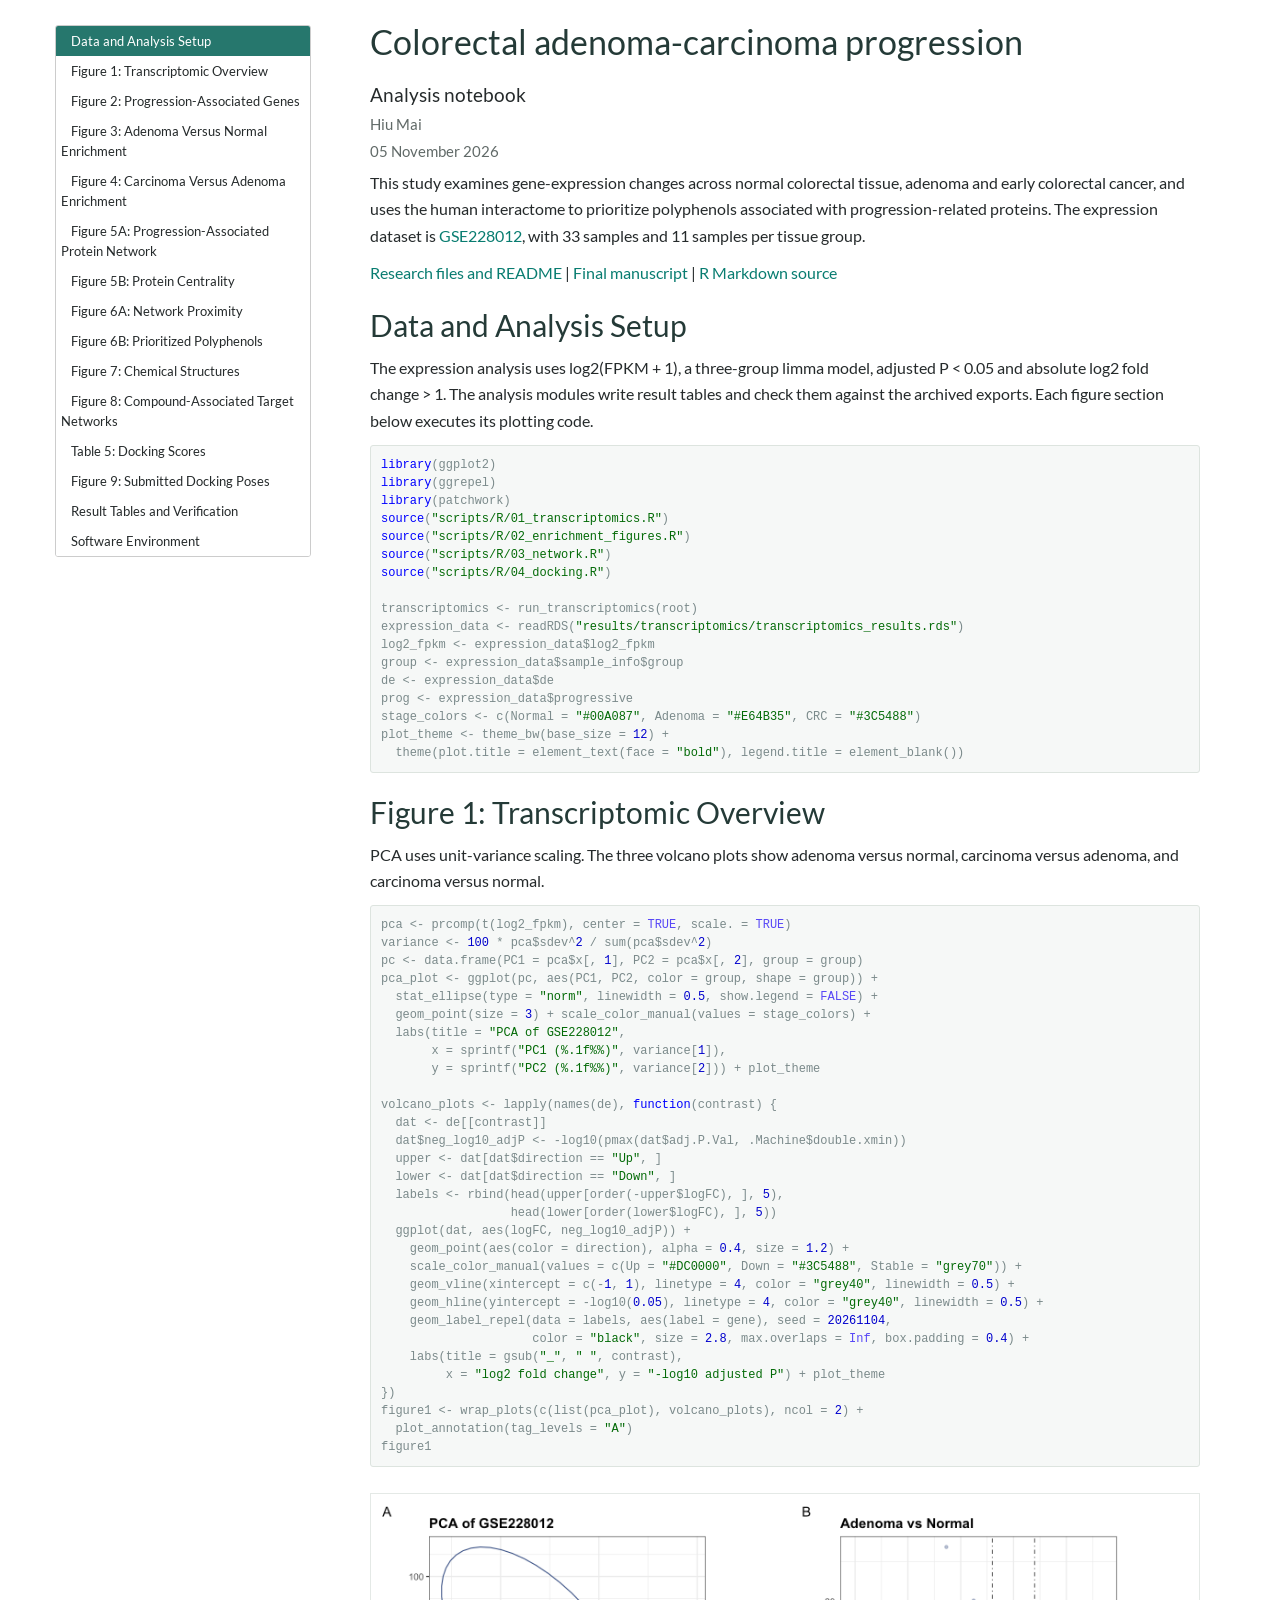
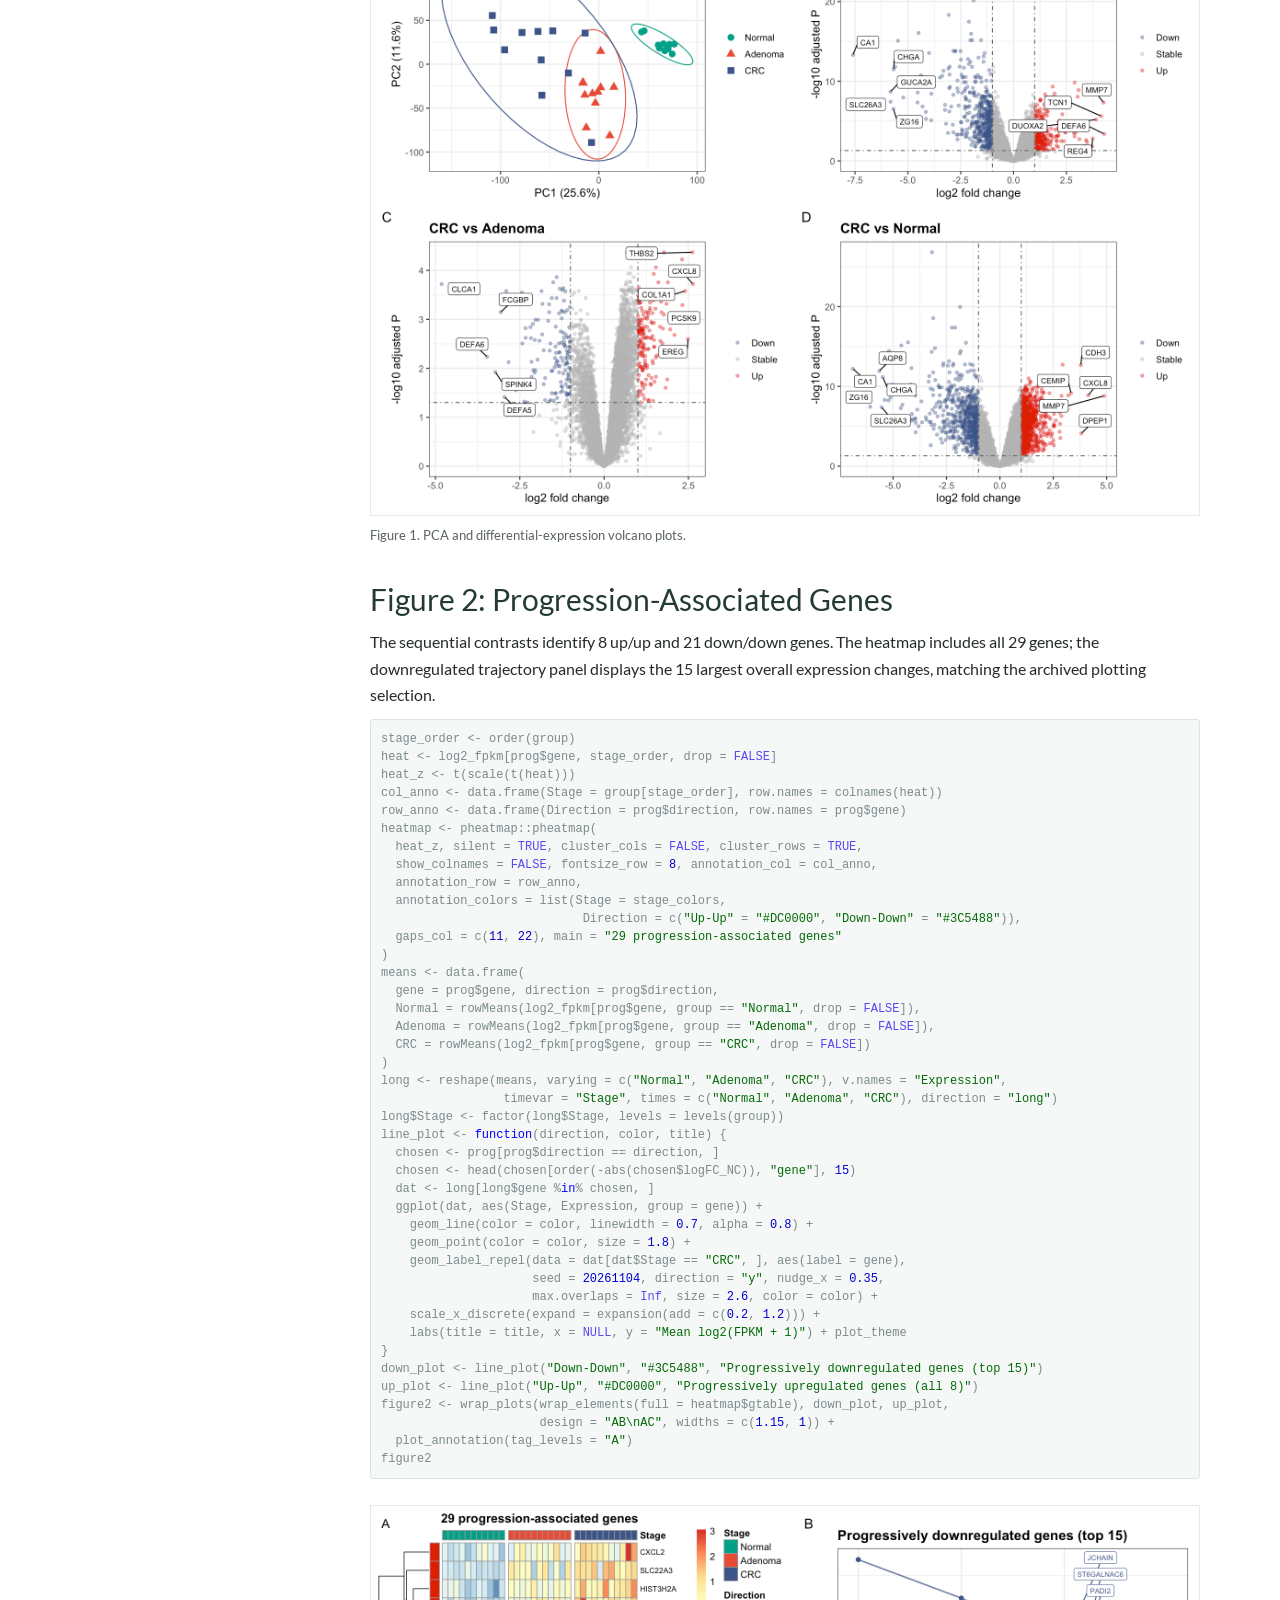
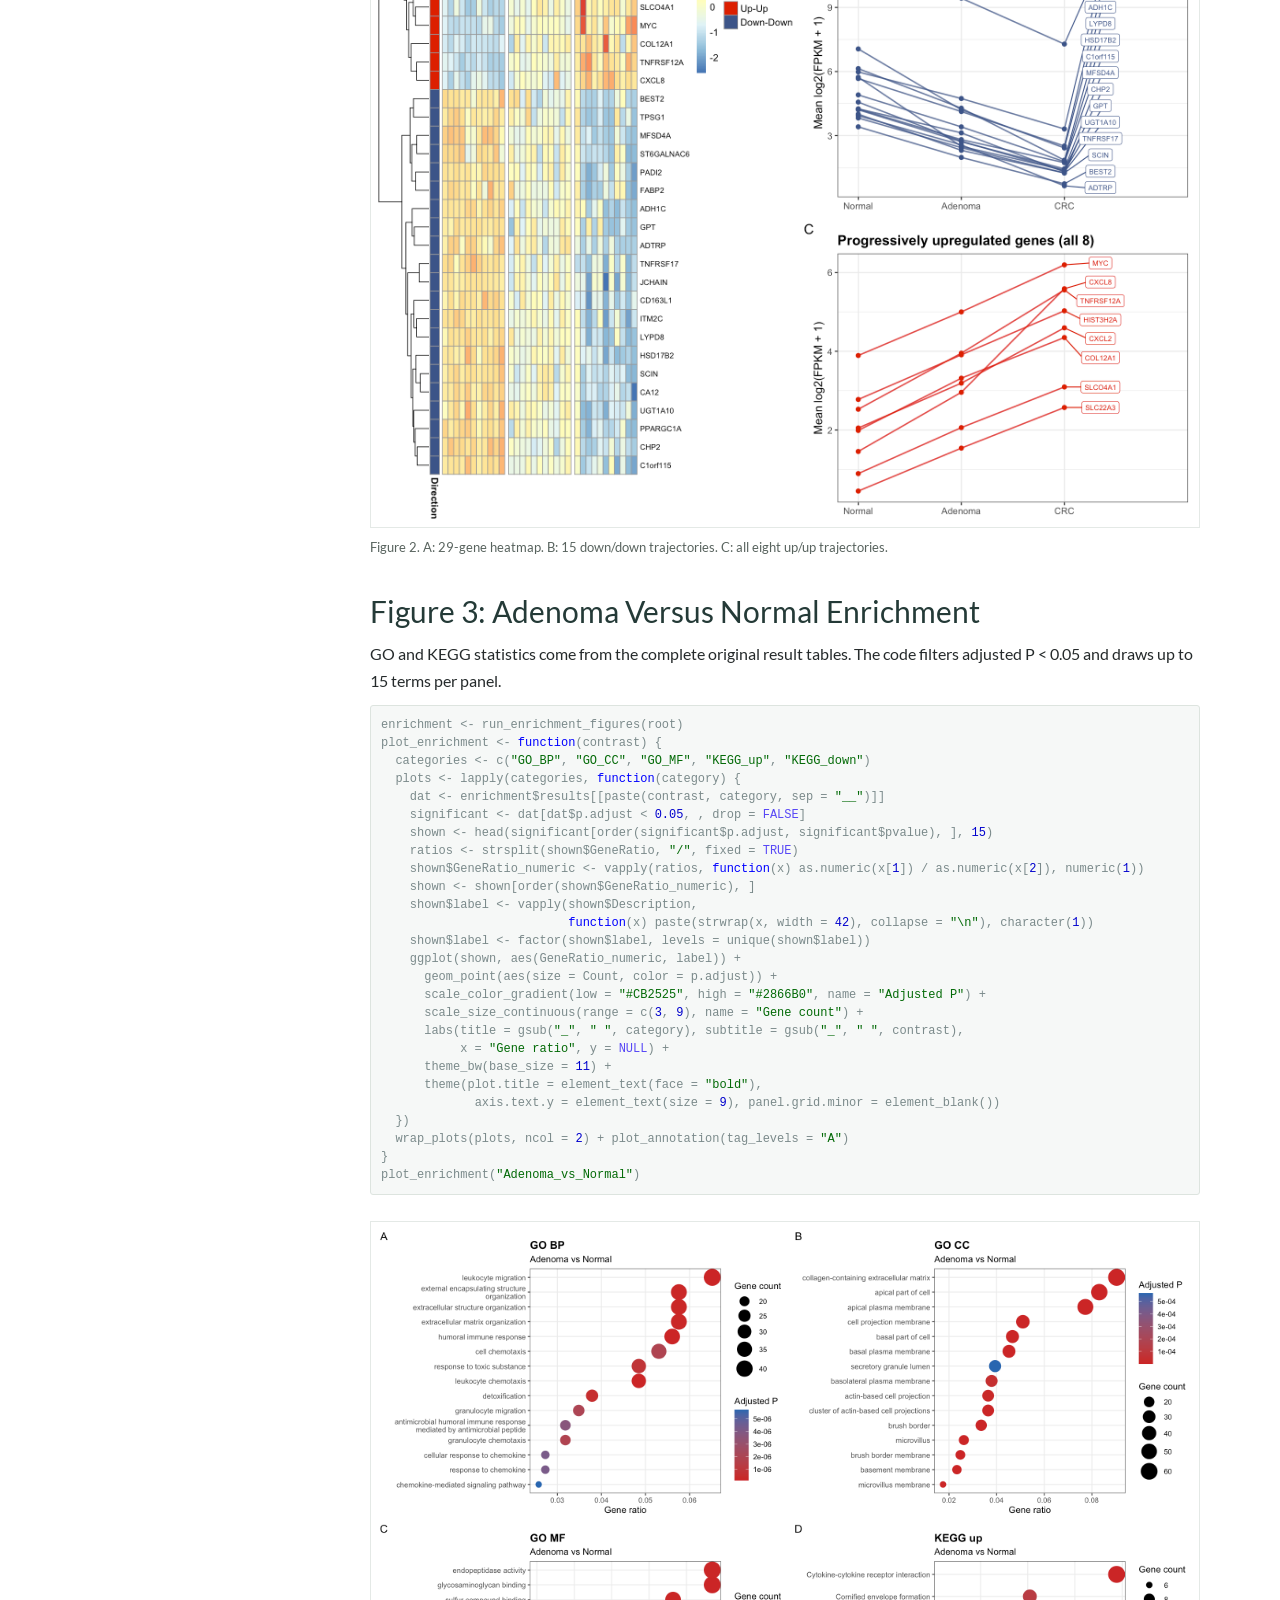
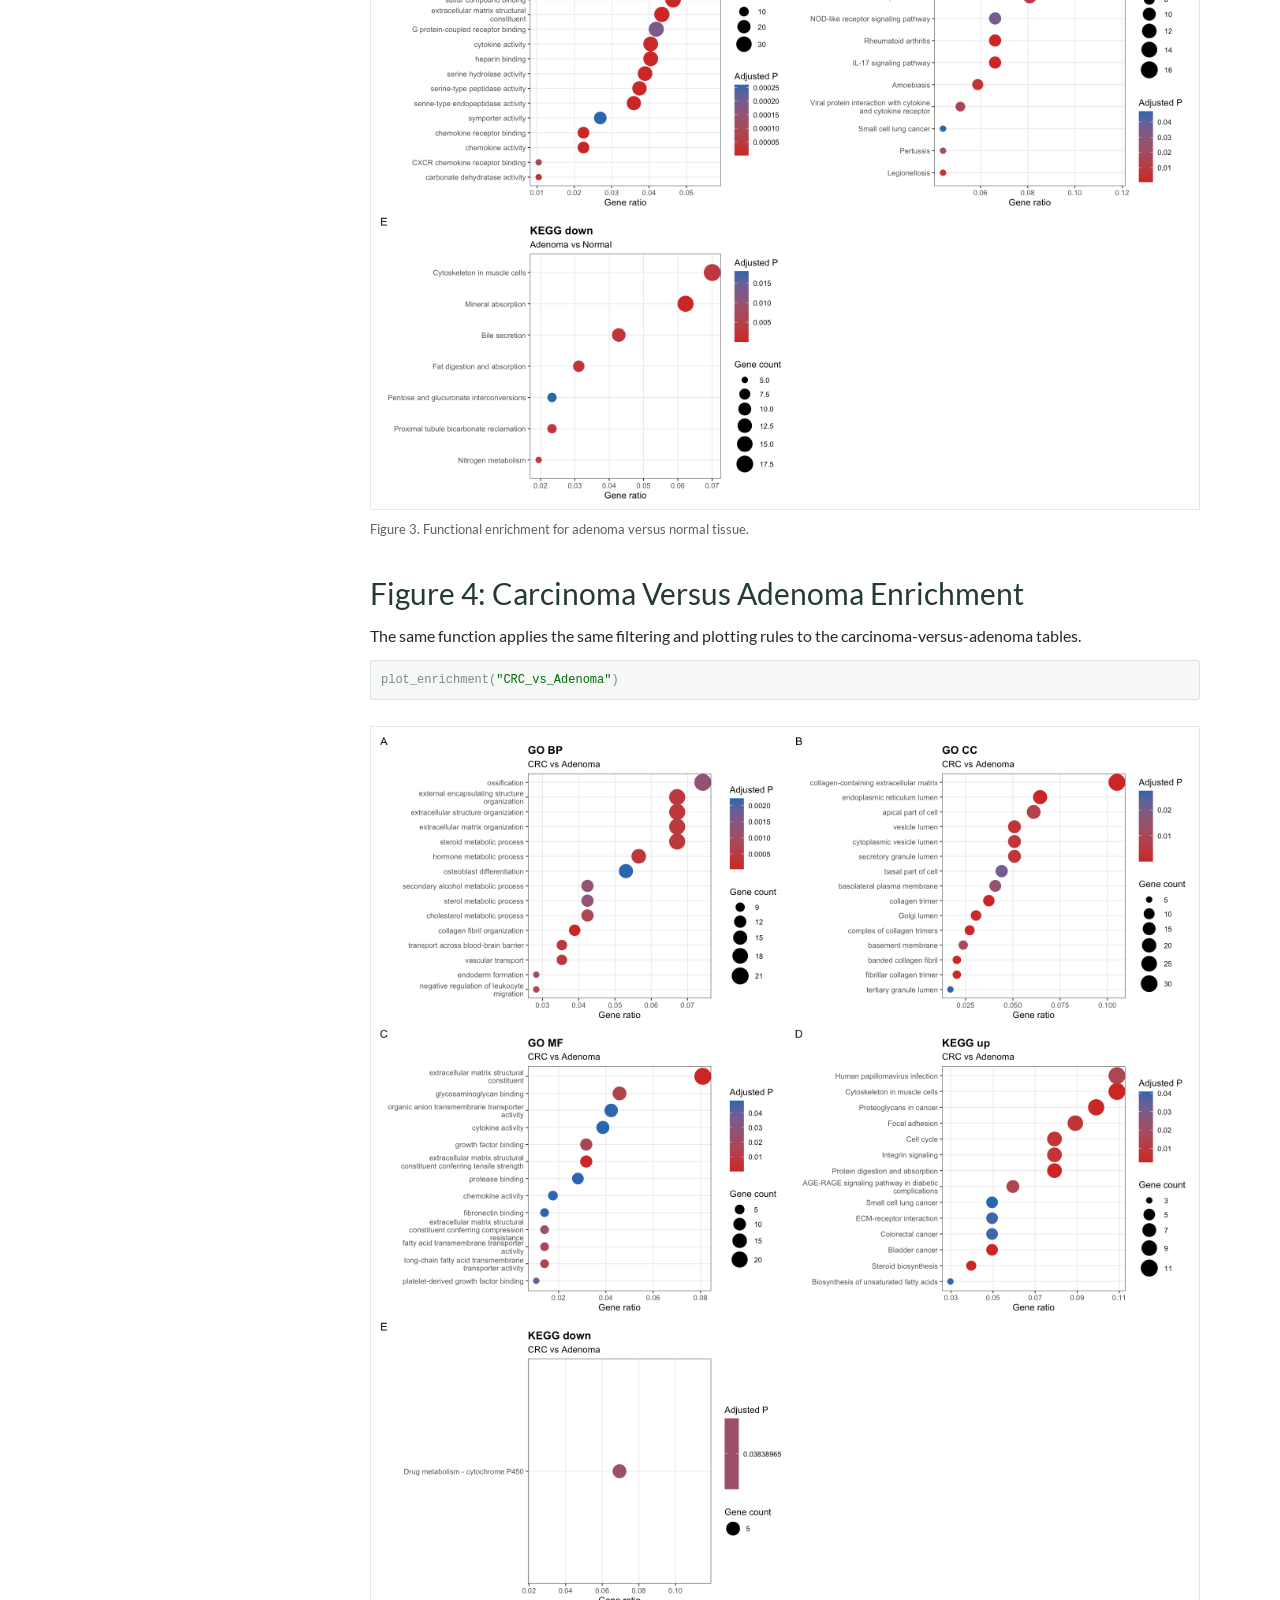
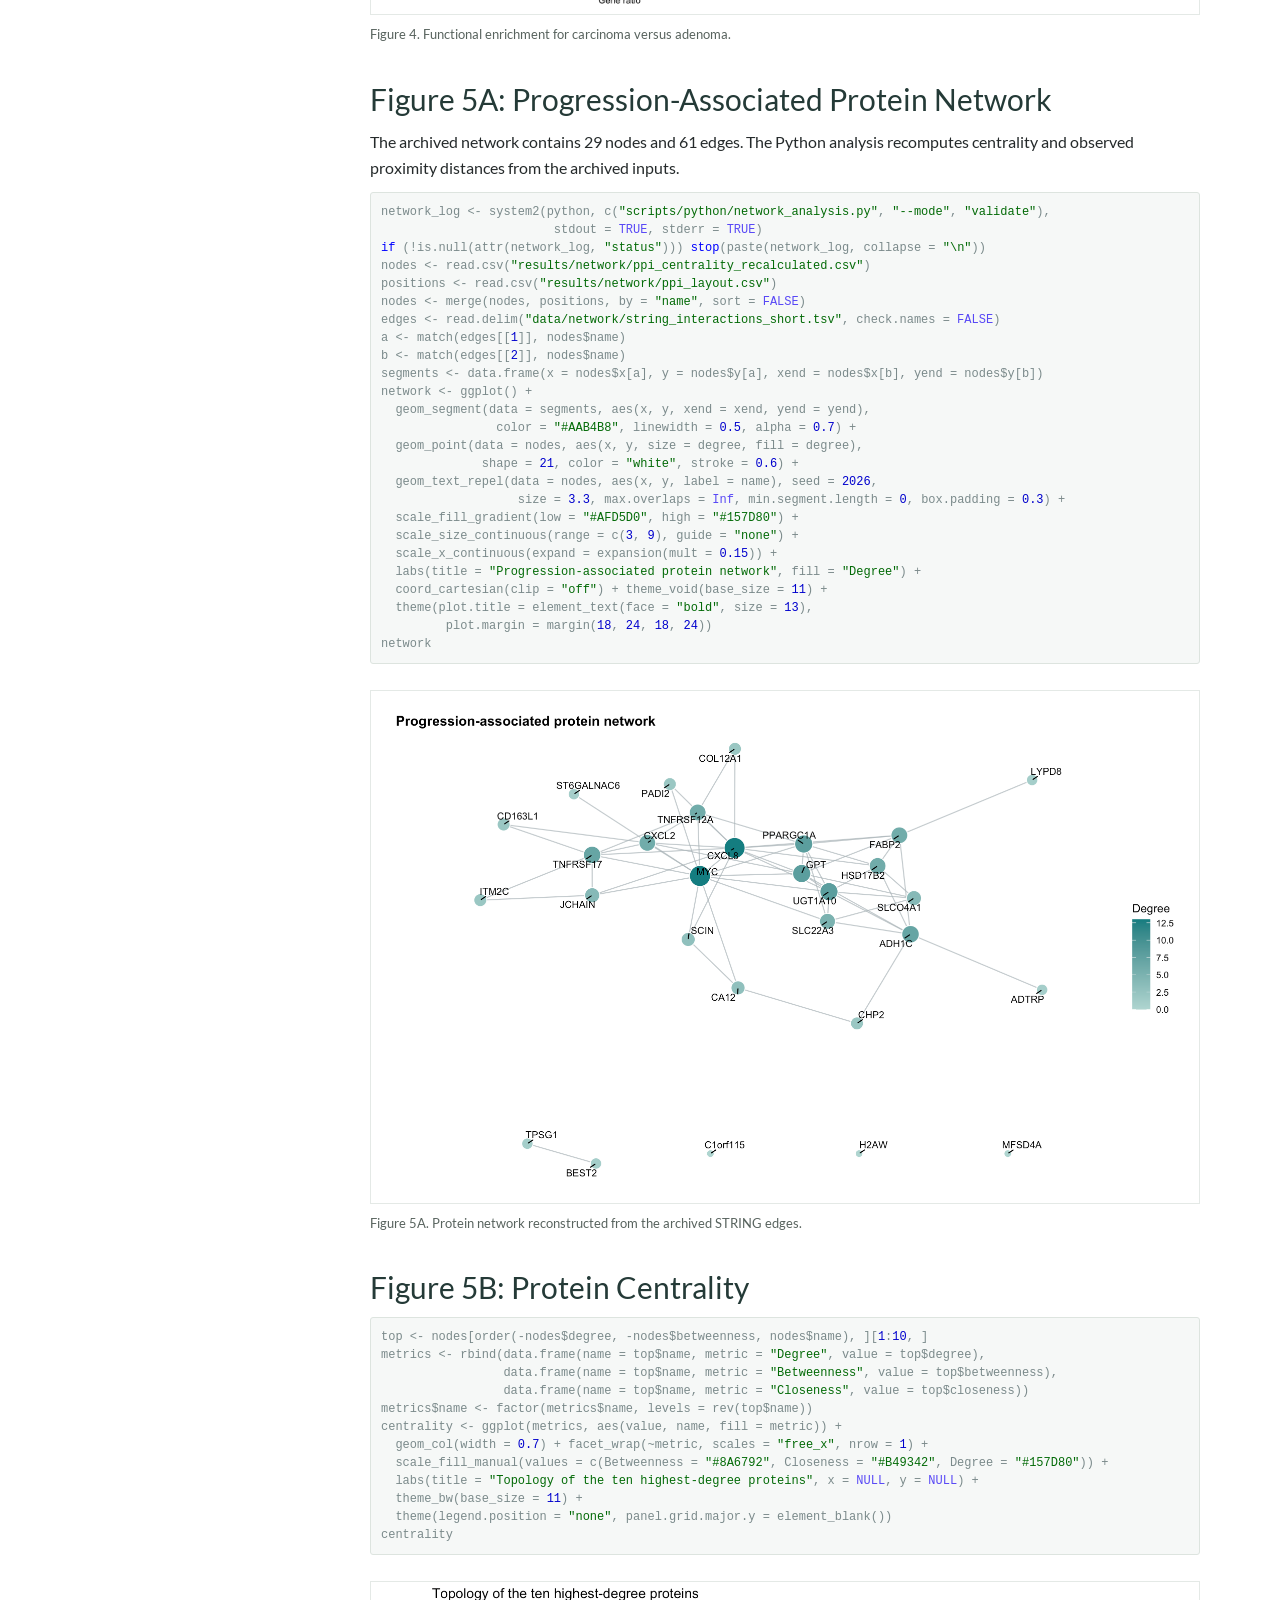
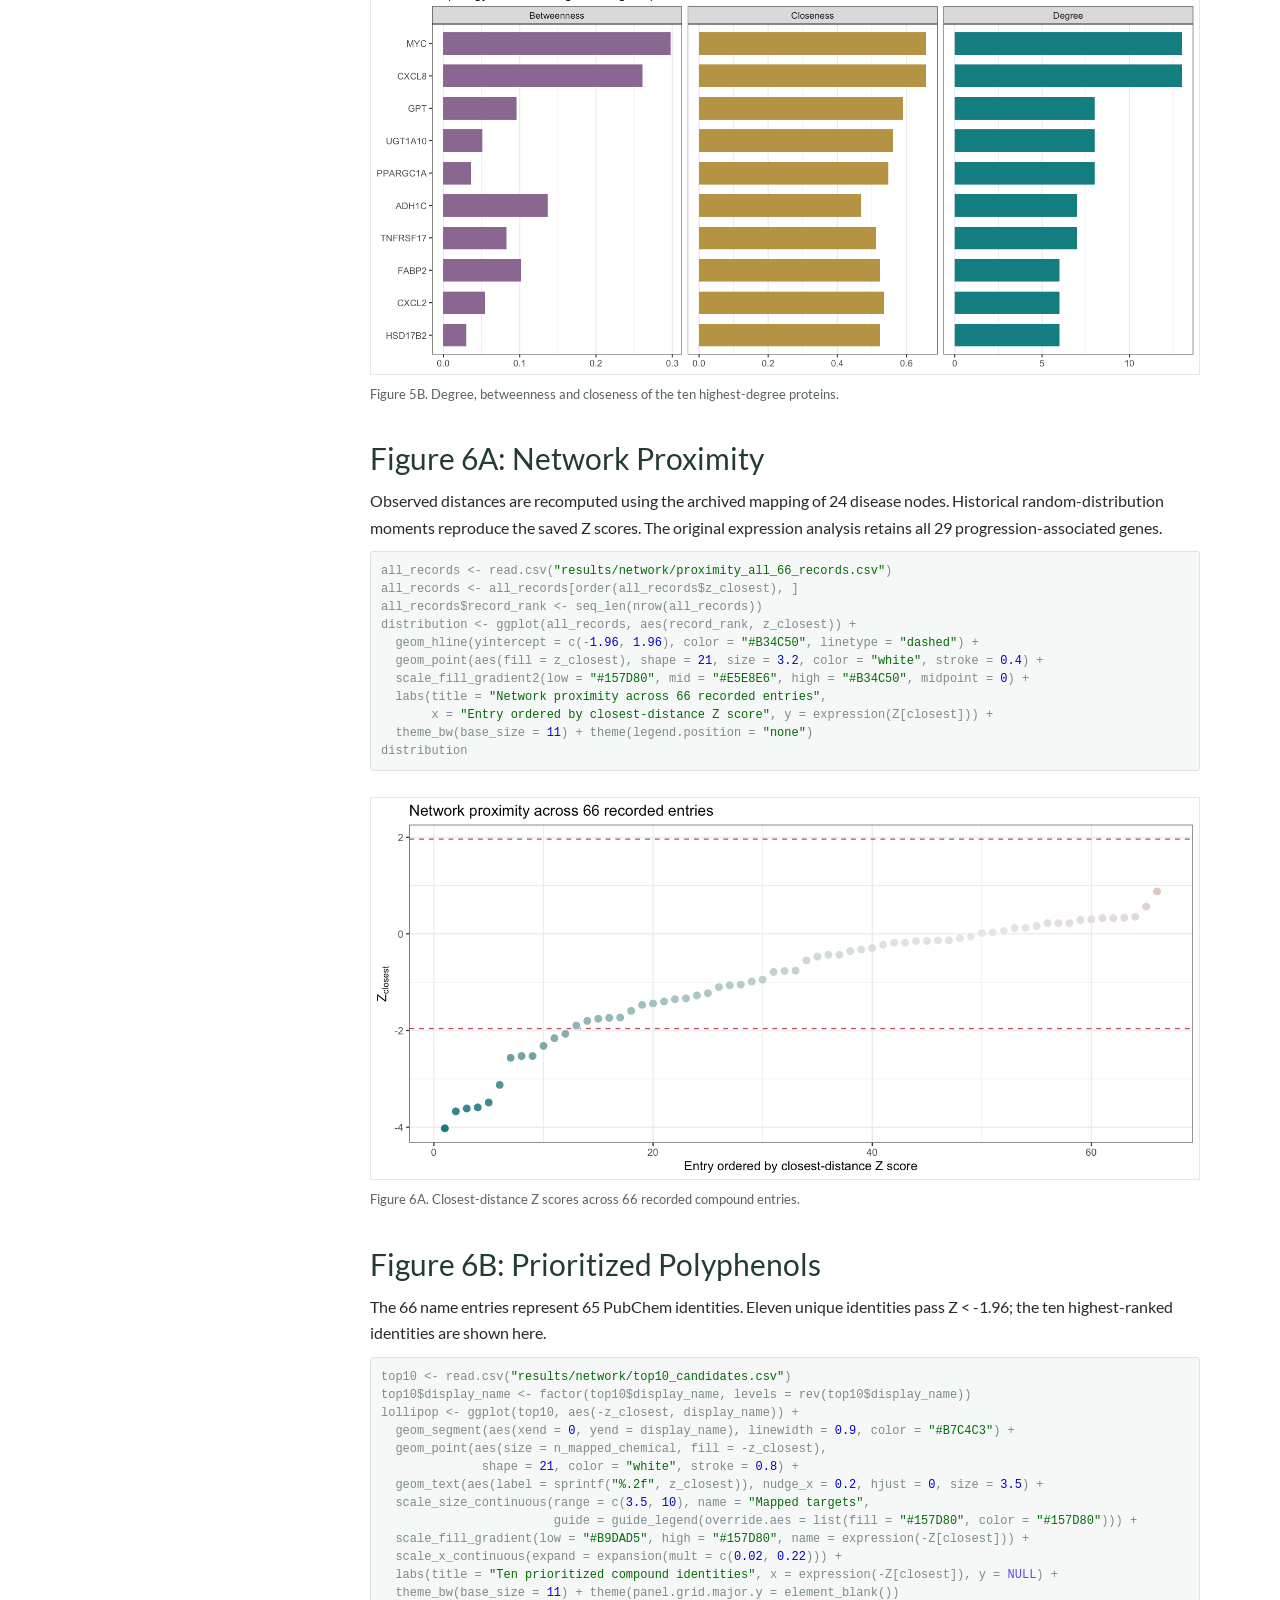
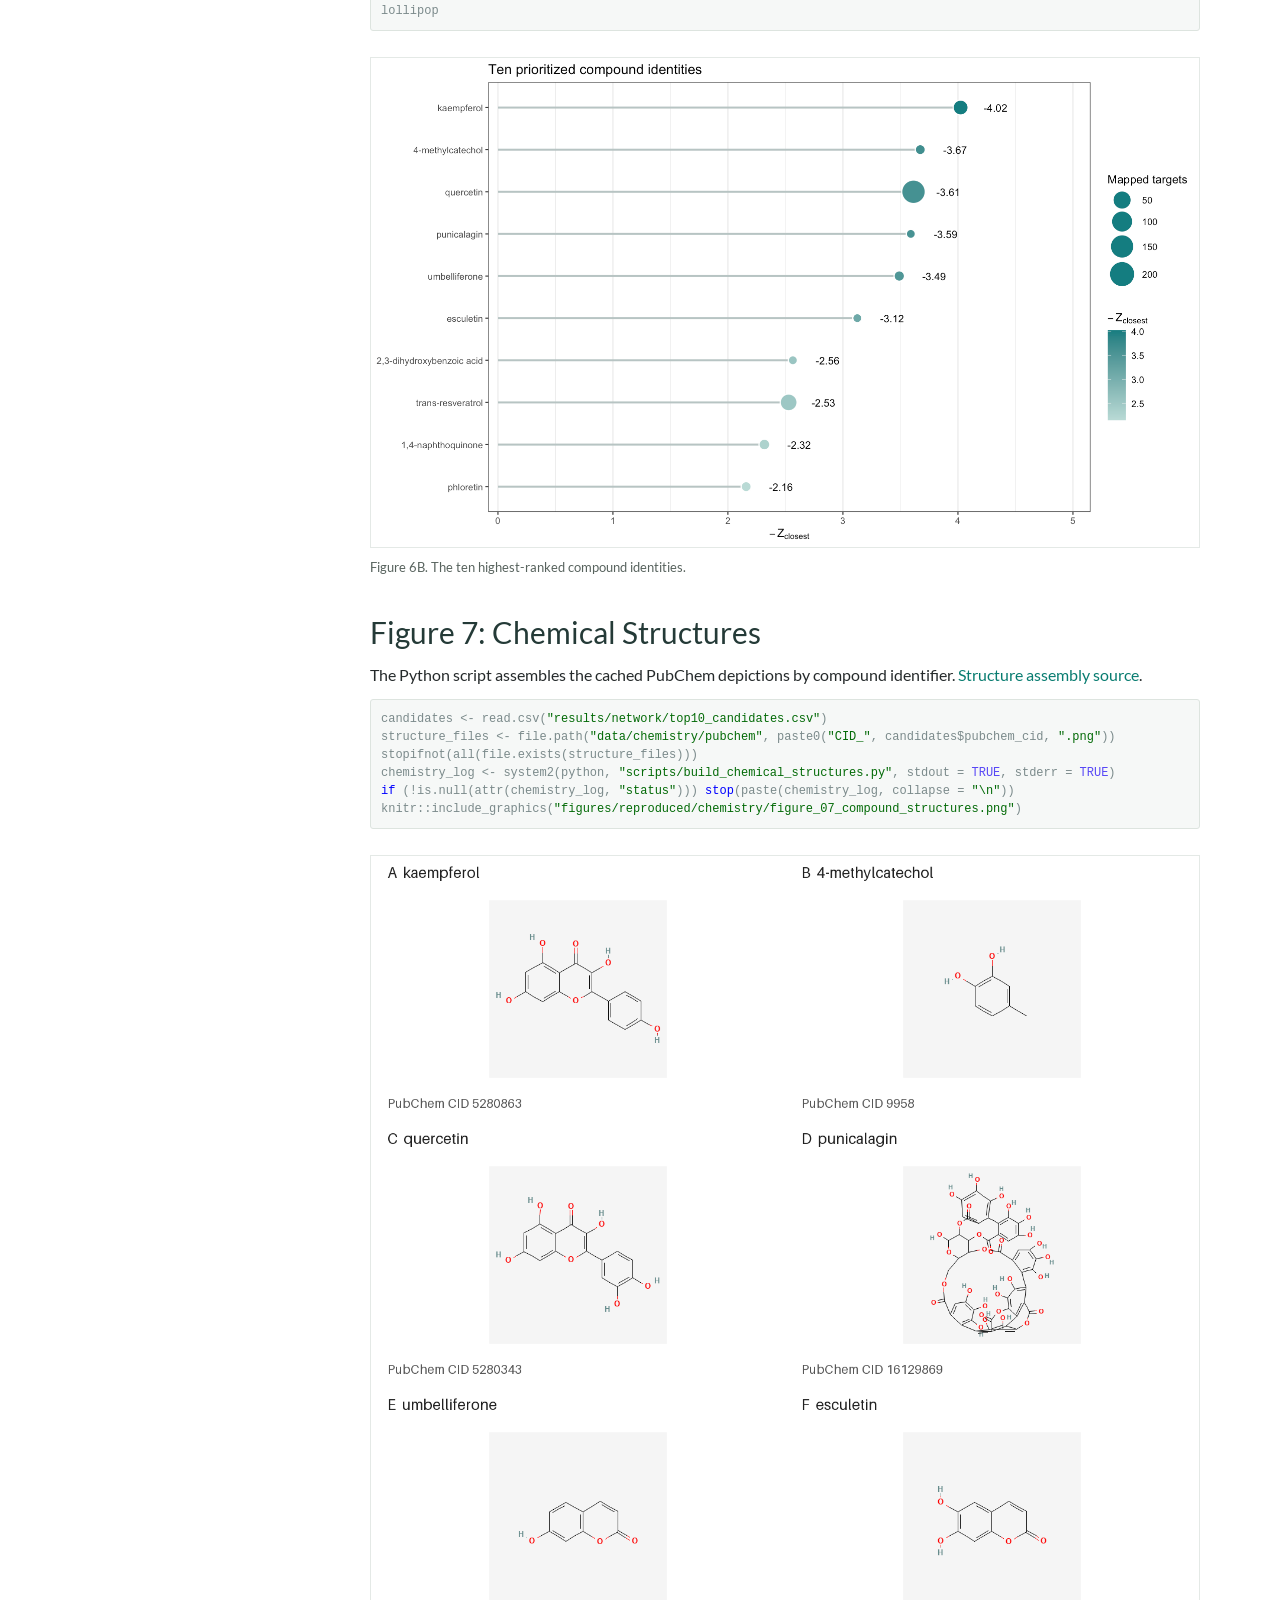
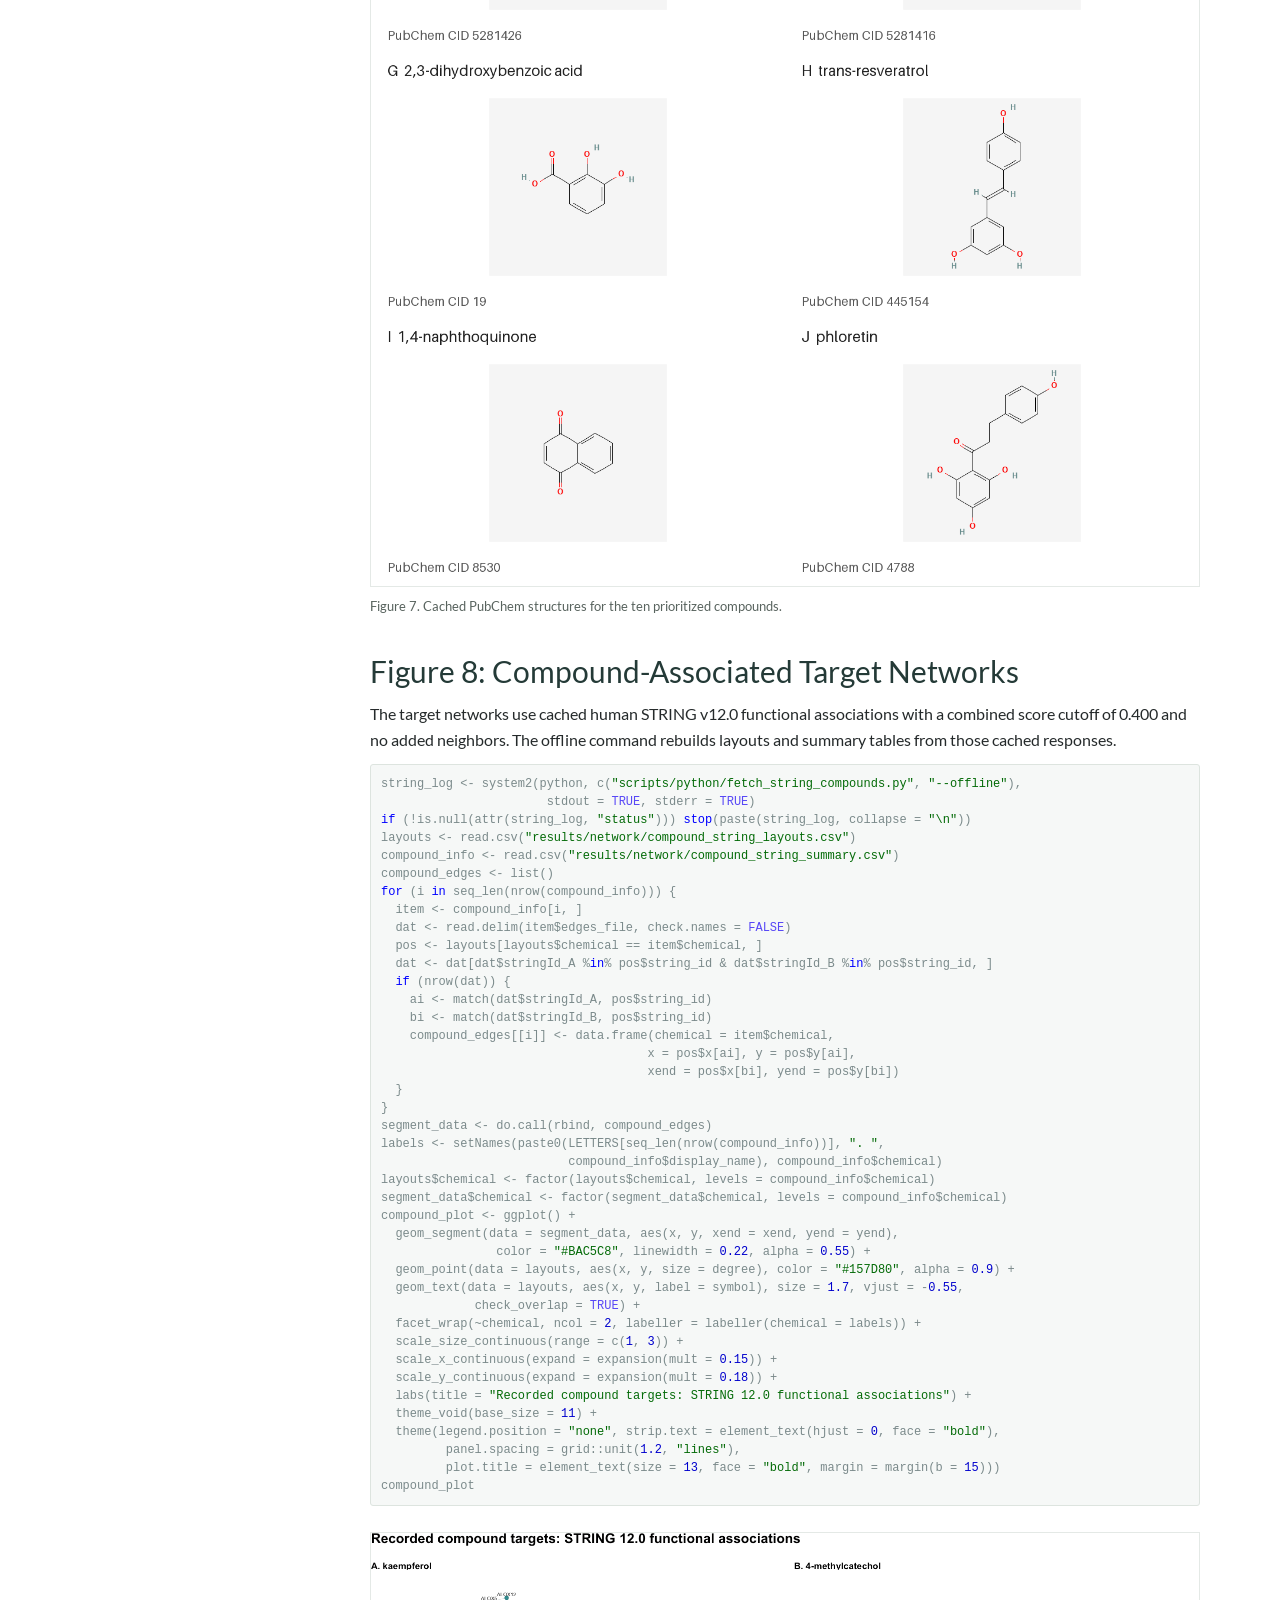
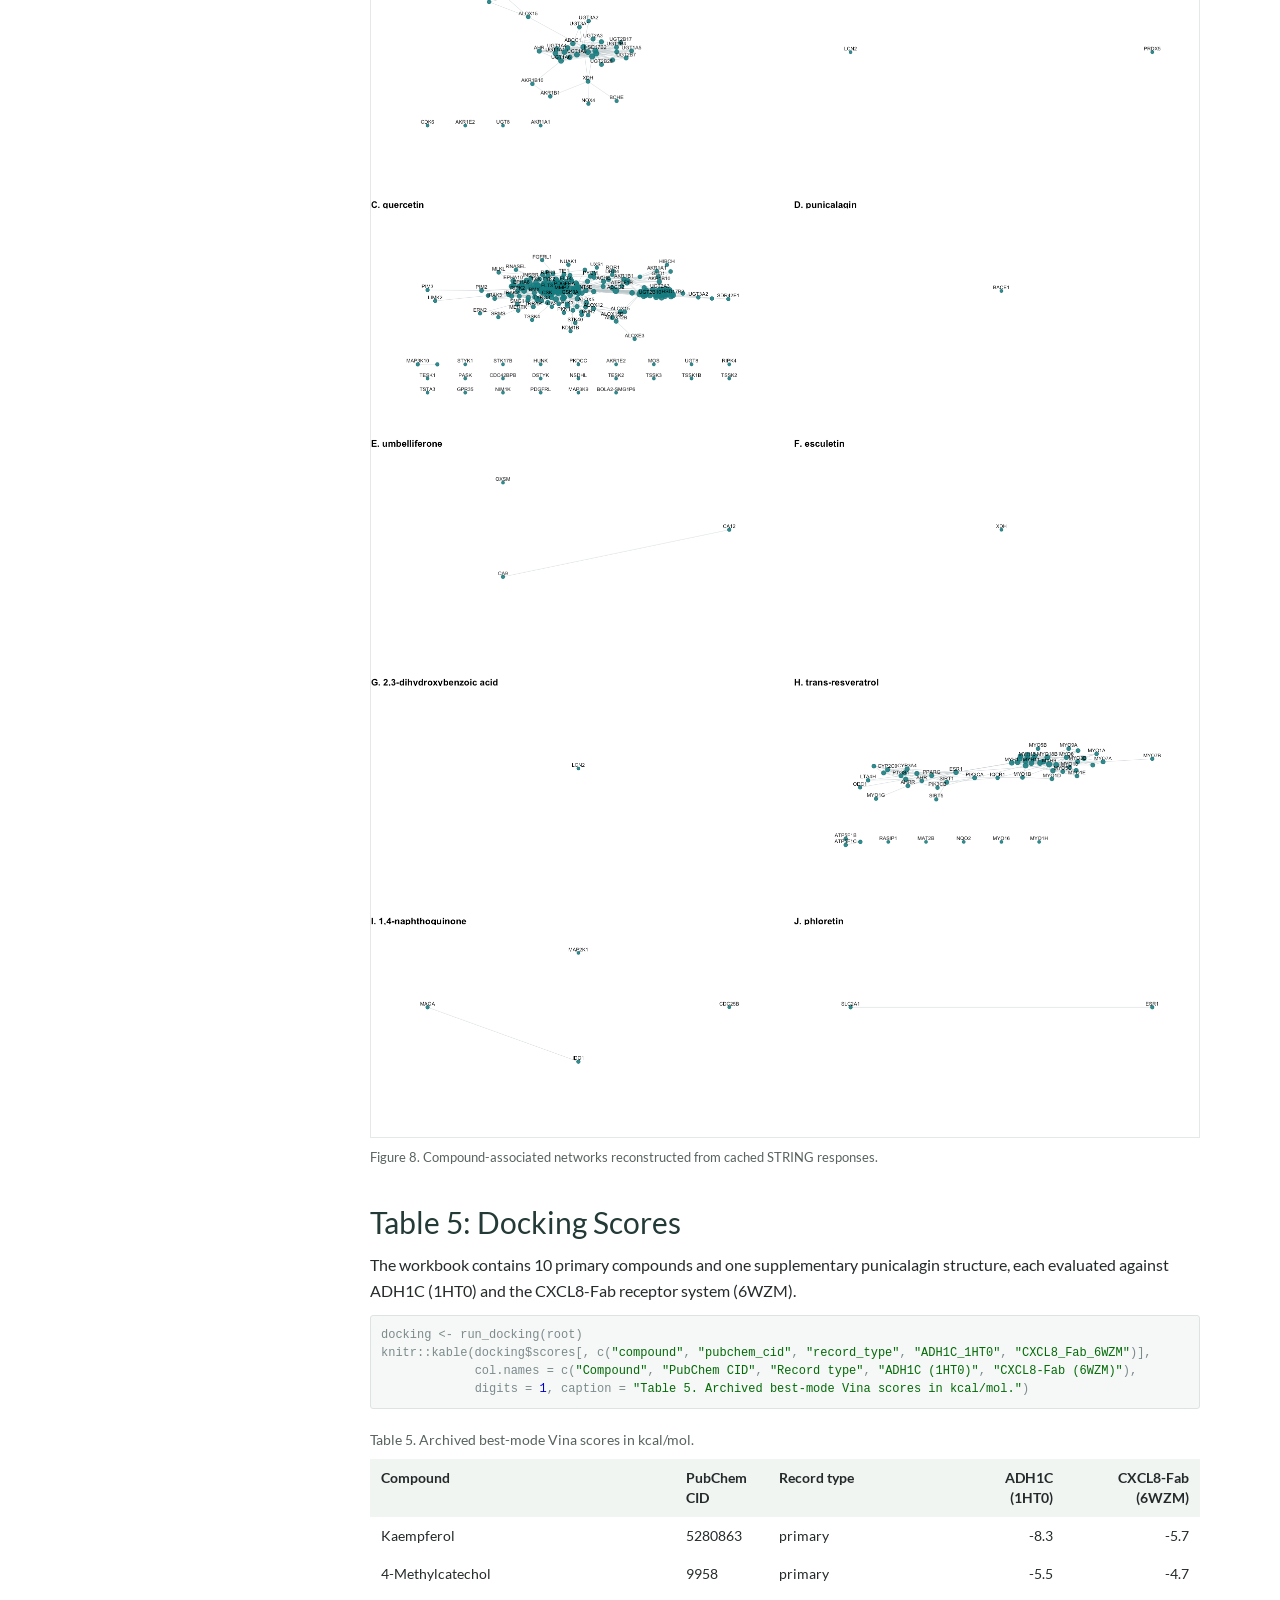
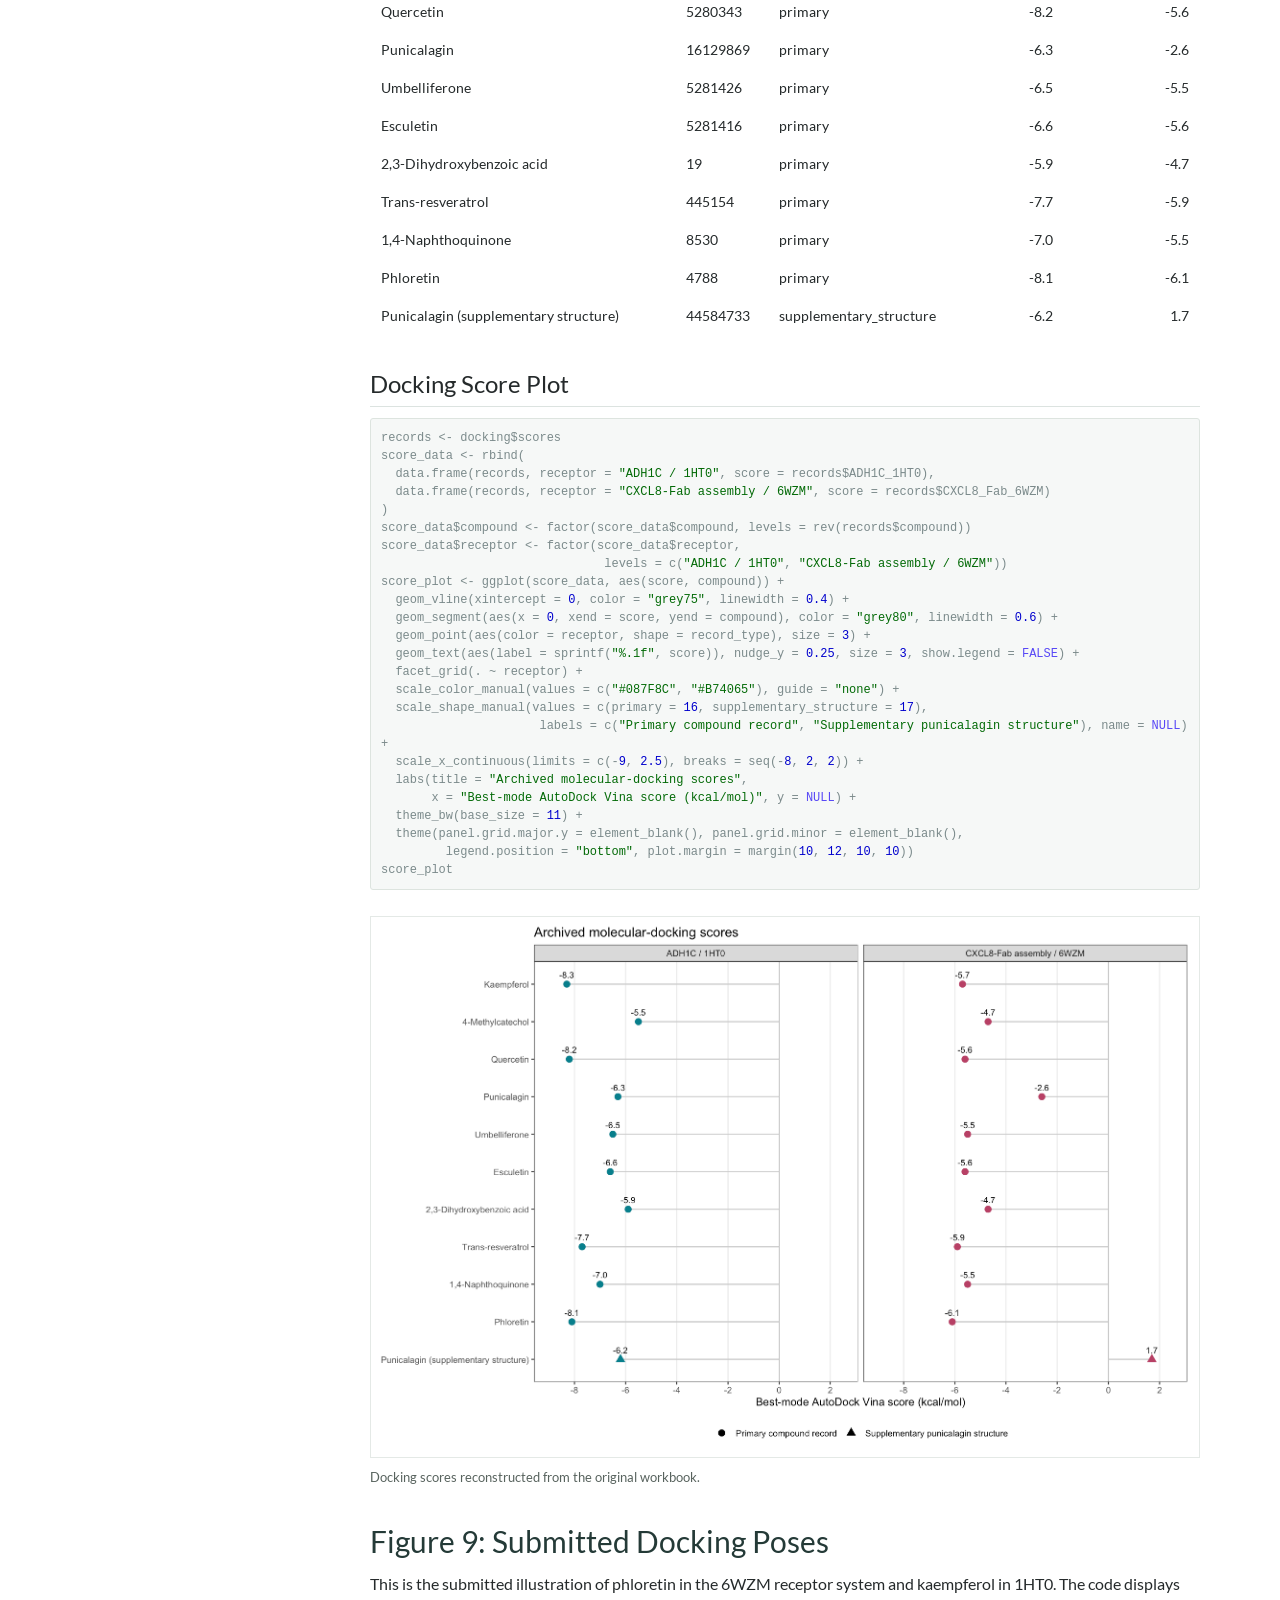
==== docs/rmarkdown.html @ 77200558 "Add executed Jupyter analysis and write README in first person" ====
<!DOCTYPE html>

<html>

<head>

<meta charset="utf-8" />
<meta name="generator" content="pandoc" />
<meta http-equiv="X-UA-Compatible" content="IE=EDGE" />


<meta name="author" content="Hiu Mai" />

<meta name="date" content="2026-11-05" />

<title>Colorectal adenoma-carcinoma progression</title>

<script>// Pandoc 2.9 adds attributes on both header and div. We remove the former (to
// be compatible with the behavior of Pandoc < 2.8).
document.addEventListener('DOMContentLoaded', function(e) {
  var hs = document.querySelectorAll("div.section[class*='level'] > :first-child");
  var i, h, a;
  for (i = 0; i < hs.length; i++) {
    h = hs[i];
    if (!/^h[1-6]$/i.test(h.tagName)) continue;  // it should be a header h1-h6
    a = h.attributes;
    while (a.length > 0) h.removeAttribute(a[0].name);
  }
});
</script>
<script>/*! jQuery v3.6.0 | (c) OpenJS Foundation and other contributors | jquery.org/license */
!function(e,t){"use strict";"object"==typeof module&&"object"==typeof module.exports?module.exports=e.document?t(e,!0):function(e){if(!e.document)throw new Error("jQuery requires a window with a document");return t(e)}:t(e)}("undefined"!=typeof window?window:this,function(C,e){"use strict";var t=[],r=Object.getPrototypeOf,s=t.slice,g=t.flat?function(e){return t.flat.call(e)}:function(e){return t.concat.apply([],e)},u=t.push,i=t.indexOf,n={},o=n.toString,v=n.hasOwnProperty,a=v.toString,l=a.call(Object),y={},m=function(e){return"function"==typeof e&&"number"!=typeof e.nodeType&&"function"!=typeof e.item},x=function(e){return null!=e&&e===e.window},E=C.document,c={type:!0,src:!0,nonce:!0,noModule:!0};function b(e,t,n){var r,i,o=(n=n||E).createElement("script");if(o.text=e,t)for(r in c)(i=t[r]||t.getAttribute&&t.getAttribute(r))&&o.setAttribute(r,i);n.head.appendChild(o).parentNode.removeChild(o)}function w(e){return null==e?e+"":"object"==typeof e||"function"==typeof e?n[o.call(e)]||"object":typeof e}var f="3.6.0",S=function(e,t){return new S.fn.init(e,t)};function p(e){var t=!!e&&"length"in e&&e.length,n=w(e);return!m(e)&&!x(e)&&("array"===n||0===t||"number"==typeof t&&0<t&&t-1 in e)}S.fn=S.prototype={jquery:f,constructor:S,length:0,toArray:function(){return s.call(this)},get:function(e){return null==e?s.call(this):e<0?this[e+this.length]:this[e]},pushStack:function(e){var t=S.merge(this.constructor(),e);return t.prevObject=this,t},each:function(e){return S.each(this,e)},map:function(n){return this.pushStack(S.map(this,function(e,t){return n.call(e,t,e)}))},slice:function(){return this.pushStack(s.apply(this,arguments))},first:function(){return this.eq(0)},last:function(){return this.eq(-1)},even:function(){return this.pushStack(S.grep(this,function(e,t){return(t+1)%2}))},odd:function(){return this.pushStack(S.grep(this,function(e,t){return t%2}))},eq:function(e){var t=this.length,n=+e+(e<0?t:0);return this.pushStack(0<=n&&n<t?[this[n]]:[])},end:function(){return this.prevObject||this.constructor()},push:u,sort:t.sort,splice:t.splice},S.extend=S.fn.extend=function(){var e,t,n,r,i,o,a=arguments[0]||{},s=1,u=arguments.length,l=!1;for("boolean"==typeof a&&(l=a,a=arguments[s]||{},s++),"object"==typeof a||m(a)||(a={}),s===u&&(a=this,s--);s<u;s++)if(null!=(e=arguments[s]))for(t in e)r=e[t],"__proto__"!==t&&a!==r&&(l&&r&&(S.isPlainObject(r)||(i=Array.isArray(r)))?(n=a[t],o=i&&!Array.isArray(n)?[]:i||S.isPlainObject(n)?n:{},i=!1,a[t]=S.extend(l,o,r)):void 0!==r&&(a[t]=r));return a},S.extend({expando:"jQuery"+(f+Math.random()).replace(/\D/g,""),isReady:!0,error:function(e){throw new Error(e)},noop:function(){},isPlainObject:function(e){var t,n;return!(!e||"[object Object]"!==o.call(e))&&(!(t=r(e))||"function"==typeof(n=v.call(t,"constructor")&&t.constructor)&&a.call(n)===l)},isEmptyObject:function(e){var t;for(t in e)return!1;return!0},globalEval:function(e,t,n){b(e,{nonce:t&&t.nonce},n)},each:function(e,t){var n,r=0;if(p(e)){for(n=e.length;r<n;r++)if(!1===t.call(e[r],r,e[r]))break}else for(r in e)if(!1===t.call(e[r],r,e[r]))break;return e},makeArray:function(e,t){var n=t||[];return null!=e&&(p(Object(e))?S.merge(n,"string"==typeof e?[e]:e):u.call(n,e)),n},inArray:function(e,t,n){return null==t?-1:i.call(t,e,n)},merge:function(e,t){for(var n=+t.length,r=0,i=e.length;r<n;r++)e[i++]=t[r];return e.length=i,e},grep:function(e,t,n){for(var r=[],i=0,o=e.length,a=!n;i<o;i++)!t(e[i],i)!==a&&r.push(e[i]);return r},map:function(e,t,n){var r,i,o=0,a=[];if(p(e))for(r=e.length;o<r;o++)null!=(i=t(e[o],o,n))&&a.push(i);else for(o in e)null!=(i=t(e[o],o,n))&&a.push(i);return g(a)},guid:1,support:y}),"function"==typeof Symbol&&(S.fn[Symbol.iterator]=t[Symbol.iterator]),S.each("Boolean Number String Function Array Date RegExp Object Error Symbol".split(" "),function(e,t){n["[object "+t+"]"]=t.toLowerCase()});var d=function(n){var e,d,b,o,i,h,f,g,w,u,l,T,C,a,E,v,s,c,y,S="sizzle"+1*new Date,p=n.document,k=0,r=0,m=ue(),x=ue(),A=ue(),N=ue(),j=function(e,t){return e===t&&(l=!0),0},D={}.hasOwnProperty,t=[],q=t.pop,L=t.push,H=t.push,O=t.slice,P=function(e,t){for(var n=0,r=e.length;n<r;n++)if(e[n]===t)return n;return-1},R="checked|selected|async|autofocus|autoplay|controls|defer|disabled|hidden|ismap|loop|multiple|open|readonly|required|scoped",M="[\\x20\\t\\r\\n\\f]",I="(?:\\\\[\\da-fA-F]{1,6}"+M+"?|\\\\[^\\r\\n\\f]|[\\w-]|[^\0-\\x7f])+",W="\\["+M+"*("+I+")(?:"+M+"*([*^$|!~]?=)"+M+"*(?:'((?:\\\\.|[^\\\\'])*)'|\"((?:\\\\.|[^\\\\\"])*)\"|("+I+"))|)"+M+"*\\]",F=":("+I+")(?:\\((('((?:\\\\.|[^\\\\'])*)'|\"((?:\\\\.|[^\\\\\"])*)\")|((?:\\\\.|[^\\\\()[\\]]|"+W+")*)|.*)\\)|)",B=new RegExp(M+"+","g"),$=new RegExp("^"+M+"+|((?:^|[^\\\\])(?:\\\\.)*)"+M+"+$","g"),_=new RegExp("^"+M+"*,"+M+"*"),z=new RegExp("^"+M+"*([>+~]|"+M+")"+M+"*"),U=new RegExp(M+"|>"),X=new RegExp(F),V=new RegExp("^"+I+"$"),G={ID:new RegExp("^#("+I+")"),CLASS:new RegExp("^\\.("+I+")"),TAG:new RegExp("^("+I+"|[*])"),ATTR:new RegExp("^"+W),PSEUDO:new RegExp("^"+F),CHILD:new RegExp("^:(only|first|last|nth|nth-last)-(child|of-type)(?:\\("+M+"*(even|odd|(([+-]|)(\\d*)n|)"+M+"*(?:([+-]|)"+M+"*(\\d+)|))"+M+"*\\)|)","i"),bool:new RegExp("^(?:"+R+")$","i"),needsContext:new RegExp("^"+M+"*[>+~]|:(even|odd|eq|gt|lt|nth|first|last)(?:\\("+M+"*((?:-\\d)?\\d*)"+M+"*\\)|)(?=[^-]|$)","i")},Y=/HTML$/i,Q=/^(?:input|select|textarea|button)$/i,J=/^h\d$/i,K=/^[^{]+\{\s*\[native \w/,Z=/^(?:#([\w-]+)|(\w+)|\.([\w-]+))$/,ee=/[+~]/,te=new RegExp("\\\\[\\da-fA-F]{1,6}"+M+"?|\\\\([^\\r\\n\\f])","g"),ne=function(e,t){var n="0x"+e.slice(1)-65536;return t||(n<0?String.fromCharCode(n+65536):String.fromCharCode(n>>10|55296,1023&n|56320))},re=/([\0-\x1f\x7f]|^-?\d)|^-$|[^\0-\x1f\x7f-\uFFFF\w-]/g,ie=function(e,t){return t?"\0"===e?"\ufffd":e.slice(0,-1)+"\\"+e.charCodeAt(e.length-1).toString(16)+" ":"\\"+e},oe=function(){T()},ae=be(function(e){return!0===e.disabled&&"fieldset"===e.nodeName.toLowerCase()},{dir:"parentNode",next:"legend"});try{H.apply(t=O.call(p.childNodes),p.childNodes),t[p.childNodes.length].nodeType}catch(e){H={apply:t.length?function(e,t){L.apply(e,O.call(t))}:function(e,t){var n=e.length,r=0;while(e[n++]=t[r++]);e.length=n-1}}}function se(t,e,n,r){var i,o,a,s,u,l,c,f=e&&e.ownerDocument,p=e?e.nodeType:9;if(n=n||[],"string"!=typeof t||!t||1!==p&&9!==p&&11!==p)return n;if(!r&&(T(e),e=e||C,E)){if(11!==p&&(u=Z.exec(t)))if(i=u[1]){if(9===p){if(!(a=e.getElementById(i)))return n;if(a.id===i)return n.push(a),n}else if(f&&(a=f.getElementById(i))&&y(e,a)&&a.id===i)return n.push(a),n}else{if(u[2])return H.apply(n,e.getElementsByTagName(t)),n;if((i=u[3])&&d.getElementsByClassName&&e.getElementsByClassName)return H.apply(n,e.getElementsByClassName(i)),n}if(d.qsa&&!N[t+" "]&&(!v||!v.test(t))&&(1!==p||"object"!==e.nodeName.toLowerCase())){if(c=t,f=e,1===p&&(U.test(t)||z.test(t))){(f=ee.test(t)&&ye(e.parentNode)||e)===e&&d.scope||((s=e.getAttribute("id"))?s=s.replace(re,ie):e.setAttribute("id",s=S)),o=(l=h(t)).length;while(o--)l[o]=(s?"#"+s:":scope")+" "+xe(l[o]);c=l.join(",")}try{return H.apply(n,f.querySelectorAll(c)),n}catch(e){N(t,!0)}finally{s===S&&e.removeAttribute("id")}}}return g(t.replace($,"$1"),e,n,r)}function ue(){var r=[];return function e(t,n){return r.push(t+" ")>b.cacheLength&&delete e[r.shift()],e[t+" "]=n}}function le(e){return e[S]=!0,e}function ce(e){var t=C.createElement("fieldset");try{return!!e(t)}catch(e){return!1}finally{t.parentNode&&t.parentNode.removeChild(t),t=null}}function fe(e,t){var n=e.split("|"),r=n.length;while(r--)b.attrHandle[n[r]]=t}function pe(e,t){var n=t&&e,r=n&&1===e.nodeType&&1===t.nodeType&&e.sourceIndex-t.sourceIndex;if(r)return r;if(n)while(n=n.nextSibling)if(n===t)return-1;return e?1:-1}function de(t){return function(e){return"input"===e.nodeName.toLowerCase()&&e.type===t}}function he(n){return function(e){var t=e.nodeName.toLowerCase();return("input"===t||"button"===t)&&e.type===n}}function ge(t){return function(e){return"form"in e?e.parentNode&&!1===e.disabled?"label"in e?"label"in e.parentNode?e.parentNode.disabled===t:e.disabled===t:e.isDisabled===t||e.isDisabled!==!t&&ae(e)===t:e.disabled===t:"label"in e&&e.disabled===t}}function ve(a){return le(function(o){return o=+o,le(function(e,t){var n,r=a([],e.length,o),i=r.length;while(i--)e[n=r[i]]&&(e[n]=!(t[n]=e[n]))})})}function ye(e){return e&&"undefined"!=typeof e.getElementsByTagName&&e}for(e in d=se.support={},i=se.isXML=function(e){var t=e&&e.namespaceURI,n=e&&(e.ownerDocument||e).documentElement;return!Y.test(t||n&&n.nodeName||"HTML")},T=se.setDocument=function(e){var t,n,r=e?e.ownerDocument||e:p;return r!=C&&9===r.nodeType&&r.documentElement&&(a=(C=r).documentElement,E=!i(C),p!=C&&(n=C.defaultView)&&n.top!==n&&(n.addEventListener?n.addEventListener("unload",oe,!1):n.attachEvent&&n.attachEvent("onunload",oe)),d.scope=ce(function(e){return a.appendChild(e).appendChild(C.createElement("div")),"undefined"!=typeof e.querySelectorAll&&!e.querySelectorAll(":scope fieldset div").length}),d.attributes=ce(function(e){return e.className="i",!e.getAttribute("className")}),d.getElementsByTagName=ce(function(e){return e.appendChild(C.createComment("")),!e.getElementsByTagName("*").length}),d.getElementsByClassName=K.test(C.getElementsByClassName),d.getById=ce(function(e){return a.appendChild(e).id=S,!C.getElementsByName||!C.getElementsByName(S).length}),d.getById?(b.filter.ID=function(e){var t=e.replace(te,ne);return function(e){return e.getAttribute("id")===t}},b.find.ID=function(e,t){if("undefined"!=typeof t.getElementById&&E){var n=t.getElementById(e);return n?[n]:[]}}):(b.filter.ID=function(e){var n=e.replace(te,ne);return function(e){var t="undefined"!=typeof e.getAttributeNode&&e.getAttributeNode("id");return t&&t.value===n}},b.find.ID=function(e,t){if("undefined"!=typeof t.getElementById&&E){var n,r,i,o=t.getElementById(e);if(o){if((n=o.getAttributeNode("id"))&&n.value===e)return[o];i=t.getElementsByName(e),r=0;while(o=i[r++])if((n=o.getAttributeNode("id"))&&n.value===e)return[o]}return[]}}),b.find.TAG=d.getElementsByTagName?function(e,t){return"undefined"!=typeof t.getElementsByTagName?t.getElementsByTagName(e):d.qsa?t.querySelectorAll(e):void 0}:function(e,t){var n,r=[],i=0,o=t.getElementsByTagName(e);if("*"===e){while(n=o[i++])1===n.nodeType&&r.push(n);return r}return o},b.find.CLASS=d.getElementsByClassName&&function(e,t){if("undefined"!=typeof t.getElementsByClassName&&E)return t.getElementsByClassName(e)},s=[],v=[],(d.qsa=K.test(C.querySelectorAll))&&(ce(function(e){var t;a.appendChild(e).innerHTML="<a id='"+S+"'></a><select id='"+S+"-\r\\' msallowcapture=''><option selected=''></option></select>",e.querySelectorAll("[msallowcapture^='']").length&&v.push("[*^$]="+M+"*(?:''|\"\")"),e.querySelectorAll("[selected]").length||v.push("\\["+M+"*(?:value|"+R+")"),e.querySelectorAll("[id~="+S+"-]").length||v.push("~="),(t=C.createElement("input")).setAttribute("name",""),e.appendChild(t),e.querySelectorAll("[name='']").length||v.push("\\["+M+"*name"+M+"*="+M+"*(?:''|\"\")"),e.querySelectorAll(":checked").length||v.push(":checked"),e.querySelectorAll("a#"+S+"+*").length||v.push(".#.+[+~]"),e.querySelectorAll("\\\f"),v.push("[\\r\\n\\f]")}),ce(function(e){e.innerHTML="<a href='' disabled='disabled'></a><select disabled='disabled'><option/></select>";var t=C.createElement("input");t.setAttribute("type","hidden"),e.appendChild(t).setAttribute("name","D"),e.querySelectorAll("[name=d]").length&&v.push("name"+M+"*[*^$|!~]?="),2!==e.querySelectorAll(":enabled").length&&v.push(":enabled",":disabled"),a.appendChild(e).disabled=!0,2!==e.querySelectorAll(":disabled").length&&v.push(":enabled",":disabled"),e.querySelectorAll("*,:x"),v.push(",.*:")})),(d.matchesSelector=K.test(c=a.matches||a.webkitMatchesSelector||a.mozMatchesSelector||a.oMatchesSelector||a.msMatchesSelector))&&ce(function(e){d.disconnectedMatch=c.call(e,"*"),c.call(e,"[s!='']:x"),s.push("!=",F)}),v=v.length&&new RegExp(v.join("|")),s=s.length&&new RegExp(s.join("|")),t=K.test(a.compareDocumentPosition),y=t||K.test(a.contains)?function(e,t){var n=9===e.nodeType?e.documentElement:e,r=t&&t.parentNode;return e===r||!(!r||1!==r.nodeType||!(n.contains?n.contains(r):e.compareDocumentPosition&&16&e.compareDocumentPosition(r)))}:function(e,t){if(t)while(t=t.parentNode)if(t===e)return!0;return!1},j=t?function(e,t){if(e===t)return l=!0,0;var n=!e.compareDocumentPosition-!t.compareDocumentPosition;return n||(1&(n=(e.ownerDocument||e)==(t.ownerDocument||t)?e.compareDocumentPosition(t):1)||!d.sortDetached&&t.compareDocumentPosition(e)===n?e==C||e.ownerDocument==p&&y(p,e)?-1:t==C||t.ownerDocument==p&&y(p,t)?1:u?P(u,e)-P(u,t):0:4&n?-1:1)}:function(e,t){if(e===t)return l=!0,0;var n,r=0,i=e.parentNode,o=t.parentNode,a=[e],s=[t];if(!i||!o)return e==C?-1:t==C?1:i?-1:o?1:u?P(u,e)-P(u,t):0;if(i===o)return pe(e,t);n=e;while(n=n.parentNode)a.unshift(n);n=t;while(n=n.parentNode)s.unshift(n);while(a[r]===s[r])r++;return r?pe(a[r],s[r]):a[r]==p?-1:s[r]==p?1:0}),C},se.matches=function(e,t){return se(e,null,null,t)},se.matchesSelector=function(e,t){if(T(e),d.matchesSelector&&E&&!N[t+" "]&&(!s||!s.test(t))&&(!v||!v.test(t)))try{var n=c.call(e,t);if(n||d.disconnectedMatch||e.document&&11!==e.document.nodeType)return n}catch(e){N(t,!0)}return 0<se(t,C,null,[e]).length},se.contains=function(e,t){return(e.ownerDocument||e)!=C&&T(e),y(e,t)},se.attr=function(e,t){(e.ownerDocument||e)!=C&&T(e);var n=b.attrHandle[t.toLowerCase()],r=n&&D.call(b.attrHandle,t.toLowerCase())?n(e,t,!E):void 0;return void 0!==r?r:d.attributes||!E?e.getAttribute(t):(r=e.getAttributeNode(t))&&r.specified?r.value:null},se.escape=function(e){return(e+"").replace(re,ie)},se.error=function(e){throw new Error("Syntax error, unrecognized expression: "+e)},se.uniqueSort=function(e){var t,n=[],r=0,i=0;if(l=!d.detectDuplicates,u=!d.sortStable&&e.slice(0),e.sort(j),l){while(t=e[i++])t===e[i]&&(r=n.push(i));while(r--)e.splice(n[r],1)}return u=null,e},o=se.getText=function(e){var t,n="",r=0,i=e.nodeType;if(i){if(1===i||9===i||11===i){if("string"==typeof e.textContent)return e.textContent;for(e=e.firstChild;e;e=e.nextSibling)n+=o(e)}else if(3===i||4===i)return e.nodeValue}else while(t=e[r++])n+=o(t);return n},(b=se.selectors={cacheLength:50,createPseudo:le,match:G,attrHandle:{},find:{},relative:{">":{dir:"parentNode",first:!0}," ":{dir:"parentNode"},"+":{dir:"previousSibling",first:!0},"~":{dir:"previousSibling"}},preFilter:{ATTR:function(e){return e[1]=e[1].replace(te,ne),e[3]=(e[3]||e[4]||e[5]||"").replace(te,ne),"~="===e[2]&&(e[3]=" "+e[3]+" "),e.slice(0,4)},CHILD:function(e){return e[1]=e[1].toLowerCase(),"nth"===e[1].slice(0,3)?(e[3]||se.error(e[0]),e[4]=+(e[4]?e[5]+(e[6]||1):2*("even"===e[3]||"odd"===e[3])),e[5]=+(e[7]+e[8]||"odd"===e[3])):e[3]&&se.error(e[0]),e},PSEUDO:function(e){var t,n=!e[6]&&e[2];return G.CHILD.test(e[0])?null:(e[3]?e[2]=e[4]||e[5]||"":n&&X.test(n)&&(t=h(n,!0))&&(t=n.indexOf(")",n.length-t)-n.length)&&(e[0]=e[0].slice(0,t),e[2]=n.slice(0,t)),e.slice(0,3))}},filter:{TAG:function(e){var t=e.replace(te,ne).toLowerCase();return"*"===e?function(){return!0}:function(e){return e.nodeName&&e.nodeName.toLowerCase()===t}},CLASS:function(e){var t=m[e+" "];return t||(t=new RegExp("(^|"+M+")"+e+"("+M+"|$)"))&&m(e,function(e){return t.test("string"==typeof e.className&&e.className||"undefined"!=typeof e.getAttribute&&e.getAttribute("class")||"")})},ATTR:function(n,r,i){return function(e){var t=se.attr(e,n);return null==t?"!="===r:!r||(t+="","="===r?t===i:"!="===r?t!==i:"^="===r?i&&0===t.indexOf(i):"*="===r?i&&-1<t.indexOf(i):"$="===r?i&&t.slice(-i.length)===i:"~="===r?-1<(" "+t.replace(B," ")+" ").indexOf(i):"|="===r&&(t===i||t.slice(0,i.length+1)===i+"-"))}},CHILD:function(h,e,t,g,v){var y="nth"!==h.slice(0,3),m="last"!==h.slice(-4),x="of-type"===e;return 1===g&&0===v?function(e){return!!e.parentNode}:function(e,t,n){var r,i,o,a,s,u,l=y!==m?"nextSibling":"previousSibling",c=e.parentNode,f=x&&e.nodeName.toLowerCase(),p=!n&&!x,d=!1;if(c){if(y){while(l){a=e;while(a=a[l])if(x?a.nodeName.toLowerCase()===f:1===a.nodeType)return!1;u=l="only"===h&&!u&&"nextSibling"}return!0}if(u=[m?c.firstChild:c.lastChild],m&&p){d=(s=(r=(i=(o=(a=c)[S]||(a[S]={}))[a.uniqueID]||(o[a.uniqueID]={}))[h]||[])[0]===k&&r[1])&&r[2],a=s&&c.childNodes[s];while(a=++s&&a&&a[l]||(d=s=0)||u.pop())if(1===a.nodeType&&++d&&a===e){i[h]=[k,s,d];break}}else if(p&&(d=s=(r=(i=(o=(a=e)[S]||(a[S]={}))[a.uniqueID]||(o[a.uniqueID]={}))[h]||[])[0]===k&&r[1]),!1===d)while(a=++s&&a&&a[l]||(d=s=0)||u.pop())if((x?a.nodeName.toLowerCase()===f:1===a.nodeType)&&++d&&(p&&((i=(o=a[S]||(a[S]={}))[a.uniqueID]||(o[a.uniqueID]={}))[h]=[k,d]),a===e))break;return(d-=v)===g||d%g==0&&0<=d/g}}},PSEUDO:function(e,o){var t,a=b.pseudos[e]||b.setFilters[e.toLowerCase()]||se.error("unsupported pseudo: "+e);return a[S]?a(o):1<a.length?(t=[e,e,"",o],b.setFilters.hasOwnProperty(e.toLowerCase())?le(function(e,t){var n,r=a(e,o),i=r.length;while(i--)e[n=P(e,r[i])]=!(t[n]=r[i])}):function(e){return a(e,0,t)}):a}},pseudos:{not:le(function(e){var r=[],i=[],s=f(e.replace($,"$1"));return s[S]?le(function(e,t,n,r){var i,o=s(e,null,r,[]),a=e.length;while(a--)(i=o[a])&&(e[a]=!(t[a]=i))}):function(e,t,n){return r[0]=e,s(r,null,n,i),r[0]=null,!i.pop()}}),has:le(function(t){return function(e){return 0<se(t,e).length}}),contains:le(function(t){return t=t.replace(te,ne),function(e){return-1<(e.textContent||o(e)).indexOf(t)}}),lang:le(function(n){return V.test(n||"")||se.error("unsupported lang: "+n),n=n.replace(te,ne).toLowerCase(),function(e){var t;do{if(t=E?e.lang:e.getAttribute("xml:lang")||e.getAttribute("lang"))return(t=t.toLowerCase())===n||0===t.indexOf(n+"-")}while((e=e.parentNode)&&1===e.nodeType);return!1}}),target:function(e){var t=n.location&&n.location.hash;return t&&t.slice(1)===e.id},root:function(e){return e===a},focus:function(e){return e===C.activeElement&&(!C.hasFocus||C.hasFocus())&&!!(e.type||e.href||~e.tabIndex)},enabled:ge(!1),disabled:ge(!0),checked:function(e){var t=e.nodeName.toLowerCase();return"input"===t&&!!e.checked||"option"===t&&!!e.selected},selected:function(e){return e.parentNode&&e.parentNode.selectedIndex,!0===e.selected},empty:function(e){for(e=e.firstChild;e;e=e.nextSibling)if(e.nodeType<6)return!1;return!0},parent:function(e){return!b.pseudos.empty(e)},header:function(e){return J.test(e.nodeName)},input:function(e){return Q.test(e.nodeName)},button:function(e){var t=e.nodeName.toLowerCase();return"input"===t&&"button"===e.type||"button"===t},text:function(e){var t;return"input"===e.nodeName.toLowerCase()&&"text"===e.type&&(null==(t=e.getAttribute("type"))||"text"===t.toLowerCase())},first:ve(function(){return[0]}),last:ve(function(e,t){return[t-1]}),eq:ve(function(e,t,n){return[n<0?n+t:n]}),even:ve(function(e,t){for(var n=0;n<t;n+=2)e.push(n);return e}),odd:ve(function(e,t){for(var n=1;n<t;n+=2)e.push(n);return e}),lt:ve(function(e,t,n){for(var r=n<0?n+t:t<n?t:n;0<=--r;)e.push(r);return e}),gt:ve(function(e,t,n){for(var r=n<0?n+t:n;++r<t;)e.push(r);return e})}}).pseudos.nth=b.pseudos.eq,{radio:!0,checkbox:!0,file:!0,password:!0,image:!0})b.pseudos[e]=de(e);for(e in{submit:!0,reset:!0})b.pseudos[e]=he(e);function me(){}function xe(e){for(var t=0,n=e.length,r="";t<n;t++)r+=e[t].value;return r}function be(s,e,t){var u=e.dir,l=e.next,c=l||u,f=t&&"parentNode"===c,p=r++;return e.first?function(e,t,n){while(e=e[u])if(1===e.nodeType||f)return s(e,t,n);return!1}:function(e,t,n){var r,i,o,a=[k,p];if(n){while(e=e[u])if((1===e.nodeType||f)&&s(e,t,n))return!0}else while(e=e[u])if(1===e.nodeType||f)if(i=(o=e[S]||(e[S]={}))[e.uniqueID]||(o[e.uniqueID]={}),l&&l===e.nodeName.toLowerCase())e=e[u]||e;else{if((r=i[c])&&r[0]===k&&r[1]===p)return a[2]=r[2];if((i[c]=a)[2]=s(e,t,n))return!0}return!1}}function we(i){return 1<i.length?function(e,t,n){var r=i.length;while(r--)if(!i[r](e,t,n))return!1;return!0}:i[0]}function Te(e,t,n,r,i){for(var o,a=[],s=0,u=e.length,l=null!=t;s<u;s++)(o=e[s])&&(n&&!n(o,r,i)||(a.push(o),l&&t.push(s)));return a}function Ce(d,h,g,v,y,e){return v&&!v[S]&&(v=Ce(v)),y&&!y[S]&&(y=Ce(y,e)),le(function(e,t,n,r){var i,o,a,s=[],u=[],l=t.length,c=e||function(e,t,n){for(var r=0,i=t.length;r<i;r++)se(e,t[r],n);return n}(h||"*",n.nodeType?[n]:n,[]),f=!d||!e&&h?c:Te(c,s,d,n,r),p=g?y||(e?d:l||v)?[]:t:f;if(g&&g(f,p,n,r),v){i=Te(p,u),v(i,[],n,r),o=i.length;while(o--)(a=i[o])&&(p[u[o]]=!(f[u[o]]=a))}if(e){if(y||d){if(y){i=[],o=p.length;while(o--)(a=p[o])&&i.push(f[o]=a);y(null,p=[],i,r)}o=p.length;while(o--)(a=p[o])&&-1<(i=y?P(e,a):s[o])&&(e[i]=!(t[i]=a))}}else p=Te(p===t?p.splice(l,p.length):p),y?y(null,t,p,r):H.apply(t,p)})}function Ee(e){for(var i,t,n,r=e.length,o=b.relative[e[0].type],a=o||b.relative[" "],s=o?1:0,u=be(function(e){return e===i},a,!0),l=be(function(e){return-1<P(i,e)},a,!0),c=[function(e,t,n){var r=!o&&(n||t!==w)||((i=t).nodeType?u(e,t,n):l(e,t,n));return i=null,r}];s<r;s++)if(t=b.relative[e[s].type])c=[be(we(c),t)];else{if((t=b.filter[e[s].type].apply(null,e[s].matches))[S]){for(n=++s;n<r;n++)if(b.relative[e[n].type])break;return Ce(1<s&&we(c),1<s&&xe(e.slice(0,s-1).concat({value:" "===e[s-2].type?"*":""})).replace($,"$1"),t,s<n&&Ee(e.slice(s,n)),n<r&&Ee(e=e.slice(n)),n<r&&xe(e))}c.push(t)}return we(c)}return me.prototype=b.filters=b.pseudos,b.setFilters=new me,h=se.tokenize=function(e,t){var n,r,i,o,a,s,u,l=x[e+" "];if(l)return t?0:l.slice(0);a=e,s=[],u=b.preFilter;while(a){for(o in n&&!(r=_.exec(a))||(r&&(a=a.slice(r[0].length)||a),s.push(i=[])),n=!1,(r=z.exec(a))&&(n=r.shift(),i.push({value:n,type:r[0].replace($," ")}),a=a.slice(n.length)),b.filter)!(r=G[o].exec(a))||u[o]&&!(r=u[o](r))||(n=r.shift(),i.push({value:n,type:o,matches:r}),a=a.slice(n.length));if(!n)break}return t?a.length:a?se.error(e):x(e,s).slice(0)},f=se.compile=function(e,t){var n,v,y,m,x,r,i=[],o=[],a=A[e+" "];if(!a){t||(t=h(e)),n=t.length;while(n--)(a=Ee(t[n]))[S]?i.push(a):o.push(a);(a=A(e,(v=o,m=0<(y=i).length,x=0<v.length,r=function(e,t,n,r,i){var o,a,s,u=0,l="0",c=e&&[],f=[],p=w,d=e||x&&b.find.TAG("*",i),h=k+=null==p?1:Math.random()||.1,g=d.length;for(i&&(w=t==C||t||i);l!==g&&null!=(o=d[l]);l++){if(x&&o){a=0,t||o.ownerDocument==C||(T(o),n=!E);while(s=v[a++])if(s(o,t||C,n)){r.push(o);break}i&&(k=h)}m&&((o=!s&&o)&&u--,e&&c.push(o))}if(u+=l,m&&l!==u){a=0;while(s=y[a++])s(c,f,t,n);if(e){if(0<u)while(l--)c[l]||f[l]||(f[l]=q.call(r));f=Te(f)}H.apply(r,f),i&&!e&&0<f.length&&1<u+y.length&&se.uniqueSort(r)}return i&&(k=h,w=p),c},m?le(r):r))).selector=e}return a},g=se.select=function(e,t,n,r){var i,o,a,s,u,l="function"==typeof e&&e,c=!r&&h(e=l.selector||e);if(n=n||[],1===c.length){if(2<(o=c[0]=c[0].slice(0)).length&&"ID"===(a=o[0]).type&&9===t.nodeType&&E&&b.relative[o[1].type]){if(!(t=(b.find.ID(a.matches[0].replace(te,ne),t)||[])[0]))return n;l&&(t=t.parentNode),e=e.slice(o.shift().value.length)}i=G.needsContext.test(e)?0:o.length;while(i--){if(a=o[i],b.relative[s=a.type])break;if((u=b.find[s])&&(r=u(a.matches[0].replace(te,ne),ee.test(o[0].type)&&ye(t.parentNode)||t))){if(o.splice(i,1),!(e=r.length&&xe(o)))return H.apply(n,r),n;break}}}return(l||f(e,c))(r,t,!E,n,!t||ee.test(e)&&ye(t.parentNode)||t),n},d.sortStable=S.split("").sort(j).join("")===S,d.detectDuplicates=!!l,T(),d.sortDetached=ce(function(e){return 1&e.compareDocumentPosition(C.createElement("fieldset"))}),ce(function(e){return e.innerHTML="<a href='#'></a>","#"===e.firstChild.getAttribute("href")})||fe("type|href|height|width",function(e,t,n){if(!n)return e.getAttribute(t,"type"===t.toLowerCase()?1:2)}),d.attributes&&ce(function(e){return e.innerHTML="<input/>",e.firstChild.setAttribute("value",""),""===e.firstChild.getAttribute("value")})||fe("value",function(e,t,n){if(!n&&"input"===e.nodeName.toLowerCase())return e.defaultValue}),ce(function(e){return null==e.getAttribute("disabled")})||fe(R,function(e,t,n){var r;if(!n)return!0===e[t]?t.toLowerCase():(r=e.getAttributeNode(t))&&r.specified?r.value:null}),se}(C);S.find=d,S.expr=d.selectors,S.expr[":"]=S.expr.pseudos,S.uniqueSort=S.unique=d.uniqueSort,S.text=d.getText,S.isXMLDoc=d.isXML,S.contains=d.contains,S.escapeSelector=d.escape;var h=function(e,t,n){var r=[],i=void 0!==n;while((e=e[t])&&9!==e.nodeType)if(1===e.nodeType){if(i&&S(e).is(n))break;r.push(e)}return r},T=function(e,t){for(var n=[];e;e=e.nextSibling)1===e.nodeType&&e!==t&&n.push(e);return n},k=S.expr.match.needsContext;function A(e,t){return e.nodeName&&e.nodeName.toLowerCase()===t.toLowerCase()}var N=/^<([a-z][^\/\0>:\x20\t\r\n\f]*)[\x20\t\r\n\f]*\/?>(?:<\/\1>|)$/i;function j(e,n,r){return m(n)?S.grep(e,function(e,t){return!!n.call(e,t,e)!==r}):n.nodeType?S.grep(e,function(e){return e===n!==r}):"string"!=typeof n?S.grep(e,function(e){return-1<i.call(n,e)!==r}):S.filter(n,e,r)}S.filter=function(e,t,n){var r=t[0];return n&&(e=":not("+e+")"),1===t.length&&1===r.nodeType?S.find.matchesSelector(r,e)?[r]:[]:S.find.matches(e,S.grep(t,function(e){return 1===e.nodeType}))},S.fn.extend({find:function(e){var t,n,r=this.length,i=this;if("string"!=typeof e)return this.pushStack(S(e).filter(function(){for(t=0;t<r;t++)if(S.contains(i[t],this))return!0}));for(n=this.pushStack([]),t=0;t<r;t++)S.find(e,i[t],n);return 1<r?S.uniqueSort(n):n},filter:function(e){return this.pushStack(j(this,e||[],!1))},not:function(e){return this.pushStack(j(this,e||[],!0))},is:function(e){return!!j(this,"string"==typeof e&&k.test(e)?S(e):e||[],!1).length}});var D,q=/^(?:\s*(<[\w\W]+>)[^>]*|#([\w-]+))$/;(S.fn.init=function(e,t,n){var r,i;if(!e)return this;if(n=n||D,"string"==typeof e){if(!(r="<"===e[0]&&">"===e[e.length-1]&&3<=e.length?[null,e,null]:q.exec(e))||!r[1]&&t)return!t||t.jquery?(t||n).find(e):this.constructor(t).find(e);if(r[1]){if(t=t instanceof S?t[0]:t,S.merge(this,S.parseHTML(r[1],t&&t.nodeType?t.ownerDocument||t:E,!0)),N.test(r[1])&&S.isPlainObject(t))for(r in t)m(this[r])?this[r](t[r]):this.attr(r,t[r]);return this}return(i=E.getElementById(r[2]))&&(this[0]=i,this.length=1),this}return e.nodeType?(this[0]=e,this.length=1,this):m(e)?void 0!==n.ready?n.ready(e):e(S):S.makeArray(e,this)}).prototype=S.fn,D=S(E);var L=/^(?:parents|prev(?:Until|All))/,H={children:!0,contents:!0,next:!0,prev:!0};function O(e,t){while((e=e[t])&&1!==e.nodeType);return e}S.fn.extend({has:function(e){var t=S(e,this),n=t.length;return this.filter(function(){for(var e=0;e<n;e++)if(S.contains(this,t[e]))return!0})},closest:function(e,t){var n,r=0,i=this.length,o=[],a="string"!=typeof e&&S(e);if(!k.test(e))for(;r<i;r++)for(n=this[r];n&&n!==t;n=n.parentNode)if(n.nodeType<11&&(a?-1<a.index(n):1===n.nodeType&&S.find.matchesSelector(n,e))){o.push(n);break}return this.pushStack(1<o.length?S.uniqueSort(o):o)},index:function(e){return e?"string"==typeof e?i.call(S(e),this[0]):i.call(this,e.jquery?e[0]:e):this[0]&&this[0].parentNode?this.first().prevAll().length:-1},add:function(e,t){return this.pushStack(S.uniqueSort(S.merge(this.get(),S(e,t))))},addBack:function(e){return this.add(null==e?this.prevObject:this.prevObject.filter(e))}}),S.each({parent:function(e){var t=e.parentNode;return t&&11!==t.nodeType?t:null},parents:function(e){return h(e,"parentNode")},parentsUntil:function(e,t,n){return h(e,"parentNode",n)},next:function(e){return O(e,"nextSibling")},prev:function(e){return O(e,"previousSibling")},nextAll:function(e){return h(e,"nextSibling")},prevAll:function(e){return h(e,"previousSibling")},nextUntil:function(e,t,n){return h(e,"nextSibling",n)},prevUntil:function(e,t,n){return h(e,"previousSibling",n)},siblings:function(e){return T((e.parentNode||{}).firstChild,e)},children:function(e){return T(e.firstChild)},contents:function(e){return null!=e.contentDocument&&r(e.contentDocument)?e.contentDocument:(A(e,"template")&&(e=e.content||e),S.merge([],e.childNodes))}},function(r,i){S.fn[r]=function(e,t){var n=S.map(this,i,e);return"Until"!==r.slice(-5)&&(t=e),t&&"string"==typeof t&&(n=S.filter(t,n)),1<this.length&&(H[r]||S.uniqueSort(n),L.test(r)&&n.reverse()),this.pushStack(n)}});var P=/[^\x20\t\r\n\f]+/g;function R(e){return e}function M(e){throw e}function I(e,t,n,r){var i;try{e&&m(i=e.promise)?i.call(e).done(t).fail(n):e&&m(i=e.then)?i.call(e,t,n):t.apply(void 0,[e].slice(r))}catch(e){n.apply(void 0,[e])}}S.Callbacks=function(r){var e,n;r="string"==typeof r?(e=r,n={},S.each(e.match(P)||[],function(e,t){n[t]=!0}),n):S.extend({},r);var i,t,o,a,s=[],u=[],l=-1,c=function(){for(a=a||r.once,o=i=!0;u.length;l=-1){t=u.shift();while(++l<s.length)!1===s[l].apply(t[0],t[1])&&r.stopOnFalse&&(l=s.length,t=!1)}r.memory||(t=!1),i=!1,a&&(s=t?[]:"")},f={add:function(){return s&&(t&&!i&&(l=s.length-1,u.push(t)),function n(e){S.each(e,function(e,t){m(t)?r.unique&&f.has(t)||s.push(t):t&&t.length&&"string"!==w(t)&&n(t)})}(arguments),t&&!i&&c()),this},remove:function(){return S.each(arguments,function(e,t){var n;while(-1<(n=S.inArray(t,s,n)))s.splice(n,1),n<=l&&l--}),this},has:function(e){return e?-1<S.inArray(e,s):0<s.length},empty:function(){return s&&(s=[]),this},disable:function(){return a=u=[],s=t="",this},disabled:function(){return!s},lock:function(){return a=u=[],t||i||(s=t=""),this},locked:function(){return!!a},fireWith:function(e,t){return a||(t=[e,(t=t||[]).slice?t.slice():t],u.push(t),i||c()),this},fire:function(){return f.fireWith(this,arguments),this},fired:function(){return!!o}};return f},S.extend({Deferred:function(e){var o=[["notify","progress",S.Callbacks("memory"),S.Callbacks("memory"),2],["resolve","done",S.Callbacks("once memory"),S.Callbacks("once memory"),0,"resolved"],["reject","fail",S.Callbacks("once memory"),S.Callbacks("once memory"),1,"rejected"]],i="pending",a={state:function(){return i},always:function(){return s.done(arguments).fail(arguments),this},"catch":function(e){return a.then(null,e)},pipe:function(){var i=arguments;return S.Deferred(function(r){S.each(o,function(e,t){var n=m(i[t[4]])&&i[t[4]];s[t[1]](function(){var e=n&&n.apply(this,arguments);e&&m(e.promise)?e.promise().progress(r.notify).done(r.resolve).fail(r.reject):r[t[0]+"With"](this,n?[e]:arguments)})}),i=null}).promise()},then:function(t,n,r){var u=0;function l(i,o,a,s){return function(){var n=this,r=arguments,e=function(){var e,t;if(!(i<u)){if((e=a.apply(n,r))===o.promise())throw new TypeError("Thenable self-resolution");t=e&&("object"==typeof e||"function"==typeof e)&&e.then,m(t)?s?t.call(e,l(u,o,R,s),l(u,o,M,s)):(u++,t.call(e,l(u,o,R,s),l(u,o,M,s),l(u,o,R,o.notifyWith))):(a!==R&&(n=void 0,r=[e]),(s||o.resolveWith)(n,r))}},t=s?e:function(){try{e()}catch(e){S.Deferred.exceptionHook&&S.Deferred.exceptionHook(e,t.stackTrace),u<=i+1&&(a!==M&&(n=void 0,r=[e]),o.rejectWith(n,r))}};i?t():(S.Deferred.getStackHook&&(t.stackTrace=S.Deferred.getStackHook()),C.setTimeout(t))}}return S.Deferred(function(e){o[0][3].add(l(0,e,m(r)?r:R,e.notifyWith)),o[1][3].add(l(0,e,m(t)?t:R)),o[2][3].add(l(0,e,m(n)?n:M))}).promise()},promise:function(e){return null!=e?S.extend(e,a):a}},s={};return S.each(o,function(e,t){var n=t[2],r=t[5];a[t[1]]=n.add,r&&n.add(function(){i=r},o[3-e][2].disable,o[3-e][3].disable,o[0][2].lock,o[0][3].lock),n.add(t[3].fire),s[t[0]]=function(){return s[t[0]+"With"](this===s?void 0:this,arguments),this},s[t[0]+"With"]=n.fireWith}),a.promise(s),e&&e.call(s,s),s},when:function(e){var n=arguments.length,t=n,r=Array(t),i=s.call(arguments),o=S.Deferred(),a=function(t){return function(e){r[t]=this,i[t]=1<arguments.length?s.call(arguments):e,--n||o.resolveWith(r,i)}};if(n<=1&&(I(e,o.done(a(t)).resolve,o.reject,!n),"pending"===o.state()||m(i[t]&&i[t].then)))return o.then();while(t--)I(i[t],a(t),o.reject);return o.promise()}});var W=/^(Eval|Internal|Range|Reference|Syntax|Type|URI)Error$/;S.Deferred.exceptionHook=function(e,t){C.console&&C.console.warn&&e&&W.test(e.name)&&C.console.warn("jQuery.Deferred exception: "+e.message,e.stack,t)},S.readyException=function(e){C.setTimeout(function(){throw e})};var F=S.Deferred();function B(){E.removeEventListener("DOMContentLoaded",B),C.removeEventListener("load",B),S.ready()}S.fn.ready=function(e){return F.then(e)["catch"](function(e){S.readyException(e)}),this},S.extend({isReady:!1,readyWait:1,ready:function(e){(!0===e?--S.readyWait:S.isReady)||(S.isReady=!0)!==e&&0<--S.readyWait||F.resolveWith(E,[S])}}),S.ready.then=F.then,"complete"===E.readyState||"loading"!==E.readyState&&!E.documentElement.doScroll?C.setTimeout(S.ready):(E.addEventListener("DOMContentLoaded",B),C.addEventListener("load",B));var $=function(e,t,n,r,i,o,a){var s=0,u=e.length,l=null==n;if("object"===w(n))for(s in i=!0,n)$(e,t,s,n[s],!0,o,a);else if(void 0!==r&&(i=!0,m(r)||(a=!0),l&&(a?(t.call(e,r),t=null):(l=t,t=function(e,t,n){return l.call(S(e),n)})),t))for(;s<u;s++)t(e[s],n,a?r:r.call(e[s],s,t(e[s],n)));return i?e:l?t.call(e):u?t(e[0],n):o},_=/^-ms-/,z=/-([a-z])/g;function U(e,t){return t.toUpperCase()}function X(e){return e.replace(_,"ms-").replace(z,U)}var V=function(e){return 1===e.nodeType||9===e.nodeType||!+e.nodeType};function G(){this.expando=S.expando+G.uid++}G.uid=1,G.prototype={cache:function(e){var t=e[this.expando];return t||(t={},V(e)&&(e.nodeType?e[this.expando]=t:Object.defineProperty(e,this.expando,{value:t,configurable:!0}))),t},set:function(e,t,n){var r,i=this.cache(e);if("string"==typeof t)i[X(t)]=n;else for(r in t)i[X(r)]=t[r];return i},get:function(e,t){return void 0===t?this.cache(e):e[this.expando]&&e[this.expando][X(t)]},access:function(e,t,n){return void 0===t||t&&"string"==typeof t&&void 0===n?this.get(e,t):(this.set(e,t,n),void 0!==n?n:t)},remove:function(e,t){var n,r=e[this.expando];if(void 0!==r){if(void 0!==t){n=(t=Array.isArray(t)?t.map(X):(t=X(t))in r?[t]:t.match(P)||[]).length;while(n--)delete r[t[n]]}(void 0===t||S.isEmptyObject(r))&&(e.nodeType?e[this.expando]=void 0:delete e[this.expando])}},hasData:function(e){var t=e[this.expando];return void 0!==t&&!S.isEmptyObject(t)}};var Y=new G,Q=new G,J=/^(?:\{[\w\W]*\}|\[[\w\W]*\])$/,K=/[A-Z]/g;function Z(e,t,n){var r,i;if(void 0===n&&1===e.nodeType)if(r="data-"+t.replace(K,"-$&").toLowerCase(),"string"==typeof(n=e.getAttribute(r))){try{n="true"===(i=n)||"false"!==i&&("null"===i?null:i===+i+""?+i:J.test(i)?JSON.parse(i):i)}catch(e){}Q.set(e,t,n)}else n=void 0;return n}S.extend({hasData:function(e){return Q.hasData(e)||Y.hasData(e)},data:function(e,t,n){return Q.access(e,t,n)},removeData:function(e,t){Q.remove(e,t)},_data:function(e,t,n){return Y.access(e,t,n)},_removeData:function(e,t){Y.remove(e,t)}}),S.fn.extend({data:function(n,e){var t,r,i,o=this[0],a=o&&o.attributes;if(void 0===n){if(this.length&&(i=Q.get(o),1===o.nodeType&&!Y.get(o,"hasDataAttrs"))){t=a.length;while(t--)a[t]&&0===(r=a[t].name).indexOf("data-")&&(r=X(r.slice(5)),Z(o,r,i[r]));Y.set(o,"hasDataAttrs",!0)}return i}return"object"==typeof n?this.each(function(){Q.set(this,n)}):$(this,function(e){var t;if(o&&void 0===e)return void 0!==(t=Q.get(o,n))?t:void 0!==(t=Z(o,n))?t:void 0;this.each(function(){Q.set(this,n,e)})},null,e,1<arguments.length,null,!0)},removeData:function(e){return this.each(function(){Q.remove(this,e)})}}),S.extend({queue:function(e,t,n){var r;if(e)return t=(t||"fx")+"queue",r=Y.get(e,t),n&&(!r||Array.isArray(n)?r=Y.access(e,t,S.makeArray(n)):r.push(n)),r||[]},dequeue:function(e,t){t=t||"fx";var n=S.queue(e,t),r=n.length,i=n.shift(),o=S._queueHooks(e,t);"inprogress"===i&&(i=n.shift(),r--),i&&("fx"===t&&n.unshift("inprogress"),delete o.stop,i.call(e,function(){S.dequeue(e,t)},o)),!r&&o&&o.empty.fire()},_queueHooks:function(e,t){var n=t+"queueHooks";return Y.get(e,n)||Y.access(e,n,{empty:S.Callbacks("once memory").add(function(){Y.remove(e,[t+"queue",n])})})}}),S.fn.extend({queue:function(t,n){var e=2;return"string"!=typeof t&&(n=t,t="fx",e--),arguments.length<e?S.queue(this[0],t):void 0===n?this:this.each(function(){var e=S.queue(this,t,n);S._queueHooks(this,t),"fx"===t&&"inprogress"!==e[0]&&S.dequeue(this,t)})},dequeue:function(e){return this.each(function(){S.dequeue(this,e)})},clearQueue:function(e){return this.queue(e||"fx",[])},promise:function(e,t){var n,r=1,i=S.Deferred(),o=this,a=this.length,s=function(){--r||i.resolveWith(o,[o])};"string"!=typeof e&&(t=e,e=void 0),e=e||"fx";while(a--)(n=Y.get(o[a],e+"queueHooks"))&&n.empty&&(r++,n.empty.add(s));return s(),i.promise(t)}});var ee=/[+-]?(?:\d*\.|)\d+(?:[eE][+-]?\d+|)/.source,te=new RegExp("^(?:([+-])=|)("+ee+")([a-z%]*)$","i"),ne=["Top","Right","Bottom","Left"],re=E.documentElement,ie=function(e){return S.contains(e.ownerDocument,e)},oe={composed:!0};re.getRootNode&&(ie=function(e){return S.contains(e.ownerDocument,e)||e.getRootNode(oe)===e.ownerDocument});var ae=function(e,t){return"none"===(e=t||e).style.display||""===e.style.display&&ie(e)&&"none"===S.css(e,"display")};function se(e,t,n,r){var i,o,a=20,s=r?function(){return r.cur()}:function(){return S.css(e,t,"")},u=s(),l=n&&n[3]||(S.cssNumber[t]?"":"px"),c=e.nodeType&&(S.cssNumber[t]||"px"!==l&&+u)&&te.exec(S.css(e,t));if(c&&c[3]!==l){u/=2,l=l||c[3],c=+u||1;while(a--)S.style(e,t,c+l),(1-o)*(1-(o=s()/u||.5))<=0&&(a=0),c/=o;c*=2,S.style(e,t,c+l),n=n||[]}return n&&(c=+c||+u||0,i=n[1]?c+(n[1]+1)*n[2]:+n[2],r&&(r.unit=l,r.start=c,r.end=i)),i}var ue={};function le(e,t){for(var n,r,i,o,a,s,u,l=[],c=0,f=e.length;c<f;c++)(r=e[c]).style&&(n=r.style.display,t?("none"===n&&(l[c]=Y.get(r,"display")||null,l[c]||(r.style.display="")),""===r.style.display&&ae(r)&&(l[c]=(u=a=o=void 0,a=(i=r).ownerDocument,s=i.nodeName,(u=ue[s])||(o=a.body.appendChild(a.createElement(s)),u=S.css(o,"display"),o.parentNode.removeChild(o),"none"===u&&(u="block"),ue[s]=u)))):"none"!==n&&(l[c]="none",Y.set(r,"display",n)));for(c=0;c<f;c++)null!=l[c]&&(e[c].style.display=l[c]);return e}S.fn.extend({show:function(){return le(this,!0)},hide:function(){return le(this)},toggle:function(e){return"boolean"==typeof e?e?this.show():this.hide():this.each(function(){ae(this)?S(this).show():S(this).hide()})}});var ce,fe,pe=/^(?:checkbox|radio)$/i,de=/<([a-z][^\/\0>\x20\t\r\n\f]*)/i,he=/^$|^module$|\/(?:java|ecma)script/i;ce=E.createDocumentFragment().appendChild(E.createElement("div")),(fe=E.createElement("input")).setAttribute("type","radio"),fe.setAttribute("checked","checked"),fe.setAttribute("name","t"),ce.appendChild(fe),y.checkClone=ce.cloneNode(!0).cloneNode(!0).lastChild.checked,ce.innerHTML="<textarea>x</textarea>",y.noCloneChecked=!!ce.cloneNode(!0).lastChild.defaultValue,ce.innerHTML="<option></option>",y.option=!!ce.lastChild;var ge={thead:[1,"<table>","</table>"],col:[2,"<table><colgroup>","</colgroup></table>"],tr:[2,"<table><tbody>","</tbody></table>"],td:[3,"<table><tbody><tr>","</tr></tbody></table>"],_default:[0,"",""]};function ve(e,t){var n;return n="undefined"!=typeof e.getElementsByTagName?e.getElementsByTagName(t||"*"):"undefined"!=typeof e.querySelectorAll?e.querySelectorAll(t||"*"):[],void 0===t||t&&A(e,t)?S.merge([e],n):n}function ye(e,t){for(var n=0,r=e.length;n<r;n++)Y.set(e[n],"globalEval",!t||Y.get(t[n],"globalEval"))}ge.tbody=ge.tfoot=ge.colgroup=ge.caption=ge.thead,ge.th=ge.td,y.option||(ge.optgroup=ge.option=[1,"<select multiple='multiple'>","</select>"]);var me=/<|&#?\w+;/;function xe(e,t,n,r,i){for(var o,a,s,u,l,c,f=t.createDocumentFragment(),p=[],d=0,h=e.length;d<h;d++)if((o=e[d])||0===o)if("object"===w(o))S.merge(p,o.nodeType?[o]:o);else if(me.test(o)){a=a||f.appendChild(t.createElement("div")),s=(de.exec(o)||["",""])[1].toLowerCase(),u=ge[s]||ge._default,a.innerHTML=u[1]+S.htmlPrefilter(o)+u[2],c=u[0];while(c--)a=a.lastChild;S.merge(p,a.childNodes),(a=f.firstChild).textContent=""}else p.push(t.createTextNode(o));f.textContent="",d=0;while(o=p[d++])if(r&&-1<S.inArray(o,r))i&&i.push(o);else if(l=ie(o),a=ve(f.appendChild(o),"script"),l&&ye(a),n){c=0;while(o=a[c++])he.test(o.type||"")&&n.push(o)}return f}var be=/^([^.]*)(?:\.(.+)|)/;function we(){return!0}function Te(){return!1}function Ce(e,t){return e===function(){try{return E.activeElement}catch(e){}}()==("focus"===t)}function Ee(e,t,n,r,i,o){var a,s;if("object"==typeof t){for(s in"string"!=typeof n&&(r=r||n,n=void 0),t)Ee(e,s,n,r,t[s],o);return e}if(null==r&&null==i?(i=n,r=n=void 0):null==i&&("string"==typeof n?(i=r,r=void 0):(i=r,r=n,n=void 0)),!1===i)i=Te;else if(!i)return e;return 1===o&&(a=i,(i=function(e){return S().off(e),a.apply(this,arguments)}).guid=a.guid||(a.guid=S.guid++)),e.each(function(){S.event.add(this,t,i,r,n)})}function Se(e,i,o){o?(Y.set(e,i,!1),S.event.add(e,i,{namespace:!1,handler:function(e){var t,n,r=Y.get(this,i);if(1&e.isTrigger&&this[i]){if(r.length)(S.event.special[i]||{}).delegateType&&e.stopPropagation();else if(r=s.call(arguments),Y.set(this,i,r),t=o(this,i),this[i](),r!==(n=Y.get(this,i))||t?Y.set(this,i,!1):n={},r!==n)return e.stopImmediatePropagation(),e.preventDefault(),n&&n.value}else r.length&&(Y.set(this,i,{value:S.event.trigger(S.extend(r[0],S.Event.prototype),r.slice(1),this)}),e.stopImmediatePropagation())}})):void 0===Y.get(e,i)&&S.event.add(e,i,we)}S.event={global:{},add:function(t,e,n,r,i){var o,a,s,u,l,c,f,p,d,h,g,v=Y.get(t);if(V(t)){n.handler&&(n=(o=n).handler,i=o.selector),i&&S.find.matchesSelector(re,i),n.guid||(n.guid=S.guid++),(u=v.events)||(u=v.events=Object.create(null)),(a=v.handle)||(a=v.handle=function(e){return"undefined"!=typeof S&&S.event.triggered!==e.type?S.event.dispatch.apply(t,arguments):void 0}),l=(e=(e||"").match(P)||[""]).length;while(l--)d=g=(s=be.exec(e[l])||[])[1],h=(s[2]||"").split(".").sort(),d&&(f=S.event.special[d]||{},d=(i?f.delegateType:f.bindType)||d,f=S.event.special[d]||{},c=S.extend({type:d,origType:g,data:r,handler:n,guid:n.guid,selector:i,needsContext:i&&S.expr.match.needsContext.test(i),namespace:h.join(".")},o),(p=u[d])||((p=u[d]=[]).delegateCount=0,f.setup&&!1!==f.setup.call(t,r,h,a)||t.addEventListener&&t.addEventListener(d,a)),f.add&&(f.add.call(t,c),c.handler.guid||(c.handler.guid=n.guid)),i?p.splice(p.delegateCount++,0,c):p.push(c),S.event.global[d]=!0)}},remove:function(e,t,n,r,i){var o,a,s,u,l,c,f,p,d,h,g,v=Y.hasData(e)&&Y.get(e);if(v&&(u=v.events)){l=(t=(t||"").match(P)||[""]).length;while(l--)if(d=g=(s=be.exec(t[l])||[])[1],h=(s[2]||"").split(".").sort(),d){f=S.event.special[d]||{},p=u[d=(r?f.delegateType:f.bindType)||d]||[],s=s[2]&&new RegExp("(^|\\.)"+h.join("\\.(?:.*\\.|)")+"(\\.|$)"),a=o=p.length;while(o--)c=p[o],!i&&g!==c.origType||n&&n.guid!==c.guid||s&&!s.test(c.namespace)||r&&r!==c.selector&&("**"!==r||!c.selector)||(p.splice(o,1),c.selector&&p.delegateCount--,f.remove&&f.remove.call(e,c));a&&!p.length&&(f.teardown&&!1!==f.teardown.call(e,h,v.handle)||S.removeEvent(e,d,v.handle),delete u[d])}else for(d in u)S.event.remove(e,d+t[l],n,r,!0);S.isEmptyObject(u)&&Y.remove(e,"handle events")}},dispatch:function(e){var t,n,r,i,o,a,s=new Array(arguments.length),u=S.event.fix(e),l=(Y.get(this,"events")||Object.create(null))[u.type]||[],c=S.event.special[u.type]||{};for(s[0]=u,t=1;t<arguments.length;t++)s[t]=arguments[t];if(u.delegateTarget=this,!c.preDispatch||!1!==c.preDispatch.call(this,u)){a=S.event.handlers.call(this,u,l),t=0;while((i=a[t++])&&!u.isPropagationStopped()){u.currentTarget=i.elem,n=0;while((o=i.handlers[n++])&&!u.isImmediatePropagationStopped())u.rnamespace&&!1!==o.namespace&&!u.rnamespace.test(o.namespace)||(u.handleObj=o,u.data=o.data,void 0!==(r=((S.event.special[o.origType]||{}).handle||o.handler).apply(i.elem,s))&&!1===(u.result=r)&&(u.preventDefault(),u.stopPropagation()))}return c.postDispatch&&c.postDispatch.call(this,u),u.result}},handlers:function(e,t){var n,r,i,o,a,s=[],u=t.delegateCount,l=e.target;if(u&&l.nodeType&&!("click"===e.type&&1<=e.button))for(;l!==this;l=l.parentNode||this)if(1===l.nodeType&&("click"!==e.type||!0!==l.disabled)){for(o=[],a={},n=0;n<u;n++)void 0===a[i=(r=t[n]).selector+" "]&&(a[i]=r.needsContext?-1<S(i,this).index(l):S.find(i,this,null,[l]).length),a[i]&&o.push(r);o.length&&s.push({elem:l,handlers:o})}return l=this,u<t.length&&s.push({elem:l,handlers:t.slice(u)}),s},addProp:function(t,e){Object.defineProperty(S.Event.prototype,t,{enumerable:!0,configurable:!0,get:m(e)?function(){if(this.originalEvent)return e(this.originalEvent)}:function(){if(this.originalEvent)return this.originalEvent[t]},set:function(e){Object.defineProperty(this,t,{enumerable:!0,configurable:!0,writable:!0,value:e})}})},fix:function(e){return e[S.expando]?e:new S.Event(e)},special:{load:{noBubble:!0},click:{setup:function(e){var t=this||e;return pe.test(t.type)&&t.click&&A(t,"input")&&Se(t,"click",we),!1},trigger:function(e){var t=this||e;return pe.test(t.type)&&t.click&&A(t,"input")&&Se(t,"click"),!0},_default:function(e){var t=e.target;return pe.test(t.type)&&t.click&&A(t,"input")&&Y.get(t,"click")||A(t,"a")}},beforeunload:{postDispatch:function(e){void 0!==e.result&&e.originalEvent&&(e.originalEvent.returnValue=e.result)}}}},S.removeEvent=function(e,t,n){e.removeEventListener&&e.removeEventListener(t,n)},S.Event=function(e,t){if(!(this instanceof S.Event))return new S.Event(e,t);e&&e.type?(this.originalEvent=e,this.type=e.type,this.isDefaultPrevented=e.defaultPrevented||void 0===e.defaultPrevented&&!1===e.returnValue?we:Te,this.target=e.target&&3===e.target.nodeType?e.target.parentNode:e.target,this.currentTarget=e.currentTarget,this.relatedTarget=e.relatedTarget):this.type=e,t&&S.extend(this,t),this.timeStamp=e&&e.timeStamp||Date.now(),this[S.expando]=!0},S.Event.prototype={constructor:S.Event,isDefaultPrevented:Te,isPropagationStopped:Te,isImmediatePropagationStopped:Te,isSimulated:!1,preventDefault:function(){var e=this.originalEvent;this.isDefaultPrevented=we,e&&!this.isSimulated&&e.preventDefault()},stopPropagation:function(){var e=this.originalEvent;this.isPropagationStopped=we,e&&!this.isSimulated&&e.stopPropagation()},stopImmediatePropagation:function(){var e=this.originalEvent;this.isImmediatePropagationStopped=we,e&&!this.isSimulated&&e.stopImmediatePropagation(),this.stopPropagation()}},S.each({altKey:!0,bubbles:!0,cancelable:!0,changedTouches:!0,ctrlKey:!0,detail:!0,eventPhase:!0,metaKey:!0,pageX:!0,pageY:!0,shiftKey:!0,view:!0,"char":!0,code:!0,charCode:!0,key:!0,keyCode:!0,button:!0,buttons:!0,clientX:!0,clientY:!0,offsetX:!0,offsetY:!0,pointerId:!0,pointerType:!0,screenX:!0,screenY:!0,targetTouches:!0,toElement:!0,touches:!0,which:!0},S.event.addProp),S.each({focus:"focusin",blur:"focusout"},function(e,t){S.event.special[e]={setup:function(){return Se(this,e,Ce),!1},trigger:function(){return Se(this,e),!0},_default:function(){return!0},delegateType:t}}),S.each({mouseenter:"mouseover",mouseleave:"mouseout",pointerenter:"pointerover",pointerleave:"pointerout"},function(e,i){S.event.special[e]={delegateType:i,bindType:i,handle:function(e){var t,n=e.relatedTarget,r=e.handleObj;return n&&(n===this||S.contains(this,n))||(e.type=r.origType,t=r.handler.apply(this,arguments),e.type=i),t}}}),S.fn.extend({on:function(e,t,n,r){return Ee(this,e,t,n,r)},one:function(e,t,n,r){return Ee(this,e,t,n,r,1)},off:function(e,t,n){var r,i;if(e&&e.preventDefault&&e.handleObj)return r=e.handleObj,S(e.delegateTarget).off(r.namespace?r.origType+"."+r.namespace:r.origType,r.selector,r.handler),this;if("object"==typeof e){for(i in e)this.off(i,t,e[i]);return this}return!1!==t&&"function"!=typeof t||(n=t,t=void 0),!1===n&&(n=Te),this.each(function(){S.event.remove(this,e,n,t)})}});var ke=/<script|<style|<link/i,Ae=/checked\s*(?:[^=]|=\s*.checked.)/i,Ne=/^\s*<!(?:\[CDATA\[|--)|(?:\]\]|--)>\s*$/g;function je(e,t){return A(e,"table")&&A(11!==t.nodeType?t:t.firstChild,"tr")&&S(e).children("tbody")[0]||e}function De(e){return e.type=(null!==e.getAttribute("type"))+"/"+e.type,e}function qe(e){return"true/"===(e.type||"").slice(0,5)?e.type=e.type.slice(5):e.removeAttribute("type"),e}function Le(e,t){var n,r,i,o,a,s;if(1===t.nodeType){if(Y.hasData(e)&&(s=Y.get(e).events))for(i in Y.remove(t,"handle events"),s)for(n=0,r=s[i].length;n<r;n++)S.event.add(t,i,s[i][n]);Q.hasData(e)&&(o=Q.access(e),a=S.extend({},o),Q.set(t,a))}}function He(n,r,i,o){r=g(r);var e,t,a,s,u,l,c=0,f=n.length,p=f-1,d=r[0],h=m(d);if(h||1<f&&"string"==typeof d&&!y.checkClone&&Ae.test(d))return n.each(function(e){var t=n.eq(e);h&&(r[0]=d.call(this,e,t.html())),He(t,r,i,o)});if(f&&(t=(e=xe(r,n[0].ownerDocument,!1,n,o)).firstChild,1===e.childNodes.length&&(e=t),t||o)){for(s=(a=S.map(ve(e,"script"),De)).length;c<f;c++)u=e,c!==p&&(u=S.clone(u,!0,!0),s&&S.merge(a,ve(u,"script"))),i.call(n[c],u,c);if(s)for(l=a[a.length-1].ownerDocument,S.map(a,qe),c=0;c<s;c++)u=a[c],he.test(u.type||"")&&!Y.access(u,"globalEval")&&S.contains(l,u)&&(u.src&&"module"!==(u.type||"").toLowerCase()?S._evalUrl&&!u.noModule&&S._evalUrl(u.src,{nonce:u.nonce||u.getAttribute("nonce")},l):b(u.textContent.replace(Ne,""),u,l))}return n}function Oe(e,t,n){for(var r,i=t?S.filter(t,e):e,o=0;null!=(r=i[o]);o++)n||1!==r.nodeType||S.cleanData(ve(r)),r.parentNode&&(n&&ie(r)&&ye(ve(r,"script")),r.parentNode.removeChild(r));return e}S.extend({htmlPrefilter:function(e){return e},clone:function(e,t,n){var r,i,o,a,s,u,l,c=e.cloneNode(!0),f=ie(e);if(!(y.noCloneChecked||1!==e.nodeType&&11!==e.nodeType||S.isXMLDoc(e)))for(a=ve(c),r=0,i=(o=ve(e)).length;r<i;r++)s=o[r],u=a[r],void 0,"input"===(l=u.nodeName.toLowerCase())&&pe.test(s.type)?u.checked=s.checked:"input"!==l&&"textarea"!==l||(u.defaultValue=s.defaultValue);if(t)if(n)for(o=o||ve(e),a=a||ve(c),r=0,i=o.length;r<i;r++)Le(o[r],a[r]);else Le(e,c);return 0<(a=ve(c,"script")).length&&ye(a,!f&&ve(e,"script")),c},cleanData:function(e){for(var t,n,r,i=S.event.special,o=0;void 0!==(n=e[o]);o++)if(V(n)){if(t=n[Y.expando]){if(t.events)for(r in t.events)i[r]?S.event.remove(n,r):S.removeEvent(n,r,t.handle);n[Y.expando]=void 0}n[Q.expando]&&(n[Q.expando]=void 0)}}}),S.fn.extend({detach:function(e){return Oe(this,e,!0)},remove:function(e){return Oe(this,e)},text:function(e){return $(this,function(e){return void 0===e?S.text(this):this.empty().each(function(){1!==this.nodeType&&11!==this.nodeType&&9!==this.nodeType||(this.textContent=e)})},null,e,arguments.length)},append:function(){return He(this,arguments,function(e){1!==this.nodeType&&11!==this.nodeType&&9!==this.nodeType||je(this,e).appendChild(e)})},prepend:function(){return He(this,arguments,function(e){if(1===this.nodeType||11===this.nodeType||9===this.nodeType){var t=je(this,e);t.insertBefore(e,t.firstChild)}})},before:function(){return He(this,arguments,function(e){this.parentNode&&this.parentNode.insertBefore(e,this)})},after:function(){return He(this,arguments,function(e){this.parentNode&&this.parentNode.insertBefore(e,this.nextSibling)})},empty:function(){for(var e,t=0;null!=(e=this[t]);t++)1===e.nodeType&&(S.cleanData(ve(e,!1)),e.textContent="");return this},clone:function(e,t){return e=null!=e&&e,t=null==t?e:t,this.map(function(){return S.clone(this,e,t)})},html:function(e){return $(this,function(e){var t=this[0]||{},n=0,r=this.length;if(void 0===e&&1===t.nodeType)return t.innerHTML;if("string"==typeof e&&!ke.test(e)&&!ge[(de.exec(e)||["",""])[1].toLowerCase()]){e=S.htmlPrefilter(e);try{for(;n<r;n++)1===(t=this[n]||{}).nodeType&&(S.cleanData(ve(t,!1)),t.innerHTML=e);t=0}catch(e){}}t&&this.empty().append(e)},null,e,arguments.length)},replaceWith:function(){var n=[];return He(this,arguments,function(e){var t=this.parentNode;S.inArray(this,n)<0&&(S.cleanData(ve(this)),t&&t.replaceChild(e,this))},n)}}),S.each({appendTo:"append",prependTo:"prepend",insertBefore:"before",insertAfter:"after",replaceAll:"replaceWith"},function(e,a){S.fn[e]=function(e){for(var t,n=[],r=S(e),i=r.length-1,o=0;o<=i;o++)t=o===i?this:this.clone(!0),S(r[o])[a](t),u.apply(n,t.get());return this.pushStack(n)}});var Pe=new RegExp("^("+ee+")(?!px)[a-z%]+$","i"),Re=function(e){var t=e.ownerDocument.defaultView;return t&&t.opener||(t=C),t.getComputedStyle(e)},Me=function(e,t,n){var r,i,o={};for(i in t)o[i]=e.style[i],e.style[i]=t[i];for(i in r=n.call(e),t)e.style[i]=o[i];return r},Ie=new RegExp(ne.join("|"),"i");function We(e,t,n){var r,i,o,a,s=e.style;return(n=n||Re(e))&&(""!==(a=n.getPropertyValue(t)||n[t])||ie(e)||(a=S.style(e,t)),!y.pixelBoxStyles()&&Pe.test(a)&&Ie.test(t)&&(r=s.width,i=s.minWidth,o=s.maxWidth,s.minWidth=s.maxWidth=s.width=a,a=n.width,s.width=r,s.minWidth=i,s.maxWidth=o)),void 0!==a?a+"":a}function Fe(e,t){return{get:function(){if(!e())return(this.get=t).apply(this,arguments);delete this.get}}}!function(){function e(){if(l){u.style.cssText="position:absolute;left:-11111px;width:60px;margin-top:1px;padding:0;border:0",l.style.cssText="position:relative;display:block;box-sizing:border-box;overflow:scroll;margin:auto;border:1px;padding:1px;width:60%;top:1%",re.appendChild(u).appendChild(l);var e=C.getComputedStyle(l);n="1%"!==e.top,s=12===t(e.marginLeft),l.style.right="60%",o=36===t(e.right),r=36===t(e.width),l.style.position="absolute",i=12===t(l.offsetWidth/3),re.removeChild(u),l=null}}function t(e){return Math.round(parseFloat(e))}var n,r,i,o,a,s,u=E.createElement("div"),l=E.createElement("div");l.style&&(l.style.backgroundClip="content-box",l.cloneNode(!0).style.backgroundClip="",y.clearCloneStyle="content-box"===l.style.backgroundClip,S.extend(y,{boxSizingReliable:function(){return e(),r},pixelBoxStyles:function(){return e(),o},pixelPosition:function(){return e(),n},reliableMarginLeft:function(){return e(),s},scrollboxSize:function(){return e(),i},reliableTrDimensions:function(){var e,t,n,r;return null==a&&(e=E.createElement("table"),t=E.createElement("tr"),n=E.createElement("div"),e.style.cssText="position:absolute;left:-11111px;border-collapse:separate",t.style.cssText="border:1px solid",t.style.height="1px",n.style.height="9px",n.style.display="block",re.appendChild(e).appendChild(t).appendChild(n),r=C.getComputedStyle(t),a=parseInt(r.height,10)+parseInt(r.borderTopWidth,10)+parseInt(r.borderBottomWidth,10)===t.offsetHeight,re.removeChild(e)),a}}))}();var Be=["Webkit","Moz","ms"],$e=E.createElement("div").style,_e={};function ze(e){var t=S.cssProps[e]||_e[e];return t||(e in $e?e:_e[e]=function(e){var t=e[0].toUpperCase()+e.slice(1),n=Be.length;while(n--)if((e=Be[n]+t)in $e)return e}(e)||e)}var Ue=/^(none|table(?!-c[ea]).+)/,Xe=/^--/,Ve={position:"absolute",visibility:"hidden",display:"block"},Ge={letterSpacing:"0",fontWeight:"400"};function Ye(e,t,n){var r=te.exec(t);return r?Math.max(0,r[2]-(n||0))+(r[3]||"px"):t}function Qe(e,t,n,r,i,o){var a="width"===t?1:0,s=0,u=0;if(n===(r?"border":"content"))return 0;for(;a<4;a+=2)"margin"===n&&(u+=S.css(e,n+ne[a],!0,i)),r?("content"===n&&(u-=S.css(e,"padding"+ne[a],!0,i)),"margin"!==n&&(u-=S.css(e,"border"+ne[a]+"Width",!0,i))):(u+=S.css(e,"padding"+ne[a],!0,i),"padding"!==n?u+=S.css(e,"border"+ne[a]+"Width",!0,i):s+=S.css(e,"border"+ne[a]+"Width",!0,i));return!r&&0<=o&&(u+=Math.max(0,Math.ceil(e["offset"+t[0].toUpperCase()+t.slice(1)]-o-u-s-.5))||0),u}function Je(e,t,n){var r=Re(e),i=(!y.boxSizingReliable()||n)&&"border-box"===S.css(e,"boxSizing",!1,r),o=i,a=We(e,t,r),s="offset"+t[0].toUpperCase()+t.slice(1);if(Pe.test(a)){if(!n)return a;a="auto"}return(!y.boxSizingReliable()&&i||!y.reliableTrDimensions()&&A(e,"tr")||"auto"===a||!parseFloat(a)&&"inline"===S.css(e,"display",!1,r))&&e.getClientRects().length&&(i="border-box"===S.css(e,"boxSizing",!1,r),(o=s in e)&&(a=e[s])),(a=parseFloat(a)||0)+Qe(e,t,n||(i?"border":"content"),o,r,a)+"px"}function Ke(e,t,n,r,i){return new Ke.prototype.init(e,t,n,r,i)}S.extend({cssHooks:{opacity:{get:function(e,t){if(t){var n=We(e,"opacity");return""===n?"1":n}}}},cssNumber:{animationIterationCount:!0,columnCount:!0,fillOpacity:!0,flexGrow:!0,flexShrink:!0,fontWeight:!0,gridArea:!0,gridColumn:!0,gridColumnEnd:!0,gridColumnStart:!0,gridRow:!0,gridRowEnd:!0,gridRowStart:!0,lineHeight:!0,opacity:!0,order:!0,orphans:!0,widows:!0,zIndex:!0,zoom:!0},cssProps:{},style:function(e,t,n,r){if(e&&3!==e.nodeType&&8!==e.nodeType&&e.style){var i,o,a,s=X(t),u=Xe.test(t),l=e.style;if(u||(t=ze(s)),a=S.cssHooks[t]||S.cssHooks[s],void 0===n)return a&&"get"in a&&void 0!==(i=a.get(e,!1,r))?i:l[t];"string"===(o=typeof n)&&(i=te.exec(n))&&i[1]&&(n=se(e,t,i),o="number"),null!=n&&n==n&&("number"!==o||u||(n+=i&&i[3]||(S.cssNumber[s]?"":"px")),y.clearCloneStyle||""!==n||0!==t.indexOf("background")||(l[t]="inherit"),a&&"set"in a&&void 0===(n=a.set(e,n,r))||(u?l.setProperty(t,n):l[t]=n))}},css:function(e,t,n,r){var i,o,a,s=X(t);return Xe.test(t)||(t=ze(s)),(a=S.cssHooks[t]||S.cssHooks[s])&&"get"in a&&(i=a.get(e,!0,n)),void 0===i&&(i=We(e,t,r)),"normal"===i&&t in Ge&&(i=Ge[t]),""===n||n?(o=parseFloat(i),!0===n||isFinite(o)?o||0:i):i}}),S.each(["height","width"],function(e,u){S.cssHooks[u]={get:function(e,t,n){if(t)return!Ue.test(S.css(e,"display"))||e.getClientRects().length&&e.getBoundingClientRect().width?Je(e,u,n):Me(e,Ve,function(){return Je(e,u,n)})},set:function(e,t,n){var r,i=Re(e),o=!y.scrollboxSize()&&"absolute"===i.position,a=(o||n)&&"border-box"===S.css(e,"boxSizing",!1,i),s=n?Qe(e,u,n,a,i):0;return a&&o&&(s-=Math.ceil(e["offset"+u[0].toUpperCase()+u.slice(1)]-parseFloat(i[u])-Qe(e,u,"border",!1,i)-.5)),s&&(r=te.exec(t))&&"px"!==(r[3]||"px")&&(e.style[u]=t,t=S.css(e,u)),Ye(0,t,s)}}}),S.cssHooks.marginLeft=Fe(y.reliableMarginLeft,function(e,t){if(t)return(parseFloat(We(e,"marginLeft"))||e.getBoundingClientRect().left-Me(e,{marginLeft:0},function(){return e.getBoundingClientRect().left}))+"px"}),S.each({margin:"",padding:"",border:"Width"},function(i,o){S.cssHooks[i+o]={expand:function(e){for(var t=0,n={},r="string"==typeof e?e.split(" "):[e];t<4;t++)n[i+ne[t]+o]=r[t]||r[t-2]||r[0];return n}},"margin"!==i&&(S.cssHooks[i+o].set=Ye)}),S.fn.extend({css:function(e,t){return $(this,function(e,t,n){var r,i,o={},a=0;if(Array.isArray(t)){for(r=Re(e),i=t.length;a<i;a++)o[t[a]]=S.css(e,t[a],!1,r);return o}return void 0!==n?S.style(e,t,n):S.css(e,t)},e,t,1<arguments.length)}}),((S.Tween=Ke).prototype={constructor:Ke,init:function(e,t,n,r,i,o){this.elem=e,this.prop=n,this.easing=i||S.easing._default,this.options=t,this.start=this.now=this.cur(),this.end=r,this.unit=o||(S.cssNumber[n]?"":"px")},cur:function(){var e=Ke.propHooks[this.prop];return e&&e.get?e.get(this):Ke.propHooks._default.get(this)},run:function(e){var t,n=Ke.propHooks[this.prop];return this.options.duration?this.pos=t=S.easing[this.easing](e,this.options.duration*e,0,1,this.options.duration):this.pos=t=e,this.now=(this.end-this.start)*t+this.start,this.options.step&&this.options.step.call(this.elem,this.now,this),n&&n.set?n.set(this):Ke.propHooks._default.set(this),this}}).init.prototype=Ke.prototype,(Ke.propHooks={_default:{get:function(e){var t;return 1!==e.elem.nodeType||null!=e.elem[e.prop]&&null==e.elem.style[e.prop]?e.elem[e.prop]:(t=S.css(e.elem,e.prop,""))&&"auto"!==t?t:0},set:function(e){S.fx.step[e.prop]?S.fx.step[e.prop](e):1!==e.elem.nodeType||!S.cssHooks[e.prop]&&null==e.elem.style[ze(e.prop)]?e.elem[e.prop]=e.now:S.style(e.elem,e.prop,e.now+e.unit)}}}).scrollTop=Ke.propHooks.scrollLeft={set:function(e){e.elem.nodeType&&e.elem.parentNode&&(e.elem[e.prop]=e.now)}},S.easing={linear:function(e){return e},swing:function(e){return.5-Math.cos(e*Math.PI)/2},_default:"swing"},S.fx=Ke.prototype.init,S.fx.step={};var Ze,et,tt,nt,rt=/^(?:toggle|show|hide)$/,it=/queueHooks$/;function ot(){et&&(!1===E.hidden&&C.requestAnimationFrame?C.requestAnimationFrame(ot):C.setTimeout(ot,S.fx.interval),S.fx.tick())}function at(){return C.setTimeout(function(){Ze=void 0}),Ze=Date.now()}function st(e,t){var n,r=0,i={height:e};for(t=t?1:0;r<4;r+=2-t)i["margin"+(n=ne[r])]=i["padding"+n]=e;return t&&(i.opacity=i.width=e),i}function ut(e,t,n){for(var r,i=(lt.tweeners[t]||[]).concat(lt.tweeners["*"]),o=0,a=i.length;o<a;o++)if(r=i[o].call(n,t,e))return r}function lt(o,e,t){var n,a,r=0,i=lt.prefilters.length,s=S.Deferred().always(function(){delete u.elem}),u=function(){if(a)return!1;for(var e=Ze||at(),t=Math.max(0,l.startTime+l.duration-e),n=1-(t/l.duration||0),r=0,i=l.tweens.length;r<i;r++)l.tweens[r].run(n);return s.notifyWith(o,[l,n,t]),n<1&&i?t:(i||s.notifyWith(o,[l,1,0]),s.resolveWith(o,[l]),!1)},l=s.promise({elem:o,props:S.extend({},e),opts:S.extend(!0,{specialEasing:{},easing:S.easing._default},t),originalProperties:e,originalOptions:t,startTime:Ze||at(),duration:t.duration,tweens:[],createTween:function(e,t){var n=S.Tween(o,l.opts,e,t,l.opts.specialEasing[e]||l.opts.easing);return l.tweens.push(n),n},stop:function(e){var t=0,n=e?l.tweens.length:0;if(a)return this;for(a=!0;t<n;t++)l.tweens[t].run(1);return e?(s.notifyWith(o,[l,1,0]),s.resolveWith(o,[l,e])):s.rejectWith(o,[l,e]),this}}),c=l.props;for(!function(e,t){var n,r,i,o,a;for(n in e)if(i=t[r=X(n)],o=e[n],Array.isArray(o)&&(i=o[1],o=e[n]=o[0]),n!==r&&(e[r]=o,delete e[n]),(a=S.cssHooks[r])&&"expand"in a)for(n in o=a.expand(o),delete e[r],o)n in e||(e[n]=o[n],t[n]=i);else t[r]=i}(c,l.opts.specialEasing);r<i;r++)if(n=lt.prefilters[r].call(l,o,c,l.opts))return m(n.stop)&&(S._queueHooks(l.elem,l.opts.queue).stop=n.stop.bind(n)),n;return S.map(c,ut,l),m(l.opts.start)&&l.opts.start.call(o,l),l.progress(l.opts.progress).done(l.opts.done,l.opts.complete).fail(l.opts.fail).always(l.opts.always),S.fx.timer(S.extend(u,{elem:o,anim:l,queue:l.opts.queue})),l}S.Animation=S.extend(lt,{tweeners:{"*":[function(e,t){var n=this.createTween(e,t);return se(n.elem,e,te.exec(t),n),n}]},tweener:function(e,t){m(e)?(t=e,e=["*"]):e=e.match(P);for(var n,r=0,i=e.length;r<i;r++)n=e[r],lt.tweeners[n]=lt.tweeners[n]||[],lt.tweeners[n].unshift(t)},prefilters:[function(e,t,n){var r,i,o,a,s,u,l,c,f="width"in t||"height"in t,p=this,d={},h=e.style,g=e.nodeType&&ae(e),v=Y.get(e,"fxshow");for(r in n.queue||(null==(a=S._queueHooks(e,"fx")).unqueued&&(a.unqueued=0,s=a.empty.fire,a.empty.fire=function(){a.unqueued||s()}),a.unqueued++,p.always(function(){p.always(function(){a.unqueued--,S.queue(e,"fx").length||a.empty.fire()})})),t)if(i=t[r],rt.test(i)){if(delete t[r],o=o||"toggle"===i,i===(g?"hide":"show")){if("show"!==i||!v||void 0===v[r])continue;g=!0}d[r]=v&&v[r]||S.style(e,r)}if((u=!S.isEmptyObject(t))||!S.isEmptyObject(d))for(r in f&&1===e.nodeType&&(n.overflow=[h.overflow,h.overflowX,h.overflowY],null==(l=v&&v.display)&&(l=Y.get(e,"display")),"none"===(c=S.css(e,"display"))&&(l?c=l:(le([e],!0),l=e.style.display||l,c=S.css(e,"display"),le([e]))),("inline"===c||"inline-block"===c&&null!=l)&&"none"===S.css(e,"float")&&(u||(p.done(function(){h.display=l}),null==l&&(c=h.display,l="none"===c?"":c)),h.display="inline-block")),n.overflow&&(h.overflow="hidden",p.always(function(){h.overflow=n.overflow[0],h.overflowX=n.overflow[1],h.overflowY=n.overflow[2]})),u=!1,d)u||(v?"hidden"in v&&(g=v.hidden):v=Y.access(e,"fxshow",{display:l}),o&&(v.hidden=!g),g&&le([e],!0),p.done(function(){for(r in g||le([e]),Y.remove(e,"fxshow"),d)S.style(e,r,d[r])})),u=ut(g?v[r]:0,r,p),r in v||(v[r]=u.start,g&&(u.end=u.start,u.start=0))}],prefilter:function(e,t){t?lt.prefilters.unshift(e):lt.prefilters.push(e)}}),S.speed=function(e,t,n){var r=e&&"object"==typeof e?S.extend({},e):{complete:n||!n&&t||m(e)&&e,duration:e,easing:n&&t||t&&!m(t)&&t};return S.fx.off?r.duration=0:"number"!=typeof r.duration&&(r.duration in S.fx.speeds?r.duration=S.fx.speeds[r.duration]:r.duration=S.fx.speeds._default),null!=r.queue&&!0!==r.queue||(r.queue="fx"),r.old=r.complete,r.complete=function(){m(r.old)&&r.old.call(this),r.queue&&S.dequeue(this,r.queue)},r},S.fn.extend({fadeTo:function(e,t,n,r){return this.filter(ae).css("opacity",0).show().end().animate({opacity:t},e,n,r)},animate:function(t,e,n,r){var i=S.isEmptyObject(t),o=S.speed(e,n,r),a=function(){var e=lt(this,S.extend({},t),o);(i||Y.get(this,"finish"))&&e.stop(!0)};return a.finish=a,i||!1===o.queue?this.each(a):this.queue(o.queue,a)},stop:function(i,e,o){var a=function(e){var t=e.stop;delete e.stop,t(o)};return"string"!=typeof i&&(o=e,e=i,i=void 0),e&&this.queue(i||"fx",[]),this.each(function(){var e=!0,t=null!=i&&i+"queueHooks",n=S.timers,r=Y.get(this);if(t)r[t]&&r[t].stop&&a(r[t]);else for(t in r)r[t]&&r[t].stop&&it.test(t)&&a(r[t]);for(t=n.length;t--;)n[t].elem!==this||null!=i&&n[t].queue!==i||(n[t].anim.stop(o),e=!1,n.splice(t,1));!e&&o||S.dequeue(this,i)})},finish:function(a){return!1!==a&&(a=a||"fx"),this.each(function(){var e,t=Y.get(this),n=t[a+"queue"],r=t[a+"queueHooks"],i=S.timers,o=n?n.length:0;for(t.finish=!0,S.queue(this,a,[]),r&&r.stop&&r.stop.call(this,!0),e=i.length;e--;)i[e].elem===this&&i[e].queue===a&&(i[e].anim.stop(!0),i.splice(e,1));for(e=0;e<o;e++)n[e]&&n[e].finish&&n[e].finish.call(this);delete t.finish})}}),S.each(["toggle","show","hide"],function(e,r){var i=S.fn[r];S.fn[r]=function(e,t,n){return null==e||"boolean"==typeof e?i.apply(this,arguments):this.animate(st(r,!0),e,t,n)}}),S.each({slideDown:st("show"),slideUp:st("hide"),slideToggle:st("toggle"),fadeIn:{opacity:"show"},fadeOut:{opacity:"hide"},fadeToggle:{opacity:"toggle"}},function(e,r){S.fn[e]=function(e,t,n){return this.animate(r,e,t,n)}}),S.timers=[],S.fx.tick=function(){var e,t=0,n=S.timers;for(Ze=Date.now();t<n.length;t++)(e=n[t])()||n[t]!==e||n.splice(t--,1);n.length||S.fx.stop(),Ze=void 0},S.fx.timer=function(e){S.timers.push(e),S.fx.start()},S.fx.interval=13,S.fx.start=function(){et||(et=!0,ot())},S.fx.stop=function(){et=null},S.fx.speeds={slow:600,fast:200,_default:400},S.fn.delay=function(r,e){return r=S.fx&&S.fx.speeds[r]||r,e=e||"fx",this.queue(e,function(e,t){var n=C.setTimeout(e,r);t.stop=function(){C.clearTimeout(n)}})},tt=E.createElement("input"),nt=E.createElement("select").appendChild(E.createElement("option")),tt.type="checkbox",y.checkOn=""!==tt.value,y.optSelected=nt.selected,(tt=E.createElement("input")).value="t",tt.type="radio",y.radioValue="t"===tt.value;var ct,ft=S.expr.attrHandle;S.fn.extend({attr:function(e,t){return $(this,S.attr,e,t,1<arguments.length)},removeAttr:function(e){return this.each(function(){S.removeAttr(this,e)})}}),S.extend({attr:function(e,t,n){var r,i,o=e.nodeType;if(3!==o&&8!==o&&2!==o)return"undefined"==typeof e.getAttribute?S.prop(e,t,n):(1===o&&S.isXMLDoc(e)||(i=S.attrHooks[t.toLowerCase()]||(S.expr.match.bool.test(t)?ct:void 0)),void 0!==n?null===n?void S.removeAttr(e,t):i&&"set"in i&&void 0!==(r=i.set(e,n,t))?r:(e.setAttribute(t,n+""),n):i&&"get"in i&&null!==(r=i.get(e,t))?r:null==(r=S.find.attr(e,t))?void 0:r)},attrHooks:{type:{set:function(e,t){if(!y.radioValue&&"radio"===t&&A(e,"input")){var n=e.value;return e.setAttribute("type",t),n&&(e.value=n),t}}}},removeAttr:function(e,t){var n,r=0,i=t&&t.match(P);if(i&&1===e.nodeType)while(n=i[r++])e.removeAttribute(n)}}),ct={set:function(e,t,n){return!1===t?S.removeAttr(e,n):e.setAttribute(n,n),n}},S.each(S.expr.match.bool.source.match(/\w+/g),function(e,t){var a=ft[t]||S.find.attr;ft[t]=function(e,t,n){var r,i,o=t.toLowerCase();return n||(i=ft[o],ft[o]=r,r=null!=a(e,t,n)?o:null,ft[o]=i),r}});var pt=/^(?:input|select|textarea|button)$/i,dt=/^(?:a|area)$/i;function ht(e){return(e.match(P)||[]).join(" ")}function gt(e){return e.getAttribute&&e.getAttribute("class")||""}function vt(e){return Array.isArray(e)?e:"string"==typeof e&&e.match(P)||[]}S.fn.extend({prop:function(e,t){return $(this,S.prop,e,t,1<arguments.length)},removeProp:function(e){return this.each(function(){delete this[S.propFix[e]||e]})}}),S.extend({prop:function(e,t,n){var r,i,o=e.nodeType;if(3!==o&&8!==o&&2!==o)return 1===o&&S.isXMLDoc(e)||(t=S.propFix[t]||t,i=S.propHooks[t]),void 0!==n?i&&"set"in i&&void 0!==(r=i.set(e,n,t))?r:e[t]=n:i&&"get"in i&&null!==(r=i.get(e,t))?r:e[t]},propHooks:{tabIndex:{get:function(e){var t=S.find.attr(e,"tabindex");return t?parseInt(t,10):pt.test(e.nodeName)||dt.test(e.nodeName)&&e.href?0:-1}}},propFix:{"for":"htmlFor","class":"className"}}),y.optSelected||(S.propHooks.selected={get:function(e){var t=e.parentNode;return t&&t.parentNode&&t.parentNode.selectedIndex,null},set:function(e){var t=e.parentNode;t&&(t.selectedIndex,t.parentNode&&t.parentNode.selectedIndex)}}),S.each(["tabIndex","readOnly","maxLength","cellSpacing","cellPadding","rowSpan","colSpan","useMap","frameBorder","contentEditable"],function(){S.propFix[this.toLowerCase()]=this}),S.fn.extend({addClass:function(t){var e,n,r,i,o,a,s,u=0;if(m(t))return this.each(function(e){S(this).addClass(t.call(this,e,gt(this)))});if((e=vt(t)).length)while(n=this[u++])if(i=gt(n),r=1===n.nodeType&&" "+ht(i)+" "){a=0;while(o=e[a++])r.indexOf(" "+o+" ")<0&&(r+=o+" ");i!==(s=ht(r))&&n.setAttribute("class",s)}return this},removeClass:function(t){var e,n,r,i,o,a,s,u=0;if(m(t))return this.each(function(e){S(this).removeClass(t.call(this,e,gt(this)))});if(!arguments.length)return this.attr("class","");if((e=vt(t)).length)while(n=this[u++])if(i=gt(n),r=1===n.nodeType&&" "+ht(i)+" "){a=0;while(o=e[a++])while(-1<r.indexOf(" "+o+" "))r=r.replace(" "+o+" "," ");i!==(s=ht(r))&&n.setAttribute("class",s)}return this},toggleClass:function(i,t){var o=typeof i,a="string"===o||Array.isArray(i);return"boolean"==typeof t&&a?t?this.addClass(i):this.removeClass(i):m(i)?this.each(function(e){S(this).toggleClass(i.call(this,e,gt(this),t),t)}):this.each(function(){var e,t,n,r;if(a){t=0,n=S(this),r=vt(i);while(e=r[t++])n.hasClass(e)?n.removeClass(e):n.addClass(e)}else void 0!==i&&"boolean"!==o||((e=gt(this))&&Y.set(this,"__className__",e),this.setAttribute&&this.setAttribute("class",e||!1===i?"":Y.get(this,"__className__")||""))})},hasClass:function(e){var t,n,r=0;t=" "+e+" ";while(n=this[r++])if(1===n.nodeType&&-1<(" "+ht(gt(n))+" ").indexOf(t))return!0;return!1}});var yt=/\r/g;S.fn.extend({val:function(n){var r,e,i,t=this[0];return arguments.length?(i=m(n),this.each(function(e){var t;1===this.nodeType&&(null==(t=i?n.call(this,e,S(this).val()):n)?t="":"number"==typeof t?t+="":Array.isArray(t)&&(t=S.map(t,function(e){return null==e?"":e+""})),(r=S.valHooks[this.type]||S.valHooks[this.nodeName.toLowerCase()])&&"set"in r&&void 0!==r.set(this,t,"value")||(this.value=t))})):t?(r=S.valHooks[t.type]||S.valHooks[t.nodeName.toLowerCase()])&&"get"in r&&void 0!==(e=r.get(t,"value"))?e:"string"==typeof(e=t.value)?e.replace(yt,""):null==e?"":e:void 0}}),S.extend({valHooks:{option:{get:function(e){var t=S.find.attr(e,"value");return null!=t?t:ht(S.text(e))}},select:{get:function(e){var t,n,r,i=e.options,o=e.selectedIndex,a="select-one"===e.type,s=a?null:[],u=a?o+1:i.length;for(r=o<0?u:a?o:0;r<u;r++)if(((n=i[r]).selected||r===o)&&!n.disabled&&(!n.parentNode.disabled||!A(n.parentNode,"optgroup"))){if(t=S(n).val(),a)return t;s.push(t)}return s},set:function(e,t){var n,r,i=e.options,o=S.makeArray(t),a=i.length;while(a--)((r=i[a]).selected=-1<S.inArray(S.valHooks.option.get(r),o))&&(n=!0);return n||(e.selectedIndex=-1),o}}}}),S.each(["radio","checkbox"],function(){S.valHooks[this]={set:function(e,t){if(Array.isArray(t))return e.checked=-1<S.inArray(S(e).val(),t)}},y.checkOn||(S.valHooks[this].get=function(e){return null===e.getAttribute("value")?"on":e.value})}),y.focusin="onfocusin"in C;var mt=/^(?:focusinfocus|focusoutblur)$/,xt=function(e){e.stopPropagation()};S.extend(S.event,{trigger:function(e,t,n,r){var i,o,a,s,u,l,c,f,p=[n||E],d=v.call(e,"type")?e.type:e,h=v.call(e,"namespace")?e.namespace.split("."):[];if(o=f=a=n=n||E,3!==n.nodeType&&8!==n.nodeType&&!mt.test(d+S.event.triggered)&&(-1<d.indexOf(".")&&(d=(h=d.split(".")).shift(),h.sort()),u=d.indexOf(":")<0&&"on"+d,(e=e[S.expando]?e:new S.Event(d,"object"==typeof e&&e)).isTrigger=r?2:3,e.namespace=h.join("."),e.rnamespace=e.namespace?new RegExp("(^|\\.)"+h.join("\\.(?:.*\\.|)")+"(\\.|$)"):null,e.result=void 0,e.target||(e.target=n),t=null==t?[e]:S.makeArray(t,[e]),c=S.event.special[d]||{},r||!c.trigger||!1!==c.trigger.apply(n,t))){if(!r&&!c.noBubble&&!x(n)){for(s=c.delegateType||d,mt.test(s+d)||(o=o.parentNode);o;o=o.parentNode)p.push(o),a=o;a===(n.ownerDocument||E)&&p.push(a.defaultView||a.parentWindow||C)}i=0;while((o=p[i++])&&!e.isPropagationStopped())f=o,e.type=1<i?s:c.bindType||d,(l=(Y.get(o,"events")||Object.create(null))[e.type]&&Y.get(o,"handle"))&&l.apply(o,t),(l=u&&o[u])&&l.apply&&V(o)&&(e.result=l.apply(o,t),!1===e.result&&e.preventDefault());return e.type=d,r||e.isDefaultPrevented()||c._default&&!1!==c._default.apply(p.pop(),t)||!V(n)||u&&m(n[d])&&!x(n)&&((a=n[u])&&(n[u]=null),S.event.triggered=d,e.isPropagationStopped()&&f.addEventListener(d,xt),n[d](),e.isPropagationStopped()&&f.removeEventListener(d,xt),S.event.triggered=void 0,a&&(n[u]=a)),e.result}},simulate:function(e,t,n){var r=S.extend(new S.Event,n,{type:e,isSimulated:!0});S.event.trigger(r,null,t)}}),S.fn.extend({trigger:function(e,t){return this.each(function(){S.event.trigger(e,t,this)})},triggerHandler:function(e,t){var n=this[0];if(n)return S.event.trigger(e,t,n,!0)}}),y.focusin||S.each({focus:"focusin",blur:"focusout"},function(n,r){var i=function(e){S.event.simulate(r,e.target,S.event.fix(e))};S.event.special[r]={setup:function(){var e=this.ownerDocument||this.document||this,t=Y.access(e,r);t||e.addEventListener(n,i,!0),Y.access(e,r,(t||0)+1)},teardown:function(){var e=this.ownerDocument||this.document||this,t=Y.access(e,r)-1;t?Y.access(e,r,t):(e.removeEventListener(n,i,!0),Y.remove(e,r))}}});var bt=C.location,wt={guid:Date.now()},Tt=/\?/;S.parseXML=function(e){var t,n;if(!e||"string"!=typeof e)return null;try{t=(new C.DOMParser).parseFromString(e,"text/xml")}catch(e){}return n=t&&t.getElementsByTagName("parsererror")[0],t&&!n||S.error("Invalid XML: "+(n?S.map(n.childNodes,function(e){return e.textContent}).join("\n"):e)),t};var Ct=/\[\]$/,Et=/\r?\n/g,St=/^(?:submit|button|image|reset|file)$/i,kt=/^(?:input|select|textarea|keygen)/i;function At(n,e,r,i){var t;if(Array.isArray(e))S.each(e,function(e,t){r||Ct.test(n)?i(n,t):At(n+"["+("object"==typeof t&&null!=t?e:"")+"]",t,r,i)});else if(r||"object"!==w(e))i(n,e);else for(t in e)At(n+"["+t+"]",e[t],r,i)}S.param=function(e,t){var n,r=[],i=function(e,t){var n=m(t)?t():t;r[r.length]=encodeURIComponent(e)+"="+encodeURIComponent(null==n?"":n)};if(null==e)return"";if(Array.isArray(e)||e.jquery&&!S.isPlainObject(e))S.each(e,function(){i(this.name,this.value)});else for(n in e)At(n,e[n],t,i);return r.join("&")},S.fn.extend({serialize:function(){return S.param(this.serializeArray())},serializeArray:function(){return this.map(function(){var e=S.prop(this,"elements");return e?S.makeArray(e):this}).filter(function(){var e=this.type;return this.name&&!S(this).is(":disabled")&&kt.test(this.nodeName)&&!St.test(e)&&(this.checked||!pe.test(e))}).map(function(e,t){var n=S(this).val();return null==n?null:Array.isArray(n)?S.map(n,function(e){return{name:t.name,value:e.replace(Et,"\r\n")}}):{name:t.name,value:n.replace(Et,"\r\n")}}).get()}});var Nt=/%20/g,jt=/#.*$/,Dt=/([?&])_=[^&]*/,qt=/^(.*?):[ \t]*([^\r\n]*)$/gm,Lt=/^(?:GET|HEAD)$/,Ht=/^\/\//,Ot={},Pt={},Rt="*/".concat("*"),Mt=E.createElement("a");function It(o){return function(e,t){"string"!=typeof e&&(t=e,e="*");var n,r=0,i=e.toLowerCase().match(P)||[];if(m(t))while(n=i[r++])"+"===n[0]?(n=n.slice(1)||"*",(o[n]=o[n]||[]).unshift(t)):(o[n]=o[n]||[]).push(t)}}function Wt(t,i,o,a){var s={},u=t===Pt;function l(e){var r;return s[e]=!0,S.each(t[e]||[],function(e,t){var n=t(i,o,a);return"string"!=typeof n||u||s[n]?u?!(r=n):void 0:(i.dataTypes.unshift(n),l(n),!1)}),r}return l(i.dataTypes[0])||!s["*"]&&l("*")}function Ft(e,t){var n,r,i=S.ajaxSettings.flatOptions||{};for(n in t)void 0!==t[n]&&((i[n]?e:r||(r={}))[n]=t[n]);return r&&S.extend(!0,e,r),e}Mt.href=bt.href,S.extend({active:0,lastModified:{},etag:{},ajaxSettings:{url:bt.href,type:"GET",isLocal:/^(?:about|app|app-storage|.+-extension|file|res|widget):$/.test(bt.protocol),global:!0,processData:!0,async:!0,contentType:"application/x-www-form-urlencoded; charset=UTF-8",accepts:{"*":Rt,text:"text/plain",html:"text/html",xml:"application/xml, text/xml",json:"application/json, text/javascript"},contents:{xml:/\bxml\b/,html:/\bhtml/,json:/\bjson\b/},responseFields:{xml:"responseXML",text:"responseText",json:"responseJSON"},converters:{"* text":String,"text html":!0,"text json":JSON.parse,"text xml":S.parseXML},flatOptions:{url:!0,context:!0}},ajaxSetup:function(e,t){return t?Ft(Ft(e,S.ajaxSettings),t):Ft(S.ajaxSettings,e)},ajaxPrefilter:It(Ot),ajaxTransport:It(Pt),ajax:function(e,t){"object"==typeof e&&(t=e,e=void 0),t=t||{};var c,f,p,n,d,r,h,g,i,o,v=S.ajaxSetup({},t),y=v.context||v,m=v.context&&(y.nodeType||y.jquery)?S(y):S.event,x=S.Deferred(),b=S.Callbacks("once memory"),w=v.statusCode||{},a={},s={},u="canceled",T={readyState:0,getResponseHeader:function(e){var t;if(h){if(!n){n={};while(t=qt.exec(p))n[t[1].toLowerCase()+" "]=(n[t[1].toLowerCase()+" "]||[]).concat(t[2])}t=n[e.toLowerCase()+" "]}return null==t?null:t.join(", ")},getAllResponseHeaders:function(){return h?p:null},setRequestHeader:function(e,t){return null==h&&(e=s[e.toLowerCase()]=s[e.toLowerCase()]||e,a[e]=t),this},overrideMimeType:function(e){return null==h&&(v.mimeType=e),this},statusCode:function(e){var t;if(e)if(h)T.always(e[T.status]);else for(t in e)w[t]=[w[t],e[t]];return this},abort:function(e){var t=e||u;return c&&c.abort(t),l(0,t),this}};if(x.promise(T),v.url=((e||v.url||bt.href)+"").replace(Ht,bt.protocol+"//"),v.type=t.method||t.type||v.method||v.type,v.dataTypes=(v.dataType||"*").toLowerCase().match(P)||[""],null==v.crossDomain){r=E.createElement("a");try{r.href=v.url,r.href=r.href,v.crossDomain=Mt.protocol+"//"+Mt.host!=r.protocol+"//"+r.host}catch(e){v.crossDomain=!0}}if(v.data&&v.processData&&"string"!=typeof v.data&&(v.data=S.param(v.data,v.traditional)),Wt(Ot,v,t,T),h)return T;for(i in(g=S.event&&v.global)&&0==S.active++&&S.event.trigger("ajaxStart"),v.type=v.type.toUpperCase(),v.hasContent=!Lt.test(v.type),f=v.url.replace(jt,""),v.hasContent?v.data&&v.processData&&0===(v.contentType||"").indexOf("application/x-www-form-urlencoded")&&(v.data=v.data.replace(Nt,"+")):(o=v.url.slice(f.length),v.data&&(v.processData||"string"==typeof v.data)&&(f+=(Tt.test(f)?"&":"?")+v.data,delete v.data),!1===v.cache&&(f=f.replace(Dt,"$1"),o=(Tt.test(f)?"&":"?")+"_="+wt.guid+++o),v.url=f+o),v.ifModified&&(S.lastModified[f]&&T.setRequestHeader("If-Modified-Since",S.lastModified[f]),S.etag[f]&&T.setRequestHeader("If-None-Match",S.etag[f])),(v.data&&v.hasContent&&!1!==v.contentType||t.contentType)&&T.setRequestHeader("Content-Type",v.contentType),T.setRequestHeader("Accept",v.dataTypes[0]&&v.accepts[v.dataTypes[0]]?v.accepts[v.dataTypes[0]]+("*"!==v.dataTypes[0]?", "+Rt+"; q=0.01":""):v.accepts["*"]),v.headers)T.setRequestHeader(i,v.headers[i]);if(v.beforeSend&&(!1===v.beforeSend.call(y,T,v)||h))return T.abort();if(u="abort",b.add(v.complete),T.done(v.success),T.fail(v.error),c=Wt(Pt,v,t,T)){if(T.readyState=1,g&&m.trigger("ajaxSend",[T,v]),h)return T;v.async&&0<v.timeout&&(d=C.setTimeout(function(){T.abort("timeout")},v.timeout));try{h=!1,c.send(a,l)}catch(e){if(h)throw e;l(-1,e)}}else l(-1,"No Transport");function l(e,t,n,r){var i,o,a,s,u,l=t;h||(h=!0,d&&C.clearTimeout(d),c=void 0,p=r||"",T.readyState=0<e?4:0,i=200<=e&&e<300||304===e,n&&(s=function(e,t,n){var r,i,o,a,s=e.contents,u=e.dataTypes;while("*"===u[0])u.shift(),void 0===r&&(r=e.mimeType||t.getResponseHeader("Content-Type"));if(r)for(i in s)if(s[i]&&s[i].test(r)){u.unshift(i);break}if(u[0]in n)o=u[0];else{for(i in n){if(!u[0]||e.converters[i+" "+u[0]]){o=i;break}a||(a=i)}o=o||a}if(o)return o!==u[0]&&u.unshift(o),n[o]}(v,T,n)),!i&&-1<S.inArray("script",v.dataTypes)&&S.inArray("json",v.dataTypes)<0&&(v.converters["text script"]=function(){}),s=function(e,t,n,r){var i,o,a,s,u,l={},c=e.dataTypes.slice();if(c[1])for(a in e.converters)l[a.toLowerCase()]=e.converters[a];o=c.shift();while(o)if(e.responseFields[o]&&(n[e.responseFields[o]]=t),!u&&r&&e.dataFilter&&(t=e.dataFilter(t,e.dataType)),u=o,o=c.shift())if("*"===o)o=u;else if("*"!==u&&u!==o){if(!(a=l[u+" "+o]||l["* "+o]))for(i in l)if((s=i.split(" "))[1]===o&&(a=l[u+" "+s[0]]||l["* "+s[0]])){!0===a?a=l[i]:!0!==l[i]&&(o=s[0],c.unshift(s[1]));break}if(!0!==a)if(a&&e["throws"])t=a(t);else try{t=a(t)}catch(e){return{state:"parsererror",error:a?e:"No conversion from "+u+" to "+o}}}return{state:"success",data:t}}(v,s,T,i),i?(v.ifModified&&((u=T.getResponseHeader("Last-Modified"))&&(S.lastModified[f]=u),(u=T.getResponseHeader("etag"))&&(S.etag[f]=u)),204===e||"HEAD"===v.type?l="nocontent":304===e?l="notmodified":(l=s.state,o=s.data,i=!(a=s.error))):(a=l,!e&&l||(l="error",e<0&&(e=0))),T.status=e,T.statusText=(t||l)+"",i?x.resolveWith(y,[o,l,T]):x.rejectWith(y,[T,l,a]),T.statusCode(w),w=void 0,g&&m.trigger(i?"ajaxSuccess":"ajaxError",[T,v,i?o:a]),b.fireWith(y,[T,l]),g&&(m.trigger("ajaxComplete",[T,v]),--S.active||S.event.trigger("ajaxStop")))}return T},getJSON:function(e,t,n){return S.get(e,t,n,"json")},getScript:function(e,t){return S.get(e,void 0,t,"script")}}),S.each(["get","post"],function(e,i){S[i]=function(e,t,n,r){return m(t)&&(r=r||n,n=t,t=void 0),S.ajax(S.extend({url:e,type:i,dataType:r,data:t,success:n},S.isPlainObject(e)&&e))}}),S.ajaxPrefilter(function(e){var t;for(t in e.headers)"content-type"===t.toLowerCase()&&(e.contentType=e.headers[t]||"")}),S._evalUrl=function(e,t,n){return S.ajax({url:e,type:"GET",dataType:"script",cache:!0,async:!1,global:!1,converters:{"text script":function(){}},dataFilter:function(e){S.globalEval(e,t,n)}})},S.fn.extend({wrapAll:function(e){var t;return this[0]&&(m(e)&&(e=e.call(this[0])),t=S(e,this[0].ownerDocument).eq(0).clone(!0),this[0].parentNode&&t.insertBefore(this[0]),t.map(function(){var e=this;while(e.firstElementChild)e=e.firstElementChild;return e}).append(this)),this},wrapInner:function(n){return m(n)?this.each(function(e){S(this).wrapInner(n.call(this,e))}):this.each(function(){var e=S(this),t=e.contents();t.length?t.wrapAll(n):e.append(n)})},wrap:function(t){var n=m(t);return this.each(function(e){S(this).wrapAll(n?t.call(this,e):t)})},unwrap:function(e){return this.parent(e).not("body").each(function(){S(this).replaceWith(this.childNodes)}),this}}),S.expr.pseudos.hidden=function(e){return!S.expr.pseudos.visible(e)},S.expr.pseudos.visible=function(e){return!!(e.offsetWidth||e.offsetHeight||e.getClientRects().length)},S.ajaxSettings.xhr=function(){try{return new C.XMLHttpRequest}catch(e){}};var Bt={0:200,1223:204},$t=S.ajaxSettings.xhr();y.cors=!!$t&&"withCredentials"in $t,y.ajax=$t=!!$t,S.ajaxTransport(function(i){var o,a;if(y.cors||$t&&!i.crossDomain)return{send:function(e,t){var n,r=i.xhr();if(r.open(i.type,i.url,i.async,i.username,i.password),i.xhrFields)for(n in i.xhrFields)r[n]=i.xhrFields[n];for(n in i.mimeType&&r.overrideMimeType&&r.overrideMimeType(i.mimeType),i.crossDomain||e["X-Requested-With"]||(e["X-Requested-With"]="XMLHttpRequest"),e)r.setRequestHeader(n,e[n]);o=function(e){return function(){o&&(o=a=r.onload=r.onerror=r.onabort=r.ontimeout=r.onreadystatechange=null,"abort"===e?r.abort():"error"===e?"number"!=typeof r.status?t(0,"error"):t(r.status,r.statusText):t(Bt[r.status]||r.status,r.statusText,"text"!==(r.responseType||"text")||"string"!=typeof r.responseText?{binary:r.response}:{text:r.responseText},r.getAllResponseHeaders()))}},r.onload=o(),a=r.onerror=r.ontimeout=o("error"),void 0!==r.onabort?r.onabort=a:r.onreadystatechange=function(){4===r.readyState&&C.setTimeout(function(){o&&a()})},o=o("abort");try{r.send(i.hasContent&&i.data||null)}catch(e){if(o)throw e}},abort:function(){o&&o()}}}),S.ajaxPrefilter(function(e){e.crossDomain&&(e.contents.script=!1)}),S.ajaxSetup({accepts:{script:"text/javascript, application/javascript, application/ecmascript, application/x-ecmascript"},contents:{script:/\b(?:java|ecma)script\b/},converters:{"text script":function(e){return S.globalEval(e),e}}}),S.ajaxPrefilter("script",function(e){void 0===e.cache&&(e.cache=!1),e.crossDomain&&(e.type="GET")}),S.ajaxTransport("script",function(n){var r,i;if(n.crossDomain||n.scriptAttrs)return{send:function(e,t){r=S("<script>").attr(n.scriptAttrs||{}).prop({charset:n.scriptCharset,src:n.url}).on("load error",i=function(e){r.remove(),i=null,e&&t("error"===e.type?404:200,e.type)}),E.head.appendChild(r[0])},abort:function(){i&&i()}}});var _t,zt=[],Ut=/(=)\?(?=&|$)|\?\?/;S.ajaxSetup({jsonp:"callback",jsonpCallback:function(){var e=zt.pop()||S.expando+"_"+wt.guid++;return this[e]=!0,e}}),S.ajaxPrefilter("json jsonp",function(e,t,n){var r,i,o,a=!1!==e.jsonp&&(Ut.test(e.url)?"url":"string"==typeof e.data&&0===(e.contentType||"").indexOf("application/x-www-form-urlencoded")&&Ut.test(e.data)&&"data");if(a||"jsonp"===e.dataTypes[0])return r=e.jsonpCallback=m(e.jsonpCallback)?e.jsonpCallback():e.jsonpCallback,a?e[a]=e[a].replace(Ut,"$1"+r):!1!==e.jsonp&&(e.url+=(Tt.test(e.url)?"&":"?")+e.jsonp+"="+r),e.converters["script json"]=function(){return o||S.error(r+" was not called"),o[0]},e.dataTypes[0]="json",i=C[r],C[r]=function(){o=arguments},n.always(function(){void 0===i?S(C).removeProp(r):C[r]=i,e[r]&&(e.jsonpCallback=t.jsonpCallback,zt.push(r)),o&&m(i)&&i(o[0]),o=i=void 0}),"script"}),y.createHTMLDocument=((_t=E.implementation.createHTMLDocument("").body).innerHTML="<form></form><form></form>",2===_t.childNodes.length),S.parseHTML=function(e,t,n){return"string"!=typeof e?[]:("boolean"==typeof t&&(n=t,t=!1),t||(y.createHTMLDocument?((r=(t=E.implementation.createHTMLDocument("")).createElement("base")).href=E.location.href,t.head.appendChild(r)):t=E),o=!n&&[],(i=N.exec(e))?[t.createElement(i[1])]:(i=xe([e],t,o),o&&o.length&&S(o).remove(),S.merge([],i.childNodes)));var r,i,o},S.fn.load=function(e,t,n){var r,i,o,a=this,s=e.indexOf(" ");return-1<s&&(r=ht(e.slice(s)),e=e.slice(0,s)),m(t)?(n=t,t=void 0):t&&"object"==typeof t&&(i="POST"),0<a.length&&S.ajax({url:e,type:i||"GET",dataType:"html",data:t}).done(function(e){o=arguments,a.html(r?S("<div>").append(S.parseHTML(e)).find(r):e)}).always(n&&function(e,t){a.each(function(){n.apply(this,o||[e.responseText,t,e])})}),this},S.expr.pseudos.animated=function(t){return S.grep(S.timers,function(e){return t===e.elem}).length},S.offset={setOffset:function(e,t,n){var r,i,o,a,s,u,l=S.css(e,"position"),c=S(e),f={};"static"===l&&(e.style.position="relative"),s=c.offset(),o=S.css(e,"top"),u=S.css(e,"left"),("absolute"===l||"fixed"===l)&&-1<(o+u).indexOf("auto")?(a=(r=c.position()).top,i=r.left):(a=parseFloat(o)||0,i=parseFloat(u)||0),m(t)&&(t=t.call(e,n,S.extend({},s))),null!=t.top&&(f.top=t.top-s.top+a),null!=t.left&&(f.left=t.left-s.left+i),"using"in t?t.using.call(e,f):c.css(f)}},S.fn.extend({offset:function(t){if(arguments.length)return void 0===t?this:this.each(function(e){S.offset.setOffset(this,t,e)});var e,n,r=this[0];return r?r.getClientRects().length?(e=r.getBoundingClientRect(),n=r.ownerDocument.defaultView,{top:e.top+n.pageYOffset,left:e.left+n.pageXOffset}):{top:0,left:0}:void 0},position:function(){if(this[0]){var e,t,n,r=this[0],i={top:0,left:0};if("fixed"===S.css(r,"position"))t=r.getBoundingClientRect();else{t=this.offset(),n=r.ownerDocument,e=r.offsetParent||n.documentElement;while(e&&(e===n.body||e===n.documentElement)&&"static"===S.css(e,"position"))e=e.parentNode;e&&e!==r&&1===e.nodeType&&((i=S(e).offset()).top+=S.css(e,"borderTopWidth",!0),i.left+=S.css(e,"borderLeftWidth",!0))}return{top:t.top-i.top-S.css(r,"marginTop",!0),left:t.left-i.left-S.css(r,"marginLeft",!0)}}},offsetParent:function(){return this.map(function(){var e=this.offsetParent;while(e&&"static"===S.css(e,"position"))e=e.offsetParent;return e||re})}}),S.each({scrollLeft:"pageXOffset",scrollTop:"pageYOffset"},function(t,i){var o="pageYOffset"===i;S.fn[t]=function(e){return $(this,function(e,t,n){var r;if(x(e)?r=e:9===e.nodeType&&(r=e.defaultView),void 0===n)return r?r[i]:e[t];r?r.scrollTo(o?r.pageXOffset:n,o?n:r.pageYOffset):e[t]=n},t,e,arguments.length)}}),S.each(["top","left"],function(e,n){S.cssHooks[n]=Fe(y.pixelPosition,function(e,t){if(t)return t=We(e,n),Pe.test(t)?S(e).position()[n]+"px":t})}),S.each({Height:"height",Width:"width"},function(a,s){S.each({padding:"inner"+a,content:s,"":"outer"+a},function(r,o){S.fn[o]=function(e,t){var n=arguments.length&&(r||"boolean"!=typeof e),i=r||(!0===e||!0===t?"margin":"border");return $(this,function(e,t,n){var r;return x(e)?0===o.indexOf("outer")?e["inner"+a]:e.document.documentElement["client"+a]:9===e.nodeType?(r=e.documentElement,Math.max(e.body["scroll"+a],r["scroll"+a],e.body["offset"+a],r["offset"+a],r["client"+a])):void 0===n?S.css(e,t,i):S.style(e,t,n,i)},s,n?e:void 0,n)}})}),S.each(["ajaxStart","ajaxStop","ajaxComplete","ajaxError","ajaxSuccess","ajaxSend"],function(e,t){S.fn[t]=function(e){return this.on(t,e)}}),S.fn.extend({bind:function(e,t,n){return this.on(e,null,t,n)},unbind:function(e,t){return this.off(e,null,t)},delegate:function(e,t,n,r){return this.on(t,e,n,r)},undelegate:function(e,t,n){return 1===arguments.length?this.off(e,"**"):this.off(t,e||"**",n)},hover:function(e,t){return this.mouseenter(e).mouseleave(t||e)}}),S.each("blur focus focusin focusout resize scroll click dblclick mousedown mouseup mousemove mouseover mouseout mouseenter mouseleave change select submit keydown keypress keyup contextmenu".split(" "),function(e,n){S.fn[n]=function(e,t){return 0<arguments.length?this.on(n,null,e,t):this.trigger(n)}});var Xt=/^[\s\uFEFF\xA0]+|[\s\uFEFF\xA0]+$/g;S.proxy=function(e,t){var n,r,i;if("string"==typeof t&&(n=e[t],t=e,e=n),m(e))return r=s.call(arguments,2),(i=function(){return e.apply(t||this,r.concat(s.call(arguments)))}).guid=e.guid=e.guid||S.guid++,i},S.holdReady=function(e){e?S.readyWait++:S.ready(!0)},S.isArray=Array.isArray,S.parseJSON=JSON.parse,S.nodeName=A,S.isFunction=m,S.isWindow=x,S.camelCase=X,S.type=w,S.now=Date.now,S.isNumeric=function(e){var t=S.type(e);return("number"===t||"string"===t)&&!isNaN(e-parseFloat(e))},S.trim=function(e){return null==e?"":(e+"").replace(Xt,"")},"function"==typeof define&&define.amd&&define("jquery",[],function(){return S});var Vt=C.jQuery,Gt=C.$;return S.noConflict=function(e){return C.$===S&&(C.$=Gt),e&&C.jQuery===S&&(C.jQuery=Vt),S},"undefined"==typeof e&&(C.jQuery=C.$=S),S});
</script>
<meta name="viewport" content="width=device-width, initial-scale=1" />
<style type="text/css">@font-face {
font-family: 'Lato';
font-style: normal;
font-weight: 400;
src: url([data-uri]) format('truetype');
}
@font-face {
font-family: 'Lato';
font-style: normal;
font-weight: 700;
src: url([data-uri]) format('truetype');
}
@font-face {
font-family: 'Lato';
font-style: italic;
font-weight: 400;
src: url([data-uri]) format('truetype');
}
html{font-family:sans-serif;-ms-text-size-adjust:100%;-webkit-text-size-adjust:100%}body{margin:0}article,aside,details,figcaption,figure,footer,header,hgroup,main,menu,nav,section,summary{display:block}audio,canvas,progress,video{display:inline-block;vertical-align:baseline}audio:not([controls]){display:none;height:0}[hidden],template{display:none}a{background-color:transparent}a:active,a:hover{outline:0}abbr[title]{border-bottom:1px dotted}b,strong{font-weight:bold}dfn{font-style:italic}h1{font-size:2em;margin:0.67em 0}mark{background:#ff0;color:#000}small{font-size:80%}sub,sup{font-size:75%;line-height:0;position:relative;vertical-align:baseline}sup{top:-0.5em}sub{bottom:-0.25em}img{border:0}svg:not(:root){overflow:hidden}figure{margin:1em 40px}hr{-webkit-box-sizing:content-box;-moz-box-sizing:content-box;box-sizing:content-box;height:0}pre{overflow:auto}code,kbd,pre,samp{font-family:monospace, monospace;font-size:1em}button,input,optgroup,select,textarea{color:inherit;font:inherit;margin:0}button{overflow:visible}button,select{text-transform:none}button,html input[type="button"],input[type="reset"],input[type="submit"]{-webkit-appearance:button;cursor:pointer}button[disabled],html input[disabled]{cursor:default}button::-moz-focus-inner,input::-moz-focus-inner{border:0;padding:0}input{line-height:normal}input[type="checkbox"],input[type="radio"]{-webkit-box-sizing:border-box;-moz-box-sizing:border-box;box-sizing:border-box;padding:0}input[type="number"]::-webkit-inner-spin-button,input[type="number"]::-webkit-outer-spin-button{height:auto}input[type="search"]{-webkit-appearance:textfield;-webkit-box-sizing:content-box;-moz-box-sizing:content-box;box-sizing:content-box}input[type="search"]::-webkit-search-cancel-button,input[type="search"]::-webkit-search-decoration{-webkit-appearance:none}fieldset{border:1px solid #c0c0c0;margin:0 2px;padding:0.35em 0.625em 0.75em}legend{border:0;padding:0}textarea{overflow:auto}optgroup{font-weight:bold}table{border-collapse:collapse;border-spacing:0}td,th{padding:0}@media print{*,*:before,*:after{background:transparent !important;color:#000 !important;-webkit-box-shadow:none !important;box-shadow:none !important;text-shadow:none !important}a,a:visited{text-decoration:underline}a[href]:after{content:" (" attr(href) ")"}abbr[title]:after{content:" (" attr(title) ")"}a[href^="#"]:after,a[href^="javascript:"]:after{content:""}pre,blockquote{border:1px solid #999;page-break-inside:avoid}thead{display:table-header-group}tr,img{page-break-inside:avoid}img{max-width:100% !important}p,h2,h3{orphans:3;widows:3}h2,h3{page-break-after:avoid}.navbar{display:none}.btn>.caret,.dropup>.btn>.caret{border-top-color:#000 !important}.label{border:1px solid #000}.table{border-collapse:collapse !important}.table td,.table th{background-color:#fff !important}.table-bordered th,.table-bordered td{border:1px solid #ddd !important}}@font-face{font-family:'Glyphicons Halflings';src:url([data-uri]);src:url([data-uri]) format('embedded-opentype'),url([data-uri]) format('woff'),url([data-uri]) format('truetype'),url([data-uri]) format('svg')}.glyphicon{position:relative;top:1px;display:inline-block;font-family:'Glyphicons Halflings';font-style:normal;font-weight:normal;line-height:1;-webkit-font-smoothing:antialiased;-moz-osx-font-smoothing:grayscale}.glyphicon-asterisk:before{content:"\002a"}.glyphicon-plus:before{content:"\002b"}.glyphicon-euro:before,.glyphicon-eur:before{content:"\20ac"}.glyphicon-minus:before{content:"\2212"}.glyphicon-cloud:before{content:"\2601"}.glyphicon-envelope:before{content:"\2709"}.glyphicon-pencil:before{content:"\270f"}.glyphicon-glass:before{content:"\e001"}.glyphicon-music:before{content:"\e002"}.glyphicon-search:before{content:"\e003"}.glyphicon-heart:before{content:"\e005"}.glyphicon-star:before{content:"\e006"}.glyphicon-star-empty:before{content:"\e007"}.glyphicon-user:before{content:"\e008"}.glyphicon-film:before{content:"\e009"}.glyphicon-th-large:before{content:"\e010"}.glyphicon-th:before{content:"\e011"}.glyphicon-th-list:before{content:"\e012"}.glyphicon-ok:before{content:"\e013"}.glyphicon-remove:before{content:"\e014"}.glyphicon-zoom-in:before{content:"\e015"}.glyphicon-zoom-out:before{content:"\e016"}.glyphicon-off:before{content:"\e017"}.glyphicon-signal:before{content:"\e018"}.glyphicon-cog:before{content:"\e019"}.glyphicon-trash:before{content:"\e020"}.glyphicon-home:before{content:"\e021"}.glyphicon-file:before{content:"\e022"}.glyphicon-time:before{content:"\e023"}.glyphicon-road:before{content:"\e024"}.glyphicon-download-alt:before{content:"\e025"}.glyphicon-download:before{content:"\e026"}.glyphicon-upload:before{content:"\e027"}.glyphicon-inbox:before{content:"\e028"}.glyphicon-play-circle:before{content:"\e029"}.glyphicon-repeat:before{content:"\e030"}.glyphicon-refresh:before{content:"\e031"}.glyphicon-list-alt:before{content:"\e032"}.glyphicon-lock:before{content:"\e033"}.glyphicon-flag:before{content:"\e034"}.glyphicon-headphones:before{content:"\e035"}.glyphicon-volume-off:before{content:"\e036"}.glyphicon-volume-down:before{content:"\e037"}.glyphicon-volume-up:before{content:"\e038"}.glyphicon-qrcode:before{content:"\e039"}.glyphicon-barcode:before{content:"\e040"}.glyphicon-tag:before{content:"\e041"}.glyphicon-tags:before{content:"\e042"}.glyphicon-book:before{content:"\e043"}.glyphicon-bookmark:before{content:"\e044"}.glyphicon-print:before{content:"\e045"}.glyphicon-camera:before{content:"\e046"}.glyphicon-font:before{content:"\e047"}.glyphicon-bold:before{content:"\e048"}.glyphicon-italic:before{content:"\e049"}.glyphicon-text-height:before{content:"\e050"}.glyphicon-text-width:before{content:"\e051"}.glyphicon-align-left:before{content:"\e052"}.glyphicon-align-center:before{content:"\e053"}.glyphicon-align-right:before{content:"\e054"}.glyphicon-align-justify:before{content:"\e055"}.glyphicon-list:before{content:"\e056"}.glyphicon-indent-left:before{content:"\e057"}.glyphicon-indent-right:before{content:"\e058"}.glyphicon-facetime-video:before{content:"\e059"}.glyphicon-picture:before{content:"\e060"}.glyphicon-map-marker:before{content:"\e062"}.glyphicon-adjust:before{content:"\e063"}.glyphicon-tint:before{content:"\e064"}.glyphicon-edit:before{content:"\e065"}.glyphicon-share:before{content:"\e066"}.glyphicon-check:before{content:"\e067"}.glyphicon-move:before{content:"\e068"}.glyphicon-step-backward:before{content:"\e069"}.glyphicon-fast-backward:before{content:"\e070"}.glyphicon-backward:before{content:"\e071"}.glyphicon-play:before{content:"\e072"}.glyphicon-pause:before{content:"\e073"}.glyphicon-stop:before{content:"\e074"}.glyphicon-forward:before{content:"\e075"}.glyphicon-fast-forward:before{content:"\e076"}.glyphicon-step-forward:before{content:"\e077"}.glyphicon-eject:before{content:"\e078"}.glyphicon-chevron-left:before{content:"\e079"}.glyphicon-chevron-right:before{content:"\e080"}.glyphicon-plus-sign:before{content:"\e081"}.glyphicon-minus-sign:before{content:"\e082"}.glyphicon-remove-sign:before{content:"\e083"}.glyphicon-ok-sign:before{content:"\e084"}.glyphicon-question-sign:before{content:"\e085"}.glyphicon-info-sign:before{content:"\e086"}.glyphicon-screenshot:before{content:"\e087"}.glyphicon-remove-circle:before{content:"\e088"}.glyphicon-ok-circle:before{content:"\e089"}.glyphicon-ban-circle:before{content:"\e090"}.glyphicon-arrow-left:before{content:"\e091"}.glyphicon-arrow-right:before{content:"\e092"}.glyphicon-arrow-up:before{content:"\e093"}.glyphicon-arrow-down:before{content:"\e094"}.glyphicon-share-alt:before{content:"\e095"}.glyphicon-resize-full:before{content:"\e096"}.glyphicon-resize-small:before{content:"\e097"}.glyphicon-exclamation-sign:before{content:"\e101"}.glyphicon-gift:before{content:"\e102"}.glyphicon-leaf:before{content:"\e103"}.glyphicon-fire:before{content:"\e104"}.glyphicon-eye-open:before{content:"\e105"}.glyphicon-eye-close:before{content:"\e106"}.glyphicon-warning-sign:before{content:"\e107"}.glyphicon-plane:before{content:"\e108"}.glyphicon-calendar:before{content:"\e109"}.glyphicon-random:before{content:"\e110"}.glyphicon-comment:before{content:"\e111"}.glyphicon-magnet:before{content:"\e112"}.glyphicon-chevron-up:before{content:"\e113"}.glyphicon-chevron-down:before{content:"\e114"}.glyphicon-retweet:before{content:"\e115"}.glyphicon-shopping-cart:before{content:"\e116"}.glyphicon-folder-close:before{content:"\e117"}.glyphicon-folder-open:before{content:"\e118"}.glyphicon-resize-vertical:before{content:"\e119"}.glyphicon-resize-horizontal:before{content:"\e120"}.glyphicon-hdd:before{content:"\e121"}.glyphicon-bullhorn:before{content:"\e122"}.glyphicon-bell:before{content:"\e123"}.glyphicon-certificate:before{content:"\e124"}.glyphicon-thumbs-up:before{content:"\e125"}.glyphicon-thumbs-down:before{content:"\e126"}.glyphicon-hand-right:before{content:"\e127"}.glyphicon-hand-left:before{content:"\e128"}.glyphicon-hand-up:before{content:"\e129"}.glyphicon-hand-down:before{content:"\e130"}.glyphicon-circle-arrow-right:before{content:"\e131"}.glyphicon-circle-arrow-left:before{content:"\e132"}.glyphicon-circle-arrow-up:before{content:"\e133"}.glyphicon-circle-arrow-down:before{content:"\e134"}.glyphicon-globe:before{content:"\e135"}.glyphicon-wrench:before{content:"\e136"}.glyphicon-tasks:before{content:"\e137"}.glyphicon-filter:before{content:"\e138"}.glyphicon-briefcase:before{content:"\e139"}.glyphicon-fullscreen:before{content:"\e140"}.glyphicon-dashboard:before{content:"\e141"}.glyphicon-paperclip:before{content:"\e142"}.glyphicon-heart-empty:before{content:"\e143"}.glyphicon-link:before{content:"\e144"}.glyphicon-phone:before{content:"\e145"}.glyphicon-pushpin:before{content:"\e146"}.glyphicon-usd:before{content:"\e148"}.glyphicon-gbp:before{content:"\e149"}.glyphicon-sort:before{content:"\e150"}.glyphicon-sort-by-alphabet:before{content:"\e151"}.glyphicon-sort-by-alphabet-alt:before{content:"\e152"}.glyphicon-sort-by-order:before{content:"\e153"}.glyphicon-sort-by-order-alt:before{content:"\e154"}.glyphicon-sort-by-attributes:before{content:"\e155"}.glyphicon-sort-by-attributes-alt:before{content:"\e156"}.glyphicon-unchecked:before{content:"\e157"}.glyphicon-expand:before{content:"\e158"}.glyphicon-collapse-down:before{content:"\e159"}.glyphicon-collapse-up:before{content:"\e160"}.glyphicon-log-in:before{content:"\e161"}.glyphicon-flash:before{content:"\e162"}.glyphicon-log-out:before{content:"\e163"}.glyphicon-new-window:before{content:"\e164"}.glyphicon-record:before{content:"\e165"}.glyphicon-save:before{content:"\e166"}.glyphicon-open:before{content:"\e167"}.glyphicon-saved:before{content:"\e168"}.glyphicon-import:before{content:"\e169"}.glyphicon-export:before{content:"\e170"}.glyphicon-send:before{content:"\e171"}.glyphicon-floppy-disk:before{content:"\e172"}.glyphicon-floppy-saved:before{content:"\e173"}.glyphicon-floppy-remove:before{content:"\e174"}.glyphicon-floppy-save:before{content:"\e175"}.glyphicon-floppy-open:before{content:"\e176"}.glyphicon-credit-card:before{content:"\e177"}.glyphicon-transfer:before{content:"\e178"}.glyphicon-cutlery:before{content:"\e179"}.glyphicon-header:before{content:"\e180"}.glyphicon-compressed:before{content:"\e181"}.glyphicon-earphone:before{content:"\e182"}.glyphicon-phone-alt:before{content:"\e183"}.glyphicon-tower:before{content:"\e184"}.glyphicon-stats:before{content:"\e185"}.glyphicon-sd-video:before{content:"\e186"}.glyphicon-hd-video:before{content:"\e187"}.glyphicon-subtitles:before{content:"\e188"}.glyphicon-sound-stereo:before{content:"\e189"}.glyphicon-sound-dolby:before{content:"\e190"}.glyphicon-sound-5-1:before{content:"\e191"}.glyphicon-sound-6-1:before{content:"\e192"}.glyphicon-sound-7-1:before{content:"\e193"}.glyphicon-copyright-mark:before{content:"\e194"}.glyphicon-registration-mark:before{content:"\e195"}.glyphicon-cloud-download:before{content:"\e197"}.glyphicon-cloud-upload:before{content:"\e198"}.glyphicon-tree-conifer:before{content:"\e199"}.glyphicon-tree-deciduous:before{content:"\e200"}.glyphicon-cd:before{content:"\e201"}.glyphicon-save-file:before{content:"\e202"}.glyphicon-open-file:before{content:"\e203"}.glyphicon-level-up:before{content:"\e204"}.glyphicon-copy:before{content:"\e205"}.glyphicon-paste:before{content:"\e206"}.glyphicon-alert:before{content:"\e209"}.glyphicon-equalizer:before{content:"\e210"}.glyphicon-king:before{content:"\e211"}.glyphicon-queen:before{content:"\e212"}.glyphicon-pawn:before{content:"\e213"}.glyphicon-bishop:before{content:"\e214"}.glyphicon-knight:before{content:"\e215"}.glyphicon-baby-formula:before{content:"\e216"}.glyphicon-tent:before{content:"\26fa"}.glyphicon-blackboard:before{content:"\e218"}.glyphicon-bed:before{content:"\e219"}.glyphicon-apple:before{content:"\f8ff"}.glyphicon-erase:before{content:"\e221"}.glyphicon-hourglass:before{content:"\231b"}.glyphicon-lamp:before{content:"\e223"}.glyphicon-duplicate:before{content:"\e224"}.glyphicon-piggy-bank:before{content:"\e225"}.glyphicon-scissors:before{content:"\e226"}.glyphicon-bitcoin:before{content:"\e227"}.glyphicon-btc:before{content:"\e227"}.glyphicon-xbt:before{content:"\e227"}.glyphicon-yen:before{content:"\00a5"}.glyphicon-jpy:before{content:"\00a5"}.glyphicon-ruble:before{content:"\20bd"}.glyphicon-rub:before{content:"\20bd"}.glyphicon-scale:before{content:"\e230"}.glyphicon-ice-lolly:before{content:"\e231"}.glyphicon-ice-lolly-tasted:before{content:"\e232"}.glyphicon-education:before{content:"\e233"}.glyphicon-option-horizontal:before{content:"\e234"}.glyphicon-option-vertical:before{content:"\e235"}.glyphicon-menu-hamburger:before{content:"\e236"}.glyphicon-modal-window:before{content:"\e237"}.glyphicon-oil:before{content:"\e238"}.glyphicon-grain:before{content:"\e239"}.glyphicon-sunglasses:before{content:"\e240"}.glyphicon-text-size:before{content:"\e241"}.glyphicon-text-color:before{content:"\e242"}.glyphicon-text-background:before{content:"\e243"}.glyphicon-object-align-top:before{content:"\e244"}.glyphicon-object-align-bottom:before{content:"\e245"}.glyphicon-object-align-horizontal:before{content:"\e246"}.glyphicon-object-align-left:before{content:"\e247"}.glyphicon-object-align-vertical:before{content:"\e248"}.glyphicon-object-align-right:before{content:"\e249"}.glyphicon-triangle-right:before{content:"\e250"}.glyphicon-triangle-left:before{content:"\e251"}.glyphicon-triangle-bottom:before{content:"\e252"}.glyphicon-triangle-top:before{content:"\e253"}.glyphicon-console:before{content:"\e254"}.glyphicon-superscript:before{content:"\e255"}.glyphicon-subscript:before{content:"\e256"}.glyphicon-menu-left:before{content:"\e257"}.glyphicon-menu-right:before{content:"\e258"}.glyphicon-menu-down:before{content:"\e259"}.glyphicon-menu-up:before{content:"\e260"}*{-webkit-box-sizing:border-box;-moz-box-sizing:border-box;box-sizing:border-box}*:before,*:after{-webkit-box-sizing:border-box;-moz-box-sizing:border-box;box-sizing:border-box}html{font-size:10px;-webkit-tap-highlight-color:rgba(0,0,0,0)}body{font-family:"Lato","Helvetica Neue",Helvetica,Arial,sans-serif;font-size:15px;line-height:1.42857143;color:#2c3e50;background-color:#ffffff}input,button,select,textarea{font-family:inherit;font-size:inherit;line-height:inherit}a{color:#18bc9c;text-decoration:none}a:hover,a:focus{color:#18bc9c;text-decoration:underline}a:focus{outline:thin dotted;outline:5px auto -webkit-focus-ring-color;outline-offset:-2px}figure{margin:0}img{vertical-align:middle}.img-responsive,.thumbnail>img,.thumbnail a>img,.carousel-inner>.item>img,.carousel-inner>.item>a>img{display:block;max-width:100%;height:auto}.img-rounded{border-radius:6px}.img-thumbnail{padding:4px;line-height:1.42857143;background-color:#ffffff;border:1px solid #ecf0f1;border-radius:4px;-webkit-transition:all .2s ease-in-out;-o-transition:all .2s ease-in-out;transition:all .2s ease-in-out;display:inline-block;max-width:100%;height:auto}.img-circle{border-radius:50%}hr{margin-top:21px;margin-bottom:21px;border:0;border-top:1px solid #ecf0f1}.sr-only{position:absolute;width:1px;height:1px;margin:-1px;padding:0;overflow:hidden;clip:rect(0, 0, 0, 0);border:0}.sr-only-focusable:active,.sr-only-focusable:focus{position:static;width:auto;height:auto;margin:0;overflow:visible;clip:auto}[role="button"]{cursor:pointer}h1,h2,h3,h4,h5,h6,.h1,.h2,.h3,.h4,.h5,.h6{font-family:"Lato","Helvetica Neue",Helvetica,Arial,sans-serif;font-weight:400;line-height:1.1;color:inherit}h1 small,h2 small,h3 small,h4 small,h5 small,h6 small,.h1 small,.h2 small,.h3 small,.h4 small,.h5 small,.h6 small,h1 .small,h2 .small,h3 .small,h4 .small,h5 .small,h6 .small,.h1 .small,.h2 .small,.h3 .small,.h4 .small,.h5 .small,.h6 .small{font-weight:normal;line-height:1;color:#b4bcc2}h1,.h1,h2,.h2,h3,.h3{margin-top:21px;margin-bottom:10.5px}h1 small,.h1 small,h2 small,.h2 small,h3 small,.h3 small,h1 .small,.h1 .small,h2 .small,.h2 .small,h3 .small,.h3 .small{font-size:65%}h4,.h4,h5,.h5,h6,.h6{margin-top:10.5px;margin-bottom:10.5px}h4 small,.h4 small,h5 small,.h5 small,h6 small,.h6 small,h4 .small,.h4 .small,h5 .small,.h5 .small,h6 .small,.h6 .small{font-size:75%}h1,.h1{font-size:39px}h2,.h2{font-size:32px}h3,.h3{font-size:26px}h4,.h4{font-size:19px}h5,.h5{font-size:15px}h6,.h6{font-size:13px}p{margin:0 0 10.5px}.lead{margin-bottom:21px;font-size:17px;font-weight:300;line-height:1.4}@media (min-width:768px){.lead{font-size:22.5px}}small,.small{font-size:86%}mark,.mark{background-color:#f39c12;padding:.2em}.text-left{text-align:left}.text-right{text-align:right}.text-center{text-align:center}.text-justify{text-align:justify}.text-nowrap{white-space:nowrap}.text-lowercase{text-transform:lowercase}.text-uppercase{text-transform:uppercase}.text-capitalize{text-transform:capitalize}.text-muted{color:#b4bcc2}.text-primary{color:#2c3e50}a.text-primary:hover,a.text-primary:focus{color:#1a242f}.text-success{color:#ffffff}a.text-success:hover,a.text-success:focus{color:#e6e6e6}.text-info{color:#ffffff}a.text-info:hover,a.text-info:focus{color:#e6e6e6}.text-warning{color:#ffffff}a.text-warning:hover,a.text-warning:focus{color:#e6e6e6}.text-danger{color:#ffffff}a.text-danger:hover,a.text-danger:focus{color:#e6e6e6}.bg-primary{color:#fff;background-color:#2c3e50}a.bg-primary:hover,a.bg-primary:focus{background-color:#1a242f}.bg-success{background-color:#18bc9c}a.bg-success:hover,a.bg-success:focus{background-color:#128f76}.bg-info{background-color:#3498db}a.bg-info:hover,a.bg-info:focus{background-color:#217dbb}.bg-warning{background-color:#f39c12}a.bg-warning:hover,a.bg-warning:focus{background-color:#c87f0a}.bg-danger{background-color:#e74c3c}a.bg-danger:hover,a.bg-danger:focus{background-color:#d62c1a}.page-header{padding-bottom:9.5px;margin:42px 0 21px;border-bottom:1px solid transparent}ul,ol{margin-top:0;margin-bottom:10.5px}ul ul,ol ul,ul ol,ol ol{margin-bottom:0}.list-unstyled{padding-left:0;list-style:none}.list-inline{padding-left:0;list-style:none;margin-left:-5px}.list-inline>li{display:inline-block;padding-left:5px;padding-right:5px}dl{margin-top:0;margin-bottom:21px}dt,dd{line-height:1.42857143}dt{font-weight:bold}dd{margin-left:0}@media (min-width:768px){.dl-horizontal dt{float:left;width:160px;clear:left;text-align:right;overflow:hidden;text-overflow:ellipsis;white-space:nowrap}.dl-horizontal dd{margin-left:180px}}abbr[title],abbr[data-original-title]{cursor:help;border-bottom:1px dotted #b4bcc2}.initialism{font-size:90%;text-transform:uppercase}blockquote{padding:10.5px 21px;margin:0 0 21px;font-size:18.75px;border-left:5px solid #ecf0f1}blockquote p:last-child,blockquote ul:last-child,blockquote ol:last-child{margin-bottom:0}blockquote footer,blockquote small,blockquote .small{display:block;font-size:80%;line-height:1.42857143;color:#b4bcc2}blockquote footer:before,blockquote small:before,blockquote .small:before{content:'\2014 \00A0'}.blockquote-reverse,blockquote.pull-right{padding-right:15px;padding-left:0;border-right:5px solid #ecf0f1;border-left:0;text-align:right}.blockquote-reverse footer:before,blockquote.pull-right footer:before,.blockquote-reverse small:before,blockquote.pull-right small:before,.blockquote-reverse .small:before,blockquote.pull-right .small:before{content:''}.blockquote-reverse footer:after,blockquote.pull-right footer:after,.blockquote-reverse small:after,blockquote.pull-right small:after,.blockquote-reverse .small:after,blockquote.pull-right .small:after{content:'\00A0 \2014'}address{margin-bottom:21px;font-style:normal;line-height:1.42857143}code,kbd,pre,samp{font-family:monospace}code{padding:2px 4px;font-size:90%;color:#c7254e;background-color:#f9f2f4;border-radius:4px}kbd{padding:2px 4px;font-size:90%;color:#ffffff;background-color:#333333;border-radius:3px;-webkit-box-shadow:inset 0 -1px 0 rgba(0,0,0,0.25);box-shadow:inset 0 -1px 0 rgba(0,0,0,0.25)}kbd kbd{padding:0;font-size:100%;font-weight:bold;-webkit-box-shadow:none;box-shadow:none}pre{display:block;padding:10px;margin:0 0 10.5px;font-size:14px;line-height:1.42857143;word-break:break-all;word-wrap:break-word;color:#7b8a8b;background-color:#ecf0f1;border:1px solid #cccccc;border-radius:4px}pre code{padding:0;font-size:inherit;color:inherit;white-space:pre-wrap;background-color:transparent;border-radius:0}.pre-scrollable{max-height:340px;overflow-y:scroll}.container{margin-right:auto;margin-left:auto;padding-left:15px;padding-right:15px}@media (min-width:768px){.container{width:750px}}@media (min-width:992px){.container{width:970px}}@media (min-width:1200px){.container{width:1170px}}.container-fluid{margin-right:auto;margin-left:auto;padding-left:15px;padding-right:15px}.row{margin-left:-15px;margin-right:-15px}.col-xs-1,.col-sm-1,.col-md-1,.col-lg-1,.col-xs-2,.col-sm-2,.col-md-2,.col-lg-2,.col-xs-3,.col-sm-3,.col-md-3,.col-lg-3,.col-xs-4,.col-sm-4,.col-md-4,.col-lg-4,.col-xs-5,.col-sm-5,.col-md-5,.col-lg-5,.col-xs-6,.col-sm-6,.col-md-6,.col-lg-6,.col-xs-7,.col-sm-7,.col-md-7,.col-lg-7,.col-xs-8,.col-sm-8,.col-md-8,.col-lg-8,.col-xs-9,.col-sm-9,.col-md-9,.col-lg-9,.col-xs-10,.col-sm-10,.col-md-10,.col-lg-10,.col-xs-11,.col-sm-11,.col-md-11,.col-lg-11,.col-xs-12,.col-sm-12,.col-md-12,.col-lg-12{position:relative;min-height:1px;padding-left:15px;padding-right:15px}.col-xs-1,.col-xs-2,.col-xs-3,.col-xs-4,.col-xs-5,.col-xs-6,.col-xs-7,.col-xs-8,.col-xs-9,.col-xs-10,.col-xs-11,.col-xs-12{float:left}.col-xs-12{width:100%}.col-xs-11{width:91.66666667%}.col-xs-10{width:83.33333333%}.col-xs-9{width:75%}.col-xs-8{width:66.66666667%}.col-xs-7{width:58.33333333%}.col-xs-6{width:50%}.col-xs-5{width:41.66666667%}.col-xs-4{width:33.33333333%}.col-xs-3{width:25%}.col-xs-2{width:16.66666667%}.col-xs-1{width:8.33333333%}.col-xs-pull-12{right:100%}.col-xs-pull-11{right:91.66666667%}.col-xs-pull-10{right:83.33333333%}.col-xs-pull-9{right:75%}.col-xs-pull-8{right:66.66666667%}.col-xs-pull-7{right:58.33333333%}.col-xs-pull-6{right:50%}.col-xs-pull-5{right:41.66666667%}.col-xs-pull-4{right:33.33333333%}.col-xs-pull-3{right:25%}.col-xs-pull-2{right:16.66666667%}.col-xs-pull-1{right:8.33333333%}.col-xs-pull-0{right:auto}.col-xs-push-12{left:100%}.col-xs-push-11{left:91.66666667%}.col-xs-push-10{left:83.33333333%}.col-xs-push-9{left:75%}.col-xs-push-8{left:66.66666667%}.col-xs-push-7{left:58.33333333%}.col-xs-push-6{left:50%}.col-xs-push-5{left:41.66666667%}.col-xs-push-4{left:33.33333333%}.col-xs-push-3{left:25%}.col-xs-push-2{left:16.66666667%}.col-xs-push-1{left:8.33333333%}.col-xs-push-0{left:auto}.col-xs-offset-12{margin-left:100%}.col-xs-offset-11{margin-left:91.66666667%}.col-xs-offset-10{margin-left:83.33333333%}.col-xs-offset-9{margin-left:75%}.col-xs-offset-8{margin-left:66.66666667%}.col-xs-offset-7{margin-left:58.33333333%}.col-xs-offset-6{margin-left:50%}.col-xs-offset-5{margin-left:41.66666667%}.col-xs-offset-4{margin-left:33.33333333%}.col-xs-offset-3{margin-left:25%}.col-xs-offset-2{margin-left:16.66666667%}.col-xs-offset-1{margin-left:8.33333333%}.col-xs-offset-0{margin-left:0%}@media (min-width:768px){.col-sm-1,.col-sm-2,.col-sm-3,.col-sm-4,.col-sm-5,.col-sm-6,.col-sm-7,.col-sm-8,.col-sm-9,.col-sm-10,.col-sm-11,.col-sm-12{float:left}.col-sm-12{width:100%}.col-sm-11{width:91.66666667%}.col-sm-10{width:83.33333333%}.col-sm-9{width:75%}.col-sm-8{width:66.66666667%}.col-sm-7{width:58.33333333%}.col-sm-6{width:50%}.col-sm-5{width:41.66666667%}.col-sm-4{width:33.33333333%}.col-sm-3{width:25%}.col-sm-2{width:16.66666667%}.col-sm-1{width:8.33333333%}.col-sm-pull-12{right:100%}.col-sm-pull-11{right:91.66666667%}.col-sm-pull-10{right:83.33333333%}.col-sm-pull-9{right:75%}.col-sm-pull-8{right:66.66666667%}.col-sm-pull-7{right:58.33333333%}.col-sm-pull-6{right:50%}.col-sm-pull-5{right:41.66666667%}.col-sm-pull-4{right:33.33333333%}.col-sm-pull-3{right:25%}.col-sm-pull-2{right:16.66666667%}.col-sm-pull-1{right:8.33333333%}.col-sm-pull-0{right:auto}.col-sm-push-12{left:100%}.col-sm-push-11{left:91.66666667%}.col-sm-push-10{left:83.33333333%}.col-sm-push-9{left:75%}.col-sm-push-8{left:66.66666667%}.col-sm-push-7{left:58.33333333%}.col-sm-push-6{left:50%}.col-sm-push-5{left:41.66666667%}.col-sm-push-4{left:33.33333333%}.col-sm-push-3{left:25%}.col-sm-push-2{left:16.66666667%}.col-sm-push-1{left:8.33333333%}.col-sm-push-0{left:auto}.col-sm-offset-12{margin-left:100%}.col-sm-offset-11{margin-left:91.66666667%}.col-sm-offset-10{margin-left:83.33333333%}.col-sm-offset-9{margin-left:75%}.col-sm-offset-8{margin-left:66.66666667%}.col-sm-offset-7{margin-left:58.33333333%}.col-sm-offset-6{margin-left:50%}.col-sm-offset-5{margin-left:41.66666667%}.col-sm-offset-4{margin-left:33.33333333%}.col-sm-offset-3{margin-left:25%}.col-sm-offset-2{margin-left:16.66666667%}.col-sm-offset-1{margin-left:8.33333333%}.col-sm-offset-0{margin-left:0%}}@media (min-width:992px){.col-md-1,.col-md-2,.col-md-3,.col-md-4,.col-md-5,.col-md-6,.col-md-7,.col-md-8,.col-md-9,.col-md-10,.col-md-11,.col-md-12{float:left}.col-md-12{width:100%}.col-md-11{width:91.66666667%}.col-md-10{width:83.33333333%}.col-md-9{width:75%}.col-md-8{width:66.66666667%}.col-md-7{width:58.33333333%}.col-md-6{width:50%}.col-md-5{width:41.66666667%}.col-md-4{width:33.33333333%}.col-md-3{width:25%}.col-md-2{width:16.66666667%}.col-md-1{width:8.33333333%}.col-md-pull-12{right:100%}.col-md-pull-11{right:91.66666667%}.col-md-pull-10{right:83.33333333%}.col-md-pull-9{right:75%}.col-md-pull-8{right:66.66666667%}.col-md-pull-7{right:58.33333333%}.col-md-pull-6{right:50%}.col-md-pull-5{right:41.66666667%}.col-md-pull-4{right:33.33333333%}.col-md-pull-3{right:25%}.col-md-pull-2{right:16.66666667%}.col-md-pull-1{right:8.33333333%}.col-md-pull-0{right:auto}.col-md-push-12{left:100%}.col-md-push-11{left:91.66666667%}.col-md-push-10{left:83.33333333%}.col-md-push-9{left:75%}.col-md-push-8{left:66.66666667%}.col-md-push-7{left:58.33333333%}.col-md-push-6{left:50%}.col-md-push-5{left:41.66666667%}.col-md-push-4{left:33.33333333%}.col-md-push-3{left:25%}.col-md-push-2{left:16.66666667%}.col-md-push-1{left:8.33333333%}.col-md-push-0{left:auto}.col-md-offset-12{margin-left:100%}.col-md-offset-11{margin-left:91.66666667%}.col-md-offset-10{margin-left:83.33333333%}.col-md-offset-9{margin-left:75%}.col-md-offset-8{margin-left:66.66666667%}.col-md-offset-7{margin-left:58.33333333%}.col-md-offset-6{margin-left:50%}.col-md-offset-5{margin-left:41.66666667%}.col-md-offset-4{margin-left:33.33333333%}.col-md-offset-3{margin-left:25%}.col-md-offset-2{margin-left:16.66666667%}.col-md-offset-1{margin-left:8.33333333%}.col-md-offset-0{margin-left:0%}}@media (min-width:1200px){.col-lg-1,.col-lg-2,.col-lg-3,.col-lg-4,.col-lg-5,.col-lg-6,.col-lg-7,.col-lg-8,.col-lg-9,.col-lg-10,.col-lg-11,.col-lg-12{float:left}.col-lg-12{width:100%}.col-lg-11{width:91.66666667%}.col-lg-10{width:83.33333333%}.col-lg-9{width:75%}.col-lg-8{width:66.66666667%}.col-lg-7{width:58.33333333%}.col-lg-6{width:50%}.col-lg-5{width:41.66666667%}.col-lg-4{width:33.33333333%}.col-lg-3{width:25%}.col-lg-2{width:16.66666667%}.col-lg-1{width:8.33333333%}.col-lg-pull-12{right:100%}.col-lg-pull-11{right:91.66666667%}.col-lg-pull-10{right:83.33333333%}.col-lg-pull-9{right:75%}.col-lg-pull-8{right:66.66666667%}.col-lg-pull-7{right:58.33333333%}.col-lg-pull-6{right:50%}.col-lg-pull-5{right:41.66666667%}.col-lg-pull-4{right:33.33333333%}.col-lg-pull-3{right:25%}.col-lg-pull-2{right:16.66666667%}.col-lg-pull-1{right:8.33333333%}.col-lg-pull-0{right:auto}.col-lg-push-12{left:100%}.col-lg-push-11{left:91.66666667%}.col-lg-push-10{left:83.33333333%}.col-lg-push-9{left:75%}.col-lg-push-8{left:66.66666667%}.col-lg-push-7{left:58.33333333%}.col-lg-push-6{left:50%}.col-lg-push-5{left:41.66666667%}.col-lg-push-4{left:33.33333333%}.col-lg-push-3{left:25%}.col-lg-push-2{left:16.66666667%}.col-lg-push-1{left:8.33333333%}.col-lg-push-0{left:auto}.col-lg-offset-12{margin-left:100%}.col-lg-offset-11{margin-left:91.66666667%}.col-lg-offset-10{margin-left:83.33333333%}.col-lg-offset-9{margin-left:75%}.col-lg-offset-8{margin-left:66.66666667%}.col-lg-offset-7{margin-left:58.33333333%}.col-lg-offset-6{margin-left:50%}.col-lg-offset-5{margin-left:41.66666667%}.col-lg-offset-4{margin-left:33.33333333%}.col-lg-offset-3{margin-left:25%}.col-lg-offset-2{margin-left:16.66666667%}.col-lg-offset-1{margin-left:8.33333333%}.col-lg-offset-0{margin-left:0%}}table{background-color:transparent}caption{padding-top:8px;padding-bottom:8px;color:#b4bcc2;text-align:left}th{}.table{width:100%;max-width:100%;margin-bottom:21px}.table>thead>tr>th,.table>tbody>tr>th,.table>tfoot>tr>th,.table>thead>tr>td,.table>tbody>tr>td,.table>tfoot>tr>td{padding:8px;line-height:1.42857143;vertical-align:top;border-top:1px solid #ecf0f1}.table>thead>tr>th{vertical-align:bottom;border-bottom:2px solid #ecf0f1}.table>caption+thead>tr:first-child>th,.table>colgroup+thead>tr:first-child>th,.table>thead:first-child>tr:first-child>th,.table>caption+thead>tr:first-child>td,.table>colgroup+thead>tr:first-child>td,.table>thead:first-child>tr:first-child>td{border-top:0}.table>tbody+tbody{border-top:2px solid #ecf0f1}.table .table{background-color:#ffffff}.table-condensed>thead>tr>th,.table-condensed>tbody>tr>th,.table-condensed>tfoot>tr>th,.table-condensed>thead>tr>td,.table-condensed>tbody>tr>td,.table-condensed>tfoot>tr>td{padding:5px}.table-bordered{border:1px solid #ecf0f1}.table-bordered>thead>tr>th,.table-bordered>tbody>tr>th,.table-bordered>tfoot>tr>th,.table-bordered>thead>tr>td,.table-bordered>tbody>tr>td,.table-bordered>tfoot>tr>td{border:1px solid #ecf0f1}.table-bordered>thead>tr>th,.table-bordered>thead>tr>td{border-bottom-width:2px}.table-striped>tbody>tr:nth-of-type(odd){background-color:#f9f9f9}.table-hover>tbody>tr:hover{background-color:#ecf0f1}table col[class*="col-"]{position:static;float:none;display:table-column}table td[class*="col-"],table th[class*="col-"]{position:static;float:none;display:table-cell}.table>thead>tr>td.active,.table>tbody>tr>td.active,.table>tfoot>tr>td.active,.table>thead>tr>th.active,.table>tbody>tr>th.active,.table>tfoot>tr>th.active,.table>thead>tr.active>td,.table>tbody>tr.active>td,.table>tfoot>tr.active>td,.table>thead>tr.active>th,.table>tbody>tr.active>th,.table>tfoot>tr.active>th{background-color:#ecf0f1}.table-hover>tbody>tr>td.active:hover,.table-hover>tbody>tr>th.active:hover,.table-hover>tbody>tr.active:hover>td,.table-hover>tbody>tr:hover>.active,.table-hover>tbody>tr.active:hover>th{background-color:#dde4e6}.table>thead>tr>td.success,.table>tbody>tr>td.success,.table>tfoot>tr>td.success,.table>thead>tr>th.success,.table>tbody>tr>th.success,.table>tfoot>tr>th.success,.table>thead>tr.success>td,.table>tbody>tr.success>td,.table>tfoot>tr.success>td,.table>thead>tr.success>th,.table>tbody>tr.success>th,.table>tfoot>tr.success>th{background-color:#18bc9c}.table-hover>tbody>tr>td.success:hover,.table-hover>tbody>tr>th.success:hover,.table-hover>tbody>tr.success:hover>td,.table-hover>tbody>tr:hover>.success,.table-hover>tbody>tr.success:hover>th{background-color:#15a589}.table>thead>tr>td.info,.table>tbody>tr>td.info,.table>tfoot>tr>td.info,.table>thead>tr>th.info,.table>tbody>tr>th.info,.table>tfoot>tr>th.info,.table>thead>tr.info>td,.table>tbody>tr.info>td,.table>tfoot>tr.info>td,.table>thead>tr.info>th,.table>tbody>tr.info>th,.table>tfoot>tr.info>th{background-color:#3498db}.table-hover>tbody>tr>td.info:hover,.table-hover>tbody>tr>th.info:hover,.table-hover>tbody>tr.info:hover>td,.table-hover>tbody>tr:hover>.info,.table-hover>tbody>tr.info:hover>th{background-color:#258cd1}.table>thead>tr>td.warning,.table>tbody>tr>td.warning,.table>tfoot>tr>td.warning,.table>thead>tr>th.warning,.table>tbody>tr>th.warning,.table>tfoot>tr>th.warning,.table>thead>tr.warning>td,.table>tbody>tr.warning>td,.table>tfoot>tr.warning>td,.table>thead>tr.warning>th,.table>tbody>tr.warning>th,.table>tfoot>tr.warning>th{background-color:#f39c12}.table-hover>tbody>tr>td.warning:hover,.table-hover>tbody>tr>th.warning:hover,.table-hover>tbody>tr.warning:hover>td,.table-hover>tbody>tr:hover>.warning,.table-hover>tbody>tr.warning:hover>th{background-color:#e08e0b}.table>thead>tr>td.danger,.table>tbody>tr>td.danger,.table>tfoot>tr>td.danger,.table>thead>tr>th.danger,.table>tbody>tr>th.danger,.table>tfoot>tr>th.danger,.table>thead>tr.danger>td,.table>tbody>tr.danger>td,.table>tfoot>tr.danger>td,.table>thead>tr.danger>th,.table>tbody>tr.danger>th,.table>tfoot>tr.danger>th{background-color:#e74c3c}.table-hover>tbody>tr>td.danger:hover,.table-hover>tbody>tr>th.danger:hover,.table-hover>tbody>tr.danger:hover>td,.table-hover>tbody>tr:hover>.danger,.table-hover>tbody>tr.danger:hover>th{background-color:#e43725}.table-responsive{overflow-x:auto;min-height:0.01%}@media screen and (max-width:767px){.table-responsive{width:100%;margin-bottom:15.75px;overflow-y:hidden;-ms-overflow-style:-ms-autohiding-scrollbar;border:1px solid #ecf0f1}.table-responsive>.table{margin-bottom:0}.table-responsive>.table>thead>tr>th,.table-responsive>.table>tbody>tr>th,.table-responsive>.table>tfoot>tr>th,.table-responsive>.table>thead>tr>td,.table-responsive>.table>tbody>tr>td,.table-responsive>.table>tfoot>tr>td{white-space:nowrap}.table-responsive>.table-bordered{border:0}.table-responsive>.table-bordered>thead>tr>th:first-child,.table-responsive>.table-bordered>tbody>tr>th:first-child,.table-responsive>.table-bordered>tfoot>tr>th:first-child,.table-responsive>.table-bordered>thead>tr>td:first-child,.table-responsive>.table-bordered>tbody>tr>td:first-child,.table-responsive>.table-bordered>tfoot>tr>td:first-child{border-left:0}.table-responsive>.table-bordered>thead>tr>th:last-child,.table-responsive>.table-bordered>tbody>tr>th:last-child,.table-responsive>.table-bordered>tfoot>tr>th:last-child,.table-responsive>.table-bordered>thead>tr>td:last-child,.table-responsive>.table-bordered>tbody>tr>td:last-child,.table-responsive>.table-bordered>tfoot>tr>td:last-child{border-right:0}.table-responsive>.table-bordered>tbody>tr:last-child>th,.table-responsive>.table-bordered>tfoot>tr:last-child>th,.table-responsive>.table-bordered>tbody>tr:last-child>td,.table-responsive>.table-bordered>tfoot>tr:last-child>td{border-bottom:0}}fieldset{padding:0;margin:0;border:0;min-width:0}legend{display:block;width:100%;padding:0;margin-bottom:21px;font-size:22.5px;line-height:inherit;color:#2c3e50;border:0;border-bottom:1px solid transparent}label{display:inline-block;max-width:100%;margin-bottom:5px;font-weight:bold}input[type="search"]{-webkit-box-sizing:border-box;-moz-box-sizing:border-box;box-sizing:border-box}input[type="radio"],input[type="checkbox"]{margin:4px 0 0;margin-top:1px \9;line-height:normal}input[type="file"]{display:block}input[type="range"]{display:block;width:100%}select[multiple],select[size]{height:auto}input[type="file"]:focus,input[type="radio"]:focus,input[type="checkbox"]:focus{outline:thin dotted;outline:5px auto -webkit-focus-ring-color;outline-offset:-2px}output{display:block;padding-top:11px;font-size:15px;line-height:1.42857143;color:#2c3e50}.form-control{display:block;width:100%;height:45px;padding:10px 15px;font-size:15px;line-height:1.42857143;color:#2c3e50;background-color:#ffffff;background-image:none;border:1px solid #dce4ec;border-radius:4px;-webkit-box-shadow:inset 0 1px 1px rgba(0,0,0,0.075);box-shadow:inset 0 1px 1px rgba(0,0,0,0.075);-webkit-transition:border-color ease-in-out .15s,-webkit-box-shadow ease-in-out .15s;-o-transition:border-color ease-in-out .15s,box-shadow ease-in-out .15s;transition:border-color ease-in-out .15s,box-shadow ease-in-out .15s}.form-control:focus{border-color:#2c3e50;outline:0;-webkit-box-shadow:inset 0 1px 1px rgba(0,0,0,0.075),0 0 8px rgba(44,62,80,0.6);box-shadow:inset 0 1px 1px rgba(0,0,0,0.075),0 0 8px rgba(44,62,80,0.6)}.form-control::-moz-placeholder{color:#acb6c0;opacity:1}.form-control:-ms-input-placeholder{color:#acb6c0}.form-control::-webkit-input-placeholder{color:#acb6c0}.form-control::-ms-expand{border:0;background-color:transparent}.form-control[disabled],.form-control[readonly],fieldset[disabled] .form-control{background-color:#ecf0f1;opacity:1}.form-control[disabled],fieldset[disabled] .form-control{cursor:not-allowed}textarea.form-control{height:auto}input[type="search"]{-webkit-appearance:none}@media screen and (-webkit-min-device-pixel-ratio:0){input[type="date"].form-control,input[type="time"].form-control,input[type="datetime-local"].form-control,input[type="month"].form-control{line-height:45px}input[type="date"].input-sm,input[type="time"].input-sm,input[type="datetime-local"].input-sm,input[type="month"].input-sm,.input-group-sm input[type="date"],.input-group-sm input[type="time"],.input-group-sm input[type="datetime-local"],.input-group-sm input[type="month"]{line-height:35px}input[type="date"].input-lg,input[type="time"].input-lg,input[type="datetime-local"].input-lg,input[type="month"].input-lg,.input-group-lg input[type="date"],.input-group-lg input[type="time"],.input-group-lg input[type="datetime-local"],.input-group-lg input[type="month"]{line-height:66px}}.form-group{margin-bottom:15px}.radio,.checkbox{position:relative;display:block;margin-top:10px;margin-bottom:10px}.radio label,.checkbox label{min-height:21px;padding-left:20px;margin-bottom:0;font-weight:normal;cursor:pointer}.radio input[type="radio"],.radio-inline input[type="radio"],.checkbox input[type="checkbox"],.checkbox-inline input[type="checkbox"]{position:absolute;margin-left:-20px;margin-top:4px \9}.radio+.radio,.checkbox+.checkbox{margin-top:-5px}.radio-inline,.checkbox-inline{position:relative;display:inline-block;padding-left:20px;margin-bottom:0;vertical-align:middle;font-weight:normal;cursor:pointer}.radio-inline+.radio-inline,.checkbox-inline+.checkbox-inline{margin-top:0;margin-left:10px}input[type="radio"][disabled],input[type="checkbox"][disabled],input[type="radio"].disabled,input[type="checkbox"].disabled,fieldset[disabled] input[type="radio"],fieldset[disabled] input[type="checkbox"]{cursor:not-allowed}.radio-inline.disabled,.checkbox-inline.disabled,fieldset[disabled] .radio-inline,fieldset[disabled] .checkbox-inline{cursor:not-allowed}.radio.disabled label,.checkbox.disabled label,fieldset[disabled] .radio label,fieldset[disabled] .checkbox label{cursor:not-allowed}.form-control-static{padding-top:11px;padding-bottom:11px;margin-bottom:0;min-height:36px}.form-control-static.input-lg,.form-control-static.input-sm{padding-left:0;padding-right:0}.input-sm{height:35px;padding:6px 9px;font-size:13px;line-height:1.5;border-radius:3px}select.input-sm{height:35px;line-height:35px}textarea.input-sm,select[multiple].input-sm{height:auto}.form-group-sm .form-control{height:35px;padding:6px 9px;font-size:13px;line-height:1.5;border-radius:3px}.form-group-sm select.form-control{height:35px;line-height:35px}.form-group-sm textarea.form-control,.form-group-sm select[multiple].form-control{height:auto}.form-group-sm .form-control-static{height:35px;min-height:34px;padding:7px 9px;font-size:13px;line-height:1.5}.input-lg{height:66px;padding:18px 27px;font-size:19px;line-height:1.3333333;border-radius:6px}select.input-lg{height:66px;line-height:66px}textarea.input-lg,select[multiple].input-lg{height:auto}.form-group-lg .form-control{height:66px;padding:18px 27px;font-size:19px;line-height:1.3333333;border-radius:6px}.form-group-lg select.form-control{height:66px;line-height:66px}.form-group-lg textarea.form-control,.form-group-lg select[multiple].form-control{height:auto}.form-group-lg .form-control-static{height:66px;min-height:40px;padding:19px 27px;font-size:19px;line-height:1.3333333}.has-feedback{position:relative}.has-feedback .form-control{padding-right:56.25px}.form-control-feedback{position:absolute;top:0;right:0;z-index:2;display:block;width:45px;height:45px;line-height:45px;text-align:center;pointer-events:none}.input-lg+.form-control-feedback,.input-group-lg+.form-control-feedback,.form-group-lg .form-control+.form-control-feedback{width:66px;height:66px;line-height:66px}.input-sm+.form-control-feedback,.input-group-sm+.form-control-feedback,.form-group-sm .form-control+.form-control-feedback{width:35px;height:35px;line-height:35px}.has-success .help-block,.has-success .control-label,.has-success .radio,.has-success .checkbox,.has-success .radio-inline,.has-success .checkbox-inline,.has-success.radio label,.has-success.checkbox label,.has-success.radio-inline label,.has-success.checkbox-inline label{color:#ffffff}.has-success .form-control{border-color:#ffffff;-webkit-box-shadow:inset 0 1px 1px rgba(0,0,0,0.075);box-shadow:inset 0 1px 1px rgba(0,0,0,0.075)}.has-success .form-control:focus{border-color:#e6e6e6;-webkit-box-shadow:inset 0 1px 1px rgba(0,0,0,0.075),0 0 6px #fff;box-shadow:inset 0 1px 1px rgba(0,0,0,0.075),0 0 6px #fff}.has-success .input-group-addon{color:#ffffff;border-color:#ffffff;background-color:#18bc9c}.has-success .form-control-feedback{color:#ffffff}.has-warning .help-block,.has-warning .control-label,.has-warning .radio,.has-warning .checkbox,.has-warning .radio-inline,.has-warning .checkbox-inline,.has-warning.radio label,.has-warning.checkbox label,.has-warning.radio-inline label,.has-warning.checkbox-inline label{color:#ffffff}.has-warning .form-control{border-color:#ffffff;-webkit-box-shadow:inset 0 1px 1px rgba(0,0,0,0.075);box-shadow:inset 0 1px 1px rgba(0,0,0,0.075)}.has-warning .form-control:focus{border-color:#e6e6e6;-webkit-box-shadow:inset 0 1px 1px rgba(0,0,0,0.075),0 0 6px #fff;box-shadow:inset 0 1px 1px rgba(0,0,0,0.075),0 0 6px #fff}.has-warning .input-group-addon{color:#ffffff;border-color:#ffffff;background-color:#f39c12}.has-warning .form-control-feedback{color:#ffffff}.has-error .help-block,.has-error .control-label,.has-error .radio,.has-error .checkbox,.has-error .radio-inline,.has-error .checkbox-inline,.has-error.radio label,.has-error.checkbox label,.has-error.radio-inline label,.has-error.checkbox-inline label{color:#ffffff}.has-error .form-control{border-color:#ffffff;-webkit-box-shadow:inset 0 1px 1px rgba(0,0,0,0.075);box-shadow:inset 0 1px 1px rgba(0,0,0,0.075)}.has-error .form-control:focus{border-color:#e6e6e6;-webkit-box-shadow:inset 0 1px 1px rgba(0,0,0,0.075),0 0 6px #fff;box-shadow:inset 0 1px 1px rgba(0,0,0,0.075),0 0 6px #fff}.has-error .input-group-addon{color:#ffffff;border-color:#ffffff;background-color:#e74c3c}.has-error .form-control-feedback{color:#ffffff}.has-feedback label~.form-control-feedback{top:26px}.has-feedback label.sr-only~.form-control-feedback{top:0}.help-block{display:block;margin-top:5px;margin-bottom:10px;color:#597ea2}@media (min-width:768px){.form-inline .form-group{display:inline-block;margin-bottom:0;vertical-align:middle}.form-inline .form-control{display:inline-block;width:auto;vertical-align:middle}.form-inline .form-control-static{display:inline-block}.form-inline .input-group{display:inline-table;vertical-align:middle}.form-inline .input-group .input-group-addon,.form-inline .input-group .input-group-btn,.form-inline .input-group .form-control{width:auto}.form-inline .input-group>.form-control{width:100%}.form-inline .control-label{margin-bottom:0;vertical-align:middle}.form-inline .radio,.form-inline .checkbox{display:inline-block;margin-top:0;margin-bottom:0;vertical-align:middle}.form-inline .radio label,.form-inline .checkbox label{padding-left:0}.form-inline .radio input[type="radio"],.form-inline .checkbox input[type="checkbox"]{position:relative;margin-left:0}.form-inline .has-feedback .form-control-feedback{top:0}}.form-horizontal .radio,.form-horizontal .checkbox,.form-horizontal .radio-inline,.form-horizontal .checkbox-inline{margin-top:0;margin-bottom:0;padding-top:11px}.form-horizontal .radio,.form-horizontal .checkbox{min-height:32px}.form-horizontal .form-group{margin-left:-15px;margin-right:-15px}@media (min-width:768px){.form-horizontal .control-label{text-align:right;margin-bottom:0;padding-top:11px}}.form-horizontal .has-feedback .form-control-feedback{right:15px}@media (min-width:768px){.form-horizontal .form-group-lg .control-label{padding-top:19px;font-size:19px}}@media (min-width:768px){.form-horizontal .form-group-sm .control-label{padding-top:7px;font-size:13px}}.btn{display:inline-block;margin-bottom:0;font-weight:normal;text-align:center;vertical-align:middle;-ms-touch-action:manipulation;touch-action:manipulation;cursor:pointer;background-image:none;border:1px solid transparent;white-space:nowrap;padding:10px 15px;font-size:15px;line-height:1.42857143;border-radius:4px;-webkit-user-select:none;-moz-user-select:none;-ms-user-select:none;user-select:none}.btn:focus,.btn:active:focus,.btn.active:focus,.btn.focus,.btn:active.focus,.btn.active.focus{outline:thin dotted;outline:5px auto -webkit-focus-ring-color;outline-offset:-2px}.btn:hover,.btn:focus,.btn.focus{color:#ffffff;text-decoration:none}.btn:active,.btn.active{outline:0;background-image:none;-webkit-box-shadow:inset 0 3px 5px rgba(0,0,0,0.125);box-shadow:inset 0 3px 5px rgba(0,0,0,0.125)}.btn.disabled,.btn[disabled],fieldset[disabled] .btn{cursor:not-allowed;opacity:0.65;filter:alpha(opacity=65);-webkit-box-shadow:none;box-shadow:none}a.btn.disabled,fieldset[disabled] a.btn{pointer-events:none}.btn-default{color:#ffffff;background-color:#95a5a6;border-color:#95a5a6}.btn-default:focus,.btn-default.focus{color:#ffffff;background-color:#798d8f;border-color:#566566}.btn-default:hover{color:#ffffff;background-color:#798d8f;border-color:#74898a}.btn-default:active,.btn-default.active,.open>.dropdown-toggle.btn-default{color:#ffffff;background-color:#798d8f;border-color:#74898a}.btn-default:active:hover,.btn-default.active:hover,.open>.dropdown-toggle.btn-default:hover,.btn-default:active:focus,.btn-default.active:focus,.open>.dropdown-toggle.btn-default:focus,.btn-default:active.focus,.btn-default.active.focus,.open>.dropdown-toggle.btn-default.focus{color:#ffffff;background-color:#687b7c;border-color:#566566}.btn-default:active,.btn-default.active,.open>.dropdown-toggle.btn-default{background-image:none}.btn-default.disabled:hover,.btn-default[disabled]:hover,fieldset[disabled] .btn-default:hover,.btn-default.disabled:focus,.btn-default[disabled]:focus,fieldset[disabled] .btn-default:focus,.btn-default.disabled.focus,.btn-default[disabled].focus,fieldset[disabled] .btn-default.focus{background-color:#95a5a6;border-color:#95a5a6}.btn-default .badge{color:#95a5a6;background-color:#ffffff}.btn-primary{color:#ffffff;background-color:#2c3e50;border-color:#2c3e50}.btn-primary:focus,.btn-primary.focus{color:#ffffff;background-color:#1a242f;border-color:#000000}.btn-primary:hover{color:#ffffff;background-color:#1a242f;border-color:#161f29}.btn-primary:active,.btn-primary.active,.open>.dropdown-toggle.btn-primary{color:#ffffff;background-color:#1a242f;border-color:#161f29}.btn-primary:active:hover,.btn-primary.active:hover,.open>.dropdown-toggle.btn-primary:hover,.btn-primary:active:focus,.btn-primary.active:focus,.open>.dropdown-toggle.btn-primary:focus,.btn-primary:active.focus,.btn-primary.active.focus,.open>.dropdown-toggle.btn-primary.focus{color:#ffffff;background-color:#0d1318;border-color:#000000}.btn-primary:active,.btn-primary.active,.open>.dropdown-toggle.btn-primary{background-image:none}.btn-primary.disabled:hover,.btn-primary[disabled]:hover,fieldset[disabled] .btn-primary:hover,.btn-primary.disabled:focus,.btn-primary[disabled]:focus,fieldset[disabled] .btn-primary:focus,.btn-primary.disabled.focus,.btn-primary[disabled].focus,fieldset[disabled] .btn-primary.focus{background-color:#2c3e50;border-color:#2c3e50}.btn-primary .badge{color:#2c3e50;background-color:#ffffff}.btn-success{color:#ffffff;background-color:#18bc9c;border-color:#18bc9c}.btn-success:focus,.btn-success.focus{color:#ffffff;background-color:#128f76;border-color:#0a4b3e}.btn-success:hover{color:#ffffff;background-color:#128f76;border-color:#11866f}.btn-success:active,.btn-success.active,.open>.dropdown-toggle.btn-success{color:#ffffff;background-color:#128f76;border-color:#11866f}.btn-success:active:hover,.btn-success.active:hover,.open>.dropdown-toggle.btn-success:hover,.btn-success:active:focus,.btn-success.active:focus,.open>.dropdown-toggle.btn-success:focus,.btn-success:active.focus,.btn-success.active.focus,.open>.dropdown-toggle.btn-success.focus{color:#ffffff;background-color:#0e6f5c;border-color:#0a4b3e}.btn-success:active,.btn-success.active,.open>.dropdown-toggle.btn-success{background-image:none}.btn-success.disabled:hover,.btn-success[disabled]:hover,fieldset[disabled] .btn-success:hover,.btn-success.disabled:focus,.btn-success[disabled]:focus,fieldset[disabled] .btn-success:focus,.btn-success.disabled.focus,.btn-success[disabled].focus,fieldset[disabled] .btn-success.focus{background-color:#18bc9c;border-color:#18bc9c}.btn-success .badge{color:#18bc9c;background-color:#ffffff}.btn-info{color:#ffffff;background-color:#3498db;border-color:#3498db}.btn-info:focus,.btn-info.focus{color:#ffffff;background-color:#217dbb;border-color:#16527a}.btn-info:hover{color:#ffffff;background-color:#217dbb;border-color:#2077b2}.btn-info:active,.btn-info.active,.open>.dropdown-toggle.btn-info{color:#ffffff;background-color:#217dbb;border-color:#2077b2}.btn-info:active:hover,.btn-info.active:hover,.open>.dropdown-toggle.btn-info:hover,.btn-info:active:focus,.btn-info.active:focus,.open>.dropdown-toggle.btn-info:focus,.btn-info:active.focus,.btn-info.active.focus,.open>.dropdown-toggle.btn-info.focus{color:#ffffff;background-color:#1c699d;border-color:#16527a}.btn-info:active,.btn-info.active,.open>.dropdown-toggle.btn-info{background-image:none}.btn-info.disabled:hover,.btn-info[disabled]:hover,fieldset[disabled] .btn-info:hover,.btn-info.disabled:focus,.btn-info[disabled]:focus,fieldset[disabled] .btn-info:focus,.btn-info.disabled.focus,.btn-info[disabled].focus,fieldset[disabled] .btn-info.focus{background-color:#3498db;border-color:#3498db}.btn-info .badge{color:#3498db;background-color:#ffffff}.btn-warning{color:#ffffff;background-color:#f39c12;border-color:#f39c12}.btn-warning:focus,.btn-warning.focus{color:#ffffff;background-color:#c87f0a;border-color:#7f5006}.btn-warning:hover{color:#ffffff;background-color:#c87f0a;border-color:#be780a}.btn-warning:active,.btn-warning.active,.open>.dropdown-toggle.btn-warning{color:#ffffff;background-color:#c87f0a;border-color:#be780a}.btn-warning:active:hover,.btn-warning.active:hover,.open>.dropdown-toggle.btn-warning:hover,.btn-warning:active:focus,.btn-warning.active:focus,.open>.dropdown-toggle.btn-warning:focus,.btn-warning:active.focus,.btn-warning.active.focus,.open>.dropdown-toggle.btn-warning.focus{color:#ffffff;background-color:#a66908;border-color:#7f5006}.btn-warning:active,.btn-warning.active,.open>.dropdown-toggle.btn-warning{background-image:none}.btn-warning.disabled:hover,.btn-warning[disabled]:hover,fieldset[disabled] .btn-warning:hover,.btn-warning.disabled:focus,.btn-warning[disabled]:focus,fieldset[disabled] .btn-warning:focus,.btn-warning.disabled.focus,.btn-warning[disabled].focus,fieldset[disabled] .btn-warning.focus{background-color:#f39c12;border-color:#f39c12}.btn-warning .badge{color:#f39c12;background-color:#ffffff}.btn-danger{color:#ffffff;background-color:#e74c3c;border-color:#e74c3c}.btn-danger:focus,.btn-danger.focus{color:#ffffff;background-color:#d62c1a;border-color:#921e12}.btn-danger:hover{color:#ffffff;background-color:#d62c1a;border-color:#cd2a19}.btn-danger:active,.btn-danger.active,.open>.dropdown-toggle.btn-danger{color:#ffffff;background-color:#d62c1a;border-color:#cd2a19}.btn-danger:active:hover,.btn-danger.active:hover,.open>.dropdown-toggle.btn-danger:hover,.btn-danger:active:focus,.btn-danger.active:focus,.open>.dropdown-toggle.btn-danger:focus,.btn-danger:active.focus,.btn-danger.active.focus,.open>.dropdown-toggle.btn-danger.focus{color:#ffffff;background-color:#b62516;border-color:#921e12}.btn-danger:active,.btn-danger.active,.open>.dropdown-toggle.btn-danger{background-image:none}.btn-danger.disabled:hover,.btn-danger[disabled]:hover,fieldset[disabled] .btn-danger:hover,.btn-danger.disabled:focus,.btn-danger[disabled]:focus,fieldset[disabled] .btn-danger:focus,.btn-danger.disabled.focus,.btn-danger[disabled].focus,fieldset[disabled] .btn-danger.focus{background-color:#e74c3c;border-color:#e74c3c}.btn-danger .badge{color:#e74c3c;background-color:#ffffff}.btn-link{color:#18bc9c;font-weight:normal;border-radius:0}.btn-link,.btn-link:active,.btn-link.active,.btn-link[disabled],fieldset[disabled] .btn-link{background-color:transparent;-webkit-box-shadow:none;box-shadow:none}.btn-link,.btn-link:hover,.btn-link:focus,.btn-link:active{border-color:transparent}.btn-link:hover,.btn-link:focus{color:#18bc9c;text-decoration:underline;background-color:transparent}.btn-link[disabled]:hover,fieldset[disabled] .btn-link:hover,.btn-link[disabled]:focus,fieldset[disabled] .btn-link:focus{color:#b4bcc2;text-decoration:none}.btn-lg,.btn-group-lg>.btn{padding:18px 27px;font-size:19px;line-height:1.3333333;border-radius:6px}.btn-sm,.btn-group-sm>.btn{padding:6px 9px;font-size:13px;line-height:1.5;border-radius:3px}.btn-xs,.btn-group-xs>.btn{padding:1px 5px;font-size:13px;line-height:1.5;border-radius:3px}.btn-block{display:block;width:100%}.btn-block+.btn-block{margin-top:5px}input[type="submit"].btn-block,input[type="reset"].btn-block,input[type="button"].btn-block{width:100%}.fade{opacity:0;-webkit-transition:opacity 0.15s linear;-o-transition:opacity 0.15s linear;transition:opacity 0.15s linear}.fade.in{opacity:1}.collapse{display:none}.collapse.in{display:block}tr.collapse.in{display:table-row}tbody.collapse.in{display:table-row-group}.collapsing{position:relative;height:0;overflow:hidden;-webkit-transition-property:height, visibility;-o-transition-property:height, visibility;transition-property:height, visibility;-webkit-transition-duration:0.35s;-o-transition-duration:0.35s;transition-duration:0.35s;-webkit-transition-timing-function:ease;-o-transition-timing-function:ease;transition-timing-function:ease}.caret{display:inline-block;width:0;height:0;margin-left:2px;vertical-align:middle;border-top:4px dashed;border-top:4px solid \9;border-right:4px solid transparent;border-left:4px solid transparent}.dropup,.dropdown{position:relative}.dropdown-toggle:focus{outline:0}.dropdown-menu{position:absolute;top:100%;left:0;z-index:1000;display:none;float:left;min-width:160px;padding:5px 0;margin:2px 0 0;list-style:none;font-size:15px;text-align:left;background-color:#ffffff;border:1px solid #cccccc;border:1px solid rgba(0,0,0,0.15);border-radius:4px;-webkit-box-shadow:0 6px 12px rgba(0,0,0,0.175);box-shadow:0 6px 12px rgba(0,0,0,0.175);-webkit-background-clip:padding-box;background-clip:padding-box}.dropdown-menu.pull-right{right:0;left:auto}.dropdown-menu .divider{height:1px;margin:9.5px 0;overflow:hidden;background-color:#e5e5e5}.dropdown-menu>li>a{display:block;padding:3px 20px;clear:both;font-weight:normal;line-height:1.42857143;color:#7b8a8b;white-space:nowrap}.dropdown-menu>li>a:hover,.dropdown-menu>li>a:focus{text-decoration:none;color:#ffffff;background-color:#2c3e50}.dropdown-menu>.active>a,.dropdown-menu>.active>a:hover,.dropdown-menu>.active>a:focus{color:#ffffff;text-decoration:none;outline:0;background-color:#2c3e50}.dropdown-menu>.disabled>a,.dropdown-menu>.disabled>a:hover,.dropdown-menu>.disabled>a:focus{color:#b4bcc2}.dropdown-menu>.disabled>a:hover,.dropdown-menu>.disabled>a:focus{text-decoration:none;background-color:transparent;background-image:none;filter:progid:DXImageTransform.Microsoft.gradient(enabled=false);cursor:not-allowed}.open>.dropdown-menu{display:block}.open>a{outline:0}.dropdown-menu-right{left:auto;right:0}.dropdown-menu-left{left:0;right:auto}.dropdown-header{display:block;padding:3px 20px;font-size:13px;line-height:1.42857143;color:#b4bcc2;white-space:nowrap}.dropdown-backdrop{position:fixed;left:0;right:0;bottom:0;top:0;z-index:990}.pull-right>.dropdown-menu{right:0;left:auto}.dropup .caret,.navbar-fixed-bottom .dropdown .caret{border-top:0;border-bottom:4px dashed;border-bottom:4px solid \9;content:""}.dropup .dropdown-menu,.navbar-fixed-bottom .dropdown .dropdown-menu{top:auto;bottom:100%;margin-bottom:2px}@media (min-width:768px){.navbar-right .dropdown-menu{left:auto;right:0}.navbar-right .dropdown-menu-left{left:0;right:auto}}.btn-group,.btn-group-vertical{position:relative;display:inline-block;vertical-align:middle}.btn-group>.btn,.btn-group-vertical>.btn{position:relative;float:left}.btn-group>.btn:hover,.btn-group-vertical>.btn:hover,.btn-group>.btn:focus,.btn-group-vertical>.btn:focus,.btn-group>.btn:active,.btn-group-vertical>.btn:active,.btn-group>.btn.active,.btn-group-vertical>.btn.active{z-index:2}.btn-group .btn+.btn,.btn-group .btn+.btn-group,.btn-group .btn-group+.btn,.btn-group .btn-group+.btn-group{margin-left:-1px}.btn-toolbar{margin-left:-5px}.btn-toolbar .btn,.btn-toolbar .btn-group,.btn-toolbar .input-group{float:left}.btn-toolbar>.btn,.btn-toolbar>.btn-group,.btn-toolbar>.input-group{margin-left:5px}.btn-group>.btn:not(:first-child):not(:last-child):not(.dropdown-toggle){border-radius:0}.btn-group>.btn:first-child{margin-left:0}.btn-group>.btn:first-child:not(:last-child):not(.dropdown-toggle){border-bottom-right-radius:0;border-top-right-radius:0}.btn-group>.btn:last-child:not(:first-child),.btn-group>.dropdown-toggle:not(:first-child){border-bottom-left-radius:0;border-top-left-radius:0}.btn-group>.btn-group{float:left}.btn-group>.btn-group:not(:first-child):not(:last-child)>.btn{border-radius:0}.btn-group>.btn-group:first-child:not(:last-child)>.btn:last-child,.btn-group>.btn-group:first-child:not(:last-child)>.dropdown-toggle{border-bottom-right-radius:0;border-top-right-radius:0}.btn-group>.btn-group:last-child:not(:first-child)>.btn:first-child{border-bottom-left-radius:0;border-top-left-radius:0}.btn-group .dropdown-toggle:active,.btn-group.open .dropdown-toggle{outline:0}.btn-group>.btn+.dropdown-toggle{padding-left:8px;padding-right:8px}.btn-group>.btn-lg+.dropdown-toggle{padding-left:12px;padding-right:12px}.btn-group.open .dropdown-toggle{-webkit-box-shadow:inset 0 3px 5px rgba(0,0,0,0.125);box-shadow:inset 0 3px 5px rgba(0,0,0,0.125)}.btn-group.open .dropdown-toggle.btn-link{-webkit-box-shadow:none;box-shadow:none}.btn .caret{margin-left:0}.btn-lg .caret{border-width:5px 5px 0;border-bottom-width:0}.dropup .btn-lg .caret{border-width:0 5px 5px}.btn-group-vertical>.btn,.btn-group-vertical>.btn-group,.btn-group-vertical>.btn-group>.btn{display:block;float:none;width:100%;max-width:100%}.btn-group-vertical>.btn-group>.btn{float:none}.btn-group-vertical>.btn+.btn,.btn-group-vertical>.btn+.btn-group,.btn-group-vertical>.btn-group+.btn,.btn-group-vertical>.btn-group+.btn-group{margin-top:-1px;margin-left:0}.btn-group-vertical>.btn:not(:first-child):not(:last-child){border-radius:0}.btn-group-vertical>.btn:first-child:not(:last-child){border-top-right-radius:4px;border-top-left-radius:4px;border-bottom-right-radius:0;border-bottom-left-radius:0}.btn-group-vertical>.btn:last-child:not(:first-child){border-top-right-radius:0;border-top-left-radius:0;border-bottom-right-radius:4px;border-bottom-left-radius:4px}.btn-group-vertical>.btn-group:not(:first-child):not(:last-child)>.btn{border-radius:0}.btn-group-vertical>.btn-group:first-child:not(:last-child)>.btn:last-child,.btn-group-vertical>.btn-group:first-child:not(:last-child)>.dropdown-toggle{border-bottom-right-radius:0;border-bottom-left-radius:0}.btn-group-vertical>.btn-group:last-child:not(:first-child)>.btn:first-child{border-top-right-radius:0;border-top-left-radius:0}.btn-group-justified{display:table;width:100%;table-layout:fixed;border-collapse:separate}.btn-group-justified>.btn,.btn-group-justified>.btn-group{float:none;display:table-cell;width:1%}.btn-group-justified>.btn-group .btn{width:100%}.btn-group-justified>.btn-group .dropdown-menu{left:auto}[data-toggle="buttons"]>.btn input[type="radio"],[data-toggle="buttons"]>.btn-group>.btn input[type="radio"],[data-toggle="buttons"]>.btn input[type="checkbox"],[data-toggle="buttons"]>.btn-group>.btn input[type="checkbox"]{position:absolute;clip:rect(0, 0, 0, 0);pointer-events:none}.input-group{position:relative;display:table;border-collapse:separate}.input-group[class*="col-"]{float:none;padding-left:0;padding-right:0}.input-group .form-control{position:relative;z-index:2;float:left;width:100%;margin-bottom:0}.input-group .form-control:focus{z-index:3}.input-group-lg>.form-control,.input-group-lg>.input-group-addon,.input-group-lg>.input-group-btn>.btn{height:66px;padding:18px 27px;font-size:19px;line-height:1.3333333;border-radius:6px}select.input-group-lg>.form-control,select.input-group-lg>.input-group-addon,select.input-group-lg>.input-group-btn>.btn{height:66px;line-height:66px}textarea.input-group-lg>.form-control,textarea.input-group-lg>.input-group-addon,textarea.input-group-lg>.input-group-btn>.btn,select[multiple].input-group-lg>.form-control,select[multiple].input-group-lg>.input-group-addon,select[multiple].input-group-lg>.input-group-btn>.btn{height:auto}.input-group-sm>.form-control,.input-group-sm>.input-group-addon,.input-group-sm>.input-group-btn>.btn{height:35px;padding:6px 9px;font-size:13px;line-height:1.5;border-radius:3px}select.input-group-sm>.form-control,select.input-group-sm>.input-group-addon,select.input-group-sm>.input-group-btn>.btn{height:35px;line-height:35px}textarea.input-group-sm>.form-control,textarea.input-group-sm>.input-group-addon,textarea.input-group-sm>.input-group-btn>.btn,select[multiple].input-group-sm>.form-control,select[multiple].input-group-sm>.input-group-addon,select[multiple].input-group-sm>.input-group-btn>.btn{height:auto}.input-group-addon,.input-group-btn,.input-group .form-control{display:table-cell}.input-group-addon:not(:first-child):not(:last-child),.input-group-btn:not(:first-child):not(:last-child),.input-group .form-control:not(:first-child):not(:last-child){border-radius:0}.input-group-addon,.input-group-btn{width:1%;white-space:nowrap;vertical-align:middle}.input-group-addon{padding:10px 15px;font-size:15px;font-weight:normal;line-height:1;color:#2c3e50;text-align:center;background-color:#ecf0f1;border:1px solid #dce4ec;border-radius:4px}.input-group-addon.input-sm{padding:6px 9px;font-size:13px;border-radius:3px}.input-group-addon.input-lg{padding:18px 27px;font-size:19px;border-radius:6px}.input-group-addon input[type="radio"],.input-group-addon input[type="checkbox"]{margin-top:0}.input-group .form-control:first-child,.input-group-addon:first-child,.input-group-btn:first-child>.btn,.input-group-btn:first-child>.btn-group>.btn,.input-group-btn:first-child>.dropdown-toggle,.input-group-btn:last-child>.btn:not(:last-child):not(.dropdown-toggle),.input-group-btn:last-child>.btn-group:not(:last-child)>.btn{border-bottom-right-radius:0;border-top-right-radius:0}.input-group-addon:first-child{border-right:0}.input-group .form-control:last-child,.input-group-addon:last-child,.input-group-btn:last-child>.btn,.input-group-btn:last-child>.btn-group>.btn,.input-group-btn:last-child>.dropdown-toggle,.input-group-btn:first-child>.btn:not(:first-child),.input-group-btn:first-child>.btn-group:not(:first-child)>.btn{border-bottom-left-radius:0;border-top-left-radius:0}.input-group-addon:last-child{border-left:0}.input-group-btn{position:relative;font-size:0;white-space:nowrap}.input-group-btn>.btn{position:relative}.input-group-btn>.btn+.btn{margin-left:-1px}.input-group-btn>.btn:hover,.input-group-btn>.btn:focus,.input-group-btn>.btn:active{z-index:2}.input-group-btn:first-child>.btn,.input-group-btn:first-child>.btn-group{margin-right:-1px}.input-group-btn:last-child>.btn,.input-group-btn:last-child>.btn-group{z-index:2;margin-left:-1px}.nav{margin-bottom:0;padding-left:0;list-style:none}.nav>li{position:relative;display:block}.nav>li>a{position:relative;display:block;padding:10px 15px}.nav>li>a:hover,.nav>li>a:focus{text-decoration:none;background-color:#ecf0f1}.nav>li.disabled>a{color:#b4bcc2}.nav>li.disabled>a:hover,.nav>li.disabled>a:focus{color:#b4bcc2;text-decoration:none;background-color:transparent;cursor:not-allowed}.nav .open>a,.nav .open>a:hover,.nav .open>a:focus{background-color:#ecf0f1;border-color:#18bc9c}.nav .nav-divider{height:1px;margin:9.5px 0;overflow:hidden;background-color:#e5e5e5}.nav>li>a>img{max-width:none}.nav-tabs{border-bottom:1px solid #ecf0f1}.nav-tabs>li{float:left;margin-bottom:-1px}.nav-tabs>li>a{margin-right:2px;line-height:1.42857143;border:1px solid transparent;border-radius:4px 4px 0 0}.nav-tabs>li>a:hover{border-color:#ecf0f1 #ecf0f1 #ecf0f1}.nav-tabs>li.active>a,.nav-tabs>li.active>a:hover,.nav-tabs>li.active>a:focus{color:#2c3e50;background-color:#ffffff;border:1px solid #ecf0f1;border-bottom-color:transparent;cursor:default}.nav-tabs.nav-justified{width:100%;border-bottom:0}.nav-tabs.nav-justified>li{float:none}.nav-tabs.nav-justified>li>a{text-align:center;margin-bottom:5px}.nav-tabs.nav-justified>.dropdown .dropdown-menu{top:auto;left:auto}@media (min-width:768px){.nav-tabs.nav-justified>li{display:table-cell;width:1%}.nav-tabs.nav-justified>li>a{margin-bottom:0}}.nav-tabs.nav-justified>li>a{margin-right:0;border-radius:4px}.nav-tabs.nav-justified>.active>a,.nav-tabs.nav-justified>.active>a:hover,.nav-tabs.nav-justified>.active>a:focus{border:1px solid #ecf0f1}@media (min-width:768px){.nav-tabs.nav-justified>li>a{border-bottom:1px solid #ecf0f1;border-radius:4px 4px 0 0}.nav-tabs.nav-justified>.active>a,.nav-tabs.nav-justified>.active>a:hover,.nav-tabs.nav-justified>.active>a:focus{border-bottom-color:#ffffff}}.nav-pills>li{float:left}.nav-pills>li>a{border-radius:4px}.nav-pills>li+li{margin-left:2px}.nav-pills>li.active>a,.nav-pills>li.active>a:hover,.nav-pills>li.active>a:focus{color:#ffffff;background-color:#2c3e50}.nav-stacked>li{float:none}.nav-stacked>li+li{margin-top:2px;margin-left:0}.nav-justified{width:100%}.nav-justified>li{float:none}.nav-justified>li>a{text-align:center;margin-bottom:5px}.nav-justified>.dropdown .dropdown-menu{top:auto;left:auto}@media (min-width:768px){.nav-justified>li{display:table-cell;width:1%}.nav-justified>li>a{margin-bottom:0}}.nav-tabs-justified{border-bottom:0}.nav-tabs-justified>li>a{margin-right:0;border-radius:4px}.nav-tabs-justified>.active>a,.nav-tabs-justified>.active>a:hover,.nav-tabs-justified>.active>a:focus{border:1px solid #ecf0f1}@media (min-width:768px){.nav-tabs-justified>li>a{border-bottom:1px solid #ecf0f1;border-radius:4px 4px 0 0}.nav-tabs-justified>.active>a,.nav-tabs-justified>.active>a:hover,.nav-tabs-justified>.active>a:focus{border-bottom-color:#ffffff}}.tab-content>.tab-pane{display:none}.tab-content>.active{display:block}.nav-tabs .dropdown-menu{margin-top:-1px;border-top-right-radius:0;border-top-left-radius:0}.navbar{position:relative;min-height:60px;margin-bottom:21px;border:1px solid transparent}@media (min-width:768px){.navbar{border-radius:4px}}@media (min-width:768px){.navbar-header{float:left}}.navbar-collapse{overflow-x:visible;padding-right:15px;padding-left:15px;border-top:1px solid transparent;-webkit-box-shadow:inset 0 1px 0 rgba(255,255,255,0.1);box-shadow:inset 0 1px 0 rgba(255,255,255,0.1);-webkit-overflow-scrolling:touch}.navbar-collapse.in{overflow-y:auto}@media (min-width:768px){.navbar-collapse{width:auto;border-top:0;-webkit-box-shadow:none;box-shadow:none}.navbar-collapse.collapse{display:block !important;height:auto !important;padding-bottom:0;overflow:visible !important}.navbar-collapse.in{overflow-y:visible}.navbar-fixed-top .navbar-collapse,.navbar-static-top .navbar-collapse,.navbar-fixed-bottom .navbar-collapse{padding-left:0;padding-right:0}}.navbar-fixed-top .navbar-collapse,.navbar-fixed-bottom .navbar-collapse{max-height:340px}@media (max-device-width:480px) and (orientation:landscape){.navbar-fixed-top .navbar-collapse,.navbar-fixed-bottom .navbar-collapse{max-height:200px}}.container>.navbar-header,.container-fluid>.navbar-header,.container>.navbar-collapse,.container-fluid>.navbar-collapse{margin-right:-15px;margin-left:-15px}@media (min-width:768px){.container>.navbar-header,.container-fluid>.navbar-header,.container>.navbar-collapse,.container-fluid>.navbar-collapse{margin-right:0;margin-left:0}}.navbar-static-top{z-index:1000;border-width:0 0 1px}@media (min-width:768px){.navbar-static-top{border-radius:0}}.navbar-fixed-top,.navbar-fixed-bottom{position:fixed;right:0;left:0;z-index:1030}@media (min-width:768px){.navbar-fixed-top,.navbar-fixed-bottom{border-radius:0}}.navbar-fixed-top{top:0;border-width:0 0 1px}.navbar-fixed-bottom{bottom:0;margin-bottom:0;border-width:1px 0 0}.navbar-brand{float:left;padding:19.5px 15px;font-size:19px;line-height:21px;height:60px}.navbar-brand:hover,.navbar-brand:focus{text-decoration:none}.navbar-brand>img{display:block}@media (min-width:768px){.navbar>.container .navbar-brand,.navbar>.container-fluid .navbar-brand{margin-left:-15px}}.navbar-toggle{position:relative;float:right;margin-right:15px;padding:9px 10px;margin-top:13px;margin-bottom:13px;background-color:transparent;background-image:none;border:1px solid transparent;border-radius:4px}.navbar-toggle:focus{outline:0}.navbar-toggle .icon-bar{display:block;width:22px;height:2px;border-radius:1px}.navbar-toggle .icon-bar+.icon-bar{margin-top:4px}@media (min-width:768px){.navbar-toggle{display:none}}.navbar-nav{margin:9.75px -15px}.navbar-nav>li>a{padding-top:10px;padding-bottom:10px;line-height:21px}@media (max-width:767px){.navbar-nav .open .dropdown-menu{position:static;float:none;width:auto;margin-top:0;background-color:transparent;border:0;-webkit-box-shadow:none;box-shadow:none}.navbar-nav .open .dropdown-menu>li>a,.navbar-nav .open .dropdown-menu .dropdown-header{padding:5px 15px 5px 25px}.navbar-nav .open .dropdown-menu>li>a{line-height:21px}.navbar-nav .open .dropdown-menu>li>a:hover,.navbar-nav .open .dropdown-menu>li>a:focus{background-image:none}}@media (min-width:768px){.navbar-nav{float:left;margin:0}.navbar-nav>li{float:left}.navbar-nav>li>a{padding-top:19.5px;padding-bottom:19.5px}}.navbar-form{margin-left:-15px;margin-right:-15px;padding:10px 15px;border-top:1px solid transparent;border-bottom:1px solid transparent;-webkit-box-shadow:inset 0 1px 0 rgba(255,255,255,0.1),0 1px 0 rgba(255,255,255,0.1);box-shadow:inset 0 1px 0 rgba(255,255,255,0.1),0 1px 0 rgba(255,255,255,0.1);margin-top:7.5px;margin-bottom:7.5px}@media (min-width:768px){.navbar-form .form-group{display:inline-block;margin-bottom:0;vertical-align:middle}.navbar-form .form-control{display:inline-block;width:auto;vertical-align:middle}.navbar-form .form-control-static{display:inline-block}.navbar-form .input-group{display:inline-table;vertical-align:middle}.navbar-form .input-group .input-group-addon,.navbar-form .input-group .input-group-btn,.navbar-form .input-group .form-control{width:auto}.navbar-form .input-group>.form-control{width:100%}.navbar-form .control-label{margin-bottom:0;vertical-align:middle}.navbar-form .radio,.navbar-form .checkbox{display:inline-block;margin-top:0;margin-bottom:0;vertical-align:middle}.navbar-form .radio label,.navbar-form .checkbox label{padding-left:0}.navbar-form .radio input[type="radio"],.navbar-form .checkbox input[type="checkbox"]{position:relative;margin-left:0}.navbar-form .has-feedback .form-control-feedback{top:0}}@media (max-width:767px){.navbar-form .form-group{margin-bottom:5px}.navbar-form .form-group:last-child{margin-bottom:0}}@media (min-width:768px){.navbar-form{width:auto;border:0;margin-left:0;margin-right:0;padding-top:0;padding-bottom:0;-webkit-box-shadow:none;box-shadow:none}}.navbar-nav>li>.dropdown-menu{margin-top:0;border-top-right-radius:0;border-top-left-radius:0}.navbar-fixed-bottom .navbar-nav>li>.dropdown-menu{margin-bottom:0;border-top-right-radius:4px;border-top-left-radius:4px;border-bottom-right-radius:0;border-bottom-left-radius:0}.navbar-btn{margin-top:7.5px;margin-bottom:7.5px}.navbar-btn.btn-sm{margin-top:12.5px;margin-bottom:12.5px}.navbar-btn.btn-xs{margin-top:19px;margin-bottom:19px}.navbar-text{margin-top:19.5px;margin-bottom:19.5px}@media (min-width:768px){.navbar-text{float:left;margin-left:15px;margin-right:15px}}@media (min-width:768px){.navbar-left{float:left !important}.navbar-right{float:right !important;margin-right:-15px}.navbar-right~.navbar-right{margin-right:0}}.navbar-default{background-color:#2c3e50;border-color:transparent}.navbar-default .navbar-brand{color:#ffffff}.navbar-default .navbar-brand:hover,.navbar-default .navbar-brand:focus{color:#18bc9c;background-color:transparent}.navbar-default .navbar-text{color:#777777}.navbar-default .navbar-nav>li>a{color:#ffffff}.navbar-default .navbar-nav>li>a:hover,.navbar-default .navbar-nav>li>a:focus{color:#18bc9c;background-color:transparent}.navbar-default .navbar-nav>.active>a,.navbar-default .navbar-nav>.active>a:hover,.navbar-default .navbar-nav>.active>a:focus{color:#ffffff;background-color:#1a242f}.navbar-default .navbar-nav>.disabled>a,.navbar-default .navbar-nav>.disabled>a:hover,.navbar-default .navbar-nav>.disabled>a:focus{color:#cccccc;background-color:transparent}.navbar-default .navbar-toggle{border-color:#1a242f}.navbar-default .navbar-toggle:hover,.navbar-default .navbar-toggle:focus{background-color:#1a242f}.navbar-default .navbar-toggle .icon-bar{background-color:#ffffff}.navbar-default .navbar-collapse,.navbar-default .navbar-form{border-color:transparent}.navbar-default .navbar-nav>.open>a,.navbar-default .navbar-nav>.open>a:hover,.navbar-default .navbar-nav>.open>a:focus{background-color:#1a242f;color:#ffffff}@media (max-width:767px){.navbar-default .navbar-nav .open .dropdown-menu>li>a{color:#ffffff}.navbar-default .navbar-nav .open .dropdown-menu>li>a:hover,.navbar-default .navbar-nav .open .dropdown-menu>li>a:focus{color:#18bc9c;background-color:transparent}.navbar-default .navbar-nav .open .dropdown-menu>.active>a,.navbar-default .navbar-nav .open .dropdown-menu>.active>a:hover,.navbar-default .navbar-nav .open .dropdown-menu>.active>a:focus{color:#ffffff;background-color:#1a242f}.navbar-default .navbar-nav .open .dropdown-menu>.disabled>a,.navbar-default .navbar-nav .open .dropdown-menu>.disabled>a:hover,.navbar-default .navbar-nav .open .dropdown-menu>.disabled>a:focus{color:#cccccc;background-color:transparent}}.navbar-default .navbar-link{color:#ffffff}.navbar-default .navbar-link:hover{color:#18bc9c}.navbar-default .btn-link{color:#ffffff}.navbar-default .btn-link:hover,.navbar-default .btn-link:focus{color:#18bc9c}.navbar-default .btn-link[disabled]:hover,fieldset[disabled] .navbar-default .btn-link:hover,.navbar-default .btn-link[disabled]:focus,fieldset[disabled] .navbar-default .btn-link:focus{color:#cccccc}.navbar-inverse{background-color:#18bc9c;border-color:transparent}.navbar-inverse .navbar-brand{color:#ffffff}.navbar-inverse .navbar-brand:hover,.navbar-inverse .navbar-brand:focus{color:#2c3e50;background-color:transparent}.navbar-inverse .navbar-text{color:#ffffff}.navbar-inverse .navbar-nav>li>a{color:#ffffff}.navbar-inverse .navbar-nav>li>a:hover,.navbar-inverse .navbar-nav>li>a:focus{color:#2c3e50;background-color:transparent}.navbar-inverse .navbar-nav>.active>a,.navbar-inverse .navbar-nav>.active>a:hover,.navbar-inverse .navbar-nav>.active>a:focus{color:#ffffff;background-color:#15a589}.navbar-inverse .navbar-nav>.disabled>a,.navbar-inverse .navbar-nav>.disabled>a:hover,.navbar-inverse .navbar-nav>.disabled>a:focus{color:#cccccc;background-color:transparent}.navbar-inverse .navbar-toggle{border-color:#128f76}.navbar-inverse .navbar-toggle:hover,.navbar-inverse .navbar-toggle:focus{background-color:#128f76}.navbar-inverse .navbar-toggle .icon-bar{background-color:#ffffff}.navbar-inverse .navbar-collapse,.navbar-inverse .navbar-form{border-color:#149c82}.navbar-inverse .navbar-nav>.open>a,.navbar-inverse .navbar-nav>.open>a:hover,.navbar-inverse .navbar-nav>.open>a:focus{background-color:#15a589;color:#ffffff}@media (max-width:767px){.navbar-inverse .navbar-nav .open .dropdown-menu>.dropdown-header{border-color:transparent}.navbar-inverse .navbar-nav .open .dropdown-menu .divider{background-color:transparent}.navbar-inverse .navbar-nav .open .dropdown-menu>li>a{color:#ffffff}.navbar-inverse .navbar-nav .open .dropdown-menu>li>a:hover,.navbar-inverse .navbar-nav .open .dropdown-menu>li>a:focus{color:#2c3e50;background-color:transparent}.navbar-inverse .navbar-nav .open .dropdown-menu>.active>a,.navbar-inverse .navbar-nav .open .dropdown-menu>.active>a:hover,.navbar-inverse .navbar-nav .open .dropdown-menu>.active>a:focus{color:#ffffff;background-color:#15a589}.navbar-inverse .navbar-nav .open .dropdown-menu>.disabled>a,.navbar-inverse .navbar-nav .open .dropdown-menu>.disabled>a:hover,.navbar-inverse .navbar-nav .open .dropdown-menu>.disabled>a:focus{color:#cccccc;background-color:transparent}}.navbar-inverse .navbar-link{color:#ffffff}.navbar-inverse .navbar-link:hover{color:#2c3e50}.navbar-inverse .btn-link{color:#ffffff}.navbar-inverse .btn-link:hover,.navbar-inverse .btn-link:focus{color:#2c3e50}.navbar-inverse .btn-link[disabled]:hover,fieldset[disabled] .navbar-inverse .btn-link:hover,.navbar-inverse .btn-link[disabled]:focus,fieldset[disabled] .navbar-inverse .btn-link:focus{color:#cccccc}.breadcrumb{padding:8px 15px;margin-bottom:21px;list-style:none;background-color:#ecf0f1;border-radius:4px}.breadcrumb>li{display:inline-block}.breadcrumb>li+li:before{content:"/\00a0";padding:0 5px;color:#cccccc}.breadcrumb>.active{color:#95a5a6}.pagination{display:inline-block;padding-left:0;margin:21px 0;border-radius:4px}.pagination>li{display:inline}.pagination>li>a,.pagination>li>span{position:relative;float:left;padding:10px 15px;line-height:1.42857143;text-decoration:none;color:#ffffff;background-color:#18bc9c;border:1px solid transparent;margin-left:-1px}.pagination>li:first-child>a,.pagination>li:first-child>span{margin-left:0;border-bottom-left-radius:4px;border-top-left-radius:4px}.pagination>li:last-child>a,.pagination>li:last-child>span{border-bottom-right-radius:4px;border-top-right-radius:4px}.pagination>li>a:hover,.pagination>li>span:hover,.pagination>li>a:focus,.pagination>li>span:focus{z-index:2;color:#ffffff;background-color:#0f7864;border-color:transparent}.pagination>.active>a,.pagination>.active>span,.pagination>.active>a:hover,.pagination>.active>span:hover,.pagination>.active>a:focus,.pagination>.active>span:focus{z-index:3;color:#ffffff;background-color:#0f7864;border-color:transparent;cursor:default}.pagination>.disabled>span,.pagination>.disabled>span:hover,.pagination>.disabled>span:focus,.pagination>.disabled>a,.pagination>.disabled>a:hover,.pagination>.disabled>a:focus{color:#ecf0f1;background-color:#3be6c4;border-color:transparent;cursor:not-allowed}.pagination-lg>li>a,.pagination-lg>li>span{padding:18px 27px;font-size:19px;line-height:1.3333333}.pagination-lg>li:first-child>a,.pagination-lg>li:first-child>span{border-bottom-left-radius:6px;border-top-left-radius:6px}.pagination-lg>li:last-child>a,.pagination-lg>li:last-child>span{border-bottom-right-radius:6px;border-top-right-radius:6px}.pagination-sm>li>a,.pagination-sm>li>span{padding:6px 9px;font-size:13px;line-height:1.5}.pagination-sm>li:first-child>a,.pagination-sm>li:first-child>span{border-bottom-left-radius:3px;border-top-left-radius:3px}.pagination-sm>li:last-child>a,.pagination-sm>li:last-child>span{border-bottom-right-radius:3px;border-top-right-radius:3px}.pager{padding-left:0;margin:21px 0;list-style:none;text-align:center}.pager li{display:inline}.pager li>a,.pager li>span{display:inline-block;padding:5px 14px;background-color:#18bc9c;border:1px solid transparent;border-radius:15px}.pager li>a:hover,.pager li>a:focus{text-decoration:none;background-color:#0f7864}.pager .next>a,.pager .next>span{float:right}.pager .previous>a,.pager .previous>span{float:left}.pager .disabled>a,.pager .disabled>a:hover,.pager .disabled>a:focus,.pager .disabled>span{color:#ffffff;background-color:#18bc9c;cursor:not-allowed}.label{display:inline;padding:.2em .6em .3em;font-size:75%;font-weight:bold;line-height:1;color:#ffffff;text-align:center;white-space:nowrap;vertical-align:baseline;border-radius:.25em}a.label:hover,a.label:focus{color:#ffffff;text-decoration:none;cursor:pointer}.label:empty{display:none}.btn .label{position:relative;top:-1px}.label-default{background-color:#95a5a6}.label-default[href]:hover,.label-default[href]:focus{background-color:#798d8f}.label-primary{background-color:#2c3e50}.label-primary[href]:hover,.label-primary[href]:focus{background-color:#1a242f}.label-success{background-color:#18bc9c}.label-success[href]:hover,.label-success[href]:focus{background-color:#128f76}.label-info{background-color:#3498db}.label-info[href]:hover,.label-info[href]:focus{background-color:#217dbb}.label-warning{background-color:#f39c12}.label-warning[href]:hover,.label-warning[href]:focus{background-color:#c87f0a}.label-danger{background-color:#e74c3c}.label-danger[href]:hover,.label-danger[href]:focus{background-color:#d62c1a}.badge{display:inline-block;min-width:10px;padding:3px 7px;font-size:13px;font-weight:bold;color:#ffffff;line-height:1;vertical-align:middle;white-space:nowrap;text-align:center;background-color:#2c3e50;border-radius:10px}.badge:empty{display:none}.btn .badge{position:relative;top:-1px}.btn-xs .badge,.btn-group-xs>.btn .badge{top:0;padding:1px 5px}a.badge:hover,a.badge:focus{color:#ffffff;text-decoration:none;cursor:pointer}.list-group-item.active>.badge,.nav-pills>.active>a>.badge{color:#2c3e50;background-color:#ffffff}.list-group-item>.badge{float:right}.list-group-item>.badge+.badge{margin-right:5px}.nav-pills>li>a>.badge{margin-left:3px}.jumbotron{padding-top:30px;padding-bottom:30px;margin-bottom:30px;color:inherit;background-color:#ecf0f1}.jumbotron h1,.jumbotron .h1{color:inherit}.jumbotron p{margin-bottom:15px;font-size:23px;font-weight:200}.jumbotron>hr{border-top-color:#cfd9db}.container .jumbotron,.container-fluid .jumbotron{border-radius:6px;padding-left:15px;padding-right:15px}.jumbotron .container{max-width:100%}@media screen and (min-width:768px){.jumbotron{padding-top:48px;padding-bottom:48px}.container .jumbotron,.container-fluid .jumbotron{padding-left:60px;padding-right:60px}.jumbotron h1,.jumbotron .h1{font-size:68px}}.thumbnail{display:block;padding:4px;margin-bottom:21px;line-height:1.42857143;background-color:#ffffff;border:1px solid #ecf0f1;border-radius:4px;-webkit-transition:border .2s ease-in-out;-o-transition:border .2s ease-in-out;transition:border .2s ease-in-out}.thumbnail>img,.thumbnail a>img{margin-left:auto;margin-right:auto}a.thumbnail:hover,a.thumbnail:focus,a.thumbnail.active{border-color:#18bc9c}.thumbnail .caption{padding:9px;color:#2c3e50}.alert{padding:15px;margin-bottom:21px;border:1px solid transparent;border-radius:4px}.alert h4{margin-top:0;color:inherit}.alert .alert-link{font-weight:bold}.alert>p,.alert>ul{margin-bottom:0}.alert>p+p{margin-top:5px}.alert-dismissable,.alert-dismissible{padding-right:35px}.alert-dismissable .close,.alert-dismissible .close{position:relative;top:-2px;right:-21px;color:inherit}.alert-success{background-color:#18bc9c;border-color:#18bc9c;color:#ffffff}.alert-success hr{border-top-color:#15a589}.alert-success .alert-link{color:#e6e6e6}.alert-info{background-color:#3498db;border-color:#3498db;color:#ffffff}.alert-info hr{border-top-color:#258cd1}.alert-info .alert-link{color:#e6e6e6}.alert-warning{background-color:#f39c12;border-color:#f39c12;color:#ffffff}.alert-warning hr{border-top-color:#e08e0b}.alert-warning .alert-link{color:#e6e6e6}.alert-danger{background-color:#e74c3c;border-color:#e74c3c;color:#ffffff}.alert-danger hr{border-top-color:#e43725}.alert-danger .alert-link{color:#e6e6e6}@-webkit-keyframes progress-bar-stripes{from{background-position:40px 0}to{background-position:0 0}}@-o-keyframes progress-bar-stripes{from{background-position:40px 0}to{background-position:0 0}}@keyframes progress-bar-stripes{from{background-position:40px 0}to{background-position:0 0}}.progress{overflow:hidden;height:21px;margin-bottom:21px;background-color:#ecf0f1;border-radius:4px;-webkit-box-shadow:inset 0 1px 2px rgba(0,0,0,0.1);box-shadow:inset 0 1px 2px rgba(0,0,0,0.1)}.progress-bar{float:left;width:0%;height:100%;font-size:13px;line-height:21px;color:#ffffff;text-align:center;background-color:#2c3e50;-webkit-box-shadow:inset 0 -1px 0 rgba(0,0,0,0.15);box-shadow:inset 0 -1px 0 rgba(0,0,0,0.15);-webkit-transition:width 0.6s ease;-o-transition:width 0.6s ease;transition:width 0.6s ease}.progress-striped .progress-bar,.progress-bar-striped{background-image:-webkit-linear-gradient(45deg, rgba(255,255,255,0.15) 25%, transparent 25%, transparent 50%, rgba(255,255,255,0.15) 50%, rgba(255,255,255,0.15) 75%, transparent 75%, transparent);background-image:-o-linear-gradient(45deg, rgba(255,255,255,0.15) 25%, transparent 25%, transparent 50%, rgba(255,255,255,0.15) 50%, rgba(255,255,255,0.15) 75%, transparent 75%, transparent);background-image:linear-gradient(45deg, rgba(255,255,255,0.15) 25%, transparent 25%, transparent 50%, rgba(255,255,255,0.15) 50%, rgba(255,255,255,0.15) 75%, transparent 75%, transparent);-webkit-background-size:40px 40px;background-size:40px 40px}.progress.active .progress-bar,.progress-bar.active{-webkit-animation:progress-bar-stripes 2s linear infinite;-o-animation:progress-bar-stripes 2s linear infinite;animation:progress-bar-stripes 2s linear infinite}.progress-bar-success{background-color:#18bc9c}.progress-striped .progress-bar-success{background-image:-webkit-linear-gradient(45deg, rgba(255,255,255,0.15) 25%, transparent 25%, transparent 50%, rgba(255,255,255,0.15) 50%, rgba(255,255,255,0.15) 75%, transparent 75%, transparent);background-image:-o-linear-gradient(45deg, rgba(255,255,255,0.15) 25%, transparent 25%, transparent 50%, rgba(255,255,255,0.15) 50%, rgba(255,255,255,0.15) 75%, transparent 75%, transparent);background-image:linear-gradient(45deg, rgba(255,255,255,0.15) 25%, transparent 25%, transparent 50%, rgba(255,255,255,0.15) 50%, rgba(255,255,255,0.15) 75%, transparent 75%, transparent)}.progress-bar-info{background-color:#3498db}.progress-striped .progress-bar-info{background-image:-webkit-linear-gradient(45deg, rgba(255,255,255,0.15) 25%, transparent 25%, transparent 50%, rgba(255,255,255,0.15) 50%, rgba(255,255,255,0.15) 75%, transparent 75%, transparent);background-image:-o-linear-gradient(45deg, rgba(255,255,255,0.15) 25%, transparent 25%, transparent 50%, rgba(255,255,255,0.15) 50%, rgba(255,255,255,0.15) 75%, transparent 75%, transparent);background-image:linear-gradient(45deg, rgba(255,255,255,0.15) 25%, transparent 25%, transparent 50%, rgba(255,255,255,0.15) 50%, rgba(255,255,255,0.15) 75%, transparent 75%, transparent)}.progress-bar-warning{background-color:#f39c12}.progress-striped .progress-bar-warning{background-image:-webkit-linear-gradient(45deg, rgba(255,255,255,0.15) 25%, transparent 25%, transparent 50%, rgba(255,255,255,0.15) 50%, rgba(255,255,255,0.15) 75%, transparent 75%, transparent);background-image:-o-linear-gradient(45deg, rgba(255,255,255,0.15) 25%, transparent 25%, transparent 50%, rgba(255,255,255,0.15) 50%, rgba(255,255,255,0.15) 75%, transparent 75%, transparent);background-image:linear-gradient(45deg, rgba(255,255,255,0.15) 25%, transparent 25%, transparent 50%, rgba(255,255,255,0.15) 50%, rgba(255,255,255,0.15) 75%, transparent 75%, transparent)}.progress-bar-danger{background-color:#e74c3c}.progress-striped .progress-bar-danger{background-image:-webkit-linear-gradient(45deg, rgba(255,255,255,0.15) 25%, transparent 25%, transparent 50%, rgba(255,255,255,0.15) 50%, rgba(255,255,255,0.15) 75%, transparent 75%, transparent);background-image:-o-linear-gradient(45deg, rgba(255,255,255,0.15) 25%, transparent 25%, transparent 50%, rgba(255,255,255,0.15) 50%, rgba(255,255,255,0.15) 75%, transparent 75%, transparent);background-image:linear-gradient(45deg, rgba(255,255,255,0.15) 25%, transparent 25%, transparent 50%, rgba(255,255,255,0.15) 50%, rgba(255,255,255,0.15) 75%, transparent 75%, transparent)}.media{margin-top:15px}.media:first-child{margin-top:0}.media,.media-body{zoom:1;overflow:hidden}.media-body{width:10000px}.media-object{display:block}.media-object.img-thumbnail{max-width:none}.media-right,.media>.pull-right{padding-left:10px}.media-left,.media>.pull-left{padding-right:10px}.media-left,.media-right,.media-body{display:table-cell;vertical-align:top}.media-middle{vertical-align:middle}.media-bottom{vertical-align:bottom}.media-heading{margin-top:0;margin-bottom:5px}.media-list{padding-left:0;list-style:none}.list-group{margin-bottom:20px;padding-left:0}.list-group-item{position:relative;display:block;padding:10px 15px;margin-bottom:-1px;background-color:#ffffff;border:1px solid #ecf0f1}.list-group-item:first-child{border-top-right-radius:4px;border-top-left-radius:4px}.list-group-item:last-child{margin-bottom:0;border-bottom-right-radius:4px;border-bottom-left-radius:4px}a.list-group-item,button.list-group-item{color:#555555}a.list-group-item .list-group-item-heading,button.list-group-item .list-group-item-heading{color:#333333}a.list-group-item:hover,button.list-group-item:hover,a.list-group-item:focus,button.list-group-item:focus{text-decoration:none;color:#555555;background-color:#ecf0f1}button.list-group-item{width:100%;text-align:left}.list-group-item.disabled,.list-group-item.disabled:hover,.list-group-item.disabled:focus{background-color:#ecf0f1;color:#b4bcc2;cursor:not-allowed}.list-group-item.disabled .list-group-item-heading,.list-group-item.disabled:hover .list-group-item-heading,.list-group-item.disabled:focus .list-group-item-heading{color:inherit}.list-group-item.disabled .list-group-item-text,.list-group-item.disabled:hover .list-group-item-text,.list-group-item.disabled:focus .list-group-item-text{color:#b4bcc2}.list-group-item.active,.list-group-item.active:hover,.list-group-item.active:focus{z-index:2;color:#ffffff;background-color:#2c3e50;border-color:#2c3e50}.list-group-item.active .list-group-item-heading,.list-group-item.active:hover .list-group-item-heading,.list-group-item.active:focus .list-group-item-heading,.list-group-item.active .list-group-item-heading>small,.list-group-item.active:hover .list-group-item-heading>small,.list-group-item.active:focus .list-group-item-heading>small,.list-group-item.active .list-group-item-heading>.small,.list-group-item.active:hover .list-group-item-heading>.small,.list-group-item.active:focus .list-group-item-heading>.small{color:inherit}.list-group-item.active .list-group-item-text,.list-group-item.active:hover .list-group-item-text,.list-group-item.active:focus .list-group-item-text{color:#8aa4be}.list-group-item-success{color:#ffffff;background-color:#18bc9c}a.list-group-item-success,button.list-group-item-success{color:#ffffff}a.list-group-item-success .list-group-item-heading,button.list-group-item-success .list-group-item-heading{color:inherit}a.list-group-item-success:hover,button.list-group-item-success:hover,a.list-group-item-success:focus,button.list-group-item-success:focus{color:#ffffff;background-color:#15a589}a.list-group-item-success.active,button.list-group-item-success.active,a.list-group-item-success.active:hover,button.list-group-item-success.active:hover,a.list-group-item-success.active:focus,button.list-group-item-success.active:focus{color:#fff;background-color:#ffffff;border-color:#ffffff}.list-group-item-info{color:#ffffff;background-color:#3498db}a.list-group-item-info,button.list-group-item-info{color:#ffffff}a.list-group-item-info .list-group-item-heading,button.list-group-item-info .list-group-item-heading{color:inherit}a.list-group-item-info:hover,button.list-group-item-info:hover,a.list-group-item-info:focus,button.list-group-item-info:focus{color:#ffffff;background-color:#258cd1}a.list-group-item-info.active,button.list-group-item-info.active,a.list-group-item-info.active:hover,button.list-group-item-info.active:hover,a.list-group-item-info.active:focus,button.list-group-item-info.active:focus{color:#fff;background-color:#ffffff;border-color:#ffffff}.list-group-item-warning{color:#ffffff;background-color:#f39c12}a.list-group-item-warning,button.list-group-item-warning{color:#ffffff}a.list-group-item-warning .list-group-item-heading,button.list-group-item-warning .list-group-item-heading{color:inherit}a.list-group-item-warning:hover,button.list-group-item-warning:hover,a.list-group-item-warning:focus,button.list-group-item-warning:focus{color:#ffffff;background-color:#e08e0b}a.list-group-item-warning.active,button.list-group-item-warning.active,a.list-group-item-warning.active:hover,button.list-group-item-warning.active:hover,a.list-group-item-warning.active:focus,button.list-group-item-warning.active:focus{color:#fff;background-color:#ffffff;border-color:#ffffff}.list-group-item-danger{color:#ffffff;background-color:#e74c3c}a.list-group-item-danger,button.list-group-item-danger{color:#ffffff}a.list-group-item-danger .list-group-item-heading,button.list-group-item-danger .list-group-item-heading{color:inherit}a.list-group-item-danger:hover,button.list-group-item-danger:hover,a.list-group-item-danger:focus,button.list-group-item-danger:focus{color:#ffffff;background-color:#e43725}a.list-group-item-danger.active,button.list-group-item-danger.active,a.list-group-item-danger.active:hover,button.list-group-item-danger.active:hover,a.list-group-item-danger.active:focus,button.list-group-item-danger.active:focus{color:#fff;background-color:#ffffff;border-color:#ffffff}.list-group-item-heading{margin-top:0;margin-bottom:5px}.list-group-item-text{margin-bottom:0;line-height:1.3}.panel{margin-bottom:21px;background-color:#ffffff;border:1px solid transparent;border-radius:4px;-webkit-box-shadow:0 1px 1px rgba(0,0,0,0.05);box-shadow:0 1px 1px rgba(0,0,0,0.05)}.panel-body{padding:15px}.panel-heading{padding:10px 15px;border-bottom:1px solid transparent;border-top-right-radius:3px;border-top-left-radius:3px}.panel-heading>.dropdown .dropdown-toggle{color:inherit}.panel-title{margin-top:0;margin-bottom:0;font-size:17px;color:inherit}.panel-title>a,.panel-title>small,.panel-title>.small,.panel-title>small>a,.panel-title>.small>a{color:inherit}.panel-footer{padding:10px 15px;background-color:#ecf0f1;border-top:1px solid #ecf0f1;border-bottom-right-radius:3px;border-bottom-left-radius:3px}.panel>.list-group,.panel>.panel-collapse>.list-group{margin-bottom:0}.panel>.list-group .list-group-item,.panel>.panel-collapse>.list-group .list-group-item{border-width:1px 0;border-radius:0}.panel>.list-group:first-child .list-group-item:first-child,.panel>.panel-collapse>.list-group:first-child .list-group-item:first-child{border-top:0;border-top-right-radius:3px;border-top-left-radius:3px}.panel>.list-group:last-child .list-group-item:last-child,.panel>.panel-collapse>.list-group:last-child .list-group-item:last-child{border-bottom:0;border-bottom-right-radius:3px;border-bottom-left-radius:3px}.panel>.panel-heading+.panel-collapse>.list-group .list-group-item:first-child{border-top-right-radius:0;border-top-left-radius:0}.panel-heading+.list-group .list-group-item:first-child{border-top-width:0}.list-group+.panel-footer{border-top-width:0}.panel>.table,.panel>.table-responsive>.table,.panel>.panel-collapse>.table{margin-bottom:0}.panel>.table caption,.panel>.table-responsive>.table caption,.panel>.panel-collapse>.table caption{padding-left:15px;padding-right:15px}.panel>.table:first-child,.panel>.table-responsive:first-child>.table:first-child{border-top-right-radius:3px;border-top-left-radius:3px}.panel>.table:first-child>thead:first-child>tr:first-child,.panel>.table-responsive:first-child>.table:first-child>thead:first-child>tr:first-child,.panel>.table:first-child>tbody:first-child>tr:first-child,.panel>.table-responsive:first-child>.table:first-child>tbody:first-child>tr:first-child{border-top-left-radius:3px;border-top-right-radius:3px}.panel>.table:first-child>thead:first-child>tr:first-child td:first-child,.panel>.table-responsive:first-child>.table:first-child>thead:first-child>tr:first-child td:first-child,.panel>.table:first-child>tbody:first-child>tr:first-child td:first-child,.panel>.table-responsive:first-child>.table:first-child>tbody:first-child>tr:first-child td:first-child,.panel>.table:first-child>thead:first-child>tr:first-child th:first-child,.panel>.table-responsive:first-child>.table:first-child>thead:first-child>tr:first-child th:first-child,.panel>.table:first-child>tbody:first-child>tr:first-child th:first-child,.panel>.table-responsive:first-child>.table:first-child>tbody:first-child>tr:first-child th:first-child{border-top-left-radius:3px}.panel>.table:first-child>thead:first-child>tr:first-child td:last-child,.panel>.table-responsive:first-child>.table:first-child>thead:first-child>tr:first-child td:last-child,.panel>.table:first-child>tbody:first-child>tr:first-child td:last-child,.panel>.table-responsive:first-child>.table:first-child>tbody:first-child>tr:first-child td:last-child,.panel>.table:first-child>thead:first-child>tr:first-child th:last-child,.panel>.table-responsive:first-child>.table:first-child>thead:first-child>tr:first-child th:last-child,.panel>.table:first-child>tbody:first-child>tr:first-child th:last-child,.panel>.table-responsive:first-child>.table:first-child>tbody:first-child>tr:first-child th:last-child{border-top-right-radius:3px}.panel>.table:last-child,.panel>.table-responsive:last-child>.table:last-child{border-bottom-right-radius:3px;border-bottom-left-radius:3px}.panel>.table:last-child>tbody:last-child>tr:last-child,.panel>.table-responsive:last-child>.table:last-child>tbody:last-child>tr:last-child,.panel>.table:last-child>tfoot:last-child>tr:last-child,.panel>.table-responsive:last-child>.table:last-child>tfoot:last-child>tr:last-child{border-bottom-left-radius:3px;border-bottom-right-radius:3px}.panel>.table:last-child>tbody:last-child>tr:last-child td:first-child,.panel>.table-responsive:last-child>.table:last-child>tbody:last-child>tr:last-child td:first-child,.panel>.table:last-child>tfoot:last-child>tr:last-child td:first-child,.panel>.table-responsive:last-child>.table:last-child>tfoot:last-child>tr:last-child td:first-child,.panel>.table:last-child>tbody:last-child>tr:last-child th:first-child,.panel>.table-responsive:last-child>.table:last-child>tbody:last-child>tr:last-child th:first-child,.panel>.table:last-child>tfoot:last-child>tr:last-child th:first-child,.panel>.table-responsive:last-child>.table:last-child>tfoot:last-child>tr:last-child th:first-child{border-bottom-left-radius:3px}.panel>.table:last-child>tbody:last-child>tr:last-child td:last-child,.panel>.table-responsive:last-child>.table:last-child>tbody:last-child>tr:last-child td:last-child,.panel>.table:last-child>tfoot:last-child>tr:last-child td:last-child,.panel>.table-responsive:last-child>.table:last-child>tfoot:last-child>tr:last-child td:last-child,.panel>.table:last-child>tbody:last-child>tr:last-child th:last-child,.panel>.table-responsive:last-child>.table:last-child>tbody:last-child>tr:last-child th:last-child,.panel>.table:last-child>tfoot:last-child>tr:last-child th:last-child,.panel>.table-responsive:last-child>.table:last-child>tfoot:last-child>tr:last-child th:last-child{border-bottom-right-radius:3px}.panel>.panel-body+.table,.panel>.panel-body+.table-responsive,.panel>.table+.panel-body,.panel>.table-responsive+.panel-body{border-top:1px solid #ecf0f1}.panel>.table>tbody:first-child>tr:first-child th,.panel>.table>tbody:first-child>tr:first-child td{border-top:0}.panel>.table-bordered,.panel>.table-responsive>.table-bordered{border:0}.panel>.table-bordered>thead>tr>th:first-child,.panel>.table-responsive>.table-bordered>thead>tr>th:first-child,.panel>.table-bordered>tbody>tr>th:first-child,.panel>.table-responsive>.table-bordered>tbody>tr>th:first-child,.panel>.table-bordered>tfoot>tr>th:first-child,.panel>.table-responsive>.table-bordered>tfoot>tr>th:first-child,.panel>.table-bordered>thead>tr>td:first-child,.panel>.table-responsive>.table-bordered>thead>tr>td:first-child,.panel>.table-bordered>tbody>tr>td:first-child,.panel>.table-responsive>.table-bordered>tbody>tr>td:first-child,.panel>.table-bordered>tfoot>tr>td:first-child,.panel>.table-responsive>.table-bordered>tfoot>tr>td:first-child{border-left:0}.panel>.table-bordered>thead>tr>th:last-child,.panel>.table-responsive>.table-bordered>thead>tr>th:last-child,.panel>.table-bordered>tbody>tr>th:last-child,.panel>.table-responsive>.table-bordered>tbody>tr>th:last-child,.panel>.table-bordered>tfoot>tr>th:last-child,.panel>.table-responsive>.table-bordered>tfoot>tr>th:last-child,.panel>.table-bordered>thead>tr>td:last-child,.panel>.table-responsive>.table-bordered>thead>tr>td:last-child,.panel>.table-bordered>tbody>tr>td:last-child,.panel>.table-responsive>.table-bordered>tbody>tr>td:last-child,.panel>.table-bordered>tfoot>tr>td:last-child,.panel>.table-responsive>.table-bordered>tfoot>tr>td:last-child{border-right:0}.panel>.table-bordered>thead>tr:first-child>td,.panel>.table-responsive>.table-bordered>thead>tr:first-child>td,.panel>.table-bordered>tbody>tr:first-child>td,.panel>.table-responsive>.table-bordered>tbody>tr:first-child>td,.panel>.table-bordered>thead>tr:first-child>th,.panel>.table-responsive>.table-bordered>thead>tr:first-child>th,.panel>.table-bordered>tbody>tr:first-child>th,.panel>.table-responsive>.table-bordered>tbody>tr:first-child>th{border-bottom:0}.panel>.table-bordered>tbody>tr:last-child>td,.panel>.table-responsive>.table-bordered>tbody>tr:last-child>td,.panel>.table-bordered>tfoot>tr:last-child>td,.panel>.table-responsive>.table-bordered>tfoot>tr:last-child>td,.panel>.table-bordered>tbody>tr:last-child>th,.panel>.table-responsive>.table-bordered>tbody>tr:last-child>th,.panel>.table-bordered>tfoot>tr:last-child>th,.panel>.table-responsive>.table-bordered>tfoot>tr:last-child>th{border-bottom:0}.panel>.table-responsive{border:0;margin-bottom:0}.panel-group{margin-bottom:21px}.panel-group .panel{margin-bottom:0;border-radius:4px}.panel-group .panel+.panel{margin-top:5px}.panel-group .panel-heading{border-bottom:0}.panel-group .panel-heading+.panel-collapse>.panel-body,.panel-group .panel-heading+.panel-collapse>.list-group{border-top:1px solid #ecf0f1}.panel-group .panel-footer{border-top:0}.panel-group .panel-footer+.panel-collapse .panel-body{border-bottom:1px solid #ecf0f1}.panel-default{border-color:#ecf0f1}.panel-default>.panel-heading{color:#2c3e50;background-color:#ecf0f1;border-color:#ecf0f1}.panel-default>.panel-heading+.panel-collapse>.panel-body{border-top-color:#ecf0f1}.panel-default>.panel-heading .badge{color:#ecf0f1;background-color:#2c3e50}.panel-default>.panel-footer+.panel-collapse>.panel-body{border-bottom-color:#ecf0f1}.panel-primary{border-color:#2c3e50}.panel-primary>.panel-heading{color:#ffffff;background-color:#2c3e50;border-color:#2c3e50}.panel-primary>.panel-heading+.panel-collapse>.panel-body{border-top-color:#2c3e50}.panel-primary>.panel-heading .badge{color:#2c3e50;background-color:#ffffff}.panel-primary>.panel-footer+.panel-collapse>.panel-body{border-bottom-color:#2c3e50}.panel-success{border-color:#18bc9c}.panel-success>.panel-heading{color:#ffffff;background-color:#18bc9c;border-color:#18bc9c}.panel-success>.panel-heading+.panel-collapse>.panel-body{border-top-color:#18bc9c}.panel-success>.panel-heading .badge{color:#18bc9c;background-color:#ffffff}.panel-success>.panel-footer+.panel-collapse>.panel-body{border-bottom-color:#18bc9c}.panel-info{border-color:#3498db}.panel-info>.panel-heading{color:#ffffff;background-color:#3498db;border-color:#3498db}.panel-info>.panel-heading+.panel-collapse>.panel-body{border-top-color:#3498db}.panel-info>.panel-heading .badge{color:#3498db;background-color:#ffffff}.panel-info>.panel-footer+.panel-collapse>.panel-body{border-bottom-color:#3498db}.panel-warning{border-color:#f39c12}.panel-warning>.panel-heading{color:#ffffff;background-color:#f39c12;border-color:#f39c12}.panel-warning>.panel-heading+.panel-collapse>.panel-body{border-top-color:#f39c12}.panel-warning>.panel-heading .badge{color:#f39c12;background-color:#ffffff}.panel-warning>.panel-footer+.panel-collapse>.panel-body{border-bottom-color:#f39c12}.panel-danger{border-color:#e74c3c}.panel-danger>.panel-heading{color:#ffffff;background-color:#e74c3c;border-color:#e74c3c}.panel-danger>.panel-heading+.panel-collapse>.panel-body{border-top-color:#e74c3c}.panel-danger>.panel-heading .badge{color:#e74c3c;background-color:#ffffff}.panel-danger>.panel-footer+.panel-collapse>.panel-body{border-bottom-color:#e74c3c}.embed-responsive{position:relative;display:block;height:0;padding:0;overflow:hidden}.embed-responsive .embed-responsive-item,.embed-responsive iframe,.embed-responsive embed,.embed-responsive object,.embed-responsive video{position:absolute;top:0;left:0;bottom:0;height:100%;width:100%;border:0}.embed-responsive-16by9{padding-bottom:56.25%}.embed-responsive-4by3{padding-bottom:75%}.well{min-height:20px;padding:19px;margin-bottom:20px;background-color:#ecf0f1;border:1px solid transparent;border-radius:4px;-webkit-box-shadow:inset 0 1px 1px rgba(0,0,0,0.05);box-shadow:inset 0 1px 1px rgba(0,0,0,0.05)}.well blockquote{border-color:#ddd;border-color:rgba(0,0,0,0.15)}.well-lg{padding:24px;border-radius:6px}.well-sm{padding:9px;border-radius:3px}.close{float:right;font-size:22.5px;font-weight:bold;line-height:1;color:#000000;text-shadow:none;opacity:0.2;filter:alpha(opacity=20)}.close:hover,.close:focus{color:#000000;text-decoration:none;cursor:pointer;opacity:0.5;filter:alpha(opacity=50)}button.close{padding:0;cursor:pointer;background:transparent;border:0;-webkit-appearance:none}.modal-open{overflow:hidden}.modal{display:none;overflow:hidden;position:fixed;top:0;right:0;bottom:0;left:0;z-index:1050;-webkit-overflow-scrolling:touch;outline:0}.modal.fade .modal-dialog{-webkit-transform:translate(0, -25%);-ms-transform:translate(0, -25%);-o-transform:translate(0, -25%);transform:translate(0, -25%);-webkit-transition:-webkit-transform .3s ease-out;-o-transition:-o-transform .3s ease-out;transition:transform .3s ease-out}.modal.in .modal-dialog{-webkit-transform:translate(0, 0);-ms-transform:translate(0, 0);-o-transform:translate(0, 0);transform:translate(0, 0)}.modal-open .modal{overflow-x:hidden;overflow-y:auto}.modal-dialog{position:relative;width:auto;margin:10px}.modal-content{position:relative;background-color:#ffffff;border:1px solid #999999;border:1px solid rgba(0,0,0,0.2);border-radius:6px;-webkit-box-shadow:0 3px 9px rgba(0,0,0,0.5);box-shadow:0 3px 9px rgba(0,0,0,0.5);-webkit-background-clip:padding-box;background-clip:padding-box;outline:0}.modal-backdrop{position:fixed;top:0;right:0;bottom:0;left:0;z-index:1040;background-color:#000000}.modal-backdrop.fade{opacity:0;filter:alpha(opacity=0)}.modal-backdrop.in{opacity:0.5;filter:alpha(opacity=50)}.modal-header{padding:15px;border-bottom:1px solid #e5e5e5}.modal-header .close{margin-top:-2px}.modal-title{margin:0;line-height:1.42857143}.modal-body{position:relative;padding:20px}.modal-footer{padding:20px;text-align:right;border-top:1px solid #e5e5e5}.modal-footer .btn+.btn{margin-left:5px;margin-bottom:0}.modal-footer .btn-group .btn+.btn{margin-left:-1px}.modal-footer .btn-block+.btn-block{margin-left:0}.modal-scrollbar-measure{position:absolute;top:-9999px;width:50px;height:50px;overflow:scroll}@media (min-width:768px){.modal-dialog{width:600px;margin:30px auto}.modal-content{-webkit-box-shadow:0 5px 15px rgba(0,0,0,0.5);box-shadow:0 5px 15px rgba(0,0,0,0.5)}.modal-sm{width:300px}}@media (min-width:992px){.modal-lg{width:900px}}.tooltip{position:absolute;z-index:1070;display:block;font-family:"Lato","Helvetica Neue",Helvetica,Arial,sans-serif;font-style:normal;font-weight:normal;letter-spacing:normal;line-break:auto;line-height:1.42857143;text-align:left;text-align:start;text-decoration:none;text-shadow:none;text-transform:none;white-space:normal;word-break:normal;word-spacing:normal;word-wrap:normal;font-size:13px;opacity:0;filter:alpha(opacity=0)}.tooltip.in{opacity:0.9;filter:alpha(opacity=90)}.tooltip.top{margin-top:-3px;padding:5px 0}.tooltip.right{margin-left:3px;padding:0 5px}.tooltip.bottom{margin-top:3px;padding:5px 0}.tooltip.left{margin-left:-3px;padding:0 5px}.tooltip-inner{max-width:200px;padding:3px 8px;color:#ffffff;text-align:center;background-color:#000000;border-radius:4px}.tooltip-arrow{position:absolute;width:0;height:0;border-color:transparent;border-style:solid}.tooltip.top .tooltip-arrow{bottom:0;left:50%;margin-left:-5px;border-width:5px 5px 0;border-top-color:#000000}.tooltip.top-left .tooltip-arrow{bottom:0;right:5px;margin-bottom:-5px;border-width:5px 5px 0;border-top-color:#000000}.tooltip.top-right .tooltip-arrow{bottom:0;left:5px;margin-bottom:-5px;border-width:5px 5px 0;border-top-color:#000000}.tooltip.right .tooltip-arrow{top:50%;left:0;margin-top:-5px;border-width:5px 5px 5px 0;border-right-color:#000000}.tooltip.left .tooltip-arrow{top:50%;right:0;margin-top:-5px;border-width:5px 0 5px 5px;border-left-color:#000000}.tooltip.bottom .tooltip-arrow{top:0;left:50%;margin-left:-5px;border-width:0 5px 5px;border-bottom-color:#000000}.tooltip.bottom-left .tooltip-arrow{top:0;right:5px;margin-top:-5px;border-width:0 5px 5px;border-bottom-color:#000000}.tooltip.bottom-right .tooltip-arrow{top:0;left:5px;margin-top:-5px;border-width:0 5px 5px;border-bottom-color:#000000}.popover{position:absolute;top:0;left:0;z-index:1060;display:none;max-width:276px;padding:1px;font-family:"Lato","Helvetica Neue",Helvetica,Arial,sans-serif;font-style:normal;font-weight:normal;letter-spacing:normal;line-break:auto;line-height:1.42857143;text-align:left;text-align:start;text-decoration:none;text-shadow:none;text-transform:none;white-space:normal;word-break:normal;word-spacing:normal;word-wrap:normal;font-size:15px;background-color:#ffffff;-webkit-background-clip:padding-box;background-clip:padding-box;border:1px solid #cccccc;border:1px solid rgba(0,0,0,0.2);border-radius:6px;-webkit-box-shadow:0 5px 10px rgba(0,0,0,0.2);box-shadow:0 5px 10px rgba(0,0,0,0.2)}.popover.top{margin-top:-10px}.popover.right{margin-left:10px}.popover.bottom{margin-top:10px}.popover.left{margin-left:-10px}.popover-title{margin:0;padding:8px 14px;font-size:15px;background-color:#f7f7f7;border-bottom:1px solid #ebebeb;border-radius:5px 5px 0 0}.popover-content{padding:9px 14px}.popover>.arrow,.popover>.arrow:after{position:absolute;display:block;width:0;height:0;border-color:transparent;border-style:solid}.popover>.arrow{border-width:11px}.popover>.arrow:after{border-width:10px;content:""}.popover.top>.arrow{left:50%;margin-left:-11px;border-bottom-width:0;border-top-color:#999999;border-top-color:rgba(0,0,0,0.25);bottom:-11px}.popover.top>.arrow:after{content:" ";bottom:1px;margin-left:-10px;border-bottom-width:0;border-top-color:#ffffff}.popover.right>.arrow{top:50%;left:-11px;margin-top:-11px;border-left-width:0;border-right-color:#999999;border-right-color:rgba(0,0,0,0.25)}.popover.right>.arrow:after{content:" ";left:1px;bottom:-10px;border-left-width:0;border-right-color:#ffffff}.popover.bottom>.arrow{left:50%;margin-left:-11px;border-top-width:0;border-bottom-color:#999999;border-bottom-color:rgba(0,0,0,0.25);top:-11px}.popover.bottom>.arrow:after{content:" ";top:1px;margin-left:-10px;border-top-width:0;border-bottom-color:#ffffff}.popover.left>.arrow{top:50%;right:-11px;margin-top:-11px;border-right-width:0;border-left-color:#999999;border-left-color:rgba(0,0,0,0.25)}.popover.left>.arrow:after{content:" ";right:1px;border-right-width:0;border-left-color:#ffffff;bottom:-10px}.carousel{position:relative}.carousel-inner{position:relative;overflow:hidden;width:100%}.carousel-inner>.item{display:none;position:relative;-webkit-transition:.6s ease-in-out left;-o-transition:.6s ease-in-out left;transition:.6s ease-in-out left}.carousel-inner>.item>img,.carousel-inner>.item>a>img{line-height:1}@media all and (transform-3d),(-webkit-transform-3d){.carousel-inner>.item{-webkit-transition:-webkit-transform .6s ease-in-out;-o-transition:-o-transform .6s ease-in-out;transition:transform .6s ease-in-out;-webkit-backface-visibility:hidden;backface-visibility:hidden;-webkit-perspective:1000px;perspective:1000px}.carousel-inner>.item.next,.carousel-inner>.item.active.right{-webkit-transform:translate3d(100%, 0, 0);transform:translate3d(100%, 0, 0);left:0}.carousel-inner>.item.prev,.carousel-inner>.item.active.left{-webkit-transform:translate3d(-100%, 0, 0);transform:translate3d(-100%, 0, 0);left:0}.carousel-inner>.item.next.left,.carousel-inner>.item.prev.right,.carousel-inner>.item.active{-webkit-transform:translate3d(0, 0, 0);transform:translate3d(0, 0, 0);left:0}}.carousel-inner>.active,.carousel-inner>.next,.carousel-inner>.prev{display:block}.carousel-inner>.active{left:0}.carousel-inner>.next,.carousel-inner>.prev{position:absolute;top:0;width:100%}.carousel-inner>.next{left:100%}.carousel-inner>.prev{left:-100%}.carousel-inner>.next.left,.carousel-inner>.prev.right{left:0}.carousel-inner>.active.left{left:-100%}.carousel-inner>.active.right{left:100%}.carousel-control{position:absolute;top:0;left:0;bottom:0;width:15%;opacity:0.5;filter:alpha(opacity=50);font-size:20px;color:#ffffff;text-align:center;text-shadow:0 1px 2px rgba(0,0,0,0.6);background-color:rgba(0,0,0,0)}.carousel-control.left{background-image:-webkit-linear-gradient(left, rgba(0,0,0,0.5) 0, rgba(0,0,0,0.0001) 100%);background-image:-o-linear-gradient(left, rgba(0,0,0,0.5) 0, rgba(0,0,0,0.0001) 100%);background-image:-webkit-gradient(linear, left top, right top, from(rgba(0,0,0,0.5)), to(rgba(0,0,0,0.0001)));background-image:linear-gradient(to right, rgba(0,0,0,0.5) 0, rgba(0,0,0,0.0001) 100%);background-repeat:repeat-x;filter:progid:DXImageTransform.Microsoft.gradient(startColorstr='#80000000', endColorstr='#00000000', GradientType=1)}.carousel-control.right{left:auto;right:0;background-image:-webkit-linear-gradient(left, rgba(0,0,0,0.0001) 0, rgba(0,0,0,0.5) 100%);background-image:-o-linear-gradient(left, rgba(0,0,0,0.0001) 0, rgba(0,0,0,0.5) 100%);background-image:-webkit-gradient(linear, left top, right top, from(rgba(0,0,0,0.0001)), to(rgba(0,0,0,0.5)));background-image:linear-gradient(to right, rgba(0,0,0,0.0001) 0, rgba(0,0,0,0.5) 100%);background-repeat:repeat-x;filter:progid:DXImageTransform.Microsoft.gradient(startColorstr='#00000000', endColorstr='#80000000', GradientType=1)}.carousel-control:hover,.carousel-control:focus{outline:0;color:#ffffff;text-decoration:none;opacity:0.9;filter:alpha(opacity=90)}.carousel-control .icon-prev,.carousel-control .icon-next,.carousel-control .glyphicon-chevron-left,.carousel-control .glyphicon-chevron-right{position:absolute;top:50%;margin-top:-10px;z-index:5;display:inline-block}.carousel-control .icon-prev,.carousel-control .glyphicon-chevron-left{left:50%;margin-left:-10px}.carousel-control .icon-next,.carousel-control .glyphicon-chevron-right{right:50%;margin-right:-10px}.carousel-control .icon-prev,.carousel-control .icon-next{width:20px;height:20px;line-height:1;font-family:serif}.carousel-control .icon-prev:before{content:'\2039'}.carousel-control .icon-next:before{content:'\203a'}.carousel-indicators{position:absolute;bottom:10px;left:50%;z-index:15;width:60%;margin-left:-30%;padding-left:0;list-style:none;text-align:center}.carousel-indicators li{display:inline-block;width:10px;height:10px;margin:1px;text-indent:-999px;border:1px solid #ffffff;border-radius:10px;cursor:pointer;background-color:#000 \9;background-color:rgba(0,0,0,0)}.carousel-indicators .active{margin:0;width:12px;height:12px;background-color:#ffffff}.carousel-caption{position:absolute;left:15%;right:15%;bottom:20px;z-index:10;padding-top:20px;padding-bottom:20px;color:#ffffff;text-align:center;text-shadow:0 1px 2px rgba(0,0,0,0.6)}.carousel-caption .btn{text-shadow:none}@media screen and (min-width:768px){.carousel-control .glyphicon-chevron-left,.carousel-control .glyphicon-chevron-right,.carousel-control .icon-prev,.carousel-control .icon-next{width:30px;height:30px;margin-top:-10px;font-size:30px}.carousel-control .glyphicon-chevron-left,.carousel-control .icon-prev{margin-left:-10px}.carousel-control .glyphicon-chevron-right,.carousel-control .icon-next{margin-right:-10px}.carousel-caption{left:20%;right:20%;padding-bottom:30px}.carousel-indicators{bottom:20px}}.clearfix:before,.clearfix:after,.dl-horizontal dd:before,.dl-horizontal dd:after,.container:before,.container:after,.container-fluid:before,.container-fluid:after,.row:before,.row:after,.form-horizontal .form-group:before,.form-horizontal .form-group:after,.btn-toolbar:before,.btn-toolbar:after,.btn-group-vertical>.btn-group:before,.btn-group-vertical>.btn-group:after,.nav:before,.nav:after,.navbar:before,.navbar:after,.navbar-header:before,.navbar-header:after,.navbar-collapse:before,.navbar-collapse:after,.pager:before,.pager:after,.panel-body:before,.panel-body:after,.modal-header:before,.modal-header:after,.modal-footer:before,.modal-footer:after{content:" ";display:table}.clearfix:after,.dl-horizontal dd:after,.container:after,.container-fluid:after,.row:after,.form-horizontal .form-group:after,.btn-toolbar:after,.btn-group-vertical>.btn-group:after,.nav:after,.navbar:after,.navbar-header:after,.navbar-collapse:after,.pager:after,.panel-body:after,.modal-header:after,.modal-footer:after{clear:both}.center-block{display:block;margin-left:auto;margin-right:auto}.pull-right{float:right !important}.pull-left{float:left !important}.hide{display:none !important}.show{display:block !important}.invisible{visibility:hidden}.text-hide{font:0/0 a;color:transparent;text-shadow:none;background-color:transparent;border:0}.hidden{display:none !important}.affix{position:fixed}@-ms-viewport{width:device-width}.visible-xs,.visible-sm,.visible-md,.visible-lg{display:none !important}.visible-xs-block,.visible-xs-inline,.visible-xs-inline-block,.visible-sm-block,.visible-sm-inline,.visible-sm-inline-block,.visible-md-block,.visible-md-inline,.visible-md-inline-block,.visible-lg-block,.visible-lg-inline,.visible-lg-inline-block{display:none !important}@media (max-width:767px){.visible-xs{display:block !important}table.visible-xs{display:table !important}tr.visible-xs{display:table-row !important}th.visible-xs,td.visible-xs{display:table-cell !important}}@media (max-width:767px){.visible-xs-block{display:block !important}}@media (max-width:767px){.visible-xs-inline{display:inline !important}}@media (max-width:767px){.visible-xs-inline-block{display:inline-block !important}}@media (min-width:768px) and (max-width:991px){.visible-sm{display:block !important}table.visible-sm{display:table !important}tr.visible-sm{display:table-row !important}th.visible-sm,td.visible-sm{display:table-cell !important}}@media (min-width:768px) and (max-width:991px){.visible-sm-block{display:block !important}}@media (min-width:768px) and (max-width:991px){.visible-sm-inline{display:inline !important}}@media (min-width:768px) and (max-width:991px){.visible-sm-inline-block{display:inline-block !important}}@media (min-width:992px) and (max-width:1199px){.visible-md{display:block !important}table.visible-md{display:table !important}tr.visible-md{display:table-row !important}th.visible-md,td.visible-md{display:table-cell !important}}@media (min-width:992px) and (max-width:1199px){.visible-md-block{display:block !important}}@media (min-width:992px) and (max-width:1199px){.visible-md-inline{display:inline !important}}@media (min-width:992px) and (max-width:1199px){.visible-md-inline-block{display:inline-block !important}}@media (min-width:1200px){.visible-lg{display:block !important}table.visible-lg{display:table !important}tr.visible-lg{display:table-row !important}th.visible-lg,td.visible-lg{display:table-cell !important}}@media (min-width:1200px){.visible-lg-block{display:block !important}}@media (min-width:1200px){.visible-lg-inline{display:inline !important}}@media (min-width:1200px){.visible-lg-inline-block{display:inline-block !important}}@media (max-width:767px){.hidden-xs{display:none !important}}@media (min-width:768px) and (max-width:991px){.hidden-sm{display:none !important}}@media (min-width:992px) and (max-width:1199px){.hidden-md{display:none !important}}@media (min-width:1200px){.hidden-lg{display:none !important}}.visible-print{display:none !important}@media print{.visible-print{display:block !important}table.visible-print{display:table !important}tr.visible-print{display:table-row !important}th.visible-print,td.visible-print{display:table-cell !important}}.visible-print-block{display:none !important}@media print{.visible-print-block{display:block !important}}.visible-print-inline{display:none !important}@media print{.visible-print-inline{display:inline !important}}.visible-print-inline-block{display:none !important}@media print{.visible-print-inline-block{display:inline-block !important}}@media print{.hidden-print{display:none !important}}.navbar{border-width:0}.navbar-default .badge{background-color:#fff;color:#2c3e50}.navbar-inverse .badge{background-color:#fff;color:#18bc9c}.navbar-brand{line-height:1}.btn{border-width:2px}.btn:active{-webkit-box-shadow:none;box-shadow:none}.btn-group.open .dropdown-toggle{-webkit-box-shadow:none;box-shadow:none}.text-primary,.text-primary:hover{color:#2c3e50}.text-success,.text-success:hover{color:#18bc9c}.text-danger,.text-danger:hover{color:#e74c3c}.text-warning,.text-warning:hover{color:#f39c12}.text-info,.text-info:hover{color:#3498db}table a:not(.btn),.table a:not(.btn){text-decoration:underline}table .dropdown-menu a,.table .dropdown-menu a{text-decoration:none}table .success,.table .success,table .warning,.table .warning,table .danger,.table .danger,table .info,.table .info{color:#fff}table .success>th>a,.table .success>th>a,table .warning>th>a,.table .warning>th>a,table .danger>th>a,.table .danger>th>a,table .info>th>a,.table .info>th>a,table .success>td>a,.table .success>td>a,table .warning>td>a,.table .warning>td>a,table .danger>td>a,.table .danger>td>a,table .info>td>a,.table .info>td>a,table .success>a,.table .success>a,table .warning>a,.table .warning>a,table .danger>a,.table .danger>a,table .info>a,.table .info>a{color:#fff}table>thead>tr>th,.table>thead>tr>th,table>tbody>tr>th,.table>tbody>tr>th,table>tfoot>tr>th,.table>tfoot>tr>th,table>thead>tr>td,.table>thead>tr>td,table>tbody>tr>td,.table>tbody>tr>td,table>tfoot>tr>td,.table>tfoot>tr>td{border:none}table-bordered>thead>tr>th,.table-bordered>thead>tr>th,table-bordered>tbody>tr>th,.table-bordered>tbody>tr>th,table-bordered>tfoot>tr>th,.table-bordered>tfoot>tr>th,table-bordered>thead>tr>td,.table-bordered>thead>tr>td,table-bordered>tbody>tr>td,.table-bordered>tbody>tr>td,table-bordered>tfoot>tr>td,.table-bordered>tfoot>tr>td{border:1px solid #ecf0f1}.form-control,input{border-width:2px;-webkit-box-shadow:none;box-shadow:none}.form-control:focus,input:focus{-webkit-box-shadow:none;box-shadow:none}.has-warning .help-block,.has-warning .control-label,.has-warning .radio,.has-warning .checkbox,.has-warning .radio-inline,.has-warning .checkbox-inline,.has-warning.radio label,.has-warning.checkbox label,.has-warning.radio-inline label,.has-warning.checkbox-inline label,.has-warning .form-control-feedback{color:#f39c12}.has-warning .form-control,.has-warning .form-control:focus{border:2px solid #f39c12}.has-warning .input-group-addon{border-color:#f39c12}.has-error .help-block,.has-error .control-label,.has-error .radio,.has-error .checkbox,.has-error .radio-inline,.has-error .checkbox-inline,.has-error.radio label,.has-error.checkbox label,.has-error.radio-inline label,.has-error.checkbox-inline label,.has-error .form-control-feedback{color:#e74c3c}.has-error .form-control,.has-error .form-control:focus{border:2px solid #e74c3c}.has-error .input-group-addon{border-color:#e74c3c}.has-success .help-block,.has-success .control-label,.has-success .radio,.has-success .checkbox,.has-success .radio-inline,.has-success .checkbox-inline,.has-success.radio label,.has-success.checkbox label,.has-success.radio-inline label,.has-success.checkbox-inline label,.has-success .form-control-feedback{color:#18bc9c}.has-success .form-control,.has-success .form-control:focus{border:2px solid #18bc9c}.has-success .input-group-addon{border-color:#18bc9c}.nav .open>a,.nav .open>a:hover,.nav .open>a:focus{border-color:transparent}.pager a,.pager a:hover{color:#fff}.pager .disabled>a,.pager .disabled>a:hover,.pager .disabled>a:focus,.pager .disabled>span{background-color:#3be6c4}.close{color:#fff;text-decoration:none;opacity:0.4}.close:hover,.close:focus{color:#fff;opacity:1}.alert .alert-link{color:#fff;text-decoration:underline}.progress{height:10px;-webkit-box-shadow:none;box-shadow:none}.progress .progress-bar{font-size:10px;line-height:10px}.well{-webkit-box-shadow:none;box-shadow:none}a.list-group-item.active,a.list-group-item.active:hover,a.list-group-item.active:focus{border-color:#ecf0f1}a.list-group-item-success.active{background-color:#18bc9c}a.list-group-item-success.active:hover,a.list-group-item-success.active:focus{background-color:#15a589}a.list-group-item-warning.active{background-color:#f39c12}a.list-group-item-warning.active:hover,a.list-group-item-warning.active:focus{background-color:#e08e0b}a.list-group-item-danger.active{background-color:#e74c3c}a.list-group-item-danger.active:hover,a.list-group-item-danger.active:focus{background-color:#e43725}.panel-default .close{color:#2c3e50}.modal .close{color:#2c3e50}.popover{color:#2c3e50}
</style>
<script>/*!
 * Bootstrap v3.3.5 (http://getbootstrap.com)
 * Copyright 2011-2015 Twitter, Inc.
 * Licensed under the MIT license
 */
if("undefined"==typeof jQuery)throw new Error("Bootstrap's JavaScript requires jQuery");+function(a){"use strict";var b=a.fn.jquery.split(" ")[0].split(".");if(b[0]<2&&b[1]<9||1==b[0]&&9==b[1]&&b[2]<1)throw new Error("Bootstrap's JavaScript requires jQuery version 1.9.1 or higher")}(jQuery),+function(a){"use strict";function b(){var a=document.createElement("bootstrap"),b={WebkitTransition:"webkitTransitionEnd",MozTransition:"transitionend",OTransition:"oTransitionEnd otransitionend",transition:"transitionend"};for(var c in b)if(void 0!==a.style[c])return{end:b[c]};return!1}a.fn.emulateTransitionEnd=function(b){var c=!1,d=this;a(this).one("bsTransitionEnd",function(){c=!0});var e=function(){c||a(d).trigger(a.support.transition.end)};return setTimeout(e,b),this},a(function(){a.support.transition=b(),a.support.transition&&(a.event.special.bsTransitionEnd={bindType:a.support.transition.end,delegateType:a.support.transition.end,handle:function(b){return a(b.target).is(this)?b.handleObj.handler.apply(this,arguments):void 0}})})}(jQuery),+function(a){"use strict";function b(b){return this.each(function(){var c=a(this),e=c.data("bs.alert");e||c.data("bs.alert",e=new d(this)),"string"==typeof b&&e[b].call(c)})}var c='[data-dismiss="alert"]',d=function(b){a(b).on("click",c,this.close)};d.VERSION="3.3.5",d.TRANSITION_DURATION=150,d.prototype.close=function(b){function c(){g.detach().trigger("closed.bs.alert").remove()}var e=a(this),f=e.attr("data-target");f||(f=e.attr("href"),f=f&&f.replace(/.*(?=#[^\s]*$)/,""));var g=a(f);b&&b.preventDefault(),g.length||(g=e.closest(".alert")),g.trigger(b=a.Event("close.bs.alert")),b.isDefaultPrevented()||(g.removeClass("in"),a.support.transition&&g.hasClass("fade")?g.one("bsTransitionEnd",c).emulateTransitionEnd(d.TRANSITION_DURATION):c())};var e=a.fn.alert;a.fn.alert=b,a.fn.alert.Constructor=d,a.fn.alert.noConflict=function(){return a.fn.alert=e,this},a(document).on("click.bs.alert.data-api",c,d.prototype.close)}(jQuery),+function(a){"use strict";function b(b){return this.each(function(){var d=a(this),e=d.data("bs.button"),f="object"==typeof b&&b;e||d.data("bs.button",e=new c(this,f)),"toggle"==b?e.toggle():b&&e.setState(b)})}var c=function(b,d){this.$element=a(b),this.options=a.extend({},c.DEFAULTS,d),this.isLoading=!1};c.VERSION="3.3.5",c.DEFAULTS={loadingText:"loading..."},c.prototype.setState=function(b){var c="disabled",d=this.$element,e=d.is("input")?"val":"html",f=d.data();b+="Text",null==f.resetText&&d.data("resetText",d[e]()),setTimeout(a.proxy(function(){d[e](null==f[b]?this.options[b]:f[b]),"loadingText"==b?(this.isLoading=!0,d.addClass(c).attr(c,c)):this.isLoading&&(this.isLoading=!1,d.removeClass(c).removeAttr(c))},this),0)},c.prototype.toggle=function(){var a=!0,b=this.$element.closest('[data-toggle="buttons"]');if(b.length){var c=this.$element.find("input");"radio"==c.prop("type")?(c.prop("checked")&&(a=!1),b.find(".active").removeClass("active"),this.$element.addClass("active")):"checkbox"==c.prop("type")&&(c.prop("checked")!==this.$element.hasClass("active")&&(a=!1),this.$element.toggleClass("active")),c.prop("checked",this.$element.hasClass("active")),a&&c.trigger("change")}else this.$element.attr("aria-pressed",!this.$element.hasClass("active")),this.$element.toggleClass("active")};var d=a.fn.button;a.fn.button=b,a.fn.button.Constructor=c,a.fn.button.noConflict=function(){return a.fn.button=d,this},a(document).on("click.bs.button.data-api",'[data-toggle^="button"]',function(c){var d=a(c.target);d.hasClass("btn")||(d=d.closest(".btn")),b.call(d,"toggle"),a(c.target).is('input[type="radio"]')||a(c.target).is('input[type="checkbox"]')||c.preventDefault()}).on("focus.bs.button.data-api blur.bs.button.data-api",'[data-toggle^="button"]',function(b){a(b.target).closest(".btn").toggleClass("focus",/^focus(in)?$/.test(b.type))})}(jQuery),+function(a){"use strict";function b(b){return this.each(function(){var d=a(this),e=d.data("bs.carousel"),f=a.extend({},c.DEFAULTS,d.data(),"object"==typeof b&&b),g="string"==typeof b?b:f.slide;e||d.data("bs.carousel",e=new c(this,f)),"number"==typeof b?e.to(b):g?e[g]():f.interval&&e.pause().cycle()})}var c=function(b,c){this.$element=a(b),this.$indicators=this.$element.find(".carousel-indicators"),this.options=c,this.paused=null,this.sliding=null,this.interval=null,this.$active=null,this.$items=null,this.options.keyboard&&this.$element.on("keydown.bs.carousel",a.proxy(this.keydown,this)),"hover"==this.options.pause&&!("ontouchstart"in document.documentElement)&&this.$element.on("mouseenter.bs.carousel",a.proxy(this.pause,this)).on("mouseleave.bs.carousel",a.proxy(this.cycle,this))};c.VERSION="3.3.5",c.TRANSITION_DURATION=600,c.DEFAULTS={interval:5e3,pause:"hover",wrap:!0,keyboard:!0},c.prototype.keydown=function(a){if(!/input|textarea/i.test(a.target.tagName)){switch(a.which){case 37:this.prev();break;case 39:this.next();break;default:return}a.preventDefault()}},c.prototype.cycle=function(b){return b||(this.paused=!1),this.interval&&clearInterval(this.interval),this.options.interval&&!this.paused&&(this.interval=setInterval(a.proxy(this.next,this),this.options.interval)),this},c.prototype.getItemIndex=function(a){return this.$items=a.parent().children(".item"),this.$items.index(a||this.$active)},c.prototype.getItemForDirection=function(a,b){var c=this.getItemIndex(b),d="prev"==a&&0===c||"next"==a&&c==this.$items.length-1;if(d&&!this.options.wrap)return b;var e="prev"==a?-1:1,f=(c+e)%this.$items.length;return this.$items.eq(f)},c.prototype.to=function(a){var b=this,c=this.getItemIndex(this.$active=this.$element.find(".item.active"));return a>this.$items.length-1||0>a?void 0:this.sliding?this.$element.one("slid.bs.carousel",function(){b.to(a)}):c==a?this.pause().cycle():this.slide(a>c?"next":"prev",this.$items.eq(a))},c.prototype.pause=function(b){return b||(this.paused=!0),this.$element.find(".next, .prev").length&&a.support.transition&&(this.$element.trigger(a.support.transition.end),this.cycle(!0)),this.interval=clearInterval(this.interval),this},c.prototype.next=function(){return this.sliding?void 0:this.slide("next")},c.prototype.prev=function(){return this.sliding?void 0:this.slide("prev")},c.prototype.slide=function(b,d){var e=this.$element.find(".item.active"),f=d||this.getItemForDirection(b,e),g=this.interval,h="next"==b?"left":"right",i=this;if(f.hasClass("active"))return this.sliding=!1;var j=f[0],k=a.Event("slide.bs.carousel",{relatedTarget:j,direction:h});if(this.$element.trigger(k),!k.isDefaultPrevented()){if(this.sliding=!0,g&&this.pause(),this.$indicators.length){this.$indicators.find(".active").removeClass("active");var l=a(this.$indicators.children()[this.getItemIndex(f)]);l&&l.addClass("active")}var m=a.Event("slid.bs.carousel",{relatedTarget:j,direction:h});return a.support.transition&&this.$element.hasClass("slide")?(f.addClass(b),f[0].offsetWidth,e.addClass(h),f.addClass(h),e.one("bsTransitionEnd",function(){f.removeClass([b,h].join(" ")).addClass("active"),e.removeClass(["active",h].join(" ")),i.sliding=!1,setTimeout(function(){i.$element.trigger(m)},0)}).emulateTransitionEnd(c.TRANSITION_DURATION)):(e.removeClass("active"),f.addClass("active"),this.sliding=!1,this.$element.trigger(m)),g&&this.cycle(),this}};var d=a.fn.carousel;a.fn.carousel=b,a.fn.carousel.Constructor=c,a.fn.carousel.noConflict=function(){return a.fn.carousel=d,this};var e=function(c){var d,e=a(this),f=a(e.attr("data-target")||(d=e.attr("href"))&&d.replace(/.*(?=#[^\s]+$)/,""));if(f.hasClass("carousel")){var g=a.extend({},f.data(),e.data()),h=e.attr("data-slide-to");h&&(g.interval=!1),b.call(f,g),h&&f.data("bs.carousel").to(h),c.preventDefault()}};a(document).on("click.bs.carousel.data-api","[data-slide]",e).on("click.bs.carousel.data-api","[data-slide-to]",e),a(window).on("load",function(){a('[data-ride="carousel"]').each(function(){var c=a(this);b.call(c,c.data())})})}(jQuery),+function(a){"use strict";function b(b){var c,d=b.attr("data-target")||(c=b.attr("href"))&&c.replace(/.*(?=#[^\s]+$)/,"");return a(d)}function c(b){return this.each(function(){var c=a(this),e=c.data("bs.collapse"),f=a.extend({},d.DEFAULTS,c.data(),"object"==typeof b&&b);!e&&f.toggle&&/show|hide/.test(b)&&(f.toggle=!1),e||c.data("bs.collapse",e=new d(this,f)),"string"==typeof b&&e[b]()})}var d=function(b,c){this.$element=a(b),this.options=a.extend({},d.DEFAULTS,c),this.$trigger=a('[data-toggle="collapse"][href="#'+b.id+'"],[data-toggle="collapse"][data-target="#'+b.id+'"]'),this.transitioning=null,this.options.parent?this.$parent=this.getParent():this.addAriaAndCollapsedClass(this.$element,this.$trigger),this.options.toggle&&this.toggle()};d.VERSION="3.3.5",d.TRANSITION_DURATION=350,d.DEFAULTS={toggle:!0},d.prototype.dimension=function(){var a=this.$element.hasClass("width");return a?"width":"height"},d.prototype.show=function(){if(!this.transitioning&&!this.$element.hasClass("in")){var b,e=this.$parent&&this.$parent.children(".panel").children(".in, .collapsing");if(!(e&&e.length&&(b=e.data("bs.collapse"),b&&b.transitioning))){var f=a.Event("show.bs.collapse");if(this.$element.trigger(f),!f.isDefaultPrevented()){e&&e.length&&(c.call(e,"hide"),b||e.data("bs.collapse",null));var g=this.dimension();this.$element.removeClass("collapse").addClass("collapsing")[g](0).attr("aria-expanded",!0),this.$trigger.removeClass("collapsed").attr("aria-expanded",!0),this.transitioning=1;var h=function(){this.$element.removeClass("collapsing").addClass("collapse in")[g](""),this.transitioning=0,this.$element.trigger("shown.bs.collapse")};if(!a.support.transition)return h.call(this);var i=a.camelCase(["scroll",g].join("-"));this.$element.one("bsTransitionEnd",a.proxy(h,this)).emulateTransitionEnd(d.TRANSITION_DURATION)[g](this.$element[0][i])}}}},d.prototype.hide=function(){if(!this.transitioning&&this.$element.hasClass("in")){var b=a.Event("hide.bs.collapse");if(this.$element.trigger(b),!b.isDefaultPrevented()){var c=this.dimension();this.$element[c](this.$element[c]())[0].offsetHeight,this.$element.addClass("collapsing").removeClass("collapse in").attr("aria-expanded",!1),this.$trigger.addClass("collapsed").attr("aria-expanded",!1),this.transitioning=1;var e=function(){this.transitioning=0,this.$element.removeClass("collapsing").addClass("collapse").trigger("hidden.bs.collapse")};return a.support.transition?void this.$element[c](0).one("bsTransitionEnd",a.proxy(e,this)).emulateTransitionEnd(d.TRANSITION_DURATION):e.call(this)}}},d.prototype.toggle=function(){this[this.$element.hasClass("in")?"hide":"show"]()},d.prototype.getParent=function(){return a(this.options.parent).find('[data-toggle="collapse"][data-parent="'+this.options.parent+'"]').each(a.proxy(function(c,d){var e=a(d);this.addAriaAndCollapsedClass(b(e),e)},this)).end()},d.prototype.addAriaAndCollapsedClass=function(a,b){var c=a.hasClass("in");a.attr("aria-expanded",c),b.toggleClass("collapsed",!c).attr("aria-expanded",c)};var e=a.fn.collapse;a.fn.collapse=c,a.fn.collapse.Constructor=d,a.fn.collapse.noConflict=function(){return a.fn.collapse=e,this},a(document).on("click.bs.collapse.data-api",'[data-toggle="collapse"]',function(d){var e=a(this);e.attr("data-target")||d.preventDefault();var f=b(e),g=f.data("bs.collapse"),h=g?"toggle":e.data();c.call(f,h)})}(jQuery),+function(a){"use strict";function b(b){var c=b.attr("data-target");c||(c=b.attr("href"),c=c&&/#[A-Za-z]/.test(c)&&c.replace(/.*(?=#[^\s]*$)/,""));var d=c&&a(c);return d&&d.length?d:b.parent()}function c(c){c&&3===c.which||(a(e).remove(),a(f).each(function(){var d=a(this),e=b(d),f={relatedTarget:this};e.hasClass("open")&&(c&&"click"==c.type&&/input|textarea/i.test(c.target.tagName)&&a.contains(e[0],c.target)||(e.trigger(c=a.Event("hide.bs.dropdown",f)),c.isDefaultPrevented()||(d.attr("aria-expanded","false"),e.removeClass("open").trigger("hidden.bs.dropdown",f))))}))}function d(b){return this.each(function(){var c=a(this),d=c.data("bs.dropdown");d||c.data("bs.dropdown",d=new g(this)),"string"==typeof b&&d[b].call(c)})}var e=".dropdown-backdrop",f='[data-toggle="dropdown"]',g=function(b){a(b).on("click.bs.dropdown",this.toggle)};g.VERSION="3.3.5",g.prototype.toggle=function(d){var e=a(this);if(!e.is(".disabled, :disabled")){var f=b(e),g=f.hasClass("open");if(c(),!g){"ontouchstart"in document.documentElement&&!f.closest(".navbar-nav").length&&a(document.createElement("div")).addClass("dropdown-backdrop").insertAfter(a(this)).on("click",c);var h={relatedTarget:this};if(f.trigger(d=a.Event("show.bs.dropdown",h)),d.isDefaultPrevented())return;e.trigger("focus").attr("aria-expanded","true"),f.toggleClass("open").trigger("shown.bs.dropdown",h)}return!1}},g.prototype.keydown=function(c){if(/(38|40|27|32)/.test(c.which)&&!/input|textarea/i.test(c.target.tagName)){var d=a(this);if(c.preventDefault(),c.stopPropagation(),!d.is(".disabled, :disabled")){var e=b(d),g=e.hasClass("open");if(!g&&27!=c.which||g&&27==c.which)return 27==c.which&&e.find(f).trigger("focus"),d.trigger("click");var h=" li:not(.disabled):visible a",i=e.find(".dropdown-menu"+h);if(i.length){var j=i.index(c.target);38==c.which&&j>0&&j--,40==c.which&&j<i.length-1&&j++,~j||(j=0),i.eq(j).trigger("focus")}}}};var h=a.fn.dropdown;a.fn.dropdown=d,a.fn.dropdown.Constructor=g,a.fn.dropdown.noConflict=function(){return a.fn.dropdown=h,this},a(document).on("click.bs.dropdown.data-api",c).on("click.bs.dropdown.data-api",".dropdown form",function(a){a.stopPropagation()}).on("click.bs.dropdown.data-api",f,g.prototype.toggle).on("keydown.bs.dropdown.data-api",f,g.prototype.keydown).on("keydown.bs.dropdown.data-api",".dropdown-menu",g.prototype.keydown)}(jQuery),+function(a){"use strict";function b(b,d){return this.each(function(){var e=a(this),f=e.data("bs.modal"),g=a.extend({},c.DEFAULTS,e.data(),"object"==typeof b&&b);f||e.data("bs.modal",f=new c(this,g)),"string"==typeof b?f[b](d):g.show&&f.show(d)})}var c=function(b,c){this.options=c,this.$body=a(document.body),this.$element=a(b),this.$dialog=this.$element.find(".modal-dialog"),this.$backdrop=null,this.isShown=null,this.originalBodyPad=null,this.scrollbarWidth=0,this.ignoreBackdropClick=!1,this.options.remote&&this.$element.find(".modal-content").load(this.options.remote,a.proxy(function(){this.$element.trigger("loaded.bs.modal")},this))};c.VERSION="3.3.5",c.TRANSITION_DURATION=300,c.BACKDROP_TRANSITION_DURATION=150,c.DEFAULTS={backdrop:!0,keyboard:!0,show:!0},c.prototype.toggle=function(a){return this.isShown?this.hide():this.show(a)},c.prototype.show=function(b){var d=this,e=a.Event("show.bs.modal",{relatedTarget:b});this.$element.trigger(e),this.isShown||e.isDefaultPrevented()||(this.isShown=!0,this.checkScrollbar(),this.setScrollbar(),this.$body.addClass("modal-open"),this.escape(),this.resize(),this.$element.on("click.dismiss.bs.modal",'[data-dismiss="modal"]',a.proxy(this.hide,this)),this.$dialog.on("mousedown.dismiss.bs.modal",function(){d.$element.one("mouseup.dismiss.bs.modal",function(b){a(b.target).is(d.$element)&&(d.ignoreBackdropClick=!0)})}),this.backdrop(function(){var e=a.support.transition&&d.$element.hasClass("fade");d.$element.parent().length||d.$element.appendTo(d.$body),d.$element.show().scrollTop(0),d.adjustDialog(),e&&d.$element[0].offsetWidth,d.$element.addClass("in"),d.enforceFocus();var f=a.Event("shown.bs.modal",{relatedTarget:b});e?d.$dialog.one("bsTransitionEnd",function(){d.$element.trigger("focus").trigger(f)}).emulateTransitionEnd(c.TRANSITION_DURATION):d.$element.trigger("focus").trigger(f)}))},c.prototype.hide=function(b){b&&b.preventDefault(),b=a.Event("hide.bs.modal"),this.$element.trigger(b),this.isShown&&!b.isDefaultPrevented()&&(this.isShown=!1,this.escape(),this.resize(),a(document).off("focusin.bs.modal"),this.$element.removeClass("in").off("click.dismiss.bs.modal").off("mouseup.dismiss.bs.modal"),this.$dialog.off("mousedown.dismiss.bs.modal"),a.support.transition&&this.$element.hasClass("fade")?this.$element.one("bsTransitionEnd",a.proxy(this.hideModal,this)).emulateTransitionEnd(c.TRANSITION_DURATION):this.hideModal())},c.prototype.enforceFocus=function(){a(document).off("focusin.bs.modal").on("focusin.bs.modal",a.proxy(function(a){this.$element[0]===a.target||this.$element.has(a.target).length||this.$element.trigger("focus")},this))},c.prototype.escape=function(){this.isShown&&this.options.keyboard?this.$element.on("keydown.dismiss.bs.modal",a.proxy(function(a){27==a.which&&this.hide()},this)):this.isShown||this.$element.off("keydown.dismiss.bs.modal")},c.prototype.resize=function(){this.isShown?a(window).on("resize.bs.modal",a.proxy(this.handleUpdate,this)):a(window).off("resize.bs.modal")},c.prototype.hideModal=function(){var a=this;this.$element.hide(),this.backdrop(function(){a.$body.removeClass("modal-open"),a.resetAdjustments(),a.resetScrollbar(),a.$element.trigger("hidden.bs.modal")})},c.prototype.removeBackdrop=function(){this.$backdrop&&this.$backdrop.remove(),this.$backdrop=null},c.prototype.backdrop=function(b){var d=this,e=this.$element.hasClass("fade")?"fade":"";if(this.isShown&&this.options.backdrop){var f=a.support.transition&&e;if(this.$backdrop=a(document.createElement("div")).addClass("modal-backdrop "+e).appendTo(this.$body),this.$element.on("click.dismiss.bs.modal",a.proxy(function(a){return this.ignoreBackdropClick?void(this.ignoreBackdropClick=!1):void(a.target===a.currentTarget&&("static"==this.options.backdrop?this.$element[0].focus():this.hide()))},this)),f&&this.$backdrop[0].offsetWidth,this.$backdrop.addClass("in"),!b)return;f?this.$backdrop.one("bsTransitionEnd",b).emulateTransitionEnd(c.BACKDROP_TRANSITION_DURATION):b()}else if(!this.isShown&&this.$backdrop){this.$backdrop.removeClass("in");var g=function(){d.removeBackdrop(),b&&b()};a.support.transition&&this.$element.hasClass("fade")?this.$backdrop.one("bsTransitionEnd",g).emulateTransitionEnd(c.BACKDROP_TRANSITION_DURATION):g()}else b&&b()},c.prototype.handleUpdate=function(){this.adjustDialog()},c.prototype.adjustDialog=function(){var a=this.$element[0].scrollHeight>document.documentElement.clientHeight;this.$element.css({paddingLeft:!this.bodyIsOverflowing&&a?this.scrollbarWidth:"",paddingRight:this.bodyIsOverflowing&&!a?this.scrollbarWidth:""})},c.prototype.resetAdjustments=function(){this.$element.css({paddingLeft:"",paddingRight:""})},c.prototype.checkScrollbar=function(){var a=window.innerWidth;if(!a){var b=document.documentElement.getBoundingClientRect();a=b.right-Math.abs(b.left)}this.bodyIsOverflowing=document.body.clientWidth<a,this.scrollbarWidth=this.measureScrollbar()},c.prototype.setScrollbar=function(){var a=parseInt(this.$body.css("padding-right")||0,10);this.originalBodyPad=document.body.style.paddingRight||"",this.bodyIsOverflowing&&this.$body.css("padding-right",a+this.scrollbarWidth)},c.prototype.resetScrollbar=function(){this.$body.css("padding-right",this.originalBodyPad)},c.prototype.measureScrollbar=function(){var a=document.createElement("div");a.className="modal-scrollbar-measure",this.$body.append(a);var b=a.offsetWidth-a.clientWidth;return this.$body[0].removeChild(a),b};var d=a.fn.modal;a.fn.modal=b,a.fn.modal.Constructor=c,a.fn.modal.noConflict=function(){return a.fn.modal=d,this},a(document).on("click.bs.modal.data-api",'[data-toggle="modal"]',function(c){var d=a(this),e=d.attr("href"),f=a(d.attr("data-target")||e&&e.replace(/.*(?=#[^\s]+$)/,"")),g=f.data("bs.modal")?"toggle":a.extend({remote:!/#/.test(e)&&e},f.data(),d.data());d.is("a")&&c.preventDefault(),f.one("show.bs.modal",function(a){a.isDefaultPrevented()||f.one("hidden.bs.modal",function(){d.is(":visible")&&d.trigger("focus")})}),b.call(f,g,this)})}(jQuery),+function(a){"use strict";function b(b){return this.each(function(){var d=a(this),e=d.data("bs.tooltip"),f="object"==typeof b&&b;(e||!/destroy|hide/.test(b))&&(e||d.data("bs.tooltip",e=new c(this,f)),"string"==typeof b&&e[b]())})}var c=function(a,b){this.type=null,this.options=null,this.enabled=null,this.timeout=null,this.hoverState=null,this.$element=null,this.inState=null,this.init("tooltip",a,b)};c.VERSION="3.3.5",c.TRANSITION_DURATION=150,c.DEFAULTS={animation:!0,placement:"top",selector:!1,template:'<div class="tooltip" role="tooltip"><div class="tooltip-arrow"></div><div class="tooltip-inner"></div></div>',trigger:"hover focus",title:"",delay:0,html:!1,container:!1,viewport:{selector:"body",padding:0}},c.prototype.init=function(b,c,d){if(this.enabled=!0,this.type=b,this.$element=a(c),this.options=this.getOptions(d),this.$viewport=this.options.viewport&&a(a.isFunction(this.options.viewport)?this.options.viewport.call(this,this.$element):this.options.viewport.selector||this.options.viewport),this.inState={click:!1,hover:!1,focus:!1},this.$element[0]instanceof document.constructor&&!this.options.selector)throw new Error("`selector` option must be specified when initializing "+this.type+" on the window.document object!");for(var e=this.options.trigger.split(" "),f=e.length;f--;){var g=e[f];if("click"==g)this.$element.on("click."+this.type,this.options.selector,a.proxy(this.toggle,this));else if("manual"!=g){var h="hover"==g?"mouseenter":"focusin",i="hover"==g?"mouseleave":"focusout";this.$element.on(h+"."+this.type,this.options.selector,a.proxy(this.enter,this)),this.$element.on(i+"."+this.type,this.options.selector,a.proxy(this.leave,this))}}this.options.selector?this._options=a.extend({},this.options,{trigger:"manual",selector:""}):this.fixTitle()},c.prototype.getDefaults=function(){return c.DEFAULTS},c.prototype.getOptions=function(b){return b=a.extend({},this.getDefaults(),this.$element.data(),b),b.delay&&"number"==typeof b.delay&&(b.delay={show:b.delay,hide:b.delay}),b},c.prototype.getDelegateOptions=function(){var b={},c=this.getDefaults();return this._options&&a.each(this._options,function(a,d){c[a]!=d&&(b[a]=d)}),b},c.prototype.enter=function(b){var c=b instanceof this.constructor?b:a(b.currentTarget).data("bs."+this.type);return c||(c=new this.constructor(b.currentTarget,this.getDelegateOptions()),a(b.currentTarget).data("bs."+this.type,c)),b instanceof a.Event&&(c.inState["focusin"==b.type?"focus":"hover"]=!0),c.tip().hasClass("in")||"in"==c.hoverState?void(c.hoverState="in"):(clearTimeout(c.timeout),c.hoverState="in",c.options.delay&&c.options.delay.show?void(c.timeout=setTimeout(function(){"in"==c.hoverState&&c.show()},c.options.delay.show)):c.show())},c.prototype.isInStateTrue=function(){for(var a in this.inState)if(this.inState[a])return!0;return!1},c.prototype.leave=function(b){var c=b instanceof this.constructor?b:a(b.currentTarget).data("bs."+this.type);return c||(c=new this.constructor(b.currentTarget,this.getDelegateOptions()),a(b.currentTarget).data("bs."+this.type,c)),b instanceof a.Event&&(c.inState["focusout"==b.type?"focus":"hover"]=!1),c.isInStateTrue()?void 0:(clearTimeout(c.timeout),c.hoverState="out",c.options.delay&&c.options.delay.hide?void(c.timeout=setTimeout(function(){"out"==c.hoverState&&c.hide()},c.options.delay.hide)):c.hide())},c.prototype.show=function(){var b=a.Event("show.bs."+this.type);if(this.hasContent()&&this.enabled){this.$element.trigger(b);var d=a.contains(this.$element[0].ownerDocument.documentElement,this.$element[0]);if(b.isDefaultPrevented()||!d)return;var e=this,f=this.tip(),g=this.getUID(this.type);this.setContent(),f.attr("id",g),this.$element.attr("aria-describedby",g),this.options.animation&&f.addClass("fade");var h="function"==typeof this.options.placement?this.options.placement.call(this,f[0],this.$element[0]):this.options.placement,i=/\s?auto?\s?/i,j=i.test(h);j&&(h=h.replace(i,"")||"top"),f.detach().css({top:0,left:0,display:"block"}).addClass(h).data("bs."+this.type,this),this.options.container?f.appendTo(this.options.container):f.insertAfter(this.$element),this.$element.trigger("inserted.bs."+this.type);var k=this.getPosition(),l=f[0].offsetWidth,m=f[0].offsetHeight;if(j){var n=h,o=this.getPosition(this.$viewport);h="bottom"==h&&k.bottom+m>o.bottom?"top":"top"==h&&k.top-m<o.top?"bottom":"right"==h&&k.right+l>o.width?"left":"left"==h&&k.left-l<o.left?"right":h,f.removeClass(n).addClass(h)}var p=this.getCalculatedOffset(h,k,l,m);this.applyPlacement(p,h);var q=function(){var a=e.hoverState;e.$element.trigger("shown.bs."+e.type),e.hoverState=null,"out"==a&&e.leave(e)};a.support.transition&&this.$tip.hasClass("fade")?f.one("bsTransitionEnd",q).emulateTransitionEnd(c.TRANSITION_DURATION):q()}},c.prototype.applyPlacement=function(b,c){var d=this.tip(),e=d[0].offsetWidth,f=d[0].offsetHeight,g=parseInt(d.css("margin-top"),10),h=parseInt(d.css("margin-left"),10);isNaN(g)&&(g=0),isNaN(h)&&(h=0),b.top+=g,b.left+=h,a.offset.setOffset(d[0],a.extend({using:function(a){d.css({top:Math.round(a.top),left:Math.round(a.left)})}},b),0),d.addClass("in");var i=d[0].offsetWidth,j=d[0].offsetHeight;"top"==c&&j!=f&&(b.top=b.top+f-j);var k=this.getViewportAdjustedDelta(c,b,i,j);k.left?b.left+=k.left:b.top+=k.top;var l=/top|bottom/.test(c),m=l?2*k.left-e+i:2*k.top-f+j,n=l?"offsetWidth":"offsetHeight";d.offset(b),this.replaceArrow(m,d[0][n],l)},c.prototype.replaceArrow=function(a,b,c){this.arrow().css(c?"left":"top",50*(1-a/b)+"%").css(c?"top":"left","")},c.prototype.setContent=function(){var a=this.tip(),b=this.getTitle();a.find(".tooltip-inner")[this.options.html?"html":"text"](b),a.removeClass("fade in top bottom left right")},c.prototype.hide=function(b){function d(){"in"!=e.hoverState&&f.detach(),e.$element.removeAttr("aria-describedby").trigger("hidden.bs."+e.type),b&&b()}var e=this,f=a(this.$tip),g=a.Event("hide.bs."+this.type);return this.$element.trigger(g),g.isDefaultPrevented()?void 0:(f.removeClass("in"),a.support.transition&&f.hasClass("fade")?f.one("bsTransitionEnd",d).emulateTransitionEnd(c.TRANSITION_DURATION):d(),this.hoverState=null,this)},c.prototype.fixTitle=function(){var a=this.$element;(a.attr("title")||"string"!=typeof a.attr("data-original-title"))&&a.attr("data-original-title",a.attr("title")||"").attr("title","")},c.prototype.hasContent=function(){return this.getTitle()},c.prototype.getPosition=function(b){b=b||this.$element;var c=b[0],d="BODY"==c.tagName,e=c.getBoundingClientRect();null==e.width&&(e=a.extend({},e,{width:e.right-e.left,height:e.bottom-e.top}));var f=d?{top:0,left:0}:b.offset(),g={scroll:d?document.documentElement.scrollTop||document.body.scrollTop:b.scrollTop()},h=d?{width:a(window).width(),height:a(window).height()}:null;return a.extend({},e,g,h,f)},c.prototype.getCalculatedOffset=function(a,b,c,d){return"bottom"==a?{top:b.top+b.height,left:b.left+b.width/2-c/2}:"top"==a?{top:b.top-d,left:b.left+b.width/2-c/2}:"left"==a?{top:b.top+b.height/2-d/2,left:b.left-c}:{top:b.top+b.height/2-d/2,left:b.left+b.width}},c.prototype.getViewportAdjustedDelta=function(a,b,c,d){var e={top:0,left:0};if(!this.$viewport)return e;var f=this.options.viewport&&this.options.viewport.padding||0,g=this.getPosition(this.$viewport);if(/right|left/.test(a)){var h=b.top-f-g.scroll,i=b.top+f-g.scroll+d;h<g.top?e.top=g.top-h:i>g.top+g.height&&(e.top=g.top+g.height-i)}else{var j=b.left-f,k=b.left+f+c;j<g.left?e.left=g.left-j:k>g.right&&(e.left=g.left+g.width-k)}return e},c.prototype.getTitle=function(){var a,b=this.$element,c=this.options;return a=b.attr("data-original-title")||("function"==typeof c.title?c.title.call(b[0]):c.title)},c.prototype.getUID=function(a){do a+=~~(1e6*Math.random());while(document.getElementById(a));return a},c.prototype.tip=function(){if(!this.$tip&&(this.$tip=a(this.options.template),1!=this.$tip.length))throw new Error(this.type+" `template` option must consist of exactly 1 top-level element!");return this.$tip},c.prototype.arrow=function(){return this.$arrow=this.$arrow||this.tip().find(".tooltip-arrow")},c.prototype.enable=function(){this.enabled=!0},c.prototype.disable=function(){this.enabled=!1},c.prototype.toggleEnabled=function(){this.enabled=!this.enabled},c.prototype.toggle=function(b){var c=this;b&&(c=a(b.currentTarget).data("bs."+this.type),c||(c=new this.constructor(b.currentTarget,this.getDelegateOptions()),a(b.currentTarget).data("bs."+this.type,c))),b?(c.inState.click=!c.inState.click,c.isInStateTrue()?c.enter(c):c.leave(c)):c.tip().hasClass("in")?c.leave(c):c.enter(c)},c.prototype.destroy=function(){var a=this;clearTimeout(this.timeout),this.hide(function(){a.$element.off("."+a.type).removeData("bs."+a.type),a.$tip&&a.$tip.detach(),a.$tip=null,a.$arrow=null,a.$viewport=null})};var d=a.fn.tooltip;a.fn.tooltip=b,a.fn.tooltip.Constructor=c,a.fn.tooltip.noConflict=function(){return a.fn.tooltip=d,this}}(jQuery),+function(a){"use strict";function b(b){return this.each(function(){var d=a(this),e=d.data("bs.popover"),f="object"==typeof b&&b;(e||!/destroy|hide/.test(b))&&(e||d.data("bs.popover",e=new c(this,f)),"string"==typeof b&&e[b]())})}var c=function(a,b){this.init("popover",a,b)};if(!a.fn.tooltip)throw new Error("Popover requires tooltip.js");c.VERSION="3.3.5",c.DEFAULTS=a.extend({},a.fn.tooltip.Constructor.DEFAULTS,{placement:"right",trigger:"click",content:"",template:'<div class="popover" role="tooltip"><div class="arrow"></div><h3 class="popover-title"></h3><div class="popover-content"></div></div>'}),c.prototype=a.extend({},a.fn.tooltip.Constructor.prototype),c.prototype.constructor=c,c.prototype.getDefaults=function(){return c.DEFAULTS},c.prototype.setContent=function(){var a=this.tip(),b=this.getTitle(),c=this.getContent();a.find(".popover-title")[this.options.html?"html":"text"](b),a.find(".popover-content").children().detach().end()[this.options.html?"string"==typeof c?"html":"append":"text"](c),a.removeClass("fade top bottom left right in"),a.find(".popover-title").html()||a.find(".popover-title").hide()},c.prototype.hasContent=function(){return this.getTitle()||this.getContent()},c.prototype.getContent=function(){var a=this.$element,b=this.options;return a.attr("data-content")||("function"==typeof b.content?b.content.call(a[0]):b.content)},c.prototype.arrow=function(){return this.$arrow=this.$arrow||this.tip().find(".arrow")};var d=a.fn.popover;a.fn.popover=b,a.fn.popover.Constructor=c,a.fn.popover.noConflict=function(){return a.fn.popover=d,this}}(jQuery),+function(a){"use strict";function b(c,d){this.$body=a(document.body),this.$scrollElement=a(a(c).is(document.body)?window:c),this.options=a.extend({},b.DEFAULTS,d),this.selector=(this.options.target||"")+" .nav li > a",this.offsets=[],this.targets=[],this.activeTarget=null,this.scrollHeight=0,this.$scrollElement.on("scroll.bs.scrollspy",a.proxy(this.process,this)),this.refresh(),this.process()}function c(c){return this.each(function(){var d=a(this),e=d.data("bs.scrollspy"),f="object"==typeof c&&c;e||d.data("bs.scrollspy",e=new b(this,f)),"string"==typeof c&&e[c]()})}b.VERSION="3.3.5",b.DEFAULTS={offset:10},b.prototype.getScrollHeight=function(){return this.$scrollElement[0].scrollHeight||Math.max(this.$body[0].scrollHeight,document.documentElement.scrollHeight)},b.prototype.refresh=function(){var b=this,c="offset",d=0;this.offsets=[],this.targets=[],this.scrollHeight=this.getScrollHeight(),a.isWindow(this.$scrollElement[0])||(c="position",d=this.$scrollElement.scrollTop()),this.$body.find(this.selector).map(function(){var b=a(this),e=b.data("target")||b.attr("href"),f=/^#./.test(e)&&a(e);return f&&f.length&&f.is(":visible")&&[[f[c]().top+d,e]]||null}).sort(function(a,b){return a[0]-b[0]}).each(function(){b.offsets.push(this[0]),b.targets.push(this[1])})},b.prototype.process=function(){var a,b=this.$scrollElement.scrollTop()+this.options.offset,c=this.getScrollHeight(),d=this.options.offset+c-this.$scrollElement.height(),e=this.offsets,f=this.targets,g=this.activeTarget;if(this.scrollHeight!=c&&this.refresh(),b>=d)return g!=(a=f[f.length-1])&&this.activate(a);if(g&&b<e[0])return this.activeTarget=null,this.clear();for(a=e.length;a--;)g!=f[a]&&b>=e[a]&&(void 0===e[a+1]||b<e[a+1])&&this.activate(f[a])},b.prototype.activate=function(b){this.activeTarget=b,this.clear();var c=this.selector+'[data-target="'+b+'"],'+this.selector+'[href="'+b+'"]',d=a(c).parents("li").addClass("active");d.parent(".dropdown-menu").length&&(d=d.closest("li.dropdown").addClass("active")),
d.trigger("activate.bs.scrollspy")},b.prototype.clear=function(){a(this.selector).parentsUntil(this.options.target,".active").removeClass("active")};var d=a.fn.scrollspy;a.fn.scrollspy=c,a.fn.scrollspy.Constructor=b,a.fn.scrollspy.noConflict=function(){return a.fn.scrollspy=d,this},a(window).on("load.bs.scrollspy.data-api",function(){a('[data-spy="scroll"]').each(function(){var b=a(this);c.call(b,b.data())})})}(jQuery),+function(a){"use strict";function b(b){return this.each(function(){var d=a(this),e=d.data("bs.tab");e||d.data("bs.tab",e=new c(this)),"string"==typeof b&&e[b]()})}var c=function(b){this.element=a(b)};c.VERSION="3.3.5",c.TRANSITION_DURATION=150,c.prototype.show=function(){var b=this.element,c=b.closest("ul:not(.dropdown-menu)"),d=b.data("target");if(d||(d=b.attr("href"),d=d&&d.replace(/.*(?=#[^\s]*$)/,"")),!b.parent("li").hasClass("active")){var e=c.find(".active:last a"),f=a.Event("hide.bs.tab",{relatedTarget:b[0]}),g=a.Event("show.bs.tab",{relatedTarget:e[0]});if(e.trigger(f),b.trigger(g),!g.isDefaultPrevented()&&!f.isDefaultPrevented()){var h=a(d);this.activate(b.closest("li"),c),this.activate(h,h.parent(),function(){e.trigger({type:"hidden.bs.tab",relatedTarget:b[0]}),b.trigger({type:"shown.bs.tab",relatedTarget:e[0]})})}}},c.prototype.activate=function(b,d,e){function f(){g.removeClass("active").find("> .dropdown-menu > .active").removeClass("active").end().find('[data-toggle="tab"]').attr("aria-expanded",!1),b.addClass("active").find('[data-toggle="tab"]').attr("aria-expanded",!0),h?(b[0].offsetWidth,b.addClass("in")):b.removeClass("fade"),b.parent(".dropdown-menu").length&&b.closest("li.dropdown").addClass("active").end().find('[data-toggle="tab"]').attr("aria-expanded",!0),e&&e()}var g=d.find("> .active"),h=e&&a.support.transition&&(g.length&&g.hasClass("fade")||!!d.find("> .fade").length);g.length&&h?g.one("bsTransitionEnd",f).emulateTransitionEnd(c.TRANSITION_DURATION):f(),g.removeClass("in")};var d=a.fn.tab;a.fn.tab=b,a.fn.tab.Constructor=c,a.fn.tab.noConflict=function(){return a.fn.tab=d,this};var e=function(c){c.preventDefault(),b.call(a(this),"show")};a(document).on("click.bs.tab.data-api",'[data-toggle="tab"]',e).on("click.bs.tab.data-api",'[data-toggle="pill"]',e)}(jQuery),+function(a){"use strict";function b(b){return this.each(function(){var d=a(this),e=d.data("bs.affix"),f="object"==typeof b&&b;e||d.data("bs.affix",e=new c(this,f)),"string"==typeof b&&e[b]()})}var c=function(b,d){this.options=a.extend({},c.DEFAULTS,d),this.$target=a(this.options.target).on("scroll.bs.affix.data-api",a.proxy(this.checkPosition,this)).on("click.bs.affix.data-api",a.proxy(this.checkPositionWithEventLoop,this)),this.$element=a(b),this.affixed=null,this.unpin=null,this.pinnedOffset=null,this.checkPosition()};c.VERSION="3.3.5",c.RESET="affix affix-top affix-bottom",c.DEFAULTS={offset:0,target:window},c.prototype.getState=function(a,b,c,d){var e=this.$target.scrollTop(),f=this.$element.offset(),g=this.$target.height();if(null!=c&&"top"==this.affixed)return c>e?"top":!1;if("bottom"==this.affixed)return null!=c?e+this.unpin<=f.top?!1:"bottom":a-d>=e+g?!1:"bottom";var h=null==this.affixed,i=h?e:f.top,j=h?g:b;return null!=c&&c>=e?"top":null!=d&&i+j>=a-d?"bottom":!1},c.prototype.getPinnedOffset=function(){if(this.pinnedOffset)return this.pinnedOffset;this.$element.removeClass(c.RESET).addClass("affix");var a=this.$target.scrollTop(),b=this.$element.offset();return this.pinnedOffset=b.top-a},c.prototype.checkPositionWithEventLoop=function(){setTimeout(a.proxy(this.checkPosition,this),1)},c.prototype.checkPosition=function(){if(this.$element.is(":visible")){var b=this.$element.height(),d=this.options.offset,e=d.top,f=d.bottom,g=Math.max(a(document).height(),a(document.body).height());"object"!=typeof d&&(f=e=d),"function"==typeof e&&(e=d.top(this.$element)),"function"==typeof f&&(f=d.bottom(this.$element));var h=this.getState(g,b,e,f);if(this.affixed!=h){null!=this.unpin&&this.$element.css("top","");var i="affix"+(h?"-"+h:""),j=a.Event(i+".bs.affix");if(this.$element.trigger(j),j.isDefaultPrevented())return;this.affixed=h,this.unpin="bottom"==h?this.getPinnedOffset():null,this.$element.removeClass(c.RESET).addClass(i).trigger(i.replace("affix","affixed")+".bs.affix")}"bottom"==h&&this.$element.offset({top:g-b-f})}};var d=a.fn.affix;a.fn.affix=b,a.fn.affix.Constructor=c,a.fn.affix.noConflict=function(){return a.fn.affix=d,this},a(window).on("load",function(){a('[data-spy="affix"]').each(function(){var c=a(this),d=c.data();d.offset=d.offset||{},null!=d.offsetBottom&&(d.offset.bottom=d.offsetBottom),null!=d.offsetTop&&(d.offset.top=d.offsetTop),b.call(c,d)})})}(jQuery);</script>
<script>/**
* @preserve HTML5 Shiv 3.7.2 | @afarkas @jdalton @jon_neal @rem | MIT/GPL2 Licensed
*/
// Only run this code in IE 8
if (!!window.navigator.userAgent.match("MSIE 8")) {
!function(a,b){function c(a,b){var c=a.createElement("p"),d=a.getElementsByTagName("head")[0]||a.documentElement;return c.innerHTML="x<style>"+b+"</style>",d.insertBefore(c.lastChild,d.firstChild)}function d(){var a=t.elements;return"string"==typeof a?a.split(" "):a}function e(a,b){var c=t.elements;"string"!=typeof c&&(c=c.join(" ")),"string"!=typeof a&&(a=a.join(" ")),t.elements=c+" "+a,j(b)}function f(a){var b=s[a[q]];return b||(b={},r++,a[q]=r,s[r]=b),b}function g(a,c,d){if(c||(c=b),l)return c.createElement(a);d||(d=f(c));var e;return e=d.cache[a]?d.cache[a].cloneNode():p.test(a)?(d.cache[a]=d.createElem(a)).cloneNode():d.createElem(a),!e.canHaveChildren||o.test(a)||e.tagUrn?e:d.frag.appendChild(e)}function h(a,c){if(a||(a=b),l)return a.createDocumentFragment();c=c||f(a);for(var e=c.frag.cloneNode(),g=0,h=d(),i=h.length;i>g;g++)e.createElement(h[g]);return e}function i(a,b){b.cache||(b.cache={},b.createElem=a.createElement,b.createFrag=a.createDocumentFragment,b.frag=b.createFrag()),a.createElement=function(c){return t.shivMethods?g(c,a,b):b.createElem(c)},a.createDocumentFragment=Function("h,f","return function(){var n=f.cloneNode(),c=n.createElement;h.shivMethods&&("+d().join().replace(/[\w\-:]+/g,function(a){return b.createElem(a),b.frag.createElement(a),'c("'+a+'")'})+");return n}")(t,b.frag)}function j(a){a||(a=b);var d=f(a);return!t.shivCSS||k||d.hasCSS||(d.hasCSS=!!c(a,"article,aside,dialog,figcaption,figure,footer,header,hgroup,main,nav,section{display:block}mark{background:#FF0;color:#000}template{display:none}")),l||i(a,d),a}var k,l,m="3.7.2",n=a.html5||{},o=/^<|^(?:button|map|select|textarea|object|iframe|option|optgroup)$/i,p=/^(?:a|b|code|div|fieldset|h1|h2|h3|h4|h5|h6|i|label|li|ol|p|q|span|strong|style|table|tbody|td|th|tr|ul)$/i,q="_html5shiv",r=0,s={};!function(){try{var a=b.createElement("a");a.innerHTML="<xyz></xyz>",k="hidden"in a,l=1==a.childNodes.length||function(){b.createElement("a");var a=b.createDocumentFragment();return"undefined"==typeof a.cloneNode||"undefined"==typeof a.createDocumentFragment||"undefined"==typeof a.createElement}()}catch(c){k=!0,l=!0}}();var t={elements:n.elements||"abbr article aside audio bdi canvas data datalist details dialog figcaption figure footer header hgroup main mark meter nav output picture progress section summary template time video",version:m,shivCSS:n.shivCSS!==!1,supportsUnknownElements:l,shivMethods:n.shivMethods!==!1,type:"default",shivDocument:j,createElement:g,createDocumentFragment:h,addElements:e};a.html5=t,j(b)}(this,document);
};
</script>
<script>/*! Respond.js v1.4.2: min/max-width media query polyfill * Copyright 2013 Scott Jehl
 * Licensed under https://github.com/scottjehl/Respond/blob/master/LICENSE-MIT
 *  */

// Only run this code in IE 8
if (!!window.navigator.userAgent.match("MSIE 8")) {
!function(a){"use strict";a.matchMedia=a.matchMedia||function(a){var b,c=a.documentElement,d=c.firstElementChild||c.firstChild,e=a.createElement("body"),f=a.createElement("div");return f.id="mq-test-1",f.style.cssText="position:absolute;top:-100em",e.style.background="none",e.appendChild(f),function(a){return f.innerHTML='&shy;<style media="'+a+'"> #mq-test-1 { width: 42px; }</style>',c.insertBefore(e,d),b=42===f.offsetWidth,c.removeChild(e),{matches:b,media:a}}}(a.document)}(this),function(a){"use strict";function b(){u(!0)}var c={};a.respond=c,c.update=function(){};var d=[],e=function(){var b=!1;try{b=new a.XMLHttpRequest}catch(c){b=new a.ActiveXObject("Microsoft.XMLHTTP")}return function(){return b}}(),f=function(a,b){var c=e();c&&(c.open("GET",a,!0),c.onreadystatechange=function(){4!==c.readyState||200!==c.status&&304!==c.status||b(c.responseText)},4!==c.readyState&&c.send(null))};if(c.ajax=f,c.queue=d,c.regex={media:/@media[^\{]+\{([^\{\}]*\{[^\}\{]*\})+/gi,keyframes:/@(?:\-(?:o|moz|webkit)\-)?keyframes[^\{]+\{(?:[^\{\}]*\{[^\}\{]*\})+[^\}]*\}/gi,urls:/(url\()['"]?([^\/\)'"][^:\)'"]+)['"]?(\))/g,findStyles:/@media *([^\{]+)\{([\S\s]+?)$/,only:/(only\s+)?([a-zA-Z]+)\s?/,minw:/\([\s]*min\-width\s*:[\s]*([\s]*[0-9\.]+)(px|em)[\s]*\)/,maxw:/\([\s]*max\-width\s*:[\s]*([\s]*[0-9\.]+)(px|em)[\s]*\)/},c.mediaQueriesSupported=a.matchMedia&&null!==a.matchMedia("only all")&&a.matchMedia("only all").matches,!c.mediaQueriesSupported){var g,h,i,j=a.document,k=j.documentElement,l=[],m=[],n=[],o={},p=30,q=j.getElementsByTagName("head")[0]||k,r=j.getElementsByTagName("base")[0],s=q.getElementsByTagName("link"),t=function(){var a,b=j.createElement("div"),c=j.body,d=k.style.fontSize,e=c&&c.style.fontSize,f=!1;return b.style.cssText="position:absolute;font-size:1em;width:1em",c||(c=f=j.createElement("body"),c.style.background="none"),k.style.fontSize="100%",c.style.fontSize="100%",c.appendChild(b),f&&k.insertBefore(c,k.firstChild),a=b.offsetWidth,f?k.removeChild(c):c.removeChild(b),k.style.fontSize=d,e&&(c.style.fontSize=e),a=i=parseFloat(a)},u=function(b){var c="clientWidth",d=k[c],e="CSS1Compat"===j.compatMode&&d||j.body[c]||d,f={},o=s[s.length-1],r=(new Date).getTime();if(b&&g&&p>r-g)return a.clearTimeout(h),h=a.setTimeout(u,p),void 0;g=r;for(var v in l)if(l.hasOwnProperty(v)){var w=l[v],x=w.minw,y=w.maxw,z=null===x,A=null===y,B="em";x&&(x=parseFloat(x)*(x.indexOf(B)>-1?i||t():1)),y&&(y=parseFloat(y)*(y.indexOf(B)>-1?i||t():1)),w.hasquery&&(z&&A||!(z||e>=x)||!(A||y>=e))||(f[w.media]||(f[w.media]=[]),f[w.media].push(m[w.rules]))}for(var C in n)n.hasOwnProperty(C)&&n[C]&&n[C].parentNode===q&&q.removeChild(n[C]);n.length=0;for(var D in f)if(f.hasOwnProperty(D)){var E=j.createElement("style"),F=f[D].join("\n");E.type="text/css",E.media=D,q.insertBefore(E,o.nextSibling),E.styleSheet?E.styleSheet.cssText=F:E.appendChild(j.createTextNode(F)),n.push(E)}},v=function(a,b,d){var e=a.replace(c.regex.keyframes,"").match(c.regex.media),f=e&&e.length||0;b=b.substring(0,b.lastIndexOf("/"));var g=function(a){return a.replace(c.regex.urls,"$1"+b+"$2$3")},h=!f&&d;b.length&&(b+="/"),h&&(f=1);for(var i=0;f>i;i++){var j,k,n,o;h?(j=d,m.push(g(a))):(j=e[i].match(c.regex.findStyles)&&RegExp.$1,m.push(RegExp.$2&&g(RegExp.$2))),n=j.split(","),o=n.length;for(var p=0;o>p;p++)k=n[p],l.push({media:k.split("(")[0].match(c.regex.only)&&RegExp.$2||"all",rules:m.length-1,hasquery:k.indexOf("(")>-1,minw:k.match(c.regex.minw)&&parseFloat(RegExp.$1)+(RegExp.$2||""),maxw:k.match(c.regex.maxw)&&parseFloat(RegExp.$1)+(RegExp.$2||"")})}u()},w=function(){if(d.length){var b=d.shift();f(b.href,function(c){v(c,b.href,b.media),o[b.href]=!0,a.setTimeout(function(){w()},0)})}},x=function(){for(var b=0;b<s.length;b++){var c=s[b],e=c.href,f=c.media,g=c.rel&&"stylesheet"===c.rel.toLowerCase();e&&g&&!o[e]&&(c.styleSheet&&c.styleSheet.rawCssText?(v(c.styleSheet.rawCssText,e,f),o[e]=!0):(!/^([a-zA-Z:]*\/\/)/.test(e)&&!r||e.replace(RegExp.$1,"").split("/")[0]===a.location.host)&&("//"===e.substring(0,2)&&(e=a.location.protocol+e),d.push({href:e,media:f})))}w()};x(),c.update=x,c.getEmValue=t,a.addEventListener?a.addEventListener("resize",b,!1):a.attachEvent&&a.attachEvent("onresize",b)}}(this);
};
</script>
<style>h1 {font-size: 34px;}
h1.title {font-size: 38px;}
h2 {font-size: 30px;}
h3 {font-size: 24px;}
h4 {font-size: 18px;}
h5 {font-size: 16px;}
h6 {font-size: 12px;}
code {color: inherit; background-color: rgba(0, 0, 0, 0.04);}
pre:not([class]) { background-color: white }</style>
<script>/*! jQuery UI - v1.13.2 - 2022-07-14
* http://jqueryui.com
* Includes: widget.js, position.js, data.js, disable-selection.js, effect.js, effects/effect-blind.js, effects/effect-bounce.js, effects/effect-clip.js, effects/effect-drop.js, effects/effect-explode.js, effects/effect-fade.js, effects/effect-fold.js, effects/effect-highlight.js, effects/effect-puff.js, effects/effect-pulsate.js, effects/effect-scale.js, effects/effect-shake.js, effects/effect-size.js, effects/effect-slide.js, effects/effect-transfer.js, focusable.js, form-reset-mixin.js, jquery-patch.js, keycode.js, labels.js, scroll-parent.js, tabbable.js, unique-id.js, widgets/accordion.js, widgets/autocomplete.js, widgets/button.js, widgets/checkboxradio.js, widgets/controlgroup.js, widgets/datepicker.js, widgets/dialog.js, widgets/draggable.js, widgets/droppable.js, widgets/menu.js, widgets/mouse.js, widgets/progressbar.js, widgets/resizable.js, widgets/selectable.js, widgets/selectmenu.js, widgets/slider.js, widgets/sortable.js, widgets/spinner.js, widgets/tabs.js, widgets/tooltip.js
* Copyright jQuery Foundation and other contributors; Licensed MIT */

!function(t){"use strict";"function"==typeof define&&define.amd?define(["jquery"],t):t(jQuery)}(function(V){"use strict";V.ui=V.ui||{};V.ui.version="1.13.2";var n,i=0,a=Array.prototype.hasOwnProperty,r=Array.prototype.slice;V.cleanData=(n=V.cleanData,function(t){for(var e,i,s=0;null!=(i=t[s]);s++)(e=V._data(i,"events"))&&e.remove&&V(i).triggerHandler("remove");n(t)}),V.widget=function(t,i,e){var s,n,o,a={},r=t.split(".")[0],l=r+"-"+(t=t.split(".")[1]);return e||(e=i,i=V.Widget),Array.isArray(e)&&(e=V.extend.apply(null,[{}].concat(e))),V.expr.pseudos[l.toLowerCase()]=function(t){return!!V.data(t,l)},V[r]=V[r]||{},s=V[r][t],n=V[r][t]=function(t,e){if(!this||!this._createWidget)return new n(t,e);arguments.length&&this._createWidget(t,e)},V.extend(n,s,{version:e.version,_proto:V.extend({},e),_childConstructors:[]}),(o=new i).options=V.widget.extend({},o.options),V.each(e,function(e,s){function n(){return i.prototype[e].apply(this,arguments)}function o(t){return i.prototype[e].apply(this,t)}a[e]="function"==typeof s?function(){var t,e=this._super,i=this._superApply;return this._super=n,this._superApply=o,t=s.apply(this,arguments),this._super=e,this._superApply=i,t}:s}),n.prototype=V.widget.extend(o,{widgetEventPrefix:s&&o.widgetEventPrefix||t},a,{constructor:n,namespace:r,widgetName:t,widgetFullName:l}),s?(V.each(s._childConstructors,function(t,e){var i=e.prototype;V.widget(i.namespace+"."+i.widgetName,n,e._proto)}),delete s._childConstructors):i._childConstructors.push(n),V.widget.bridge(t,n),n},V.widget.extend=function(t){for(var e,i,s=r.call(arguments,1),n=0,o=s.length;n<o;n++)for(e in s[n])i=s[n][e],a.call(s[n],e)&&void 0!==i&&(V.isPlainObject(i)?t[e]=V.isPlainObject(t[e])?V.widget.extend({},t[e],i):V.widget.extend({},i):t[e]=i);return t},V.widget.bridge=function(o,e){var a=e.prototype.widgetFullName||o;V.fn[o]=function(i){var t="string"==typeof i,s=r.call(arguments,1),n=this;return t?this.length||"instance"!==i?this.each(function(){var t,e=V.data(this,a);return"instance"===i?(n=e,!1):e?"function"!=typeof e[i]||"_"===i.charAt(0)?V.error("no such method '"+i+"' for "+o+" widget instance"):(t=e[i].apply(e,s))!==e&&void 0!==t?(n=t&&t.jquery?n.pushStack(t.get()):t,!1):void 0:V.error("cannot call methods on "+o+" prior to initialization; attempted to call method '"+i+"'")}):n=void 0:(s.length&&(i=V.widget.extend.apply(null,[i].concat(s))),this.each(function(){var t=V.data(this,a);t?(t.option(i||{}),t._init&&t._init()):V.data(this,a,new e(i,this))})),n}},V.Widget=function(){},V.Widget._childConstructors=[],V.Widget.prototype={widgetName:"widget",widgetEventPrefix:"",defaultElement:"<div>",options:{classes:{},disabled:!1,create:null},_createWidget:function(t,e){e=V(e||this.defaultElement||this)[0],this.element=V(e),this.uuid=i++,this.eventNamespace="."+this.widgetName+this.uuid,this.bindings=V(),this.hoverable=V(),this.focusable=V(),this.classesElementLookup={},e!==this&&(V.data(e,this.widgetFullName,this),this._on(!0,this.element,{remove:function(t){t.target===e&&this.destroy()}}),this.document=V(e.style?e.ownerDocument:e.document||e),this.window=V(this.document[0].defaultView||this.document[0].parentWindow)),this.options=V.widget.extend({},this.options,this._getCreateOptions(),t),this._create(),this.options.disabled&&this._setOptionDisabled(this.options.disabled),this._trigger("create",null,this._getCreateEventData()),this._init()},_getCreateOptions:function(){return{}},_getCreateEventData:V.noop,_create:V.noop,_init:V.noop,destroy:function(){var i=this;this._destroy(),V.each(this.classesElementLookup,function(t,e){i._removeClass(e,t)}),this.element.off(this.eventNamespace).removeData(this.widgetFullName),this.widget().off(this.eventNamespace).removeAttr("aria-disabled"),this.bindings.off(this.eventNamespace)},_destroy:V.noop,widget:function(){return this.element},option:function(t,e){var i,s,n,o=t;if(0===arguments.length)return V.widget.extend({},this.options);if("string"==typeof t)if(o={},t=(i=t.split(".")).shift(),i.length){for(s=o[t]=V.widget.extend({},this.options[t]),n=0;n<i.length-1;n++)s[i[n]]=s[i[n]]||{},s=s[i[n]];if(t=i.pop(),1===arguments.length)return void 0===s[t]?null:s[t];s[t]=e}else{if(1===arguments.length)return void 0===this.options[t]?null:this.options[t];o[t]=e}return this._setOptions(o),this},_setOptions:function(t){for(var e in t)this._setOption(e,t[e]);return this},_setOption:function(t,e){return"classes"===t&&this._setOptionClasses(e),this.options[t]=e,"disabled"===t&&this._setOptionDisabled(e),this},_setOptionClasses:function(t){var e,i,s;for(e in t)s=this.classesElementLookup[e],t[e]!==this.options.classes[e]&&s&&s.length&&(i=V(s.get()),this._removeClass(s,e),i.addClass(this._classes({element:i,keys:e,classes:t,add:!0})))},_setOptionDisabled:function(t){this._toggleClass(this.widget(),this.widgetFullName+"-disabled",null,!!t),t&&(this._removeClass(this.hoverable,null,"ui-state-hover"),this._removeClass(this.focusable,null,"ui-state-focus"))},enable:function(){return this._setOptions({disabled:!1})},disable:function(){return this._setOptions({disabled:!0})},_classes:function(n){var o=[],a=this;function t(t,e){for(var i,s=0;s<t.length;s++)i=a.classesElementLookup[t[s]]||V(),i=n.add?(function(){var i=[];n.element.each(function(t,e){V.map(a.classesElementLookup,function(t){return t}).some(function(t){return t.is(e)})||i.push(e)}),a._on(V(i),{remove:"_untrackClassesElement"})}(),V(V.uniqueSort(i.get().concat(n.element.get())))):V(i.not(n.element).get()),a.classesElementLookup[t[s]]=i,o.push(t[s]),e&&n.classes[t[s]]&&o.push(n.classes[t[s]])}return(n=V.extend({element:this.element,classes:this.options.classes||{}},n)).keys&&t(n.keys.match(/\S+/g)||[],!0),n.extra&&t(n.extra.match(/\S+/g)||[]),o.join(" ")},_untrackClassesElement:function(i){var s=this;V.each(s.classesElementLookup,function(t,e){-1!==V.inArray(i.target,e)&&(s.classesElementLookup[t]=V(e.not(i.target).get()))}),this._off(V(i.target))},_removeClass:function(t,e,i){return this._toggleClass(t,e,i,!1)},_addClass:function(t,e,i){return this._toggleClass(t,e,i,!0)},_toggleClass:function(t,e,i,s){var n="string"==typeof t||null===t,i={extra:n?e:i,keys:n?t:e,element:n?this.element:t,add:s="boolean"==typeof s?s:i};return i.element.toggleClass(this._classes(i),s),this},_on:function(n,o,t){var a,r=this;"boolean"!=typeof n&&(t=o,o=n,n=!1),t?(o=a=V(o),this.bindings=this.bindings.add(o)):(t=o,o=this.element,a=this.widget()),V.each(t,function(t,e){function i(){if(n||!0!==r.options.disabled&&!V(this).hasClass("ui-state-disabled"))return("string"==typeof e?r[e]:e).apply(r,arguments)}"string"!=typeof e&&(i.guid=e.guid=e.guid||i.guid||V.guid++);var s=t.match(/^([\w:-]*)\s*(.*)$/),t=s[1]+r.eventNamespace,s=s[2];s?a.on(t,s,i):o.on(t,i)})},_off:function(t,e){e=(e||"").split(" ").join(this.eventNamespace+" ")+this.eventNamespace,t.off(e),this.bindings=V(this.bindings.not(t).get()),this.focusable=V(this.focusable.not(t).get()),this.hoverable=V(this.hoverable.not(t).get())},_delay:function(t,e){var i=this;return setTimeout(function(){return("string"==typeof t?i[t]:t).apply(i,arguments)},e||0)},_hoverable:function(t){this.hoverable=this.hoverable.add(t),this._on(t,{mouseenter:function(t){this._addClass(V(t.currentTarget),null,"ui-state-hover")},mouseleave:function(t){this._removeClass(V(t.currentTarget),null,"ui-state-hover")}})},_focusable:function(t){this.focusable=this.focusable.add(t),this._on(t,{focusin:function(t){this._addClass(V(t.currentTarget),null,"ui-state-focus")},focusout:function(t){this._removeClass(V(t.currentTarget),null,"ui-state-focus")}})},_trigger:function(t,e,i){var s,n,o=this.options[t];if(i=i||{},(e=V.Event(e)).type=(t===this.widgetEventPrefix?t:this.widgetEventPrefix+t).toLowerCase(),e.target=this.element[0],n=e.originalEvent)for(s in n)s in e||(e[s]=n[s]);return this.element.trigger(e,i),!("function"==typeof o&&!1===o.apply(this.element[0],[e].concat(i))||e.isDefaultPrevented())}},V.each({show:"fadeIn",hide:"fadeOut"},function(o,a){V.Widget.prototype["_"+o]=function(e,t,i){var s,n=(t="string"==typeof t?{effect:t}:t)?!0!==t&&"number"!=typeof t&&t.effect||a:o;"number"==typeof(t=t||{})?t={duration:t}:!0===t&&(t={}),s=!V.isEmptyObject(t),t.complete=i,t.delay&&e.delay(t.delay),s&&V.effects&&V.effects.effect[n]?e[o](t):n!==o&&e[n]?e[n](t.duration,t.easing,i):e.queue(function(t){V(this)[o](),i&&i.call(e[0]),t()})}});var s,x,k,o,l,h,c,u,C;V.widget;function D(t,e,i){return[parseFloat(t[0])*(u.test(t[0])?e/100:1),parseFloat(t[1])*(u.test(t[1])?i/100:1)]}function I(t,e){return parseInt(V.css(t,e),10)||0}function T(t){return null!=t&&t===t.window}x=Math.max,k=Math.abs,o=/left|center|right/,l=/top|center|bottom/,h=/[\+\-]\d+(\.[\d]+)?%?/,c=/^\w+/,u=/%$/,C=V.fn.position,V.position={scrollbarWidth:function(){if(void 0!==s)return s;var t,e=V("<div style='display:block;position:absolute;width:200px;height:200px;overflow:hidden;'><div style='height:300px;width:auto;'></div></div>"),i=e.children()[0];return V("body").append(e),t=i.offsetWidth,e.css("overflow","scroll"),t===(i=i.offsetWidth)&&(i=e[0].clientWidth),e.remove(),s=t-i},getScrollInfo:function(t){var e=t.isWindow||t.isDocument?"":t.element.css("overflow-x"),i=t.isWindow||t.isDocument?"":t.element.css("overflow-y"),e="scroll"===e||"auto"===e&&t.width<t.element[0].scrollWidth;return{width:"scroll"===i||"auto"===i&&t.height<t.element[0].scrollHeight?V.position.scrollbarWidth():0,height:e?V.position.scrollbarWidth():0}},getWithinInfo:function(t){var e=V(t||window),i=T(e[0]),s=!!e[0]&&9===e[0].nodeType;return{element:e,isWindow:i,isDocument:s,offset:!i&&!s?V(t).offset():{left:0,top:0},scrollLeft:e.scrollLeft(),scrollTop:e.scrollTop(),width:e.outerWidth(),height:e.outerHeight()}}},V.fn.position=function(u){if(!u||!u.of)return C.apply(this,arguments);var d,p,f,g,m,t,_="string"==typeof(u=V.extend({},u)).of?V(document).find(u.of):V(u.of),v=V.position.getWithinInfo(u.within),b=V.position.getScrollInfo(v),y=(u.collision||"flip").split(" "),w={},e=9===(t=(e=_)[0]).nodeType?{width:e.width(),height:e.height(),offset:{top:0,left:0}}:T(t)?{width:e.width(),height:e.height(),offset:{top:e.scrollTop(),left:e.scrollLeft()}}:t.preventDefault?{width:0,height:0,offset:{top:t.pageY,left:t.pageX}}:{width:e.outerWidth(),height:e.outerHeight(),offset:e.offset()};return _[0].preventDefault&&(u.at="left top"),p=e.width,f=e.height,m=V.extend({},g=e.offset),V.each(["my","at"],function(){var t,e,i=(u[this]||"").split(" ");(i=1===i.length?o.test(i[0])?i.concat(["center"]):l.test(i[0])?["center"].concat(i):["center","center"]:i)[0]=o.test(i[0])?i[0]:"center",i[1]=l.test(i[1])?i[1]:"center",t=h.exec(i[0]),e=h.exec(i[1]),w[this]=[t?t[0]:0,e?e[0]:0],u[this]=[c.exec(i[0])[0],c.exec(i[1])[0]]}),1===y.length&&(y[1]=y[0]),"right"===u.at[0]?m.left+=p:"center"===u.at[0]&&(m.left+=p/2),"bottom"===u.at[1]?m.top+=f:"center"===u.at[1]&&(m.top+=f/2),d=D(w.at,p,f),m.left+=d[0],m.top+=d[1],this.each(function(){var i,t,a=V(this),r=a.outerWidth(),l=a.outerHeight(),e=I(this,"marginLeft"),s=I(this,"marginTop"),n=r+e+I(this,"marginRight")+b.width,o=l+s+I(this,"marginBottom")+b.height,h=V.extend({},m),c=D(w.my,a.outerWidth(),a.outerHeight());"right"===u.my[0]?h.left-=r:"center"===u.my[0]&&(h.left-=r/2),"bottom"===u.my[1]?h.top-=l:"center"===u.my[1]&&(h.top-=l/2),h.left+=c[0],h.top+=c[1],i={marginLeft:e,marginTop:s},V.each(["left","top"],function(t,e){V.ui.position[y[t]]&&V.ui.position[y[t]][e](h,{targetWidth:p,targetHeight:f,elemWidth:r,elemHeight:l,collisionPosition:i,collisionWidth:n,collisionHeight:o,offset:[d[0]+c[0],d[1]+c[1]],my:u.my,at:u.at,within:v,elem:a})}),u.using&&(t=function(t){var e=g.left-h.left,i=e+p-r,s=g.top-h.top,n=s+f-l,o={target:{element:_,left:g.left,top:g.top,width:p,height:f},element:{element:a,left:h.left,top:h.top,width:r,height:l},horizontal:i<0?"left":0<e?"right":"center",vertical:n<0?"top":0<s?"bottom":"middle"};p<r&&k(e+i)<p&&(o.horizontal="center"),f<l&&k(s+n)<f&&(o.vertical="middle"),x(k(e),k(i))>x(k(s),k(n))?o.important="horizontal":o.important="vertical",u.using.call(this,t,o)}),a.offset(V.extend(h,{using:t}))})},V.ui.position={fit:{left:function(t,e){var i=e.within,s=i.isWindow?i.scrollLeft:i.offset.left,n=i.width,o=t.left-e.collisionPosition.marginLeft,a=s-o,r=o+e.collisionWidth-n-s;e.collisionWidth>n?0<a&&r<=0?(i=t.left+a+e.collisionWidth-n-s,t.left+=a-i):t.left=!(0<r&&a<=0)&&r<a?s+n-e.collisionWidth:s:0<a?t.left+=a:0<r?t.left-=r:t.left=x(t.left-o,t.left)},top:function(t,e){var i=e.within,s=i.isWindow?i.scrollTop:i.offset.top,n=e.within.height,o=t.top-e.collisionPosition.marginTop,a=s-o,r=o+e.collisionHeight-n-s;e.collisionHeight>n?0<a&&r<=0?(i=t.top+a+e.collisionHeight-n-s,t.top+=a-i):t.top=!(0<r&&a<=0)&&r<a?s+n-e.collisionHeight:s:0<a?t.top+=a:0<r?t.top-=r:t.top=x(t.top-o,t.top)}},flip:{left:function(t,e){var i=e.within,s=i.offset.left+i.scrollLeft,n=i.width,o=i.isWindow?i.scrollLeft:i.offset.left,a=t.left-e.collisionPosition.marginLeft,r=a-o,l=a+e.collisionWidth-n-o,h="left"===e.my[0]?-e.elemWidth:"right"===e.my[0]?e.elemWidth:0,i="left"===e.at[0]?e.targetWidth:"right"===e.at[0]?-e.targetWidth:0,a=-2*e.offset[0];r<0?((s=t.left+h+i+a+e.collisionWidth-n-s)<0||s<k(r))&&(t.left+=h+i+a):0<l&&(0<(o=t.left-e.collisionPosition.marginLeft+h+i+a-o)||k(o)<l)&&(t.left+=h+i+a)},top:function(t,e){var i=e.within,s=i.offset.top+i.scrollTop,n=i.height,o=i.isWindow?i.scrollTop:i.offset.top,a=t.top-e.collisionPosition.marginTop,r=a-o,l=a+e.collisionHeight-n-o,h="top"===e.my[1]?-e.elemHeight:"bottom"===e.my[1]?e.elemHeight:0,i="top"===e.at[1]?e.targetHeight:"bottom"===e.at[1]?-e.targetHeight:0,a=-2*e.offset[1];r<0?((s=t.top+h+i+a+e.collisionHeight-n-s)<0||s<k(r))&&(t.top+=h+i+a):0<l&&(0<(o=t.top-e.collisionPosition.marginTop+h+i+a-o)||k(o)<l)&&(t.top+=h+i+a)}},flipfit:{left:function(){V.ui.position.flip.left.apply(this,arguments),V.ui.position.fit.left.apply(this,arguments)},top:function(){V.ui.position.flip.top.apply(this,arguments),V.ui.position.fit.top.apply(this,arguments)}}};V.ui.position,V.extend(V.expr.pseudos,{data:V.expr.createPseudo?V.expr.createPseudo(function(e){return function(t){return!!V.data(t,e)}}):function(t,e,i){return!!V.data(t,i[3])}}),V.fn.extend({disableSelection:(t="onselectstart"in document.createElement("div")?"selectstart":"mousedown",function(){return this.on(t+".ui-disableSelection",function(t){t.preventDefault()})}),enableSelection:function(){return this.off(".ui-disableSelection")}});var t,d=V,p={},e=p.toString,f=/^([\-+])=\s*(\d+\.?\d*)/,g=[{re:/rgba?\(\s*(\d{1,3})\s*,\s*(\d{1,3})\s*,\s*(\d{1,3})\s*(?:,\s*(\d?(?:\.\d+)?)\s*)?\)/,parse:function(t){return[t[1],t[2],t[3],t[4]]}},{re:/rgba?\(\s*(\d+(?:\.\d+)?)\%\s*,\s*(\d+(?:\.\d+)?)\%\s*,\s*(\d+(?:\.\d+)?)\%\s*(?:,\s*(\d?(?:\.\d+)?)\s*)?\)/,parse:function(t){return[2.55*t[1],2.55*t[2],2.55*t[3],t[4]]}},{re:/#([a-f0-9]{2})([a-f0-9]{2})([a-f0-9]{2})([a-f0-9]{2})?/,parse:function(t){return[parseInt(t[1],16),parseInt(t[2],16),parseInt(t[3],16),t[4]?(parseInt(t[4],16)/255).toFixed(2):1]}},{re:/#([a-f0-9])([a-f0-9])([a-f0-9])([a-f0-9])?/,parse:function(t){return[parseInt(t[1]+t[1],16),parseInt(t[2]+t[2],16),parseInt(t[3]+t[3],16),t[4]?(parseInt(t[4]+t[4],16)/255).toFixed(2):1]}},{re:/hsla?\(\s*(\d+(?:\.\d+)?)\s*,\s*(\d+(?:\.\d+)?)\%\s*,\s*(\d+(?:\.\d+)?)\%\s*(?:,\s*(\d?(?:\.\d+)?)\s*)?\)/,space:"hsla",parse:function(t){return[t[1],t[2]/100,t[3]/100,t[4]]}}],m=d.Color=function(t,e,i,s){return new d.Color.fn.parse(t,e,i,s)},_={rgba:{props:{red:{idx:0,type:"byte"},green:{idx:1,type:"byte"},blue:{idx:2,type:"byte"}}},hsla:{props:{hue:{idx:0,type:"degrees"},saturation:{idx:1,type:"percent"},lightness:{idx:2,type:"percent"}}}},v={byte:{floor:!0,max:255},percent:{max:1},degrees:{mod:360,floor:!0}},b=m.support={},y=d("<p>")[0],w=d.each;function P(t){return null==t?t+"":"object"==typeof t?p[e.call(t)]||"object":typeof t}function M(t,e,i){var s=v[e.type]||{};return null==t?i||!e.def?null:e.def:(t=s.floor?~~t:parseFloat(t),isNaN(t)?e.def:s.mod?(t+s.mod)%s.mod:Math.min(s.max,Math.max(0,t)))}function S(s){var n=m(),o=n._rgba=[];return s=s.toLowerCase(),w(g,function(t,e){var i=e.re.exec(s),i=i&&e.parse(i),e=e.space||"rgba";if(i)return i=n[e](i),n[_[e].cache]=i[_[e].cache],o=n._rgba=i._rgba,!1}),o.length?("0,0,0,0"===o.join()&&d.extend(o,B.transparent),n):B[s]}function H(t,e,i){return 6*(i=(i+1)%1)<1?t+(e-t)*i*6:2*i<1?e:3*i<2?t+(e-t)*(2/3-i)*6:t}y.style.cssText="background-color:rgba(1,1,1,.5)",b.rgba=-1<y.style.backgroundColor.indexOf("rgba"),w(_,function(t,e){e.cache="_"+t,e.props.alpha={idx:3,type:"percent",def:1}}),d.each("Boolean Number String Function Array Date RegExp Object Error Symbol".split(" "),function(t,e){p["[object "+e+"]"]=e.toLowerCase()}),(m.fn=d.extend(m.prototype,{parse:function(n,t,e,i){if(void 0===n)return this._rgba=[null,null,null,null],this;(n.jquery||n.nodeType)&&(n=d(n).css(t),t=void 0);var o=this,s=P(n),a=this._rgba=[];return void 0!==t&&(n=[n,t,e,i],s="array"),"string"===s?this.parse(S(n)||B._default):"array"===s?(w(_.rgba.props,function(t,e){a[e.idx]=M(n[e.idx],e)}),this):"object"===s?(w(_,n instanceof m?function(t,e){n[e.cache]&&(o[e.cache]=n[e.cache].slice())}:function(t,i){var s=i.cache;w(i.props,function(t,e){if(!o[s]&&i.to){if("alpha"===t||null==n[t])return;o[s]=i.to(o._rgba)}o[s][e.idx]=M(n[t],e,!0)}),o[s]&&d.inArray(null,o[s].slice(0,3))<0&&(null==o[s][3]&&(o[s][3]=1),i.from&&(o._rgba=i.from(o[s])))}),this):void 0},is:function(t){var n=m(t),o=!0,a=this;return w(_,function(t,e){var i,s=n[e.cache];return s&&(i=a[e.cache]||e.to&&e.to(a._rgba)||[],w(e.props,function(t,e){if(null!=s[e.idx])return o=s[e.idx]===i[e.idx]})),o}),o},_space:function(){var i=[],s=this;return w(_,function(t,e){s[e.cache]&&i.push(t)}),i.pop()},transition:function(t,a){var e=(h=m(t))._space(),i=_[e],t=0===this.alpha()?m("transparent"):this,r=t[i.cache]||i.to(t._rgba),l=r.slice(),h=h[i.cache];return w(i.props,function(t,e){var i=e.idx,s=r[i],n=h[i],o=v[e.type]||{};null!==n&&(null===s?l[i]=n:(o.mod&&(n-s>o.mod/2?s+=o.mod:s-n>o.mod/2&&(s-=o.mod)),l[i]=M((n-s)*a+s,e)))}),this[e](l)},blend:function(t){if(1===this._rgba[3])return this;var e=this._rgba.slice(),i=e.pop(),s=m(t)._rgba;return m(d.map(e,function(t,e){return(1-i)*s[e]+i*t}))},toRgbaString:function(){var t="rgba(",e=d.map(this._rgba,function(t,e){return null!=t?t:2<e?1:0});return 1===e[3]&&(e.pop(),t="rgb("),t+e.join()+")"},toHslaString:function(){var t="hsla(",e=d.map(this.hsla(),function(t,e){return null==t&&(t=2<e?1:0),t=e&&e<3?Math.round(100*t)+"%":t});return 1===e[3]&&(e.pop(),t="hsl("),t+e.join()+")"},toHexString:function(t){var e=this._rgba.slice(),i=e.pop();return t&&e.push(~~(255*i)),"#"+d.map(e,function(t){return 1===(t=(t||0).toString(16)).length?"0"+t:t}).join("")},toString:function(){return 0===this._rgba[3]?"transparent":this.toRgbaString()}})).parse.prototype=m.fn,_.hsla.to=function(t){if(null==t[0]||null==t[1]||null==t[2])return[null,null,null,t[3]];var e=t[0]/255,i=t[1]/255,s=t[2]/255,n=t[3],o=Math.max(e,i,s),a=Math.min(e,i,s),r=o-a,l=o+a,t=.5*l,i=a===o?0:e===o?60*(i-s)/r+360:i===o?60*(s-e)/r+120:60*(e-i)/r+240,l=0==r?0:t<=.5?r/l:r/(2-l);return[Math.round(i)%360,l,t,null==n?1:n]},_.hsla.from=function(t){if(null==t[0]||null==t[1]||null==t[2])return[null,null,null,t[3]];var e=t[0]/360,i=t[1],s=t[2],t=t[3],i=s<=.5?s*(1+i):s+i-s*i,s=2*s-i;return[Math.round(255*H(s,i,e+1/3)),Math.round(255*H(s,i,e)),Math.round(255*H(s,i,e-1/3)),t]},w(_,function(l,t){var e=t.props,o=t.cache,a=t.to,r=t.from;m.fn[l]=function(t){if(a&&!this[o]&&(this[o]=a(this._rgba)),void 0===t)return this[o].slice();var i=P(t),s="array"===i||"object"===i?t:arguments,n=this[o].slice();return w(e,function(t,e){t=s["object"===i?t:e.idx];null==t&&(t=n[e.idx]),n[e.idx]=M(t,e)}),r?((t=m(r(n)))[o]=n,t):m(n)},w(e,function(a,r){m.fn[a]||(m.fn[a]=function(t){var e,i=P(t),s="alpha"===a?this._hsla?"hsla":"rgba":l,n=this[s](),o=n[r.idx];return"undefined"===i?o:("function"===i&&(i=P(t=t.call(this,o))),null==t&&r.empty?this:("string"===i&&(e=f.exec(t))&&(t=o+parseFloat(e[2])*("+"===e[1]?1:-1)),n[r.idx]=t,this[s](n)))})})}),(m.hook=function(t){t=t.split(" ");w(t,function(t,o){d.cssHooks[o]={set:function(t,e){var i,s,n="";if("transparent"!==e&&("string"!==P(e)||(i=S(e)))){if(e=m(i||e),!b.rgba&&1!==e._rgba[3]){for(s="backgroundColor"===o?t.parentNode:t;(""===n||"transparent"===n)&&s&&s.style;)try{n=d.css(s,"backgroundColor"),s=s.parentNode}catch(t){}e=e.blend(n&&"transparent"!==n?n:"_default")}e=e.toRgbaString()}try{t.style[o]=e}catch(t){}}},d.fx.step[o]=function(t){t.colorInit||(t.start=m(t.elem,o),t.end=m(t.end),t.colorInit=!0),d.cssHooks[o].set(t.elem,t.start.transition(t.end,t.pos))}})})("backgroundColor borderBottomColor borderLeftColor borderRightColor borderTopColor color columnRuleColor outlineColor textDecorationColor textEmphasisColor"),d.cssHooks.borderColor={expand:function(i){var s={};return w(["Top","Right","Bottom","Left"],function(t,e){s["border"+e+"Color"]=i}),s}};var z,A,O,N,E,W,F,L,R,Y,B=d.Color.names={aqua:"#00ffff",black:"#000000",blue:"#0000ff",fuchsia:"#ff00ff",gray:"#808080",green:"#008000",lime:"#00ff00",maroon:"#800000",navy:"#000080",olive:"#808000",purple:"#800080",red:"#ff0000",silver:"#c0c0c0",teal:"#008080",white:"#ffffff",yellow:"#ffff00",transparent:[null,null,null,0],_default:"#ffffff"},j="ui-effects-",q="ui-effects-style",K="ui-effects-animated";function U(t){var e,i,s=t.ownerDocument.defaultView?t.ownerDocument.defaultView.getComputedStyle(t,null):t.currentStyle,n={};if(s&&s.length&&s[0]&&s[s[0]])for(i=s.length;i--;)"string"==typeof s[e=s[i]]&&(n[e.replace(/-([\da-z])/gi,function(t,e){return e.toUpperCase()})]=s[e]);else for(e in s)"string"==typeof s[e]&&(n[e]=s[e]);return n}function X(t,e,i,s){return t={effect:t=V.isPlainObject(t)?(e=t).effect:t},"function"==typeof(e=null==e?{}:e)&&(s=e,i=null,e={}),"number"!=typeof e&&!V.fx.speeds[e]||(s=i,i=e,e={}),"function"==typeof i&&(s=i,i=null),e&&V.extend(t,e),i=i||e.duration,t.duration=V.fx.off?0:"number"==typeof i?i:i in V.fx.speeds?V.fx.speeds[i]:V.fx.speeds._default,t.complete=s||e.complete,t}function $(t){return!t||"number"==typeof t||V.fx.speeds[t]||("string"==typeof t&&!V.effects.effect[t]||("function"==typeof t||"object"==typeof t&&!t.effect))}function G(t,e){var i=e.outerWidth(),e=e.outerHeight(),t=/^rect\((-?\d*\.?\d*px|-?\d+%|auto),?\s*(-?\d*\.?\d*px|-?\d+%|auto),?\s*(-?\d*\.?\d*px|-?\d+%|auto),?\s*(-?\d*\.?\d*px|-?\d+%|auto)\)$/.exec(t)||["",0,i,e,0];return{top:parseFloat(t[1])||0,right:"auto"===t[2]?i:parseFloat(t[2]),bottom:"auto"===t[3]?e:parseFloat(t[3]),left:parseFloat(t[4])||0}}V.effects={effect:{}},N=["add","remove","toggle"],E={border:1,borderBottom:1,borderColor:1,borderLeft:1,borderRight:1,borderTop:1,borderWidth:1,margin:1,padding:1},V.each(["borderLeftStyle","borderRightStyle","borderBottomStyle","borderTopStyle"],function(t,e){V.fx.step[e]=function(t){("none"!==t.end&&!t.setAttr||1===t.pos&&!t.setAttr)&&(d.style(t.elem,e,t.end),t.setAttr=!0)}}),V.fn.addBack||(V.fn.addBack=function(t){return this.add(null==t?this.prevObject:this.prevObject.filter(t))}),V.effects.animateClass=function(n,t,e,i){var o=V.speed(t,e,i);return this.queue(function(){var i=V(this),t=i.attr("class")||"",e=(e=o.children?i.find("*").addBack():i).map(function(){return{el:V(this),start:U(this)}}),s=function(){V.each(N,function(t,e){n[e]&&i[e+"Class"](n[e])})};s(),e=e.map(function(){return this.end=U(this.el[0]),this.diff=function(t,e){var i,s,n={};for(i in e)s=e[i],t[i]!==s&&(E[i]||!V.fx.step[i]&&isNaN(parseFloat(s))||(n[i]=s));return n}(this.start,this.end),this}),i.attr("class",t),e=e.map(function(){var t=this,e=V.Deferred(),i=V.extend({},o,{queue:!1,complete:function(){e.resolve(t)}});return this.el.animate(this.diff,i),e.promise()}),V.when.apply(V,e.get()).done(function(){s(),V.each(arguments,function(){var e=this.el;V.each(this.diff,function(t){e.css(t,"")})}),o.complete.call(i[0])})})},V.fn.extend({addClass:(O=V.fn.addClass,function(t,e,i,s){return e?V.effects.animateClass.call(this,{add:t},e,i,s):O.apply(this,arguments)}),removeClass:(A=V.fn.removeClass,function(t,e,i,s){return 1<arguments.length?V.effects.animateClass.call(this,{remove:t},e,i,s):A.apply(this,arguments)}),toggleClass:(z=V.fn.toggleClass,function(t,e,i,s,n){return"boolean"==typeof e||void 0===e?i?V.effects.animateClass.call(this,e?{add:t}:{remove:t},i,s,n):z.apply(this,arguments):V.effects.animateClass.call(this,{toggle:t},e,i,s)}),switchClass:function(t,e,i,s,n){return V.effects.animateClass.call(this,{add:e,remove:t},i,s,n)}}),V.expr&&V.expr.pseudos&&V.expr.pseudos.animated&&(V.expr.pseudos.animated=(W=V.expr.pseudos.animated,function(t){return!!V(t).data(K)||W(t)})),!1!==V.uiBackCompat&&V.extend(V.effects,{save:function(t,e){for(var i=0,s=e.length;i<s;i++)null!==e[i]&&t.data(j+e[i],t[0].style[e[i]])},restore:function(t,e){for(var i,s=0,n=e.length;s<n;s++)null!==e[s]&&(i=t.data(j+e[s]),t.css(e[s],i))},setMode:function(t,e){return e="toggle"===e?t.is(":hidden")?"show":"hide":e},createWrapper:function(i){if(i.parent().is(".ui-effects-wrapper"))return i.parent();var s={width:i.outerWidth(!0),height:i.outerHeight(!0),float:i.css("float")},t=V("<div></div>").addClass("ui-effects-wrapper").css({fontSize:"100%",background:"transparent",border:"none",margin:0,padding:0}),e={width:i.width(),height:i.height()},n=document.activeElement;try{n.id}catch(t){n=document.body}return i.wrap(t),i[0]!==n&&!V.contains(i[0],n)||V(n).trigger("focus"),t=i.parent(),"static"===i.css("position")?(t.css({position:"relative"}),i.css({position:"relative"})):(V.extend(s,{position:i.css("position"),zIndex:i.css("z-index")}),V.each(["top","left","bottom","right"],function(t,e){s[e]=i.css(e),isNaN(parseInt(s[e],10))&&(s[e]="auto")}),i.css({position:"relative",top:0,left:0,right:"auto",bottom:"auto"})),i.css(e),t.css(s).show()},removeWrapper:function(t){var e=document.activeElement;return t.parent().is(".ui-effects-wrapper")&&(t.parent().replaceWith(t),t[0]!==e&&!V.contains(t[0],e)||V(e).trigger("focus")),t}}),V.extend(V.effects,{version:"1.13.2",define:function(t,e,i){return i||(i=e,e="effect"),V.effects.effect[t]=i,V.effects.effect[t].mode=e,i},scaledDimensions:function(t,e,i){if(0===e)return{height:0,width:0,outerHeight:0,outerWidth:0};var s="horizontal"!==i?(e||100)/100:1,e="vertical"!==i?(e||100)/100:1;return{height:t.height()*e,width:t.width()*s,outerHeight:t.outerHeight()*e,outerWidth:t.outerWidth()*s}},clipToBox:function(t){return{width:t.clip.right-t.clip.left,height:t.clip.bottom-t.clip.top,left:t.clip.left,top:t.clip.top}},unshift:function(t,e,i){var s=t.queue();1<e&&s.splice.apply(s,[1,0].concat(s.splice(e,i))),t.dequeue()},saveStyle:function(t){t.data(q,t[0].style.cssText)},restoreStyle:function(t){t[0].style.cssText=t.data(q)||"",t.removeData(q)},mode:function(t,e){t=t.is(":hidden");return"toggle"===e&&(e=t?"show":"hide"),e=(t?"hide"===e:"show"===e)?"none":e},getBaseline:function(t,e){var i,s;switch(t[0]){case"top":i=0;break;case"middle":i=.5;break;case"bottom":i=1;break;default:i=t[0]/e.height}switch(t[1]){case"left":s=0;break;case"center":s=.5;break;case"right":s=1;break;default:s=t[1]/e.width}return{x:s,y:i}},createPlaceholder:function(t){var e,i=t.css("position"),s=t.position();return t.css({marginTop:t.css("marginTop"),marginBottom:t.css("marginBottom"),marginLeft:t.css("marginLeft"),marginRight:t.css("marginRight")}).outerWidth(t.outerWidth()).outerHeight(t.outerHeight()),/^(static|relative)/.test(i)&&(i="absolute",e=V("<"+t[0].nodeName+">").insertAfter(t).css({display:/^(inline|ruby)/.test(t.css("display"))?"inline-block":"block",visibility:"hidden",marginTop:t.css("marginTop"),marginBottom:t.css("marginBottom"),marginLeft:t.css("marginLeft"),marginRight:t.css("marginRight"),float:t.css("float")}).outerWidth(t.outerWidth()).outerHeight(t.outerHeight()).addClass("ui-effects-placeholder"),t.data(j+"placeholder",e)),t.css({position:i,left:s.left,top:s.top}),e},removePlaceholder:function(t){var e=j+"placeholder",i=t.data(e);i&&(i.remove(),t.removeData(e))},cleanUp:function(t){V.effects.restoreStyle(t),V.effects.removePlaceholder(t)},setTransition:function(s,t,n,o){return o=o||{},V.each(t,function(t,e){var i=s.cssUnit(e);0<i[0]&&(o[e]=i[0]*n+i[1])}),o}}),V.fn.extend({effect:function(){function t(t){var e=V(this),i=V.effects.mode(e,r)||o;e.data(K,!0),l.push(i),o&&("show"===i||i===o&&"hide"===i)&&e.show(),o&&"none"===i||V.effects.saveStyle(e),"function"==typeof t&&t()}var s=X.apply(this,arguments),n=V.effects.effect[s.effect],o=n.mode,e=s.queue,i=e||"fx",a=s.complete,r=s.mode,l=[];return V.fx.off||!n?r?this[r](s.duration,a):this.each(function(){a&&a.call(this)}):!1===e?this.each(t).each(h):this.queue(i,t).queue(i,h);function h(t){var e=V(this);function i(){"function"==typeof a&&a.call(e[0]),"function"==typeof t&&t()}s.mode=l.shift(),!1===V.uiBackCompat||o?"none"===s.mode?(e[r](),i()):n.call(e[0],s,function(){e.removeData(K),V.effects.cleanUp(e),"hide"===s.mode&&e.hide(),i()}):(e.is(":hidden")?"hide"===r:"show"===r)?(e[r](),i()):n.call(e[0],s,i)}},show:(R=V.fn.show,function(t){if($(t))return R.apply(this,arguments);t=X.apply(this,arguments);return t.mode="show",this.effect.call(this,t)}),hide:(L=V.fn.hide,function(t){if($(t))return L.apply(this,arguments);t=X.apply(this,arguments);return t.mode="hide",this.effect.call(this,t)}),toggle:(F=V.fn.toggle,function(t){if($(t)||"boolean"==typeof t)return F.apply(this,arguments);t=X.apply(this,arguments);return t.mode="toggle",this.effect.call(this,t)}),cssUnit:function(t){var i=this.css(t),s=[];return V.each(["em","px","%","pt"],function(t,e){0<i.indexOf(e)&&(s=[parseFloat(i),e])}),s},cssClip:function(t){return t?this.css("clip","rect("+t.top+"px "+t.right+"px "+t.bottom+"px "+t.left+"px)"):G(this.css("clip"),this)},transfer:function(t,e){var i=V(this),s=V(t.to),n="fixed"===s.css("position"),o=V("body"),a=n?o.scrollTop():0,r=n?o.scrollLeft():0,o=s.offset(),o={top:o.top-a,left:o.left-r,height:s.innerHeight(),width:s.innerWidth()},s=i.offset(),l=V("<div class='ui-effects-transfer'></div>");l.appendTo("body").addClass(t.className).css({top:s.top-a,left:s.left-r,height:i.innerHeight(),width:i.innerWidth(),position:n?"fixed":"absolute"}).animate(o,t.duration,t.easing,function(){l.remove(),"function"==typeof e&&e()})}}),V.fx.step.clip=function(t){t.clipInit||(t.start=V(t.elem).cssClip(),"string"==typeof t.end&&(t.end=G(t.end,t.elem)),t.clipInit=!0),V(t.elem).cssClip({top:t.pos*(t.end.top-t.start.top)+t.start.top,right:t.pos*(t.end.right-t.start.right)+t.start.right,bottom:t.pos*(t.end.bottom-t.start.bottom)+t.start.bottom,left:t.pos*(t.end.left-t.start.left)+t.start.left})},Y={},V.each(["Quad","Cubic","Quart","Quint","Expo"],function(e,t){Y[t]=function(t){return Math.pow(t,e+2)}}),V.extend(Y,{Sine:function(t){return 1-Math.cos(t*Math.PI/2)},Circ:function(t){return 1-Math.sqrt(1-t*t)},Elastic:function(t){return 0===t||1===t?t:-Math.pow(2,8*(t-1))*Math.sin((80*(t-1)-7.5)*Math.PI/15)},Back:function(t){return t*t*(3*t-2)},Bounce:function(t){for(var e,i=4;t<((e=Math.pow(2,--i))-1)/11;);return 1/Math.pow(4,3-i)-7.5625*Math.pow((3*e-2)/22-t,2)}}),V.each(Y,function(t,e){V.easing["easeIn"+t]=e,V.easing["easeOut"+t]=function(t){return 1-e(1-t)},V.easing["easeInOut"+t]=function(t){return t<.5?e(2*t)/2:1-e(-2*t+2)/2}});y=V.effects,V.effects.define("blind","hide",function(t,e){var i={up:["bottom","top"],vertical:["bottom","top"],down:["top","bottom"],left:["right","left"],horizontal:["right","left"],right:["left","right"]},s=V(this),n=t.direction||"up",o=s.cssClip(),a={clip:V.extend({},o)},r=V.effects.createPlaceholder(s);a.clip[i[n][0]]=a.clip[i[n][1]],"show"===t.mode&&(s.cssClip(a.clip),r&&r.css(V.effects.clipToBox(a)),a.clip=o),r&&r.animate(V.effects.clipToBox(a),t.duration,t.easing),s.animate(a,{queue:!1,duration:t.duration,easing:t.easing,complete:e})}),V.effects.define("bounce",function(t,e){var i,s,n=V(this),o=t.mode,a="hide"===o,r="show"===o,l=t.direction||"up",h=t.distance,c=t.times||5,o=2*c+(r||a?1:0),u=t.duration/o,d=t.easing,p="up"===l||"down"===l?"top":"left",f="up"===l||"left"===l,g=0,t=n.queue().length;for(V.effects.createPlaceholder(n),l=n.css(p),h=h||n["top"==p?"outerHeight":"outerWidth"]()/3,r&&((s={opacity:1})[p]=l,n.css("opacity",0).css(p,f?2*-h:2*h).animate(s,u,d)),a&&(h/=Math.pow(2,c-1)),(s={})[p]=l;g<c;g++)(i={})[p]=(f?"-=":"+=")+h,n.animate(i,u,d).animate(s,u,d),h=a?2*h:h/2;a&&((i={opacity:0})[p]=(f?"-=":"+=")+h,n.animate(i,u,d)),n.queue(e),V.effects.unshift(n,t,1+o)}),V.effects.define("clip","hide",function(t,e){var i={},s=V(this),n=t.direction||"vertical",o="both"===n,a=o||"horizontal"===n,o=o||"vertical"===n,n=s.cssClip();i.clip={top:o?(n.bottom-n.top)/2:n.top,right:a?(n.right-n.left)/2:n.right,bottom:o?(n.bottom-n.top)/2:n.bottom,left:a?(n.right-n.left)/2:n.left},V.effects.createPlaceholder(s),"show"===t.mode&&(s.cssClip(i.clip),i.clip=n),s.animate(i,{queue:!1,duration:t.duration,easing:t.easing,complete:e})}),V.effects.define("drop","hide",function(t,e){var i=V(this),s="show"===t.mode,n=t.direction||"left",o="up"===n||"down"===n?"top":"left",a="up"===n||"left"===n?"-=":"+=",r="+="==a?"-=":"+=",l={opacity:0};V.effects.createPlaceholder(i),n=t.distance||i["top"==o?"outerHeight":"outerWidth"](!0)/2,l[o]=a+n,s&&(i.css(l),l[o]=r+n,l.opacity=1),i.animate(l,{queue:!1,duration:t.duration,easing:t.easing,complete:e})}),V.effects.define("explode","hide",function(t,e){var i,s,n,o,a,r,l=t.pieces?Math.round(Math.sqrt(t.pieces)):3,h=l,c=V(this),u="show"===t.mode,d=c.show().css("visibility","hidden").offset(),p=Math.ceil(c.outerWidth()/h),f=Math.ceil(c.outerHeight()/l),g=[];function m(){g.push(this),g.length===l*h&&(c.css({visibility:"visible"}),V(g).remove(),e())}for(i=0;i<l;i++)for(o=d.top+i*f,r=i-(l-1)/2,s=0;s<h;s++)n=d.left+s*p,a=s-(h-1)/2,c.clone().appendTo("body").wrap("<div></div>").css({position:"absolute",visibility:"visible",left:-s*p,top:-i*f}).parent().addClass("ui-effects-explode").css({position:"absolute",overflow:"hidden",width:p,height:f,left:n+(u?a*p:0),top:o+(u?r*f:0),opacity:u?0:1}).animate({left:n+(u?0:a*p),top:o+(u?0:r*f),opacity:u?1:0},t.duration||500,t.easing,m)}),V.effects.define("fade","toggle",function(t,e){var i="show"===t.mode;V(this).css("opacity",i?0:1).animate({opacity:i?1:0},{queue:!1,duration:t.duration,easing:t.easing,complete:e})}),V.effects.define("fold","hide",function(e,t){var i=V(this),s=e.mode,n="show"===s,o="hide"===s,a=e.size||15,r=/([0-9]+)%/.exec(a),l=!!e.horizFirst?["right","bottom"]:["bottom","right"],h=e.duration/2,c=V.effects.createPlaceholder(i),u=i.cssClip(),d={clip:V.extend({},u)},p={clip:V.extend({},u)},f=[u[l[0]],u[l[1]]],s=i.queue().length;r&&(a=parseInt(r[1],10)/100*f[o?0:1]),d.clip[l[0]]=a,p.clip[l[0]]=a,p.clip[l[1]]=0,n&&(i.cssClip(p.clip),c&&c.css(V.effects.clipToBox(p)),p.clip=u),i.queue(function(t){c&&c.animate(V.effects.clipToBox(d),h,e.easing).animate(V.effects.clipToBox(p),h,e.easing),t()}).animate(d,h,e.easing).animate(p,h,e.easing).queue(t),V.effects.unshift(i,s,4)}),V.effects.define("highlight","show",function(t,e){var i=V(this),s={backgroundColor:i.css("backgroundColor")};"hide"===t.mode&&(s.opacity=0),V.effects.saveStyle(i),i.css({backgroundImage:"none",backgroundColor:t.color||"#ffff99"}).animate(s,{queue:!1,duration:t.duration,easing:t.easing,complete:e})}),V.effects.define("size",function(s,e){var n,i=V(this),t=["fontSize"],o=["borderTopWidth","borderBottomWidth","paddingTop","paddingBottom"],a=["borderLeftWidth","borderRightWidth","paddingLeft","paddingRight"],r=s.mode,l="effect"!==r,h=s.scale||"both",c=s.origin||["middle","center"],u=i.css("position"),d=i.position(),p=V.effects.scaledDimensions(i),f=s.from||p,g=s.to||V.effects.scaledDimensions(i,0);V.effects.createPlaceholder(i),"show"===r&&(r=f,f=g,g=r),n={from:{y:f.height/p.height,x:f.width/p.width},to:{y:g.height/p.height,x:g.width/p.width}},"box"!==h&&"both"!==h||(n.from.y!==n.to.y&&(f=V.effects.setTransition(i,o,n.from.y,f),g=V.effects.setTransition(i,o,n.to.y,g)),n.from.x!==n.to.x&&(f=V.effects.setTransition(i,a,n.from.x,f),g=V.effects.setTransition(i,a,n.to.x,g))),"content"!==h&&"both"!==h||n.from.y!==n.to.y&&(f=V.effects.setTransition(i,t,n.from.y,f),g=V.effects.setTransition(i,t,n.to.y,g)),c&&(c=V.effects.getBaseline(c,p),f.top=(p.outerHeight-f.outerHeight)*c.y+d.top,f.left=(p.outerWidth-f.outerWidth)*c.x+d.left,g.top=(p.outerHeight-g.outerHeight)*c.y+d.top,g.left=(p.outerWidth-g.outerWidth)*c.x+d.left),delete f.outerHeight,delete f.outerWidth,i.css(f),"content"!==h&&"both"!==h||(o=o.concat(["marginTop","marginBottom"]).concat(t),a=a.concat(["marginLeft","marginRight"]),i.find("*[width]").each(function(){var t=V(this),e=V.effects.scaledDimensions(t),i={height:e.height*n.from.y,width:e.width*n.from.x,outerHeight:e.outerHeight*n.from.y,outerWidth:e.outerWidth*n.from.x},e={height:e.height*n.to.y,width:e.width*n.to.x,outerHeight:e.height*n.to.y,outerWidth:e.width*n.to.x};n.from.y!==n.to.y&&(i=V.effects.setTransition(t,o,n.from.y,i),e=V.effects.setTransition(t,o,n.to.y,e)),n.from.x!==n.to.x&&(i=V.effects.setTransition(t,a,n.from.x,i),e=V.effects.setTransition(t,a,n.to.x,e)),l&&V.effects.saveStyle(t),t.css(i),t.animate(e,s.duration,s.easing,function(){l&&V.effects.restoreStyle(t)})})),i.animate(g,{queue:!1,duration:s.duration,easing:s.easing,complete:function(){var t=i.offset();0===g.opacity&&i.css("opacity",f.opacity),l||(i.css("position","static"===u?"relative":u).offset(t),V.effects.saveStyle(i)),e()}})}),V.effects.define("scale",function(t,e){var i=V(this),s=t.mode,s=parseInt(t.percent,10)||(0===parseInt(t.percent,10)||"effect"!==s?0:100),s=V.extend(!0,{from:V.effects.scaledDimensions(i),to:V.effects.scaledDimensions(i,s,t.direction||"both"),origin:t.origin||["middle","center"]},t);t.fade&&(s.from.opacity=1,s.to.opacity=0),V.effects.effect.size.call(this,s,e)}),V.effects.define("puff","hide",function(t,e){t=V.extend(!0,{},t,{fade:!0,percent:parseInt(t.percent,10)||150});V.effects.effect.scale.call(this,t,e)}),V.effects.define("pulsate","show",function(t,e){var i=V(this),s=t.mode,n="show"===s,o=2*(t.times||5)+(n||"hide"===s?1:0),a=t.duration/o,r=0,l=1,s=i.queue().length;for(!n&&i.is(":visible")||(i.css("opacity",0).show(),r=1);l<o;l++)i.animate({opacity:r},a,t.easing),r=1-r;i.animate({opacity:r},a,t.easing),i.queue(e),V.effects.unshift(i,s,1+o)}),V.effects.define("shake",function(t,e){var i=1,s=V(this),n=t.direction||"left",o=t.distance||20,a=t.times||3,r=2*a+1,l=Math.round(t.duration/r),h="up"===n||"down"===n?"top":"left",c="up"===n||"left"===n,u={},d={},p={},n=s.queue().length;for(V.effects.createPlaceholder(s),u[h]=(c?"-=":"+=")+o,d[h]=(c?"+=":"-=")+2*o,p[h]=(c?"-=":"+=")+2*o,s.animate(u,l,t.easing);i<a;i++)s.animate(d,l,t.easing).animate(p,l,t.easing);s.animate(d,l,t.easing).animate(u,l/2,t.easing).queue(e),V.effects.unshift(s,n,1+r)}),V.effects.define("slide","show",function(t,e){var i,s,n=V(this),o={up:["bottom","top"],down:["top","bottom"],left:["right","left"],right:["left","right"]},a=t.mode,r=t.direction||"left",l="up"===r||"down"===r?"top":"left",h="up"===r||"left"===r,c=t.distance||n["top"==l?"outerHeight":"outerWidth"](!0),u={};V.effects.createPlaceholder(n),i=n.cssClip(),s=n.position()[l],u[l]=(h?-1:1)*c+s,u.clip=n.cssClip(),u.clip[o[r][1]]=u.clip[o[r][0]],"show"===a&&(n.cssClip(u.clip),n.css(l,u[l]),u.clip=i,u[l]=s),n.animate(u,{queue:!1,duration:t.duration,easing:t.easing,complete:e})}),y=!1!==V.uiBackCompat?V.effects.define("transfer",function(t,e){V(this).transfer(t,e)}):y;V.ui.focusable=function(t,e){var i,s,n,o,a=t.nodeName.toLowerCase();return"area"===a?(s=(i=t.parentNode).name,!(!t.href||!s||"map"!==i.nodeName.toLowerCase())&&(0<(s=V("img[usemap='#"+s+"']")).length&&s.is(":visible"))):(/^(input|select|textarea|button|object)$/.test(a)?(n=!t.disabled)&&(o=V(t).closest("fieldset")[0])&&(n=!o.disabled):n="a"===a&&t.href||e,n&&V(t).is(":visible")&&function(t){var e=t.css("visibility");for(;"inherit"===e;)t=t.parent(),e=t.css("visibility");return"visible"===e}(V(t)))},V.extend(V.expr.pseudos,{focusable:function(t){return V.ui.focusable(t,null!=V.attr(t,"tabindex"))}});var Q,J;V.ui.focusable,V.fn._form=function(){return"string"==typeof this[0].form?this.closest("form"):V(this[0].form)},V.ui.formResetMixin={_formResetHandler:function(){var e=V(this);setTimeout(function(){var t=e.data("ui-form-reset-instances");V.each(t,function(){this.refresh()})})},_bindFormResetHandler:function(){var t;this.form=this.element._form(),this.form.length&&((t=this.form.data("ui-form-reset-instances")||[]).length||this.form.on("reset.ui-form-reset",this._formResetHandler),t.push(this),this.form.data("ui-form-reset-instances",t))},_unbindFormResetHandler:function(){var t;this.form.length&&((t=this.form.data("ui-form-reset-instances")).splice(V.inArray(this,t),1),t.length?this.form.data("ui-form-reset-instances",t):this.form.removeData("ui-form-reset-instances").off("reset.ui-form-reset"))}};V.expr.pseudos||(V.expr.pseudos=V.expr[":"]),V.uniqueSort||(V.uniqueSort=V.unique),V.escapeSelector||(Q=/([\0-\x1f\x7f]|^-?\d)|^-$|[^\x80-\uFFFF\w-]/g,J=function(t,e){return e?"\0"===t?"�":t.slice(0,-1)+"\\"+t.charCodeAt(t.length-1).toString(16)+" ":"\\"+t},V.escapeSelector=function(t){return(t+"").replace(Q,J)}),V.fn.even&&V.fn.odd||V.fn.extend({even:function(){return this.filter(function(t){return t%2==0})},odd:function(){return this.filter(function(t){return t%2==1})}});var Z;V.ui.keyCode={BACKSPACE:8,COMMA:188,DELETE:46,DOWN:40,END:35,ENTER:13,ESCAPE:27,HOME:36,LEFT:37,PAGE_DOWN:34,PAGE_UP:33,PERIOD:190,RIGHT:39,SPACE:32,TAB:9,UP:38},V.fn.labels=function(){var t,e,i;return this.length?this[0].labels&&this[0].labels.length?this.pushStack(this[0].labels):(e=this.eq(0).parents("label"),(t=this.attr("id"))&&(i=(i=this.eq(0).parents().last()).add((i.length?i:this).siblings()),t="label[for='"+V.escapeSelector(t)+"']",e=e.add(i.find(t).addBack(t))),this.pushStack(e)):this.pushStack([])},V.fn.scrollParent=function(t){var e=this.css("position"),i="absolute"===e,s=t?/(auto|scroll|hidden)/:/(auto|scroll)/,t=this.parents().filter(function(){var t=V(this);return(!i||"static"!==t.css("position"))&&s.test(t.css("overflow")+t.css("overflow-y")+t.css("overflow-x"))}).eq(0);return"fixed"!==e&&t.length?t:V(this[0].ownerDocument||document)},V.extend(V.expr.pseudos,{tabbable:function(t){var e=V.attr(t,"tabindex"),i=null!=e;return(!i||0<=e)&&V.ui.focusable(t,i)}}),V.fn.extend({uniqueId:(Z=0,function(){return this.each(function(){this.id||(this.id="ui-id-"+ ++Z)})}),removeUniqueId:function(){return this.each(function(){/^ui-id-\d+$/.test(this.id)&&V(this).removeAttr("id")})}}),V.widget("ui.accordion",{version:"1.13.2",options:{active:0,animate:{},classes:{"ui-accordion-header":"ui-corner-top","ui-accordion-header-collapsed":"ui-corner-all","ui-accordion-content":"ui-corner-bottom"},collapsible:!1,event:"click",header:function(t){return t.find("> li > :first-child").add(t.find("> :not(li)").even())},heightStyle:"auto",icons:{activeHeader:"ui-icon-triangle-1-s",header:"ui-icon-triangle-1-e"},activate:null,beforeActivate:null},hideProps:{borderTopWidth:"hide",borderBottomWidth:"hide",paddingTop:"hide",paddingBottom:"hide",height:"hide"},showProps:{borderTopWidth:"show",borderBottomWidth:"show",paddingTop:"show",paddingBottom:"show",height:"show"},_create:function(){var t=this.options;this.prevShow=this.prevHide=V(),this._addClass("ui-accordion","ui-widget ui-helper-reset"),this.element.attr("role","tablist"),t.collapsible||!1!==t.active&&null!=t.active||(t.active=0),this._processPanels(),t.active<0&&(t.active+=this.headers.length),this._refresh()},_getCreateEventData:function(){return{header:this.active,panel:this.active.length?this.active.next():V()}},_createIcons:function(){var t,e=this.options.icons;e&&(t=V("<span>"),this._addClass(t,"ui-accordion-header-icon","ui-icon "+e.header),t.prependTo(this.headers),t=this.active.children(".ui-accordion-header-icon"),this._removeClass(t,e.header)._addClass(t,null,e.activeHeader)._addClass(this.headers,"ui-accordion-icons"))},_destroyIcons:function(){this._removeClass(this.headers,"ui-accordion-icons"),this.headers.children(".ui-accordion-header-icon").remove()},_destroy:function(){var t;this.element.removeAttr("role"),this.headers.removeAttr("role aria-expanded aria-selected aria-controls tabIndex").removeUniqueId(),this._destroyIcons(),t=this.headers.next().css("display","").removeAttr("role aria-hidden aria-labelledby").removeUniqueId(),"content"!==this.options.heightStyle&&t.css("height","")},_setOption:function(t,e){"active"!==t?("event"===t&&(this.options.event&&this._off(this.headers,this.options.event),this._setupEvents(e)),this._super(t,e),"collapsible"!==t||e||!1!==this.options.active||this._activate(0),"icons"===t&&(this._destroyIcons(),e&&this._createIcons())):this._activate(e)},_setOptionDisabled:function(t){this._super(t),this.element.attr("aria-disabled",t),this._toggleClass(null,"ui-state-disabled",!!t),this._toggleClass(this.headers.add(this.headers.next()),null,"ui-state-disabled",!!t)},_keydown:function(t){if(!t.altKey&&!t.ctrlKey){var e=V.ui.keyCode,i=this.headers.length,s=this.headers.index(t.target),n=!1;switch(t.keyCode){case e.RIGHT:case e.DOWN:n=this.headers[(s+1)%i];break;case e.LEFT:case e.UP:n=this.headers[(s-1+i)%i];break;case e.SPACE:case e.ENTER:this._eventHandler(t);break;case e.HOME:n=this.headers[0];break;case e.END:n=this.headers[i-1]}n&&(V(t.target).attr("tabIndex",-1),V(n).attr("tabIndex",0),V(n).trigger("focus"),t.preventDefault())}},_panelKeyDown:function(t){t.keyCode===V.ui.keyCode.UP&&t.ctrlKey&&V(t.currentTarget).prev().trigger("focus")},refresh:function(){var t=this.options;this._processPanels(),!1===t.active&&!0===t.collapsible||!this.headers.length?(t.active=!1,this.active=V()):!1===t.active?this._activate(0):this.active.length&&!V.contains(this.element[0],this.active[0])?this.headers.length===this.headers.find(".ui-state-disabled").length?(t.active=!1,this.active=V()):this._activate(Math.max(0,t.active-1)):t.active=this.headers.index(this.active),this._destroyIcons(),this._refresh()},_processPanels:function(){var t=this.headers,e=this.panels;"function"==typeof this.options.header?this.headers=this.options.header(this.element):this.headers=this.element.find(this.options.header),this._addClass(this.headers,"ui-accordion-header ui-accordion-header-collapsed","ui-state-default"),this.panels=this.headers.next().filter(":not(.ui-accordion-content-active)").hide(),this._addClass(this.panels,"ui-accordion-content","ui-helper-reset ui-widget-content"),e&&(this._off(t.not(this.headers)),this._off(e.not(this.panels)))},_refresh:function(){var i,t=this.options,e=t.heightStyle,s=this.element.parent();this.active=this._findActive(t.active),this._addClass(this.active,"ui-accordion-header-active","ui-state-active")._removeClass(this.active,"ui-accordion-header-collapsed"),this._addClass(this.active.next(),"ui-accordion-content-active"),this.active.next().show(),this.headers.attr("role","tab").each(function(){var t=V(this),e=t.uniqueId().attr("id"),i=t.next(),s=i.uniqueId().attr("id");t.attr("aria-controls",s),i.attr("aria-labelledby",e)}).next().attr("role","tabpanel"),this.headers.not(this.active).attr({"aria-selected":"false","aria-expanded":"false",tabIndex:-1}).next().attr({"aria-hidden":"true"}).hide(),this.active.length?this.active.attr({"aria-selected":"true","aria-expanded":"true",tabIndex:0}).next().attr({"aria-hidden":"false"}):this.headers.eq(0).attr("tabIndex",0),this._createIcons(),this._setupEvents(t.event),"fill"===e?(i=s.height(),this.element.siblings(":visible").each(function(){var t=V(this),e=t.css("position");"absolute"!==e&&"fixed"!==e&&(i-=t.outerHeight(!0))}),this.headers.each(function(){i-=V(this).outerHeight(!0)}),this.headers.next().each(function(){V(this).height(Math.max(0,i-V(this).innerHeight()+V(this).height()))}).css("overflow","auto")):"auto"===e&&(i=0,this.headers.next().each(function(){var t=V(this).is(":visible");t||V(this).show(),i=Math.max(i,V(this).css("height","").height()),t||V(this).hide()}).height(i))},_activate:function(t){t=this._findActive(t)[0];t!==this.active[0]&&(t=t||this.active[0],this._eventHandler({target:t,currentTarget:t,preventDefault:V.noop}))},_findActive:function(t){return"number"==typeof t?this.headers.eq(t):V()},_setupEvents:function(t){var i={keydown:"_keydown"};t&&V.each(t.split(" "),function(t,e){i[e]="_eventHandler"}),this._off(this.headers.add(this.headers.next())),this._on(this.headers,i),this._on(this.headers.next(),{keydown:"_panelKeyDown"}),this._hoverable(this.headers),this._focusable(this.headers)},_eventHandler:function(t){var e=this.options,i=this.active,s=V(t.currentTarget),n=s[0]===i[0],o=n&&e.collapsible,a=o?V():s.next(),r=i.next(),a={oldHeader:i,oldPanel:r,newHeader:o?V():s,newPanel:a};t.preventDefault(),n&&!e.collapsible||!1===this._trigger("beforeActivate",t,a)||(e.active=!o&&this.headers.index(s),this.active=n?V():s,this._toggle(a),this._removeClass(i,"ui-accordion-header-active","ui-state-active"),e.icons&&(i=i.children(".ui-accordion-header-icon"),this._removeClass(i,null,e.icons.activeHeader)._addClass(i,null,e.icons.header)),n||(this._removeClass(s,"ui-accordion-header-collapsed")._addClass(s,"ui-accordion-header-active","ui-state-active"),e.icons&&(n=s.children(".ui-accordion-header-icon"),this._removeClass(n,null,e.icons.header)._addClass(n,null,e.icons.activeHeader)),this._addClass(s.next(),"ui-accordion-content-active")))},_toggle:function(t){var e=t.newPanel,i=this.prevShow.length?this.prevShow:t.oldPanel;this.prevShow.add(this.prevHide).stop(!0,!0),this.prevShow=e,this.prevHide=i,this.options.animate?this._animate(e,i,t):(i.hide(),e.show(),this._toggleComplete(t)),i.attr({"aria-hidden":"true"}),i.prev().attr({"aria-selected":"false","aria-expanded":"false"}),e.length&&i.length?i.prev().attr({tabIndex:-1,"aria-expanded":"false"}):e.length&&this.headers.filter(function(){return 0===parseInt(V(this).attr("tabIndex"),10)}).attr("tabIndex",-1),e.attr("aria-hidden","false").prev().attr({"aria-selected":"true","aria-expanded":"true",tabIndex:0})},_animate:function(t,i,e){var s,n,o,a=this,r=0,l=t.css("box-sizing"),h=t.length&&(!i.length||t.index()<i.index()),c=this.options.animate||{},u=h&&c.down||c,h=function(){a._toggleComplete(e)};return n=(n="string"==typeof u?u:n)||u.easing||c.easing,o=(o="number"==typeof u?u:o)||u.duration||c.duration,i.length?t.length?(s=t.show().outerHeight(),i.animate(this.hideProps,{duration:o,easing:n,step:function(t,e){e.now=Math.round(t)}}),void t.hide().animate(this.showProps,{duration:o,easing:n,complete:h,step:function(t,e){e.now=Math.round(t),"height"!==e.prop?"content-box"===l&&(r+=e.now):"content"!==a.options.heightStyle&&(e.now=Math.round(s-i.outerHeight()-r),r=0)}})):i.animate(this.hideProps,o,n,h):t.animate(this.showProps,o,n,h)},_toggleComplete:function(t){var e=t.oldPanel,i=e.prev();this._removeClass(e,"ui-accordion-content-active"),this._removeClass(i,"ui-accordion-header-active")._addClass(i,"ui-accordion-header-collapsed"),e.length&&(e.parent()[0].className=e.parent()[0].className),this._trigger("activate",null,t)}}),V.ui.safeActiveElement=function(e){var i;try{i=e.activeElement}catch(t){i=e.body}return i=!(i=i||e.body).nodeName?e.body:i},V.widget("ui.menu",{version:"1.13.2",defaultElement:"<ul>",delay:300,options:{icons:{submenu:"ui-icon-caret-1-e"},items:"> *",menus:"ul",position:{my:"left top",at:"right top"},role:"menu",blur:null,focus:null,select:null},_create:function(){this.activeMenu=this.element,this.mouseHandled=!1,this.lastMousePosition={x:null,y:null},this.element.uniqueId().attr({role:this.options.role,tabIndex:0}),this._addClass("ui-menu","ui-widget ui-widget-content"),this._on({"mousedown .ui-menu-item":function(t){t.preventDefault(),this._activateItem(t)},"click .ui-menu-item":function(t){var e=V(t.target),i=V(V.ui.safeActiveElement(this.document[0]));!this.mouseHandled&&e.not(".ui-state-disabled").length&&(this.select(t),t.isPropagationStopped()||(this.mouseHandled=!0),e.has(".ui-menu").length?this.expand(t):!this.element.is(":focus")&&i.closest(".ui-menu").length&&(this.element.trigger("focus",[!0]),this.active&&1===this.active.parents(".ui-menu").length&&clearTimeout(this.timer)))},"mouseenter .ui-menu-item":"_activateItem","mousemove .ui-menu-item":"_activateItem",mouseleave:"collapseAll","mouseleave .ui-menu":"collapseAll",focus:function(t,e){var i=this.active||this._menuItems().first();e||this.focus(t,i)},blur:function(t){this._delay(function(){V.contains(this.element[0],V.ui.safeActiveElement(this.document[0]))||this.collapseAll(t)})},keydown:"_keydown"}),this.refresh(),this._on(this.document,{click:function(t){this._closeOnDocumentClick(t)&&this.collapseAll(t,!0),this.mouseHandled=!1}})},_activateItem:function(t){var e,i;this.previousFilter||t.clientX===this.lastMousePosition.x&&t.clientY===this.lastMousePosition.y||(this.lastMousePosition={x:t.clientX,y:t.clientY},e=V(t.target).closest(".ui-menu-item"),i=V(t.currentTarget),e[0]===i[0]&&(i.is(".ui-state-active")||(this._removeClass(i.siblings().children(".ui-state-active"),null,"ui-state-active"),this.focus(t,i))))},_destroy:function(){var t=this.element.find(".ui-menu-item").removeAttr("role aria-disabled").children(".ui-menu-item-wrapper").removeUniqueId().removeAttr("tabIndex role aria-haspopup");this.element.removeAttr("aria-activedescendant").find(".ui-menu").addBack().removeAttr("role aria-labelledby aria-expanded aria-hidden aria-disabled tabIndex").removeUniqueId().show(),t.children().each(function(){var t=V(this);t.data("ui-menu-submenu-caret")&&t.remove()})},_keydown:function(t){var e,i,s,n=!0;switch(t.keyCode){case V.ui.keyCode.PAGE_UP:this.previousPage(t);break;case V.ui.keyCode.PAGE_DOWN:this.nextPage(t);break;case V.ui.keyCode.HOME:this._move("first","first",t);break;case V.ui.keyCode.END:this._move("last","last",t);break;case V.ui.keyCode.UP:this.previous(t);break;case V.ui.keyCode.DOWN:this.next(t);break;case V.ui.keyCode.LEFT:this.collapse(t);break;case V.ui.keyCode.RIGHT:this.active&&!this.active.is(".ui-state-disabled")&&this.expand(t);break;case V.ui.keyCode.ENTER:case V.ui.keyCode.SPACE:this._activate(t);break;case V.ui.keyCode.ESCAPE:this.collapse(t);break;default:e=this.previousFilter||"",s=n=!1,i=96<=t.keyCode&&t.keyCode<=105?(t.keyCode-96).toString():String.fromCharCode(t.keyCode),clearTimeout(this.filterTimer),i===e?s=!0:i=e+i,e=this._filterMenuItems(i),(e=s&&-1!==e.index(this.active.next())?this.active.nextAll(".ui-menu-item"):e).length||(i=String.fromCharCode(t.keyCode),e=this._filterMenuItems(i)),e.length?(this.focus(t,e),this.previousFilter=i,this.filterTimer=this._delay(function(){delete this.previousFilter},1e3)):delete this.previousFilter}n&&t.preventDefault()},_activate:function(t){this.active&&!this.active.is(".ui-state-disabled")&&(this.active.children("[aria-haspopup='true']").length?this.expand(t):this.select(t))},refresh:function(){var t,e,s=this,n=this.options.icons.submenu,i=this.element.find(this.options.menus);this._toggleClass("ui-menu-icons",null,!!this.element.find(".ui-icon").length),e=i.filter(":not(.ui-menu)").hide().attr({role:this.options.role,"aria-hidden":"true","aria-expanded":"false"}).each(function(){var t=V(this),e=t.prev(),i=V("<span>").data("ui-menu-submenu-caret",!0);s._addClass(i,"ui-menu-icon","ui-icon "+n),e.attr("aria-haspopup","true").prepend(i),t.attr("aria-labelledby",e.attr("id"))}),this._addClass(e,"ui-menu","ui-widget ui-widget-content ui-front"),(t=i.add(this.element).find(this.options.items)).not(".ui-menu-item").each(function(){var t=V(this);s._isDivider(t)&&s._addClass(t,"ui-menu-divider","ui-widget-content")}),i=(e=t.not(".ui-menu-item, .ui-menu-divider")).children().not(".ui-menu").uniqueId().attr({tabIndex:-1,role:this._itemRole()}),this._addClass(e,"ui-menu-item")._addClass(i,"ui-menu-item-wrapper"),t.filter(".ui-state-disabled").attr("aria-disabled","true"),this.active&&!V.contains(this.element[0],this.active[0])&&this.blur()},_itemRole:function(){return{menu:"menuitem",listbox:"option"}[this.options.role]},_setOption:function(t,e){var i;"icons"===t&&(i=this.element.find(".ui-menu-icon"),this._removeClass(i,null,this.options.icons.submenu)._addClass(i,null,e.submenu)),this._super(t,e)},_setOptionDisabled:function(t){this._super(t),this.element.attr("aria-disabled",String(t)),this._toggleClass(null,"ui-state-disabled",!!t)},focus:function(t,e){var i;this.blur(t,t&&"focus"===t.type),this._scrollIntoView(e),this.active=e.first(),i=this.active.children(".ui-menu-item-wrapper"),this._addClass(i,null,"ui-state-active"),this.options.role&&this.element.attr("aria-activedescendant",i.attr("id")),i=this.active.parent().closest(".ui-menu-item").children(".ui-menu-item-wrapper"),this._addClass(i,null,"ui-state-active"),t&&"keydown"===t.type?this._close():this.timer=this._delay(function(){this._close()},this.delay),(i=e.children(".ui-menu")).length&&t&&/^mouse/.test(t.type)&&this._startOpening(i),this.activeMenu=e.parent(),this._trigger("focus",t,{item:e})},_scrollIntoView:function(t){var e,i,s;this._hasScroll()&&(i=parseFloat(V.css(this.activeMenu[0],"borderTopWidth"))||0,s=parseFloat(V.css(this.activeMenu[0],"paddingTop"))||0,e=t.offset().top-this.activeMenu.offset().top-i-s,i=this.activeMenu.scrollTop(),s=this.activeMenu.height(),t=t.outerHeight(),e<0?this.activeMenu.scrollTop(i+e):s<e+t&&this.activeMenu.scrollTop(i+e-s+t))},blur:function(t,e){e||clearTimeout(this.timer),this.active&&(this._removeClass(this.active.children(".ui-menu-item-wrapper"),null,"ui-state-active"),this._trigger("blur",t,{item:this.active}),this.active=null)},_startOpening:function(t){clearTimeout(this.timer),"true"===t.attr("aria-hidden")&&(this.timer=this._delay(function(){this._close(),this._open(t)},this.delay))},_open:function(t){var e=V.extend({of:this.active},this.options.position);clearTimeout(this.timer),this.element.find(".ui-menu").not(t.parents(".ui-menu")).hide().attr("aria-hidden","true"),t.show().removeAttr("aria-hidden").attr("aria-expanded","true").position(e)},collapseAll:function(e,i){clearTimeout(this.timer),this.timer=this._delay(function(){var t=i?this.element:V(e&&e.target).closest(this.element.find(".ui-menu"));t.length||(t=this.element),this._close(t),this.blur(e),this._removeClass(t.find(".ui-state-active"),null,"ui-state-active"),this.activeMenu=t},i?0:this.delay)},_close:function(t){(t=t||(this.active?this.active.parent():this.element)).find(".ui-menu").hide().attr("aria-hidden","true").attr("aria-expanded","false")},_closeOnDocumentClick:function(t){return!V(t.target).closest(".ui-menu").length},_isDivider:function(t){return!/[^\-\u2014\u2013\s]/.test(t.text())},collapse:function(t){var e=this.active&&this.active.parent().closest(".ui-menu-item",this.element);e&&e.length&&(this._close(),this.focus(t,e))},expand:function(t){var e=this.active&&this._menuItems(this.active.children(".ui-menu")).first();e&&e.length&&(this._open(e.parent()),this._delay(function(){this.focus(t,e)}))},next:function(t){this._move("next","first",t)},previous:function(t){this._move("prev","last",t)},isFirstItem:function(){return this.active&&!this.active.prevAll(".ui-menu-item").length},isLastItem:function(){return this.active&&!this.active.nextAll(".ui-menu-item").length},_menuItems:function(t){return(t||this.element).find(this.options.items).filter(".ui-menu-item")},_move:function(t,e,i){var s;(s=this.active?"first"===t||"last"===t?this.active["first"===t?"prevAll":"nextAll"](".ui-menu-item").last():this.active[t+"All"](".ui-menu-item").first():s)&&s.length&&this.active||(s=this._menuItems(this.activeMenu)[e]()),this.focus(i,s)},nextPage:function(t){var e,i,s;this.active?this.isLastItem()||(this._hasScroll()?(i=this.active.offset().top,s=this.element.innerHeight(),0===V.fn.jquery.indexOf("3.2.")&&(s+=this.element[0].offsetHeight-this.element.outerHeight()),this.active.nextAll(".ui-menu-item").each(function(){return(e=V(this)).offset().top-i-s<0}),this.focus(t,e)):this.focus(t,this._menuItems(this.activeMenu)[this.active?"last":"first"]())):this.next(t)},previousPage:function(t){var e,i,s;this.active?this.isFirstItem()||(this._hasScroll()?(i=this.active.offset().top,s=this.element.innerHeight(),0===V.fn.jquery.indexOf("3.2.")&&(s+=this.element[0].offsetHeight-this.element.outerHeight()),this.active.prevAll(".ui-menu-item").each(function(){return 0<(e=V(this)).offset().top-i+s}),this.focus(t,e)):this.focus(t,this._menuItems(this.activeMenu).first())):this.next(t)},_hasScroll:function(){return this.element.outerHeight()<this.element.prop("scrollHeight")},select:function(t){this.active=this.active||V(t.target).closest(".ui-menu-item");var e={item:this.active};this.active.has(".ui-menu").length||this.collapseAll(t,!0),this._trigger("select",t,e)},_filterMenuItems:function(t){var t=t.replace(/[\-\[\]{}()*+?.,\\\^$|#\s]/g,"\\$&"),e=new RegExp("^"+t,"i");return this.activeMenu.find(this.options.items).filter(".ui-menu-item").filter(function(){return e.test(String.prototype.trim.call(V(this).children(".ui-menu-item-wrapper").text()))})}});V.widget("ui.autocomplete",{version:"1.13.2",defaultElement:"<input>",options:{appendTo:null,autoFocus:!1,delay:300,minLength:1,position:{my:"left top",at:"left bottom",collision:"none"},source:null,change:null,close:null,focus:null,open:null,response:null,search:null,select:null},requestIndex:0,pending:0,liveRegionTimer:null,_create:function(){var i,s,n,t=this.element[0].nodeName.toLowerCase(),e="textarea"===t,t="input"===t;this.isMultiLine=e||!t&&this._isContentEditable(this.element),this.valueMethod=this.element[e||t?"val":"text"],this.isNewMenu=!0,this._addClass("ui-autocomplete-input"),this.element.attr("autocomplete","off"),this._on(this.element,{keydown:function(t){if(this.element.prop("readOnly"))s=n=i=!0;else{s=n=i=!1;var e=V.ui.keyCode;switch(t.keyCode){case e.PAGE_UP:i=!0,this._move("previousPage",t);break;case e.PAGE_DOWN:i=!0,this._move("nextPage",t);break;case e.UP:i=!0,this._keyEvent("previous",t);break;case e.DOWN:i=!0,this._keyEvent("next",t);break;case e.ENTER:this.menu.active&&(i=!0,t.preventDefault(),this.menu.select(t));break;case e.TAB:this.menu.active&&this.menu.select(t);break;case e.ESCAPE:this.menu.element.is(":visible")&&(this.isMultiLine||this._value(this.term),this.close(t),t.preventDefault());break;default:s=!0,this._searchTimeout(t)}}},keypress:function(t){if(i)return i=!1,void(this.isMultiLine&&!this.menu.element.is(":visible")||t.preventDefault());if(!s){var e=V.ui.keyCode;switch(t.keyCode){case e.PAGE_UP:this._move("previousPage",t);break;case e.PAGE_DOWN:this._move("nextPage",t);break;case e.UP:this._keyEvent("previous",t);break;case e.DOWN:this._keyEvent("next",t)}}},input:function(t){if(n)return n=!1,void t.preventDefault();this._searchTimeout(t)},focus:function(){this.selectedItem=null,this.previous=this._value()},blur:function(t){clearTimeout(this.searching),this.close(t),this._change(t)}}),this._initSource(),this.menu=V("<ul>").appendTo(this._appendTo()).menu({role:null}).hide().attr({unselectable:"on"}).menu("instance"),this._addClass(this.menu.element,"ui-autocomplete","ui-front"),this._on(this.menu.element,{mousedown:function(t){t.preventDefault()},menufocus:function(t,e){var i,s;if(this.isNewMenu&&(this.isNewMenu=!1,t.originalEvent&&/^mouse/.test(t.originalEvent.type)))return this.menu.blur(),void this.document.one("mousemove",function(){V(t.target).trigger(t.originalEvent)});s=e.item.data("ui-autocomplete-item"),!1!==this._trigger("focus",t,{item:s})&&t.originalEvent&&/^key/.test(t.originalEvent.type)&&this._value(s.value),(i=e.item.attr("aria-label")||s.value)&&String.prototype.trim.call(i).length&&(clearTimeout(this.liveRegionTimer),this.liveRegionTimer=this._delay(function(){this.liveRegion.html(V("<div>").text(i))},100))},menuselect:function(t,e){var i=e.item.data("ui-autocomplete-item"),s=this.previous;this.element[0]!==V.ui.safeActiveElement(this.document[0])&&(this.element.trigger("focus"),this.previous=s,this._delay(function(){this.previous=s,this.selectedItem=i})),!1!==this._trigger("select",t,{item:i})&&this._value(i.value),this.term=this._value(),this.close(t),this.selectedItem=i}}),this.liveRegion=V("<div>",{role:"status","aria-live":"assertive","aria-relevant":"additions"}).appendTo(this.document[0].body),this._addClass(this.liveRegion,null,"ui-helper-hidden-accessible"),this._on(this.window,{beforeunload:function(){this.element.removeAttr("autocomplete")}})},_destroy:function(){clearTimeout(this.searching),this.element.removeAttr("autocomplete"),this.menu.element.remove(),this.liveRegion.remove()},_setOption:function(t,e){this._super(t,e),"source"===t&&this._initSource(),"appendTo"===t&&this.menu.element.appendTo(this._appendTo()),"disabled"===t&&e&&this.xhr&&this.xhr.abort()},_isEventTargetInWidget:function(t){var e=this.menu.element[0];return t.target===this.element[0]||t.target===e||V.contains(e,t.target)},_closeOnClickOutside:function(t){this._isEventTargetInWidget(t)||this.close()},_appendTo:function(){var t=this.options.appendTo;return t=!(t=!(t=t&&(t.jquery||t.nodeType?V(t):this.document.find(t).eq(0)))||!t[0]?this.element.closest(".ui-front, dialog"):t).length?this.document[0].body:t},_initSource:function(){var i,s,n=this;Array.isArray(this.options.source)?(i=this.options.source,this.source=function(t,e){e(V.ui.autocomplete.filter(i,t.term))}):"string"==typeof this.options.source?(s=this.options.source,this.source=function(t,e){n.xhr&&n.xhr.abort(),n.xhr=V.ajax({url:s,data:t,dataType:"json",success:function(t){e(t)},error:function(){e([])}})}):this.source=this.options.source},_searchTimeout:function(s){clearTimeout(this.searching),this.searching=this._delay(function(){var t=this.term===this._value(),e=this.menu.element.is(":visible"),i=s.altKey||s.ctrlKey||s.metaKey||s.shiftKey;t&&(e||i)||(this.selectedItem=null,this.search(null,s))},this.options.delay)},search:function(t,e){return t=null!=t?t:this._value(),this.term=this._value(),t.length<this.options.minLength?this.close(e):!1!==this._trigger("search",e)?this._search(t):void 0},_search:function(t){this.pending++,this._addClass("ui-autocomplete-loading"),this.cancelSearch=!1,this.source({term:t},this._response())},_response:function(){var e=++this.requestIndex;return function(t){e===this.requestIndex&&this.__response(t),this.pending--,this.pending||this._removeClass("ui-autocomplete-loading")}.bind(this)},__response:function(t){t=t&&this._normalize(t),this._trigger("response",null,{content:t}),!this.options.disabled&&t&&t.length&&!this.cancelSearch?(this._suggest(t),this._trigger("open")):this._close()},close:function(t){this.cancelSearch=!0,this._close(t)},_close:function(t){this._off(this.document,"mousedown"),this.menu.element.is(":visible")&&(this.menu.element.hide(),this.menu.blur(),this.isNewMenu=!0,this._trigger("close",t))},_change:function(t){this.previous!==this._value()&&this._trigger("change",t,{item:this.selectedItem})},_normalize:function(t){return t.length&&t[0].label&&t[0].value?t:V.map(t,function(t){return"string"==typeof t?{label:t,value:t}:V.extend({},t,{label:t.label||t.value,value:t.value||t.label})})},_suggest:function(t){var e=this.menu.element.empty();this._renderMenu(e,t),this.isNewMenu=!0,this.menu.refresh(),e.show(),this._resizeMenu(),e.position(V.extend({of:this.element},this.options.position)),this.options.autoFocus&&this.menu.next(),this._on(this.document,{mousedown:"_closeOnClickOutside"})},_resizeMenu:function(){var t=this.menu.element;t.outerWidth(Math.max(t.width("").outerWidth()+1,this.element.outerWidth()))},_renderMenu:function(i,t){var s=this;V.each(t,function(t,e){s._renderItemData(i,e)})},_renderItemData:function(t,e){return this._renderItem(t,e).data("ui-autocomplete-item",e)},_renderItem:function(t,e){return V("<li>").append(V("<div>").text(e.label)).appendTo(t)},_move:function(t,e){if(this.menu.element.is(":visible"))return this.menu.isFirstItem()&&/^previous/.test(t)||this.menu.isLastItem()&&/^next/.test(t)?(this.isMultiLine||this._value(this.term),void this.menu.blur()):void this.menu[t](e);this.search(null,e)},widget:function(){return this.menu.element},_value:function(){return this.valueMethod.apply(this.element,arguments)},_keyEvent:function(t,e){this.isMultiLine&&!this.menu.element.is(":visible")||(this._move(t,e),e.preventDefault())},_isContentEditable:function(t){if(!t.length)return!1;var e=t.prop("contentEditable");return"inherit"===e?this._isContentEditable(t.parent()):"true"===e}}),V.extend(V.ui.autocomplete,{escapeRegex:function(t){return t.replace(/[\-\[\]{}()*+?.,\\\^$|#\s]/g,"\\$&")},filter:function(t,e){var i=new RegExp(V.ui.autocomplete.escapeRegex(e),"i");return V.grep(t,function(t){return i.test(t.label||t.value||t)})}}),V.widget("ui.autocomplete",V.ui.autocomplete,{options:{messages:{noResults:"No search results.",results:function(t){return t+(1<t?" results are":" result is")+" available, use up and down arrow keys to navigate."}}},__response:function(t){var e;this._superApply(arguments),this.options.disabled||this.cancelSearch||(e=t&&t.length?this.options.messages.results(t.length):this.options.messages.noResults,clearTimeout(this.liveRegionTimer),this.liveRegionTimer=this._delay(function(){this.liveRegion.html(V("<div>").text(e))},100))}});V.ui.autocomplete;var tt=/ui-corner-([a-z]){2,6}/g;V.widget("ui.controlgroup",{version:"1.13.2",defaultElement:"<div>",options:{direction:"horizontal",disabled:null,onlyVisible:!0,items:{button:"input[type=button], input[type=submit], input[type=reset], button, a",controlgroupLabel:".ui-controlgroup-label",checkboxradio:"input[type='checkbox'], input[type='radio']",selectmenu:"select",spinner:".ui-spinner-input"}},_create:function(){this._enhance()},_enhance:function(){this.element.attr("role","toolbar"),this.refresh()},_destroy:function(){this._callChildMethod("destroy"),this.childWidgets.removeData("ui-controlgroup-data"),this.element.removeAttr("role"),this.options.items.controlgroupLabel&&this.element.find(this.options.items.controlgroupLabel).find(".ui-controlgroup-label-contents").contents().unwrap()},_initWidgets:function(){var o=this,a=[];V.each(this.options.items,function(s,t){var e,n={};if(t)return"controlgroupLabel"===s?((e=o.element.find(t)).each(function(){var t=V(this);t.children(".ui-controlgroup-label-contents").length||t.contents().wrapAll("<span class='ui-controlgroup-label-contents'></span>")}),o._addClass(e,null,"ui-widget ui-widget-content ui-state-default"),void(a=a.concat(e.get()))):void(V.fn[s]&&(n=o["_"+s+"Options"]?o["_"+s+"Options"]("middle"):{classes:{}},o.element.find(t).each(function(){var t=V(this),e=t[s]("instance"),i=V.widget.extend({},n);"button"===s&&t.parent(".ui-spinner").length||((e=e||t[s]()[s]("instance"))&&(i.classes=o._resolveClassesValues(i.classes,e)),t[s](i),i=t[s]("widget"),V.data(i[0],"ui-controlgroup-data",e||t[s]("instance")),a.push(i[0]))})))}),this.childWidgets=V(V.uniqueSort(a)),this._addClass(this.childWidgets,"ui-controlgroup-item")},_callChildMethod:function(e){this.childWidgets.each(function(){var t=V(this).data("ui-controlgroup-data");t&&t[e]&&t[e]()})},_updateCornerClass:function(t,e){e=this._buildSimpleOptions(e,"label").classes.label;this._removeClass(t,null,"ui-corner-top ui-corner-bottom ui-corner-left ui-corner-right ui-corner-all"),this._addClass(t,null,e)},_buildSimpleOptions:function(t,e){var i="vertical"===this.options.direction,s={classes:{}};return s.classes[e]={middle:"",first:"ui-corner-"+(i?"top":"left"),last:"ui-corner-"+(i?"bottom":"right"),only:"ui-corner-all"}[t],s},_spinnerOptions:function(t){t=this._buildSimpleOptions(t,"ui-spinner");return t.classes["ui-spinner-up"]="",t.classes["ui-spinner-down"]="",t},_buttonOptions:function(t){return this._buildSimpleOptions(t,"ui-button")},_checkboxradioOptions:function(t){return this._buildSimpleOptions(t,"ui-checkboxradio-label")},_selectmenuOptions:function(t){var e="vertical"===this.options.direction;return{width:e&&"auto",classes:{middle:{"ui-selectmenu-button-open":"","ui-selectmenu-button-closed":""},first:{"ui-selectmenu-button-open":"ui-corner-"+(e?"top":"tl"),"ui-selectmenu-button-closed":"ui-corner-"+(e?"top":"left")},last:{"ui-selectmenu-button-open":e?"":"ui-corner-tr","ui-selectmenu-button-closed":"ui-corner-"+(e?"bottom":"right")},only:{"ui-selectmenu-button-open":"ui-corner-top","ui-selectmenu-button-closed":"ui-corner-all"}}[t]}},_resolveClassesValues:function(i,s){var n={};return V.each(i,function(t){var e=s.options.classes[t]||"",e=String.prototype.trim.call(e.replace(tt,""));n[t]=(e+" "+i[t]).replace(/\s+/g," ")}),n},_setOption:function(t,e){"direction"===t&&this._removeClass("ui-controlgroup-"+this.options.direction),this._super(t,e),"disabled"!==t?this.refresh():this._callChildMethod(e?"disable":"enable")},refresh:function(){var n,o=this;this._addClass("ui-controlgroup ui-controlgroup-"+this.options.direction),"horizontal"===this.options.direction&&this._addClass(null,"ui-helper-clearfix"),this._initWidgets(),n=this.childWidgets,(n=this.options.onlyVisible?n.filter(":visible"):n).length&&(V.each(["first","last"],function(t,e){var i,s=n[e]().data("ui-controlgroup-data");s&&o["_"+s.widgetName+"Options"]?((i=o["_"+s.widgetName+"Options"](1===n.length?"only":e)).classes=o._resolveClassesValues(i.classes,s),s.element[s.widgetName](i)):o._updateCornerClass(n[e](),e)}),this._callChildMethod("refresh"))}});V.widget("ui.checkboxradio",[V.ui.formResetMixin,{version:"1.13.2",options:{disabled:null,label:null,icon:!0,classes:{"ui-checkboxradio-label":"ui-corner-all","ui-checkboxradio-icon":"ui-corner-all"}},_getCreateOptions:function(){var t,e=this._super()||{};return this._readType(),t=this.element.labels(),this.label=V(t[t.length-1]),this.label.length||V.error("No label found for checkboxradio widget"),this.originalLabel="",(t=this.label.contents().not(this.element[0])).length&&(this.originalLabel+=t.clone().wrapAll("<div></div>").parent().html()),this.originalLabel&&(e.label=this.originalLabel),null!=(t=this.element[0].disabled)&&(e.disabled=t),e},_create:function(){var t=this.element[0].checked;this._bindFormResetHandler(),null==this.options.disabled&&(this.options.disabled=this.element[0].disabled),this._setOption("disabled",this.options.disabled),this._addClass("ui-checkboxradio","ui-helper-hidden-accessible"),this._addClass(this.label,"ui-checkboxradio-label","ui-button ui-widget"),"radio"===this.type&&this._addClass(this.label,"ui-checkboxradio-radio-label"),this.options.label&&this.options.label!==this.originalLabel?this._updateLabel():this.originalLabel&&(this.options.label=this.originalLabel),this._enhance(),t&&this._addClass(this.label,"ui-checkboxradio-checked","ui-state-active"),this._on({change:"_toggleClasses",focus:function(){this._addClass(this.label,null,"ui-state-focus ui-visual-focus")},blur:function(){this._removeClass(this.label,null,"ui-state-focus ui-visual-focus")}})},_readType:function(){var t=this.element[0].nodeName.toLowerCase();this.type=this.element[0].type,"input"===t&&/radio|checkbox/.test(this.type)||V.error("Can't create checkboxradio on element.nodeName="+t+" and element.type="+this.type)},_enhance:function(){this._updateIcon(this.element[0].checked)},widget:function(){return this.label},_getRadioGroup:function(){var t=this.element[0].name,e="input[name='"+V.escapeSelector(t)+"']";return t?(this.form.length?V(this.form[0].elements).filter(e):V(e).filter(function(){return 0===V(this)._form().length})).not(this.element):V([])},_toggleClasses:function(){var t=this.element[0].checked;this._toggleClass(this.label,"ui-checkboxradio-checked","ui-state-active",t),this.options.icon&&"checkbox"===this.type&&this._toggleClass(this.icon,null,"ui-icon-check ui-state-checked",t)._toggleClass(this.icon,null,"ui-icon-blank",!t),"radio"===this.type&&this._getRadioGroup().each(function(){var t=V(this).checkboxradio("instance");t&&t._removeClass(t.label,"ui-checkboxradio-checked","ui-state-active")})},_destroy:function(){this._unbindFormResetHandler(),this.icon&&(this.icon.remove(),this.iconSpace.remove())},_setOption:function(t,e){if("label"!==t||e){if(this._super(t,e),"disabled"===t)return this._toggleClass(this.label,null,"ui-state-disabled",e),void(this.element[0].disabled=e);this.refresh()}},_updateIcon:function(t){var e="ui-icon ui-icon-background ";this.options.icon?(this.icon||(this.icon=V("<span>"),this.iconSpace=V("<span> </span>"),this._addClass(this.iconSpace,"ui-checkboxradio-icon-space")),"checkbox"===this.type?(e+=t?"ui-icon-check ui-state-checked":"ui-icon-blank",this._removeClass(this.icon,null,t?"ui-icon-blank":"ui-icon-check")):e+="ui-icon-blank",this._addClass(this.icon,"ui-checkboxradio-icon",e),t||this._removeClass(this.icon,null,"ui-icon-check ui-state-checked"),this.icon.prependTo(this.label).after(this.iconSpace)):void 0!==this.icon&&(this.icon.remove(),this.iconSpace.remove(),delete this.icon)},_updateLabel:function(){var t=this.label.contents().not(this.element[0]);this.icon&&(t=t.not(this.icon[0])),(t=this.iconSpace?t.not(this.iconSpace[0]):t).remove(),this.label.append(this.options.label)},refresh:function(){var t=this.element[0].checked,e=this.element[0].disabled;this._updateIcon(t),this._toggleClass(this.label,"ui-checkboxradio-checked","ui-state-active",t),null!==this.options.label&&this._updateLabel(),e!==this.options.disabled&&this._setOptions({disabled:e})}}]);var et;V.ui.checkboxradio;V.widget("ui.button",{version:"1.13.2",defaultElement:"<button>",options:{classes:{"ui-button":"ui-corner-all"},disabled:null,icon:null,iconPosition:"beginning",label:null,showLabel:!0},_getCreateOptions:function(){var t,e=this._super()||{};return this.isInput=this.element.is("input"),null!=(t=this.element[0].disabled)&&(e.disabled=t),this.originalLabel=this.isInput?this.element.val():this.element.html(),this.originalLabel&&(e.label=this.originalLabel),e},_create:function(){!this.option.showLabel&!this.options.icon&&(this.options.showLabel=!0),null==this.options.disabled&&(this.options.disabled=this.element[0].disabled||!1),this.hasTitle=!!this.element.attr("title"),this.options.label&&this.options.label!==this.originalLabel&&(this.isInput?this.element.val(this.options.label):this.element.html(this.options.label)),this._addClass("ui-button","ui-widget"),this._setOption("disabled",this.options.disabled),this._enhance(),this.element.is("a")&&this._on({keyup:function(t){t.keyCode===V.ui.keyCode.SPACE&&(t.preventDefault(),this.element[0].click?this.element[0].click():this.element.trigger("click"))}})},_enhance:function(){this.element.is("button")||this.element.attr("role","button"),this.options.icon&&(this._updateIcon("icon",this.options.icon),this._updateTooltip())},_updateTooltip:function(){this.title=this.element.attr("title"),this.options.showLabel||this.title||this.element.attr("title",this.options.label)},_updateIcon:function(t,e){var i="iconPosition"!==t,s=i?this.options.iconPosition:e,t="top"===s||"bottom"===s;this.icon?i&&this._removeClass(this.icon,null,this.options.icon):(this.icon=V("<span>"),this._addClass(this.icon,"ui-button-icon","ui-icon"),this.options.showLabel||this._addClass("ui-button-icon-only")),i&&this._addClass(this.icon,null,e),this._attachIcon(s),t?(this._addClass(this.icon,null,"ui-widget-icon-block"),this.iconSpace&&this.iconSpace.remove()):(this.iconSpace||(this.iconSpace=V("<span> </span>"),this._addClass(this.iconSpace,"ui-button-icon-space")),this._removeClass(this.icon,null,"ui-wiget-icon-block"),this._attachIconSpace(s))},_destroy:function(){this.element.removeAttr("role"),this.icon&&this.icon.remove(),this.iconSpace&&this.iconSpace.remove(),this.hasTitle||this.element.removeAttr("title")},_attachIconSpace:function(t){this.icon[/^(?:end|bottom)/.test(t)?"before":"after"](this.iconSpace)},_attachIcon:function(t){this.element[/^(?:end|bottom)/.test(t)?"append":"prepend"](this.icon)},_setOptions:function(t){var e=(void 0===t.showLabel?this.options:t).showLabel,i=(void 0===t.icon?this.options:t).icon;e||i||(t.showLabel=!0),this._super(t)},_setOption:function(t,e){"icon"===t&&(e?this._updateIcon(t,e):this.icon&&(this.icon.remove(),this.iconSpace&&this.iconSpace.remove())),"iconPosition"===t&&this._updateIcon(t,e),"showLabel"===t&&(this._toggleClass("ui-button-icon-only",null,!e),this._updateTooltip()),"label"===t&&(this.isInput?this.element.val(e):(this.element.html(e),this.icon&&(this._attachIcon(this.options.iconPosition),this._attachIconSpace(this.options.iconPosition)))),this._super(t,e),"disabled"===t&&(this._toggleClass(null,"ui-state-disabled",e),(this.element[0].disabled=e)&&this.element.trigger("blur"))},refresh:function(){var t=this.element.is("input, button")?this.element[0].disabled:this.element.hasClass("ui-button-disabled");t!==this.options.disabled&&this._setOptions({disabled:t}),this._updateTooltip()}}),!1!==V.uiBackCompat&&(V.widget("ui.button",V.ui.button,{options:{text:!0,icons:{primary:null,secondary:null}},_create:function(){this.options.showLabel&&!this.options.text&&(this.options.showLabel=this.options.text),!this.options.showLabel&&this.options.text&&(this.options.text=this.options.showLabel),this.options.icon||!this.options.icons.primary&&!this.options.icons.secondary?this.options.icon&&(this.options.icons.primary=this.options.icon):this.options.icons.primary?this.options.icon=this.options.icons.primary:(this.options.icon=this.options.icons.secondary,this.options.iconPosition="end"),this._super()},_setOption:function(t,e){"text"!==t?("showLabel"===t&&(this.options.text=e),"icon"===t&&(this.options.icons.primary=e),"icons"===t&&(e.primary?(this._super("icon",e.primary),this._super("iconPosition","beginning")):e.secondary&&(this._super("icon",e.secondary),this._super("iconPosition","end"))),this._superApply(arguments)):this._super("showLabel",e)}}),V.fn.button=(et=V.fn.button,function(i){var t="string"==typeof i,s=Array.prototype.slice.call(arguments,1),n=this;return t?this.length||"instance"!==i?this.each(function(){var t=V(this).attr("type"),e=V.data(this,"ui-"+("checkbox"!==t&&"radio"!==t?"button":"checkboxradio"));return"instance"===i?(n=e,!1):e?"function"!=typeof e[i]||"_"===i.charAt(0)?V.error("no such method '"+i+"' for button widget instance"):(t=e[i].apply(e,s))!==e&&void 0!==t?(n=t&&t.jquery?n.pushStack(t.get()):t,!1):void 0:V.error("cannot call methods on button prior to initialization; attempted to call method '"+i+"'")}):n=void 0:(s.length&&(i=V.widget.extend.apply(null,[i].concat(s))),this.each(function(){var t=V(this).attr("type"),e="checkbox"!==t&&"radio"!==t?"button":"checkboxradio",t=V.data(this,"ui-"+e);t?(t.option(i||{}),t._init&&t._init()):"button"!=e?V(this).checkboxradio(V.extend({icon:!1},i)):et.call(V(this),i)})),n}),V.fn.buttonset=function(){return V.ui.controlgroup||V.error("Controlgroup widget missing"),"option"===arguments[0]&&"items"===arguments[1]&&arguments[2]?this.controlgroup.apply(this,[arguments[0],"items.button",arguments[2]]):"option"===arguments[0]&&"items"===arguments[1]?this.controlgroup.apply(this,[arguments[0],"items.button"]):("object"==typeof arguments[0]&&arguments[0].items&&(arguments[0].items={button:arguments[0].items}),this.controlgroup.apply(this,arguments))});var it;V.ui.button;function st(){this._curInst=null,this._keyEvent=!1,this._disabledInputs=[],this._datepickerShowing=!1,this._inDialog=!1,this._mainDivId="ui-datepicker-div",this._inlineClass="ui-datepicker-inline",this._appendClass="ui-datepicker-append",this._triggerClass="ui-datepicker-trigger",this._dialogClass="ui-datepicker-dialog",this._disableClass="ui-datepicker-disabled",this._unselectableClass="ui-datepicker-unselectable",this._currentClass="ui-datepicker-current-day",this._dayOverClass="ui-datepicker-days-cell-over",this.regional=[],this.regional[""]={closeText:"Done",prevText:"Prev",nextText:"Next",currentText:"Today",monthNames:["January","February","March","April","May","June","July","August","September","October","November","December"],monthNamesShort:["Jan","Feb","Mar","Apr","May","Jun","Jul","Aug","Sep","Oct","Nov","Dec"],dayNames:["Sunday","Monday","Tuesday","Wednesday","Thursday","Friday","Saturday"],dayNamesShort:["Sun","Mon","Tue","Wed","Thu","Fri","Sat"],dayNamesMin:["Su","Mo","Tu","We","Th","Fr","Sa"],weekHeader:"Wk",dateFormat:"mm/dd/yy",firstDay:0,isRTL:!1,showMonthAfterYear:!1,yearSuffix:"",selectMonthLabel:"Select month",selectYearLabel:"Select year"},this._defaults={showOn:"focus",showAnim:"fadeIn",showOptions:{},defaultDate:null,appendText:"",buttonText:"...",buttonImage:"",buttonImageOnly:!1,hideIfNoPrevNext:!1,navigationAsDateFormat:!1,gotoCurrent:!1,changeMonth:!1,changeYear:!1,yearRange:"c-10:c+10",showOtherMonths:!1,selectOtherMonths:!1,showWeek:!1,calculateWeek:this.iso8601Week,shortYearCutoff:"+10",minDate:null,maxDate:null,duration:"fast",beforeShowDay:null,beforeShow:null,onSelect:null,onChangeMonthYear:null,onClose:null,onUpdateDatepicker:null,numberOfMonths:1,showCurrentAtPos:0,stepMonths:1,stepBigMonths:12,altField:"",altFormat:"",constrainInput:!0,showButtonPanel:!1,autoSize:!1,disabled:!1},V.extend(this._defaults,this.regional[""]),this.regional.en=V.extend(!0,{},this.regional[""]),this.regional["en-US"]=V.extend(!0,{},this.regional.en),this.dpDiv=nt(V("<div id='"+this._mainDivId+"' class='ui-datepicker ui-widget ui-widget-content ui-helper-clearfix ui-corner-all'></div>"))}function nt(t){var e="button, .ui-datepicker-prev, .ui-datepicker-next, .ui-datepicker-calendar td a";return t.on("mouseout",e,function(){V(this).removeClass("ui-state-hover"),-1!==this.className.indexOf("ui-datepicker-prev")&&V(this).removeClass("ui-datepicker-prev-hover"),-1!==this.className.indexOf("ui-datepicker-next")&&V(this).removeClass("ui-datepicker-next-hover")}).on("mouseover",e,ot)}function ot(){V.datepicker._isDisabledDatepicker((it.inline?it.dpDiv.parent():it.input)[0])||(V(this).parents(".ui-datepicker-calendar").find("a").removeClass("ui-state-hover"),V(this).addClass("ui-state-hover"),-1!==this.className.indexOf("ui-datepicker-prev")&&V(this).addClass("ui-datepicker-prev-hover"),-1!==this.className.indexOf("ui-datepicker-next")&&V(this).addClass("ui-datepicker-next-hover"))}function at(t,e){for(var i in V.extend(t,e),e)null==e[i]&&(t[i]=e[i]);return t}V.extend(V.ui,{datepicker:{version:"1.13.2"}}),V.extend(st.prototype,{markerClassName:"hasDatepicker",maxRows:4,_widgetDatepicker:function(){return this.dpDiv},setDefaults:function(t){return at(this._defaults,t||{}),this},_attachDatepicker:function(t,e){var i,s=t.nodeName.toLowerCase(),n="div"===s||"span"===s;t.id||(this.uuid+=1,t.id="dp"+this.uuid),(i=this._newInst(V(t),n)).settings=V.extend({},e||{}),"input"===s?this._connectDatepicker(t,i):n&&this._inlineDatepicker(t,i)},_newInst:function(t,e){return{id:t[0].id.replace(/([^A-Za-z0-9_\-])/g,"\\\\$1"),input:t,selectedDay:0,selectedMonth:0,selectedYear:0,drawMonth:0,drawYear:0,inline:e,dpDiv:e?nt(V("<div class='"+this._inlineClass+" ui-datepicker ui-widget ui-widget-content ui-helper-clearfix ui-corner-all'></div>")):this.dpDiv}},_connectDatepicker:function(t,e){var i=V(t);e.append=V([]),e.trigger=V([]),i.hasClass(this.markerClassName)||(this._attachments(i,e),i.addClass(this.markerClassName).on("keydown",this._doKeyDown).on("keypress",this._doKeyPress).on("keyup",this._doKeyUp),this._autoSize(e),V.data(t,"datepicker",e),e.settings.disabled&&this._disableDatepicker(t))},_attachments:function(t,e){var i,s=this._get(e,"appendText"),n=this._get(e,"isRTL");e.append&&e.append.remove(),s&&(e.append=V("<span>").addClass(this._appendClass).text(s),t[n?"before":"after"](e.append)),t.off("focus",this._showDatepicker),e.trigger&&e.trigger.remove(),"focus"!==(i=this._get(e,"showOn"))&&"both"!==i||t.on("focus",this._showDatepicker),"button"!==i&&"both"!==i||(s=this._get(e,"buttonText"),i=this._get(e,"buttonImage"),this._get(e,"buttonImageOnly")?e.trigger=V("<img>").addClass(this._triggerClass).attr({src:i,alt:s,title:s}):(e.trigger=V("<button type='button'>").addClass(this._triggerClass),i?e.trigger.html(V("<img>").attr({src:i,alt:s,title:s})):e.trigger.text(s)),t[n?"before":"after"](e.trigger),e.trigger.on("click",function(){return V.datepicker._datepickerShowing&&V.datepicker._lastInput===t[0]?V.datepicker._hideDatepicker():(V.datepicker._datepickerShowing&&V.datepicker._lastInput!==t[0]&&V.datepicker._hideDatepicker(),V.datepicker._showDatepicker(t[0])),!1}))},_autoSize:function(t){var e,i,s,n,o,a;this._get(t,"autoSize")&&!t.inline&&(o=new Date(2009,11,20),(a=this._get(t,"dateFormat")).match(/[DM]/)&&(e=function(t){for(n=s=i=0;n<t.length;n++)t[n].length>i&&(i=t[n].length,s=n);return s},o.setMonth(e(this._get(t,a.match(/MM/)?"monthNames":"monthNamesShort"))),o.setDate(e(this._get(t,a.match(/DD/)?"dayNames":"dayNamesShort"))+20-o.getDay())),t.input.attr("size",this._formatDate(t,o).length))},_inlineDatepicker:function(t,e){var i=V(t);i.hasClass(this.markerClassName)||(i.addClass(this.markerClassName).append(e.dpDiv),V.data(t,"datepicker",e),this._setDate(e,this._getDefaultDate(e),!0),this._updateDatepicker(e),this._updateAlternate(e),e.settings.disabled&&this._disableDatepicker(t),e.dpDiv.css("display","block"))},_dialogDatepicker:function(t,e,i,s,n){var o,a=this._dialogInst;return a||(this.uuid+=1,o="dp"+this.uuid,this._dialogInput=V("<input type='text' id='"+o+"' style='position: absolute; top: -100px; width: 0px;'/>"),this._dialogInput.on("keydown",this._doKeyDown),V("body").append(this._dialogInput),(a=this._dialogInst=this._newInst(this._dialogInput,!1)).settings={},V.data(this._dialogInput[0],"datepicker",a)),at(a.settings,s||{}),e=e&&e.constructor===Date?this._formatDate(a,e):e,this._dialogInput.val(e),this._pos=n?n.length?n:[n.pageX,n.pageY]:null,this._pos||(o=document.documentElement.clientWidth,s=document.documentElement.clientHeight,e=document.documentElement.scrollLeft||document.body.scrollLeft,n=document.documentElement.scrollTop||document.body.scrollTop,this._pos=[o/2-100+e,s/2-150+n]),this._dialogInput.css("left",this._pos[0]+20+"px").css("top",this._pos[1]+"px"),a.settings.onSelect=i,this._inDialog=!0,this.dpDiv.addClass(this._dialogClass),this._showDatepicker(this._dialogInput[0]),V.blockUI&&V.blockUI(this.dpDiv),V.data(this._dialogInput[0],"datepicker",a),this},_destroyDatepicker:function(t){var e,i=V(t),s=V.data(t,"datepicker");i.hasClass(this.markerClassName)&&(e=t.nodeName.toLowerCase(),V.removeData(t,"datepicker"),"input"===e?(s.append.remove(),s.trigger.remove(),i.removeClass(this.markerClassName).off("focus",this._showDatepicker).off("keydown",this._doKeyDown).off("keypress",this._doKeyPress).off("keyup",this._doKeyUp)):"div"!==e&&"span"!==e||i.removeClass(this.markerClassName).empty(),it===s&&(it=null,this._curInst=null))},_enableDatepicker:function(e){var t,i=V(e),s=V.data(e,"datepicker");i.hasClass(this.markerClassName)&&("input"===(t=e.nodeName.toLowerCase())?(e.disabled=!1,s.trigger.filter("button").each(function(){this.disabled=!1}).end().filter("img").css({opacity:"1.0",cursor:""})):"div"!==t&&"span"!==t||((i=i.children("."+this._inlineClass)).children().removeClass("ui-state-disabled"),i.find("select.ui-datepicker-month, select.ui-datepicker-year").prop("disabled",!1)),this._disabledInputs=V.map(this._disabledInputs,function(t){return t===e?null:t}))},_disableDatepicker:function(e){var t,i=V(e),s=V.data(e,"datepicker");i.hasClass(this.markerClassName)&&("input"===(t=e.nodeName.toLowerCase())?(e.disabled=!0,s.trigger.filter("button").each(function(){this.disabled=!0}).end().filter("img").css({opacity:"0.5",cursor:"default"})):"div"!==t&&"span"!==t||((i=i.children("."+this._inlineClass)).children().addClass("ui-state-disabled"),i.find("select.ui-datepicker-month, select.ui-datepicker-year").prop("disabled",!0)),this._disabledInputs=V.map(this._disabledInputs,function(t){return t===e?null:t}),this._disabledInputs[this._disabledInputs.length]=e)},_isDisabledDatepicker:function(t){if(!t)return!1;for(var e=0;e<this._disabledInputs.length;e++)if(this._disabledInputs[e]===t)return!0;return!1},_getInst:function(t){try{return V.data(t,"datepicker")}catch(t){throw"Missing instance data for this datepicker"}},_optionDatepicker:function(t,e,i){var s,n,o=this._getInst(t);if(2===arguments.length&&"string"==typeof e)return"defaults"===e?V.extend({},V.datepicker._defaults):o?"all"===e?V.extend({},o.settings):this._get(o,e):null;s=e||{},"string"==typeof e&&((s={})[e]=i),o&&(this._curInst===o&&this._hideDatepicker(),n=this._getDateDatepicker(t,!0),e=this._getMinMaxDate(o,"min"),i=this._getMinMaxDate(o,"max"),at(o.settings,s),null!==e&&void 0!==s.dateFormat&&void 0===s.minDate&&(o.settings.minDate=this._formatDate(o,e)),null!==i&&void 0!==s.dateFormat&&void 0===s.maxDate&&(o.settings.maxDate=this._formatDate(o,i)),"disabled"in s&&(s.disabled?this._disableDatepicker(t):this._enableDatepicker(t)),this._attachments(V(t),o),this._autoSize(o),this._setDate(o,n),this._updateAlternate(o),this._updateDatepicker(o))},_changeDatepicker:function(t,e,i){this._optionDatepicker(t,e,i)},_refreshDatepicker:function(t){t=this._getInst(t);t&&this._updateDatepicker(t)},_setDateDatepicker:function(t,e){t=this._getInst(t);t&&(this._setDate(t,e),this._updateDatepicker(t),this._updateAlternate(t))},_getDateDatepicker:function(t,e){t=this._getInst(t);return t&&!t.inline&&this._setDateFromField(t,e),t?this._getDate(t):null},_doKeyDown:function(t){var e,i,s=V.datepicker._getInst(t.target),n=!0,o=s.dpDiv.is(".ui-datepicker-rtl");if(s._keyEvent=!0,V.datepicker._datepickerShowing)switch(t.keyCode){case 9:V.datepicker._hideDatepicker(),n=!1;break;case 13:return(i=V("td."+V.datepicker._dayOverClass+":not(."+V.datepicker._currentClass+")",s.dpDiv))[0]&&V.datepicker._selectDay(t.target,s.selectedMonth,s.selectedYear,i[0]),(e=V.datepicker._get(s,"onSelect"))?(i=V.datepicker._formatDate(s),e.apply(s.input?s.input[0]:null,[i,s])):V.datepicker._hideDatepicker(),!1;case 27:V.datepicker._hideDatepicker();break;case 33:V.datepicker._adjustDate(t.target,t.ctrlKey?-V.datepicker._get(s,"stepBigMonths"):-V.datepicker._get(s,"stepMonths"),"M");break;case 34:V.datepicker._adjustDate(t.target,t.ctrlKey?+V.datepicker._get(s,"stepBigMonths"):+V.datepicker._get(s,"stepMonths"),"M");break;case 35:(t.ctrlKey||t.metaKey)&&V.datepicker._clearDate(t.target),n=t.ctrlKey||t.metaKey;break;case 36:(t.ctrlKey||t.metaKey)&&V.datepicker._gotoToday(t.target),n=t.ctrlKey||t.metaKey;break;case 37:(t.ctrlKey||t.metaKey)&&V.datepicker._adjustDate(t.target,o?1:-1,"D"),n=t.ctrlKey||t.metaKey,t.originalEvent.altKey&&V.datepicker._adjustDate(t.target,t.ctrlKey?-V.datepicker._get(s,"stepBigMonths"):-V.datepicker._get(s,"stepMonths"),"M");break;case 38:(t.ctrlKey||t.metaKey)&&V.datepicker._adjustDate(t.target,-7,"D"),n=t.ctrlKey||t.metaKey;break;case 39:(t.ctrlKey||t.metaKey)&&V.datepicker._adjustDate(t.target,o?-1:1,"D"),n=t.ctrlKey||t.metaKey,t.originalEvent.altKey&&V.datepicker._adjustDate(t.target,t.ctrlKey?+V.datepicker._get(s,"stepBigMonths"):+V.datepicker._get(s,"stepMonths"),"M");break;case 40:(t.ctrlKey||t.metaKey)&&V.datepicker._adjustDate(t.target,7,"D"),n=t.ctrlKey||t.metaKey;break;default:n=!1}else 36===t.keyCode&&t.ctrlKey?V.datepicker._showDatepicker(this):n=!1;n&&(t.preventDefault(),t.stopPropagation())},_doKeyPress:function(t){var e,i=V.datepicker._getInst(t.target);if(V.datepicker._get(i,"constrainInput"))return e=V.datepicker._possibleChars(V.datepicker._get(i,"dateFormat")),i=String.fromCharCode(null==t.charCode?t.keyCode:t.charCode),t.ctrlKey||t.metaKey||i<" "||!e||-1<e.indexOf(i)},_doKeyUp:function(t){t=V.datepicker._getInst(t.target);if(t.input.val()!==t.lastVal)try{V.datepicker.parseDate(V.datepicker._get(t,"dateFormat"),t.input?t.input.val():null,V.datepicker._getFormatConfig(t))&&(V.datepicker._setDateFromField(t),V.datepicker._updateAlternate(t),V.datepicker._updateDatepicker(t))}catch(t){}return!0},_showDatepicker:function(t){var e,i,s,n;"input"!==(t=t.target||t).nodeName.toLowerCase()&&(t=V("input",t.parentNode)[0]),V.datepicker._isDisabledDatepicker(t)||V.datepicker._lastInput===t||(n=V.datepicker._getInst(t),V.datepicker._curInst&&V.datepicker._curInst!==n&&(V.datepicker._curInst.dpDiv.stop(!0,!0),n&&V.datepicker._datepickerShowing&&V.datepicker._hideDatepicker(V.datepicker._curInst.input[0])),!1!==(i=(s=V.datepicker._get(n,"beforeShow"))?s.apply(t,[t,n]):{})&&(at(n.settings,i),n.lastVal=null,V.datepicker._lastInput=t,V.datepicker._setDateFromField(n),V.datepicker._inDialog&&(t.value=""),V.datepicker._pos||(V.datepicker._pos=V.datepicker._findPos(t),V.datepicker._pos[1]+=t.offsetHeight),e=!1,V(t).parents().each(function(){return!(e|="fixed"===V(this).css("position"))}),s={left:V.datepicker._pos[0],top:V.datepicker._pos[1]},V.datepicker._pos=null,n.dpDiv.empty(),n.dpDiv.css({position:"absolute",display:"block",top:"-1000px"}),V.datepicker._updateDatepicker(n),s=V.datepicker._checkOffset(n,s,e),n.dpDiv.css({position:V.datepicker._inDialog&&V.blockUI?"static":e?"fixed":"absolute",display:"none",left:s.left+"px",top:s.top+"px"}),n.inline||(i=V.datepicker._get(n,"showAnim"),s=V.datepicker._get(n,"duration"),n.dpDiv.css("z-index",function(t){for(var e,i;t.length&&t[0]!==document;){if(("absolute"===(e=t.css("position"))||"relative"===e||"fixed"===e)&&(i=parseInt(t.css("zIndex"),10),!isNaN(i)&&0!==i))return i;t=t.parent()}return 0}(V(t))+1),V.datepicker._datepickerShowing=!0,V.effects&&V.effects.effect[i]?n.dpDiv.show(i,V.datepicker._get(n,"showOptions"),s):n.dpDiv[i||"show"](i?s:null),V.datepicker._shouldFocusInput(n)&&n.input.trigger("focus"),V.datepicker._curInst=n)))},_updateDatepicker:function(t){this.maxRows=4,(it=t).dpDiv.empty().append(this._generateHTML(t)),this._attachHandlers(t);var e,i=this._getNumberOfMonths(t),s=i[1],n=t.dpDiv.find("."+this._dayOverClass+" a"),o=V.datepicker._get(t,"onUpdateDatepicker");0<n.length&&ot.apply(n.get(0)),t.dpDiv.removeClass("ui-datepicker-multi-2 ui-datepicker-multi-3 ui-datepicker-multi-4").width(""),1<s&&t.dpDiv.addClass("ui-datepicker-multi-"+s).css("width",17*s+"em"),t.dpDiv[(1!==i[0]||1!==i[1]?"add":"remove")+"Class"]("ui-datepicker-multi"),t.dpDiv[(this._get(t,"isRTL")?"add":"remove")+"Class"]("ui-datepicker-rtl"),t===V.datepicker._curInst&&V.datepicker._datepickerShowing&&V.datepicker._shouldFocusInput(t)&&t.input.trigger("focus"),t.yearshtml&&(e=t.yearshtml,setTimeout(function(){e===t.yearshtml&&t.yearshtml&&t.dpDiv.find("select.ui-datepicker-year").first().replaceWith(t.yearshtml),e=t.yearshtml=null},0)),o&&o.apply(t.input?t.input[0]:null,[t])},_shouldFocusInput:function(t){return t.input&&t.input.is(":visible")&&!t.input.is(":disabled")&&!t.input.is(":focus")},_checkOffset:function(t,e,i){var s=t.dpDiv.outerWidth(),n=t.dpDiv.outerHeight(),o=t.input?t.input.outerWidth():0,a=t.input?t.input.outerHeight():0,r=document.documentElement.clientWidth+(i?0:V(document).scrollLeft()),l=document.documentElement.clientHeight+(i?0:V(document).scrollTop());return e.left-=this._get(t,"isRTL")?s-o:0,e.left-=i&&e.left===t.input.offset().left?V(document).scrollLeft():0,e.top-=i&&e.top===t.input.offset().top+a?V(document).scrollTop():0,e.left-=Math.min(e.left,e.left+s>r&&s<r?Math.abs(e.left+s-r):0),e.top-=Math.min(e.top,e.top+n>l&&n<l?Math.abs(n+a):0),e},_findPos:function(t){for(var e=this._getInst(t),i=this._get(e,"isRTL");t&&("hidden"===t.type||1!==t.nodeType||V.expr.pseudos.hidden(t));)t=t[i?"previousSibling":"nextSibling"];return[(e=V(t).offset()).left,e.top]},_hideDatepicker:function(t){var e,i,s=this._curInst;!s||t&&s!==V.data(t,"datepicker")||this._datepickerShowing&&(e=this._get(s,"showAnim"),i=this._get(s,"duration"),t=function(){V.datepicker._tidyDialog(s)},V.effects&&(V.effects.effect[e]||V.effects[e])?s.dpDiv.hide(e,V.datepicker._get(s,"showOptions"),i,t):s.dpDiv["slideDown"===e?"slideUp":"fadeIn"===e?"fadeOut":"hide"](e?i:null,t),e||t(),this._datepickerShowing=!1,(t=this._get(s,"onClose"))&&t.apply(s.input?s.input[0]:null,[s.input?s.input.val():"",s]),this._lastInput=null,this._inDialog&&(this._dialogInput.css({position:"absolute",left:"0",top:"-100px"}),V.blockUI&&(V.unblockUI(),V("body").append(this.dpDiv))),this._inDialog=!1)},_tidyDialog:function(t){t.dpDiv.removeClass(this._dialogClass).off(".ui-datepicker-calendar")},_checkExternalClick:function(t){var e;V.datepicker._curInst&&(e=V(t.target),t=V.datepicker._getInst(e[0]),(e[0].id===V.datepicker._mainDivId||0!==e.parents("#"+V.datepicker._mainDivId).length||e.hasClass(V.datepicker.markerClassName)||e.closest("."+V.datepicker._triggerClass).length||!V.datepicker._datepickerShowing||V.datepicker._inDialog&&V.blockUI)&&(!e.hasClass(V.datepicker.markerClassName)||V.datepicker._curInst===t)||V.datepicker._hideDatepicker())},_adjustDate:function(t,e,i){var s=V(t),t=this._getInst(s[0]);this._isDisabledDatepicker(s[0])||(this._adjustInstDate(t,e,i),this._updateDatepicker(t))},_gotoToday:function(t){var e=V(t),i=this._getInst(e[0]);this._get(i,"gotoCurrent")&&i.currentDay?(i.selectedDay=i.currentDay,i.drawMonth=i.selectedMonth=i.currentMonth,i.drawYear=i.selectedYear=i.currentYear):(t=new Date,i.selectedDay=t.getDate(),i.drawMonth=i.selectedMonth=t.getMonth(),i.drawYear=i.selectedYear=t.getFullYear()),this._notifyChange(i),this._adjustDate(e)},_selectMonthYear:function(t,e,i){var s=V(t),t=this._getInst(s[0]);t["selected"+("M"===i?"Month":"Year")]=t["draw"+("M"===i?"Month":"Year")]=parseInt(e.options[e.selectedIndex].value,10),this._notifyChange(t),this._adjustDate(s)},_selectDay:function(t,e,i,s){var n=V(t);V(s).hasClass(this._unselectableClass)||this._isDisabledDatepicker(n[0])||((n=this._getInst(n[0])).selectedDay=n.currentDay=parseInt(V("a",s).attr("data-date")),n.selectedMonth=n.currentMonth=e,n.selectedYear=n.currentYear=i,this._selectDate(t,this._formatDate(n,n.currentDay,n.currentMonth,n.currentYear)))},_clearDate:function(t){t=V(t);this._selectDate(t,"")},_selectDate:function(t,e){var i=V(t),t=this._getInst(i[0]);e=null!=e?e:this._formatDate(t),t.input&&t.input.val(e),this._updateAlternate(t),(i=this._get(t,"onSelect"))?i.apply(t.input?t.input[0]:null,[e,t]):t.input&&t.input.trigger("change"),t.inline?this._updateDatepicker(t):(this._hideDatepicker(),this._lastInput=t.input[0],"object"!=typeof t.input[0]&&t.input.trigger("focus"),this._lastInput=null)},_updateAlternate:function(t){var e,i,s=this._get(t,"altField");s&&(e=this._get(t,"altFormat")||this._get(t,"dateFormat"),i=this._getDate(t),t=this.formatDate(e,i,this._getFormatConfig(t)),V(document).find(s).val(t))},noWeekends:function(t){t=t.getDay();return[0<t&&t<6,""]},iso8601Week:function(t){var e=new Date(t.getTime());return e.setDate(e.getDate()+4-(e.getDay()||7)),t=e.getTime(),e.setMonth(0),e.setDate(1),Math.floor(Math.round((t-e)/864e5)/7)+1},parseDate:function(e,n,t){if(null==e||null==n)throw"Invalid arguments";if(""===(n="object"==typeof n?n.toString():n+""))return null;for(var i,s,o,a=0,r=(t?t.shortYearCutoff:null)||this._defaults.shortYearCutoff,r="string"!=typeof r?r:(new Date).getFullYear()%100+parseInt(r,10),l=(t?t.dayNamesShort:null)||this._defaults.dayNamesShort,h=(t?t.dayNames:null)||this._defaults.dayNames,c=(t?t.monthNamesShort:null)||this._defaults.monthNamesShort,u=(t?t.monthNames:null)||this._defaults.monthNames,d=-1,p=-1,f=-1,g=-1,m=!1,_=function(t){t=w+1<e.length&&e.charAt(w+1)===t;return t&&w++,t},v=function(t){var e=_(t),e="@"===t?14:"!"===t?20:"y"===t&&e?4:"o"===t?3:2,e=new RegExp("^\\d{"+("y"===t?e:1)+","+e+"}"),e=n.substring(a).match(e);if(!e)throw"Missing number at position "+a;return a+=e[0].length,parseInt(e[0],10)},b=function(t,e,i){var s=-1,e=V.map(_(t)?i:e,function(t,e){return[[e,t]]}).sort(function(t,e){return-(t[1].length-e[1].length)});if(V.each(e,function(t,e){var i=e[1];if(n.substr(a,i.length).toLowerCase()===i.toLowerCase())return s=e[0],a+=i.length,!1}),-1!==s)return s+1;throw"Unknown name at position "+a},y=function(){if(n.charAt(a)!==e.charAt(w))throw"Unexpected literal at position "+a;a++},w=0;w<e.length;w++)if(m)"'"!==e.charAt(w)||_("'")?y():m=!1;else switch(e.charAt(w)){case"d":f=v("d");break;case"D":b("D",l,h);break;case"o":g=v("o");break;case"m":p=v("m");break;case"M":p=b("M",c,u);break;case"y":d=v("y");break;case"@":d=(o=new Date(v("@"))).getFullYear(),p=o.getMonth()+1,f=o.getDate();break;case"!":d=(o=new Date((v("!")-this._ticksTo1970)/1e4)).getFullYear(),p=o.getMonth()+1,f=o.getDate();break;case"'":_("'")?y():m=!0;break;default:y()}if(a<n.length&&(s=n.substr(a),!/^\s+/.test(s)))throw"Extra/unparsed characters found in date: "+s;if(-1===d?d=(new Date).getFullYear():d<100&&(d+=(new Date).getFullYear()-(new Date).getFullYear()%100+(d<=r?0:-100)),-1<g)for(p=1,f=g;;){if(f<=(i=this._getDaysInMonth(d,p-1)))break;p++,f-=i}if((o=this._daylightSavingAdjust(new Date(d,p-1,f))).getFullYear()!==d||o.getMonth()+1!==p||o.getDate()!==f)throw"Invalid date";return o},ATOM:"yy-mm-dd",COOKIE:"D, dd M yy",ISO_8601:"yy-mm-dd",RFC_822:"D, d M y",RFC_850:"DD, dd-M-y",RFC_1036:"D, d M y",RFC_1123:"D, d M yy",RFC_2822:"D, d M yy",RSS:"D, d M y",TICKS:"!",TIMESTAMP:"@",W3C:"yy-mm-dd",_ticksTo1970:24*(718685+Math.floor(492.5)-Math.floor(19.7)+Math.floor(4.925))*60*60*1e7,formatDate:function(e,t,i){if(!t)return"";function s(t,e,i){var s=""+e;if(c(t))for(;s.length<i;)s="0"+s;return s}function n(t,e,i,s){return(c(t)?s:i)[e]}var o,a=(i?i.dayNamesShort:null)||this._defaults.dayNamesShort,r=(i?i.dayNames:null)||this._defaults.dayNames,l=(i?i.monthNamesShort:null)||this._defaults.monthNamesShort,h=(i?i.monthNames:null)||this._defaults.monthNames,c=function(t){t=o+1<e.length&&e.charAt(o+1)===t;return t&&o++,t},u="",d=!1;if(t)for(o=0;o<e.length;o++)if(d)"'"!==e.charAt(o)||c("'")?u+=e.charAt(o):d=!1;else switch(e.charAt(o)){case"d":u+=s("d",t.getDate(),2);break;case"D":u+=n("D",t.getDay(),a,r);break;case"o":u+=s("o",Math.round((new Date(t.getFullYear(),t.getMonth(),t.getDate()).getTime()-new Date(t.getFullYear(),0,0).getTime())/864e5),3);break;case"m":u+=s("m",t.getMonth()+1,2);break;case"M":u+=n("M",t.getMonth(),l,h);break;case"y":u+=c("y")?t.getFullYear():(t.getFullYear()%100<10?"0":"")+t.getFullYear()%100;break;case"@":u+=t.getTime();break;case"!":u+=1e4*t.getTime()+this._ticksTo1970;break;case"'":c("'")?u+="'":d=!0;break;default:u+=e.charAt(o)}return u},_possibleChars:function(e){for(var t="",i=!1,s=function(t){t=n+1<e.length&&e.charAt(n+1)===t;return t&&n++,t},n=0;n<e.length;n++)if(i)"'"!==e.charAt(n)||s("'")?t+=e.charAt(n):i=!1;else switch(e.charAt(n)){case"d":case"m":case"y":case"@":t+="0123456789";break;case"D":case"M":return null;case"'":s("'")?t+="'":i=!0;break;default:t+=e.charAt(n)}return t},_get:function(t,e){return(void 0!==t.settings[e]?t.settings:this._defaults)[e]},_setDateFromField:function(t,e){if(t.input.val()!==t.lastVal){var i=this._get(t,"dateFormat"),s=t.lastVal=t.input?t.input.val():null,n=this._getDefaultDate(t),o=n,a=this._getFormatConfig(t);try{o=this.parseDate(i,s,a)||n}catch(t){s=e?"":s}t.selectedDay=o.getDate(),t.drawMonth=t.selectedMonth=o.getMonth(),t.drawYear=t.selectedYear=o.getFullYear(),t.currentDay=s?o.getDate():0,t.currentMonth=s?o.getMonth():0,t.currentYear=s?o.getFullYear():0,this._adjustInstDate(t)}},_getDefaultDate:function(t){return this._restrictMinMax(t,this._determineDate(t,this._get(t,"defaultDate"),new Date))},_determineDate:function(r,t,e){var i,s,t=null==t||""===t?e:"string"==typeof t?function(t){try{return V.datepicker.parseDate(V.datepicker._get(r,"dateFormat"),t,V.datepicker._getFormatConfig(r))}catch(t){}for(var e=(t.toLowerCase().match(/^c/)?V.datepicker._getDate(r):null)||new Date,i=e.getFullYear(),s=e.getMonth(),n=e.getDate(),o=/([+\-]?[0-9]+)\s*(d|D|w|W|m|M|y|Y)?/g,a=o.exec(t);a;){switch(a[2]||"d"){case"d":case"D":n+=parseInt(a[1],10);break;case"w":case"W":n+=7*parseInt(a[1],10);break;case"m":case"M":s+=parseInt(a[1],10),n=Math.min(n,V.datepicker._getDaysInMonth(i,s));break;case"y":case"Y":i+=parseInt(a[1],10),n=Math.min(n,V.datepicker._getDaysInMonth(i,s))}a=o.exec(t)}return new Date(i,s,n)}(t):"number"==typeof t?isNaN(t)?e:(i=t,(s=new Date).setDate(s.getDate()+i),s):new Date(t.getTime());return(t=t&&"Invalid Date"===t.toString()?e:t)&&(t.setHours(0),t.setMinutes(0),t.setSeconds(0),t.setMilliseconds(0)),this._daylightSavingAdjust(t)},_daylightSavingAdjust:function(t){return t?(t.setHours(12<t.getHours()?t.getHours()+2:0),t):null},_setDate:function(t,e,i){var s=!e,n=t.selectedMonth,o=t.selectedYear,e=this._restrictMinMax(t,this._determineDate(t,e,new Date));t.selectedDay=t.currentDay=e.getDate(),t.drawMonth=t.selectedMonth=t.currentMonth=e.getMonth(),t.drawYear=t.selectedYear=t.currentYear=e.getFullYear(),n===t.selectedMonth&&o===t.selectedYear||i||this._notifyChange(t),this._adjustInstDate(t),t.input&&t.input.val(s?"":this._formatDate(t))},_getDate:function(t){return!t.currentYear||t.input&&""===t.input.val()?null:this._daylightSavingAdjust(new Date(t.currentYear,t.currentMonth,t.currentDay))},_attachHandlers:function(t){var e=this._get(t,"stepMonths"),i="#"+t.id.replace(/\\\\/g,"\\");t.dpDiv.find("[data-handler]").map(function(){var t={prev:function(){V.datepicker._adjustDate(i,-e,"M")},next:function(){V.datepicker._adjustDate(i,+e,"M")},hide:function(){V.datepicker._hideDatepicker()},today:function(){V.datepicker._gotoToday(i)},selectDay:function(){return V.datepicker._selectDay(i,+this.getAttribute("data-month"),+this.getAttribute("data-year"),this),!1},selectMonth:function(){return V.datepicker._selectMonthYear(i,this,"M"),!1},selectYear:function(){return V.datepicker._selectMonthYear(i,this,"Y"),!1}};V(this).on(this.getAttribute("data-event"),t[this.getAttribute("data-handler")])})},_generateHTML:function(t){var e,i,s,n,o,a,r,l,h,c,u,d,p,f,g,m,_,v,b,y,w,x,k,C,D,I,T,P,M,S,H,z,A=new Date,O=this._daylightSavingAdjust(new Date(A.getFullYear(),A.getMonth(),A.getDate())),N=this._get(t,"isRTL"),E=this._get(t,"showButtonPanel"),W=this._get(t,"hideIfNoPrevNext"),F=this._get(t,"navigationAsDateFormat"),L=this._getNumberOfMonths(t),R=this._get(t,"showCurrentAtPos"),A=this._get(t,"stepMonths"),Y=1!==L[0]||1!==L[1],B=this._daylightSavingAdjust(t.currentDay?new Date(t.currentYear,t.currentMonth,t.currentDay):new Date(9999,9,9)),j=this._getMinMaxDate(t,"min"),q=this._getMinMaxDate(t,"max"),K=t.drawMonth-R,U=t.drawYear;if(K<0&&(K+=12,U--),q)for(e=this._daylightSavingAdjust(new Date(q.getFullYear(),q.getMonth()-L[0]*L[1]+1,q.getDate())),e=j&&e<j?j:e;this._daylightSavingAdjust(new Date(U,K,1))>e;)--K<0&&(K=11,U--);for(t.drawMonth=K,t.drawYear=U,R=this._get(t,"prevText"),R=F?this.formatDate(R,this._daylightSavingAdjust(new Date(U,K-A,1)),this._getFormatConfig(t)):R,i=this._canAdjustMonth(t,-1,U,K)?V("<a>").attr({class:"ui-datepicker-prev ui-corner-all","data-handler":"prev","data-event":"click",title:R}).append(V("<span>").addClass("ui-icon ui-icon-circle-triangle-"+(N?"e":"w")).text(R))[0].outerHTML:W?"":V("<a>").attr({class:"ui-datepicker-prev ui-corner-all ui-state-disabled",title:R}).append(V("<span>").addClass("ui-icon ui-icon-circle-triangle-"+(N?"e":"w")).text(R))[0].outerHTML,R=this._get(t,"nextText"),R=F?this.formatDate(R,this._daylightSavingAdjust(new Date(U,K+A,1)),this._getFormatConfig(t)):R,s=this._canAdjustMonth(t,1,U,K)?V("<a>").attr({class:"ui-datepicker-next ui-corner-all","data-handler":"next","data-event":"click",title:R}).append(V("<span>").addClass("ui-icon ui-icon-circle-triangle-"+(N?"w":"e")).text(R))[0].outerHTML:W?"":V("<a>").attr({class:"ui-datepicker-next ui-corner-all ui-state-disabled",title:R}).append(V("<span>").attr("class","ui-icon ui-icon-circle-triangle-"+(N?"w":"e")).text(R))[0].outerHTML,A=this._get(t,"currentText"),W=this._get(t,"gotoCurrent")&&t.currentDay?B:O,A=F?this.formatDate(A,W,this._getFormatConfig(t)):A,R="",t.inline||(R=V("<button>").attr({type:"button",class:"ui-datepicker-close ui-state-default ui-priority-primary ui-corner-all","data-handler":"hide","data-event":"click"}).text(this._get(t,"closeText"))[0].outerHTML),F="",E&&(F=V("<div class='ui-datepicker-buttonpane ui-widget-content'>").append(N?R:"").append(this._isInRange(t,W)?V("<button>").attr({type:"button",class:"ui-datepicker-current ui-state-default ui-priority-secondary ui-corner-all","data-handler":"today","data-event":"click"}).text(A):"").append(N?"":R)[0].outerHTML),n=parseInt(this._get(t,"firstDay"),10),n=isNaN(n)?0:n,o=this._get(t,"showWeek"),a=this._get(t,"dayNames"),r=this._get(t,"dayNamesMin"),l=this._get(t,"monthNames"),h=this._get(t,"monthNamesShort"),c=this._get(t,"beforeShowDay"),u=this._get(t,"showOtherMonths"),d=this._get(t,"selectOtherMonths"),p=this._getDefaultDate(t),f="",m=0;m<L[0];m++){for(_="",this.maxRows=4,v=0;v<L[1];v++){if(b=this._daylightSavingAdjust(new Date(U,K,t.selectedDay)),y=" ui-corner-all",w="",Y){if(w+="<div class='ui-datepicker-group",1<L[1])switch(v){case 0:w+=" ui-datepicker-group-first",y=" ui-corner-"+(N?"right":"left");break;case L[1]-1:w+=" ui-datepicker-group-last",y=" ui-corner-"+(N?"left":"right");break;default:w+=" ui-datepicker-group-middle",y=""}w+="'>"}for(w+="<div class='ui-datepicker-header ui-widget-header ui-helper-clearfix"+y+"'>"+(/all|left/.test(y)&&0===m?N?s:i:"")+(/all|right/.test(y)&&0===m?N?i:s:"")+this._generateMonthYearHeader(t,K,U,j,q,0<m||0<v,l,h)+"</div><table class='ui-datepicker-calendar'><thead><tr>",x=o?"<th class='ui-datepicker-week-col'>"+this._get(t,"weekHeader")+"</th>":"",g=0;g<7;g++)x+="<th scope='col'"+(5<=(g+n+6)%7?" class='ui-datepicker-week-end'":"")+"><span title='"+a[k=(g+n)%7]+"'>"+r[k]+"</span></th>";for(w+=x+"</tr></thead><tbody>",D=this._getDaysInMonth(U,K),U===t.selectedYear&&K===t.selectedMonth&&(t.selectedDay=Math.min(t.selectedDay,D)),C=(this._getFirstDayOfMonth(U,K)-n+7)%7,D=Math.ceil((C+D)/7),I=Y&&this.maxRows>D?this.maxRows:D,this.maxRows=I,T=this._daylightSavingAdjust(new Date(U,K,1-C)),P=0;P<I;P++){for(w+="<tr>",M=o?"<td class='ui-datepicker-week-col'>"+this._get(t,"calculateWeek")(T)+"</td>":"",g=0;g<7;g++)S=c?c.apply(t.input?t.input[0]:null,[T]):[!0,""],z=(H=T.getMonth()!==K)&&!d||!S[0]||j&&T<j||q&&q<T,M+="<td class='"+(5<=(g+n+6)%7?" ui-datepicker-week-end":"")+(H?" ui-datepicker-other-month":"")+(T.getTime()===b.getTime()&&K===t.selectedMonth&&t._keyEvent||p.getTime()===T.getTime()&&p.getTime()===b.getTime()?" "+this._dayOverClass:"")+(z?" "+this._unselectableClass+" ui-state-disabled":"")+(H&&!u?"":" "+S[1]+(T.getTime()===B.getTime()?" "+this._currentClass:"")+(T.getTime()===O.getTime()?" ui-datepicker-today":""))+"'"+(H&&!u||!S[2]?"":" title='"+S[2].replace(/'/g,"&#39;")+"'")+(z?"":" data-handler='selectDay' data-event='click' data-month='"+T.getMonth()+"' data-year='"+T.getFullYear()+"'")+">"+(H&&!u?"&#xa0;":z?"<span class='ui-state-default'>"+T.getDate()+"</span>":"<a class='ui-state-default"+(T.getTime()===O.getTime()?" ui-state-highlight":"")+(T.getTime()===B.getTime()?" ui-state-active":"")+(H?" ui-priority-secondary":"")+"' href='#' aria-current='"+(T.getTime()===B.getTime()?"true":"false")+"' data-date='"+T.getDate()+"'>"+T.getDate()+"</a>")+"</td>",T.setDate(T.getDate()+1),T=this._daylightSavingAdjust(T);w+=M+"</tr>"}11<++K&&(K=0,U++),_+=w+="</tbody></table>"+(Y?"</div>"+(0<L[0]&&v===L[1]-1?"<div class='ui-datepicker-row-break'></div>":""):"")}f+=_}return f+=F,t._keyEvent=!1,f},_generateMonthYearHeader:function(t,e,i,s,n,o,a,r){var l,h,c,u,d,p,f=this._get(t,"changeMonth"),g=this._get(t,"changeYear"),m=this._get(t,"showMonthAfterYear"),_=this._get(t,"selectMonthLabel"),v=this._get(t,"selectYearLabel"),b="<div class='ui-datepicker-title'>",y="";if(o||!f)y+="<span class='ui-datepicker-month'>"+a[e]+"</span>";else{for(l=s&&s.getFullYear()===i,h=n&&n.getFullYear()===i,y+="<select class='ui-datepicker-month' aria-label='"+_+"' data-handler='selectMonth' data-event='change'>",c=0;c<12;c++)(!l||c>=s.getMonth())&&(!h||c<=n.getMonth())&&(y+="<option value='"+c+"'"+(c===e?" selected='selected'":"")+">"+r[c]+"</option>");y+="</select>"}if(m||(b+=y+(!o&&f&&g?"":"&#xa0;")),!t.yearshtml)if(t.yearshtml="",o||!g)b+="<span class='ui-datepicker-year'>"+i+"</span>";else{for(a=this._get(t,"yearRange").split(":"),u=(new Date).getFullYear(),d=(_=function(t){t=t.match(/c[+\-].*/)?i+parseInt(t.substring(1),10):t.match(/[+\-].*/)?u+parseInt(t,10):parseInt(t,10);return isNaN(t)?u:t})(a[0]),p=Math.max(d,_(a[1]||"")),d=s?Math.max(d,s.getFullYear()):d,p=n?Math.min(p,n.getFullYear()):p,t.yearshtml+="<select class='ui-datepicker-year' aria-label='"+v+"' data-handler='selectYear' data-event='change'>";d<=p;d++)t.yearshtml+="<option value='"+d+"'"+(d===i?" selected='selected'":"")+">"+d+"</option>";t.yearshtml+="</select>",b+=t.yearshtml,t.yearshtml=null}return b+=this._get(t,"yearSuffix"),m&&(b+=(!o&&f&&g?"":"&#xa0;")+y),b+="</div>"},_adjustInstDate:function(t,e,i){var s=t.selectedYear+("Y"===i?e:0),n=t.selectedMonth+("M"===i?e:0),e=Math.min(t.selectedDay,this._getDaysInMonth(s,n))+("D"===i?e:0),e=this._restrictMinMax(t,this._daylightSavingAdjust(new Date(s,n,e)));t.selectedDay=e.getDate(),t.drawMonth=t.selectedMonth=e.getMonth(),t.drawYear=t.selectedYear=e.getFullYear(),"M"!==i&&"Y"!==i||this._notifyChange(t)},_restrictMinMax:function(t,e){var i=this._getMinMaxDate(t,"min"),t=this._getMinMaxDate(t,"max"),e=i&&e<i?i:e;return t&&t<e?t:e},_notifyChange:function(t){var e=this._get(t,"onChangeMonthYear");e&&e.apply(t.input?t.input[0]:null,[t.selectedYear,t.selectedMonth+1,t])},_getNumberOfMonths:function(t){t=this._get(t,"numberOfMonths");return null==t?[1,1]:"number"==typeof t?[1,t]:t},_getMinMaxDate:function(t,e){return this._determineDate(t,this._get(t,e+"Date"),null)},_getDaysInMonth:function(t,e){return 32-this._daylightSavingAdjust(new Date(t,e,32)).getDate()},_getFirstDayOfMonth:function(t,e){return new Date(t,e,1).getDay()},_canAdjustMonth:function(t,e,i,s){var n=this._getNumberOfMonths(t),n=this._daylightSavingAdjust(new Date(i,s+(e<0?e:n[0]*n[1]),1));return e<0&&n.setDate(this._getDaysInMonth(n.getFullYear(),n.getMonth())),this._isInRange(t,n)},_isInRange:function(t,e){var i=this._getMinMaxDate(t,"min"),s=this._getMinMaxDate(t,"max"),n=null,o=null,a=this._get(t,"yearRange");return a&&(t=a.split(":"),a=(new Date).getFullYear(),n=parseInt(t[0],10),o=parseInt(t[1],10),t[0].match(/[+\-].*/)&&(n+=a),t[1].match(/[+\-].*/)&&(o+=a)),(!i||e.getTime()>=i.getTime())&&(!s||e.getTime()<=s.getTime())&&(!n||e.getFullYear()>=n)&&(!o||e.getFullYear()<=o)},_getFormatConfig:function(t){var e=this._get(t,"shortYearCutoff");return{shortYearCutoff:e="string"!=typeof e?e:(new Date).getFullYear()%100+parseInt(e,10),dayNamesShort:this._get(t,"dayNamesShort"),dayNames:this._get(t,"dayNames"),monthNamesShort:this._get(t,"monthNamesShort"),monthNames:this._get(t,"monthNames")}},_formatDate:function(t,e,i,s){e||(t.currentDay=t.selectedDay,t.currentMonth=t.selectedMonth,t.currentYear=t.selectedYear);e=e?"object"==typeof e?e:this._daylightSavingAdjust(new Date(s,i,e)):this._daylightSavingAdjust(new Date(t.currentYear,t.currentMonth,t.currentDay));return this.formatDate(this._get(t,"dateFormat"),e,this._getFormatConfig(t))}}),V.fn.datepicker=function(t){if(!this.length)return this;V.datepicker.initialized||(V(document).on("mousedown",V.datepicker._checkExternalClick),V.datepicker.initialized=!0),0===V("#"+V.datepicker._mainDivId).length&&V("body").append(V.datepicker.dpDiv);var e=Array.prototype.slice.call(arguments,1);return"string"==typeof t&&("isDisabled"===t||"getDate"===t||"widget"===t)||"option"===t&&2===arguments.length&&"string"==typeof arguments[1]?V.datepicker["_"+t+"Datepicker"].apply(V.datepicker,[this[0]].concat(e)):this.each(function(){"string"==typeof t?V.datepicker["_"+t+"Datepicker"].apply(V.datepicker,[this].concat(e)):V.datepicker._attachDatepicker(this,t)})},V.datepicker=new st,V.datepicker.initialized=!1,V.datepicker.uuid=(new Date).getTime(),V.datepicker.version="1.13.2";V.datepicker,V.ui.ie=!!/msie [\w.]+/.exec(navigator.userAgent.toLowerCase());var rt=!1;V(document).on("mouseup",function(){rt=!1});V.widget("ui.mouse",{version:"1.13.2",options:{cancel:"input, textarea, button, select, option",distance:1,delay:0},_mouseInit:function(){var e=this;this.element.on("mousedown."+this.widgetName,function(t){return e._mouseDown(t)}).on("click."+this.widgetName,function(t){if(!0===V.data(t.target,e.widgetName+".preventClickEvent"))return V.removeData(t.target,e.widgetName+".preventClickEvent"),t.stopImmediatePropagation(),!1}),this.started=!1},_mouseDestroy:function(){this.element.off("."+this.widgetName),this._mouseMoveDelegate&&this.document.off("mousemove."+this.widgetName,this._mouseMoveDelegate).off("mouseup."+this.widgetName,this._mouseUpDelegate)},_mouseDown:function(t){if(!rt){this._mouseMoved=!1,this._mouseStarted&&this._mouseUp(t),this._mouseDownEvent=t;var e=this,i=1===t.which,s=!("string"!=typeof this.options.cancel||!t.target.nodeName)&&V(t.target).closest(this.options.cancel).length;return i&&!s&&this._mouseCapture(t)?(this.mouseDelayMet=!this.options.delay,this.mouseDelayMet||(this._mouseDelayTimer=setTimeout(function(){e.mouseDelayMet=!0},this.options.delay)),this._mouseDistanceMet(t)&&this._mouseDelayMet(t)&&(this._mouseStarted=!1!==this._mouseStart(t),!this._mouseStarted)?(t.preventDefault(),!0):(!0===V.data(t.target,this.widgetName+".preventClickEvent")&&V.removeData(t.target,this.widgetName+".preventClickEvent"),this._mouseMoveDelegate=function(t){return e._mouseMove(t)},this._mouseUpDelegate=function(t){return e._mouseUp(t)},this.document.on("mousemove."+this.widgetName,this._mouseMoveDelegate).on("mouseup."+this.widgetName,this._mouseUpDelegate),t.preventDefault(),rt=!0)):!0}},_mouseMove:function(t){if(this._mouseMoved){if(V.ui.ie&&(!document.documentMode||document.documentMode<9)&&!t.button)return this._mouseUp(t);if(!t.which)if(t.originalEvent.altKey||t.originalEvent.ctrlKey||t.originalEvent.metaKey||t.originalEvent.shiftKey)this.ignoreMissingWhich=!0;else if(!this.ignoreMissingWhich)return this._mouseUp(t)}return(t.which||t.button)&&(this._mouseMoved=!0),this._mouseStarted?(this._mouseDrag(t),t.preventDefault()):(this._mouseDistanceMet(t)&&this._mouseDelayMet(t)&&(this._mouseStarted=!1!==this._mouseStart(this._mouseDownEvent,t),this._mouseStarted?this._mouseDrag(t):this._mouseUp(t)),!this._mouseStarted)},_mouseUp:function(t){this.document.off("mousemove."+this.widgetName,this._mouseMoveDelegate).off("mouseup."+this.widgetName,this._mouseUpDelegate),this._mouseStarted&&(this._mouseStarted=!1,t.target===this._mouseDownEvent.target&&V.data(t.target,this.widgetName+".preventClickEvent",!0),this._mouseStop(t)),this._mouseDelayTimer&&(clearTimeout(this._mouseDelayTimer),delete this._mouseDelayTimer),this.ignoreMissingWhich=!1,rt=!1,t.preventDefault()},_mouseDistanceMet:function(t){return Math.max(Math.abs(this._mouseDownEvent.pageX-t.pageX),Math.abs(this._mouseDownEvent.pageY-t.pageY))>=this.options.distance},_mouseDelayMet:function(){return this.mouseDelayMet},_mouseStart:function(){},_mouseDrag:function(){},_mouseStop:function(){},_mouseCapture:function(){return!0}}),V.ui.plugin={add:function(t,e,i){var s,n=V.ui[t].prototype;for(s in i)n.plugins[s]=n.plugins[s]||[],n.plugins[s].push([e,i[s]])},call:function(t,e,i,s){var n,o=t.plugins[e];if(o&&(s||t.element[0].parentNode&&11!==t.element[0].parentNode.nodeType))for(n=0;n<o.length;n++)t.options[o[n][0]]&&o[n][1].apply(t.element,i)}},V.ui.safeBlur=function(t){t&&"body"!==t.nodeName.toLowerCase()&&V(t).trigger("blur")};V.widget("ui.draggable",V.ui.mouse,{version:"1.13.2",widgetEventPrefix:"drag",options:{addClasses:!0,appendTo:"parent",axis:!1,connectToSortable:!1,containment:!1,cursor:"auto",cursorAt:!1,grid:!1,handle:!1,helper:"original",iframeFix:!1,opacity:!1,refreshPositions:!1,revert:!1,revertDuration:500,scope:"default",scroll:!0,scrollSensitivity:20,scrollSpeed:20,snap:!1,snapMode:"both",snapTolerance:20,stack:!1,zIndex:!1,drag:null,start:null,stop:null},_create:function(){"original"===this.options.helper&&this._setPositionRelative(),this.options.addClasses&&this._addClass("ui-draggable"),this._setHandleClassName(),this._mouseInit()},_setOption:function(t,e){this._super(t,e),"handle"===t&&(this._removeHandleClassName(),this._setHandleClassName())},_destroy:function(){(this.helper||this.element).is(".ui-draggable-dragging")?this.destroyOnClear=!0:(this._removeHandleClassName(),this._mouseDestroy())},_mouseCapture:function(t){var e=this.options;return!(this.helper||e.disabled||0<V(t.target).closest(".ui-resizable-handle").length)&&(this.handle=this._getHandle(t),!!this.handle&&(this._blurActiveElement(t),this._blockFrames(!0===e.iframeFix?"iframe":e.iframeFix),!0))},_blockFrames:function(t){this.iframeBlocks=this.document.find(t).map(function(){var t=V(this);return V("<div>").css("position","absolute").appendTo(t.parent()).outerWidth(t.outerWidth()).outerHeight(t.outerHeight()).offset(t.offset())[0]})},_unblockFrames:function(){this.iframeBlocks&&(this.iframeBlocks.remove(),delete this.iframeBlocks)},_blurActiveElement:function(t){var e=V.ui.safeActiveElement(this.document[0]);V(t.target).closest(e).length||V.ui.safeBlur(e)},_mouseStart:function(t){var e=this.options;return this.helper=this._createHelper(t),this._addClass(this.helper,"ui-draggable-dragging"),this._cacheHelperProportions(),V.ui.ddmanager&&(V.ui.ddmanager.current=this),this._cacheMargins(),this.cssPosition=this.helper.css("position"),this.scrollParent=this.helper.scrollParent(!0),this.offsetParent=this.helper.offsetParent(),this.hasFixedAncestor=0<this.helper.parents().filter(function(){return"fixed"===V(this).css("position")}).length,this.positionAbs=this.element.offset(),this._refreshOffsets(t),this.originalPosition=this.position=this._generatePosition(t,!1),this.originalPageX=t.pageX,this.originalPageY=t.pageY,e.cursorAt&&this._adjustOffsetFromHelper(e.cursorAt),this._setContainment(),!1===this._trigger("start",t)?(this._clear(),!1):(this._cacheHelperProportions(),V.ui.ddmanager&&!e.dropBehaviour&&V.ui.ddmanager.prepareOffsets(this,t),this._mouseDrag(t,!0),V.ui.ddmanager&&V.ui.ddmanager.dragStart(this,t),!0)},_refreshOffsets:function(t){this.offset={top:this.positionAbs.top-this.margins.top,left:this.positionAbs.left-this.margins.left,scroll:!1,parent:this._getParentOffset(),relative:this._getRelativeOffset()},this.offset.click={left:t.pageX-this.offset.left,top:t.pageY-this.offset.top}},_mouseDrag:function(t,e){if(this.hasFixedAncestor&&(this.offset.parent=this._getParentOffset()),this.position=this._generatePosition(t,!0),this.positionAbs=this._convertPositionTo("absolute"),!e){e=this._uiHash();if(!1===this._trigger("drag",t,e))return this._mouseUp(new V.Event("mouseup",t)),!1;this.position=e.position}return this.helper[0].style.left=this.position.left+"px",this.helper[0].style.top=this.position.top+"px",V.ui.ddmanager&&V.ui.ddmanager.drag(this,t),!1},_mouseStop:function(t){var e=this,i=!1;return V.ui.ddmanager&&!this.options.dropBehaviour&&(i=V.ui.ddmanager.drop(this,t)),this.dropped&&(i=this.dropped,this.dropped=!1),"invalid"===this.options.revert&&!i||"valid"===this.options.revert&&i||!0===this.options.revert||"function"==typeof this.options.revert&&this.options.revert.call(this.element,i)?V(this.helper).animate(this.originalPosition,parseInt(this.options.revertDuration,10),function(){!1!==e._trigger("stop",t)&&e._clear()}):!1!==this._trigger("stop",t)&&this._clear(),!1},_mouseUp:function(t){return this._unblockFrames(),V.ui.ddmanager&&V.ui.ddmanager.dragStop(this,t),this.handleElement.is(t.target)&&this.element.trigger("focus"),V.ui.mouse.prototype._mouseUp.call(this,t)},cancel:function(){return this.helper.is(".ui-draggable-dragging")?this._mouseUp(new V.Event("mouseup",{target:this.element[0]})):this._clear(),this},_getHandle:function(t){return!this.options.handle||!!V(t.target).closest(this.element.find(this.options.handle)).length},_setHandleClassName:function(){this.handleElement=this.options.handle?this.element.find(this.options.handle):this.element,this._addClass(this.handleElement,"ui-draggable-handle")},_removeHandleClassName:function(){this._removeClass(this.handleElement,"ui-draggable-handle")},_createHelper:function(t){var e=this.options,i="function"==typeof e.helper,t=i?V(e.helper.apply(this.element[0],[t])):"clone"===e.helper?this.element.clone().removeAttr("id"):this.element;return t.parents("body").length||t.appendTo("parent"===e.appendTo?this.element[0].parentNode:e.appendTo),i&&t[0]===this.element[0]&&this._setPositionRelative(),t[0]===this.element[0]||/(fixed|absolute)/.test(t.css("position"))||t.css("position","absolute"),t},_setPositionRelative:function(){/^(?:r|a|f)/.test(this.element.css("position"))||(this.element[0].style.position="relative")},_adjustOffsetFromHelper:function(t){"string"==typeof t&&(t=t.split(" ")),"left"in(t=Array.isArray(t)?{left:+t[0],top:+t[1]||0}:t)&&(this.offset.click.left=t.left+this.margins.left),"right"in t&&(this.offset.click.left=this.helperProportions.width-t.right+this.margins.left),"top"in t&&(this.offset.click.top=t.top+this.margins.top),"bottom"in t&&(this.offset.click.top=this.helperProportions.height-t.bottom+this.margins.top)},_isRootNode:function(t){return/(html|body)/i.test(t.tagName)||t===this.document[0]},_getParentOffset:function(){var t=this.offsetParent.offset(),e=this.document[0];return"absolute"===this.cssPosition&&this.scrollParent[0]!==e&&V.contains(this.scrollParent[0],this.offsetParent[0])&&(t.left+=this.scrollParent.scrollLeft(),t.top+=this.scrollParent.scrollTop()),{top:(t=this._isRootNode(this.offsetParent[0])?{top:0,left:0}:t).top+(parseInt(this.offsetParent.css("borderTopWidth"),10)||0),left:t.left+(parseInt(this.offsetParent.css("borderLeftWidth"),10)||0)}},_getRelativeOffset:function(){if("relative"!==this.cssPosition)return{top:0,left:0};var t=this.element.position(),e=this._isRootNode(this.scrollParent[0]);return{top:t.top-(parseInt(this.helper.css("top"),10)||0)+(e?0:this.scrollParent.scrollTop()),left:t.left-(parseInt(this.helper.css("left"),10)||0)+(e?0:this.scrollParent.scrollLeft())}},_cacheMargins:function(){this.margins={left:parseInt(this.element.css("marginLeft"),10)||0,top:parseInt(this.element.css("marginTop"),10)||0,right:parseInt(this.element.css("marginRight"),10)||0,bottom:parseInt(this.element.css("marginBottom"),10)||0}},_cacheHelperProportions:function(){this.helperProportions={width:this.helper.outerWidth(),height:this.helper.outerHeight()}},_setContainment:function(){var t,e,i,s=this.options,n=this.document[0];this.relativeContainer=null,s.containment?"window"!==s.containment?"document"!==s.containment?s.containment.constructor!==Array?("parent"===s.containment&&(s.containment=this.helper[0].parentNode),(i=(e=V(s.containment))[0])&&(t=/(scroll|auto)/.test(e.css("overflow")),this.containment=[(parseInt(e.css("borderLeftWidth"),10)||0)+(parseInt(e.css("paddingLeft"),10)||0),(parseInt(e.css("borderTopWidth"),10)||0)+(parseInt(e.css("paddingTop"),10)||0),(t?Math.max(i.scrollWidth,i.offsetWidth):i.offsetWidth)-(parseInt(e.css("borderRightWidth"),10)||0)-(parseInt(e.css("paddingRight"),10)||0)-this.helperProportions.width-this.margins.left-this.margins.right,(t?Math.max(i.scrollHeight,i.offsetHeight):i.offsetHeight)-(parseInt(e.css("borderBottomWidth"),10)||0)-(parseInt(e.css("paddingBottom"),10)||0)-this.helperProportions.height-this.margins.top-this.margins.bottom],this.relativeContainer=e)):this.containment=s.containment:this.containment=[0,0,V(n).width()-this.helperProportions.width-this.margins.left,(V(n).height()||n.body.parentNode.scrollHeight)-this.helperProportions.height-this.margins.top]:this.containment=[V(window).scrollLeft()-this.offset.relative.left-this.offset.parent.left,V(window).scrollTop()-this.offset.relative.top-this.offset.parent.top,V(window).scrollLeft()+V(window).width()-this.helperProportions.width-this.margins.left,V(window).scrollTop()+(V(window).height()||n.body.parentNode.scrollHeight)-this.helperProportions.height-this.margins.top]:this.containment=null},_convertPositionTo:function(t,e){e=e||this.position;var i="absolute"===t?1:-1,t=this._isRootNode(this.scrollParent[0]);return{top:e.top+this.offset.relative.top*i+this.offset.parent.top*i-("fixed"===this.cssPosition?-this.offset.scroll.top:t?0:this.offset.scroll.top)*i,left:e.left+this.offset.relative.left*i+this.offset.parent.left*i-("fixed"===this.cssPosition?-this.offset.scroll.left:t?0:this.offset.scroll.left)*i}},_generatePosition:function(t,e){var i,s=this.options,n=this._isRootNode(this.scrollParent[0]),o=t.pageX,a=t.pageY;return n&&this.offset.scroll||(this.offset.scroll={top:this.scrollParent.scrollTop(),left:this.scrollParent.scrollLeft()}),e&&(this.containment&&(i=this.relativeContainer?(i=this.relativeContainer.offset(),[this.containment[0]+i.left,this.containment[1]+i.top,this.containment[2]+i.left,this.containment[3]+i.top]):this.containment,t.pageX-this.offset.click.left<i[0]&&(o=i[0]+this.offset.click.left),t.pageY-this.offset.click.top<i[1]&&(a=i[1]+this.offset.click.top),t.pageX-this.offset.click.left>i[2]&&(o=i[2]+this.offset.click.left),t.pageY-this.offset.click.top>i[3]&&(a=i[3]+this.offset.click.top)),s.grid&&(t=s.grid[1]?this.originalPageY+Math.round((a-this.originalPageY)/s.grid[1])*s.grid[1]:this.originalPageY,a=!i||t-this.offset.click.top>=i[1]||t-this.offset.click.top>i[3]?t:t-this.offset.click.top>=i[1]?t-s.grid[1]:t+s.grid[1],t=s.grid[0]?this.originalPageX+Math.round((o-this.originalPageX)/s.grid[0])*s.grid[0]:this.originalPageX,o=!i||t-this.offset.click.left>=i[0]||t-this.offset.click.left>i[2]?t:t-this.offset.click.left>=i[0]?t-s.grid[0]:t+s.grid[0]),"y"===s.axis&&(o=this.originalPageX),"x"===s.axis&&(a=this.originalPageY)),{top:a-this.offset.click.top-this.offset.relative.top-this.offset.parent.top+("fixed"===this.cssPosition?-this.offset.scroll.top:n?0:this.offset.scroll.top),left:o-this.offset.click.left-this.offset.relative.left-this.offset.parent.left+("fixed"===this.cssPosition?-this.offset.scroll.left:n?0:this.offset.scroll.left)}},_clear:function(){this._removeClass(this.helper,"ui-draggable-dragging"),this.helper[0]===this.element[0]||this.cancelHelperRemoval||this.helper.remove(),this.helper=null,this.cancelHelperRemoval=!1,this.destroyOnClear&&this.destroy()},_trigger:function(t,e,i){return i=i||this._uiHash(),V.ui.plugin.call(this,t,[e,i,this],!0),/^(drag|start|stop)/.test(t)&&(this.positionAbs=this._convertPositionTo("absolute"),i.offset=this.positionAbs),V.Widget.prototype._trigger.call(this,t,e,i)},plugins:{},_uiHash:function(){return{helper:this.helper,position:this.position,originalPosition:this.originalPosition,offset:this.positionAbs}}}),V.ui.plugin.add("draggable","connectToSortable",{start:function(e,t,i){var s=V.extend({},t,{item:i.element});i.sortables=[],V(i.options.connectToSortable).each(function(){var t=V(this).sortable("instance");t&&!t.options.disabled&&(i.sortables.push(t),t.refreshPositions(),t._trigger("activate",e,s))})},stop:function(e,t,i){var s=V.extend({},t,{item:i.element});i.cancelHelperRemoval=!1,V.each(i.sortables,function(){var t=this;t.isOver?(t.isOver=0,i.cancelHelperRemoval=!0,t.cancelHelperRemoval=!1,t._storedCSS={position:t.placeholder.css("position"),top:t.placeholder.css("top"),left:t.placeholder.css("left")},t._mouseStop(e),t.options.helper=t.options._helper):(t.cancelHelperRemoval=!0,t._trigger("deactivate",e,s))})},drag:function(i,s,n){V.each(n.sortables,function(){var t=!1,e=this;e.positionAbs=n.positionAbs,e.helperProportions=n.helperProportions,e.offset.click=n.offset.click,e._intersectsWith(e.containerCache)&&(t=!0,V.each(n.sortables,function(){return this.positionAbs=n.positionAbs,this.helperProportions=n.helperProportions,this.offset.click=n.offset.click,t=this!==e&&this._intersectsWith(this.containerCache)&&V.contains(e.element[0],this.element[0])?!1:t})),t?(e.isOver||(e.isOver=1,n._parent=s.helper.parent(),e.currentItem=s.helper.appendTo(e.element).data("ui-sortable-item",!0),e.options._helper=e.options.helper,e.options.helper=function(){return s.helper[0]},i.target=e.currentItem[0],e._mouseCapture(i,!0),e._mouseStart(i,!0,!0),e.offset.click.top=n.offset.click.top,e.offset.click.left=n.offset.click.left,e.offset.parent.left-=n.offset.parent.left-e.offset.parent.left,e.offset.parent.top-=n.offset.parent.top-e.offset.parent.top,n._trigger("toSortable",i),n.dropped=e.element,V.each(n.sortables,function(){this.refreshPositions()}),n.currentItem=n.element,e.fromOutside=n),e.currentItem&&(e._mouseDrag(i),s.position=e.position)):e.isOver&&(e.isOver=0,e.cancelHelperRemoval=!0,e.options._revert=e.options.revert,e.options.revert=!1,e._trigger("out",i,e._uiHash(e)),e._mouseStop(i,!0),e.options.revert=e.options._revert,e.options.helper=e.options._helper,e.placeholder&&e.placeholder.remove(),s.helper.appendTo(n._parent),n._refreshOffsets(i),s.position=n._generatePosition(i,!0),n._trigger("fromSortable",i),n.dropped=!1,V.each(n.sortables,function(){this.refreshPositions()}))})}}),V.ui.plugin.add("draggable","cursor",{start:function(t,e,i){var s=V("body"),i=i.options;s.css("cursor")&&(i._cursor=s.css("cursor")),s.css("cursor",i.cursor)},stop:function(t,e,i){i=i.options;i._cursor&&V("body").css("cursor",i._cursor)}}),V.ui.plugin.add("draggable","opacity",{start:function(t,e,i){e=V(e.helper),i=i.options;e.css("opacity")&&(i._opacity=e.css("opacity")),e.css("opacity",i.opacity)},stop:function(t,e,i){i=i.options;i._opacity&&V(e.helper).css("opacity",i._opacity)}}),V.ui.plugin.add("draggable","scroll",{start:function(t,e,i){i.scrollParentNotHidden||(i.scrollParentNotHidden=i.helper.scrollParent(!1)),i.scrollParentNotHidden[0]!==i.document[0]&&"HTML"!==i.scrollParentNotHidden[0].tagName&&(i.overflowOffset=i.scrollParentNotHidden.offset())},drag:function(t,e,i){var s=i.options,n=!1,o=i.scrollParentNotHidden[0],a=i.document[0];o!==a&&"HTML"!==o.tagName?(s.axis&&"x"===s.axis||(i.overflowOffset.top+o.offsetHeight-t.pageY<s.scrollSensitivity?o.scrollTop=n=o.scrollTop+s.scrollSpeed:t.pageY-i.overflowOffset.top<s.scrollSensitivity&&(o.scrollTop=n=o.scrollTop-s.scrollSpeed)),s.axis&&"y"===s.axis||(i.overflowOffset.left+o.offsetWidth-t.pageX<s.scrollSensitivity?o.scrollLeft=n=o.scrollLeft+s.scrollSpeed:t.pageX-i.overflowOffset.left<s.scrollSensitivity&&(o.scrollLeft=n=o.scrollLeft-s.scrollSpeed))):(s.axis&&"x"===s.axis||(t.pageY-V(a).scrollTop()<s.scrollSensitivity?n=V(a).scrollTop(V(a).scrollTop()-s.scrollSpeed):V(window).height()-(t.pageY-V(a).scrollTop())<s.scrollSensitivity&&(n=V(a).scrollTop(V(a).scrollTop()+s.scrollSpeed))),s.axis&&"y"===s.axis||(t.pageX-V(a).scrollLeft()<s.scrollSensitivity?n=V(a).scrollLeft(V(a).scrollLeft()-s.scrollSpeed):V(window).width()-(t.pageX-V(a).scrollLeft())<s.scrollSensitivity&&(n=V(a).scrollLeft(V(a).scrollLeft()+s.scrollSpeed)))),!1!==n&&V.ui.ddmanager&&!s.dropBehaviour&&V.ui.ddmanager.prepareOffsets(i,t)}}),V.ui.plugin.add("draggable","snap",{start:function(t,e,i){var s=i.options;i.snapElements=[],V(s.snap.constructor!==String?s.snap.items||":data(ui-draggable)":s.snap).each(function(){var t=V(this),e=t.offset();this!==i.element[0]&&i.snapElements.push({item:this,width:t.outerWidth(),height:t.outerHeight(),top:e.top,left:e.left})})},drag:function(t,e,i){for(var s,n,o,a,r,l,h,c,u,d=i.options,p=d.snapTolerance,f=e.offset.left,g=f+i.helperProportions.width,m=e.offset.top,_=m+i.helperProportions.height,v=i.snapElements.length-1;0<=v;v--)l=(r=i.snapElements[v].left-i.margins.left)+i.snapElements[v].width,c=(h=i.snapElements[v].top-i.margins.top)+i.snapElements[v].height,g<r-p||l+p<f||_<h-p||c+p<m||!V.contains(i.snapElements[v].item.ownerDocument,i.snapElements[v].item)?(i.snapElements[v].snapping&&i.options.snap.release&&i.options.snap.release.call(i.element,t,V.extend(i._uiHash(),{snapItem:i.snapElements[v].item})),i.snapElements[v].snapping=!1):("inner"!==d.snapMode&&(s=Math.abs(h-_)<=p,n=Math.abs(c-m)<=p,o=Math.abs(r-g)<=p,a=Math.abs(l-f)<=p,s&&(e.position.top=i._convertPositionTo("relative",{top:h-i.helperProportions.height,left:0}).top),n&&(e.position.top=i._convertPositionTo("relative",{top:c,left:0}).top),o&&(e.position.left=i._convertPositionTo("relative",{top:0,left:r-i.helperProportions.width}).left),a&&(e.position.left=i._convertPositionTo("relative",{top:0,left:l}).left)),u=s||n||o||a,"outer"!==d.snapMode&&(s=Math.abs(h-m)<=p,n=Math.abs(c-_)<=p,o=Math.abs(r-f)<=p,a=Math.abs(l-g)<=p,s&&(e.position.top=i._convertPositionTo("relative",{top:h,left:0}).top),n&&(e.position.top=i._convertPositionTo("relative",{top:c-i.helperProportions.height,left:0}).top),o&&(e.position.left=i._convertPositionTo("relative",{top:0,left:r}).left),a&&(e.position.left=i._convertPositionTo("relative",{top:0,left:l-i.helperProportions.width}).left)),!i.snapElements[v].snapping&&(s||n||o||a||u)&&i.options.snap.snap&&i.options.snap.snap.call(i.element,t,V.extend(i._uiHash(),{snapItem:i.snapElements[v].item})),i.snapElements[v].snapping=s||n||o||a||u)}}),V.ui.plugin.add("draggable","stack",{start:function(t,e,i){var s,i=i.options,i=V.makeArray(V(i.stack)).sort(function(t,e){return(parseInt(V(t).css("zIndex"),10)||0)-(parseInt(V(e).css("zIndex"),10)||0)});i.length&&(s=parseInt(V(i[0]).css("zIndex"),10)||0,V(i).each(function(t){V(this).css("zIndex",s+t)}),this.css("zIndex",s+i.length))}}),V.ui.plugin.add("draggable","zIndex",{start:function(t,e,i){e=V(e.helper),i=i.options;e.css("zIndex")&&(i._zIndex=e.css("zIndex")),e.css("zIndex",i.zIndex)},stop:function(t,e,i){i=i.options;i._zIndex&&V(e.helper).css("zIndex",i._zIndex)}});V.ui.draggable;V.widget("ui.resizable",V.ui.mouse,{version:"1.13.2",widgetEventPrefix:"resize",options:{alsoResize:!1,animate:!1,animateDuration:"slow",animateEasing:"swing",aspectRatio:!1,autoHide:!1,classes:{"ui-resizable-se":"ui-icon ui-icon-gripsmall-diagonal-se"},containment:!1,ghost:!1,grid:!1,handles:"e,s,se",helper:!1,maxHeight:null,maxWidth:null,minHeight:10,minWidth:10,zIndex:90,resize:null,start:null,stop:null},_num:function(t){return parseFloat(t)||0},_isNumber:function(t){return!isNaN(parseFloat(t))},_hasScroll:function(t,e){if("hidden"===V(t).css("overflow"))return!1;var i=e&&"left"===e?"scrollLeft":"scrollTop",e=!1;if(0<t[i])return!0;try{t[i]=1,e=0<t[i],t[i]=0}catch(t){}return e},_create:function(){var t,e=this.options,i=this;this._addClass("ui-resizable"),V.extend(this,{_aspectRatio:!!e.aspectRatio,aspectRatio:e.aspectRatio,originalElement:this.element,_proportionallyResizeElements:[],_helper:e.helper||e.ghost||e.animate?e.helper||"ui-resizable-helper":null}),this.element[0].nodeName.match(/^(canvas|textarea|input|select|button|img)$/i)&&(this.element.wrap(V("<div class='ui-wrapper'></div>").css({overflow:"hidden",position:this.element.css("position"),width:this.element.outerWidth(),height:this.element.outerHeight(),top:this.element.css("top"),left:this.element.css("left")})),this.element=this.element.parent().data("ui-resizable",this.element.resizable("instance")),this.elementIsWrapper=!0,t={marginTop:this.originalElement.css("marginTop"),marginRight:this.originalElement.css("marginRight"),marginBottom:this.originalElement.css("marginBottom"),marginLeft:this.originalElement.css("marginLeft")},this.element.css(t),this.originalElement.css("margin",0),this.originalResizeStyle=this.originalElement.css("resize"),this.originalElement.css("resize","none"),this._proportionallyResizeElements.push(this.originalElement.css({position:"static",zoom:1,display:"block"})),this.originalElement.css(t),this._proportionallyResize()),this._setupHandles(),e.autoHide&&V(this.element).on("mouseenter",function(){e.disabled||(i._removeClass("ui-resizable-autohide"),i._handles.show())}).on("mouseleave",function(){e.disabled||i.resizing||(i._addClass("ui-resizable-autohide"),i._handles.hide())}),this._mouseInit()},_destroy:function(){this._mouseDestroy(),this._addedHandles.remove();function t(t){V(t).removeData("resizable").removeData("ui-resizable").off(".resizable")}var e;return this.elementIsWrapper&&(t(this.element),e=this.element,this.originalElement.css({position:e.css("position"),width:e.outerWidth(),height:e.outerHeight(),top:e.css("top"),left:e.css("left")}).insertAfter(e),e.remove()),this.originalElement.css("resize",this.originalResizeStyle),t(this.originalElement),this},_setOption:function(t,e){switch(this._super(t,e),t){case"handles":this._removeHandles(),this._setupHandles();break;case"aspectRatio":this._aspectRatio=!!e}},_setupHandles:function(){var t,e,i,s,n,o=this.options,a=this;if(this.handles=o.handles||(V(".ui-resizable-handle",this.element).length?{n:".ui-resizable-n",e:".ui-resizable-e",s:".ui-resizable-s",w:".ui-resizable-w",se:".ui-resizable-se",sw:".ui-resizable-sw",ne:".ui-resizable-ne",nw:".ui-resizable-nw"}:"e,s,se"),this._handles=V(),this._addedHandles=V(),this.handles.constructor===String)for("all"===this.handles&&(this.handles="n,e,s,w,se,sw,ne,nw"),i=this.handles.split(","),this.handles={},e=0;e<i.length;e++)s="ui-resizable-"+(t=String.prototype.trim.call(i[e])),n=V("<div>"),this._addClass(n,"ui-resizable-handle "+s),n.css({zIndex:o.zIndex}),this.handles[t]=".ui-resizable-"+t,this.element.children(this.handles[t]).length||(this.element.append(n),this._addedHandles=this._addedHandles.add(n));this._renderAxis=function(t){var e,i,s;for(e in t=t||this.element,this.handles)this.handles[e].constructor===String?this.handles[e]=this.element.children(this.handles[e]).first().show():(this.handles[e].jquery||this.handles[e].nodeType)&&(this.handles[e]=V(this.handles[e]),this._on(this.handles[e],{mousedown:a._mouseDown})),this.elementIsWrapper&&this.originalElement[0].nodeName.match(/^(textarea|input|select|button)$/i)&&(i=V(this.handles[e],this.element),s=/sw|ne|nw|se|n|s/.test(e)?i.outerHeight():i.outerWidth(),i=["padding",/ne|nw|n/.test(e)?"Top":/se|sw|s/.test(e)?"Bottom":/^e$/.test(e)?"Right":"Left"].join(""),t.css(i,s),this._proportionallyResize()),this._handles=this._handles.add(this.handles[e])},this._renderAxis(this.element),this._handles=this._handles.add(this.element.find(".ui-resizable-handle")),this._handles.disableSelection(),this._handles.on("mouseover",function(){a.resizing||(this.className&&(n=this.className.match(/ui-resizable-(se|sw|ne|nw|n|e|s|w)/i)),a.axis=n&&n[1]?n[1]:"se")}),o.autoHide&&(this._handles.hide(),this._addClass("ui-resizable-autohide"))},_removeHandles:function(){this._addedHandles.remove()},_mouseCapture:function(t){var e,i,s=!1;for(e in this.handles)(i=V(this.handles[e])[0])!==t.target&&!V.contains(i,t.target)||(s=!0);return!this.options.disabled&&s},_mouseStart:function(t){var e,i,s=this.options,n=this.element;return this.resizing=!0,this._renderProxy(),e=this._num(this.helper.css("left")),i=this._num(this.helper.css("top")),s.containment&&(e+=V(s.containment).scrollLeft()||0,i+=V(s.containment).scrollTop()||0),this.offset=this.helper.offset(),this.position={left:e,top:i},this.size=this._helper?{width:this.helper.width(),height:this.helper.height()}:{width:n.width(),height:n.height()},this.originalSize=this._helper?{width:n.outerWidth(),height:n.outerHeight()}:{width:n.width(),height:n.height()},this.sizeDiff={width:n.outerWidth()-n.width(),height:n.outerHeight()-n.height()},this.originalPosition={left:e,top:i},this.originalMousePosition={left:t.pageX,top:t.pageY},this.aspectRatio="number"==typeof s.aspectRatio?s.aspectRatio:this.originalSize.width/this.originalSize.height||1,s=V(".ui-resizable-"+this.axis).css("cursor"),V("body").css("cursor","auto"===s?this.axis+"-resize":s),this._addClass("ui-resizable-resizing"),this._propagate("start",t),!0},_mouseDrag:function(t){var e=this.originalMousePosition,i=this.axis,s=t.pageX-e.left||0,e=t.pageY-e.top||0,i=this._change[i];return this._updatePrevProperties(),i&&(e=i.apply(this,[t,s,e]),this._updateVirtualBoundaries(t.shiftKey),(this._aspectRatio||t.shiftKey)&&(e=this._updateRatio(e,t)),e=this._respectSize(e,t),this._updateCache(e),this._propagate("resize",t),e=this._applyChanges(),!this._helper&&this._proportionallyResizeElements.length&&this._proportionallyResize(),V.isEmptyObject(e)||(this._updatePrevProperties(),this._trigger("resize",t,this.ui()),this._applyChanges())),!1},_mouseStop:function(t){this.resizing=!1;var e,i,s,n=this.options,o=this;return this._helper&&(s=(e=(i=this._proportionallyResizeElements).length&&/textarea/i.test(i[0].nodeName))&&this._hasScroll(i[0],"left")?0:o.sizeDiff.height,i=e?0:o.sizeDiff.width,e={width:o.helper.width()-i,height:o.helper.height()-s},i=parseFloat(o.element.css("left"))+(o.position.left-o.originalPosition.left)||null,s=parseFloat(o.element.css("top"))+(o.position.top-o.originalPosition.top)||null,n.animate||this.element.css(V.extend(e,{top:s,left:i})),o.helper.height(o.size.height),o.helper.width(o.size.width),this._helper&&!n.animate&&this._proportionallyResize()),V("body").css("cursor","auto"),this._removeClass("ui-resizable-resizing"),this._propagate("stop",t),this._helper&&this.helper.remove(),!1},_updatePrevProperties:function(){this.prevPosition={top:this.position.top,left:this.position.left},this.prevSize={width:this.size.width,height:this.size.height}},_applyChanges:function(){var t={};return this.position.top!==this.prevPosition.top&&(t.top=this.position.top+"px"),this.position.left!==this.prevPosition.left&&(t.left=this.position.left+"px"),this.size.width!==this.prevSize.width&&(t.width=this.size.width+"px"),this.size.height!==this.prevSize.height&&(t.height=this.size.height+"px"),this.helper.css(t),t},_updateVirtualBoundaries:function(t){var e,i,s=this.options,n={minWidth:this._isNumber(s.minWidth)?s.minWidth:0,maxWidth:this._isNumber(s.maxWidth)?s.maxWidth:1/0,minHeight:this._isNumber(s.minHeight)?s.minHeight:0,maxHeight:this._isNumber(s.maxHeight)?s.maxHeight:1/0};(this._aspectRatio||t)&&(e=n.minHeight*this.aspectRatio,i=n.minWidth/this.aspectRatio,s=n.maxHeight*this.aspectRatio,t=n.maxWidth/this.aspectRatio,e>n.minWidth&&(n.minWidth=e),i>n.minHeight&&(n.minHeight=i),s<n.maxWidth&&(n.maxWidth=s),t<n.maxHeight&&(n.maxHeight=t)),this._vBoundaries=n},_updateCache:function(t){this.offset=this.helper.offset(),this._isNumber(t.left)&&(this.position.left=t.left),this._isNumber(t.top)&&(this.position.top=t.top),this._isNumber(t.height)&&(this.size.height=t.height),this._isNumber(t.width)&&(this.size.width=t.width)},_updateRatio:function(t){var e=this.position,i=this.size,s=this.axis;return this._isNumber(t.height)?t.width=t.height*this.aspectRatio:this._isNumber(t.width)&&(t.height=t.width/this.aspectRatio),"sw"===s&&(t.left=e.left+(i.width-t.width),t.top=null),"nw"===s&&(t.top=e.top+(i.height-t.height),t.left=e.left+(i.width-t.width)),t},_respectSize:function(t){var e=this._vBoundaries,i=this.axis,s=this._isNumber(t.width)&&e.maxWidth&&e.maxWidth<t.width,n=this._isNumber(t.height)&&e.maxHeight&&e.maxHeight<t.height,o=this._isNumber(t.width)&&e.minWidth&&e.minWidth>t.width,a=this._isNumber(t.height)&&e.minHeight&&e.minHeight>t.height,r=this.originalPosition.left+this.originalSize.width,l=this.originalPosition.top+this.originalSize.height,h=/sw|nw|w/.test(i),i=/nw|ne|n/.test(i);return o&&(t.width=e.minWidth),a&&(t.height=e.minHeight),s&&(t.width=e.maxWidth),n&&(t.height=e.maxHeight),o&&h&&(t.left=r-e.minWidth),s&&h&&(t.left=r-e.maxWidth),a&&i&&(t.top=l-e.minHeight),n&&i&&(t.top=l-e.maxHeight),t.width||t.height||t.left||!t.top?t.width||t.height||t.top||!t.left||(t.left=null):t.top=null,t},_getPaddingPlusBorderDimensions:function(t){for(var e=0,i=[],s=[t.css("borderTopWidth"),t.css("borderRightWidth"),t.css("borderBottomWidth"),t.css("borderLeftWidth")],n=[t.css("paddingTop"),t.css("paddingRight"),t.css("paddingBottom"),t.css("paddingLeft")];e<4;e++)i[e]=parseFloat(s[e])||0,i[e]+=parseFloat(n[e])||0;return{height:i[0]+i[2],width:i[1]+i[3]}},_proportionallyResize:function(){if(this._proportionallyResizeElements.length)for(var t,e=0,i=this.helper||this.element;e<this._proportionallyResizeElements.length;e++)t=this._proportionallyResizeElements[e],this.outerDimensions||(this.outerDimensions=this._getPaddingPlusBorderDimensions(t)),t.css({height:i.height()-this.outerDimensions.height||0,width:i.width()-this.outerDimensions.width||0})},_renderProxy:function(){var t=this.element,e=this.options;this.elementOffset=t.offset(),this._helper?(this.helper=this.helper||V("<div></div>").css({overflow:"hidden"}),this._addClass(this.helper,this._helper),this.helper.css({width:this.element.outerWidth(),height:this.element.outerHeight(),position:"absolute",left:this.elementOffset.left+"px",top:this.elementOffset.top+"px",zIndex:++e.zIndex}),this.helper.appendTo("body").disableSelection()):this.helper=this.element},_change:{e:function(t,e){return{width:this.originalSize.width+e}},w:function(t,e){var i=this.originalSize;return{left:this.originalPosition.left+e,width:i.width-e}},n:function(t,e,i){var s=this.originalSize;return{top:this.originalPosition.top+i,height:s.height-i}},s:function(t,e,i){return{height:this.originalSize.height+i}},se:function(t,e,i){return V.extend(this._change.s.apply(this,arguments),this._change.e.apply(this,[t,e,i]))},sw:function(t,e,i){return V.extend(this._change.s.apply(this,arguments),this._change.w.apply(this,[t,e,i]))},ne:function(t,e,i){return V.extend(this._change.n.apply(this,arguments),this._change.e.apply(this,[t,e,i]))},nw:function(t,e,i){return V.extend(this._change.n.apply(this,arguments),this._change.w.apply(this,[t,e,i]))}},_propagate:function(t,e){V.ui.plugin.call(this,t,[e,this.ui()]),"resize"!==t&&this._trigger(t,e,this.ui())},plugins:{},ui:function(){return{originalElement:this.originalElement,element:this.element,helper:this.helper,position:this.position,size:this.size,originalSize:this.originalSize,originalPosition:this.originalPosition}}}),V.ui.plugin.add("resizable","animate",{stop:function(e){var i=V(this).resizable("instance"),t=i.options,s=i._proportionallyResizeElements,n=s.length&&/textarea/i.test(s[0].nodeName),o=n&&i._hasScroll(s[0],"left")?0:i.sizeDiff.height,a=n?0:i.sizeDiff.width,n={width:i.size.width-a,height:i.size.height-o},a=parseFloat(i.element.css("left"))+(i.position.left-i.originalPosition.left)||null,o=parseFloat(i.element.css("top"))+(i.position.top-i.originalPosition.top)||null;i.element.animate(V.extend(n,o&&a?{top:o,left:a}:{}),{duration:t.animateDuration,easing:t.animateEasing,step:function(){var t={width:parseFloat(i.element.css("width")),height:parseFloat(i.element.css("height")),top:parseFloat(i.element.css("top")),left:parseFloat(i.element.css("left"))};s&&s.length&&V(s[0]).css({width:t.width,height:t.height}),i._updateCache(t),i._propagate("resize",e)}})}}),V.ui.plugin.add("resizable","containment",{start:function(){var i,s,n=V(this).resizable("instance"),t=n.options,e=n.element,o=t.containment,a=o instanceof V?o.get(0):/parent/.test(o)?e.parent().get(0):o;a&&(n.containerElement=V(a),/document/.test(o)||o===document?(n.containerOffset={left:0,top:0},n.containerPosition={left:0,top:0},n.parentData={element:V(document),left:0,top:0,width:V(document).width(),height:V(document).height()||document.body.parentNode.scrollHeight}):(i=V(a),s=[],V(["Top","Right","Left","Bottom"]).each(function(t,e){s[t]=n._num(i.css("padding"+e))}),n.containerOffset=i.offset(),n.containerPosition=i.position(),n.containerSize={height:i.innerHeight()-s[3],width:i.innerWidth()-s[1]},t=n.containerOffset,e=n.containerSize.height,o=n.containerSize.width,o=n._hasScroll(a,"left")?a.scrollWidth:o,e=n._hasScroll(a)?a.scrollHeight:e,n.parentData={element:a,left:t.left,top:t.top,width:o,height:e}))},resize:function(t){var e=V(this).resizable("instance"),i=e.options,s=e.containerOffset,n=e.position,o=e._aspectRatio||t.shiftKey,a={top:0,left:0},r=e.containerElement,t=!0;r[0]!==document&&/static/.test(r.css("position"))&&(a=s),n.left<(e._helper?s.left:0)&&(e.size.width=e.size.width+(e._helper?e.position.left-s.left:e.position.left-a.left),o&&(e.size.height=e.size.width/e.aspectRatio,t=!1),e.position.left=i.helper?s.left:0),n.top<(e._helper?s.top:0)&&(e.size.height=e.size.height+(e._helper?e.position.top-s.top:e.position.top),o&&(e.size.width=e.size.height*e.aspectRatio,t=!1),e.position.top=e._helper?s.top:0),i=e.containerElement.get(0)===e.element.parent().get(0),n=/relative|absolute/.test(e.containerElement.css("position")),i&&n?(e.offset.left=e.parentData.left+e.position.left,e.offset.top=e.parentData.top+e.position.top):(e.offset.left=e.element.offset().left,e.offset.top=e.element.offset().top),n=Math.abs(e.sizeDiff.width+(e._helper?e.offset.left-a.left:e.offset.left-s.left)),s=Math.abs(e.sizeDiff.height+(e._helper?e.offset.top-a.top:e.offset.top-s.top)),n+e.size.width>=e.parentData.width&&(e.size.width=e.parentData.width-n,o&&(e.size.height=e.size.width/e.aspectRatio,t=!1)),s+e.size.height>=e.parentData.height&&(e.size.height=e.parentData.height-s,o&&(e.size.width=e.size.height*e.aspectRatio,t=!1)),t||(e.position.left=e.prevPosition.left,e.position.top=e.prevPosition.top,e.size.width=e.prevSize.width,e.size.height=e.prevSize.height)},stop:function(){var t=V(this).resizable("instance"),e=t.options,i=t.containerOffset,s=t.containerPosition,n=t.containerElement,o=V(t.helper),a=o.offset(),r=o.outerWidth()-t.sizeDiff.width,o=o.outerHeight()-t.sizeDiff.height;t._helper&&!e.animate&&/relative/.test(n.css("position"))&&V(this).css({left:a.left-s.left-i.left,width:r,height:o}),t._helper&&!e.animate&&/static/.test(n.css("position"))&&V(this).css({left:a.left-s.left-i.left,width:r,height:o})}}),V.ui.plugin.add("resizable","alsoResize",{start:function(){var t=V(this).resizable("instance").options;V(t.alsoResize).each(function(){var t=V(this);t.data("ui-resizable-alsoresize",{width:parseFloat(t.width()),height:parseFloat(t.height()),left:parseFloat(t.css("left")),top:parseFloat(t.css("top"))})})},resize:function(t,i){var e=V(this).resizable("instance"),s=e.options,n=e.originalSize,o=e.originalPosition,a={height:e.size.height-n.height||0,width:e.size.width-n.width||0,top:e.position.top-o.top||0,left:e.position.left-o.left||0};V(s.alsoResize).each(function(){var t=V(this),s=V(this).data("ui-resizable-alsoresize"),n={},e=t.parents(i.originalElement[0]).length?["width","height"]:["width","height","top","left"];V.each(e,function(t,e){var i=(s[e]||0)+(a[e]||0);i&&0<=i&&(n[e]=i||null)}),t.css(n)})},stop:function(){V(this).removeData("ui-resizable-alsoresize")}}),V.ui.plugin.add("resizable","ghost",{start:function(){var t=V(this).resizable("instance"),e=t.size;t.ghost=t.originalElement.clone(),t.ghost.css({opacity:.25,display:"block",position:"relative",height:e.height,width:e.width,margin:0,left:0,top:0}),t._addClass(t.ghost,"ui-resizable-ghost"),!1!==V.uiBackCompat&&"string"==typeof t.options.ghost&&t.ghost.addClass(this.options.ghost),t.ghost.appendTo(t.helper)},resize:function(){var t=V(this).resizable("instance");t.ghost&&t.ghost.css({position:"relative",height:t.size.height,width:t.size.width})},stop:function(){var t=V(this).resizable("instance");t.ghost&&t.helper&&t.helper.get(0).removeChild(t.ghost.get(0))}}),V.ui.plugin.add("resizable","grid",{resize:function(){var t,e=V(this).resizable("instance"),i=e.options,s=e.size,n=e.originalSize,o=e.originalPosition,a=e.axis,r="number"==typeof i.grid?[i.grid,i.grid]:i.grid,l=r[0]||1,h=r[1]||1,c=Math.round((s.width-n.width)/l)*l,u=Math.round((s.height-n.height)/h)*h,d=n.width+c,p=n.height+u,f=i.maxWidth&&i.maxWidth<d,g=i.maxHeight&&i.maxHeight<p,m=i.minWidth&&i.minWidth>d,s=i.minHeight&&i.minHeight>p;i.grid=r,m&&(d+=l),s&&(p+=h),f&&(d-=l),g&&(p-=h),/^(se|s|e)$/.test(a)?(e.size.width=d,e.size.height=p):/^(ne)$/.test(a)?(e.size.width=d,e.size.height=p,e.position.top=o.top-u):/^(sw)$/.test(a)?(e.size.width=d,e.size.height=p,e.position.left=o.left-c):((p-h<=0||d-l<=0)&&(t=e._getPaddingPlusBorderDimensions(this)),0<p-h?(e.size.height=p,e.position.top=o.top-u):(p=h-t.height,e.size.height=p,e.position.top=o.top+n.height-p),0<d-l?(e.size.width=d,e.position.left=o.left-c):(d=l-t.width,e.size.width=d,e.position.left=o.left+n.width-d))}});V.ui.resizable;V.widget("ui.dialog",{version:"1.13.2",options:{appendTo:"body",autoOpen:!0,buttons:[],classes:{"ui-dialog":"ui-corner-all","ui-dialog-titlebar":"ui-corner-all"},closeOnEscape:!0,closeText:"Close",draggable:!0,hide:null,height:"auto",maxHeight:null,maxWidth:null,minHeight:150,minWidth:150,modal:!1,position:{my:"center",at:"center",of:window,collision:"fit",using:function(t){var e=V(this).css(t).offset().top;e<0&&V(this).css("top",t.top-e)}},resizable:!0,show:null,title:null,width:300,beforeClose:null,close:null,drag:null,dragStart:null,dragStop:null,focus:null,open:null,resize:null,resizeStart:null,resizeStop:null},sizeRelatedOptions:{buttons:!0,height:!0,maxHeight:!0,maxWidth:!0,minHeight:!0,minWidth:!0,width:!0},resizableRelatedOptions:{maxHeight:!0,maxWidth:!0,minHeight:!0,minWidth:!0},_create:function(){this.originalCss={display:this.element[0].style.display,width:this.element[0].style.width,minHeight:this.element[0].style.minHeight,maxHeight:this.element[0].style.maxHeight,height:this.element[0].style.height},this.originalPosition={parent:this.element.parent(),index:this.element.parent().children().index(this.element)},this.originalTitle=this.element.attr("title"),null==this.options.title&&null!=this.originalTitle&&(this.options.title=this.originalTitle),this.options.disabled&&(this.options.disabled=!1),this._createWrapper(),this.element.show().removeAttr("title").appendTo(this.uiDialog),this._addClass("ui-dialog-content","ui-widget-content"),this._createTitlebar(),this._createButtonPane(),this.options.draggable&&V.fn.draggable&&this._makeDraggable(),this.options.resizable&&V.fn.resizable&&this._makeResizable(),this._isOpen=!1,this._trackFocus()},_init:function(){this.options.autoOpen&&this.open()},_appendTo:function(){var t=this.options.appendTo;return t&&(t.jquery||t.nodeType)?V(t):this.document.find(t||"body").eq(0)},_destroy:function(){var t,e=this.originalPosition;this._untrackInstance(),this._destroyOverlay(),this.element.removeUniqueId().css(this.originalCss).detach(),this.uiDialog.remove(),this.originalTitle&&this.element.attr("title",this.originalTitle),(t=e.parent.children().eq(e.index)).length&&t[0]!==this.element[0]?t.before(this.element):e.parent.append(this.element)},widget:function(){return this.uiDialog},disable:V.noop,enable:V.noop,close:function(t){var e=this;this._isOpen&&!1!==this._trigger("beforeClose",t)&&(this._isOpen=!1,this._focusedElement=null,this._destroyOverlay(),this._untrackInstance(),this.opener.filter(":focusable").trigger("focus").length||V.ui.safeBlur(V.ui.safeActiveElement(this.document[0])),this._hide(this.uiDialog,this.options.hide,function(){e._trigger("close",t)}))},isOpen:function(){return this._isOpen},moveToTop:function(){this._moveToTop()},_moveToTop:function(t,e){var i=!1,s=this.uiDialog.siblings(".ui-front:visible").map(function(){return+V(this).css("z-index")}).get(),s=Math.max.apply(null,s);return s>=+this.uiDialog.css("z-index")&&(this.uiDialog.css("z-index",s+1),i=!0),i&&!e&&this._trigger("focus",t),i},open:function(){var t=this;this._isOpen?this._moveToTop()&&this._focusTabbable():(this._isOpen=!0,this.opener=V(V.ui.safeActiveElement(this.document[0])),this._size(),this._position(),this._createOverlay(),this._moveToTop(null,!0),this.overlay&&this.overlay.css("z-index",this.uiDialog.css("z-index")-1),this._show(this.uiDialog,this.options.show,function(){t._focusTabbable(),t._trigger("focus")}),this._makeFocusTarget(),this._trigger("open"))},_focusTabbable:function(){var t=this._focusedElement;(t=!(t=!(t=!(t=!(t=t||this.element.find("[autofocus]")).length?this.element.find(":tabbable"):t).length?this.uiDialogButtonPane.find(":tabbable"):t).length?this.uiDialogTitlebarClose.filter(":tabbable"):t).length?this.uiDialog:t).eq(0).trigger("focus")},_restoreTabbableFocus:function(){var t=V.ui.safeActiveElement(this.document[0]);this.uiDialog[0]===t||V.contains(this.uiDialog[0],t)||this._focusTabbable()},_keepFocus:function(t){t.preventDefault(),this._restoreTabbableFocus(),this._delay(this._restoreTabbableFocus)},_createWrapper:function(){this.uiDialog=V("<div>").hide().attr({tabIndex:-1,role:"dialog"}).appendTo(this._appendTo()),this._addClass(this.uiDialog,"ui-dialog","ui-widget ui-widget-content ui-front"),this._on(this.uiDialog,{keydown:function(t){if(this.options.closeOnEscape&&!t.isDefaultPrevented()&&t.keyCode&&t.keyCode===V.ui.keyCode.ESCAPE)return t.preventDefault(),void this.close(t);var e,i,s;t.keyCode!==V.ui.keyCode.TAB||t.isDefaultPrevented()||(e=this.uiDialog.find(":tabbable"),i=e.first(),s=e.last(),t.target!==s[0]&&t.target!==this.uiDialog[0]||t.shiftKey?t.target!==i[0]&&t.target!==this.uiDialog[0]||!t.shiftKey||(this._delay(function(){s.trigger("focus")}),t.preventDefault()):(this._delay(function(){i.trigger("focus")}),t.preventDefault()))},mousedown:function(t){this._moveToTop(t)&&this._focusTabbable()}}),this.element.find("[aria-describedby]").length||this.uiDialog.attr({"aria-describedby":this.element.uniqueId().attr("id")})},_createTitlebar:function(){var t;this.uiDialogTitlebar=V("<div>"),this._addClass(this.uiDialogTitlebar,"ui-dialog-titlebar","ui-widget-header ui-helper-clearfix"),this._on(this.uiDialogTitlebar,{mousedown:function(t){V(t.target).closest(".ui-dialog-titlebar-close")||this.uiDialog.trigger("focus")}}),this.uiDialogTitlebarClose=V("<button type='button'></button>").button({label:V("<a>").text(this.options.closeText).html(),icon:"ui-icon-closethick",showLabel:!1}).appendTo(this.uiDialogTitlebar),this._addClass(this.uiDialogTitlebarClose,"ui-dialog-titlebar-close"),this._on(this.uiDialogTitlebarClose,{click:function(t){t.preventDefault(),this.close(t)}}),t=V("<span>").uniqueId().prependTo(this.uiDialogTitlebar),this._addClass(t,"ui-dialog-title"),this._title(t),this.uiDialogTitlebar.prependTo(this.uiDialog),this.uiDialog.attr({"aria-labelledby":t.attr("id")})},_title:function(t){this.options.title?t.text(this.options.title):t.html("&#160;")},_createButtonPane:function(){this.uiDialogButtonPane=V("<div>"),this._addClass(this.uiDialogButtonPane,"ui-dialog-buttonpane","ui-widget-content ui-helper-clearfix"),this.uiButtonSet=V("<div>").appendTo(this.uiDialogButtonPane),this._addClass(this.uiButtonSet,"ui-dialog-buttonset"),this._createButtons()},_createButtons:function(){var s=this,t=this.options.buttons;this.uiDialogButtonPane.remove(),this.uiButtonSet.empty(),V.isEmptyObject(t)||Array.isArray(t)&&!t.length?this._removeClass(this.uiDialog,"ui-dialog-buttons"):(V.each(t,function(t,e){var i;e=V.extend({type:"button"},e="function"==typeof e?{click:e,text:t}:e),i=e.click,t={icon:e.icon,iconPosition:e.iconPosition,showLabel:e.showLabel,icons:e.icons,text:e.text},delete e.click,delete e.icon,delete e.iconPosition,delete e.showLabel,delete e.icons,"boolean"==typeof e.text&&delete e.text,V("<button></button>",e).button(t).appendTo(s.uiButtonSet).on("click",function(){i.apply(s.element[0],arguments)})}),this._addClass(this.uiDialog,"ui-dialog-buttons"),this.uiDialogButtonPane.appendTo(this.uiDialog))},_makeDraggable:function(){var n=this,o=this.options;function a(t){return{position:t.position,offset:t.offset}}this.uiDialog.draggable({cancel:".ui-dialog-content, .ui-dialog-titlebar-close",handle:".ui-dialog-titlebar",containment:"document",start:function(t,e){n._addClass(V(this),"ui-dialog-dragging"),n._blockFrames(),n._trigger("dragStart",t,a(e))},drag:function(t,e){n._trigger("drag",t,a(e))},stop:function(t,e){var i=e.offset.left-n.document.scrollLeft(),s=e.offset.top-n.document.scrollTop();o.position={my:"left top",at:"left"+(0<=i?"+":"")+i+" top"+(0<=s?"+":"")+s,of:n.window},n._removeClass(V(this),"ui-dialog-dragging"),n._unblockFrames(),n._trigger("dragStop",t,a(e))}})},_makeResizable:function(){var n=this,o=this.options,t=o.resizable,e=this.uiDialog.css("position"),t="string"==typeof t?t:"n,e,s,w,se,sw,ne,nw";function a(t){return{originalPosition:t.originalPosition,originalSize:t.originalSize,position:t.position,size:t.size}}this.uiDialog.resizable({cancel:".ui-dialog-content",containment:"document",alsoResize:this.element,maxWidth:o.maxWidth,maxHeight:o.maxHeight,minWidth:o.minWidth,minHeight:this._minHeight(),handles:t,start:function(t,e){n._addClass(V(this),"ui-dialog-resizing"),n._blockFrames(),n._trigger("resizeStart",t,a(e))},resize:function(t,e){n._trigger("resize",t,a(e))},stop:function(t,e){var i=n.uiDialog.offset(),s=i.left-n.document.scrollLeft(),i=i.top-n.document.scrollTop();o.height=n.uiDialog.height(),o.width=n.uiDialog.width(),o.position={my:"left top",at:"left"+(0<=s?"+":"")+s+" top"+(0<=i?"+":"")+i,of:n.window},n._removeClass(V(this),"ui-dialog-resizing"),n._unblockFrames(),n._trigger("resizeStop",t,a(e))}}).css("position",e)},_trackFocus:function(){this._on(this.widget(),{focusin:function(t){this._makeFocusTarget(),this._focusedElement=V(t.target)}})},_makeFocusTarget:function(){this._untrackInstance(),this._trackingInstances().unshift(this)},_untrackInstance:function(){var t=this._trackingInstances(),e=V.inArray(this,t);-1!==e&&t.splice(e,1)},_trackingInstances:function(){var t=this.document.data("ui-dialog-instances");return t||this.document.data("ui-dialog-instances",t=[]),t},_minHeight:function(){var t=this.options;return"auto"===t.height?t.minHeight:Math.min(t.minHeight,t.height)},_position:function(){var t=this.uiDialog.is(":visible");t||this.uiDialog.show(),this.uiDialog.position(this.options.position),t||this.uiDialog.hide()},_setOptions:function(t){var i=this,s=!1,n={};V.each(t,function(t,e){i._setOption(t,e),t in i.sizeRelatedOptions&&(s=!0),t in i.resizableRelatedOptions&&(n[t]=e)}),s&&(this._size(),this._position()),this.uiDialog.is(":data(ui-resizable)")&&this.uiDialog.resizable("option",n)},_setOption:function(t,e){var i,s=this.uiDialog;"disabled"!==t&&(this._super(t,e),"appendTo"===t&&this.uiDialog.appendTo(this._appendTo()),"buttons"===t&&this._createButtons(),"closeText"===t&&this.uiDialogTitlebarClose.button({label:V("<a>").text(""+this.options.closeText).html()}),"draggable"===t&&((i=s.is(":data(ui-draggable)"))&&!e&&s.draggable("destroy"),!i&&e&&this._makeDraggable()),"position"===t&&this._position(),"resizable"===t&&((i=s.is(":data(ui-resizable)"))&&!e&&s.resizable("destroy"),i&&"string"==typeof e&&s.resizable("option","handles",e),i||!1===e||this._makeResizable()),"title"===t&&this._title(this.uiDialogTitlebar.find(".ui-dialog-title")))},_size:function(){var t,e,i,s=this.options;this.element.show().css({width:"auto",minHeight:0,maxHeight:"none",height:0}),s.minWidth>s.width&&(s.width=s.minWidth),t=this.uiDialog.css({height:"auto",width:s.width}).outerHeight(),e=Math.max(0,s.minHeight-t),i="number"==typeof s.maxHeight?Math.max(0,s.maxHeight-t):"none","auto"===s.height?this.element.css({minHeight:e,maxHeight:i,height:"auto"}):this.element.height(Math.max(0,s.height-t)),this.uiDialog.is(":data(ui-resizable)")&&this.uiDialog.resizable("option","minHeight",this._minHeight())},_blockFrames:function(){this.iframeBlocks=this.document.find("iframe").map(function(){var t=V(this);return V("<div>").css({position:"absolute",width:t.outerWidth(),height:t.outerHeight()}).appendTo(t.parent()).offset(t.offset())[0]})},_unblockFrames:function(){this.iframeBlocks&&(this.iframeBlocks.remove(),delete this.iframeBlocks)},_allowInteraction:function(t){return!!V(t.target).closest(".ui-dialog").length||!!V(t.target).closest(".ui-datepicker").length},_createOverlay:function(){var i,s;this.options.modal&&(i=V.fn.jquery.substring(0,4),s=!0,this._delay(function(){s=!1}),this.document.data("ui-dialog-overlays")||this.document.on("focusin.ui-dialog",function(t){var e;s||((e=this._trackingInstances()[0])._allowInteraction(t)||(t.preventDefault(),e._focusTabbable(),"3.4."!==i&&"3.5."!==i||e._delay(e._restoreTabbableFocus)))}.bind(this)),this.overlay=V("<div>").appendTo(this._appendTo()),this._addClass(this.overlay,null,"ui-widget-overlay ui-front"),this._on(this.overlay,{mousedown:"_keepFocus"}),this.document.data("ui-dialog-overlays",(this.document.data("ui-dialog-overlays")||0)+1))},_destroyOverlay:function(){var t;this.options.modal&&this.overlay&&((t=this.document.data("ui-dialog-overlays")-1)?this.document.data("ui-dialog-overlays",t):(this.document.off("focusin.ui-dialog"),this.document.removeData("ui-dialog-overlays")),this.overlay.remove(),this.overlay=null)}}),!1!==V.uiBackCompat&&V.widget("ui.dialog",V.ui.dialog,{options:{dialogClass:""},_createWrapper:function(){this._super(),this.uiDialog.addClass(this.options.dialogClass)},_setOption:function(t,e){"dialogClass"===t&&this.uiDialog.removeClass(this.options.dialogClass).addClass(e),this._superApply(arguments)}});V.ui.dialog;function lt(t,e,i){return e<=t&&t<e+i}V.widget("ui.droppable",{version:"1.13.2",widgetEventPrefix:"drop",options:{accept:"*",addClasses:!0,greedy:!1,scope:"default",tolerance:"intersect",activate:null,deactivate:null,drop:null,out:null,over:null},_create:function(){var t,e=this.options,i=e.accept;this.isover=!1,this.isout=!0,this.accept="function"==typeof i?i:function(t){return t.is(i)},this.proportions=function(){if(!arguments.length)return t=t||{width:this.element[0].offsetWidth,height:this.element[0].offsetHeight};t=arguments[0]},this._addToManager(e.scope),e.addClasses&&this._addClass("ui-droppable")},_addToManager:function(t){V.ui.ddmanager.droppables[t]=V.ui.ddmanager.droppables[t]||[],V.ui.ddmanager.droppables[t].push(this)},_splice:function(t){for(var e=0;e<t.length;e++)t[e]===this&&t.splice(e,1)},_destroy:function(){var t=V.ui.ddmanager.droppables[this.options.scope];this._splice(t)},_setOption:function(t,e){var i;"accept"===t?this.accept="function"==typeof e?e:function(t){return t.is(e)}:"scope"===t&&(i=V.ui.ddmanager.droppables[this.options.scope],this._splice(i),this._addToManager(e)),this._super(t,e)},_activate:function(t){var e=V.ui.ddmanager.current;this._addActiveClass(),e&&this._trigger("activate",t,this.ui(e))},_deactivate:function(t){var e=V.ui.ddmanager.current;this._removeActiveClass(),e&&this._trigger("deactivate",t,this.ui(e))},_over:function(t){var e=V.ui.ddmanager.current;e&&(e.currentItem||e.element)[0]!==this.element[0]&&this.accept.call(this.element[0],e.currentItem||e.element)&&(this._addHoverClass(),this._trigger("over",t,this.ui(e)))},_out:function(t){var e=V.ui.ddmanager.current;e&&(e.currentItem||e.element)[0]!==this.element[0]&&this.accept.call(this.element[0],e.currentItem||e.element)&&(this._removeHoverClass(),this._trigger("out",t,this.ui(e)))},_drop:function(e,t){var i=t||V.ui.ddmanager.current,s=!1;return!(!i||(i.currentItem||i.element)[0]===this.element[0])&&(this.element.find(":data(ui-droppable)").not(".ui-draggable-dragging").each(function(){var t=V(this).droppable("instance");if(t.options.greedy&&!t.options.disabled&&t.options.scope===i.options.scope&&t.accept.call(t.element[0],i.currentItem||i.element)&&V.ui.intersect(i,V.extend(t,{offset:t.element.offset()}),t.options.tolerance,e))return!(s=!0)}),!s&&(!!this.accept.call(this.element[0],i.currentItem||i.element)&&(this._removeActiveClass(),this._removeHoverClass(),this._trigger("drop",e,this.ui(i)),this.element)))},ui:function(t){return{draggable:t.currentItem||t.element,helper:t.helper,position:t.position,offset:t.positionAbs}},_addHoverClass:function(){this._addClass("ui-droppable-hover")},_removeHoverClass:function(){this._removeClass("ui-droppable-hover")},_addActiveClass:function(){this._addClass("ui-droppable-active")},_removeActiveClass:function(){this._removeClass("ui-droppable-active")}}),V.ui.intersect=function(t,e,i,s){if(!e.offset)return!1;var n=(t.positionAbs||t.position.absolute).left+t.margins.left,o=(t.positionAbs||t.position.absolute).top+t.margins.top,a=n+t.helperProportions.width,r=o+t.helperProportions.height,l=e.offset.left,h=e.offset.top,c=l+e.proportions().width,u=h+e.proportions().height;switch(i){case"fit":return l<=n&&a<=c&&h<=o&&r<=u;case"intersect":return l<n+t.helperProportions.width/2&&a-t.helperProportions.width/2<c&&h<o+t.helperProportions.height/2&&r-t.helperProportions.height/2<u;case"pointer":return lt(s.pageY,h,e.proportions().height)&&lt(s.pageX,l,e.proportions().width);case"touch":return(h<=o&&o<=u||h<=r&&r<=u||o<h&&u<r)&&(l<=n&&n<=c||l<=a&&a<=c||n<l&&c<a);default:return!1}},!(V.ui.ddmanager={current:null,droppables:{default:[]},prepareOffsets:function(t,e){var i,s,n=V.ui.ddmanager.droppables[t.options.scope]||[],o=e?e.type:null,a=(t.currentItem||t.element).find(":data(ui-droppable)").addBack();t:for(i=0;i<n.length;i++)if(!(n[i].options.disabled||t&&!n[i].accept.call(n[i].element[0],t.currentItem||t.element))){for(s=0;s<a.length;s++)if(a[s]===n[i].element[0]){n[i].proportions().height=0;continue t}n[i].visible="none"!==n[i].element.css("display"),n[i].visible&&("mousedown"===o&&n[i]._activate.call(n[i],e),n[i].offset=n[i].element.offset(),n[i].proportions({width:n[i].element[0].offsetWidth,height:n[i].element[0].offsetHeight}))}},drop:function(t,e){var i=!1;return V.each((V.ui.ddmanager.droppables[t.options.scope]||[]).slice(),function(){this.options&&(!this.options.disabled&&this.visible&&V.ui.intersect(t,this,this.options.tolerance,e)&&(i=this._drop.call(this,e)||i),!this.options.disabled&&this.visible&&this.accept.call(this.element[0],t.currentItem||t.element)&&(this.isout=!0,this.isover=!1,this._deactivate.call(this,e)))}),i},dragStart:function(t,e){t.element.parentsUntil("body").on("scroll.droppable",function(){t.options.refreshPositions||V.ui.ddmanager.prepareOffsets(t,e)})},drag:function(n,o){n.options.refreshPositions&&V.ui.ddmanager.prepareOffsets(n,o),V.each(V.ui.ddmanager.droppables[n.options.scope]||[],function(){var t,e,i,s;this.options.disabled||this.greedyChild||!this.visible||(s=!(i=V.ui.intersect(n,this,this.options.tolerance,o))&&this.isover?"isout":i&&!this.isover?"isover":null)&&(this.options.greedy&&(e=this.options.scope,(i=this.element.parents(":data(ui-droppable)").filter(function(){return V(this).droppable("instance").options.scope===e})).length&&((t=V(i[0]).droppable("instance")).greedyChild="isover"===s)),t&&"isover"===s&&(t.isover=!1,t.isout=!0,t._out.call(t,o)),this[s]=!0,this["isout"===s?"isover":"isout"]=!1,this["isover"===s?"_over":"_out"].call(this,o),t&&"isout"===s&&(t.isout=!1,t.isover=!0,t._over.call(t,o)))})},dragStop:function(t,e){t.element.parentsUntil("body").off("scroll.droppable"),t.options.refreshPositions||V.ui.ddmanager.prepareOffsets(t,e)}})!==V.uiBackCompat&&V.widget("ui.droppable",V.ui.droppable,{options:{hoverClass:!1,activeClass:!1},_addActiveClass:function(){this._super(),this.options.activeClass&&this.element.addClass(this.options.activeClass)},_removeActiveClass:function(){this._super(),this.options.activeClass&&this.element.removeClass(this.options.activeClass)},_addHoverClass:function(){this._super(),this.options.hoverClass&&this.element.addClass(this.options.hoverClass)},_removeHoverClass:function(){this._super(),this.options.hoverClass&&this.element.removeClass(this.options.hoverClass)}});V.ui.droppable,V.widget("ui.progressbar",{version:"1.13.2",options:{classes:{"ui-progressbar":"ui-corner-all","ui-progressbar-value":"ui-corner-left","ui-progressbar-complete":"ui-corner-right"},max:100,value:0,change:null,complete:null},min:0,_create:function(){this.oldValue=this.options.value=this._constrainedValue(),this.element.attr({role:"progressbar","aria-valuemin":this.min}),this._addClass("ui-progressbar","ui-widget ui-widget-content"),this.valueDiv=V("<div>").appendTo(this.element),this._addClass(this.valueDiv,"ui-progressbar-value","ui-widget-header"),this._refreshValue()},_destroy:function(){this.element.removeAttr("role aria-valuemin aria-valuemax aria-valuenow"),this.valueDiv.remove()},value:function(t){if(void 0===t)return this.options.value;this.options.value=this._constrainedValue(t),this._refreshValue()},_constrainedValue:function(t){return void 0===t&&(t=this.options.value),this.indeterminate=!1===t,"number"!=typeof t&&(t=0),!this.indeterminate&&Math.min(this.options.max,Math.max(this.min,t))},_setOptions:function(t){var e=t.value;delete t.value,this._super(t),this.options.value=this._constrainedValue(e),this._refreshValue()},_setOption:function(t,e){"max"===t&&(e=Math.max(this.min,e)),this._super(t,e)},_setOptionDisabled:function(t){this._super(t),this.element.attr("aria-disabled",t),this._toggleClass(null,"ui-state-disabled",!!t)},_percentage:function(){return this.indeterminate?100:100*(this.options.value-this.min)/(this.options.max-this.min)},_refreshValue:function(){var t=this.options.value,e=this._percentage();this.valueDiv.toggle(this.indeterminate||t>this.min).width(e.toFixed(0)+"%"),this._toggleClass(this.valueDiv,"ui-progressbar-complete",null,t===this.options.max)._toggleClass("ui-progressbar-indeterminate",null,this.indeterminate),this.indeterminate?(this.element.removeAttr("aria-valuenow"),this.overlayDiv||(this.overlayDiv=V("<div>").appendTo(this.valueDiv),this._addClass(this.overlayDiv,"ui-progressbar-overlay"))):(this.element.attr({"aria-valuemax":this.options.max,"aria-valuenow":t}),this.overlayDiv&&(this.overlayDiv.remove(),this.overlayDiv=null)),this.oldValue!==t&&(this.oldValue=t,this._trigger("change")),t===this.options.max&&this._trigger("complete")}}),V.widget("ui.selectable",V.ui.mouse,{version:"1.13.2",options:{appendTo:"body",autoRefresh:!0,distance:0,filter:"*",tolerance:"touch",selected:null,selecting:null,start:null,stop:null,unselected:null,unselecting:null},_create:function(){var i=this;this._addClass("ui-selectable"),this.dragged=!1,this.refresh=function(){i.elementPos=V(i.element[0]).offset(),i.selectees=V(i.options.filter,i.element[0]),i._addClass(i.selectees,"ui-selectee"),i.selectees.each(function(){var t=V(this),e=t.offset(),e={left:e.left-i.elementPos.left,top:e.top-i.elementPos.top};V.data(this,"selectable-item",{element:this,$element:t,left:e.left,top:e.top,right:e.left+t.outerWidth(),bottom:e.top+t.outerHeight(),startselected:!1,selected:t.hasClass("ui-selected"),selecting:t.hasClass("ui-selecting"),unselecting:t.hasClass("ui-unselecting")})})},this.refresh(),this._mouseInit(),this.helper=V("<div>"),this._addClass(this.helper,"ui-selectable-helper")},_destroy:function(){this.selectees.removeData("selectable-item"),this._mouseDestroy()},_mouseStart:function(i){var s=this,t=this.options;this.opos=[i.pageX,i.pageY],this.elementPos=V(this.element[0]).offset(),this.options.disabled||(this.selectees=V(t.filter,this.element[0]),this._trigger("start",i),V(t.appendTo).append(this.helper),this.helper.css({left:i.pageX,top:i.pageY,width:0,height:0}),t.autoRefresh&&this.refresh(),this.selectees.filter(".ui-selected").each(function(){var t=V.data(this,"selectable-item");t.startselected=!0,i.metaKey||i.ctrlKey||(s._removeClass(t.$element,"ui-selected"),t.selected=!1,s._addClass(t.$element,"ui-unselecting"),t.unselecting=!0,s._trigger("unselecting",i,{unselecting:t.element}))}),V(i.target).parents().addBack().each(function(){var t,e=V.data(this,"selectable-item");if(e)return t=!i.metaKey&&!i.ctrlKey||!e.$element.hasClass("ui-selected"),s._removeClass(e.$element,t?"ui-unselecting":"ui-selected")._addClass(e.$element,t?"ui-selecting":"ui-unselecting"),e.unselecting=!t,e.selecting=t,(e.selected=t)?s._trigger("selecting",i,{selecting:e.element}):s._trigger("unselecting",i,{unselecting:e.element}),!1}))},_mouseDrag:function(s){if(this.dragged=!0,!this.options.disabled){var t,n=this,o=this.options,a=this.opos[0],r=this.opos[1],l=s.pageX,h=s.pageY;return l<a&&(t=l,l=a,a=t),h<r&&(t=h,h=r,r=t),this.helper.css({left:a,top:r,width:l-a,height:h-r}),this.selectees.each(function(){var t=V.data(this,"selectable-item"),e=!1,i={};t&&t.element!==n.element[0]&&(i.left=t.left+n.elementPos.left,i.right=t.right+n.elementPos.left,i.top=t.top+n.elementPos.top,i.bottom=t.bottom+n.elementPos.top,"touch"===o.tolerance?e=!(i.left>l||i.right<a||i.top>h||i.bottom<r):"fit"===o.tolerance&&(e=i.left>a&&i.right<l&&i.top>r&&i.bottom<h),e?(t.selected&&(n._removeClass(t.$element,"ui-selected"),t.selected=!1),t.unselecting&&(n._removeClass(t.$element,"ui-unselecting"),t.unselecting=!1),t.selecting||(n._addClass(t.$element,"ui-selecting"),t.selecting=!0,n._trigger("selecting",s,{selecting:t.element}))):(t.selecting&&((s.metaKey||s.ctrlKey)&&t.startselected?(n._removeClass(t.$element,"ui-selecting"),t.selecting=!1,n._addClass(t.$element,"ui-selected"),t.selected=!0):(n._removeClass(t.$element,"ui-selecting"),t.selecting=!1,t.startselected&&(n._addClass(t.$element,"ui-unselecting"),t.unselecting=!0),n._trigger("unselecting",s,{unselecting:t.element}))),t.selected&&(s.metaKey||s.ctrlKey||t.startselected||(n._removeClass(t.$element,"ui-selected"),t.selected=!1,n._addClass(t.$element,"ui-unselecting"),t.unselecting=!0,n._trigger("unselecting",s,{unselecting:t.element})))))}),!1}},_mouseStop:function(e){var i=this;return this.dragged=!1,V(".ui-unselecting",this.element[0]).each(function(){var t=V.data(this,"selectable-item");i._removeClass(t.$element,"ui-unselecting"),t.unselecting=!1,t.startselected=!1,i._trigger("unselected",e,{unselected:t.element})}),V(".ui-selecting",this.element[0]).each(function(){var t=V.data(this,"selectable-item");i._removeClass(t.$element,"ui-selecting")._addClass(t.$element,"ui-selected"),t.selecting=!1,t.selected=!0,t.startselected=!0,i._trigger("selected",e,{selected:t.element})}),this._trigger("stop",e),this.helper.remove(),!1}}),V.widget("ui.selectmenu",[V.ui.formResetMixin,{version:"1.13.2",defaultElement:"<select>",options:{appendTo:null,classes:{"ui-selectmenu-button-open":"ui-corner-top","ui-selectmenu-button-closed":"ui-corner-all"},disabled:null,icons:{button:"ui-icon-triangle-1-s"},position:{my:"left top",at:"left bottom",collision:"none"},width:!1,change:null,close:null,focus:null,open:null,select:null},_create:function(){var t=this.element.uniqueId().attr("id");this.ids={element:t,button:t+"-button",menu:t+"-menu"},this._drawButton(),this._drawMenu(),this._bindFormResetHandler(),this._rendered=!1,this.menuItems=V()},_drawButton:function(){var t,e=this,i=this._parseOption(this.element.find("option:selected"),this.element[0].selectedIndex);this.labels=this.element.labels().attr("for",this.ids.button),this._on(this.labels,{click:function(t){this.button.trigger("focus"),t.preventDefault()}}),this.element.hide(),this.button=V("<span>",{tabindex:this.options.disabled?-1:0,id:this.ids.button,role:"combobox","aria-expanded":"false","aria-autocomplete":"list","aria-owns":this.ids.menu,"aria-haspopup":"true",title:this.element.attr("title")}).insertAfter(this.element),this._addClass(this.button,"ui-selectmenu-button ui-selectmenu-button-closed","ui-button ui-widget"),t=V("<span>").appendTo(this.button),this._addClass(t,"ui-selectmenu-icon","ui-icon "+this.options.icons.button),this.buttonItem=this._renderButtonItem(i).appendTo(this.button),!1!==this.options.width&&this._resizeButton(),this._on(this.button,this._buttonEvents),this.button.one("focusin",function(){e._rendered||e._refreshMenu()})},_drawMenu:function(){var i=this;this.menu=V("<ul>",{"aria-hidden":"true","aria-labelledby":this.ids.button,id:this.ids.menu}),this.menuWrap=V("<div>").append(this.menu),this._addClass(this.menuWrap,"ui-selectmenu-menu","ui-front"),this.menuWrap.appendTo(this._appendTo()),this.menuInstance=this.menu.menu({classes:{"ui-menu":"ui-corner-bottom"},role:"listbox",select:function(t,e){t.preventDefault(),i._setSelection(),i._select(e.item.data("ui-selectmenu-item"),t)},focus:function(t,e){e=e.item.data("ui-selectmenu-item");null!=i.focusIndex&&e.index!==i.focusIndex&&(i._trigger("focus",t,{item:e}),i.isOpen||i._select(e,t)),i.focusIndex=e.index,i.button.attr("aria-activedescendant",i.menuItems.eq(e.index).attr("id"))}}).menu("instance"),this.menuInstance._off(this.menu,"mouseleave"),this.menuInstance._closeOnDocumentClick=function(){return!1},this.menuInstance._isDivider=function(){return!1}},refresh:function(){this._refreshMenu(),this.buttonItem.replaceWith(this.buttonItem=this._renderButtonItem(this._getSelectedItem().data("ui-selectmenu-item")||{})),null===this.options.width&&this._resizeButton()},_refreshMenu:function(){var t=this.element.find("option");this.menu.empty(),this._parseOptions(t),this._renderMenu(this.menu,this.items),this.menuInstance.refresh(),this.menuItems=this.menu.find("li").not(".ui-selectmenu-optgroup").find(".ui-menu-item-wrapper"),this._rendered=!0,t.length&&(t=this._getSelectedItem(),this.menuInstance.focus(null,t),this._setAria(t.data("ui-selectmenu-item")),this._setOption("disabled",this.element.prop("disabled")))},open:function(t){this.options.disabled||(this._rendered?(this._removeClass(this.menu.find(".ui-state-active"),null,"ui-state-active"),this.menuInstance.focus(null,this._getSelectedItem())):this._refreshMenu(),this.menuItems.length&&(this.isOpen=!0,this._toggleAttr(),this._resizeMenu(),this._position(),this._on(this.document,this._documentClick),this._trigger("open",t)))},_position:function(){this.menuWrap.position(V.extend({of:this.button},this.options.position))},close:function(t){this.isOpen&&(this.isOpen=!1,this._toggleAttr(),this.range=null,this._off(this.document),this._trigger("close",t))},widget:function(){return this.button},menuWidget:function(){return this.menu},_renderButtonItem:function(t){var e=V("<span>");return this._setText(e,t.label),this._addClass(e,"ui-selectmenu-text"),e},_renderMenu:function(s,t){var n=this,o="";V.each(t,function(t,e){var i;e.optgroup!==o&&(i=V("<li>",{text:e.optgroup}),n._addClass(i,"ui-selectmenu-optgroup","ui-menu-divider"+(e.element.parent("optgroup").prop("disabled")?" ui-state-disabled":"")),i.appendTo(s),o=e.optgroup),n._renderItemData(s,e)})},_renderItemData:function(t,e){return this._renderItem(t,e).data("ui-selectmenu-item",e)},_renderItem:function(t,e){var i=V("<li>"),s=V("<div>",{title:e.element.attr("title")});return e.disabled&&this._addClass(i,null,"ui-state-disabled"),this._setText(s,e.label),i.append(s).appendTo(t)},_setText:function(t,e){e?t.text(e):t.html("&#160;")},_move:function(t,e){var i,s=".ui-menu-item";this.isOpen?i=this.menuItems.eq(this.focusIndex).parent("li"):(i=this.menuItems.eq(this.element[0].selectedIndex).parent("li"),s+=":not(.ui-state-disabled)"),(s="first"===t||"last"===t?i["first"===t?"prevAll":"nextAll"](s).eq(-1):i[t+"All"](s).eq(0)).length&&this.menuInstance.focus(e,s)},_getSelectedItem:function(){return this.menuItems.eq(this.element[0].selectedIndex).parent("li")},_toggle:function(t){this[this.isOpen?"close":"open"](t)},_setSelection:function(){var t;this.range&&(window.getSelection?((t=window.getSelection()).removeAllRanges(),t.addRange(this.range)):this.range.select(),this.button.trigger("focus"))},_documentClick:{mousedown:function(t){this.isOpen&&(V(t.target).closest(".ui-selectmenu-menu, #"+V.escapeSelector(this.ids.button)).length||this.close(t))}},_buttonEvents:{mousedown:function(){var t;window.getSelection?(t=window.getSelection()).rangeCount&&(this.range=t.getRangeAt(0)):this.range=document.selection.createRange()},click:function(t){this._setSelection(),this._toggle(t)},keydown:function(t){var e=!0;switch(t.keyCode){case V.ui.keyCode.TAB:case V.ui.keyCode.ESCAPE:this.close(t),e=!1;break;case V.ui.keyCode.ENTER:this.isOpen&&this._selectFocusedItem(t);break;case V.ui.keyCode.UP:t.altKey?this._toggle(t):this._move("prev",t);break;case V.ui.keyCode.DOWN:t.altKey?this._toggle(t):this._move("next",t);break;case V.ui.keyCode.SPACE:this.isOpen?this._selectFocusedItem(t):this._toggle(t);break;case V.ui.keyCode.LEFT:this._move("prev",t);break;case V.ui.keyCode.RIGHT:this._move("next",t);break;case V.ui.keyCode.HOME:case V.ui.keyCode.PAGE_UP:this._move("first",t);break;case V.ui.keyCode.END:case V.ui.keyCode.PAGE_DOWN:this._move("last",t);break;default:this.menu.trigger(t),e=!1}e&&t.preventDefault()}},_selectFocusedItem:function(t){var e=this.menuItems.eq(this.focusIndex).parent("li");e.hasClass("ui-state-disabled")||this._select(e.data("ui-selectmenu-item"),t)},_select:function(t,e){var i=this.element[0].selectedIndex;this.element[0].selectedIndex=t.index,this.buttonItem.replaceWith(this.buttonItem=this._renderButtonItem(t)),this._setAria(t),this._trigger("select",e,{item:t}),t.index!==i&&this._trigger("change",e,{item:t}),this.close(e)},_setAria:function(t){t=this.menuItems.eq(t.index).attr("id");this.button.attr({"aria-labelledby":t,"aria-activedescendant":t}),this.menu.attr("aria-activedescendant",t)},_setOption:function(t,e){var i;"icons"===t&&(i=this.button.find("span.ui-icon"),this._removeClass(i,null,this.options.icons.button)._addClass(i,null,e.button)),this._super(t,e),"appendTo"===t&&this.menuWrap.appendTo(this._appendTo()),"width"===t&&this._resizeButton()},_setOptionDisabled:function(t){this._super(t),this.menuInstance.option("disabled",t),this.button.attr("aria-disabled",t),this._toggleClass(this.button,null,"ui-state-disabled",t),this.element.prop("disabled",t),t?(this.button.attr("tabindex",-1),this.close()):this.button.attr("tabindex",0)},_appendTo:function(){var t=this.options.appendTo;return t=!(t=!(t=t&&(t.jquery||t.nodeType?V(t):this.document.find(t).eq(0)))||!t[0]?this.element.closest(".ui-front, dialog"):t).length?this.document[0].body:t},_toggleAttr:function(){this.button.attr("aria-expanded",this.isOpen),this._removeClass(this.button,"ui-selectmenu-button-"+(this.isOpen?"closed":"open"))._addClass(this.button,"ui-selectmenu-button-"+(this.isOpen?"open":"closed"))._toggleClass(this.menuWrap,"ui-selectmenu-open",null,this.isOpen),this.menu.attr("aria-hidden",!this.isOpen)},_resizeButton:function(){var t=this.options.width;!1!==t?(null===t&&(t=this.element.show().outerWidth(),this.element.hide()),this.button.outerWidth(t)):this.button.css("width","")},_resizeMenu:function(){this.menu.outerWidth(Math.max(this.button.outerWidth(),this.menu.width("").outerWidth()+1))},_getCreateOptions:function(){var t=this._super();return t.disabled=this.element.prop("disabled"),t},_parseOptions:function(t){var i=this,s=[];t.each(function(t,e){e.hidden||s.push(i._parseOption(V(e),t))}),this.items=s},_parseOption:function(t,e){var i=t.parent("optgroup");return{element:t,index:e,value:t.val(),label:t.text(),optgroup:i.attr("label")||"",disabled:i.prop("disabled")||t.prop("disabled")}},_destroy:function(){this._unbindFormResetHandler(),this.menuWrap.remove(),this.button.remove(),this.element.show(),this.element.removeUniqueId(),this.labels.attr("for",this.ids.element)}}]),V.widget("ui.slider",V.ui.mouse,{version:"1.13.2",widgetEventPrefix:"slide",options:{animate:!1,classes:{"ui-slider":"ui-corner-all","ui-slider-handle":"ui-corner-all","ui-slider-range":"ui-corner-all ui-widget-header"},distance:0,max:100,min:0,orientation:"horizontal",range:!1,step:1,value:0,values:null,change:null,slide:null,start:null,stop:null},numPages:5,_create:function(){this._keySliding=!1,this._mouseSliding=!1,this._animateOff=!0,this._handleIndex=null,this._detectOrientation(),this._mouseInit(),this._calculateNewMax(),this._addClass("ui-slider ui-slider-"+this.orientation,"ui-widget ui-widget-content"),this._refresh(),this._animateOff=!1},_refresh:function(){this._createRange(),this._createHandles(),this._setupEvents(),this._refreshValue()},_createHandles:function(){var t,e=this.options,i=this.element.find(".ui-slider-handle"),s=[],n=e.values&&e.values.length||1;for(i.length>n&&(i.slice(n).remove(),i=i.slice(0,n)),t=i.length;t<n;t++)s.push("<span tabindex='0'></span>");this.handles=i.add(V(s.join("")).appendTo(this.element)),this._addClass(this.handles,"ui-slider-handle","ui-state-default"),this.handle=this.handles.eq(0),this.handles.each(function(t){V(this).data("ui-slider-handle-index",t).attr("tabIndex",0)})},_createRange:function(){var t=this.options;t.range?(!0===t.range&&(t.values?t.values.length&&2!==t.values.length?t.values=[t.values[0],t.values[0]]:Array.isArray(t.values)&&(t.values=t.values.slice(0)):t.values=[this._valueMin(),this._valueMin()]),this.range&&this.range.length?(this._removeClass(this.range,"ui-slider-range-min ui-slider-range-max"),this.range.css({left:"",bottom:""})):(this.range=V("<div>").appendTo(this.element),this._addClass(this.range,"ui-slider-range")),"min"!==t.range&&"max"!==t.range||this._addClass(this.range,"ui-slider-range-"+t.range)):(this.range&&this.range.remove(),this.range=null)},_setupEvents:function(){this._off(this.handles),this._on(this.handles,this._handleEvents),this._hoverable(this.handles),this._focusable(this.handles)},_destroy:function(){this.handles.remove(),this.range&&this.range.remove(),this._mouseDestroy()},_mouseCapture:function(t){var i,s,n,o,e,a,r=this,l=this.options;return!l.disabled&&(this.elementSize={width:this.element.outerWidth(),height:this.element.outerHeight()},this.elementOffset=this.element.offset(),a={x:t.pageX,y:t.pageY},i=this._normValueFromMouse(a),s=this._valueMax()-this._valueMin()+1,this.handles.each(function(t){var e=Math.abs(i-r.values(t));(e<s||s===e&&(t===r._lastChangedValue||r.values(t)===l.min))&&(s=e,n=V(this),o=t)}),!1!==this._start(t,o)&&(this._mouseSliding=!0,this._handleIndex=o,this._addClass(n,null,"ui-state-active"),n.trigger("focus"),e=n.offset(),a=!V(t.target).parents().addBack().is(".ui-slider-handle"),this._clickOffset=a?{left:0,top:0}:{left:t.pageX-e.left-n.width()/2,top:t.pageY-e.top-n.height()/2-(parseInt(n.css("borderTopWidth"),10)||0)-(parseInt(n.css("borderBottomWidth"),10)||0)+(parseInt(n.css("marginTop"),10)||0)},this.handles.hasClass("ui-state-hover")||this._slide(t,o,i),this._animateOff=!0))},_mouseStart:function(){return!0},_mouseDrag:function(t){var e={x:t.pageX,y:t.pageY},e=this._normValueFromMouse(e);return this._slide(t,this._handleIndex,e),!1},_mouseStop:function(t){return this._removeClass(this.handles,null,"ui-state-active"),this._mouseSliding=!1,this._stop(t,this._handleIndex),this._change(t,this._handleIndex),this._handleIndex=null,this._clickOffset=null,this._animateOff=!1},_detectOrientation:function(){this.orientation="vertical"===this.options.orientation?"vertical":"horizontal"},_normValueFromMouse:function(t){var e,t="horizontal"===this.orientation?(e=this.elementSize.width,t.x-this.elementOffset.left-(this._clickOffset?this._clickOffset.left:0)):(e=this.elementSize.height,t.y-this.elementOffset.top-(this._clickOffset?this._clickOffset.top:0)),t=t/e;return(t=1<t?1:t)<0&&(t=0),"vertical"===this.orientation&&(t=1-t),e=this._valueMax()-this._valueMin(),e=this._valueMin()+t*e,this._trimAlignValue(e)},_uiHash:function(t,e,i){var s={handle:this.handles[t],handleIndex:t,value:void 0!==e?e:this.value()};return this._hasMultipleValues()&&(s.value=void 0!==e?e:this.values(t),s.values=i||this.values()),s},_hasMultipleValues:function(){return this.options.values&&this.options.values.length},_start:function(t,e){return this._trigger("start",t,this._uiHash(e))},_slide:function(t,e,i){var s,n=this.value(),o=this.values();this._hasMultipleValues()&&(s=this.values(e?0:1),n=this.values(e),2===this.options.values.length&&!0===this.options.range&&(i=0===e?Math.min(s,i):Math.max(s,i)),o[e]=i),i!==n&&!1!==this._trigger("slide",t,this._uiHash(e,i,o))&&(this._hasMultipleValues()?this.values(e,i):this.value(i))},_stop:function(t,e){this._trigger("stop",t,this._uiHash(e))},_change:function(t,e){this._keySliding||this._mouseSliding||(this._lastChangedValue=e,this._trigger("change",t,this._uiHash(e)))},value:function(t){return arguments.length?(this.options.value=this._trimAlignValue(t),this._refreshValue(),void this._change(null,0)):this._value()},values:function(t,e){var i,s,n;if(1<arguments.length)return this.options.values[t]=this._trimAlignValue(e),this._refreshValue(),void this._change(null,t);if(!arguments.length)return this._values();if(!Array.isArray(t))return this._hasMultipleValues()?this._values(t):this.value();for(i=this.options.values,s=t,n=0;n<i.length;n+=1)i[n]=this._trimAlignValue(s[n]),this._change(null,n);this._refreshValue()},_setOption:function(t,e){var i,s=0;switch("range"===t&&!0===this.options.range&&("min"===e?(this.options.value=this._values(0),this.options.values=null):"max"===e&&(this.options.value=this._values(this.options.values.length-1),this.options.values=null)),Array.isArray(this.options.values)&&(s=this.options.values.length),this._super(t,e),t){case"orientation":this._detectOrientation(),this._removeClass("ui-slider-horizontal ui-slider-vertical")._addClass("ui-slider-"+this.orientation),this._refreshValue(),this.options.range&&this._refreshRange(e),this.handles.css("horizontal"===e?"bottom":"left","");break;case"value":this._animateOff=!0,this._refreshValue(),this._change(null,0),this._animateOff=!1;break;case"values":for(this._animateOff=!0,this._refreshValue(),i=s-1;0<=i;i--)this._change(null,i);this._animateOff=!1;break;case"step":case"min":case"max":this._animateOff=!0,this._calculateNewMax(),this._refreshValue(),this._animateOff=!1;break;case"range":this._animateOff=!0,this._refresh(),this._animateOff=!1}},_setOptionDisabled:function(t){this._super(t),this._toggleClass(null,"ui-state-disabled",!!t)},_value:function(){var t=this.options.value;return t=this._trimAlignValue(t)},_values:function(t){var e,i;if(arguments.length)return t=this.options.values[t],t=this._trimAlignValue(t);if(this._hasMultipleValues()){for(e=this.options.values.slice(),i=0;i<e.length;i+=1)e[i]=this._trimAlignValue(e[i]);return e}return[]},_trimAlignValue:function(t){if(t<=this._valueMin())return this._valueMin();if(t>=this._valueMax())return this._valueMax();var e=0<this.options.step?this.options.step:1,i=(t-this._valueMin())%e,t=t-i;return 2*Math.abs(i)>=e&&(t+=0<i?e:-e),parseFloat(t.toFixed(5))},_calculateNewMax:function(){var t=this.options.max,e=this._valueMin(),i=this.options.step;(t=Math.round((t-e)/i)*i+e)>this.options.max&&(t-=i),this.max=parseFloat(t.toFixed(this._precision()))},_precision:function(){var t=this._precisionOf(this.options.step);return t=null!==this.options.min?Math.max(t,this._precisionOf(this.options.min)):t},_precisionOf:function(t){var e=t.toString(),t=e.indexOf(".");return-1===t?0:e.length-t-1},_valueMin:function(){return this.options.min},_valueMax:function(){return this.max},_refreshRange:function(t){"vertical"===t&&this.range.css({width:"",left:""}),"horizontal"===t&&this.range.css({height:"",bottom:""})},_refreshValue:function(){var e,i,t,s,n,o=this.options.range,a=this.options,r=this,l=!this._animateOff&&a.animate,h={};this._hasMultipleValues()?this.handles.each(function(t){i=(r.values(t)-r._valueMin())/(r._valueMax()-r._valueMin())*100,h["horizontal"===r.orientation?"left":"bottom"]=i+"%",V(this).stop(1,1)[l?"animate":"css"](h,a.animate),!0===r.options.range&&("horizontal"===r.orientation?(0===t&&r.range.stop(1,1)[l?"animate":"css"]({left:i+"%"},a.animate),1===t&&r.range[l?"animate":"css"]({width:i-e+"%"},{queue:!1,duration:a.animate})):(0===t&&r.range.stop(1,1)[l?"animate":"css"]({bottom:i+"%"},a.animate),1===t&&r.range[l?"animate":"css"]({height:i-e+"%"},{queue:!1,duration:a.animate}))),e=i}):(t=this.value(),s=this._valueMin(),n=this._valueMax(),i=n!==s?(t-s)/(n-s)*100:0,h["horizontal"===this.orientation?"left":"bottom"]=i+"%",this.handle.stop(1,1)[l?"animate":"css"](h,a.animate),"min"===o&&"horizontal"===this.orientation&&this.range.stop(1,1)[l?"animate":"css"]({width:i+"%"},a.animate),"max"===o&&"horizontal"===this.orientation&&this.range.stop(1,1)[l?"animate":"css"]({width:100-i+"%"},a.animate),"min"===o&&"vertical"===this.orientation&&this.range.stop(1,1)[l?"animate":"css"]({height:i+"%"},a.animate),"max"===o&&"vertical"===this.orientation&&this.range.stop(1,1)[l?"animate":"css"]({height:100-i+"%"},a.animate))},_handleEvents:{keydown:function(t){var e,i,s,n=V(t.target).data("ui-slider-handle-index");switch(t.keyCode){case V.ui.keyCode.HOME:case V.ui.keyCode.END:case V.ui.keyCode.PAGE_UP:case V.ui.keyCode.PAGE_DOWN:case V.ui.keyCode.UP:case V.ui.keyCode.RIGHT:case V.ui.keyCode.DOWN:case V.ui.keyCode.LEFT:if(t.preventDefault(),!this._keySliding&&(this._keySliding=!0,this._addClass(V(t.target),null,"ui-state-active"),!1===this._start(t,n)))return}switch(s=this.options.step,e=i=this._hasMultipleValues()?this.values(n):this.value(),t.keyCode){case V.ui.keyCode.HOME:i=this._valueMin();break;case V.ui.keyCode.END:i=this._valueMax();break;case V.ui.keyCode.PAGE_UP:i=this._trimAlignValue(e+(this._valueMax()-this._valueMin())/this.numPages);break;case V.ui.keyCode.PAGE_DOWN:i=this._trimAlignValue(e-(this._valueMax()-this._valueMin())/this.numPages);break;case V.ui.keyCode.UP:case V.ui.keyCode.RIGHT:if(e===this._valueMax())return;i=this._trimAlignValue(e+s);break;case V.ui.keyCode.DOWN:case V.ui.keyCode.LEFT:if(e===this._valueMin())return;i=this._trimAlignValue(e-s)}this._slide(t,n,i)},keyup:function(t){var e=V(t.target).data("ui-slider-handle-index");this._keySliding&&(this._keySliding=!1,this._stop(t,e),this._change(t,e),this._removeClass(V(t.target),null,"ui-state-active"))}}}),V.widget("ui.sortable",V.ui.mouse,{version:"1.13.2",widgetEventPrefix:"sort",ready:!1,options:{appendTo:"parent",axis:!1,connectWith:!1,containment:!1,cursor:"auto",cursorAt:!1,dropOnEmpty:!0,forcePlaceholderSize:!1,forceHelperSize:!1,grid:!1,handle:!1,helper:"original",items:"> *",opacity:!1,placeholder:!1,revert:!1,scroll:!0,scrollSensitivity:20,scrollSpeed:20,scope:"default",tolerance:"intersect",zIndex:1e3,activate:null,beforeStop:null,change:null,deactivate:null,out:null,over:null,receive:null,remove:null,sort:null,start:null,stop:null,update:null},_isOverAxis:function(t,e,i){return e<=t&&t<e+i},_isFloating:function(t){return/left|right/.test(t.css("float"))||/inline|table-cell/.test(t.css("display"))},_create:function(){this.containerCache={},this._addClass("ui-sortable"),this.refresh(),this.offset=this.element.offset(),this._mouseInit(),this._setHandleClassName(),this.ready=!0},_setOption:function(t,e){this._super(t,e),"handle"===t&&this._setHandleClassName()},_setHandleClassName:function(){var t=this;this._removeClass(this.element.find(".ui-sortable-handle"),"ui-sortable-handle"),V.each(this.items,function(){t._addClass(this.instance.options.handle?this.item.find(this.instance.options.handle):this.item,"ui-sortable-handle")})},_destroy:function(){this._mouseDestroy();for(var t=this.items.length-1;0<=t;t--)this.items[t].item.removeData(this.widgetName+"-item");return this},_mouseCapture:function(t,e){var i=null,s=!1,n=this;return!this.reverting&&(!this.options.disabled&&"static"!==this.options.type&&(this._refreshItems(t),V(t.target).parents().each(function(){if(V.data(this,n.widgetName+"-item")===n)return i=V(this),!1}),!!(i=V.data(t.target,n.widgetName+"-item")===n?V(t.target):i)&&(!(this.options.handle&&!e&&(V(this.options.handle,i).find("*").addBack().each(function(){this===t.target&&(s=!0)}),!s))&&(this.currentItem=i,this._removeCurrentsFromItems(),!0))))},_mouseStart:function(t,e,i){var s,n,o=this.options;if((this.currentContainer=this).refreshPositions(),this.appendTo=V("parent"!==o.appendTo?o.appendTo:this.currentItem.parent()),this.helper=this._createHelper(t),this._cacheHelperProportions(),this._cacheMargins(),this.offset=this.currentItem.offset(),this.offset={top:this.offset.top-this.margins.top,left:this.offset.left-this.margins.left},V.extend(this.offset,{click:{left:t.pageX-this.offset.left,top:t.pageY-this.offset.top},relative:this._getRelativeOffset()}),this.helper.css("position","absolute"),this.cssPosition=this.helper.css("position"),o.cursorAt&&this._adjustOffsetFromHelper(o.cursorAt),this.domPosition={prev:this.currentItem.prev()[0],parent:this.currentItem.parent()[0]},this.helper[0]!==this.currentItem[0]&&this.currentItem.hide(),this._createPlaceholder(),this.scrollParent=this.placeholder.scrollParent(),V.extend(this.offset,{parent:this._getParentOffset()}),o.containment&&this._setContainment(),o.cursor&&"auto"!==o.cursor&&(n=this.document.find("body"),this.storedCursor=n.css("cursor"),n.css("cursor",o.cursor),this.storedStylesheet=V("<style>*{ cursor: "+o.cursor+" !important; }</style>").appendTo(n)),o.zIndex&&(this.helper.css("zIndex")&&(this._storedZIndex=this.helper.css("zIndex")),this.helper.css("zIndex",o.zIndex)),o.opacity&&(this.helper.css("opacity")&&(this._storedOpacity=this.helper.css("opacity")),this.helper.css("opacity",o.opacity)),this.scrollParent[0]!==this.document[0]&&"HTML"!==this.scrollParent[0].tagName&&(this.overflowOffset=this.scrollParent.offset()),this._trigger("start",t,this._uiHash()),this._preserveHelperProportions||this._cacheHelperProportions(),!i)for(s=this.containers.length-1;0<=s;s--)this.containers[s]._trigger("activate",t,this._uiHash(this));return V.ui.ddmanager&&(V.ui.ddmanager.current=this),V.ui.ddmanager&&!o.dropBehaviour&&V.ui.ddmanager.prepareOffsets(this,t),this.dragging=!0,this._addClass(this.helper,"ui-sortable-helper"),this.helper.parent().is(this.appendTo)||(this.helper.detach().appendTo(this.appendTo),this.offset.parent=this._getParentOffset()),this.position=this.originalPosition=this._generatePosition(t),this.originalPageX=t.pageX,this.originalPageY=t.pageY,this.lastPositionAbs=this.positionAbs=this._convertPositionTo("absolute"),this._mouseDrag(t),!0},_scroll:function(t){var e=this.options,i=!1;return this.scrollParent[0]!==this.document[0]&&"HTML"!==this.scrollParent[0].tagName?(this.overflowOffset.top+this.scrollParent[0].offsetHeight-t.pageY<e.scrollSensitivity?this.scrollParent[0].scrollTop=i=this.scrollParent[0].scrollTop+e.scrollSpeed:t.pageY-this.overflowOffset.top<e.scrollSensitivity&&(this.scrollParent[0].scrollTop=i=this.scrollParent[0].scrollTop-e.scrollSpeed),this.overflowOffset.left+this.scrollParent[0].offsetWidth-t.pageX<e.scrollSensitivity?this.scrollParent[0].scrollLeft=i=this.scrollParent[0].scrollLeft+e.scrollSpeed:t.pageX-this.overflowOffset.left<e.scrollSensitivity&&(this.scrollParent[0].scrollLeft=i=this.scrollParent[0].scrollLeft-e.scrollSpeed)):(t.pageY-this.document.scrollTop()<e.scrollSensitivity?i=this.document.scrollTop(this.document.scrollTop()-e.scrollSpeed):this.window.height()-(t.pageY-this.document.scrollTop())<e.scrollSensitivity&&(i=this.document.scrollTop(this.document.scrollTop()+e.scrollSpeed)),t.pageX-this.document.scrollLeft()<e.scrollSensitivity?i=this.document.scrollLeft(this.document.scrollLeft()-e.scrollSpeed):this.window.width()-(t.pageX-this.document.scrollLeft())<e.scrollSensitivity&&(i=this.document.scrollLeft(this.document.scrollLeft()+e.scrollSpeed))),i},_mouseDrag:function(t){var e,i,s,n,o=this.options;for(this.position=this._generatePosition(t),this.positionAbs=this._convertPositionTo("absolute"),this.options.axis&&"y"===this.options.axis||(this.helper[0].style.left=this.position.left+"px"),this.options.axis&&"x"===this.options.axis||(this.helper[0].style.top=this.position.top+"px"),o.scroll&&!1!==this._scroll(t)&&(this._refreshItemPositions(!0),V.ui.ddmanager&&!o.dropBehaviour&&V.ui.ddmanager.prepareOffsets(this,t)),this.dragDirection={vertical:this._getDragVerticalDirection(),horizontal:this._getDragHorizontalDirection()},e=this.items.length-1;0<=e;e--)if(s=(i=this.items[e]).item[0],(n=this._intersectsWithPointer(i))&&i.instance===this.currentContainer&&!(s===this.currentItem[0]||this.placeholder[1===n?"next":"prev"]()[0]===s||V.contains(this.placeholder[0],s)||"semi-dynamic"===this.options.type&&V.contains(this.element[0],s))){if(this.direction=1===n?"down":"up","pointer"!==this.options.tolerance&&!this._intersectsWithSides(i))break;this._rearrange(t,i),this._trigger("change",t,this._uiHash());break}return this._contactContainers(t),V.ui.ddmanager&&V.ui.ddmanager.drag(this,t),this._trigger("sort",t,this._uiHash()),this.lastPositionAbs=this.positionAbs,!1},_mouseStop:function(t,e){var i,s,n,o;if(t)return V.ui.ddmanager&&!this.options.dropBehaviour&&V.ui.ddmanager.drop(this,t),this.options.revert?(s=(i=this).placeholder.offset(),o={},(n=this.options.axis)&&"x"!==n||(o.left=s.left-this.offset.parent.left-this.margins.left+(this.offsetParent[0]===this.document[0].body?0:this.offsetParent[0].scrollLeft)),n&&"y"!==n||(o.top=s.top-this.offset.parent.top-this.margins.top+(this.offsetParent[0]===this.document[0].body?0:this.offsetParent[0].scrollTop)),this.reverting=!0,V(this.helper).animate(o,parseInt(this.options.revert,10)||500,function(){i._clear(t)})):this._clear(t,e),!1},cancel:function(){if(this.dragging){this._mouseUp(new V.Event("mouseup",{target:null})),"original"===this.options.helper?(this.currentItem.css(this._storedCSS),this._removeClass(this.currentItem,"ui-sortable-helper")):this.currentItem.show();for(var t=this.containers.length-1;0<=t;t--)this.containers[t]._trigger("deactivate",null,this._uiHash(this)),this.containers[t].containerCache.over&&(this.containers[t]._trigger("out",null,this._uiHash(this)),this.containers[t].containerCache.over=0)}return this.placeholder&&(this.placeholder[0].parentNode&&this.placeholder[0].parentNode.removeChild(this.placeholder[0]),"original"!==this.options.helper&&this.helper&&this.helper[0].parentNode&&this.helper.remove(),V.extend(this,{helper:null,dragging:!1,reverting:!1,_noFinalSort:null}),this.domPosition.prev?V(this.domPosition.prev).after(this.currentItem):V(this.domPosition.parent).prepend(this.currentItem)),this},serialize:function(e){var t=this._getItemsAsjQuery(e&&e.connected),i=[];return e=e||{},V(t).each(function(){var t=(V(e.item||this).attr(e.attribute||"id")||"").match(e.expression||/(.+)[\-=_](.+)/);t&&i.push((e.key||t[1]+"[]")+"="+(e.key&&e.expression?t[1]:t[2]))}),!i.length&&e.key&&i.push(e.key+"="),i.join("&")},toArray:function(t){var e=this._getItemsAsjQuery(t&&t.connected),i=[];return t=t||{},e.each(function(){i.push(V(t.item||this).attr(t.attribute||"id")||"")}),i},_intersectsWith:function(t){var e=this.positionAbs.left,i=e+this.helperProportions.width,s=this.positionAbs.top,n=s+this.helperProportions.height,o=t.left,a=o+t.width,r=t.top,l=r+t.height,h=this.offset.click.top,c=this.offset.click.left,h="x"===this.options.axis||r<s+h&&s+h<l,c="y"===this.options.axis||o<e+c&&e+c<a;return"pointer"===this.options.tolerance||this.options.forcePointerForContainers||"pointer"!==this.options.tolerance&&this.helperProportions[this.floating?"width":"height"]>t[this.floating?"width":"height"]?h&&c:o<e+this.helperProportions.width/2&&i-this.helperProportions.width/2<a&&r<s+this.helperProportions.height/2&&n-this.helperProportions.height/2<l},_intersectsWithPointer:function(t){var e="x"===this.options.axis||this._isOverAxis(this.positionAbs.top+this.offset.click.top,t.top,t.height),t="y"===this.options.axis||this._isOverAxis(this.positionAbs.left+this.offset.click.left,t.left,t.width);return!(!e||!t)&&(e=this.dragDirection.vertical,t=this.dragDirection.horizontal,this.floating?"right"===t||"down"===e?2:1:e&&("down"===e?2:1))},_intersectsWithSides:function(t){var e=this._isOverAxis(this.positionAbs.top+this.offset.click.top,t.top+t.height/2,t.height),i=this._isOverAxis(this.positionAbs.left+this.offset.click.left,t.left+t.width/2,t.width),s=this.dragDirection.vertical,t=this.dragDirection.horizontal;return this.floating&&t?"right"===t&&i||"left"===t&&!i:s&&("down"===s&&e||"up"===s&&!e)},_getDragVerticalDirection:function(){var t=this.positionAbs.top-this.lastPositionAbs.top;return 0!=t&&(0<t?"down":"up")},_getDragHorizontalDirection:function(){var t=this.positionAbs.left-this.lastPositionAbs.left;return 0!=t&&(0<t?"right":"left")},refresh:function(t){return this._refreshItems(t),this._setHandleClassName(),this.refreshPositions(),this},_connectWith:function(){var t=this.options;return t.connectWith.constructor===String?[t.connectWith]:t.connectWith},_getItemsAsjQuery:function(t){var e,i,s,n,o=[],a=[],r=this._connectWith();if(r&&t)for(e=r.length-1;0<=e;e--)for(i=(s=V(r[e],this.document[0])).length-1;0<=i;i--)(n=V.data(s[i],this.widgetFullName))&&n!==this&&!n.options.disabled&&a.push(["function"==typeof n.options.items?n.options.items.call(n.element):V(n.options.items,n.element).not(".ui-sortable-helper").not(".ui-sortable-placeholder"),n]);function l(){o.push(this)}for(a.push(["function"==typeof this.options.items?this.options.items.call(this.element,null,{options:this.options,item:this.currentItem}):V(this.options.items,this.element).not(".ui-sortable-helper").not(".ui-sortable-placeholder"),this]),e=a.length-1;0<=e;e--)a[e][0].each(l);return V(o)},_removeCurrentsFromItems:function(){var i=this.currentItem.find(":data("+this.widgetName+"-item)");this.items=V.grep(this.items,function(t){for(var e=0;e<i.length;e++)if(i[e]===t.item[0])return!1;return!0})},_refreshItems:function(t){this.items=[],this.containers=[this];var e,i,s,n,o,a,r,l,h=this.items,c=[["function"==typeof this.options.items?this.options.items.call(this.element[0],t,{item:this.currentItem}):V(this.options.items,this.element),this]],u=this._connectWith();if(u&&this.ready)for(e=u.length-1;0<=e;e--)for(i=(s=V(u[e],this.document[0])).length-1;0<=i;i--)(n=V.data(s[i],this.widgetFullName))&&n!==this&&!n.options.disabled&&(c.push(["function"==typeof n.options.items?n.options.items.call(n.element[0],t,{item:this.currentItem}):V(n.options.items,n.element),n]),this.containers.push(n));for(e=c.length-1;0<=e;e--)for(o=c[e][1],l=(a=c[e][i=0]).length;i<l;i++)(r=V(a[i])).data(this.widgetName+"-item",o),h.push({item:r,instance:o,width:0,height:0,left:0,top:0})},_refreshItemPositions:function(t){for(var e,i,s=this.items.length-1;0<=s;s--)e=this.items[s],this.currentContainer&&e.instance!==this.currentContainer&&e.item[0]!==this.currentItem[0]||(i=this.options.toleranceElement?V(this.options.toleranceElement,e.item):e.item,t||(e.width=i.outerWidth(),e.height=i.outerHeight()),i=i.offset(),e.left=i.left,e.top=i.top)},refreshPositions:function(t){var e,i;if(this.floating=!!this.items.length&&("x"===this.options.axis||this._isFloating(this.items[0].item)),this.offsetParent&&this.helper&&(this.offset.parent=this._getParentOffset()),this._refreshItemPositions(t),this.options.custom&&this.options.custom.refreshContainers)this.options.custom.refreshContainers.call(this);else for(e=this.containers.length-1;0<=e;e--)i=this.containers[e].element.offset(),this.containers[e].containerCache.left=i.left,this.containers[e].containerCache.top=i.top,this.containers[e].containerCache.width=this.containers[e].element.outerWidth(),this.containers[e].containerCache.height=this.containers[e].element.outerHeight();return this},_createPlaceholder:function(i){var s,n,o=(i=i||this).options;o.placeholder&&o.placeholder.constructor!==String||(s=o.placeholder,n=i.currentItem[0].nodeName.toLowerCase(),o.placeholder={element:function(){var t=V("<"+n+">",i.document[0]);return i._addClass(t,"ui-sortable-placeholder",s||i.currentItem[0].className)._removeClass(t,"ui-sortable-helper"),"tbody"===n?i._createTrPlaceholder(i.currentItem.find("tr").eq(0),V("<tr>",i.document[0]).appendTo(t)):"tr"===n?i._createTrPlaceholder(i.currentItem,t):"img"===n&&t.attr("src",i.currentItem.attr("src")),s||t.css("visibility","hidden"),t},update:function(t,e){s&&!o.forcePlaceholderSize||(e.height()&&(!o.forcePlaceholderSize||"tbody"!==n&&"tr"!==n)||e.height(i.currentItem.innerHeight()-parseInt(i.currentItem.css("paddingTop")||0,10)-parseInt(i.currentItem.css("paddingBottom")||0,10)),e.width()||e.width(i.currentItem.innerWidth()-parseInt(i.currentItem.css("paddingLeft")||0,10)-parseInt(i.currentItem.css("paddingRight")||0,10)))}}),i.placeholder=V(o.placeholder.element.call(i.element,i.currentItem)),i.currentItem.after(i.placeholder),o.placeholder.update(i,i.placeholder)},_createTrPlaceholder:function(t,e){var i=this;t.children().each(function(){V("<td>&#160;</td>",i.document[0]).attr("colspan",V(this).attr("colspan")||1).appendTo(e)})},_contactContainers:function(t){for(var e,i,s,n,o,a,r,l,h,c=null,u=null,d=this.containers.length-1;0<=d;d--)V.contains(this.currentItem[0],this.containers[d].element[0])||(this._intersectsWith(this.containers[d].containerCache)?c&&V.contains(this.containers[d].element[0],c.element[0])||(c=this.containers[d],u=d):this.containers[d].containerCache.over&&(this.containers[d]._trigger("out",t,this._uiHash(this)),this.containers[d].containerCache.over=0));if(c)if(1===this.containers.length)this.containers[u].containerCache.over||(this.containers[u]._trigger("over",t,this._uiHash(this)),this.containers[u].containerCache.over=1);else{for(i=1e4,s=null,n=(l=c.floating||this._isFloating(this.currentItem))?"left":"top",o=l?"width":"height",h=l?"pageX":"pageY",e=this.items.length-1;0<=e;e--)V.contains(this.containers[u].element[0],this.items[e].item[0])&&this.items[e].item[0]!==this.currentItem[0]&&(a=this.items[e].item.offset()[n],r=!1,t[h]-a>this.items[e][o]/2&&(r=!0),Math.abs(t[h]-a)<i&&(i=Math.abs(t[h]-a),s=this.items[e],this.direction=r?"up":"down"));(s||this.options.dropOnEmpty)&&(this.currentContainer!==this.containers[u]?(s?this._rearrange(t,s,null,!0):this._rearrange(t,null,this.containers[u].element,!0),this._trigger("change",t,this._uiHash()),this.containers[u]._trigger("change",t,this._uiHash(this)),this.currentContainer=this.containers[u],this.options.placeholder.update(this.currentContainer,this.placeholder),this.scrollParent=this.placeholder.scrollParent(),this.scrollParent[0]!==this.document[0]&&"HTML"!==this.scrollParent[0].tagName&&(this.overflowOffset=this.scrollParent.offset()),this.containers[u]._trigger("over",t,this._uiHash(this)),this.containers[u].containerCache.over=1):this.currentContainer.containerCache.over||(this.containers[u]._trigger("over",t,this._uiHash()),this.currentContainer.containerCache.over=1))}},_createHelper:function(t){var e=this.options,t="function"==typeof e.helper?V(e.helper.apply(this.element[0],[t,this.currentItem])):"clone"===e.helper?this.currentItem.clone():this.currentItem;return t.parents("body").length||this.appendTo[0].appendChild(t[0]),t[0]===this.currentItem[0]&&(this._storedCSS={width:this.currentItem[0].style.width,height:this.currentItem[0].style.height,position:this.currentItem.css("position"),top:this.currentItem.css("top"),left:this.currentItem.css("left")}),t[0].style.width&&!e.forceHelperSize||t.width(this.currentItem.width()),t[0].style.height&&!e.forceHelperSize||t.height(this.currentItem.height()),t},_adjustOffsetFromHelper:function(t){"string"==typeof t&&(t=t.split(" ")),"left"in(t=Array.isArray(t)?{left:+t[0],top:+t[1]||0}:t)&&(this.offset.click.left=t.left+this.margins.left),"right"in t&&(this.offset.click.left=this.helperProportions.width-t.right+this.margins.left),"top"in t&&(this.offset.click.top=t.top+this.margins.top),"bottom"in t&&(this.offset.click.top=this.helperProportions.height-t.bottom+this.margins.top)},_getParentOffset:function(){this.offsetParent=this.helper.offsetParent();var t=this.offsetParent.offset();return"absolute"===this.cssPosition&&this.scrollParent[0]!==this.document[0]&&V.contains(this.scrollParent[0],this.offsetParent[0])&&(t.left+=this.scrollParent.scrollLeft(),t.top+=this.scrollParent.scrollTop()),{top:(t=this.offsetParent[0]===this.document[0].body||this.offsetParent[0].tagName&&"html"===this.offsetParent[0].tagName.toLowerCase()&&V.ui.ie?{top:0,left:0}:t).top+(parseInt(this.offsetParent.css("borderTopWidth"),10)||0),left:t.left+(parseInt(this.offsetParent.css("borderLeftWidth"),10)||0)}},_getRelativeOffset:function(){if("relative"!==this.cssPosition)return{top:0,left:0};var t=this.currentItem.position();return{top:t.top-(parseInt(this.helper.css("top"),10)||0)+this.scrollParent.scrollTop(),left:t.left-(parseInt(this.helper.css("left"),10)||0)+this.scrollParent.scrollLeft()}},_cacheMargins:function(){this.margins={left:parseInt(this.currentItem.css("marginLeft"),10)||0,top:parseInt(this.currentItem.css("marginTop"),10)||0}},_cacheHelperProportions:function(){this.helperProportions={width:this.helper.outerWidth(),height:this.helper.outerHeight()}},_setContainment:function(){var t,e,i=this.options;"parent"===i.containment&&(i.containment=this.helper[0].parentNode),"document"!==i.containment&&"window"!==i.containment||(this.containment=[0-this.offset.relative.left-this.offset.parent.left,0-this.offset.relative.top-this.offset.parent.top,"document"===i.containment?this.document.width():this.window.width()-this.helperProportions.width-this.margins.left,("document"===i.containment?this.document.height()||document.body.parentNode.scrollHeight:this.window.height()||this.document[0].body.parentNode.scrollHeight)-this.helperProportions.height-this.margins.top]),/^(document|window|parent)$/.test(i.containment)||(t=V(i.containment)[0],e=V(i.containment).offset(),i="hidden"!==V(t).css("overflow"),this.containment=[e.left+(parseInt(V(t).css("borderLeftWidth"),10)||0)+(parseInt(V(t).css("paddingLeft"),10)||0)-this.margins.left,e.top+(parseInt(V(t).css("borderTopWidth"),10)||0)+(parseInt(V(t).css("paddingTop"),10)||0)-this.margins.top,e.left+(i?Math.max(t.scrollWidth,t.offsetWidth):t.offsetWidth)-(parseInt(V(t).css("borderLeftWidth"),10)||0)-(parseInt(V(t).css("paddingRight"),10)||0)-this.helperProportions.width-this.margins.left,e.top+(i?Math.max(t.scrollHeight,t.offsetHeight):t.offsetHeight)-(parseInt(V(t).css("borderTopWidth"),10)||0)-(parseInt(V(t).css("paddingBottom"),10)||0)-this.helperProportions.height-this.margins.top])},_convertPositionTo:function(t,e){e=e||this.position;var i="absolute"===t?1:-1,s="absolute"!==this.cssPosition||this.scrollParent[0]!==this.document[0]&&V.contains(this.scrollParent[0],this.offsetParent[0])?this.scrollParent:this.offsetParent,t=/(html|body)/i.test(s[0].tagName);return{top:e.top+this.offset.relative.top*i+this.offset.parent.top*i-("fixed"===this.cssPosition?-this.scrollParent.scrollTop():t?0:s.scrollTop())*i,left:e.left+this.offset.relative.left*i+this.offset.parent.left*i-("fixed"===this.cssPosition?-this.scrollParent.scrollLeft():t?0:s.scrollLeft())*i}},_generatePosition:function(t){var e=this.options,i=t.pageX,s=t.pageY,n="absolute"!==this.cssPosition||this.scrollParent[0]!==this.document[0]&&V.contains(this.scrollParent[0],this.offsetParent[0])?this.scrollParent:this.offsetParent,o=/(html|body)/i.test(n[0].tagName);return"relative"!==this.cssPosition||this.scrollParent[0]!==this.document[0]&&this.scrollParent[0]!==this.offsetParent[0]||(this.offset.relative=this._getRelativeOffset()),this.originalPosition&&(this.containment&&(t.pageX-this.offset.click.left<this.containment[0]&&(i=this.containment[0]+this.offset.click.left),t.pageY-this.offset.click.top<this.containment[1]&&(s=this.containment[1]+this.offset.click.top),t.pageX-this.offset.click.left>this.containment[2]&&(i=this.containment[2]+this.offset.click.left),t.pageY-this.offset.click.top>this.containment[3]&&(s=this.containment[3]+this.offset.click.top)),e.grid&&(t=this.originalPageY+Math.round((s-this.originalPageY)/e.grid[1])*e.grid[1],s=!this.containment||t-this.offset.click.top>=this.containment[1]&&t-this.offset.click.top<=this.containment[3]?t:t-this.offset.click.top>=this.containment[1]?t-e.grid[1]:t+e.grid[1],t=this.originalPageX+Math.round((i-this.originalPageX)/e.grid[0])*e.grid[0],i=!this.containment||t-this.offset.click.left>=this.containment[0]&&t-this.offset.click.left<=this.containment[2]?t:t-this.offset.click.left>=this.containment[0]?t-e.grid[0]:t+e.grid[0])),{top:s-this.offset.click.top-this.offset.relative.top-this.offset.parent.top+("fixed"===this.cssPosition?-this.scrollParent.scrollTop():o?0:n.scrollTop()),left:i-this.offset.click.left-this.offset.relative.left-this.offset.parent.left+("fixed"===this.cssPosition?-this.scrollParent.scrollLeft():o?0:n.scrollLeft())}},_rearrange:function(t,e,i,s){i?i[0].appendChild(this.placeholder[0]):e.item[0].parentNode.insertBefore(this.placeholder[0],"down"===this.direction?e.item[0]:e.item[0].nextSibling),this.counter=this.counter?++this.counter:1;var n=this.counter;this._delay(function(){n===this.counter&&this.refreshPositions(!s)})},_clear:function(t,e){this.reverting=!1;var i,s=[];if(!this._noFinalSort&&this.currentItem.parent().length&&this.placeholder.before(this.currentItem),this._noFinalSort=null,this.helper[0]===this.currentItem[0]){for(i in this._storedCSS)"auto"!==this._storedCSS[i]&&"static"!==this._storedCSS[i]||(this._storedCSS[i]="");this.currentItem.css(this._storedCSS),this._removeClass(this.currentItem,"ui-sortable-helper")}else this.currentItem.show();function n(e,i,s){return function(t){s._trigger(e,t,i._uiHash(i))}}for(this.fromOutside&&!e&&s.push(function(t){this._trigger("receive",t,this._uiHash(this.fromOutside))}),!this.fromOutside&&this.domPosition.prev===this.currentItem.prev().not(".ui-sortable-helper")[0]&&this.domPosition.parent===this.currentItem.parent()[0]||e||s.push(function(t){this._trigger("update",t,this._uiHash())}),this!==this.currentContainer&&(e||(s.push(function(t){this._trigger("remove",t,this._uiHash())}),s.push(function(e){return function(t){e._trigger("receive",t,this._uiHash(this))}}.call(this,this.currentContainer)),s.push(function(e){return function(t){e._trigger("update",t,this._uiHash(this))}}.call(this,this.currentContainer)))),i=this.containers.length-1;0<=i;i--)e||s.push(n("deactivate",this,this.containers[i])),this.containers[i].containerCache.over&&(s.push(n("out",this,this.containers[i])),this.containers[i].containerCache.over=0);if(this.storedCursor&&(this.document.find("body").css("cursor",this.storedCursor),this.storedStylesheet.remove()),this._storedOpacity&&this.helper.css("opacity",this._storedOpacity),this._storedZIndex&&this.helper.css("zIndex","auto"===this._storedZIndex?"":this._storedZIndex),this.dragging=!1,e||this._trigger("beforeStop",t,this._uiHash()),this.placeholder[0].parentNode.removeChild(this.placeholder[0]),this.cancelHelperRemoval||(this.helper[0]!==this.currentItem[0]&&this.helper.remove(),this.helper=null),!e){for(i=0;i<s.length;i++)s[i].call(this,t);this._trigger("stop",t,this._uiHash())}return this.fromOutside=!1,!this.cancelHelperRemoval},_trigger:function(){!1===V.Widget.prototype._trigger.apply(this,arguments)&&this.cancel()},_uiHash:function(t){var e=t||this;return{helper:e.helper,placeholder:e.placeholder||V([]),position:e.position,originalPosition:e.originalPosition,offset:e.positionAbs,item:e.currentItem,sender:t?t.element:null}}});function ht(e){return function(){var t=this.element.val();e.apply(this,arguments),this._refresh(),t!==this.element.val()&&this._trigger("change")}}V.widget("ui.spinner",{version:"1.13.2",defaultElement:"<input>",widgetEventPrefix:"spin",options:{classes:{"ui-spinner":"ui-corner-all","ui-spinner-down":"ui-corner-br","ui-spinner-up":"ui-corner-tr"},culture:null,icons:{down:"ui-icon-triangle-1-s",up:"ui-icon-triangle-1-n"},incremental:!0,max:null,min:null,numberFormat:null,page:10,step:1,change:null,spin:null,start:null,stop:null},_create:function(){this._setOption("max",this.options.max),this._setOption("min",this.options.min),this._setOption("step",this.options.step),""!==this.value()&&this._value(this.element.val(),!0),this._draw(),this._on(this._events),this._refresh(),this._on(this.window,{beforeunload:function(){this.element.removeAttr("autocomplete")}})},_getCreateOptions:function(){var s=this._super(),n=this.element;return V.each(["min","max","step"],function(t,e){var i=n.attr(e);null!=i&&i.length&&(s[e]=i)}),s},_events:{keydown:function(t){this._start(t)&&this._keydown(t)&&t.preventDefault()},keyup:"_stop",focus:function(){this.previous=this.element.val()},blur:function(t){this.cancelBlur?delete this.cancelBlur:(this._stop(),this._refresh(),this.previous!==this.element.val()&&this._trigger("change",t))},mousewheel:function(t,e){var i=V.ui.safeActiveElement(this.document[0]);if(this.element[0]===i&&e){if(!this.spinning&&!this._start(t))return!1;this._spin((0<e?1:-1)*this.options.step,t),clearTimeout(this.mousewheelTimer),this.mousewheelTimer=this._delay(function(){this.spinning&&this._stop(t)},100),t.preventDefault()}},"mousedown .ui-spinner-button":function(t){var e;function i(){this.element[0]===V.ui.safeActiveElement(this.document[0])||(this.element.trigger("focus"),this.previous=e,this._delay(function(){this.previous=e}))}e=this.element[0]===V.ui.safeActiveElement(this.document[0])?this.previous:this.element.val(),t.preventDefault(),i.call(this),this.cancelBlur=!0,this._delay(function(){delete this.cancelBlur,i.call(this)}),!1!==this._start(t)&&this._repeat(null,V(t.currentTarget).hasClass("ui-spinner-up")?1:-1,t)},"mouseup .ui-spinner-button":"_stop","mouseenter .ui-spinner-button":function(t){if(V(t.currentTarget).hasClass("ui-state-active"))return!1!==this._start(t)&&void this._repeat(null,V(t.currentTarget).hasClass("ui-spinner-up")?1:-1,t)},"mouseleave .ui-spinner-button":"_stop"},_enhance:function(){this.uiSpinner=this.element.attr("autocomplete","off").wrap("<span>").parent().append("<a></a><a></a>")},_draw:function(){this._enhance(),this._addClass(this.uiSpinner,"ui-spinner","ui-widget ui-widget-content"),this._addClass("ui-spinner-input"),this.element.attr("role","spinbutton"),this.buttons=this.uiSpinner.children("a").attr("tabIndex",-1).attr("aria-hidden",!0).button({classes:{"ui-button":""}}),this._removeClass(this.buttons,"ui-corner-all"),this._addClass(this.buttons.first(),"ui-spinner-button ui-spinner-up"),this._addClass(this.buttons.last(),"ui-spinner-button ui-spinner-down"),this.buttons.first().button({icon:this.options.icons.up,showLabel:!1}),this.buttons.last().button({icon:this.options.icons.down,showLabel:!1}),this.buttons.height()>Math.ceil(.5*this.uiSpinner.height())&&0<this.uiSpinner.height()&&this.uiSpinner.height(this.uiSpinner.height())},_keydown:function(t){var e=this.options,i=V.ui.keyCode;switch(t.keyCode){case i.UP:return this._repeat(null,1,t),!0;case i.DOWN:return this._repeat(null,-1,t),!0;case i.PAGE_UP:return this._repeat(null,e.page,t),!0;case i.PAGE_DOWN:return this._repeat(null,-e.page,t),!0}return!1},_start:function(t){return!(!this.spinning&&!1===this._trigger("start",t))&&(this.counter||(this.counter=1),this.spinning=!0)},_repeat:function(t,e,i){t=t||500,clearTimeout(this.timer),this.timer=this._delay(function(){this._repeat(40,e,i)},t),this._spin(e*this.options.step,i)},_spin:function(t,e){var i=this.value()||0;this.counter||(this.counter=1),i=this._adjustValue(i+t*this._increment(this.counter)),this.spinning&&!1===this._trigger("spin",e,{value:i})||(this._value(i),this.counter++)},_increment:function(t){var e=this.options.incremental;return e?"function"==typeof e?e(t):Math.floor(t*t*t/5e4-t*t/500+17*t/200+1):1},_precision:function(){var t=this._precisionOf(this.options.step);return t=null!==this.options.min?Math.max(t,this._precisionOf(this.options.min)):t},_precisionOf:function(t){var e=t.toString(),t=e.indexOf(".");return-1===t?0:e.length-t-1},_adjustValue:function(t){var e=this.options,i=null!==e.min?e.min:0,s=t-i;return t=i+Math.round(s/e.step)*e.step,t=parseFloat(t.toFixed(this._precision())),null!==e.max&&t>e.max?e.max:null!==e.min&&t<e.min?e.min:t},_stop:function(t){this.spinning&&(clearTimeout(this.timer),clearTimeout(this.mousewheelTimer),this.counter=0,this.spinning=!1,this._trigger("stop",t))},_setOption:function(t,e){var i;if("culture"===t||"numberFormat"===t)return i=this._parse(this.element.val()),this.options[t]=e,void this.element.val(this._format(i));"max"!==t&&"min"!==t&&"step"!==t||"string"==typeof e&&(e=this._parse(e)),"icons"===t&&(i=this.buttons.first().find(".ui-icon"),this._removeClass(i,null,this.options.icons.up),this._addClass(i,null,e.up),i=this.buttons.last().find(".ui-icon"),this._removeClass(i,null,this.options.icons.down),this._addClass(i,null,e.down)),this._super(t,e)},_setOptionDisabled:function(t){this._super(t),this._toggleClass(this.uiSpinner,null,"ui-state-disabled",!!t),this.element.prop("disabled",!!t),this.buttons.button(t?"disable":"enable")},_setOptions:ht(function(t){this._super(t)}),_parse:function(t){return""===(t="string"==typeof t&&""!==t?window.Globalize&&this.options.numberFormat?Globalize.parseFloat(t,10,this.options.culture):+t:t)||isNaN(t)?null:t},_format:function(t){return""===t?"":window.Globalize&&this.options.numberFormat?Globalize.format(t,this.options.numberFormat,this.options.culture):t},_refresh:function(){this.element.attr({"aria-valuemin":this.options.min,"aria-valuemax":this.options.max,"aria-valuenow":this._parse(this.element.val())})},isValid:function(){var t=this.value();return null!==t&&t===this._adjustValue(t)},_value:function(t,e){var i;""!==t&&null!==(i=this._parse(t))&&(e||(i=this._adjustValue(i)),t=this._format(i)),this.element.val(t),this._refresh()},_destroy:function(){this.element.prop("disabled",!1).removeAttr("autocomplete role aria-valuemin aria-valuemax aria-valuenow"),this.uiSpinner.replaceWith(this.element)},stepUp:ht(function(t){this._stepUp(t)}),_stepUp:function(t){this._start()&&(this._spin((t||1)*this.options.step),this._stop())},stepDown:ht(function(t){this._stepDown(t)}),_stepDown:function(t){this._start()&&(this._spin((t||1)*-this.options.step),this._stop())},pageUp:ht(function(t){this._stepUp((t||1)*this.options.page)}),pageDown:ht(function(t){this._stepDown((t||1)*this.options.page)}),value:function(t){if(!arguments.length)return this._parse(this.element.val());ht(this._value).call(this,t)},widget:function(){return this.uiSpinner}}),!1!==V.uiBackCompat&&V.widget("ui.spinner",V.ui.spinner,{_enhance:function(){this.uiSpinner=this.element.attr("autocomplete","off").wrap(this._uiSpinnerHtml()).parent().append(this._buttonHtml())},_uiSpinnerHtml:function(){return"<span>"},_buttonHtml:function(){return"<a></a><a></a>"}});var ct;V.ui.spinner;V.widget("ui.tabs",{version:"1.13.2",delay:300,options:{active:null,classes:{"ui-tabs":"ui-corner-all","ui-tabs-nav":"ui-corner-all","ui-tabs-panel":"ui-corner-bottom","ui-tabs-tab":"ui-corner-top"},collapsible:!1,event:"click",heightStyle:"content",hide:null,show:null,activate:null,beforeActivate:null,beforeLoad:null,load:null},_isLocal:(ct=/#.*$/,function(t){var e=t.href.replace(ct,""),i=location.href.replace(ct,"");try{e=decodeURIComponent(e)}catch(t){}try{i=decodeURIComponent(i)}catch(t){}return 1<t.hash.length&&e===i}),_create:function(){var e=this,t=this.options;this.running=!1,this._addClass("ui-tabs","ui-widget ui-widget-content"),this._toggleClass("ui-tabs-collapsible",null,t.collapsible),this._processTabs(),t.active=this._initialActive(),Array.isArray(t.disabled)&&(t.disabled=V.uniqueSort(t.disabled.concat(V.map(this.tabs.filter(".ui-state-disabled"),function(t){return e.tabs.index(t)}))).sort()),!1!==this.options.active&&this.anchors.length?this.active=this._findActive(t.active):this.active=V(),this._refresh(),this.active.length&&this.load(t.active)},_initialActive:function(){var i=this.options.active,t=this.options.collapsible,s=location.hash.substring(1);return null===i&&(s&&this.tabs.each(function(t,e){if(V(e).attr("aria-controls")===s)return i=t,!1}),null!==(i=null===i?this.tabs.index(this.tabs.filter(".ui-tabs-active")):i)&&-1!==i||(i=!!this.tabs.length&&0)),!1!==i&&-1===(i=this.tabs.index(this.tabs.eq(i)))&&(i=!t&&0),i=!t&&!1===i&&this.anchors.length?0:i},_getCreateEventData:function(){return{tab:this.active,panel:this.active.length?this._getPanelForTab(this.active):V()}},_tabKeydown:function(t){var e=V(V.ui.safeActiveElement(this.document[0])).closest("li"),i=this.tabs.index(e),s=!0;if(!this._handlePageNav(t)){switch(t.keyCode){case V.ui.keyCode.RIGHT:case V.ui.keyCode.DOWN:i++;break;case V.ui.keyCode.UP:case V.ui.keyCode.LEFT:s=!1,i--;break;case V.ui.keyCode.END:i=this.anchors.length-1;break;case V.ui.keyCode.HOME:i=0;break;case V.ui.keyCode.SPACE:return t.preventDefault(),clearTimeout(this.activating),void this._activate(i);case V.ui.keyCode.ENTER:return t.preventDefault(),clearTimeout(this.activating),void this._activate(i!==this.options.active&&i);default:return}t.preventDefault(),clearTimeout(this.activating),i=this._focusNextTab(i,s),t.ctrlKey||t.metaKey||(e.attr("aria-selected","false"),this.tabs.eq(i).attr("aria-selected","true"),this.activating=this._delay(function(){this.option("active",i)},this.delay))}},_panelKeydown:function(t){this._handlePageNav(t)||t.ctrlKey&&t.keyCode===V.ui.keyCode.UP&&(t.preventDefault(),this.active.trigger("focus"))},_handlePageNav:function(t){return t.altKey&&t.keyCode===V.ui.keyCode.PAGE_UP?(this._activate(this._focusNextTab(this.options.active-1,!1)),!0):t.altKey&&t.keyCode===V.ui.keyCode.PAGE_DOWN?(this._activate(this._focusNextTab(this.options.active+1,!0)),!0):void 0},_findNextTab:function(t,e){var i=this.tabs.length-1;for(;-1!==V.inArray(t=(t=i<t?0:t)<0?i:t,this.options.disabled);)t=e?t+1:t-1;return t},_focusNextTab:function(t,e){return t=this._findNextTab(t,e),this.tabs.eq(t).trigger("focus"),t},_setOption:function(t,e){"active"!==t?(this._super(t,e),"collapsible"===t&&(this._toggleClass("ui-tabs-collapsible",null,e),e||!1!==this.options.active||this._activate(0)),"event"===t&&this._setupEvents(e),"heightStyle"===t&&this._setupHeightStyle(e)):this._activate(e)},_sanitizeSelector:function(t){return t?t.replace(/[!"$%&'()*+,.\/:;<=>?@\[\]\^`{|}~]/g,"\\$&"):""},refresh:function(){var t=this.options,e=this.tablist.children(":has(a[href])");t.disabled=V.map(e.filter(".ui-state-disabled"),function(t){return e.index(t)}),this._processTabs(),!1!==t.active&&this.anchors.length?this.active.length&&!V.contains(this.tablist[0],this.active[0])?this.tabs.length===t.disabled.length?(t.active=!1,this.active=V()):this._activate(this._findNextTab(Math.max(0,t.active-1),!1)):t.active=this.tabs.index(this.active):(t.active=!1,this.active=V()),this._refresh()},_refresh:function(){this._setOptionDisabled(this.options.disabled),this._setupEvents(this.options.event),this._setupHeightStyle(this.options.heightStyle),this.tabs.not(this.active).attr({"aria-selected":"false","aria-expanded":"false",tabIndex:-1}),this.panels.not(this._getPanelForTab(this.active)).hide().attr({"aria-hidden":"true"}),this.active.length?(this.active.attr({"aria-selected":"true","aria-expanded":"true",tabIndex:0}),this._addClass(this.active,"ui-tabs-active","ui-state-active"),this._getPanelForTab(this.active).show().attr({"aria-hidden":"false"})):this.tabs.eq(0).attr("tabIndex",0)},_processTabs:function(){var l=this,t=this.tabs,e=this.anchors,i=this.panels;this.tablist=this._getList().attr("role","tablist"),this._addClass(this.tablist,"ui-tabs-nav","ui-helper-reset ui-helper-clearfix ui-widget-header"),this.tablist.on("mousedown"+this.eventNamespace,"> li",function(t){V(this).is(".ui-state-disabled")&&t.preventDefault()}).on("focus"+this.eventNamespace,".ui-tabs-anchor",function(){V(this).closest("li").is(".ui-state-disabled")&&this.blur()}),this.tabs=this.tablist.find("> li:has(a[href])").attr({role:"tab",tabIndex:-1}),this._addClass(this.tabs,"ui-tabs-tab","ui-state-default"),this.anchors=this.tabs.map(function(){return V("a",this)[0]}).attr({tabIndex:-1}),this._addClass(this.anchors,"ui-tabs-anchor"),this.panels=V(),this.anchors.each(function(t,e){var i,s,n,o=V(e).uniqueId().attr("id"),a=V(e).closest("li"),r=a.attr("aria-controls");l._isLocal(e)?(n=(i=e.hash).substring(1),s=l.element.find(l._sanitizeSelector(i))):(n=a.attr("aria-controls")||V({}).uniqueId()[0].id,(s=l.element.find(i="#"+n)).length||(s=l._createPanel(n)).insertAfter(l.panels[t-1]||l.tablist),s.attr("aria-live","polite")),s.length&&(l.panels=l.panels.add(s)),r&&a.data("ui-tabs-aria-controls",r),a.attr({"aria-controls":n,"aria-labelledby":o}),s.attr("aria-labelledby",o)}),this.panels.attr("role","tabpanel"),this._addClass(this.panels,"ui-tabs-panel","ui-widget-content"),t&&(this._off(t.not(this.tabs)),this._off(e.not(this.anchors)),this._off(i.not(this.panels)))},_getList:function(){return this.tablist||this.element.find("ol, ul").eq(0)},_createPanel:function(t){return V("<div>").attr("id",t).data("ui-tabs-destroy",!0)},_setOptionDisabled:function(t){var e,i;for(Array.isArray(t)&&(t.length?t.length===this.anchors.length&&(t=!0):t=!1),i=0;e=this.tabs[i];i++)e=V(e),!0===t||-1!==V.inArray(i,t)?(e.attr("aria-disabled","true"),this._addClass(e,null,"ui-state-disabled")):(e.removeAttr("aria-disabled"),this._removeClass(e,null,"ui-state-disabled"));this.options.disabled=t,this._toggleClass(this.widget(),this.widgetFullName+"-disabled",null,!0===t)},_setupEvents:function(t){var i={};t&&V.each(t.split(" "),function(t,e){i[e]="_eventHandler"}),this._off(this.anchors.add(this.tabs).add(this.panels)),this._on(!0,this.anchors,{click:function(t){t.preventDefault()}}),this._on(this.anchors,i),this._on(this.tabs,{keydown:"_tabKeydown"}),this._on(this.panels,{keydown:"_panelKeydown"}),this._focusable(this.tabs),this._hoverable(this.tabs)},_setupHeightStyle:function(t){var i,e=this.element.parent();"fill"===t?(i=e.height(),i-=this.element.outerHeight()-this.element.height(),this.element.siblings(":visible").each(function(){var t=V(this),e=t.css("position");"absolute"!==e&&"fixed"!==e&&(i-=t.outerHeight(!0))}),this.element.children().not(this.panels).each(function(){i-=V(this).outerHeight(!0)}),this.panels.each(function(){V(this).height(Math.max(0,i-V(this).innerHeight()+V(this).height()))}).css("overflow","auto")):"auto"===t&&(i=0,this.panels.each(function(){i=Math.max(i,V(this).height("").height())}).height(i))},_eventHandler:function(t){var e=this.options,i=this.active,s=V(t.currentTarget).closest("li"),n=s[0]===i[0],o=n&&e.collapsible,a=o?V():this._getPanelForTab(s),r=i.length?this._getPanelForTab(i):V(),i={oldTab:i,oldPanel:r,newTab:o?V():s,newPanel:a};t.preventDefault(),s.hasClass("ui-state-disabled")||s.hasClass("ui-tabs-loading")||this.running||n&&!e.collapsible||!1===this._trigger("beforeActivate",t,i)||(e.active=!o&&this.tabs.index(s),this.active=n?V():s,this.xhr&&this.xhr.abort(),r.length||a.length||V.error("jQuery UI Tabs: Mismatching fragment identifier."),a.length&&this.load(this.tabs.index(s),t),this._toggle(t,i))},_toggle:function(t,e){var i=this,s=e.newPanel,n=e.oldPanel;function o(){i.running=!1,i._trigger("activate",t,e)}function a(){i._addClass(e.newTab.closest("li"),"ui-tabs-active","ui-state-active"),s.length&&i.options.show?i._show(s,i.options.show,o):(s.show(),o())}this.running=!0,n.length&&this.options.hide?this._hide(n,this.options.hide,function(){i._removeClass(e.oldTab.closest("li"),"ui-tabs-active","ui-state-active"),a()}):(this._removeClass(e.oldTab.closest("li"),"ui-tabs-active","ui-state-active"),n.hide(),a()),n.attr("aria-hidden","true"),e.oldTab.attr({"aria-selected":"false","aria-expanded":"false"}),s.length&&n.length?e.oldTab.attr("tabIndex",-1):s.length&&this.tabs.filter(function(){return 0===V(this).attr("tabIndex")}).attr("tabIndex",-1),s.attr("aria-hidden","false"),e.newTab.attr({"aria-selected":"true","aria-expanded":"true",tabIndex:0})},_activate:function(t){var t=this._findActive(t);t[0]!==this.active[0]&&(t=(t=!t.length?this.active:t).find(".ui-tabs-anchor")[0],this._eventHandler({target:t,currentTarget:t,preventDefault:V.noop}))},_findActive:function(t){return!1===t?V():this.tabs.eq(t)},_getIndex:function(t){return t="string"==typeof t?this.anchors.index(this.anchors.filter("[href$='"+V.escapeSelector(t)+"']")):t},_destroy:function(){this.xhr&&this.xhr.abort(),this.tablist.removeAttr("role").off(this.eventNamespace),this.anchors.removeAttr("role tabIndex").removeUniqueId(),this.tabs.add(this.panels).each(function(){V.data(this,"ui-tabs-destroy")?V(this).remove():V(this).removeAttr("role tabIndex aria-live aria-busy aria-selected aria-labelledby aria-hidden aria-expanded")}),this.tabs.each(function(){var t=V(this),e=t.data("ui-tabs-aria-controls");e?t.attr("aria-controls",e).removeData("ui-tabs-aria-controls"):t.removeAttr("aria-controls")}),this.panels.show(),"content"!==this.options.heightStyle&&this.panels.css("height","")},enable:function(i){var t=this.options.disabled;!1!==t&&(t=void 0!==i&&(i=this._getIndex(i),Array.isArray(t)?V.map(t,function(t){return t!==i?t:null}):V.map(this.tabs,function(t,e){return e!==i?e:null})),this._setOptionDisabled(t))},disable:function(t){var e=this.options.disabled;if(!0!==e){if(void 0===t)e=!0;else{if(t=this._getIndex(t),-1!==V.inArray(t,e))return;e=Array.isArray(e)?V.merge([t],e).sort():[t]}this._setOptionDisabled(e)}},load:function(t,s){t=this._getIndex(t);function n(t,e){"abort"===e&&o.panels.stop(!1,!0),o._removeClass(i,"ui-tabs-loading"),a.removeAttr("aria-busy"),t===o.xhr&&delete o.xhr}var o=this,i=this.tabs.eq(t),t=i.find(".ui-tabs-anchor"),a=this._getPanelForTab(i),r={tab:i,panel:a};this._isLocal(t[0])||(this.xhr=V.ajax(this._ajaxSettings(t,s,r)),this.xhr&&"canceled"!==this.xhr.statusText&&(this._addClass(i,"ui-tabs-loading"),a.attr("aria-busy","true"),this.xhr.done(function(t,e,i){setTimeout(function(){a.html(t),o._trigger("load",s,r),n(i,e)},1)}).fail(function(t,e){setTimeout(function(){n(t,e)},1)})))},_ajaxSettings:function(t,i,s){var n=this;return{url:t.attr("href").replace(/#.*$/,""),beforeSend:function(t,e){return n._trigger("beforeLoad",i,V.extend({jqXHR:t,ajaxSettings:e},s))}}},_getPanelForTab:function(t){t=V(t).attr("aria-controls");return this.element.find(this._sanitizeSelector("#"+t))}}),!1!==V.uiBackCompat&&V.widget("ui.tabs",V.ui.tabs,{_processTabs:function(){this._superApply(arguments),this._addClass(this.tabs,"ui-tab")}});V.ui.tabs;V.widget("ui.tooltip",{version:"1.13.2",options:{classes:{"ui-tooltip":"ui-corner-all ui-widget-shadow"},content:function(){var t=V(this).attr("title");return V("<a>").text(t).html()},hide:!0,items:"[title]:not([disabled])",position:{my:"left top+15",at:"left bottom",collision:"flipfit flip"},show:!0,track:!1,close:null,open:null},_addDescribedBy:function(t,e){var i=(t.attr("aria-describedby")||"").split(/\s+/);i.push(e),t.data("ui-tooltip-id",e).attr("aria-describedby",String.prototype.trim.call(i.join(" ")))},_removeDescribedBy:function(t){var e=t.data("ui-tooltip-id"),i=(t.attr("aria-describedby")||"").split(/\s+/),e=V.inArray(e,i);-1!==e&&i.splice(e,1),t.removeData("ui-tooltip-id"),(i=String.prototype.trim.call(i.join(" ")))?t.attr("aria-describedby",i):t.removeAttr("aria-describedby")},_create:function(){this._on({mouseover:"open",focusin:"open"}),this.tooltips={},this.parents={},this.liveRegion=V("<div>").attr({role:"log","aria-live":"assertive","aria-relevant":"additions"}).appendTo(this.document[0].body),this._addClass(this.liveRegion,null,"ui-helper-hidden-accessible"),this.disabledTitles=V([])},_setOption:function(t,e){var i=this;this._super(t,e),"content"===t&&V.each(this.tooltips,function(t,e){i._updateContent(e.element)})},_setOptionDisabled:function(t){this[t?"_disable":"_enable"]()},_disable:function(){var s=this;V.each(this.tooltips,function(t,e){var i=V.Event("blur");i.target=i.currentTarget=e.element[0],s.close(i,!0)}),this.disabledTitles=this.disabledTitles.add(this.element.find(this.options.items).addBack().filter(function(){var t=V(this);if(t.is("[title]"))return t.data("ui-tooltip-title",t.attr("title")).removeAttr("title")}))},_enable:function(){this.disabledTitles.each(function(){var t=V(this);t.data("ui-tooltip-title")&&t.attr("title",t.data("ui-tooltip-title"))}),this.disabledTitles=V([])},open:function(t){var i=this,e=V(t?t.target:this.element).closest(this.options.items);e.length&&!e.data("ui-tooltip-id")&&(e.attr("title")&&e.data("ui-tooltip-title",e.attr("title")),e.data("ui-tooltip-open",!0),t&&"mouseover"===t.type&&e.parents().each(function(){var t,e=V(this);e.data("ui-tooltip-open")&&((t=V.Event("blur")).target=t.currentTarget=this,i.close(t,!0)),e.attr("title")&&(e.uniqueId(),i.parents[this.id]={element:this,title:e.attr("title")},e.attr("title",""))}),this._registerCloseHandlers(t,e),this._updateContent(e,t))},_updateContent:function(e,i){var t=this.options.content,s=this,n=i?i.type:null;if("string"==typeof t||t.nodeType||t.jquery)return this._open(i,e,t);(t=t.call(e[0],function(t){s._delay(function(){e.data("ui-tooltip-open")&&(i&&(i.type=n),this._open(i,e,t))})}))&&this._open(i,e,t)},_open:function(t,e,i){var s,n,o,a=V.extend({},this.options.position);function r(t){a.of=t,n.is(":hidden")||n.position(a)}i&&((s=this._find(e))?s.tooltip.find(".ui-tooltip-content").html(i):(e.is("[title]")&&(t&&"mouseover"===t.type?e.attr("title",""):e.removeAttr("title")),s=this._tooltip(e),n=s.tooltip,this._addDescribedBy(e,n.attr("id")),n.find(".ui-tooltip-content").html(i),this.liveRegion.children().hide(),(i=V("<div>").html(n.find(".ui-tooltip-content").html())).removeAttr("name").find("[name]").removeAttr("name"),i.removeAttr("id").find("[id]").removeAttr("id"),i.appendTo(this.liveRegion),this.options.track&&t&&/^mouse/.test(t.type)?(this._on(this.document,{mousemove:r}),r(t)):n.position(V.extend({of:e},this.options.position)),n.hide(),this._show(n,this.options.show),this.options.track&&this.options.show&&this.options.show.delay&&(o=this.delayedShow=setInterval(function(){n.is(":visible")&&(r(a.of),clearInterval(o))},13)),this._trigger("open",t,{tooltip:n})))},_registerCloseHandlers:function(t,e){var i={keyup:function(t){t.keyCode===V.ui.keyCode.ESCAPE&&((t=V.Event(t)).currentTarget=e[0],this.close(t,!0))}};e[0]!==this.element[0]&&(i.remove=function(){var t=this._find(e);t&&this._removeTooltip(t.tooltip)}),t&&"mouseover"!==t.type||(i.mouseleave="close"),t&&"focusin"!==t.type||(i.focusout="close"),this._on(!0,e,i)},close:function(t){var e,i=this,s=V(t?t.currentTarget:this.element),n=this._find(s);n?(e=n.tooltip,n.closing||(clearInterval(this.delayedShow),s.data("ui-tooltip-title")&&!s.attr("title")&&s.attr("title",s.data("ui-tooltip-title")),this._removeDescribedBy(s),n.hiding=!0,e.stop(!0),this._hide(e,this.options.hide,function(){i._removeTooltip(V(this))}),s.removeData("ui-tooltip-open"),this._off(s,"mouseleave focusout keyup"),s[0]!==this.element[0]&&this._off(s,"remove"),this._off(this.document,"mousemove"),t&&"mouseleave"===t.type&&V.each(this.parents,function(t,e){V(e.element).attr("title",e.title),delete i.parents[t]}),n.closing=!0,this._trigger("close",t,{tooltip:e}),n.hiding||(n.closing=!1))):s.removeData("ui-tooltip-open")},_tooltip:function(t){var e=V("<div>").attr("role","tooltip"),i=V("<div>").appendTo(e),s=e.uniqueId().attr("id");return this._addClass(i,"ui-tooltip-content"),this._addClass(e,"ui-tooltip","ui-widget ui-widget-content"),e.appendTo(this._appendTo(t)),this.tooltips[s]={element:t,tooltip:e}},_find:function(t){t=t.data("ui-tooltip-id");return t?this.tooltips[t]:null},_removeTooltip:function(t){clearInterval(this.delayedShow),t.remove(),delete this.tooltips[t.attr("id")]},_appendTo:function(t){t=t.closest(".ui-front, dialog");return t=!t.length?this.document[0].body:t},_destroy:function(){var s=this;V.each(this.tooltips,function(t,e){var i=V.Event("blur"),e=e.element;i.target=i.currentTarget=e[0],s.close(i,!0),V("#"+t).remove(),e.data("ui-tooltip-title")&&(e.attr("title")||e.attr("title",e.data("ui-tooltip-title")),e.removeData("ui-tooltip-title"))}),this.liveRegion.remove()}}),!1!==V.uiBackCompat&&V.widget("ui.tooltip",V.ui.tooltip,{options:{tooltipClass:null},_tooltip:function(){var t=this._superApply(arguments);return this.options.tooltipClass&&t.tooltip.addClass(this.options.tooltipClass),t}});V.ui.tooltip});</script>
<style type="text/css">

.tocify {
width: 20%;
max-height: 90%;
overflow: auto;
margin-left: 2%;
position: fixed;
border: 1px solid #ccc;
border-radius: 6px;
}

.tocify ul, .tocify li {
list-style: none;
margin: 0;
padding: 0;
border: none;
line-height: 30px;
}

.tocify-header {
text-indent: 10px;
}

.tocify-subheader {
text-indent: 20px;
display: none;
}

.tocify-subheader li {
font-size: 12px;
}

.tocify-subheader .tocify-subheader {
text-indent: 30px;
}
.tocify-subheader .tocify-subheader .tocify-subheader {
text-indent: 40px;
}
.tocify-subheader .tocify-subheader .tocify-subheader .tocify-subheader {
text-indent: 50px;
}
.tocify-subheader .tocify-subheader .tocify-subheader .tocify-subheader .tocify-subheader {
text-indent: 60px;
}

.tocify .tocify-item > a, .tocify .nav-list .nav-header {
margin: 0px;
}

.tocify .tocify-item a, .tocify .list-group-item {
padding: 5px;
}
.tocify .nav-pills > li {
float: none;
}


</style>
<script>/* jquery Tocify - v1.9.1 - 2013-10-22
 * http://www.gregfranko.com/jquery.tocify.js/
 * Copyright (c) 2013 Greg Franko; Licensed MIT */

// Immediately-Invoked Function Expression (IIFE) [Ben Alman Blog Post](http://benalman.com/news/2010/11/immediately-invoked-function-expression/) that calls another IIFE that contains all of the plugin logic.  I used this pattern so that anyone viewing this code would not have to scroll to the bottom of the page to view the local parameters that were passed to the main IIFE.
(function(tocify) {

    // ECMAScript 5 Strict Mode: [John Resig Blog Post](http://ejohn.org/blog/ecmascript-5-strict-mode-json-and-more/)
    "use strict";

    // Calls the second IIFE and locally passes in the global jQuery, window, and document objects
    tocify(window.jQuery, window, document);

  }

  // Locally passes in `jQuery`, the `window` object, the `document` object, and an `undefined` variable.  The `jQuery`, `window` and `document` objects are passed in locally, to improve performance, since javascript first searches for a variable match within the local variables set before searching the global variables set.  All of the global variables are also passed in locally to be minifier friendly. `undefined` can be passed in locally, because it is not a reserved word in JavaScript.
  (function($, window, document, undefined) {

    // ECMAScript 5 Strict Mode: [John Resig Blog Post](http://ejohn.org/blog/ecmascript-5-strict-mode-json-and-more/)
    "use strict";

    var tocClassName = "tocify",
      tocClass = "." + tocClassName,
      tocFocusClassName = "tocify-focus",
      tocHoverClassName = "tocify-hover",
      hideTocClassName = "tocify-hide",
      hideTocClass = "." + hideTocClassName,
      headerClassName = "tocify-header",
      headerClass = "." + headerClassName,
      subheaderClassName = "tocify-subheader",
      subheaderClass = "." + subheaderClassName,
      itemClassName = "tocify-item",
      itemClass = "." + itemClassName,
      extendPageClassName = "tocify-extend-page",
      extendPageClass = "." + extendPageClassName;

    // Calling the jQueryUI Widget Factory Method
    $.widget("toc.tocify", {

      //Plugin version
      version: "1.9.1",

      // These options will be used as defaults
      options: {

        // **context**: Accepts String: Any jQuery selector
        // The container element that holds all of the elements used to generate the table of contents
        context: "body",

        // **ignoreSelector**: Accepts String: Any jQuery selector
        // A selector to any element that would be matched by selectors that you wish to be ignored
        ignoreSelector: null,

        // **selectors**: Accepts an Array of Strings: Any jQuery selectors
        // The element's used to generate the table of contents.  The order is very important since it will determine the table of content's nesting structure
        selectors: "h1, h2, h3",

        // **showAndHide**: Accepts a boolean: true or false
        // Used to determine if elements should be shown and hidden
        showAndHide: true,

        // **showEffect**: Accepts String: "none", "fadeIn", "show", or "slideDown"
        // Used to display any of the table of contents nested items
        showEffect: "slideDown",

        // **showEffectSpeed**: Accepts Number (milliseconds) or String: "slow", "medium", or "fast"
        // The time duration of the show animation
        showEffectSpeed: "medium",

        // **hideEffect**: Accepts String: "none", "fadeOut", "hide", or "slideUp"
        // Used to hide any of the table of contents nested items
        hideEffect: "slideUp",

        // **hideEffectSpeed**: Accepts Number (milliseconds) or String: "slow", "medium", or "fast"
        // The time duration of the hide animation
        hideEffectSpeed: "medium",

        // **smoothScroll**: Accepts a boolean: true or false
        // Determines if a jQuery animation should be used to scroll to specific table of contents items on the page
        smoothScroll: true,

        // **smoothScrollSpeed**: Accepts Number (milliseconds) or String: "slow", "medium", or "fast"
        // The time duration of the smoothScroll animation
        smoothScrollSpeed: "medium",

        // **scrollTo**: Accepts Number (pixels)
        // The amount of space between the top of page and the selected table of contents item after the page has been scrolled
        scrollTo: 0,

        // **showAndHideOnScroll**: Accepts a boolean: true or false
        // Determines if table of contents nested items should be shown and hidden while scrolling
        showAndHideOnScroll: true,

        // **highlightOnScroll**: Accepts a boolean: true or false
        // Determines if table of contents nested items should be highlighted (set to a different color) while scrolling
        highlightOnScroll: true,

        // **highlightOffset**: Accepts a number
        // The offset distance in pixels to trigger the next active table of contents item
        highlightOffset: 40,

        // **theme**: Accepts a string: "bootstrap", "jqueryui", or "none"
        // Determines if Twitter Bootstrap, jQueryUI, or Tocify classes should be added to the table of contents
        theme: "bootstrap",

        // **extendPage**: Accepts a boolean: true or false
        // If a user scrolls to the bottom of the page and the page is not tall enough to scroll to the last table of contents item, then the page height is increased
        extendPage: true,

        // **extendPageOffset**: Accepts a number: pixels
        // How close to the bottom of the page a user must scroll before the page is extended
        extendPageOffset: 100,

        // **history**: Accepts a boolean: true or false
        // Adds a hash to the page url to maintain history
        history: true,

        // **scrollHistory**: Accepts a boolean: true or false
        // Adds a hash to the page url, to maintain history, when scrolling to a TOC item
        scrollHistory: false,

        // **hashGenerator**: How the hash value (the anchor segment of the URL, following the
        // # character) will be generated.
        //
        // "compact" (default) - #CompressesEverythingTogether
        // "pretty" - #looks-like-a-nice-url-and-is-easily-readable
        // function(text, element){} - Your own hash generation function that accepts the text as an
        // argument, and returns the hash value.
        hashGenerator: "compact",

        // **highlightDefault**: Accepts a boolean: true or false
        // Set's the first TOC item as active if no other TOC item is active.
        highlightDefault: true

      },

      // _Create
      // -------
      //      Constructs the plugin.  Only called once.
      _create: function() {

        var self = this;

        self.extendPageScroll = true;

        // Internal array that keeps track of all TOC items (Helps to recognize if there are duplicate TOC item strings)
        self.items = [];

        // Generates the HTML for the dynamic table of contents
        self._generateToc();

        // Adds CSS classes to the newly generated table of contents HTML
        self._addCSSClasses();

        self.webkit = (function() {

          for (var prop in window) {

            if (prop) {

              if (prop.toLowerCase().indexOf("webkit") !== -1) {

                return true;

              }

            }

          }

          return false;

        }());

        // Adds jQuery event handlers to the newly generated table of contents
        self._setEventHandlers();

        // Binding to the Window load event to make sure the correct scrollTop is calculated
        $(window).on("load", function() {

          // Sets the active TOC item
          self._setActiveElement(true);

          // Once all animations on the page are complete, this callback function will be called
          $("html, body").promise().done(function() {

            setTimeout(function() {

              self.extendPageScroll = false;

            }, 0);

          });

        });

      },

      // _generateToc
      // ------------
      //      Generates the HTML for the dynamic table of contents
      _generateToc: function() {

        // _Local variables_

        // Stores the plugin context in the self variable
        var self = this,

          // All of the HTML tags found within the context provided (i.e. body) that match the top level jQuery selector above
          firstElem,

          // Instantiated variable that will store the top level newly created unordered list DOM element
          ul,
          ignoreSelector = self.options.ignoreSelector;


        // Determine the element to start the toc with
        // get all the top level selectors
        firstElem = [];
        var selectors = this.options.selectors.replace(/ /g, "").split(",");
        // find the first set that have at least one non-ignored element
        for(var i = 0; i < selectors.length; i++) {
          var foundSelectors = $(this.options.context).find(selectors[i]);
          for (var s = 0; s < foundSelectors.length; s++) {
            if (!$(foundSelectors[s]).is(ignoreSelector)) {
              firstElem = foundSelectors;
              break;
            }
          }
          if (firstElem.length> 0)
            break;
        }

        if (!firstElem.length) {

          self.element.addClass(hideTocClassName);

          return;

        }

        self.element.addClass(tocClassName);

        // Loops through each top level selector
        firstElem.each(function(index) {

          //If the element matches the ignoreSelector then we skip it
          if ($(this).is(ignoreSelector)) {
            return;
          }

          // Creates an unordered list HTML element and adds a dynamic ID and standard class name
          ul = $("<ul/>", {
            "id": headerClassName + index,
            "class": headerClassName
          }).

          // Appends a top level list item HTML element to the previously created HTML header
          append(self._nestElements($(this), index));

          // Add the created unordered list element to the HTML element calling the plugin
          self.element.append(ul);

          // Finds all of the HTML tags between the header and subheader elements
          $(this).nextUntil(this.nodeName.toLowerCase()).each(function() {

            // If there are no nested subheader elemements
            if ($(this).find(self.options.selectors).length === 0) {

              // Loops through all of the subheader elements
              $(this).filter(self.options.selectors).each(function() {

                //If the element matches the ignoreSelector then we skip it
                if ($(this).is(ignoreSelector)) {
                  return;
                }

                self._appendSubheaders.call(this, self, ul);

              });

            }

            // If there are nested subheader elements
            else {

              // Loops through all of the subheader elements
              $(this).find(self.options.selectors).each(function() {

                //If the element matches the ignoreSelector then we skip it
                if ($(this).is(ignoreSelector)) {
                  return;
                }

                self._appendSubheaders.call(this, self, ul);

              });

            }

          });

        });

      },

      _setActiveElement: function(pageload) {

        var self = this,

          hash = window.location.hash.substring(1),

          elem = self.element.find('li[data-unique="' + hash + '"]');

        if (hash.length) {

          // Removes highlighting from all of the list item's
          self.element.find("." + self.focusClass).removeClass(self.focusClass);

          // Highlights the current list item that was clicked
          elem.addClass(self.focusClass);

          // Triggers the click event on the currently focused TOC item
          elem.click();

        } else {

          // Removes highlighting from all of the list item's
          self.element.find("." + self.focusClass).removeClass(self.focusClass);

          if (!hash.length && pageload && self.options.highlightDefault) {

            // Highlights the first TOC item if no other items are highlighted
            self.element.find(itemClass).first().addClass(self.focusClass);

          }

        }

        return self;

      },

      // _nestElements
      // -------------
      //      Helps create the table of contents list by appending nested list items
      _nestElements: function(self, index) {

        var arr, item, hashValue;

        arr = $.grep(this.items, function(item) {

          return item === self.text();

        });

        // If there is already a duplicate TOC item
        if (arr.length) {

          // Adds the current TOC item text and index (for slight randomization) to the internal array
          this.items.push(self.text() + index);

        }

        // If there not a duplicate TOC item
        else {

          // Adds the current TOC item text to the internal array
          this.items.push(self.text());

        }

        hashValue = this._generateHashValue(arr, self, index);

        // Appends a list item HTML element to the last unordered list HTML element found within the HTML element calling the plugin
        item = $("<li/>", {

          // Sets a common class name to the list item
          "class": itemClassName,

          "data-unique": hashValue

        });

        if (this.options.theme !== "bootstrap3") {

          item.append($("<a/>", {

            "html": self.html()

          }));

        } else {

          item.html(self.html());

        }

        // Adds an HTML anchor tag before the currently traversed HTML element
        self.before($("<div/>", {

          // Sets a name attribute on the anchor tag to the text of the currently traversed HTML element (also making sure that all whitespace is replaced with an underscore)
          "name": hashValue,

          "data-unique": hashValue

        }));

        return item;

      },

      // _generateHashValue
      // ------------------
      //      Generates the hash value that will be used to refer to each item.
      _generateHashValue: function(arr, self, index) {

        var hashValue = "",
          hashGeneratorOption = this.options.hashGenerator;

        if (hashGeneratorOption === "pretty") {

          // prettify the text
          hashValue = self.text().toLowerCase().replace(/\s/g, "-");

          // fix double hyphens
          while (hashValue.indexOf("--") > -1) {
            hashValue = hashValue.replace(/--/g, "-");
          }

          // fix colon-space instances
          while (hashValue.indexOf(":-") > -1) {
            hashValue = hashValue.replace(/:-/g, "-");
          }

        } else if (typeof hashGeneratorOption === "function") {

          // call the function
          hashValue = hashGeneratorOption(self.text(), self);

        } else {

          // compact - the default
          hashValue = self.text().replace(/\s/g, "");

        }

        // add the index if we need to
        if (arr.length) {
          hashValue += "" + index;
        }

        // return the value
        return hashValue;

      },

      // _appendElements
      // ---------------
      //      Helps create the table of contents list by appending subheader elements

      _appendSubheaders: function(self, ul) {

        // The current element index
        var index = $(this).index(self.options.selectors),

          // Finds the previous header DOM element
          previousHeader = $(self.options.selectors).eq(index - 1),

          currentTagName = +$(this).prop("tagName").charAt(1),

          previousTagName = +previousHeader.prop("tagName").charAt(1),

          lastSubheader;

        // If the current header DOM element is smaller than the previous header DOM element or the first subheader
        if (currentTagName < previousTagName) {

          // Selects the last unordered list HTML found within the HTML element calling the plugin
          self.element.find(subheaderClass + "[data-tag=" + currentTagName + "]").last().append(self._nestElements($(this), index));

        }

        // If the current header DOM element is the same type of header(eg. h4) as the previous header DOM element
        else if (currentTagName === previousTagName) {

          ul.find(itemClass).last().after(self._nestElements($(this), index));

        } else {

          // Selects the last unordered list HTML found within the HTML element calling the plugin
          ul.find(itemClass).last().

          // Appends an unorderedList HTML element to the dynamic `unorderedList` variable and sets a common class name
          after($("<ul/>", {

            "class": subheaderClassName,

            "data-tag": currentTagName

          })).next(subheaderClass).

          // Appends a list item HTML element to the last unordered list HTML element found within the HTML element calling the plugin
          append(self._nestElements($(this), index));
        }

      },

      // _setEventHandlers
      // ----------------
      //      Adds jQuery event handlers to the newly generated table of contents
      _setEventHandlers: function() {

        // _Local variables_

        // Stores the plugin context in the self variable
        var self = this,

          // Instantiates a new variable that will be used to hold a specific element's context
          $self,

          // Instantiates a new variable that will be used to determine the smoothScroll animation time duration
          duration;

        // Event delegation that looks for any clicks on list item elements inside of the HTML element calling the plugin
        this.element.on("click.tocify", "li", function(event) {

          if (self.options.history) {

            window.location.hash = $(this).attr("data-unique");

          }

          // Removes highlighting from all of the list item's
          self.element.find("." + self.focusClass).removeClass(self.focusClass);

          // Highlights the current list item that was clicked
          $(this).addClass(self.focusClass);

          // If the showAndHide option is true
          if (self.options.showAndHide) {

            var elem = $('li[data-unique="' + $(this).attr("data-unique") + '"]');

            self._triggerShow(elem);

          }

          self._scrollTo($(this));

        });

        // Mouseenter and Mouseleave event handlers for the list item's within the HTML element calling the plugin
        this.element.find("li").on({

          // Mouseenter event handler
          "mouseenter.tocify": function() {

            // Adds a hover CSS class to the current list item
            $(this).addClass(self.hoverClass);

            // Makes sure the cursor is set to the pointer icon
            $(this).css("cursor", "pointer");

          },

          // Mouseleave event handler
          "mouseleave.tocify": function() {

            if (self.options.theme !== "bootstrap") {

              // Removes the hover CSS class from the current list item
              $(this).removeClass(self.hoverClass);

            }

          }
        });

        // only attach handler if needed (expensive in IE)
        if (self.options.extendPage || self.options.highlightOnScroll || self.options.scrollHistory || self.options.showAndHideOnScroll) {
          // Window scroll event handler
          $(window).on("scroll.tocify", function() {

            // Once all animations on the page are complete, this callback function will be called
            $("html, body").promise().done(function() {

              // Local variables

              // Stores how far the user has scrolled
              var winScrollTop = $(window).scrollTop(),

                // Stores the height of the window
                winHeight = $(window).height(),

                // Stores the height of the document
                docHeight = $(document).height(),

                scrollHeight = $("body")[0].scrollHeight,

                // Instantiates a variable that will be used to hold a selected HTML element
                elem,

                lastElem,

                lastElemOffset,

                currentElem;

              if (self.options.extendPage) {

                // If the user has scrolled to the bottom of the page and the last toc item is not focused
                if ((self.webkit && winScrollTop >= scrollHeight - winHeight - self.options.extendPageOffset) || (!self.webkit && winHeight + winScrollTop > docHeight - self.options.extendPageOffset)) {

                  if (!$(extendPageClass).length) {

                    lastElem = $('div[data-unique="' + $(itemClass).last().attr("data-unique") + '"]');

                    if (!lastElem.length) return;

                    // Gets the top offset of the page header that is linked to the last toc item
                    lastElemOffset = lastElem.offset().top;

                    // Appends a div to the bottom of the page and sets the height to the difference of the window scrollTop and the last element's position top offset
                    $(self.options.context).append($("<div/>", {

                      "class": extendPageClassName,

                      "height": Math.abs(lastElemOffset - winScrollTop) + "px",

                      "data-unique": extendPageClassName

                    }));

                    if (self.extendPageScroll) {

                      currentElem = self.element.find('li.' + self.focusClass);

                      self._scrollTo($('div[data-unique="' + currentElem.attr("data-unique") + '"]'));

                    }

                  }

                }

              }

              // The zero timeout ensures the following code is run after the scroll events
              setTimeout(function() {

                // _Local variables_

                // Stores the distance to the closest anchor
                var closestAnchorDistance = null,

                  // Stores the index of the closest anchor
                  closestAnchorIdx = null,

                  // Keeps a reference to all anchors
                  anchors = $(self.options.context).find("div[data-unique]"),

                  anchorText;

                // Determines the index of the closest anchor
                anchors.each(function(idx) {
                  var distance = Math.abs(($(this).next().length ? $(this).next() : $(this)).offset().top - winScrollTop - self.options.highlightOffset);
                  if (closestAnchorDistance == null || distance < closestAnchorDistance) {
                    closestAnchorDistance = distance;
                    closestAnchorIdx = idx;
                  } else {
                    return false;
                  }
                });

                anchorText = $(anchors[closestAnchorIdx]).attr("data-unique");

                // Stores the list item HTML element that corresponds to the currently traversed anchor tag
                elem = $('li[data-unique="' + anchorText + '"]');

                // If the `highlightOnScroll` option is true and a next element is found
                if (self.options.highlightOnScroll && elem.length) {

                  // Removes highlighting from all of the list item's
                  self.element.find("." + self.focusClass).removeClass(self.focusClass);

                  // Highlights the corresponding list item
                  elem.addClass(self.focusClass);

                }

                if (self.options.scrollHistory) {

                  if (window.location.hash !== "#" + anchorText) {

                    window.location.replace("#" + anchorText);

                  }
                }

                // If the `showAndHideOnScroll` option is true
                if (self.options.showAndHideOnScroll && self.options.showAndHide) {

                  self._triggerShow(elem, true);

                }

              }, 0);

            });

          });
        }

      },

      // Show
      // ----
      //      Opens the current sub-header
      show: function(elem, scroll) {

        // Stores the plugin context in the `self` variable
        var self = this,
          element = elem;

        // If the sub-header is not already visible
        if (!elem.is(":visible")) {

          // If the current element does not have any nested subheaders, is not a header, and its parent is not visible
          if (!elem.find(subheaderClass).length && !elem.parent().is(headerClass) && !elem.parent().is(":visible")) {

            // Sets the current element to all of the subheaders within the current header
            elem = elem.parents(subheaderClass).add(elem);

          }

          // If the current element does not have any nested subheaders and is not a header
          else if (!elem.children(subheaderClass).length && !elem.parent().is(headerClass)) {

            // Sets the current element to the closest subheader
            elem = elem.closest(subheaderClass);

          }

          //Determines what jQuery effect to use
          switch (self.options.showEffect) {

            //Uses `no effect`
            case "none":

              elem.show();

              break;

              //Uses the jQuery `show` special effect
            case "show":

              elem.show(self.options.showEffectSpeed);

              break;

              //Uses the jQuery `slideDown` special effect
            case "slideDown":

              elem.slideDown(self.options.showEffectSpeed);

              break;

              //Uses the jQuery `fadeIn` special effect
            case "fadeIn":

              elem.fadeIn(self.options.showEffectSpeed);

              break;

              //If none of the above options were passed, then a `jQueryUI show effect` is expected
            default:

              elem.show();

              break;

          }

        }

        // If the current subheader parent element is a header
        if (elem.parent().is(headerClass)) {

          // Hides all non-active sub-headers
          self.hide($(subheaderClass).not(elem));

        }

        // If the current subheader parent element is not a header
        else {

          // Hides all non-active sub-headers
          self.hide($(subheaderClass).not(elem.closest(headerClass).find(subheaderClass).not(elem.siblings())));

        }

        // Maintains chainablity
        return self;

      },

      // Hide
      // ----
      //      Closes the current sub-header
      hide: function(elem) {

        // Stores the plugin context in the `self` variable
        var self = this;

        //Determines what jQuery effect to use
        switch (self.options.hideEffect) {

          // Uses `no effect`
          case "none":

            elem.hide();

            break;

            // Uses the jQuery `hide` special effect
          case "hide":

            elem.hide(self.options.hideEffectSpeed);

            break;

            // Uses the jQuery `slideUp` special effect
          case "slideUp":

            elem.slideUp(self.options.hideEffectSpeed);

            break;

            // Uses the jQuery `fadeOut` special effect
          case "fadeOut":

            elem.fadeOut(self.options.hideEffectSpeed);

            break;

            // If none of the above options were passed, then a `jqueryUI hide effect` is expected
          default:

            elem.hide();

            break;

        }

        // Maintains chainablity
        return self;
      },

      // _triggerShow
      // ------------
      //      Determines what elements get shown on scroll and click
      _triggerShow: function(elem, scroll) {

        var self = this;

        // If the current element's parent is a header element or the next element is a nested subheader element
        if (elem.parent().is(headerClass) || elem.next().is(subheaderClass)) {

          // Shows the next sub-header element
          self.show(elem.next(subheaderClass), scroll);

        }

        // If the current element's parent is a subheader element
        else if (elem.parent().is(subheaderClass)) {

          // Shows the parent sub-header element
          self.show(elem.parent(), scroll);

        }

        // Maintains chainability
        return self;

      },

      // _addCSSClasses
      // --------------
      //      Adds CSS classes to the newly generated table of contents HTML
      _addCSSClasses: function() {

        // If the user wants a jqueryUI theme
        if (this.options.theme === "jqueryui") {

          this.focusClass = "ui-state-default";

          this.hoverClass = "ui-state-hover";

          //Adds the default styling to the dropdown list
          this.element.addClass("ui-widget").find(".toc-title").addClass("ui-widget-header").end().find("li").addClass("ui-widget-content");

        }

        // If the user wants a twitterBootstrap theme
        else if (this.options.theme === "bootstrap") {

          this.element.find(headerClass + "," + subheaderClass).addClass("nav nav-list");

          this.focusClass = "active";

        }

        // If the user wants a twitterBootstrap theme
        else if (this.options.theme === "bootstrap3") {

          this.element.find(headerClass + "," + subheaderClass).addClass("list-group");

          this.element.find(itemClass).addClass("list-group-item");

          this.focusClass = "active";

        }

        // If a user does not want a prebuilt theme
        else {

          // Adds more neutral classes (instead of jqueryui)

          this.focusClass = tocFocusClassName;

          this.hoverClass = tocHoverClassName;

        }

        //Maintains chainability
        return this;

      },

      // setOption
      // ---------
      //      Sets a single Tocify option after the plugin is invoked
      setOption: function() {

        // Calls the jQueryUI Widget Factory setOption method
        $.Widget.prototype._setOption.apply(this, arguments);

      },

      // setOptions
      // ----------
      //      Sets a single or multiple Tocify options after the plugin is invoked
      setOptions: function() {

        // Calls the jQueryUI Widget Factory setOptions method
        $.Widget.prototype._setOptions.apply(this, arguments);

      },

      // _scrollTo
      // ---------
      //      Scrolls to a specific element
      _scrollTo: function(elem) {

        var self = this,
          duration = self.options.smoothScroll || 0,
          scrollTo = self.options.scrollTo,
          currentDiv = $('div[data-unique="' + elem.attr("data-unique") + '"]');

        if (!currentDiv.length) {

          return self;

        }

        // Once all animations on the page are complete, this callback function will be called
        $("html, body").promise().done(function() {

          // Animates the html and body element scrolltops
          $("html, body").animate({

            // Sets the jQuery `scrollTop` to the top offset of the HTML div tag that matches the current list item's `data-unique` tag
            "scrollTop": currentDiv.offset().top - ($.isFunction(scrollTo) ? scrollTo.call() : scrollTo) + "px"

          }, {

            // Sets the smoothScroll animation time duration to the smoothScrollSpeed option
            "duration": duration

          });

        });

        // Maintains chainability
        return self;

      }

    });

  })); //end of plugin
</script>
<script>

/**
 * jQuery Plugin: Sticky Tabs
 *
 * @author Aidan Lister <aidan@php.net>
 * adapted by Ruben Arslan to activate parent tabs too
 * http://www.aidanlister.com/2014/03/persisting-the-tab-state-in-bootstrap/
 */
(function($) {
  "use strict";
  $.fn.rmarkdownStickyTabs = function() {
    var context = this;
    // Show the tab corresponding with the hash in the URL, or the first tab
    var showStuffFromHash = function() {
      var hash = window.location.hash;
      var selector = hash ? 'a[href="' + hash + '"]' : 'li.active > a';
      var $selector = $(selector, context);
      if($selector.data('toggle') === "tab") {
        $selector.tab('show');
        // walk up the ancestors of this element, show any hidden tabs
        $selector.parents('.section.tabset').each(function(i, elm) {
          var link = $('a[href="#' + $(elm).attr('id') + '"]');
          if(link.data('toggle') === "tab") {
            link.tab("show");
          }
        });
      }
    };


    // Set the correct tab when the page loads
    showStuffFromHash(context);

    // Set the correct tab when a user uses their back/forward button
    $(window).on('hashchange', function() {
      showStuffFromHash(context);
    });

    // Change the URL when tabs are clicked
    $('a', context).on('click', function(e) {
      history.pushState(null, null, this.href);
      showStuffFromHash(context);
    });

    return this;
  };
}(jQuery));

window.buildTabsets = function(tocID) {

  // build a tabset from a section div with the .tabset class
  function buildTabset(tabset) {

    // check for fade and pills options
    var fade = tabset.hasClass("tabset-fade");
    var pills = tabset.hasClass("tabset-pills");
    var navClass = pills ? "nav-pills" : "nav-tabs";

    // determine the heading level of the tabset and tabs
    var match = tabset.attr('class').match(/level(\d) /);
    if (match === null)
      return;
    var tabsetLevel = Number(match[1]);
    var tabLevel = tabsetLevel + 1;

    // find all subheadings immediately below
    var tabs = tabset.find("div.section.level" + tabLevel);
    if (!tabs.length)
      return;

    // create tablist and tab-content elements
    var tabList = $('<ul class="nav ' + navClass + '" role="tablist"></ul>');
    $(tabs[0]).before(tabList);
    var tabContent = $('<div class="tab-content"></div>');
    $(tabs[0]).before(tabContent);

    // build the tabset
    var activeTab = 0;
    tabs.each(function(i) {

      // get the tab div
      var tab = $(tabs[i]);

      // get the id then sanitize it for use with bootstrap tabs
      var id = tab.attr('id');

      // see if this is marked as the active tab
      if (tab.hasClass('active'))
        activeTab = i;

      // remove any table of contents entries associated with
      // this ID (since we'll be removing the heading element)
      $("div#" + tocID + " li a[href='#" + id + "']").parent().remove();

      // sanitize the id for use with bootstrap tabs
      id = id.replace(/[.\/?&!#<>]/g, '').replace(/\s/g, '_');
      tab.attr('id', id);

      // get the heading element within it, grab it's text, then remove it
      var heading = tab.find('h' + tabLevel + ':first');
      var headingText = heading.html();
      heading.remove();

      // build and append the tab list item
      var a = $('<a role="tab" data-toggle="tab">' + headingText + '</a>');
      a.attr('href', '#' + id);
      a.attr('aria-controls', id);
      var li = $('<li role="presentation"></li>');
      li.append(a);
      tabList.append(li);

      // set it's attributes
      tab.attr('role', 'tabpanel');
      tab.addClass('tab-pane');
      tab.addClass('tabbed-pane');
      if (fade)
        tab.addClass('fade');

      // move it into the tab content div
      tab.detach().appendTo(tabContent);
    });

    // set active tab
    $(tabList.children('li')[activeTab]).addClass('active');
    var active = $(tabContent.children('div.section')[activeTab]);
    active.addClass('active');
    if (fade)
      active.addClass('in');

    if (tabset.hasClass("tabset-sticky"))
      tabset.rmarkdownStickyTabs();
  }

  // convert section divs with the .tabset class to tabsets
  var tabsets = $("div.section.tabset");
  tabsets.each(function(i) {
    buildTabset($(tabsets[i]));
  });
};

</script>
<style type="text/css">.hljs-literal {
color: rgb(88, 72, 246);
}
.hljs-number {
color: rgb(0, 0, 205);
}
.hljs-comment {
color: rgb(76, 136, 107);
}
.hljs-keyword {
color: rgb(0, 0, 255);
}
.hljs-string {
color: rgb(3, 106, 7);
}
</style>
<script src="data:text/javascript,%2F%2A%21%20highlight%2Ejs%20v9%2E12%2E0%20%7C%20BSD3%20License%20%7C%20git%2Eio%2Fhljslicense%20%2A%2F%0A%21function%28e%29%7Bvar%20n%3D%22object%22%3D%3Dtypeof%20window%26%26window%7C%7C%22object%22%3D%3Dtypeof%20self%26%26self%3B%22undefined%22%21%3Dtypeof%20exports%3Fe%28exports%29%3An%26%26%28n%2Ehljs%3De%28%7B%7D%29%2C%22function%22%3D%3Dtypeof%20define%26%26define%2Eamd%26%26define%28%5B%5D%2Cfunction%28%29%7Breturn%20n%2Ehljs%7D%29%29%7D%28function%28e%29%7Bfunction%20n%28e%29%7Breturn%20e%2Ereplace%28%2F%26%2Fg%2C%22%26amp%3B%22%29%2Ereplace%28%2F%3C%2Fg%2C%22%26lt%3B%22%29%2Ereplace%28%2F%3E%2Fg%2C%22%26gt%3B%22%29%7Dfunction%20t%28e%29%7Breturn%20e%2EnodeName%2EtoLowerCase%28%29%7Dfunction%20r%28e%2Cn%29%7Bvar%20t%3De%26%26e%2Eexec%28n%29%3Breturn%20t%26%260%3D%3D%3Dt%2Eindex%7Dfunction%20a%28e%29%7Breturn%20k%2Etest%28e%29%7Dfunction%20i%28e%29%7Bvar%20n%2Ct%2Cr%2Ci%2Co%3De%2EclassName%2B%22%20%22%3Bif%28o%2B%3De%2EparentNode%3Fe%2EparentNode%2EclassName%3A%22%22%2Ct%3DB%2Eexec%28o%29%29return%20w%28t%5B1%5D%29%3Ft%5B1%5D%3A%22no%2Dhighlight%22%3Bfor%28o%3Do%2Esplit%28%2F%5Cs%2B%2F%29%2Cn%3D0%2Cr%3Do%2Elength%3Br%3En%3Bn%2B%2B%29if%28i%3Do%5Bn%5D%2Ca%28i%29%7C%7Cw%28i%29%29return%20i%7Dfunction%20o%28e%29%7Bvar%20n%2Ct%3D%7B%7D%2Cr%3DArray%2Eprototype%2Eslice%2Ecall%28arguments%2C1%29%3Bfor%28n%20in%20e%29t%5Bn%5D%3De%5Bn%5D%3Breturn%20r%2EforEach%28function%28e%29%7Bfor%28n%20in%20e%29t%5Bn%5D%3De%5Bn%5D%7D%29%2Ct%7Dfunction%20u%28e%29%7Bvar%20n%3D%5B%5D%3Breturn%20function%20r%28e%2Ca%29%7Bfor%28var%20i%3De%2EfirstChild%3Bi%3Bi%3Di%2EnextSibling%293%3D%3D%3Di%2EnodeType%3Fa%2B%3Di%2EnodeValue%2Elength%3A1%3D%3D%3Di%2EnodeType%26%26%28n%2Epush%28%7Bevent%3A%22start%22%2Coffset%3Aa%2Cnode%3Ai%7D%29%2Ca%3Dr%28i%2Ca%29%2Ct%28i%29%2Ematch%28%2Fbr%7Chr%7Cimg%7Cinput%2F%29%7C%7Cn%2Epush%28%7Bevent%3A%22stop%22%2Coffset%3Aa%2Cnode%3Ai%7D%29%29%3Breturn%20a%7D%28e%2C0%29%2Cn%7Dfunction%20c%28e%2Cr%2Ca%29%7Bfunction%20i%28%29%7Breturn%20e%2Elength%26%26r%2Elength%3Fe%5B0%5D%2Eoffset%21%3D%3Dr%5B0%5D%2Eoffset%3Fe%5B0%5D%2Eoffset%3Cr%5B0%5D%2Eoffset%3Fe%3Ar%3A%22start%22%3D%3D%3Dr%5B0%5D%2Eevent%3Fe%3Ar%3Ae%2Elength%3Fe%3Ar%7Dfunction%20o%28e%29%7Bfunction%20r%28e%29%7Breturn%22%20%22%2Be%2EnodeName%2B%27%3D%22%27%2Bn%28e%2Evalue%29%2Ereplace%28%27%22%27%2C%22%26quot%3B%22%29%2B%27%22%27%7Ds%2B%3D%22%3C%22%2Bt%28e%29%2BE%2Emap%2Ecall%28e%2Eattributes%2Cr%29%2Ejoin%28%22%22%29%2B%22%3E%22%7Dfunction%20u%28e%29%7Bs%2B%3D%22%3C%2F%22%2Bt%28e%29%2B%22%3E%22%7Dfunction%20c%28e%29%7B%28%22start%22%3D%3D%3De%2Eevent%3Fo%3Au%29%28e%2Enode%29%7Dfor%28var%20l%3D0%2Cs%3D%22%22%2Cf%3D%5B%5D%3Be%2Elength%7C%7Cr%2Elength%3B%29%7Bvar%20g%3Di%28%29%3Bif%28s%2B%3Dn%28a%2Esubstring%28l%2Cg%5B0%5D%2Eoffset%29%29%2Cl%3Dg%5B0%5D%2Eoffset%2Cg%3D%3D%3De%29%7Bf%2Ereverse%28%29%2EforEach%28u%29%3Bdo%20c%28g%2Esplice%280%2C1%29%5B0%5D%29%2Cg%3Di%28%29%3Bwhile%28g%3D%3D%3De%26%26g%2Elength%26%26g%5B0%5D%2Eoffset%3D%3D%3Dl%29%3Bf%2Ereverse%28%29%2EforEach%28o%29%7Delse%22start%22%3D%3D%3Dg%5B0%5D%2Eevent%3Ff%2Epush%28g%5B0%5D%2Enode%29%3Af%2Epop%28%29%2Cc%28g%2Esplice%280%2C1%29%5B0%5D%29%7Dreturn%20s%2Bn%28a%2Esubstr%28l%29%29%7Dfunction%20l%28e%29%7Breturn%20e%2Ev%26%26%21e%2Ecached%5Fvariants%26%26%28e%2Ecached%5Fvariants%3De%2Ev%2Emap%28function%28n%29%7Breturn%20o%28e%2C%7Bv%3Anull%7D%2Cn%29%7D%29%29%2Ce%2Ecached%5Fvariants%7C%7Ce%2EeW%26%26%5Bo%28e%29%5D%7C%7C%5Be%5D%7Dfunction%20s%28e%29%7Bfunction%20n%28e%29%7Breturn%20e%26%26e%2Esource%7C%7Ce%7Dfunction%20t%28t%2Cr%29%7Breturn%20new%20RegExp%28n%28t%29%2C%22m%22%2B%28e%2EcI%3F%22i%22%3A%22%22%29%2B%28r%3F%22g%22%3A%22%22%29%29%7Dfunction%20r%28a%2Ci%29%7Bif%28%21a%2Ecompiled%29%7Bif%28a%2Ecompiled%3D%210%2Ca%2Ek%3Da%2Ek%7C%7Ca%2EbK%2Ca%2Ek%29%7Bvar%20o%3D%7B%7D%2Cu%3Dfunction%28n%2Ct%29%7Be%2EcI%26%26%28t%3Dt%2EtoLowerCase%28%29%29%2Ct%2Esplit%28%22%20%22%29%2EforEach%28function%28e%29%7Bvar%20t%3De%2Esplit%28%22%7C%22%29%3Bo%5Bt%5B0%5D%5D%3D%5Bn%2Ct%5B1%5D%3FNumber%28t%5B1%5D%29%3A1%5D%7D%29%7D%3B%22string%22%3D%3Dtypeof%20a%2Ek%3Fu%28%22keyword%22%2Ca%2Ek%29%3Ax%28a%2Ek%29%2EforEach%28function%28e%29%7Bu%28e%2Ca%2Ek%5Be%5D%29%7D%29%2Ca%2Ek%3Do%7Da%2ElR%3Dt%28a%2El%7C%7C%2F%5Cw%2B%2F%2C%210%29%2Ci%26%26%28a%2EbK%26%26%28a%2Eb%3D%22%5C%5Cb%28%22%2Ba%2EbK%2Esplit%28%22%20%22%29%2Ejoin%28%22%7C%22%29%2B%22%29%5C%5Cb%22%29%2Ca%2Eb%7C%7C%28a%2Eb%3D%2F%5CB%7C%5Cb%2F%29%2Ca%2EbR%3Dt%28a%2Eb%29%2Ca%2Ee%7C%7Ca%2EeW%7C%7C%28a%2Ee%3D%2F%5CB%7C%5Cb%2F%29%2Ca%2Ee%26%26%28a%2EeR%3Dt%28a%2Ee%29%29%2Ca%2EtE%3Dn%28a%2Ee%29%7C%7C%22%22%2Ca%2EeW%26%26i%2EtE%26%26%28a%2EtE%2B%3D%28a%2Ee%3F%22%7C%22%3A%22%22%29%2Bi%2EtE%29%29%2Ca%2Ei%26%26%28a%2EiR%3Dt%28a%2Ei%29%29%2Cnull%3D%3Da%2Er%26%26%28a%2Er%3D1%29%2Ca%2Ec%7C%7C%28a%2Ec%3D%5B%5D%29%2Ca%2Ec%3DArray%2Eprototype%2Econcat%2Eapply%28%5B%5D%2Ca%2Ec%2Emap%28function%28e%29%7Breturn%20l%28%22self%22%3D%3D%3De%3Fa%3Ae%29%7D%29%29%2Ca%2Ec%2EforEach%28function%28e%29%7Br%28e%2Ca%29%7D%29%2Ca%2Estarts%26%26r%28a%2Estarts%2Ci%29%3Bvar%20c%3Da%2Ec%2Emap%28function%28e%29%7Breturn%20e%2EbK%3F%22%5C%5C%2E%3F%28%22%2Be%2Eb%2B%22%29%5C%5C%2E%3F%22%3Ae%2Eb%7D%29%2Econcat%28%5Ba%2EtE%2Ca%2Ei%5D%29%2Emap%28n%29%2Efilter%28Boolean%29%3Ba%2Et%3Dc%2Elength%3Ft%28c%2Ejoin%28%22%7C%22%29%2C%210%29%3A%7Bexec%3Afunction%28%29%7Breturn%20null%7D%7D%7D%7Dr%28e%29%7Dfunction%20f%28e%2Ct%2Ca%2Ci%29%7Bfunction%20o%28e%2Cn%29%7Bvar%20t%2Ca%3Bfor%28t%3D0%2Ca%3Dn%2Ec%2Elength%3Ba%3Et%3Bt%2B%2B%29if%28r%28n%2Ec%5Bt%5D%2EbR%2Ce%29%29return%20n%2Ec%5Bt%5D%7Dfunction%20u%28e%2Cn%29%7Bif%28r%28e%2EeR%2Cn%29%29%7Bfor%28%3Be%2EendsParent%26%26e%2Eparent%3B%29e%3De%2Eparent%3Breturn%20e%7Dreturn%20e%2EeW%3Fu%28e%2Eparent%2Cn%29%3Avoid%200%7Dfunction%20c%28e%2Cn%29%7Breturn%21a%26%26r%28n%2EiR%2Ce%29%7Dfunction%20l%28e%2Cn%29%7Bvar%20t%3DN%2EcI%3Fn%5B0%5D%2EtoLowerCase%28%29%3An%5B0%5D%3Breturn%20e%2Ek%2EhasOwnProperty%28t%29%26%26e%2Ek%5Bt%5D%7Dfunction%20p%28e%2Cn%2Ct%2Cr%29%7Bvar%20a%3Dr%3F%22%22%3AI%2EclassPrefix%2Ci%3D%27%3Cspan%20class%3D%22%27%2Ba%2Co%3Dt%3F%22%22%3AC%3Breturn%20i%2B%3De%2B%27%22%3E%27%2Ci%2Bn%2Bo%7Dfunction%20h%28%29%7Bvar%20e%2Ct%2Cr%2Ca%3Bif%28%21E%2Ek%29return%20n%28k%29%3Bfor%28a%3D%22%22%2Ct%3D0%2CE%2ElR%2ElastIndex%3D0%2Cr%3DE%2ElR%2Eexec%28k%29%3Br%3B%29a%2B%3Dn%28k%2Esubstring%28t%2Cr%2Eindex%29%29%2Ce%3Dl%28E%2Cr%29%2Ce%3F%28B%2B%3De%5B1%5D%2Ca%2B%3Dp%28e%5B0%5D%2Cn%28r%5B0%5D%29%29%29%3Aa%2B%3Dn%28r%5B0%5D%29%2Ct%3DE%2ElR%2ElastIndex%2Cr%3DE%2ElR%2Eexec%28k%29%3Breturn%20a%2Bn%28k%2Esubstr%28t%29%29%7Dfunction%20d%28%29%7Bvar%20e%3D%22string%22%3D%3Dtypeof%20E%2EsL%3Bif%28e%26%26%21y%5BE%2EsL%5D%29return%20n%28k%29%3Bvar%20t%3De%3Ff%28E%2EsL%2Ck%2C%210%2Cx%5BE%2EsL%5D%29%3Ag%28k%2CE%2EsL%2Elength%3FE%2EsL%3Avoid%200%29%3Breturn%20E%2Er%3E0%26%26%28B%2B%3Dt%2Er%29%2Ce%26%26%28x%5BE%2EsL%5D%3Dt%2Etop%29%2Cp%28t%2Elanguage%2Ct%2Evalue%2C%211%2C%210%29%7Dfunction%20b%28%29%7BL%2B%3Dnull%21%3DE%2EsL%3Fd%28%29%3Ah%28%29%2Ck%3D%22%22%7Dfunction%20v%28e%29%7BL%2B%3De%2EcN%3Fp%28e%2EcN%2C%22%22%2C%210%29%3A%22%22%2CE%3DObject%2Ecreate%28e%2C%7Bparent%3A%7Bvalue%3AE%7D%7D%29%7Dfunction%20m%28e%2Cn%29%7Bif%28k%2B%3De%2Cnull%3D%3Dn%29return%20b%28%29%2C0%3Bvar%20t%3Do%28n%2CE%29%3Bif%28t%29return%20t%2Eskip%3Fk%2B%3Dn%3A%28t%2EeB%26%26%28k%2B%3Dn%29%2Cb%28%29%2Ct%2ErB%7C%7Ct%2EeB%7C%7C%28k%3Dn%29%29%2Cv%28t%2Cn%29%2Ct%2ErB%3F0%3An%2Elength%3Bvar%20r%3Du%28E%2Cn%29%3Bif%28r%29%7Bvar%20a%3DE%3Ba%2Eskip%3Fk%2B%3Dn%3A%28a%2ErE%7C%7Ca%2EeE%7C%7C%28k%2B%3Dn%29%2Cb%28%29%2Ca%2EeE%26%26%28k%3Dn%29%29%3Bdo%20E%2EcN%26%26%28L%2B%3DC%29%2CE%2Eskip%7C%7C%28B%2B%3DE%2Er%29%2CE%3DE%2Eparent%3Bwhile%28E%21%3D%3Dr%2Eparent%29%3Breturn%20r%2Estarts%26%26v%28r%2Estarts%2C%22%22%29%2Ca%2ErE%3F0%3An%2Elength%7Dif%28c%28n%2CE%29%29throw%20new%20Error%28%27Illegal%20lexeme%20%22%27%2Bn%2B%27%22%20for%20mode%20%22%27%2B%28E%2EcN%7C%7C%22%3Cunnamed%3E%22%29%2B%27%22%27%29%3Breturn%20k%2B%3Dn%2Cn%2Elength%7C%7C1%7Dvar%20N%3Dw%28e%29%3Bif%28%21N%29throw%20new%20Error%28%27Unknown%20language%3A%20%22%27%2Be%2B%27%22%27%29%3Bs%28N%29%3Bvar%20R%2CE%3Di%7C%7CN%2Cx%3D%7B%7D%2CL%3D%22%22%3Bfor%28R%3DE%3BR%21%3D%3DN%3BR%3DR%2Eparent%29R%2EcN%26%26%28L%3Dp%28R%2EcN%2C%22%22%2C%210%29%2BL%29%3Bvar%20k%3D%22%22%2CB%3D0%3Btry%7Bfor%28var%20M%2Cj%2CO%3D0%3B%3B%29%7Bif%28E%2Et%2ElastIndex%3DO%2CM%3DE%2Et%2Eexec%28t%29%2C%21M%29break%3Bj%3Dm%28t%2Esubstring%28O%2CM%2Eindex%29%2CM%5B0%5D%29%2CO%3DM%2Eindex%2Bj%7Dfor%28m%28t%2Esubstr%28O%29%29%2CR%3DE%3BR%2Eparent%3BR%3DR%2Eparent%29R%2EcN%26%26%28L%2B%3DC%29%3Breturn%7Br%3AB%2Cvalue%3AL%2Clanguage%3Ae%2Ctop%3AE%7D%7Dcatch%28T%29%7Bif%28T%2Emessage%26%26%2D1%21%3D%3DT%2Emessage%2EindexOf%28%22Illegal%22%29%29return%7Br%3A0%2Cvalue%3An%28t%29%7D%3Bthrow%20T%7D%7Dfunction%20g%28e%2Ct%29%7Bt%3Dt%7C%7CI%2Elanguages%7C%7Cx%28y%29%3Bvar%20r%3D%7Br%3A0%2Cvalue%3An%28e%29%7D%2Ca%3Dr%3Breturn%20t%2Efilter%28w%29%2EforEach%28function%28n%29%7Bvar%20t%3Df%28n%2Ce%2C%211%29%3Bt%2Elanguage%3Dn%2Ct%2Er%3Ea%2Er%26%26%28a%3Dt%29%2Ct%2Er%3Er%2Er%26%26%28a%3Dr%2Cr%3Dt%29%7D%29%2Ca%2Elanguage%26%26%28r%2Esecond%5Fbest%3Da%29%2Cr%7Dfunction%20p%28e%29%7Breturn%20I%2EtabReplace%7C%7CI%2EuseBR%3Fe%2Ereplace%28M%2Cfunction%28e%2Cn%29%7Breturn%20I%2EuseBR%26%26%22%5Cn%22%3D%3D%3De%3F%22%3Cbr%3E%22%3AI%2EtabReplace%3Fn%2Ereplace%28%2F%5Ct%2Fg%2CI%2EtabReplace%29%3A%22%22%7D%29%3Ae%7Dfunction%20h%28e%2Cn%2Ct%29%7Bvar%20r%3Dn%3FL%5Bn%5D%3At%2Ca%3D%5Be%2Etrim%28%29%5D%3Breturn%20e%2Ematch%28%2F%5Cbhljs%5Cb%2F%29%7C%7Ca%2Epush%28%22hljs%22%29%2C%2D1%3D%3D%3De%2EindexOf%28r%29%26%26a%2Epush%28r%29%2Ca%2Ejoin%28%22%20%22%29%2Etrim%28%29%7Dfunction%20d%28e%29%7Bvar%20n%2Ct%2Cr%2Co%2Cl%2Cs%3Di%28e%29%3Ba%28s%29%7C%7C%28I%2EuseBR%3F%28n%3Ddocument%2EcreateElementNS%28%22http%3A%2F%2Fwww%2Ew3%2Eorg%2F1999%2Fxhtml%22%2C%22div%22%29%2Cn%2EinnerHTML%3De%2EinnerHTML%2Ereplace%28%2F%5Cn%2Fg%2C%22%22%29%2Ereplace%28%2F%3Cbr%5B%20%5C%2F%5D%2A%3E%2Fg%2C%22%5Cn%22%29%29%3An%3De%2Cl%3Dn%2EtextContent%2Cr%3Ds%3Ff%28s%2Cl%2C%210%29%3Ag%28l%29%2Ct%3Du%28n%29%2Ct%2Elength%26%26%28o%3Ddocument%2EcreateElementNS%28%22http%3A%2F%2Fwww%2Ew3%2Eorg%2F1999%2Fxhtml%22%2C%22div%22%29%2Co%2EinnerHTML%3Dr%2Evalue%2Cr%2Evalue%3Dc%28t%2Cu%28o%29%2Cl%29%29%2Cr%2Evalue%3Dp%28r%2Evalue%29%2Ce%2EinnerHTML%3Dr%2Evalue%2Ce%2EclassName%3Dh%28e%2EclassName%2Cs%2Cr%2Elanguage%29%2Ce%2Eresult%3D%7Blanguage%3Ar%2Elanguage%2Cre%3Ar%2Er%7D%2Cr%2Esecond%5Fbest%26%26%28e%2Esecond%5Fbest%3D%7Blanguage%3Ar%2Esecond%5Fbest%2Elanguage%2Cre%3Ar%2Esecond%5Fbest%2Er%7D%29%29%7Dfunction%20b%28e%29%7BI%3Do%28I%2Ce%29%7Dfunction%20v%28%29%7Bif%28%21v%2Ecalled%29%7Bv%2Ecalled%3D%210%3Bvar%20e%3Ddocument%2EquerySelectorAll%28%22pre%20code%22%29%3BE%2EforEach%2Ecall%28e%2Cd%29%7D%7Dfunction%20m%28%29%7BaddEventListener%28%22DOMContentLoaded%22%2Cv%2C%211%29%2CaddEventListener%28%22load%22%2Cv%2C%211%29%7Dfunction%20N%28n%2Ct%29%7Bvar%20r%3Dy%5Bn%5D%3Dt%28e%29%3Br%2Ealiases%26%26r%2Ealiases%2EforEach%28function%28e%29%7BL%5Be%5D%3Dn%7D%29%7Dfunction%20R%28%29%7Breturn%20x%28y%29%7Dfunction%20w%28e%29%7Breturn%20e%3D%28e%7C%7C%22%22%29%2EtoLowerCase%28%29%2Cy%5Be%5D%7C%7Cy%5BL%5Be%5D%5D%7Dvar%20E%3D%5B%5D%2Cx%3DObject%2Ekeys%2Cy%3D%7B%7D%2CL%3D%7B%7D%2Ck%3D%2F%5E%28no%2D%3Fhighlight%7Cplain%7Ctext%29%24%2Fi%2CB%3D%2F%5Cblang%28%3F%3Auage%29%3F%2D%28%5B%5Cw%2D%5D%2B%29%5Cb%2Fi%2CM%3D%2F%28%28%5E%28%3C%5B%5E%3E%5D%2B%3E%7C%5Ct%7C%29%2B%7C%28%3F%3A%5Cn%29%29%29%2Fgm%2CC%3D%22%3C%2Fspan%3E%22%2CI%3D%7BclassPrefix%3A%22hljs%2D%22%2CtabReplace%3Anull%2CuseBR%3A%211%2Clanguages%3Avoid%200%7D%3Breturn%20e%2Ehighlight%3Df%2Ce%2EhighlightAuto%3Dg%2Ce%2EfixMarkup%3Dp%2Ce%2EhighlightBlock%3Dd%2Ce%2Econfigure%3Db%2Ce%2EinitHighlighting%3Dv%2Ce%2EinitHighlightingOnLoad%3Dm%2Ce%2EregisterLanguage%3DN%2Ce%2ElistLanguages%3DR%2Ce%2EgetLanguage%3Dw%2Ce%2Einherit%3Do%2Ce%2EIR%3D%22%5Ba%2DzA%2DZ%5D%5C%5Cw%2A%22%2Ce%2EUIR%3D%22%5Ba%2DzA%2DZ%5F%5D%5C%5Cw%2A%22%2Ce%2ENR%3D%22%5C%5Cb%5C%5Cd%2B%28%5C%5C%2E%5C%5Cd%2B%29%3F%22%2Ce%2ECNR%3D%22%28%2D%3F%29%28%5C%5Cb0%5BxX%5D%5Ba%2DfA%2DF0%2D9%5D%2B%7C%28%5C%5Cb%5C%5Cd%2B%28%5C%5C%2E%5C%5Cd%2A%29%3F%7C%5C%5C%2E%5C%5Cd%2B%29%28%5BeE%5D%5B%2D%2B%5D%3F%5C%5Cd%2B%29%3F%29%22%2Ce%2EBNR%3D%22%5C%5Cb%280b%5B01%5D%2B%29%22%2Ce%2ERSR%3D%22%21%7C%21%3D%7C%21%3D%3D%7C%25%7C%25%3D%7C%26%7C%26%26%7C%26%3D%7C%5C%5C%2A%7C%5C%5C%2A%3D%7C%5C%5C%2B%7C%5C%5C%2B%3D%7C%2C%7C%2D%7C%2D%3D%7C%2F%3D%7C%2F%7C%3A%7C%3B%7C%3C%3C%7C%3C%3C%3D%7C%3C%3D%7C%3C%7C%3D%3D%3D%7C%3D%3D%7C%3D%7C%3E%3E%3E%3D%7C%3E%3E%3D%7C%3E%3D%7C%3E%3E%3E%7C%3E%3E%7C%3E%7C%5C%5C%3F%7C%5C%5C%5B%7C%5C%5C%7B%7C%5C%5C%28%7C%5C%5C%5E%7C%5C%5C%5E%3D%7C%5C%5C%7C%7C%5C%5C%7C%3D%7C%5C%5C%7C%5C%5C%7C%7C%7E%22%2Ce%2EBE%3D%7Bb%3A%22%5C%5C%5C%5C%5B%5C%5Cs%5C%5CS%5D%22%2Cr%3A0%7D%2Ce%2EASM%3D%7BcN%3A%22string%22%2Cb%3A%22%27%22%2Ce%3A%22%27%22%2Ci%3A%22%5C%5Cn%22%2Cc%3A%5Be%2EBE%5D%7D%2Ce%2EQSM%3D%7BcN%3A%22string%22%2Cb%3A%27%22%27%2Ce%3A%27%22%27%2Ci%3A%22%5C%5Cn%22%2Cc%3A%5Be%2EBE%5D%7D%2Ce%2EPWM%3D%7Bb%3A%2F%5Cb%28a%7Can%7Cthe%7Care%7CI%27m%7Cisn%27t%7Cdon%27t%7Cdoesn%27t%7Cwon%27t%7Cbut%7Cjust%7Cshould%7Cpretty%7Csimply%7Cenough%7Cgonna%7Cgoing%7Cwtf%7Cso%7Csuch%7Cwill%7Cyou%7Cyour%7Cthey%7Clike%7Cmore%29%5Cb%2F%7D%2Ce%2EC%3Dfunction%28n%2Ct%2Cr%29%7Bvar%20a%3De%2Einherit%28%7BcN%3A%22comment%22%2Cb%3An%2Ce%3At%2Cc%3A%5B%5D%7D%2Cr%7C%7C%7B%7D%29%3Breturn%20a%2Ec%2Epush%28e%2EPWM%29%2Ca%2Ec%2Epush%28%7BcN%3A%22doctag%22%2Cb%3A%22%28%3F%3ATODO%7CFIXME%7CNOTE%7CBUG%7CXXX%29%3A%22%2Cr%3A0%7D%29%2Ca%7D%2Ce%2ECLCM%3De%2EC%28%22%2F%2F%22%2C%22%24%22%29%2Ce%2ECBCM%3De%2EC%28%22%2F%5C%5C%2A%22%2C%22%5C%5C%2A%2F%22%29%2Ce%2EHCM%3De%2EC%28%22%23%22%2C%22%24%22%29%2Ce%2ENM%3D%7BcN%3A%22number%22%2Cb%3Ae%2ENR%2Cr%3A0%7D%2Ce%2ECNM%3D%7BcN%3A%22number%22%2Cb%3Ae%2ECNR%2Cr%3A0%7D%2Ce%2EBNM%3D%7BcN%3A%22number%22%2Cb%3Ae%2EBNR%2Cr%3A0%7D%2Ce%2ECSSNM%3D%7BcN%3A%22number%22%2Cb%3Ae%2ENR%2B%22%28%25%7Cem%7Cex%7Cch%7Crem%7Cvw%7Cvh%7Cvmin%7Cvmax%7Ccm%7Cmm%7Cin%7Cpt%7Cpc%7Cpx%7Cdeg%7Cgrad%7Crad%7Cturn%7Cs%7Cms%7CHz%7CkHz%7Cdpi%7Cdpcm%7Cdppx%29%3F%22%2Cr%3A0%7D%2Ce%2ERM%3D%7BcN%3A%22regexp%22%2Cb%3A%2F%5C%2F%2F%2Ce%3A%2F%5C%2F%5Bgimuy%5D%2A%2F%2Ci%3A%2F%5Cn%2F%2Cc%3A%5Be%2EBE%2C%7Bb%3A%2F%5C%5B%2F%2Ce%3A%2F%5C%5D%2F%2Cr%3A0%2Cc%3A%5Be%2EBE%5D%7D%5D%7D%2Ce%2ETM%3D%7BcN%3A%22title%22%2Cb%3Ae%2EIR%2Cr%3A0%7D%2Ce%2EUTM%3D%7BcN%3A%22title%22%2Cb%3Ae%2EUIR%2Cr%3A0%7D%2Ce%2EMETHOD%5FGUARD%3D%7Bb%3A%22%5C%5C%2E%5C%5Cs%2A%22%2Be%2EUIR%2Cr%3A0%7D%2Ce%7D%29%3Bhljs%2EregisterLanguage%28%22sql%22%2Cfunction%28e%29%7Bvar%20t%3De%2EC%28%22%2D%2D%22%2C%22%24%22%29%3Breturn%7BcI%3A%210%2Ci%3A%2F%5B%3C%3E%7B%7D%2A%23%5D%2F%2Cc%3A%5B%7BbK%3A%22begin%20end%20start%20commit%20rollback%20savepoint%20lock%20alter%20create%20drop%20rename%20call%20delete%20do%20handler%20insert%20load%20replace%20select%20truncate%20update%20set%20show%20pragma%20grant%20merge%20describe%20use%20explain%20help%20declare%20prepare%20execute%20deallocate%20release%20unlock%20purge%20reset%20change%20stop%20analyze%20cache%20flush%20optimize%20repair%20kill%20install%20uninstall%20checksum%20restore%20check%20backup%20revoke%20comment%22%2Ce%3A%2F%3B%2F%2CeW%3A%210%2Cl%3A%2F%5B%5Cw%5C%2E%5D%2B%2F%2Ck%3A%7Bkeyword%3A%22abort%20abs%20absolute%20acc%20acce%20accep%20accept%20access%20accessed%20accessible%20account%20acos%20action%20activate%20add%20addtime%20admin%20administer%20advanced%20advise%20aes%5Fdecrypt%20aes%5Fencrypt%20after%20agent%20aggregate%20ali%20alia%20alias%20allocate%20allow%20alter%20always%20analyze%20ancillary%20and%20any%20anydata%20anydataset%20anyschema%20anytype%20apply%20archive%20archived%20archivelog%20are%20as%20asc%20ascii%20asin%20assembly%20assertion%20associate%20asynchronous%20at%20atan%20atn2%20attr%20attri%20attrib%20attribu%20attribut%20attribute%20attributes%20audit%20authenticated%20authentication%20authid%20authors%20auto%20autoallocate%20autodblink%20autoextend%20automatic%20availability%20avg%20backup%20badfile%20basicfile%20before%20begin%20beginning%20benchmark%20between%20bfile%20bfile%5Fbase%20big%20bigfile%20bin%20binary%5Fdouble%20binary%5Ffloat%20binlog%20bit%5Fand%20bit%5Fcount%20bit%5Flength%20bit%5For%20bit%5Fxor%20bitmap%20blob%5Fbase%20block%20blocksize%20body%20both%20bound%20buffer%5Fcache%20buffer%5Fpool%20build%20bulk%20by%20byte%20byteordermark%20bytes%20cache%20caching%20call%20calling%20cancel%20capacity%20cascade%20cascaded%20case%20cast%20catalog%20category%20ceil%20ceiling%20chain%20change%20changed%20char%5Fbase%20char%5Flength%20character%5Flength%20characters%20characterset%20charindex%20charset%20charsetform%20charsetid%20check%20checksum%20checksum%5Fagg%20child%20choose%20chr%20chunk%20class%20cleanup%20clear%20client%20clob%20clob%5Fbase%20clone%20close%20cluster%5Fid%20cluster%5Fprobability%20cluster%5Fset%20clustering%20coalesce%20coercibility%20col%20collate%20collation%20collect%20colu%20colum%20column%20column%5Fvalue%20columns%20columns%5Fupdated%20comment%20commit%20compact%20compatibility%20compiled%20complete%20composite%5Flimit%20compound%20compress%20compute%20concat%20concat%5Fws%20concurrent%20confirm%20conn%20connec%20connect%20connect%5Fby%5Fiscycle%20connect%5Fby%5Fisleaf%20connect%5Fby%5Froot%20connect%5Ftime%20connection%20consider%20consistent%20constant%20constraint%20constraints%20constructor%20container%20content%20contents%20context%20contributors%20controlfile%20conv%20convert%20convert%5Ftz%20corr%20corr%5Fk%20corr%5Fs%20corresponding%20corruption%20cos%20cost%20count%20count%5Fbig%20counted%20covar%5Fpop%20covar%5Fsamp%20cpu%5Fper%5Fcall%20cpu%5Fper%5Fsession%20crc32%20create%20creation%20critical%20cross%20cube%20cume%5Fdist%20curdate%20current%20current%5Fdate%20current%5Ftime%20current%5Ftimestamp%20current%5Fuser%20cursor%20curtime%20customdatum%20cycle%20data%20database%20databases%20datafile%20datafiles%20datalength%20date%5Fadd%20date%5Fcache%20date%5Fformat%20date%5Fsub%20dateadd%20datediff%20datefromparts%20datename%20datepart%20datetime2fromparts%20day%20day%5Fto%5Fsecond%20dayname%20dayofmonth%20dayofweek%20dayofyear%20days%20db%5Frole%5Fchange%20dbtimezone%20ddl%20deallocate%20declare%20decode%20decompose%20decrement%20decrypt%20deduplicate%20def%20defa%20defau%20defaul%20default%20defaults%20deferred%20defi%20defin%20define%20degrees%20delayed%20delegate%20delete%20delete%5Fall%20delimited%20demand%20dense%5Frank%20depth%20dequeue%20des%5Fdecrypt%20des%5Fencrypt%20des%5Fkey%5Ffile%20desc%20descr%20descri%20describ%20describe%20descriptor%20deterministic%20diagnostics%20difference%20dimension%20direct%5Fload%20directory%20disable%20disable%5Fall%20disallow%20disassociate%20discardfile%20disconnect%20diskgroup%20distinct%20distinctrow%20distribute%20distributed%20div%20do%20document%20domain%20dotnet%20double%20downgrade%20drop%20dumpfile%20duplicate%20duration%20each%20edition%20editionable%20editions%20element%20ellipsis%20else%20elsif%20elt%20empty%20enable%20enable%5Fall%20enclosed%20encode%20encoding%20encrypt%20end%20end%2Dexec%20endian%20enforced%20engine%20engines%20enqueue%20enterprise%20entityescaping%20eomonth%20error%20errors%20escaped%20evalname%20evaluate%20event%20eventdata%20events%20except%20exception%20exceptions%20exchange%20exclude%20excluding%20execu%20execut%20execute%20exempt%20exists%20exit%20exp%20expire%20explain%20export%20export%5Fset%20extended%20extent%20external%20external%5F1%20external%5F2%20externally%20extract%20failed%20failed%5Flogin%5Fattempts%20failover%20failure%20far%20fast%20feature%5Fset%20feature%5Fvalue%20fetch%20field%20fields%20file%20file%5Fname%5Fconvert%20filesystem%5Flike%5Flogging%20final%20finish%20first%20first%5Fvalue%20fixed%20flash%5Fcache%20flashback%20floor%20flush%20following%20follows%20for%20forall%20force%20form%20forma%20format%20found%20found%5Frows%20freelist%20freelists%20freepools%20fresh%20from%20from%5Fbase64%20from%5Fdays%20ftp%20full%20function%20general%20generated%20get%20get%5Fformat%20get%5Flock%20getdate%20getutcdate%20global%20global%5Fname%20globally%20go%20goto%20grant%20grants%20greatest%20group%20group%5Fconcat%20group%5Fid%20grouping%20grouping%5Fid%20groups%20gtid%5Fsubtract%20guarantee%20guard%20handler%20hash%20hashkeys%20having%20hea%20head%20headi%20headin%20heading%20heap%20help%20hex%20hierarchy%20high%20high%5Fpriority%20hosts%20hour%20http%20id%20ident%5Fcurrent%20ident%5Fincr%20ident%5Fseed%20identified%20identity%20idle%5Ftime%20if%20ifnull%20ignore%20iif%20ilike%20ilm%20immediate%20import%20in%20include%20including%20increment%20index%20indexes%20indexing%20indextype%20indicator%20indices%20inet6%5Faton%20inet6%5Fntoa%20inet%5Faton%20inet%5Fntoa%20infile%20initial%20initialized%20initially%20initrans%20inmemory%20inner%20innodb%20input%20insert%20install%20instance%20instantiable%20instr%20interface%20interleaved%20intersect%20into%20invalidate%20invisible%20is%20is%5Ffree%5Flock%20is%5Fipv4%20is%5Fipv4%5Fcompat%20is%5Fnot%20is%5Fnot%5Fnull%20is%5Fused%5Flock%20isdate%20isnull%20isolation%20iterate%20java%20join%20json%20json%5Fexists%20keep%20keep%5Fduplicates%20key%20keys%20kill%20language%20large%20last%20last%5Fday%20last%5Finsert%5Fid%20last%5Fvalue%20lax%20lcase%20lead%20leading%20least%20leaves%20left%20len%20lenght%20length%20less%20level%20levels%20library%20like%20like2%20like4%20likec%20limit%20lines%20link%20list%20listagg%20little%20ln%20load%20load%5Ffile%20lob%20lobs%20local%20localtime%20localtimestamp%20locate%20locator%20lock%20locked%20log%20log10%20log2%20logfile%20logfiles%20logging%20logical%20logical%5Freads%5Fper%5Fcall%20logoff%20logon%20logs%20long%20loop%20low%20low%5Fpriority%20lower%20lpad%20lrtrim%20ltrim%20main%20make%5Fset%20makedate%20maketime%20managed%20management%20manual%20map%20mapping%20mask%20master%20master%5Fpos%5Fwait%20match%20matched%20materialized%20max%20maxextents%20maximize%20maxinstances%20maxlen%20maxlogfiles%20maxloghistory%20maxlogmembers%20maxsize%20maxtrans%20md5%20measures%20median%20medium%20member%20memcompress%20memory%20merge%20microsecond%20mid%20migration%20min%20minextents%20minimum%20mining%20minus%20minute%20minvalue%20missing%20mod%20mode%20model%20modification%20modify%20module%20monitoring%20month%20months%20mount%20move%20movement%20multiset%20mutex%20name%20name%5Fconst%20names%20nan%20national%20native%20natural%20nav%20nchar%20nclob%20nested%20never%20new%20newline%20next%20nextval%20no%20no%5Fwrite%5Fto%5Fbinlog%20noarchivelog%20noaudit%20nobadfile%20nocheck%20nocompress%20nocopy%20nocycle%20nodelay%20nodiscardfile%20noentityescaping%20noguarantee%20nokeep%20nologfile%20nomapping%20nomaxvalue%20nominimize%20nominvalue%20nomonitoring%20none%20noneditionable%20nonschema%20noorder%20nopr%20nopro%20noprom%20nopromp%20noprompt%20norely%20noresetlogs%20noreverse%20normal%20norowdependencies%20noschemacheck%20noswitch%20not%20nothing%20notice%20notrim%20novalidate%20now%20nowait%20nth%5Fvalue%20nullif%20nulls%20num%20numb%20numbe%20nvarchar%20nvarchar2%20object%20ocicoll%20ocidate%20ocidatetime%20ociduration%20ociinterval%20ociloblocator%20ocinumber%20ociref%20ocirefcursor%20ocirowid%20ocistring%20ocitype%20oct%20octet%5Flength%20of%20off%20offline%20offset%20oid%20oidindex%20old%20on%20online%20only%20opaque%20open%20operations%20operator%20optimal%20optimize%20option%20optionally%20or%20oracle%20oracle%5Fdate%20oradata%20ord%20ordaudio%20orddicom%20orddoc%20order%20ordimage%20ordinality%20ordvideo%20organization%20orlany%20orlvary%20out%20outer%20outfile%20outline%20output%20over%20overflow%20overriding%20package%20pad%20parallel%20parallel%5Fenable%20parameters%20parent%20parse%20partial%20partition%20partitions%20pascal%20passing%20password%20password%5Fgrace%5Ftime%20password%5Flock%5Ftime%20password%5Freuse%5Fmax%20password%5Freuse%5Ftime%20password%5Fverify%5Ffunction%20patch%20path%20patindex%20pctincrease%20pctthreshold%20pctused%20pctversion%20percent%20percent%5Frank%20percentile%5Fcont%20percentile%5Fdisc%20performance%20period%20period%5Fadd%20period%5Fdiff%20permanent%20physical%20pi%20pipe%20pipelined%20pivot%20pluggable%20plugin%20policy%20position%20post%5Ftransaction%20pow%20power%20pragma%20prebuilt%20precedes%20preceding%20precision%20prediction%20prediction%5Fcost%20prediction%5Fdetails%20prediction%5Fprobability%20prediction%5Fset%20prepare%20present%20preserve%20prior%20priority%20private%20private%5Fsga%20privileges%20procedural%20procedure%20procedure%5Fanalyze%20processlist%20profiles%20project%20prompt%20protection%20public%20publishingservername%20purge%20quarter%20query%20quick%20quiesce%20quota%20quotename%20radians%20raise%20rand%20range%20rank%20raw%20read%20reads%20readsize%20rebuild%20record%20records%20recover%20recovery%20recursive%20recycle%20redo%20reduced%20ref%20reference%20referenced%20references%20referencing%20refresh%20regexp%5Flike%20register%20regr%5Favgx%20regr%5Favgy%20regr%5Fcount%20regr%5Fintercept%20regr%5Fr2%20regr%5Fslope%20regr%5Fsxx%20regr%5Fsxy%20reject%20rekey%20relational%20relative%20relaylog%20release%20release%5Flock%20relies%5Fon%20relocate%20rely%20rem%20remainder%20rename%20repair%20repeat%20replace%20replicate%20replication%20required%20reset%20resetlogs%20resize%20resource%20respect%20restore%20restricted%20result%20result%5Fcache%20resumable%20resume%20retention%20return%20returning%20returns%20reuse%20reverse%20revoke%20right%20rlike%20role%20roles%20rollback%20rolling%20rollup%20round%20row%20row%5Fcount%20rowdependencies%20rowid%20rownum%20rows%20rtrim%20rules%20safe%20salt%20sample%20save%20savepoint%20sb1%20sb2%20sb4%20scan%20schema%20schemacheck%20scn%20scope%20scroll%20sdo%5Fgeoraster%20sdo%5Ftopo%5Fgeometry%20search%20sec%5Fto%5Ftime%20second%20section%20securefile%20security%20seed%20segment%20select%20self%20sequence%20sequential%20serializable%20server%20servererror%20session%20session%5Fuser%20sessions%5Fper%5Fuser%20set%20sets%20settings%20sha%20sha1%20sha2%20share%20shared%20shared%5Fpool%20short%20show%20shrink%20shutdown%20si%5Faveragecolor%20si%5Fcolorhistogram%20si%5Ffeaturelist%20si%5Fpositionalcolor%20si%5Fstillimage%20si%5Ftexture%20siblings%20sid%20sign%20sin%20size%20size%5Ft%20sizes%20skip%20slave%20sleep%20smalldatetimefromparts%20smallfile%20snapshot%20some%20soname%20sort%20soundex%20source%20space%20sparse%20spfile%20split%20sql%20sql%5Fbig%5Fresult%20sql%5Fbuffer%5Fresult%20sql%5Fcache%20sql%5Fcalc%5Ffound%5Frows%20sql%5Fsmall%5Fresult%20sql%5Fvariant%5Fproperty%20sqlcode%20sqldata%20sqlerror%20sqlname%20sqlstate%20sqrt%20square%20standalone%20standby%20start%20starting%20startup%20statement%20static%20statistics%20stats%5Fbinomial%5Ftest%20stats%5Fcrosstab%20stats%5Fks%5Ftest%20stats%5Fmode%20stats%5Fmw%5Ftest%20stats%5Fone%5Fway%5Fanova%20stats%5Ft%5Ftest%5F%20stats%5Ft%5Ftest%5Findep%20stats%5Ft%5Ftest%5Fone%20stats%5Ft%5Ftest%5Fpaired%20stats%5Fwsr%5Ftest%20status%20std%20stddev%20stddev%5Fpop%20stddev%5Fsamp%20stdev%20stop%20storage%20store%20stored%20str%20str%5Fto%5Fdate%20straight%5Fjoin%20strcmp%20strict%20string%20struct%20stuff%20style%20subdate%20subpartition%20subpartitions%20substitutable%20substr%20substring%20subtime%20subtring%5Findex%20subtype%20success%20sum%20suspend%20switch%20switchoffset%20switchover%20sync%20synchronous%20synonym%20sys%20sys%5Fxmlagg%20sysasm%20sysaux%20sysdate%20sysdatetimeoffset%20sysdba%20sysoper%20system%20system%5Fuser%20sysutcdatetime%20table%20tables%20tablespace%20tan%20tdo%20template%20temporary%20terminated%20tertiary%5Fweights%20test%20than%20then%20thread%20through%20tier%20ties%20time%20time%5Fformat%20time%5Fzone%20timediff%20timefromparts%20timeout%20timestamp%20timestampadd%20timestampdiff%20timezone%5Fabbr%20timezone%5Fminute%20timezone%5Fregion%20to%20to%5Fbase64%20to%5Fdate%20to%5Fdays%20to%5Fseconds%20todatetimeoffset%20trace%20tracking%20transaction%20transactional%20translate%20translation%20treat%20trigger%20trigger%5Fnestlevel%20triggers%20trim%20truncate%20try%5Fcast%20try%5Fconvert%20try%5Fparse%20type%20ub1%20ub2%20ub4%20ucase%20unarchived%20unbounded%20uncompress%20under%20undo%20unhex%20unicode%20uniform%20uninstall%20union%20unique%20unix%5Ftimestamp%20unknown%20unlimited%20unlock%20unpivot%20unrecoverable%20unsafe%20unsigned%20until%20untrusted%20unusable%20unused%20update%20updated%20upgrade%20upped%20upper%20upsert%20url%20urowid%20usable%20usage%20use%20use%5Fstored%5Foutlines%20user%20user%5Fdata%20user%5Fresources%20users%20using%20utc%5Fdate%20utc%5Ftimestamp%20uuid%20uuid%5Fshort%20validate%20validate%5Fpassword%5Fstrength%20validation%20valist%20value%20values%20var%20var%5Fsamp%20varcharc%20vari%20varia%20variab%20variabl%20variable%20variables%20variance%20varp%20varraw%20varrawc%20varray%20verify%20version%20versions%20view%20virtual%20visible%20void%20wait%20wallet%20warning%20warnings%20week%20weekday%20weekofyear%20wellformed%20when%20whene%20whenev%20wheneve%20whenever%20where%20while%20whitespace%20with%20within%20without%20work%20wrapped%20xdb%20xml%20xmlagg%20xmlattributes%20xmlcast%20xmlcolattval%20xmlelement%20xmlexists%20xmlforest%20xmlindex%20xmlnamespaces%20xmlpi%20xmlquery%20xmlroot%20xmlschema%20xmlserialize%20xmltable%20xmltype%20xor%20year%20year%5Fto%5Fmonth%20years%20yearweek%22%2Cliteral%3A%22true%20false%20null%22%2Cbuilt%5Fin%3A%22array%20bigint%20binary%20bit%20blob%20boolean%20char%20character%20date%20dec%20decimal%20float%20int%20int8%20integer%20interval%20number%20numeric%20real%20record%20serial%20serial8%20smallint%20text%20varchar%20varying%20void%22%7D%2Cc%3A%5B%7BcN%3A%22string%22%2Cb%3A%22%27%22%2Ce%3A%22%27%22%2Cc%3A%5Be%2EBE%2C%7Bb%3A%22%27%27%22%7D%5D%7D%2C%7BcN%3A%22string%22%2Cb%3A%27%22%27%2Ce%3A%27%22%27%2Cc%3A%5Be%2EBE%2C%7Bb%3A%27%22%22%27%7D%5D%7D%2C%7BcN%3A%22string%22%2Cb%3A%22%60%22%2Ce%3A%22%60%22%2Cc%3A%5Be%2EBE%5D%7D%2Ce%2ECNM%2Ce%2ECBCM%2Ct%5D%7D%2Ce%2ECBCM%2Ct%5D%7D%7D%29%3Bhljs%2EregisterLanguage%28%22r%22%2Cfunction%28e%29%7Bvar%20r%3D%22%28%5Ba%2DzA%2DZ%5D%7C%5C%5C%2E%5Ba%2DzA%2DZ%2E%5D%29%5Ba%2DzA%2DZ0%2D9%2E%5F%5D%2A%22%3Breturn%7Bc%3A%5Be%2EHCM%2C%7Bb%3Ar%2Cl%3Ar%2Ck%3A%7Bkeyword%3A%22function%20if%20in%20break%20next%20repeat%20else%20for%20return%20switch%20while%20try%20tryCatch%20stop%20warning%20require%20library%20attach%20detach%20source%20setMethod%20setGeneric%20setGroupGeneric%20setClass%20%2E%2E%2E%22%2Cliteral%3A%22NULL%20NA%20TRUE%20FALSE%20T%20F%20Inf%20NaN%20NA%5Finteger%5F%7C10%20NA%5Freal%5F%7C10%20NA%5Fcharacter%5F%7C10%20NA%5Fcomplex%5F%7C10%22%7D%2Cr%3A0%7D%2C%7BcN%3A%22number%22%2Cb%3A%220%5BxX%5D%5B0%2D9a%2DfA%2DF%5D%2B%5BLi%5D%3F%5C%5Cb%22%2Cr%3A0%7D%2C%7BcN%3A%22number%22%2Cb%3A%22%5C%5Cd%2B%28%3F%3A%5BeE%5D%5B%2B%5C%5C%2D%5D%3F%5C%5Cd%2A%29%3FL%5C%5Cb%22%2Cr%3A0%7D%2C%7BcN%3A%22number%22%2Cb%3A%22%5C%5Cd%2B%5C%5C%2E%28%3F%21%5C%5Cd%29%28%3F%3Ai%5C%5Cb%29%3F%22%2Cr%3A0%7D%2C%7BcN%3A%22number%22%2Cb%3A%22%5C%5Cd%2B%28%3F%3A%5C%5C%2E%5C%5Cd%2A%29%3F%28%3F%3A%5BeE%5D%5B%2B%5C%5C%2D%5D%3F%5C%5Cd%2A%29%3Fi%3F%5C%5Cb%22%2Cr%3A0%7D%2C%7BcN%3A%22number%22%2Cb%3A%22%5C%5C%2E%5C%5Cd%2B%28%3F%3A%5BeE%5D%5B%2B%5C%5C%2D%5D%3F%5C%5Cd%2A%29%3Fi%3F%5C%5Cb%22%2Cr%3A0%7D%2C%7Bb%3A%22%60%22%2Ce%3A%22%60%22%2Cr%3A0%7D%2C%7BcN%3A%22string%22%2Cc%3A%5Be%2EBE%5D%2Cv%3A%5B%7Bb%3A%27%22%27%2Ce%3A%27%22%27%7D%2C%7Bb%3A%22%27%22%2Ce%3A%22%27%22%7D%5D%7D%5D%7D%7D%29%3Bhljs%2EregisterLanguage%28%22perl%22%2Cfunction%28e%29%7Bvar%20t%3D%22getpwent%20getservent%20quotemeta%20msgrcv%20scalar%20kill%20dbmclose%20undef%20lc%20ma%20syswrite%20tr%20send%20umask%20sysopen%20shmwrite%20vec%20qx%20utime%20local%20oct%20semctl%20localtime%20readpipe%20do%20return%20format%20read%20sprintf%20dbmopen%20pop%20getpgrp%20not%20getpwnam%20rewinddir%20qqfileno%20qw%20endprotoent%20wait%20sethostent%20bless%20s%7C0%20opendir%20continue%20each%20sleep%20endgrent%20shutdown%20dump%20chomp%20connect%20getsockname%20die%20socketpair%20close%20flock%20exists%20index%20shmgetsub%20for%20endpwent%20redo%20lstat%20msgctl%20setpgrp%20abs%20exit%20select%20print%20ref%20gethostbyaddr%20unshift%20fcntl%20syscall%20goto%20getnetbyaddr%20join%20gmtime%20symlink%20semget%20splice%20x%7C0%20getpeername%20recv%20log%20setsockopt%20cos%20last%20reverse%20gethostbyname%20getgrnam%20study%20formline%20endhostent%20times%20chop%20length%20gethostent%20getnetent%20pack%20getprotoent%20getservbyname%20rand%20mkdir%20pos%20chmod%20y%7C0%20substr%20endnetent%20printf%20next%20open%20msgsnd%20readdir%20use%20unlink%20getsockopt%20getpriority%20rindex%20wantarray%20hex%20system%20getservbyport%20endservent%20int%20chr%20untie%20rmdir%20prototype%20tell%20listen%20fork%20shmread%20ucfirst%20setprotoent%20else%20sysseek%20link%20getgrgid%20shmctl%20waitpid%20unpack%20getnetbyname%20reset%20chdir%20grep%20split%20require%20caller%20lcfirst%20until%20warn%20while%20values%20shift%20telldir%20getpwuid%20my%20getprotobynumber%20delete%20and%20sort%20uc%20defined%20srand%20accept%20package%20seekdir%20getprotobyname%20semop%20our%20rename%20seek%20if%20q%7C0%20chroot%20sysread%20setpwent%20no%20crypt%20getc%20chown%20sqrt%20write%20setnetent%20setpriority%20foreach%20tie%20sin%20msgget%20map%20stat%20getlogin%20unless%20elsif%20truncate%20exec%20keys%20glob%20tied%20closedirioctl%20socket%20readlink%20eval%20xor%20readline%20binmode%20setservent%20eof%20ord%20bind%20alarm%20pipe%20atan2%20getgrent%20exp%20time%20push%20setgrent%20gt%20lt%20or%20ne%20m%7C0%20break%20given%20say%20state%20when%22%2Cr%3D%7BcN%3A%22subst%22%2Cb%3A%22%5B%24%40%5D%5C%5C%7B%22%2Ce%3A%22%5C%5C%7D%22%2Ck%3At%7D%2Cs%3D%7Bb%3A%22%2D%3E%7B%22%2Ce%3A%22%7D%22%7D%2Cn%3D%7Bv%3A%5B%7Bb%3A%2F%5C%24%5Cd%2F%7D%2C%7Bb%3A%2F%5B%5C%24%25%40%5D%28%5C%5E%5Cw%5Cb%7C%23%5Cw%2B%28%3A%3A%5Cw%2B%29%2A%7C%7B%5Cw%2B%7D%7C%5Cw%2B%28%3A%3A%5Cw%2A%29%2A%29%2F%7D%2C%7Bb%3A%2F%5B%5C%24%25%40%5D%5B%5E%5Cs%5Cw%7B%5D%2F%2Cr%3A0%7D%5D%7D%2Ci%3D%5Be%2EBE%2Cr%2Cn%5D%2Co%3D%5Bn%2Ce%2EHCM%2Ce%2EC%28%22%5E%5C%5C%3D%5C%5Cw%22%2C%22%5C%5C%3Dcut%22%2C%7BeW%3A%210%7D%29%2Cs%2C%7BcN%3A%22string%22%2Cc%3Ai%2Cv%3A%5B%7Bb%3A%22q%5Bqwxr%5D%3F%5C%5Cs%2A%5C%5C%28%22%2Ce%3A%22%5C%5C%29%22%2Cr%3A5%7D%2C%7Bb%3A%22q%5Bqwxr%5D%3F%5C%5Cs%2A%5C%5C%5B%22%2Ce%3A%22%5C%5C%5D%22%2Cr%3A5%7D%2C%7Bb%3A%22q%5Bqwxr%5D%3F%5C%5Cs%2A%5C%5C%7B%22%2Ce%3A%22%5C%5C%7D%22%2Cr%3A5%7D%2C%7Bb%3A%22q%5Bqwxr%5D%3F%5C%5Cs%2A%5C%5C%7C%22%2Ce%3A%22%5C%5C%7C%22%2Cr%3A5%7D%2C%7Bb%3A%22q%5Bqwxr%5D%3F%5C%5Cs%2A%5C%5C%3C%22%2Ce%3A%22%5C%5C%3E%22%2Cr%3A5%7D%2C%7Bb%3A%22qw%5C%5Cs%2Bq%22%2Ce%3A%22q%22%2Cr%3A5%7D%2C%7Bb%3A%22%27%22%2Ce%3A%22%27%22%2Cc%3A%5Be%2EBE%5D%7D%2C%7Bb%3A%27%22%27%2Ce%3A%27%22%27%7D%2C%7Bb%3A%22%60%22%2Ce%3A%22%60%22%2Cc%3A%5Be%2EBE%5D%7D%2C%7Bb%3A%22%7B%5C%5Cw%2B%7D%22%2Cc%3A%5B%5D%2Cr%3A0%7D%2C%7Bb%3A%22%2D%3F%5C%5Cw%2B%5C%5Cs%2A%5C%5C%3D%5C%5C%3E%22%2Cc%3A%5B%5D%2Cr%3A0%7D%5D%7D%2C%7BcN%3A%22number%22%2Cb%3A%22%28%5C%5Cb0%5B0%2D7%5F%5D%2B%29%7C%28%5C%5Cb0x%5B0%2D9a%2DfA%2DF%5F%5D%2B%29%7C%28%5C%5Cb%5B1%2D9%5D%5B0%2D9%5F%5D%2A%28%5C%5C%2E%5B0%2D9%5F%5D%2B%29%3F%29%7C%5B0%5F%5D%5C%5Cb%22%2Cr%3A0%7D%2C%7Bb%3A%22%28%5C%5C%2F%5C%5C%2F%7C%22%2Be%2ERSR%2B%22%7C%5C%5Cb%28split%7Creturn%7Cprint%7Creverse%7Cgrep%29%5C%5Cb%29%5C%5Cs%2A%22%2Ck%3A%22split%20return%20print%20reverse%20grep%22%2Cr%3A0%2Cc%3A%5Be%2EHCM%2C%7BcN%3A%22regexp%22%2Cb%3A%22%28s%7Ctr%7Cy%29%2F%28%5C%5C%5C%5C%2E%7C%5B%5E%2F%5D%29%2A%2F%28%5C%5C%5C%5C%2E%7C%5B%5E%2F%5D%29%2A%2F%5Ba%2Dz%5D%2A%22%2Cr%3A10%7D%2C%7BcN%3A%22regexp%22%2Cb%3A%22%28m%7Cqr%29%3F%2F%22%2Ce%3A%22%2F%5Ba%2Dz%5D%2A%22%2Cc%3A%5Be%2EBE%5D%2Cr%3A0%7D%5D%7D%2C%7BcN%3A%22function%22%2CbK%3A%22sub%22%2Ce%3A%22%28%5C%5Cs%2A%5C%5C%28%2E%2A%3F%5C%5C%29%29%3F%5B%3B%7B%5D%22%2CeE%3A%210%2Cr%3A5%2Cc%3A%5Be%2ETM%5D%7D%2C%7Bb%3A%22%2D%5C%5Cw%5C%5Cb%22%2Cr%3A0%7D%2C%7Bb%3A%22%5E%5F%5FDATA%5F%5F%24%22%2Ce%3A%22%5E%5F%5FEND%5F%5F%24%22%2CsL%3A%22mojolicious%22%2Cc%3A%5B%7Bb%3A%22%5E%40%40%2E%2A%22%2Ce%3A%22%24%22%2CcN%3A%22comment%22%7D%5D%7D%5D%3Breturn%20r%2Ec%3Do%2Cs%2Ec%3Do%2C%7Baliases%3A%5B%22pl%22%2C%22pm%22%5D%2Cl%3A%2F%5B%5Cw%5C%2E%5D%2B%2F%2Ck%3At%2Cc%3Ao%7D%7D%29%3Bhljs%2EregisterLanguage%28%22ini%22%2Cfunction%28e%29%7Bvar%20b%3D%7BcN%3A%22string%22%2Cc%3A%5Be%2EBE%5D%2Cv%3A%5B%7Bb%3A%22%27%27%27%22%2Ce%3A%22%27%27%27%22%2Cr%3A10%7D%2C%7Bb%3A%27%22%22%22%27%2Ce%3A%27%22%22%22%27%2Cr%3A10%7D%2C%7Bb%3A%27%22%27%2Ce%3A%27%22%27%7D%2C%7Bb%3A%22%27%22%2Ce%3A%22%27%22%7D%5D%7D%3Breturn%7Baliases%3A%5B%22toml%22%5D%2CcI%3A%210%2Ci%3A%2F%5CS%2F%2Cc%3A%5Be%2EC%28%22%3B%22%2C%22%24%22%29%2Ce%2EHCM%2C%7BcN%3A%22section%22%2Cb%3A%2F%5E%5Cs%2A%5C%5B%2B%2F%2Ce%3A%2F%5C%5D%2B%2F%7D%2C%7Bb%3A%2F%5E%5Ba%2Dz0%2D9%5C%5B%5C%5D%5F%2D%5D%2B%5Cs%2A%3D%5Cs%2A%2F%2Ce%3A%22%24%22%2CrB%3A%210%2Cc%3A%5B%7BcN%3A%22attr%22%2Cb%3A%2F%5Ba%2Dz0%2D9%5C%5B%5C%5D%5F%2D%5D%2B%2F%7D%2C%7Bb%3A%2F%3D%2F%2CeW%3A%210%2Cr%3A0%2Cc%3A%5B%7BcN%3A%22literal%22%2Cb%3A%2F%5Cbon%7Coff%7Ctrue%7Cfalse%7Cyes%7Cno%5Cb%2F%7D%2C%7BcN%3A%22variable%22%2Cv%3A%5B%7Bb%3A%2F%5C%24%5B%5Cw%5Cd%22%5D%5B%5Cw%5Cd%5F%5D%2A%2F%7D%2C%7Bb%3A%2F%5C%24%5C%7B%28%2E%2A%3F%29%7D%2F%7D%5D%7D%2Cb%2C%7BcN%3A%22number%22%2Cb%3A%2F%28%5B%5C%2B%5C%2D%5D%2B%29%3F%5B%5Cd%5D%2B%5F%5B%5Cd%5F%5D%2B%2F%7D%2Ce%2ENM%5D%7D%5D%7D%5D%7D%7D%29%3Bhljs%2EregisterLanguage%28%22diff%22%2Cfunction%28e%29%7Breturn%7Baliases%3A%5B%22patch%22%5D%2Cc%3A%5B%7BcN%3A%22meta%22%2Cr%3A10%2Cv%3A%5B%7Bb%3A%2F%5E%40%40%20%2B%5C%2D%5Cd%2B%2C%5Cd%2B%20%2B%5C%2B%5Cd%2B%2C%5Cd%2B%20%2B%40%40%24%2F%7D%2C%7Bb%3A%2F%5E%5C%2A%5C%2A%5C%2A%20%2B%5Cd%2B%2C%5Cd%2B%20%2B%5C%2A%5C%2A%5C%2A%5C%2A%24%2F%7D%2C%7Bb%3A%2F%5E%5C%2D%5C%2D%5C%2D%20%2B%5Cd%2B%2C%5Cd%2B%20%2B%5C%2D%5C%2D%5C%2D%5C%2D%24%2F%7D%5D%7D%2C%7BcN%3A%22comment%22%2Cv%3A%5B%7Bb%3A%2FIndex%3A%20%2F%2Ce%3A%2F%24%2F%7D%2C%7Bb%3A%2F%3D%7B3%2C%7D%2F%2Ce%3A%2F%24%2F%7D%2C%7Bb%3A%2F%5E%5C%2D%7B3%7D%2F%2Ce%3A%2F%24%2F%7D%2C%7Bb%3A%2F%5E%5C%2A%7B3%7D%20%2F%2Ce%3A%2F%24%2F%7D%2C%7Bb%3A%2F%5E%5C%2B%7B3%7D%2F%2Ce%3A%2F%24%2F%7D%2C%7Bb%3A%2F%5C%2A%7B5%7D%2F%2Ce%3A%2F%5C%2A%7B5%7D%24%2F%7D%5D%7D%2C%7BcN%3A%22addition%22%2Cb%3A%22%5E%5C%5C%2B%22%2Ce%3A%22%24%22%7D%2C%7BcN%3A%22deletion%22%2Cb%3A%22%5E%5C%5C%2D%22%2Ce%3A%22%24%22%7D%2C%7BcN%3A%22addition%22%2Cb%3A%22%5E%5C%5C%21%22%2Ce%3A%22%24%22%7D%5D%7D%7D%29%3Bhljs%2EregisterLanguage%28%22go%22%2Cfunction%28e%29%7Bvar%20t%3D%7Bkeyword%3A%22break%20default%20func%20interface%20select%20case%20map%20struct%20chan%20else%20goto%20package%20switch%20const%20fallthrough%20if%20range%20type%20continue%20for%20import%20return%20var%20go%20defer%20bool%20byte%20complex64%20complex128%20float32%20float64%20int8%20int16%20int32%20int64%20string%20uint8%20uint16%20uint32%20uint64%20int%20uint%20uintptr%20rune%22%2Cliteral%3A%22true%20false%20iota%20nil%22%2Cbuilt%5Fin%3A%22append%20cap%20close%20complex%20copy%20imag%20len%20make%20new%20panic%20print%20println%20real%20recover%20delete%22%7D%3Breturn%7Baliases%3A%5B%22golang%22%5D%2Ck%3At%2Ci%3A%22%3C%2F%22%2Cc%3A%5Be%2ECLCM%2Ce%2ECBCM%2C%7BcN%3A%22string%22%2Cv%3A%5Be%2EQSM%2C%7Bb%3A%22%27%22%2Ce%3A%22%5B%5E%5C%5C%5C%5C%5D%27%22%7D%2C%7Bb%3A%22%60%22%2Ce%3A%22%60%22%7D%5D%7D%2C%7BcN%3A%22number%22%2Cv%3A%5B%7Bb%3Ae%2ECNR%2B%22%5Bdflsi%5D%22%2Cr%3A1%7D%2Ce%2ECNM%5D%7D%2C%7Bb%3A%2F%3A%3D%2F%7D%2C%7BcN%3A%22function%22%2CbK%3A%22func%22%2Ce%3A%2F%5Cs%2A%5C%7B%2F%2CeE%3A%210%2Cc%3A%5Be%2ETM%2C%7BcN%3A%22params%22%2Cb%3A%2F%5C%28%2F%2Ce%3A%2F%5C%29%2F%2Ck%3At%2Ci%3A%2F%5B%22%27%5D%2F%7D%5D%7D%5D%7D%7D%29%3Bhljs%2EregisterLanguage%28%22bash%22%2Cfunction%28e%29%7Bvar%20t%3D%7BcN%3A%22variable%22%2Cv%3A%5B%7Bb%3A%2F%5C%24%5B%5Cw%5Cd%23%40%5D%5B%5Cw%5Cd%5F%5D%2A%2F%7D%2C%7Bb%3A%2F%5C%24%5C%7B%28%2E%2A%3F%29%7D%2F%7D%5D%7D%2Cs%3D%7BcN%3A%22string%22%2Cb%3A%2F%22%2F%2Ce%3A%2F%22%2F%2Cc%3A%5Be%2EBE%2Ct%2C%7BcN%3A%22variable%22%2Cb%3A%2F%5C%24%5C%28%2F%2Ce%3A%2F%5C%29%2F%2Cc%3A%5Be%2EBE%5D%7D%5D%7D%2Ca%3D%7BcN%3A%22string%22%2Cb%3A%2F%27%2F%2Ce%3A%2F%27%2F%7D%3Breturn%7Baliases%3A%5B%22sh%22%2C%22zsh%22%5D%2Cl%3A%2F%5Cb%2D%3F%5Ba%2Dz%5C%2E%5F%5D%2B%5Cb%2F%2Ck%3A%7Bkeyword%3A%22if%20then%20else%20elif%20fi%20for%20while%20in%20do%20done%20case%20esac%20function%22%2Cliteral%3A%22true%20false%22%2Cbuilt%5Fin%3A%22break%20cd%20continue%20eval%20exec%20exit%20export%20getopts%20hash%20pwd%20readonly%20return%20shift%20test%20times%20trap%20umask%20unset%20alias%20bind%20builtin%20caller%20command%20declare%20echo%20enable%20help%20let%20local%20logout%20mapfile%20printf%20read%20readarray%20source%20type%20typeset%20ulimit%20unalias%20set%20shopt%20autoload%20bg%20bindkey%20bye%20cap%20chdir%20clone%20comparguments%20compcall%20compctl%20compdescribe%20compfiles%20compgroups%20compquote%20comptags%20comptry%20compvalues%20dirs%20disable%20disown%20echotc%20echoti%20emulate%20fc%20fg%20float%20functions%20getcap%20getln%20history%20integer%20jobs%20kill%20limit%20log%20noglob%20popd%20print%20pushd%20pushln%20rehash%20sched%20setcap%20setopt%20stat%20suspend%20ttyctl%20unfunction%20unhash%20unlimit%20unsetopt%20vared%20wait%20whence%20where%20which%20zcompile%20zformat%20zftp%20zle%20zmodload%20zparseopts%20zprof%20zpty%20zregexparse%20zsocket%20zstyle%20ztcp%22%2C%5F%3A%22%2Dne%20%2Deq%20%2Dlt%20%2Dgt%20%2Df%20%2Dd%20%2De%20%2Ds%20%2Dl%20%2Da%22%7D%2Cc%3A%5B%7BcN%3A%22meta%22%2Cb%3A%2F%5E%23%21%5B%5E%5Cn%5D%2Bsh%5Cs%2A%24%2F%2Cr%3A10%7D%2C%7BcN%3A%22function%22%2Cb%3A%2F%5Cw%5B%5Cw%5Cd%5F%5D%2A%5Cs%2A%5C%28%5Cs%2A%5C%29%5Cs%2A%5C%7B%2F%2CrB%3A%210%2Cc%3A%5Be%2Einherit%28e%2ETM%2C%7Bb%3A%2F%5Cw%5B%5Cw%5Cd%5F%5D%2A%2F%7D%29%5D%2Cr%3A0%7D%2Ce%2EHCM%2Cs%2Ca%2Ct%5D%7D%7D%29%3Bhljs%2EregisterLanguage%28%22python%22%2Cfunction%28e%29%7Bvar%20r%3D%7Bkeyword%3A%22and%20elif%20is%20global%20as%20in%20if%20from%20raise%20for%20except%20finally%20print%20import%20pass%20return%20exec%20else%20break%20not%20with%20class%20assert%20yield%20try%20while%20continue%20del%20or%20def%20lambda%20async%20await%20nonlocal%7C10%20None%20True%20False%22%2Cbuilt%5Fin%3A%22Ellipsis%20NotImplemented%22%7D%2Cb%3D%7BcN%3A%22meta%22%2Cb%3A%2F%5E%28%3E%3E%3E%7C%5C%2E%5C%2E%5C%2E%29%20%2F%7D%2Cc%3D%7BcN%3A%22subst%22%2Cb%3A%2F%5C%7B%2F%2Ce%3A%2F%5C%7D%2F%2Ck%3Ar%2Ci%3A%2F%23%2F%7D%2Ca%3D%7BcN%3A%22string%22%2Cc%3A%5Be%2EBE%5D%2Cv%3A%5B%7Bb%3A%2F%28u%7Cb%29%3Fr%3F%27%27%27%2F%2Ce%3A%2F%27%27%27%2F%2Cc%3A%5Bb%5D%2Cr%3A10%7D%2C%7Bb%3A%2F%28u%7Cb%29%3Fr%3F%22%22%22%2F%2Ce%3A%2F%22%22%22%2F%2Cc%3A%5Bb%5D%2Cr%3A10%7D%2C%7Bb%3A%2F%28fr%7Crf%7Cf%29%27%27%27%2F%2Ce%3A%2F%27%27%27%2F%2Cc%3A%5Bb%2Cc%5D%7D%2C%7Bb%3A%2F%28fr%7Crf%7Cf%29%22%22%22%2F%2Ce%3A%2F%22%22%22%2F%2Cc%3A%5Bb%2Cc%5D%7D%2C%7Bb%3A%2F%28u%7Cr%7Cur%29%27%2F%2Ce%3A%2F%27%2F%2Cr%3A10%7D%2C%7Bb%3A%2F%28u%7Cr%7Cur%29%22%2F%2Ce%3A%2F%22%2F%2Cr%3A10%7D%2C%7Bb%3A%2F%28b%7Cbr%29%27%2F%2Ce%3A%2F%27%2F%7D%2C%7Bb%3A%2F%28b%7Cbr%29%22%2F%2Ce%3A%2F%22%2F%7D%2C%7Bb%3A%2F%28fr%7Crf%7Cf%29%27%2F%2Ce%3A%2F%27%2F%2Cc%3A%5Bc%5D%7D%2C%7Bb%3A%2F%28fr%7Crf%7Cf%29%22%2F%2Ce%3A%2F%22%2F%2Cc%3A%5Bc%5D%7D%2Ce%2EASM%2Ce%2EQSM%5D%7D%2Cs%3D%7BcN%3A%22number%22%2Cr%3A0%2Cv%3A%5B%7Bb%3Ae%2EBNR%2B%22%5BlLjJ%5D%3F%22%7D%2C%7Bb%3A%22%5C%5Cb%280o%5B0%2D7%5D%2B%29%5BlLjJ%5D%3F%22%7D%2C%7Bb%3Ae%2ECNR%2B%22%5BlLjJ%5D%3F%22%7D%5D%7D%2Ci%3D%7BcN%3A%22params%22%2Cb%3A%2F%5C%28%2F%2Ce%3A%2F%5C%29%2F%2Cc%3A%5B%22self%22%2Cb%2Cs%2Ca%5D%7D%3Breturn%20c%2Ec%3D%5Ba%2Cs%2Cb%5D%2C%7Baliases%3A%5B%22py%22%2C%22gyp%22%5D%2Ck%3Ar%2Ci%3A%2F%28%3C%5C%2F%7C%2D%3E%7C%5C%3F%29%7C%3D%3E%2F%2Cc%3A%5Bb%2Cs%2Ca%2Ce%2EHCM%2C%7Bv%3A%5B%7BcN%3A%22function%22%2CbK%3A%22def%22%7D%2C%7BcN%3A%22class%22%2CbK%3A%22class%22%7D%5D%2Ce%3A%2F%3A%2F%2Ci%3A%2F%5B%24%7B%3D%3B%5Cn%2C%5D%2F%2Cc%3A%5Be%2EUTM%2Ci%2C%7Bb%3A%2F%2D%3E%2F%2CeW%3A%210%2Ck%3A%22None%22%7D%5D%7D%2C%7BcN%3A%22meta%22%2Cb%3A%2F%5E%5B%5Ct%20%5D%2A%40%2F%2Ce%3A%2F%24%2F%7D%2C%7Bb%3A%2F%5Cb%28print%7Cexec%29%5C%28%2F%7D%5D%7D%7D%29%3Bhljs%2EregisterLanguage%28%22julia%22%2Cfunction%28e%29%7Bvar%20r%3D%7Bkeyword%3A%22in%20isa%20where%20baremodule%20begin%20break%20catch%20ccall%20const%20continue%20do%20else%20elseif%20end%20export%20false%20finally%20for%20function%20global%20if%20import%20importall%20let%20local%20macro%20module%20quote%20return%20true%20try%20using%20while%20type%20immutable%20abstract%20bitstype%20typealias%20%22%2Cliteral%3A%22true%20false%20ARGS%20C%5FNULL%20DevNull%20ENDIAN%5FBOM%20ENV%20I%20Inf%20Inf16%20Inf32%20Inf64%20InsertionSort%20JULIA%5FHOME%20LOAD%5FPATH%20MergeSort%20NaN%20NaN16%20NaN32%20NaN64%20PROGRAM%5FFILE%20QuickSort%20RoundDown%20RoundFromZero%20RoundNearest%20RoundNearestTiesAway%20RoundNearestTiesUp%20RoundToZero%20RoundUp%20STDERR%20STDIN%20STDOUT%20VERSION%20catalan%20e%7C0%20eu%7C0%20eulergamma%20golden%20im%20nothing%20pi%20%CE%B3%20%CF%80%20%CF%86%20%22%2Cbuilt%5Fin%3A%22ANY%20AbstractArray%20AbstractChannel%20AbstractFloat%20AbstractMatrix%20AbstractRNG%20AbstractSerializer%20AbstractSet%20AbstractSparseArray%20AbstractSparseMatrix%20AbstractSparseVector%20AbstractString%20AbstractUnitRange%20AbstractVecOrMat%20AbstractVector%20Any%20ArgumentError%20Array%20AssertionError%20Associative%20Base64DecodePipe%20Base64EncodePipe%20Bidiagonal%20BigFloat%20BigInt%20BitArray%20BitMatrix%20BitVector%20Bool%20BoundsError%20BufferStream%20CachingPool%20CapturedException%20CartesianIndex%20CartesianRange%20Cchar%20Cdouble%20Cfloat%20Channel%20Char%20Cint%20Cintmax%5Ft%20Clong%20Clonglong%20ClusterManager%20Cmd%20CodeInfo%20Colon%20Complex%20Complex128%20Complex32%20Complex64%20CompositeException%20Condition%20ConjArray%20ConjMatrix%20ConjVector%20Cptrdiff%5Ft%20Cshort%20Csize%5Ft%20Cssize%5Ft%20Cstring%20Cuchar%20Cuint%20Cuintmax%5Ft%20Culong%20Culonglong%20Cushort%20Cwchar%5Ft%20Cwstring%20DataType%20Date%20DateFormat%20DateTime%20DenseArray%20DenseMatrix%20DenseVecOrMat%20DenseVector%20Diagonal%20Dict%20DimensionMismatch%20Dims%20DirectIndexString%20Display%20DivideError%20DomainError%20EOFError%20EachLine%20Enum%20Enumerate%20ErrorException%20Exception%20ExponentialBackOff%20Expr%20Factorization%20FileMonitor%20Float16%20Float32%20Float64%20Function%20Future%20GlobalRef%20GotoNode%20HTML%20Hermitian%20IO%20IOBuffer%20IOContext%20IOStream%20IPAddr%20IPv4%20IPv6%20IndexCartesian%20IndexLinear%20IndexStyle%20InexactError%20InitError%20Int%20Int128%20Int16%20Int32%20Int64%20Int8%20IntSet%20Integer%20InterruptException%20InvalidStateException%20Irrational%20KeyError%20LabelNode%20LinSpace%20LineNumberNode%20LoadError%20LowerTriangular%20MIME%20Matrix%20MersenneTwister%20Method%20MethodError%20MethodTable%20Module%20NTuple%20NewvarNode%20NullException%20Nullable%20Number%20ObjectIdDict%20OrdinalRange%20OutOfMemoryError%20OverflowError%20Pair%20ParseError%20PartialQuickSort%20PermutedDimsArray%20Pipe%20PollingFileWatcher%20ProcessExitedException%20Ptr%20QuoteNode%20RandomDevice%20Range%20RangeIndex%20Rational%20RawFD%20ReadOnlyMemoryError%20Real%20ReentrantLock%20Ref%20Regex%20RegexMatch%20RemoteChannel%20RemoteException%20RevString%20RoundingMode%20RowVector%20SSAValue%20SegmentationFault%20SerializationState%20Set%20SharedArray%20SharedMatrix%20SharedVector%20Signed%20SimpleVector%20Slot%20SlotNumber%20SparseMatrixCSC%20SparseVector%20StackFrame%20StackOverflowError%20StackTrace%20StepRange%20StepRangeLen%20StridedArray%20StridedMatrix%20StridedVecOrMat%20StridedVector%20String%20SubArray%20SubString%20SymTridiagonal%20Symbol%20Symmetric%20SystemError%20TCPSocket%20Task%20Text%20TextDisplay%20Timer%20Tridiagonal%20Tuple%20Type%20TypeError%20TypeMapEntry%20TypeMapLevel%20TypeName%20TypeVar%20TypedSlot%20UDPSocket%20UInt%20UInt128%20UInt16%20UInt32%20UInt64%20UInt8%20UndefRefError%20UndefVarError%20UnicodeError%20UniformScaling%20Union%20UnionAll%20UnitRange%20Unsigned%20UpperTriangular%20Val%20Vararg%20VecElement%20VecOrMat%20Vector%20VersionNumber%20Void%20WeakKeyDict%20WeakRef%20WorkerConfig%20WorkerPool%20%22%7D%2Ct%3D%22%5BA%2DZa%2Dz%5F%5C%5Cu00A1%2D%5C%5CuFFFF%5D%5BA%2DZa%2Dz%5F0%2D9%5C%5Cu00A1%2D%5C%5CuFFFF%5D%2A%22%2Ca%3D%7Bl%3At%2Ck%3Ar%2Ci%3A%2F%3C%5C%2F%2F%7D%2Cn%3D%7BcN%3A%22number%22%2Cb%3A%2F%28%5Cb0x%5B%5Cd%5F%5D%2A%28%5C%2E%5B%5Cd%5F%5D%2A%29%3F%7C0x%5C%2E%5Cd%5B%5Cd%5F%5D%2A%29p%5B%2D%2B%5D%3F%5Cd%2B%7C%5Cb0%5Bbox%5D%5Ba%2DfA%2DF0%2D9%5D%5Ba%2DfA%2DF0%2D9%5F%5D%2A%7C%28%5Cb%5Cd%5B%5Cd%5F%5D%2A%28%5C%2E%5B%5Cd%5F%5D%2A%29%3F%7C%5C%2E%5Cd%5B%5Cd%5F%5D%2A%29%28%5BeEfF%5D%5B%2D%2B%5D%3F%5Cd%2B%29%3F%2F%2Cr%3A0%7D%2Co%3D%7BcN%3A%22string%22%2Cb%3A%2F%27%28%2E%7C%5C%5C%5BxXuU%5D%5Ba%2DzA%2DZ0%2D9%5D%2B%29%27%2F%7D%2Ci%3D%7BcN%3A%22subst%22%2Cb%3A%2F%5C%24%5C%28%2F%2Ce%3A%2F%5C%29%2F%2Ck%3Ar%7D%2Cl%3D%7BcN%3A%22variable%22%2Cb%3A%22%5C%5C%24%22%2Bt%7D%2Cc%3D%7BcN%3A%22string%22%2Cc%3A%5Be%2EBE%2Ci%2Cl%5D%2Cv%3A%5B%7Bb%3A%2F%5Cw%2A%22%22%22%2F%2Ce%3A%2F%22%22%22%5Cw%2A%2F%2Cr%3A10%7D%2C%7Bb%3A%2F%5Cw%2A%22%2F%2Ce%3A%2F%22%5Cw%2A%2F%7D%5D%7D%2Cs%3D%7BcN%3A%22string%22%2Cc%3A%5Be%2EBE%2Ci%2Cl%5D%2Cb%3A%22%60%22%2Ce%3A%22%60%22%7D%2Cd%3D%7BcN%3A%22meta%22%2Cb%3A%22%40%22%2Bt%7D%2Cu%3D%7BcN%3A%22comment%22%2Cv%3A%5B%7Bb%3A%22%23%3D%22%2Ce%3A%22%3D%23%22%2Cr%3A10%7D%2C%7Bb%3A%22%23%22%2Ce%3A%22%24%22%7D%5D%7D%3Breturn%20a%2Ec%3D%5Bn%2Co%2Cc%2Cs%2Cd%2Cu%2Ce%2EHCM%2C%7BcN%3A%22keyword%22%2Cb%3A%22%5C%5Cb%28%28%28abstract%7Cprimitive%29%5C%5Cs%2B%29type%7C%28mutable%5C%5Cs%2B%29%3Fstruct%29%5C%5Cb%22%7D%2C%7Bb%3A%2F%3C%3A%2F%7D%5D%2Ci%2Ec%3Da%2Ec%2Ca%7D%29%3Bhljs%2EregisterLanguage%28%22coffeescript%22%2Cfunction%28e%29%7Bvar%20c%3D%7Bkeyword%3A%22in%20if%20for%20while%20finally%20new%20do%20return%20else%20break%20catch%20instanceof%20throw%20try%20this%20switch%20continue%20typeof%20delete%20debugger%20super%20yield%20import%20export%20from%20as%20default%20await%20then%20unless%20until%20loop%20of%20by%20when%20and%20or%20is%20isnt%20not%22%2Cliteral%3A%22true%20false%20null%20undefined%20yes%20no%20on%20off%22%2Cbuilt%5Fin%3A%22npm%20require%20console%20print%20module%20global%20window%20document%22%7D%2Cn%3D%22%5BA%2DZa%2Dz%24%5F%5D%5B0%2D9A%2DZa%2Dz%24%5F%5D%2A%22%2Cr%3D%7BcN%3A%22subst%22%2Cb%3A%2F%23%5C%7B%2F%2Ce%3A%2F%7D%2F%2Ck%3Ac%7D%2Ci%3D%5Be%2EBNM%2Ce%2Einherit%28e%2ECNM%2C%7Bstarts%3A%7Be%3A%22%28%5C%5Cs%2A%2F%29%3F%22%2Cr%3A0%7D%7D%29%2C%7BcN%3A%22string%22%2Cv%3A%5B%7Bb%3A%2F%27%27%27%2F%2Ce%3A%2F%27%27%27%2F%2Cc%3A%5Be%2EBE%5D%7D%2C%7Bb%3A%2F%27%2F%2Ce%3A%2F%27%2F%2Cc%3A%5Be%2EBE%5D%7D%2C%7Bb%3A%2F%22%22%22%2F%2Ce%3A%2F%22%22%22%2F%2Cc%3A%5Be%2EBE%2Cr%5D%7D%2C%7Bb%3A%2F%22%2F%2Ce%3A%2F%22%2F%2Cc%3A%5Be%2EBE%2Cr%5D%7D%5D%7D%2C%7BcN%3A%22regexp%22%2Cv%3A%5B%7Bb%3A%22%2F%2F%2F%22%2Ce%3A%22%2F%2F%2F%22%2Cc%3A%5Br%2Ce%2EHCM%5D%7D%2C%7Bb%3A%22%2F%2F%5Bgim%5D%2A%22%2Cr%3A0%7D%2C%7Bb%3A%2F%5C%2F%28%3F%21%5B%20%2A%5D%29%28%5C%5C%5C%2F%7C%2E%29%2A%3F%5C%2F%5Bgim%5D%2A%28%3F%3D%5CW%7C%24%29%2F%7D%5D%7D%2C%7Bb%3A%22%40%22%2Bn%7D%2C%7BsL%3A%22javascript%22%2CeB%3A%210%2CeE%3A%210%2Cv%3A%5B%7Bb%3A%22%60%60%60%22%2Ce%3A%22%60%60%60%22%7D%2C%7Bb%3A%22%60%22%2Ce%3A%22%60%22%7D%5D%7D%5D%3Br%2Ec%3Di%3Bvar%20s%3De%2Einherit%28e%2ETM%2C%7Bb%3An%7D%29%2Ct%3D%22%28%5C%5C%28%2E%2A%5C%5C%29%29%3F%5C%5Cs%2A%5C%5CB%5B%2D%3D%5D%3E%22%2Co%3D%7BcN%3A%22params%22%2Cb%3A%22%5C%5C%28%5B%5E%5C%5C%28%5D%22%2CrB%3A%210%2Cc%3A%5B%7Bb%3A%2F%5C%28%2F%2Ce%3A%2F%5C%29%2F%2Ck%3Ac%2Cc%3A%5B%22self%22%5D%2Econcat%28i%29%7D%5D%7D%3Breturn%7Baliases%3A%5B%22coffee%22%2C%22cson%22%2C%22iced%22%5D%2Ck%3Ac%2Ci%3A%2F%5C%2F%5C%2A%2F%2Cc%3Ai%2Econcat%28%5Be%2EC%28%22%23%23%23%22%2C%22%23%23%23%22%29%2Ce%2EHCM%2C%7BcN%3A%22function%22%2Cb%3A%22%5E%5C%5Cs%2A%22%2Bn%2B%22%5C%5Cs%2A%3D%5C%5Cs%2A%22%2Bt%2Ce%3A%22%5B%2D%3D%5D%3E%22%2CrB%3A%210%2Cc%3A%5Bs%2Co%5D%7D%2C%7Bb%3A%2F%5B%3A%5C%28%2C%3D%5D%5Cs%2A%2F%2Cr%3A0%2Cc%3A%5B%7BcN%3A%22function%22%2Cb%3At%2Ce%3A%22%5B%2D%3D%5D%3E%22%2CrB%3A%210%2Cc%3A%5Bo%5D%7D%5D%7D%2C%7BcN%3A%22class%22%2CbK%3A%22class%22%2Ce%3A%22%24%22%2Ci%3A%2F%5B%3A%3D%22%5C%5B%5C%5D%5D%2F%2Cc%3A%5B%7BbK%3A%22extends%22%2CeW%3A%210%2Ci%3A%2F%5B%3A%3D%22%5C%5B%5C%5D%5D%2F%2Cc%3A%5Bs%5D%7D%2Cs%5D%7D%2C%7Bb%3An%2B%22%3A%22%2Ce%3A%22%3A%22%2CrB%3A%210%2CrE%3A%210%2Cr%3A0%7D%5D%29%7D%7D%29%3Bhljs%2EregisterLanguage%28%22cpp%22%2Cfunction%28t%29%7Bvar%20e%3D%7BcN%3A%22keyword%22%2Cb%3A%22%5C%5Cb%5Ba%2Dz%5C%5Cd%5F%5D%2A%5Ft%5C%5Cb%22%7D%2Cr%3D%7BcN%3A%22string%22%2Cv%3A%5B%7Bb%3A%27%28u8%3F%7CU%29%3FL%3F%22%27%2Ce%3A%27%22%27%2Ci%3A%22%5C%5Cn%22%2Cc%3A%5Bt%2EBE%5D%7D%2C%7Bb%3A%27%28u8%3F%7CU%29%3FR%22%27%2Ce%3A%27%22%27%2Cc%3A%5Bt%2EBE%5D%7D%2C%7Bb%3A%22%27%5C%5C%5C%5C%3F%2E%22%2Ce%3A%22%27%22%2Ci%3A%22%2E%22%7D%5D%7D%2Cs%3D%7BcN%3A%22number%22%2Cv%3A%5B%7Bb%3A%22%5C%5Cb%280b%5B01%27%5D%2B%29%22%7D%2C%7Bb%3A%22%28%2D%3F%29%5C%5Cb%28%5B%5C%5Cd%27%5D%2B%28%5C%5C%2E%5B%5C%5Cd%27%5D%2A%29%3F%7C%5C%5C%2E%5B%5C%5Cd%27%5D%2B%29%28u%7CU%7Cl%7CL%7Cul%7CUL%7Cf%7CF%7Cb%7CB%29%22%7D%2C%7Bb%3A%22%28%2D%3F%29%28%5C%5Cb0%5BxX%5D%5Ba%2DfA%2DF0%2D9%27%5D%2B%7C%28%5C%5Cb%5B%5C%5Cd%27%5D%2B%28%5C%5C%2E%5B%5C%5Cd%27%5D%2A%29%3F%7C%5C%5C%2E%5B%5C%5Cd%27%5D%2B%29%28%5BeE%5D%5B%2D%2B%5D%3F%5B%5C%5Cd%27%5D%2B%29%3F%29%22%7D%5D%2Cr%3A0%7D%2Ci%3D%7BcN%3A%22meta%22%2Cb%3A%2F%23%5Cs%2A%5Ba%2Dz%5D%2B%5Cb%2F%2Ce%3A%2F%24%2F%2Ck%3A%7B%22meta%2Dkeyword%22%3A%22if%20else%20elif%20endif%20define%20undef%20warning%20error%20line%20pragma%20ifdef%20ifndef%20include%22%7D%2Cc%3A%5B%7Bb%3A%2F%5C%5C%5Cn%2F%2Cr%3A0%7D%2Ct%2Einherit%28r%2C%7BcN%3A%22meta%2Dstring%22%7D%29%2C%7BcN%3A%22meta%2Dstring%22%2Cb%3A%2F%3C%5B%5E%5Cn%3E%5D%2A%3E%2F%2Ce%3A%2F%24%2F%2Ci%3A%22%5C%5Cn%22%7D%2Ct%2ECLCM%2Ct%2ECBCM%5D%7D%2Ca%3Dt%2EIR%2B%22%5C%5Cs%2A%5C%5C%28%22%2Cc%3D%7Bkeyword%3A%22int%20float%20while%20private%20char%20catch%20import%20module%20export%20virtual%20operator%20sizeof%20dynamic%5Fcast%7C10%20typedef%20const%5Fcast%7C10%20const%20for%20static%5Fcast%7C10%20union%20namespace%20unsigned%20long%20volatile%20static%20protected%20bool%20template%20mutable%20if%20public%20friend%20do%20goto%20auto%20void%20enum%20else%20break%20extern%20using%20asm%20case%20typeid%20short%20reinterpret%5Fcast%7C10%20default%20double%20register%20explicit%20signed%20typename%20try%20this%20switch%20continue%20inline%20delete%20alignof%20constexpr%20decltype%20noexcept%20static%5Fassert%20thread%5Flocal%20restrict%20%5FBool%20complex%20%5FComplex%20%5FImaginary%20atomic%5Fbool%20atomic%5Fchar%20atomic%5Fschar%20atomic%5Fuchar%20atomic%5Fshort%20atomic%5Fushort%20atomic%5Fint%20atomic%5Fuint%20atomic%5Flong%20atomic%5Fulong%20atomic%5Fllong%20atomic%5Fullong%20new%20throw%20return%20and%20or%20not%22%2Cbuilt%5Fin%3A%22std%20string%20cin%20cout%20cerr%20clog%20stdin%20stdout%20stderr%20stringstream%20istringstream%20ostringstream%20auto%5Fptr%20deque%20list%20queue%20stack%20vector%20map%20set%20bitset%20multiset%20multimap%20unordered%5Fset%20unordered%5Fmap%20unordered%5Fmultiset%20unordered%5Fmultimap%20array%20shared%5Fptr%20abort%20abs%20acos%20asin%20atan2%20atan%20calloc%20ceil%20cosh%20cos%20exit%20exp%20fabs%20floor%20fmod%20fprintf%20fputs%20free%20frexp%20fscanf%20isalnum%20isalpha%20iscntrl%20isdigit%20isgraph%20islower%20isprint%20ispunct%20isspace%20isupper%20isxdigit%20tolower%20toupper%20labs%20ldexp%20log10%20log%20malloc%20realloc%20memchr%20memcmp%20memcpy%20memset%20modf%20pow%20printf%20putchar%20puts%20scanf%20sinh%20sin%20snprintf%20sprintf%20sqrt%20sscanf%20strcat%20strchr%20strcmp%20strcpy%20strcspn%20strlen%20strncat%20strncmp%20strncpy%20strpbrk%20strrchr%20strspn%20strstr%20tanh%20tan%20vfprintf%20vprintf%20vsprintf%20endl%20initializer%5Flist%20unique%5Fptr%22%2Cliteral%3A%22true%20false%20nullptr%20NULL%22%7D%2Cn%3D%5Be%2Ct%2ECLCM%2Ct%2ECBCM%2Cs%2Cr%5D%3Breturn%7Baliases%3A%5B%22c%22%2C%22cc%22%2C%22h%22%2C%22c%2B%2B%22%2C%22h%2B%2B%22%2C%22hpp%22%5D%2Ck%3Ac%2Ci%3A%22%3C%2F%22%2Cc%3An%2Econcat%28%5Bi%2C%7Bb%3A%22%5C%5Cb%28deque%7Clist%7Cqueue%7Cstack%7Cvector%7Cmap%7Cset%7Cbitset%7Cmultiset%7Cmultimap%7Cunordered%5Fmap%7Cunordered%5Fset%7Cunordered%5Fmultiset%7Cunordered%5Fmultimap%7Carray%29%5C%5Cs%2A%3C%22%2Ce%3A%22%3E%22%2Ck%3Ac%2Cc%3A%5B%22self%22%2Ce%5D%7D%2C%7Bb%3At%2EIR%2B%22%3A%3A%22%2Ck%3Ac%7D%2C%7Bv%3A%5B%7Bb%3A%2F%3D%2F%2Ce%3A%2F%3B%2F%7D%2C%7Bb%3A%2F%5C%28%2F%2Ce%3A%2F%5C%29%2F%7D%2C%7BbK%3A%22new%20throw%20return%20else%22%2Ce%3A%2F%3B%2F%7D%5D%2Ck%3Ac%2Cc%3An%2Econcat%28%5B%7Bb%3A%2F%5C%28%2F%2Ce%3A%2F%5C%29%2F%2Ck%3Ac%2Cc%3An%2Econcat%28%5B%22self%22%5D%29%2Cr%3A0%7D%5D%29%2Cr%3A0%7D%2C%7BcN%3A%22function%22%2Cb%3A%22%28%22%2Bt%2EIR%2B%22%5B%5C%5C%2A%26%5C%5Cs%5D%2B%29%2B%22%2Ba%2CrB%3A%210%2Ce%3A%2F%5B%7B%3B%3D%5D%2F%2CeE%3A%210%2Ck%3Ac%2Ci%3A%2F%5B%5E%5Cw%5Cs%5C%2A%26%5D%2F%2Cc%3A%5B%7Bb%3Aa%2CrB%3A%210%2Cc%3A%5Bt%2ETM%5D%2Cr%3A0%7D%2C%7BcN%3A%22params%22%2Cb%3A%2F%5C%28%2F%2Ce%3A%2F%5C%29%2F%2Ck%3Ac%2Cr%3A0%2Cc%3A%5Bt%2ECLCM%2Ct%2ECBCM%2Cr%2Cs%2Ce%5D%7D%2Ct%2ECLCM%2Ct%2ECBCM%2Ci%5D%7D%2C%7BcN%3A%22class%22%2CbK%3A%22class%20struct%22%2Ce%3A%2F%5B%7B%3B%3A%5D%2F%2Cc%3A%5B%7Bb%3A%2F%3C%2F%2Ce%3A%2F%3E%2F%2Cc%3A%5B%22self%22%5D%7D%2Ct%2ETM%5D%7D%5D%29%2Cexports%3A%7Bpreprocessor%3Ai%2Cstrings%3Ar%2Ck%3Ac%7D%7D%7D%29%3Bhljs%2EregisterLanguage%28%22ruby%22%2Cfunction%28e%29%7Bvar%20b%3D%22%5Ba%2DzA%2DZ%5F%5D%5C%5Cw%2A%5B%21%3F%3D%5D%3F%7C%5B%2D%2B%7E%5D%5C%5C%40%7C%3C%3C%7C%3E%3E%7C%3D%7E%7C%3D%3D%3D%3F%7C%3C%3D%3E%7C%5B%3C%3E%5D%3D%3F%7C%5C%5C%2A%5C%5C%2A%7C%5B%2D%2F%2B%25%5E%26%2A%7E%60%7C%5D%7C%5C%5C%5B%5C%5C%5D%3D%3F%22%2Cr%3D%7Bkeyword%3A%22and%20then%20defined%20module%20in%20return%20redo%20if%20BEGIN%20retry%20end%20for%20self%20when%20next%20until%20do%20begin%20unless%20END%20rescue%20else%20break%20undef%20not%20super%20class%20case%20require%20yield%20alias%20while%20ensure%20elsif%20or%20include%20attr%5Freader%20attr%5Fwriter%20attr%5Faccessor%22%2Cliteral%3A%22true%20false%20nil%22%7D%2Cc%3D%7BcN%3A%22doctag%22%2Cb%3A%22%40%5BA%2DZa%2Dz%5D%2B%22%7D%2Ca%3D%7Bb%3A%22%23%3C%22%2Ce%3A%22%3E%22%7D%2Cs%3D%5Be%2EC%28%22%23%22%2C%22%24%22%2C%7Bc%3A%5Bc%5D%7D%29%2Ce%2EC%28%22%5E%5C%5C%3Dbegin%22%2C%22%5E%5C%5C%3Dend%22%2C%7Bc%3A%5Bc%5D%2Cr%3A10%7D%29%2Ce%2EC%28%22%5E%5F%5FEND%5F%5F%22%2C%22%5C%5Cn%24%22%29%5D%2Cn%3D%7BcN%3A%22subst%22%2Cb%3A%22%23%5C%5C%7B%22%2Ce%3A%22%7D%22%2Ck%3Ar%7D%2Ct%3D%7BcN%3A%22string%22%2Cc%3A%5Be%2EBE%2Cn%5D%2Cv%3A%5B%7Bb%3A%2F%27%2F%2Ce%3A%2F%27%2F%7D%2C%7Bb%3A%2F%22%2F%2Ce%3A%2F%22%2F%7D%2C%7Bb%3A%2F%60%2F%2Ce%3A%2F%60%2F%7D%2C%7Bb%3A%22%25%5BqQwWx%5D%3F%5C%5C%28%22%2Ce%3A%22%5C%5C%29%22%7D%2C%7Bb%3A%22%25%5BqQwWx%5D%3F%5C%5C%5B%22%2Ce%3A%22%5C%5C%5D%22%7D%2C%7Bb%3A%22%25%5BqQwWx%5D%3F%7B%22%2Ce%3A%22%7D%22%7D%2C%7Bb%3A%22%25%5BqQwWx%5D%3F%3C%22%2Ce%3A%22%3E%22%7D%2C%7Bb%3A%22%25%5BqQwWx%5D%3F%2F%22%2Ce%3A%22%2F%22%7D%2C%7Bb%3A%22%25%5BqQwWx%5D%3F%25%22%2Ce%3A%22%25%22%7D%2C%7Bb%3A%22%25%5BqQwWx%5D%3F%2D%22%2Ce%3A%22%2D%22%7D%2C%7Bb%3A%22%25%5BqQwWx%5D%3F%5C%5C%7C%22%2Ce%3A%22%5C%5C%7C%22%7D%2C%7Bb%3A%2F%5CB%5C%3F%28%5C%5C%5Cd%7B1%2C3%7D%7C%5C%5Cx%5BA%2DFa%2Df0%2D9%5D%7B1%2C2%7D%7C%5C%5Cu%5BA%2DFa%2Df0%2D9%5D%7B4%7D%7C%5C%5C%3F%5CS%29%5Cb%2F%7D%2C%7Bb%3A%2F%3C%3C%28%2D%3F%29%5Cw%2B%24%2F%2Ce%3A%2F%5E%5Cs%2A%5Cw%2B%24%2F%7D%5D%7D%2Ci%3D%7BcN%3A%22params%22%2Cb%3A%22%5C%5C%28%22%2Ce%3A%22%5C%5C%29%22%2CendsParent%3A%210%2Ck%3Ar%7D%2Cd%3D%5Bt%2Ca%2C%7BcN%3A%22class%22%2CbK%3A%22class%20module%22%2Ce%3A%22%24%7C%3B%22%2Ci%3A%2F%3D%2F%2Cc%3A%5Be%2Einherit%28e%2ETM%2C%7Bb%3A%22%5BA%2DZa%2Dz%5F%5D%5C%5Cw%2A%28%3A%3A%5C%5Cw%2B%29%2A%28%5C%5C%3F%7C%5C%5C%21%29%3F%22%7D%29%2C%7Bb%3A%22%3C%5C%5Cs%2A%22%2Cc%3A%5B%7Bb%3A%22%28%22%2Be%2EIR%2B%22%3A%3A%29%3F%22%2Be%2EIR%7D%5D%7D%5D%2Econcat%28s%29%7D%2C%7BcN%3A%22function%22%2CbK%3A%22def%22%2Ce%3A%22%24%7C%3B%22%2Cc%3A%5Be%2Einherit%28e%2ETM%2C%7Bb%3Ab%7D%29%2Ci%5D%2Econcat%28s%29%7D%2C%7Bb%3Ae%2EIR%2B%22%3A%3A%22%7D%2C%7BcN%3A%22symbol%22%2Cb%3Ae%2EUIR%2B%22%28%5C%5C%21%7C%5C%5C%3F%29%3F%3A%22%2Cr%3A0%7D%2C%7BcN%3A%22symbol%22%2Cb%3A%22%3A%28%3F%21%5C%5Cs%29%22%2Cc%3A%5Bt%2C%7Bb%3Ab%7D%5D%2Cr%3A0%7D%2C%7BcN%3A%22number%22%2Cb%3A%22%28%5C%5Cb0%5B0%2D7%5F%5D%2B%29%7C%28%5C%5Cb0x%5B0%2D9a%2DfA%2DF%5F%5D%2B%29%7C%28%5C%5Cb%5B1%2D9%5D%5B0%2D9%5F%5D%2A%28%5C%5C%2E%5B0%2D9%5F%5D%2B%29%3F%29%7C%5B0%5F%5D%5C%5Cb%22%2Cr%3A0%7D%2C%7Bb%3A%22%28%5C%5C%24%5C%5CW%29%7C%28%28%5C%5C%24%7C%5C%5C%40%5C%5C%40%3F%29%28%5C%5Cw%2B%29%29%22%7D%2C%7BcN%3A%22params%22%2Cb%3A%2F%5C%7C%2F%2Ce%3A%2F%5C%7C%2F%2Ck%3Ar%7D%2C%7Bb%3A%22%28%22%2Be%2ERSR%2B%22%7Cunless%29%5C%5Cs%2A%22%2Ck%3A%22unless%22%2Cc%3A%5Ba%2C%7BcN%3A%22regexp%22%2Cc%3A%5Be%2EBE%2Cn%5D%2Ci%3A%2F%5Cn%2F%2Cv%3A%5B%7Bb%3A%22%2F%22%2Ce%3A%22%2F%5Ba%2Dz%5D%2A%22%7D%2C%7Bb%3A%22%25r%7B%22%2Ce%3A%22%7D%5Ba%2Dz%5D%2A%22%7D%2C%7Bb%3A%22%25r%5C%5C%28%22%2Ce%3A%22%5C%5C%29%5Ba%2Dz%5D%2A%22%7D%2C%7Bb%3A%22%25r%21%22%2Ce%3A%22%21%5Ba%2Dz%5D%2A%22%7D%2C%7Bb%3A%22%25r%5C%5C%5B%22%2Ce%3A%22%5C%5C%5D%5Ba%2Dz%5D%2A%22%7D%5D%7D%5D%2Econcat%28s%29%2Cr%3A0%7D%5D%2Econcat%28s%29%3Bn%2Ec%3Dd%2Ci%2Ec%3Dd%3Bvar%20l%3D%22%5B%3E%3F%5D%3E%22%2Co%3D%22%5B%5C%5Cw%23%5D%2B%5C%5C%28%5C%5Cw%2B%5C%5C%29%3A%5C%5Cd%2B%3A%5C%5Cd%2B%3E%22%2Cu%3D%22%28%5C%5Cw%2B%2D%29%3F%5C%5Cd%2B%5C%5C%2E%5C%5Cd%2B%5C%5C%2E%5C%5Cd%28p%5C%5Cd%2B%29%3F%5B%5E%3E%5D%2B%3E%22%2Cw%3D%5B%7Bb%3A%2F%5E%5Cs%2A%3D%3E%2F%2Cstarts%3A%7Be%3A%22%24%22%2Cc%3Ad%7D%7D%2C%7BcN%3A%22meta%22%2Cb%3A%22%5E%28%22%2Bl%2B%22%7C%22%2Bo%2B%22%7C%22%2Bu%2B%22%29%22%2Cstarts%3A%7Be%3A%22%24%22%2Cc%3Ad%7D%7D%5D%3Breturn%7Baliases%3A%5B%22rb%22%2C%22gemspec%22%2C%22podspec%22%2C%22thor%22%2C%22irb%22%5D%2Ck%3Ar%2Ci%3A%2F%5C%2F%5C%2A%2F%2Cc%3As%2Econcat%28w%29%2Econcat%28d%29%7D%7D%29%3Bhljs%2EregisterLanguage%28%22yaml%22%2Cfunction%28e%29%7Bvar%20b%3D%22true%20false%20yes%20no%20null%22%2Ca%3D%22%5E%5B%20%5C%5C%2D%5D%2A%22%2Cr%3D%22%5Ba%2DzA%2DZ%5F%5D%5B%5C%5Cw%5C%5C%2D%5D%2A%22%2Ct%3D%7BcN%3A%22attr%22%2Cv%3A%5B%7Bb%3Aa%2Br%2B%22%3A%22%7D%2C%7Bb%3Aa%2B%27%22%27%2Br%2B%27%22%3A%27%7D%2C%7Bb%3Aa%2B%22%27%22%2Br%2B%22%27%3A%22%7D%5D%7D%2Cc%3D%7BcN%3A%22template%2Dvariable%22%2Cv%3A%5B%7Bb%3A%22%7B%7B%22%2Ce%3A%22%7D%7D%22%7D%2C%7Bb%3A%22%25%7B%22%2Ce%3A%22%7D%22%7D%5D%7D%2Cl%3D%7BcN%3A%22string%22%2Cr%3A0%2Cv%3A%5B%7Bb%3A%2F%27%2F%2Ce%3A%2F%27%2F%7D%2C%7Bb%3A%2F%22%2F%2Ce%3A%2F%22%2F%7D%2C%7Bb%3A%2F%5CS%2B%2F%7D%5D%2Cc%3A%5Be%2EBE%2Cc%5D%7D%3Breturn%7BcI%3A%210%2Caliases%3A%5B%22yml%22%2C%22YAML%22%2C%22yaml%22%5D%2Cc%3A%5Bt%2C%7BcN%3A%22meta%22%2Cb%3A%22%5E%2D%2D%2Ds%2A%24%22%2Cr%3A10%7D%2C%7BcN%3A%22string%22%2Cb%3A%22%5B%5C%5C%7C%3E%5D%20%2A%24%22%2CrE%3A%210%2Cc%3Al%2Ec%2Ce%3At%2Ev%5B0%5D%2Eb%7D%2C%7Bb%3A%22%3C%25%5B%25%3D%2D%5D%3F%22%2Ce%3A%22%5B%25%2D%5D%3F%25%3E%22%2CsL%3A%22ruby%22%2CeB%3A%210%2CeE%3A%210%2Cr%3A0%7D%2C%7BcN%3A%22type%22%2Cb%3A%22%21%21%22%2Be%2EUIR%7D%2C%7BcN%3A%22meta%22%2Cb%3A%22%26%22%2Be%2EUIR%2B%22%24%22%7D%2C%7BcN%3A%22meta%22%2Cb%3A%22%5C%5C%2A%22%2Be%2EUIR%2B%22%24%22%7D%2C%7BcN%3A%22bullet%22%2Cb%3A%22%5E%20%2A%2D%22%2Cr%3A0%7D%2Ce%2EHCM%2C%7BbK%3Ab%2Ck%3A%7Bliteral%3Ab%7D%7D%2Ce%2ECNM%2Cl%5D%7D%7D%29%3Bhljs%2EregisterLanguage%28%22css%22%2Cfunction%28e%29%7Bvar%20c%3D%22%5Ba%2DzA%2DZ%2D%5D%5Ba%2DzA%2DZ0%2D9%5F%2D%5D%2A%22%2Ct%3D%7Bb%3A%2F%5BA%2DZ%5C%5F%5C%2E%5C%2D%5D%2B%5Cs%2A%3A%2F%2CrB%3A%210%2Ce%3A%22%3B%22%2CeW%3A%210%2Cc%3A%5B%7BcN%3A%22attribute%22%2Cb%3A%2F%5CS%2F%2Ce%3A%22%3A%22%2CeE%3A%210%2Cstarts%3A%7BeW%3A%210%2CeE%3A%210%2Cc%3A%5B%7Bb%3A%2F%5B%5Cw%2D%5D%2B%5C%28%2F%2CrB%3A%210%2Cc%3A%5B%7BcN%3A%22built%5Fin%22%2Cb%3A%2F%5B%5Cw%2D%5D%2B%2F%7D%2C%7Bb%3A%2F%5C%28%2F%2Ce%3A%2F%5C%29%2F%2Cc%3A%5Be%2EASM%2Ce%2EQSM%5D%7D%5D%7D%2Ce%2ECSSNM%2Ce%2EQSM%2Ce%2EASM%2Ce%2ECBCM%2C%7BcN%3A%22number%22%2Cb%3A%22%23%5B0%2D9A%2DFa%2Df%5D%2B%22%7D%2C%7BcN%3A%22meta%22%2Cb%3A%22%21important%22%7D%5D%7D%7D%5D%7D%3Breturn%7BcI%3A%210%2Ci%3A%2F%5B%3D%5C%2F%7C%27%5C%24%5D%2F%2Cc%3A%5Be%2ECBCM%2C%7BcN%3A%22selector%2Did%22%2Cb%3A%2F%23%5BA%2DZa%2Dz0%2D9%5F%2D%5D%2B%2F%7D%2C%7BcN%3A%22selector%2Dclass%22%2Cb%3A%2F%5C%2E%5BA%2DZa%2Dz0%2D9%5F%2D%5D%2B%2F%7D%2C%7BcN%3A%22selector%2Dattr%22%2Cb%3A%2F%5C%5B%2F%2Ce%3A%2F%5C%5D%2F%2Ci%3A%22%24%22%7D%2C%7BcN%3A%22selector%2Dpseudo%22%2Cb%3A%2F%3A%28%3A%29%3F%5Ba%2DzA%2DZ0%2D9%5C%5F%5C%2D%5C%2B%5C%28%5C%29%22%27%2E%5D%2B%2F%7D%2C%7Bb%3A%22%40%28font%2Dface%7Cpage%29%22%2Cl%3A%22%5Ba%2Dz%2D%5D%2B%22%2Ck%3A%22font%2Dface%20page%22%7D%2C%7Bb%3A%22%40%22%2Ce%3A%22%5B%7B%3B%5D%22%2Ci%3A%2F%3A%2F%2Cc%3A%5B%7BcN%3A%22keyword%22%2Cb%3A%2F%5Cw%2B%2F%7D%2C%7Bb%3A%2F%5Cs%2F%2CeW%3A%210%2CeE%3A%210%2Cr%3A0%2Cc%3A%5Be%2EASM%2Ce%2EQSM%2Ce%2ECSSNM%5D%7D%5D%7D%2C%7BcN%3A%22selector%2Dtag%22%2Cb%3Ac%2Cr%3A0%7D%2C%7Bb%3A%22%7B%22%2Ce%3A%22%7D%22%2Ci%3A%2F%5CS%2F%2Cc%3A%5Be%2ECBCM%2Ct%5D%7D%5D%7D%7D%29%3Bhljs%2EregisterLanguage%28%22fortran%22%2Cfunction%28e%29%7Bvar%20t%3D%7BcN%3A%22params%22%2Cb%3A%22%5C%5C%28%22%2Ce%3A%22%5C%5C%29%22%7D%2Cn%3D%7Bliteral%3A%22%2EFalse%2E%20%2ETrue%2E%22%2Ckeyword%3A%22kind%20do%20while%20private%20call%20intrinsic%20where%20elsewhere%20type%20endtype%20endmodule%20endselect%20endinterface%20end%20enddo%20endif%20if%20forall%20endforall%20only%20contains%20default%20return%20stop%20then%20public%20subroutine%7C10%20function%20program%20%2Eand%2E%20%2Eor%2E%20%2Enot%2E%20%2Ele%2E%20%2Eeq%2E%20%2Ege%2E%20%2Egt%2E%20%2Elt%2E%20goto%20save%20else%20use%20module%20select%20case%20access%20blank%20direct%20exist%20file%20fmt%20form%20formatted%20iostat%20name%20named%20nextrec%20number%20opened%20rec%20recl%20sequential%20status%20unformatted%20unit%20continue%20format%20pause%20cycle%20exit%20c%5Fnull%5Fchar%20c%5Falert%20c%5Fbackspace%20c%5Fform%5Ffeed%20flush%20wait%20decimal%20round%20iomsg%20synchronous%20nopass%20non%5Foverridable%20pass%20protected%20volatile%20abstract%20extends%20import%20non%5Fintrinsic%20value%20deferred%20generic%20final%20enumerator%20class%20associate%20bind%20enum%20c%5Fint%20c%5Fshort%20c%5Flong%20c%5Flong%5Flong%20c%5Fsigned%5Fchar%20c%5Fsize%5Ft%20c%5Fint8%5Ft%20c%5Fint16%5Ft%20c%5Fint32%5Ft%20c%5Fint64%5Ft%20c%5Fint%5Fleast8%5Ft%20c%5Fint%5Fleast16%5Ft%20c%5Fint%5Fleast32%5Ft%20c%5Fint%5Fleast64%5Ft%20c%5Fint%5Ffast8%5Ft%20c%5Fint%5Ffast16%5Ft%20c%5Fint%5Ffast32%5Ft%20c%5Fint%5Ffast64%5Ft%20c%5Fintmax%5Ft%20C%5Fintptr%5Ft%20c%5Ffloat%20c%5Fdouble%20c%5Flong%5Fdouble%20c%5Ffloat%5Fcomplex%20c%5Fdouble%5Fcomplex%20c%5Flong%5Fdouble%5Fcomplex%20c%5Fbool%20c%5Fchar%20c%5Fnull%5Fptr%20c%5Fnull%5Ffunptr%20c%5Fnew%5Fline%20c%5Fcarriage%5Freturn%20c%5Fhorizontal%5Ftab%20c%5Fvertical%5Ftab%20iso%5Fc%5Fbinding%20c%5Floc%20c%5Ffunloc%20c%5Fassociated%20%20c%5Ff%5Fpointer%20c%5Fptr%20c%5Ffunptr%20iso%5Ffortran%5Fenv%20character%5Fstorage%5Fsize%20error%5Funit%20file%5Fstorage%5Fsize%20input%5Funit%20iostat%5Fend%20iostat%5Feor%20numeric%5Fstorage%5Fsize%20output%5Funit%20c%5Ff%5Fprocpointer%20ieee%5Farithmetic%20ieee%5Fsupport%5Funderflow%5Fcontrol%20ieee%5Fget%5Funderflow%5Fmode%20ieee%5Fset%5Funderflow%5Fmode%20newunit%20contiguous%20recursive%20pad%20position%20action%20delim%20readwrite%20eor%20advance%20nml%20interface%20procedure%20namelist%20include%20sequence%20elemental%20pure%20integer%20real%20character%20complex%20logical%20dimension%20allocatable%7C10%20parameter%20external%20implicit%7C10%20none%20double%20precision%20assign%20intent%20optional%20pointer%20target%20in%20out%20common%20equivalence%20data%22%2Cbuilt%5Fin%3A%22alog%20alog10%20amax0%20amax1%20amin0%20amin1%20amod%20cabs%20ccos%20cexp%20clog%20csin%20csqrt%20dabs%20dacos%20dasin%20datan%20datan2%20dcos%20dcosh%20ddim%20dexp%20dint%20dlog%20dlog10%20dmax1%20dmin1%20dmod%20dnint%20dsign%20dsin%20dsinh%20dsqrt%20dtan%20dtanh%20float%20iabs%20idim%20idint%20idnint%20ifix%20isign%20max0%20max1%20min0%20min1%20sngl%20algama%20cdabs%20cdcos%20cdexp%20cdlog%20cdsin%20cdsqrt%20cqabs%20cqcos%20cqexp%20cqlog%20cqsin%20cqsqrt%20dcmplx%20dconjg%20derf%20derfc%20dfloat%20dgamma%20dimag%20dlgama%20iqint%20qabs%20qacos%20qasin%20qatan%20qatan2%20qcmplx%20qconjg%20qcos%20qcosh%20qdim%20qerf%20qerfc%20qexp%20qgamma%20qimag%20qlgama%20qlog%20qlog10%20qmax1%20qmin1%20qmod%20qnint%20qsign%20qsin%20qsinh%20qsqrt%20qtan%20qtanh%20abs%20acos%20aimag%20aint%20anint%20asin%20atan%20atan2%20char%20cmplx%20conjg%20cos%20cosh%20exp%20ichar%20index%20int%20log%20log10%20max%20min%20nint%20sign%20sin%20sinh%20sqrt%20tan%20tanh%20print%20write%20dim%20lge%20lgt%20lle%20llt%20mod%20nullify%20allocate%20deallocate%20adjustl%20adjustr%20all%20allocated%20any%20associated%20bit%5Fsize%20btest%20ceiling%20count%20cshift%20date%5Fand%5Ftime%20digits%20dot%5Fproduct%20eoshift%20epsilon%20exponent%20floor%20fraction%20huge%20iand%20ibclr%20ibits%20ibset%20ieor%20ior%20ishft%20ishftc%20lbound%20len%5Ftrim%20matmul%20maxexponent%20maxloc%20maxval%20merge%20minexponent%20minloc%20minval%20modulo%20mvbits%20nearest%20pack%20present%20product%20radix%20random%5Fnumber%20random%5Fseed%20range%20repeat%20reshape%20rrspacing%20scale%20scan%20selected%5Fint%5Fkind%20selected%5Freal%5Fkind%20set%5Fexponent%20shape%20size%20spacing%20spread%20sum%20system%5Fclock%20tiny%20transpose%20trim%20ubound%20unpack%20verify%20achar%20iachar%20transfer%20dble%20entry%20dprod%20cpu%5Ftime%20command%5Fargument%5Fcount%20get%5Fcommand%20get%5Fcommand%5Fargument%20get%5Fenvironment%5Fvariable%20is%5Fiostat%5Fend%20ieee%5Farithmetic%20ieee%5Fsupport%5Funderflow%5Fcontrol%20ieee%5Fget%5Funderflow%5Fmode%20ieee%5Fset%5Funderflow%5Fmode%20is%5Fiostat%5Feor%20move%5Falloc%20new%5Fline%20selected%5Fchar%5Fkind%20same%5Ftype%5Fas%20extends%5Ftype%5Fofacosh%20asinh%20atanh%20bessel%5Fj0%20bessel%5Fj1%20bessel%5Fjn%20bessel%5Fy0%20bessel%5Fy1%20bessel%5Fyn%20erf%20erfc%20erfc%5Fscaled%20gamma%20log%5Fgamma%20hypot%20norm2%20atomic%5Fdefine%20atomic%5Fref%20execute%5Fcommand%5Fline%20leadz%20trailz%20storage%5Fsize%20merge%5Fbits%20bge%20bgt%20ble%20blt%20dshiftl%20dshiftr%20findloc%20iall%20iany%20iparity%20image%5Findex%20lcobound%20ucobound%20maskl%20maskr%20num%5Fimages%20parity%20popcnt%20poppar%20shifta%20shiftl%20shiftr%20this%5Fimage%22%7D%3Breturn%7BcI%3A%210%2Caliases%3A%5B%22f90%22%2C%22f95%22%5D%2Ck%3An%2Ci%3A%2F%5C%2F%5C%2A%2F%2Cc%3A%5Be%2Einherit%28e%2EASM%2C%7BcN%3A%22string%22%2Cr%3A0%7D%29%2Ce%2Einherit%28e%2EQSM%2C%7BcN%3A%22string%22%2Cr%3A0%7D%29%2C%7BcN%3A%22function%22%2CbK%3A%22subroutine%20function%20program%22%2Ci%3A%22%5B%24%7B%3D%5C%5Cn%5D%22%2Cc%3A%5Be%2EUTM%2Ct%5D%7D%2Ce%2EC%28%22%21%22%2C%22%24%22%2C%7Br%3A0%7D%29%2C%7BcN%3A%22number%22%2Cb%3A%22%28%3F%3D%5C%5Cb%7C%5C%5C%2B%7C%5C%5C%2D%7C%5C%5C%2E%29%28%3F%3D%5C%5C%2E%5C%5Cd%7C%5C%5Cd%29%28%3F%3A%5C%5Cd%2B%29%3F%28%3F%3A%5C%5C%2E%3F%5C%5Cd%2A%29%28%3F%3A%5Bde%5D%5B%2B%2D%5D%3F%5C%5Cd%2B%29%3F%5C%5Cb%5C%5C%2E%3F%22%2Cr%3A0%7D%5D%7D%7D%29%3Bhljs%2EregisterLanguage%28%22awk%22%2Cfunction%28e%29%7Bvar%20r%3D%7BcN%3A%22variable%22%2Cv%3A%5B%7Bb%3A%2F%5C%24%5B%5Cw%5Cd%23%40%5D%5B%5Cw%5Cd%5F%5D%2A%2F%7D%2C%7Bb%3A%2F%5C%24%5C%7B%28%2E%2A%3F%29%7D%2F%7D%5D%7D%2Cb%3D%22BEGIN%20END%20if%20else%20while%20do%20for%20in%20break%20continue%20delete%20next%20nextfile%20function%20func%20exit%7C10%22%2Cn%3D%7BcN%3A%22string%22%2Cc%3A%5Be%2EBE%5D%2Cv%3A%5B%7Bb%3A%2F%28u%7Cb%29%3Fr%3F%27%27%27%2F%2Ce%3A%2F%27%27%27%2F%2Cr%3A10%7D%2C%7Bb%3A%2F%28u%7Cb%29%3Fr%3F%22%22%22%2F%2Ce%3A%2F%22%22%22%2F%2Cr%3A10%7D%2C%7Bb%3A%2F%28u%7Cr%7Cur%29%27%2F%2Ce%3A%2F%27%2F%2Cr%3A10%7D%2C%7Bb%3A%2F%28u%7Cr%7Cur%29%22%2F%2Ce%3A%2F%22%2F%2Cr%3A10%7D%2C%7Bb%3A%2F%28b%7Cbr%29%27%2F%2Ce%3A%2F%27%2F%7D%2C%7Bb%3A%2F%28b%7Cbr%29%22%2F%2Ce%3A%2F%22%2F%7D%2Ce%2EASM%2Ce%2EQSM%5D%7D%3Breturn%7Bk%3A%7Bkeyword%3Ab%7D%2Cc%3A%5Br%2Cn%2Ce%2ERM%2Ce%2EHCM%2Ce%2ENM%5D%7D%7D%29%3Bhljs%2EregisterLanguage%28%22makefile%22%2Cfunction%28e%29%7Bvar%20i%3D%7BcN%3A%22variable%22%2Cv%3A%5B%7Bb%3A%22%5C%5C%24%5C%5C%28%22%2Be%2EUIR%2B%22%5C%5C%29%22%2Cc%3A%5Be%2EBE%5D%7D%2C%7Bb%3A%2F%5C%24%5B%40%25%3C%3F%5C%5E%5C%2B%5C%2A%5D%2F%7D%5D%7D%2Cr%3D%7BcN%3A%22string%22%2Cb%3A%2F%22%2F%2Ce%3A%2F%22%2F%2Cc%3A%5Be%2EBE%2Ci%5D%7D%2Ca%3D%7BcN%3A%22variable%22%2Cb%3A%2F%5C%24%5C%28%5B%5Cw%2D%5D%2B%5Cs%2F%2Ce%3A%2F%5C%29%2F%2Ck%3A%7Bbuilt%5Fin%3A%22subst%20patsubst%20strip%20findstring%20filter%20filter%2Dout%20sort%20word%20wordlist%20firstword%20lastword%20dir%20notdir%20suffix%20basename%20addsuffix%20addprefix%20join%20wildcard%20realpath%20abspath%20error%20warning%20shell%20origin%20flavor%20foreach%20if%20or%20and%20call%20eval%20file%20value%22%7D%2Cc%3A%5Bi%5D%7D%2Cn%3D%7Bb%3A%22%5E%22%2Be%2EUIR%2B%22%5C%5Cs%2A%5B%3A%2B%3F%5D%3F%3D%22%2Ci%3A%22%5C%5Cn%22%2CrB%3A%210%2Cc%3A%5B%7Bb%3A%22%5E%22%2Be%2EUIR%2Ce%3A%22%5B%3A%2B%3F%5D%3F%3D%22%2CeE%3A%210%7D%5D%7D%2Ct%3D%7BcN%3A%22meta%22%2Cb%3A%2F%5E%5C%2EPHONY%3A%2F%2Ce%3A%2F%24%2F%2Ck%3A%7B%22meta%2Dkeyword%22%3A%22%2EPHONY%22%7D%2Cl%3A%2F%5B%5C%2E%5Cw%5D%2B%2F%7D%2Cl%3D%7BcN%3A%22section%22%2Cb%3A%2F%5E%5B%5E%5Cs%5D%2B%3A%2F%2Ce%3A%2F%24%2F%2Cc%3A%5Bi%5D%7D%3Breturn%7Baliases%3A%5B%22mk%22%2C%22mak%22%5D%2Ck%3A%22define%20endef%20undefine%20ifdef%20ifndef%20ifeq%20ifneq%20else%20endif%20include%20%2Dinclude%20sinclude%20override%20export%20unexport%20private%20vpath%22%2Cl%3A%2F%5B%5Cw%2D%5D%2B%2F%2Cc%3A%5Be%2EHCM%2Ci%2Cr%2Ca%2Cn%2Ct%2Cl%5D%7D%7D%29%3Bhljs%2EregisterLanguage%28%22java%22%2Cfunction%28e%29%7Bvar%20a%3D%22%5B%C3%80%2D%CA%B8a%2DzA%2DZ%5F%24%5D%5B%C3%80%2D%CA%B8a%2DzA%2DZ%5F%240%2D9%5D%2A%22%2Ct%3Da%2B%22%28%3C%22%2Ba%2B%22%28%5C%5Cs%2A%2C%5C%5Cs%2A%22%2Ba%2B%22%29%2A%3E%29%3F%22%2Cr%3D%22false%20synchronized%20int%20abstract%20float%20private%20char%20boolean%20static%20null%20if%20const%20for%20true%20while%20long%20strictfp%20finally%20protected%20import%20native%20final%20void%20enum%20else%20break%20transient%20catch%20instanceof%20byte%20super%20volatile%20case%20assert%20short%20package%20default%20double%20public%20try%20this%20switch%20continue%20throws%20protected%20public%20private%20module%20requires%20exports%20do%22%2Cs%3D%22%5C%5Cb%280%5BbB%5D%28%5B01%5D%2B%5B01%5F%5D%2B%5B01%5D%2B%7C%5B01%5D%2B%29%7C0%5BxX%5D%28%5Ba%2DfA%2DF0%2D9%5D%2B%5Ba%2DfA%2DF0%2D9%5F%5D%2B%5Ba%2DfA%2DF0%2D9%5D%2B%7C%5Ba%2DfA%2DF0%2D9%5D%2B%29%7C%28%28%5B%5C%5Cd%5D%2B%5B%5C%5Cd%5F%5D%2B%5B%5C%5Cd%5D%2B%7C%5B%5C%5Cd%5D%2B%29%28%5C%5C%2E%28%5B%5C%5Cd%5D%2B%5B%5C%5Cd%5F%5D%2B%5B%5C%5Cd%5D%2B%7C%5B%5C%5Cd%5D%2B%29%29%3F%7C%5C%5C%2E%28%5B%5C%5Cd%5D%2B%5B%5C%5Cd%5F%5D%2B%5B%5C%5Cd%5D%2B%7C%5B%5C%5Cd%5D%2B%29%29%28%5BeE%5D%5B%2D%2B%5D%3F%5C%5Cd%2B%29%3F%29%5BlLfF%5D%3F%22%2Cc%3D%7BcN%3A%22number%22%2Cb%3As%2Cr%3A0%7D%3Breturn%7Baliases%3A%5B%22jsp%22%5D%2Ck%3Ar%2Ci%3A%2F%3C%5C%2F%7C%23%2F%2Cc%3A%5Be%2EC%28%22%2F%5C%5C%2A%5C%5C%2A%22%2C%22%5C%5C%2A%2F%22%2C%7Br%3A0%2Cc%3A%5B%7Bb%3A%2F%5Cw%2B%40%2F%2Cr%3A0%7D%2C%7BcN%3A%22doctag%22%2Cb%3A%22%40%5BA%2DZa%2Dz%5D%2B%22%7D%5D%7D%29%2Ce%2ECLCM%2Ce%2ECBCM%2Ce%2EASM%2Ce%2EQSM%2C%7BcN%3A%22class%22%2CbK%3A%22class%20interface%22%2Ce%3A%2F%5B%7B%3B%3D%5D%2F%2CeE%3A%210%2Ck%3A%22class%20interface%22%2Ci%3A%2F%5B%3A%22%5C%5B%5C%5D%5D%2F%2Cc%3A%5B%7BbK%3A%22extends%20implements%22%7D%2Ce%2EUTM%5D%7D%2C%7BbK%3A%22new%20throw%20return%20else%22%2Cr%3A0%7D%2C%7BcN%3A%22function%22%2Cb%3A%22%28%22%2Bt%2B%22%5C%5Cs%2B%29%2B%22%2Be%2EUIR%2B%22%5C%5Cs%2A%5C%5C%28%22%2CrB%3A%210%2Ce%3A%2F%5B%7B%3B%3D%5D%2F%2CeE%3A%210%2Ck%3Ar%2Cc%3A%5B%7Bb%3Ae%2EUIR%2B%22%5C%5Cs%2A%5C%5C%28%22%2CrB%3A%210%2Cr%3A0%2Cc%3A%5Be%2EUTM%5D%7D%2C%7BcN%3A%22params%22%2Cb%3A%2F%5C%28%2F%2Ce%3A%2F%5C%29%2F%2Ck%3Ar%2Cr%3A0%2Cc%3A%5Be%2EASM%2Ce%2EQSM%2Ce%2ECNM%2Ce%2ECBCM%5D%7D%2Ce%2ECLCM%2Ce%2ECBCM%5D%7D%2Cc%2C%7BcN%3A%22meta%22%2Cb%3A%22%40%5BA%2DZa%2Dz%5D%2B%22%7D%5D%7D%7D%29%3Bhljs%2EregisterLanguage%28%22stan%22%2Cfunction%28e%29%7Breturn%7Bc%3A%5Be%2EHCM%2Ce%2ECLCM%2Ce%2ECBCM%2C%7Bb%3Ae%2EUIR%2Cl%3Ae%2EUIR%2Ck%3A%7Bname%3A%22for%20in%20while%20repeat%20until%20if%20then%20else%22%2Csymbol%3A%22bernoulli%20bernoulli%5Flogit%20binomial%20binomial%5Flogit%20beta%5Fbinomial%20hypergeometric%20categorical%20categorical%5Flogit%20ordered%5Flogistic%20neg%5Fbinomial%20neg%5Fbinomial%5F2%20neg%5Fbinomial%5F2%5Flog%20poisson%20poisson%5Flog%20multinomial%20normal%20exp%5Fmod%5Fnormal%20skew%5Fnormal%20student%5Ft%20cauchy%20double%5Fexponential%20logistic%20gumbel%20lognormal%20chi%5Fsquare%20inv%5Fchi%5Fsquare%20scaled%5Finv%5Fchi%5Fsquare%20exponential%20inv%5Fgamma%20weibull%20frechet%20rayleigh%20wiener%20pareto%20pareto%5Ftype%5F2%20von%5Fmises%20uniform%20multi%5Fnormal%20multi%5Fnormal%5Fprec%20multi%5Fnormal%5Fcholesky%20multi%5Fgp%20multi%5Fgp%5Fcholesky%20multi%5Fstudent%5Ft%20gaussian%5Fdlm%5Fobs%20dirichlet%20lkj%5Fcorr%20lkj%5Fcorr%5Fcholesky%20wishart%20inv%5Fwishart%22%2C%22selector%2Dtag%22%3A%22int%20real%20vector%20simplex%20unit%5Fvector%20ordered%20positive%5Fordered%20row%5Fvector%20matrix%20cholesky%5Ffactor%5Fcorr%20cholesky%5Ffactor%5Fcov%20corr%5Fmatrix%20cov%5Fmatrix%22%2Ctitle%3A%22functions%20model%20data%20parameters%20quantities%20transformed%20generated%22%2Cliteral%3A%22true%20false%22%7D%2Cr%3A0%7D%2C%7BcN%3A%22number%22%2Cb%3A%220%5BxX%5D%5B0%2D9a%2DfA%2DF%5D%2B%5BLi%5D%3F%5C%5Cb%22%2Cr%3A0%7D%2C%7BcN%3A%22number%22%2Cb%3A%220%5BxX%5D%5B0%2D9a%2DfA%2DF%5D%2B%5BLi%5D%3F%5C%5Cb%22%2Cr%3A0%7D%2C%7BcN%3A%22number%22%2Cb%3A%22%5C%5Cd%2B%28%3F%3A%5BeE%5D%5B%2B%5C%5C%2D%5D%3F%5C%5Cd%2A%29%3FL%5C%5Cb%22%2Cr%3A0%7D%2C%7BcN%3A%22number%22%2Cb%3A%22%5C%5Cd%2B%5C%5C%2E%28%3F%21%5C%5Cd%29%28%3F%3Ai%5C%5Cb%29%3F%22%2Cr%3A0%7D%2C%7BcN%3A%22number%22%2Cb%3A%22%5C%5Cd%2B%28%3F%3A%5C%5C%2E%5C%5Cd%2A%29%3F%28%3F%3A%5BeE%5D%5B%2B%5C%5C%2D%5D%3F%5C%5Cd%2A%29%3Fi%3F%5C%5Cb%22%2Cr%3A0%7D%2C%7BcN%3A%22number%22%2Cb%3A%22%5C%5C%2E%5C%5Cd%2B%28%3F%3A%5BeE%5D%5B%2B%5C%5C%2D%5D%3F%5C%5Cd%2A%29%3Fi%3F%5C%5Cb%22%2Cr%3A0%7D%5D%7D%7D%29%3Bhljs%2EregisterLanguage%28%22javascript%22%2Cfunction%28e%29%7Bvar%20r%3D%22%5BA%2DZa%2Dz%24%5F%5D%5B0%2D9A%2DZa%2Dz%24%5F%5D%2A%22%2Ct%3D%7Bkeyword%3A%22in%20of%20if%20for%20while%20finally%20var%20new%20function%20do%20return%20void%20else%20break%20catch%20instanceof%20with%20throw%20case%20default%20try%20this%20switch%20continue%20typeof%20delete%20let%20yield%20const%20export%20super%20debugger%20as%20async%20await%20static%20import%20from%20as%22%2Cliteral%3A%22true%20false%20null%20undefined%20NaN%20Infinity%22%2Cbuilt%5Fin%3A%22eval%20isFinite%20isNaN%20parseFloat%20parseInt%20decodeURI%20decodeURIComponent%20encodeURI%20encodeURIComponent%20escape%20unescape%20Object%20Function%20Boolean%20Error%20EvalError%20InternalError%20RangeError%20ReferenceError%20StopIteration%20SyntaxError%20TypeError%20URIError%20Number%20Math%20Date%20String%20RegExp%20Array%20Float32Array%20Float64Array%20Int16Array%20Int32Array%20Int8Array%20Uint16Array%20Uint32Array%20Uint8Array%20Uint8ClampedArray%20ArrayBuffer%20DataView%20JSON%20Intl%20arguments%20require%20module%20console%20window%20document%20Symbol%20Set%20Map%20WeakSet%20WeakMap%20Proxy%20Reflect%20Promise%22%7D%2Ca%3D%7BcN%3A%22number%22%2Cv%3A%5B%7Bb%3A%22%5C%5Cb%280%5BbB%5D%5B01%5D%2B%29%22%7D%2C%7Bb%3A%22%5C%5Cb%280%5BoO%5D%5B0%2D7%5D%2B%29%22%7D%2C%7Bb%3Ae%2ECNR%7D%5D%2Cr%3A0%7D%2Cn%3D%7BcN%3A%22subst%22%2Cb%3A%22%5C%5C%24%5C%5C%7B%22%2Ce%3A%22%5C%5C%7D%22%2Ck%3At%2Cc%3A%5B%5D%7D%2Cc%3D%7BcN%3A%22string%22%2Cb%3A%22%60%22%2Ce%3A%22%60%22%2Cc%3A%5Be%2EBE%2Cn%5D%7D%3Bn%2Ec%3D%5Be%2EASM%2Ce%2EQSM%2Cc%2Ca%2Ce%2ERM%5D%3Bvar%20s%3Dn%2Ec%2Econcat%28%5Be%2ECBCM%2Ce%2ECLCM%5D%29%3Breturn%7Baliases%3A%5B%22js%22%2C%22jsx%22%5D%2Ck%3At%2Cc%3A%5B%7BcN%3A%22meta%22%2Cr%3A10%2Cb%3A%2F%5E%5Cs%2A%5B%27%22%5Duse%20%28strict%7Casm%29%5B%27%22%5D%2F%7D%2C%7BcN%3A%22meta%22%2Cb%3A%2F%5E%23%21%2F%2Ce%3A%2F%24%2F%7D%2Ce%2EASM%2Ce%2EQSM%2Cc%2Ce%2ECLCM%2Ce%2ECBCM%2Ca%2C%7Bb%3A%2F%5B%7B%2C%5D%5Cs%2A%2F%2Cr%3A0%2Cc%3A%5B%7Bb%3Ar%2B%22%5C%5Cs%2A%3A%22%2CrB%3A%210%2Cr%3A0%2Cc%3A%5B%7BcN%3A%22attr%22%2Cb%3Ar%2Cr%3A0%7D%5D%7D%5D%7D%2C%7Bb%3A%22%28%22%2Be%2ERSR%2B%22%7C%5C%5Cb%28case%7Creturn%7Cthrow%29%5C%5Cb%29%5C%5Cs%2A%22%2Ck%3A%22return%20throw%20case%22%2Cc%3A%5Be%2ECLCM%2Ce%2ECBCM%2Ce%2ERM%2C%7BcN%3A%22function%22%2Cb%3A%22%28%5C%5C%28%2E%2A%3F%5C%5C%29%7C%22%2Br%2B%22%29%5C%5Cs%2A%3D%3E%22%2CrB%3A%210%2Ce%3A%22%5C%5Cs%2A%3D%3E%22%2Cc%3A%5B%7BcN%3A%22params%22%2Cv%3A%5B%7Bb%3Ar%7D%2C%7Bb%3A%2F%5C%28%5Cs%2A%5C%29%2F%7D%2C%7Bb%3A%2F%5C%28%2F%2Ce%3A%2F%5C%29%2F%2CeB%3A%210%2CeE%3A%210%2Ck%3At%2Cc%3As%7D%5D%7D%5D%7D%2C%7Bb%3A%2F%3C%2F%2Ce%3A%2F%28%5C%2F%5Cw%2B%7C%5Cw%2B%5C%2F%29%3E%2F%2CsL%3A%22xml%22%2Cc%3A%5B%7Bb%3A%2F%3C%5Cw%2B%5Cs%2A%5C%2F%3E%2F%2Cskip%3A%210%7D%2C%7Bb%3A%2F%3C%5Cw%2B%2F%2Ce%3A%2F%28%5C%2F%5Cw%2B%7C%5Cw%2B%5C%2F%29%3E%2F%2Cskip%3A%210%2Cc%3A%5B%7Bb%3A%2F%3C%5Cw%2B%5Cs%2A%5C%2F%3E%2F%2Cskip%3A%210%7D%2C%22self%22%5D%7D%5D%7D%5D%2Cr%3A0%7D%2C%7BcN%3A%22function%22%2CbK%3A%22function%22%2Ce%3A%2F%5C%7B%2F%2CeE%3A%210%2Cc%3A%5Be%2Einherit%28e%2ETM%2C%7Bb%3Ar%7D%29%2C%7BcN%3A%22params%22%2Cb%3A%2F%5C%28%2F%2Ce%3A%2F%5C%29%2F%2CeB%3A%210%2CeE%3A%210%2Cc%3As%7D%5D%2Ci%3A%2F%5C%5B%7C%25%2F%7D%2C%7Bb%3A%2F%5C%24%5B%28%2E%5D%2F%7D%2Ce%2EMETHOD%5FGUARD%2C%7BcN%3A%22class%22%2CbK%3A%22class%22%2Ce%3A%2F%5B%7B%3B%3D%5D%2F%2CeE%3A%210%2Ci%3A%2F%5B%3A%22%5C%5B%5C%5D%5D%2F%2Cc%3A%5B%7BbK%3A%22extends%22%7D%2Ce%2EUTM%5D%7D%2C%7BbK%3A%22constructor%22%2Ce%3A%2F%5C%7B%2F%2CeE%3A%210%7D%5D%2Ci%3A%2F%23%28%3F%21%21%29%2F%7D%7D%29%3Bhljs%2EregisterLanguage%28%22tex%22%2Cfunction%28c%29%7Bvar%20e%3D%7BcN%3A%22tag%22%2Cb%3A%2F%5C%5C%2F%2Cr%3A0%2Cc%3A%5B%7BcN%3A%22name%22%2Cv%3A%5B%7Bb%3A%2F%5Ba%2DzA%2DZ%D0%B0%2D%D1%8F%D0%90%2D%D1%8F%5D%2B%5B%2A%5D%3F%2F%7D%2C%7Bb%3A%2F%5B%5Ea%2DzA%2DZ%D0%B0%2D%D1%8F%D0%90%2D%D1%8F0%2D9%5D%2F%7D%5D%2Cstarts%3A%7BeW%3A%210%2Cr%3A0%2Cc%3A%5B%7BcN%3A%22string%22%2Cv%3A%5B%7Bb%3A%2F%5C%5B%2F%2Ce%3A%2F%5C%5D%2F%7D%2C%7Bb%3A%2F%5C%7B%2F%2Ce%3A%2F%5C%7D%2F%7D%5D%7D%2C%7Bb%3A%2F%5Cs%2A%3D%5Cs%2A%2F%2CeW%3A%210%2Cr%3A0%2Cc%3A%5B%7BcN%3A%22number%22%2Cb%3A%2F%2D%3F%5Cd%2A%5C%2E%3F%5Cd%2B%28pt%7Cpc%7Cmm%7Ccm%7Cin%7Cdd%7Ccc%7Cex%7Cem%29%3F%2F%7D%5D%7D%5D%7D%7D%5D%7D%3Breturn%7Bc%3A%5Be%2C%7BcN%3A%22formula%22%2Cc%3A%5Be%5D%2Cr%3A0%2Cv%3A%5B%7Bb%3A%2F%5C%24%5C%24%2F%2Ce%3A%2F%5C%24%5C%24%2F%7D%2C%7Bb%3A%2F%5C%24%2F%2Ce%3A%2F%5C%24%2F%7D%5D%7D%2Cc%2EC%28%22%25%22%2C%22%24%22%2C%7Br%3A0%7D%29%5D%7D%7D%29%3Bhljs%2EregisterLanguage%28%22xml%22%2Cfunction%28s%29%7Bvar%20e%3D%22%5BA%2DZa%2Dz0%2D9%5C%5C%2E%5F%3A%2D%5D%2B%22%2Ct%3D%7BeW%3A%210%2Ci%3A%2F%3C%2F%2Cr%3A0%2Cc%3A%5B%7BcN%3A%22attr%22%2Cb%3Ae%2Cr%3A0%7D%2C%7Bb%3A%2F%3D%5Cs%2A%2F%2Cr%3A0%2Cc%3A%5B%7BcN%3A%22string%22%2CendsParent%3A%210%2Cv%3A%5B%7Bb%3A%2F%22%2F%2Ce%3A%2F%22%2F%7D%2C%7Bb%3A%2F%27%2F%2Ce%3A%2F%27%2F%7D%2C%7Bb%3A%2F%5B%5E%5Cs%22%27%3D%3C%3E%60%5D%2B%2F%7D%5D%7D%5D%7D%5D%7D%3Breturn%7Baliases%3A%5B%22html%22%2C%22xhtml%22%2C%22rss%22%2C%22atom%22%2C%22xjb%22%2C%22xsd%22%2C%22xsl%22%2C%22plist%22%5D%2CcI%3A%210%2Cc%3A%5B%7BcN%3A%22meta%22%2Cb%3A%22%3C%21DOCTYPE%22%2Ce%3A%22%3E%22%2Cr%3A10%2Cc%3A%5B%7Bb%3A%22%5C%5C%5B%22%2Ce%3A%22%5C%5C%5D%22%7D%5D%7D%2Cs%2EC%28%22%3C%21%2D%2D%22%2C%22%2D%2D%3E%22%2C%7Br%3A10%7D%29%2C%7Bb%3A%22%3C%5C%5C%21%5C%5C%5BCDATA%5C%5C%5B%22%2Ce%3A%22%5C%5C%5D%5C%5C%5D%3E%22%2Cr%3A10%7D%2C%7Bb%3A%2F%3C%5C%3F%28php%29%3F%2F%2Ce%3A%2F%5C%3F%3E%2F%2CsL%3A%22php%22%2Cc%3A%5B%7Bb%3A%22%2F%5C%5C%2A%22%2Ce%3A%22%5C%5C%2A%2F%22%2Cskip%3A%210%7D%5D%7D%2C%7BcN%3A%22tag%22%2Cb%3A%22%3Cstyle%28%3F%3D%5C%5Cs%7C%3E%7C%24%29%22%2Ce%3A%22%3E%22%2Ck%3A%7Bname%3A%22style%22%7D%2Cc%3A%5Bt%5D%2Cstarts%3A%7Be%3A%22%3C%2Fstyle%3E%22%2CrE%3A%210%2CsL%3A%5B%22css%22%2C%22xml%22%5D%7D%7D%2C%7BcN%3A%22tag%22%2Cb%3A%22%3Cscript%28%3F%3D%5C%5Cs%7C%3E%7C%24%29%22%2Ce%3A%22%3E%22%2Ck%3A%7Bname%3A%22script%22%7D%2Cc%3A%5Bt%5D%2Cstarts%3A%7Be%3A%22%3C%2Fscript%3E%22%2CrE%3A%210%2CsL%3A%5B%22actionscript%22%2C%22javascript%22%2C%22handlebars%22%2C%22xml%22%5D%7D%7D%2C%7BcN%3A%22meta%22%2Cv%3A%5B%7Bb%3A%2F%3C%5C%3Fxml%2F%2Ce%3A%2F%5C%3F%3E%2F%2Cr%3A10%7D%2C%7Bb%3A%2F%3C%5C%3F%5Cw%2B%2F%2Ce%3A%2F%5C%3F%3E%2F%7D%5D%7D%2C%7BcN%3A%22tag%22%2Cb%3A%22%3C%2F%3F%22%2Ce%3A%22%2F%3F%3E%22%2Cc%3A%5B%7BcN%3A%22name%22%2Cb%3A%2F%5B%5E%5C%2F%3E%3C%5Cs%5D%2B%2F%2Cr%3A0%7D%2Ct%5D%7D%5D%7D%7D%29%3Bhljs%2EregisterLanguage%28%22markdown%22%2Cfunction%28e%29%7Breturn%7Baliases%3A%5B%22md%22%2C%22mkdown%22%2C%22mkd%22%5D%2Cc%3A%5B%7BcN%3A%22section%22%2Cv%3A%5B%7Bb%3A%22%5E%23%7B1%2C6%7D%22%2Ce%3A%22%24%22%7D%2C%7Bb%3A%22%5E%2E%2B%3F%5C%5Cn%5B%3D%2D%5D%7B2%2C%7D%24%22%7D%5D%7D%2C%7Bb%3A%22%3C%22%2Ce%3A%22%3E%22%2CsL%3A%22xml%22%2Cr%3A0%7D%2C%7BcN%3A%22bullet%22%2Cb%3A%22%5E%28%5B%2A%2B%2D%5D%7C%28%5C%5Cd%2B%5C%5C%2E%29%29%5C%5Cs%2B%22%7D%2C%7BcN%3A%22strong%22%2Cb%3A%22%5B%2A%5F%5D%7B2%7D%2E%2B%3F%5B%2A%5F%5D%7B2%7D%22%7D%2C%7BcN%3A%22emphasis%22%2Cv%3A%5B%7Bb%3A%22%5C%5C%2A%2E%2B%3F%5C%5C%2A%22%7D%2C%7Bb%3A%22%5F%2E%2B%3F%5F%22%2Cr%3A0%7D%5D%7D%2C%7BcN%3A%22quote%22%2Cb%3A%22%5E%3E%5C%5Cs%2B%22%2Ce%3A%22%24%22%7D%2C%7BcN%3A%22code%22%2Cv%3A%5B%7Bb%3A%22%5E%60%60%60w%2As%2A%24%22%2Ce%3A%22%5E%60%60%60s%2A%24%22%7D%2C%7Bb%3A%22%60%2E%2B%3F%60%22%7D%2C%7Bb%3A%22%5E%28%20%7B4%7D%7C%09%29%22%2Ce%3A%22%24%22%2Cr%3A0%7D%5D%7D%2C%7Bb%3A%22%5E%5B%2D%5C%5C%2A%5D%7B3%2C%7D%22%2Ce%3A%22%24%22%7D%2C%7Bb%3A%22%5C%5C%5B%2E%2B%3F%5C%5C%5D%5B%5C%5C%28%5C%5C%5B%5D%2E%2A%3F%5B%5C%5C%29%5C%5C%5D%5D%22%2CrB%3A%210%2Cc%3A%5B%7BcN%3A%22string%22%2Cb%3A%22%5C%5C%5B%22%2Ce%3A%22%5C%5C%5D%22%2CeB%3A%210%2CrE%3A%210%2Cr%3A0%7D%2C%7BcN%3A%22link%22%2Cb%3A%22%5C%5C%5D%5C%5C%28%22%2Ce%3A%22%5C%5C%29%22%2CeB%3A%210%2CeE%3A%210%7D%2C%7BcN%3A%22symbol%22%2Cb%3A%22%5C%5C%5D%5C%5C%5B%22%2Ce%3A%22%5C%5C%5D%22%2CeB%3A%210%2CeE%3A%210%7D%5D%2Cr%3A10%7D%2C%7Bb%3A%2F%5E%5C%5B%5B%5E%5Cn%5D%2B%5C%5D%3A%2F%2CrB%3A%210%2Cc%3A%5B%7BcN%3A%22symbol%22%2Cb%3A%2F%5C%5B%2F%2Ce%3A%2F%5C%5D%2F%2CeB%3A%210%2CeE%3A%210%7D%2C%7BcN%3A%22link%22%2Cb%3A%2F%3A%5Cs%2A%2F%2Ce%3A%2F%24%2F%2CeB%3A%210%7D%5D%7D%5D%7D%7D%29%3Bhljs%2EregisterLanguage%28%22json%22%2Cfunction%28e%29%7Bvar%20i%3D%7Bliteral%3A%22true%20false%20null%22%7D%2Cn%3D%5Be%2EQSM%2Ce%2ECNM%5D%2Cr%3D%7Be%3A%22%2C%22%2CeW%3A%210%2CeE%3A%210%2Cc%3An%2Ck%3Ai%7D%2Ct%3D%7Bb%3A%22%7B%22%2Ce%3A%22%7D%22%2Cc%3A%5B%7BcN%3A%22attr%22%2Cb%3A%2F%22%2F%2Ce%3A%2F%22%2F%2Cc%3A%5Be%2EBE%5D%2Ci%3A%22%5C%5Cn%22%7D%2Ce%2Einherit%28r%2C%7Bb%3A%2F%3A%2F%7D%29%5D%2Ci%3A%22%5C%5CS%22%7D%2Cc%3D%7Bb%3A%22%5C%5C%5B%22%2Ce%3A%22%5C%5C%5D%22%2Cc%3A%5Be%2Einherit%28r%29%5D%2Ci%3A%22%5C%5CS%22%7D%3Breturn%20n%2Esplice%28n%2Elength%2C0%2Ct%2Cc%29%2C%7Bc%3An%2Ck%3Ai%2Ci%3A%22%5C%5CS%22%7D%7D%29%3B"></script>

<style type="text/css">
code{white-space: pre-wrap;}
span.smallcaps{font-variant: small-caps;}
span.underline{text-decoration: underline;}
div.column{display: inline-block; vertical-align: top; width: 50%;}
div.hanging-indent{margin-left: 1.5em; text-indent: -1.5em;}
ul.task-list{list-style: none;}
.display.math{display: block; text-align: center; margin: 0.5rem auto;}
</style>

<style type="text/css">code{white-space: pre;}</style>
<script type="text/javascript">
if (window.hljs) {
  hljs.configure({languages: []});
  hljs.initHighlightingOnLoad();
  if (document.readyState && document.readyState === "complete") {
    window.setTimeout(function() { hljs.initHighlighting(); }, 0);
  }
}
</script>






<style type="text/css">body { color: #252a2b; background: #fff; font-size: 16px; line-height: 1.65; letter-spacing: 0; }
.main-container { max-width: 1140px; padding-bottom: 70px; }
h1 { font-size: 30px; line-height: 1.25; color: #243a37; }
h1.title { font-size: 34px; max-width: 870px; }
h2 { font-size: 24px; border-bottom: 1px solid #dce3e0; padding-bottom: 9px; margin-top: 36px; }
h3 { font-size: 19px; }
h4.author, h4.date { font-size: 15px; color: #616a68; }
a { color: #087c70; }
.tocify { border-radius: 3px; font-size: 13px; }
.tocify .active { background: #26776d; }
table { font-size: 14px; width: 100%; }
caption { color: #58635e; }
th { background: #f0f5f2; }
td, th { padding: 9px 11px !important; vertical-align: top !important; }
.table { display: block; overflow-x: auto; }
.figure { margin: 26px 0; }
.figure img { border: 1px solid #e4e9e6; max-width: 100%; height: auto; }
.caption { font-size: 13px; color: #58635e; padding: 9px 0; text-align: left; }
pre { border-radius: 3px; font-size: 12px; line-height: 1.5; background: #f6f8f7; border-color: #dde4df; }
code { color: #405850; background: #f4f6f4; overflow-wrap: anywhere; }
:not(pre) > code { white-space: normal; overflow-wrap: anywhere; }
details { border-left: 3px solid #c4d6ce; padding: 9px 14px; margin: 15px 0; }
summary { cursor: pointer; color: #356d60; font-size: 14px; font-weight: 600; }
blockquote { border-left-color: #7fac94; background: #f2f7f3; font-size: 15px; padding: 12px 20px; }
@media (max-width: 767px) {
body { font-size: 15px; }
h1.title { font-size: 27px; }
h1 { font-size: 26px; }
h2 { font-size: 21px; }
.main-container { padding: 0 18px 45px; }
.main-container > .row, .toc-content .row { margin-left: 0; margin-right: 0; }
.toc-content { padding-left: 0 !important; padding-right: 0 !important; }
.toc-content .row > [class*="col-"] { padding-left: 0; padding-right: 0; }
.table { font-size: 12px; }
}
</style>



<style type="text/css">
.main-container {
max-width: 940px;
margin-left: auto;
margin-right: auto;
}
img {
max-width:100%;
}
.tabbed-pane {
padding-top: 12px;
}
.html-widget {
margin-bottom: 20px;
}
button.code-folding-btn:focus {
outline: none;
}
summary {
display: list-item;
}
details > summary > p:only-child {
display: inline;
}
pre code {
padding: 0;
}
</style>



<!-- tabsets -->

<style type="text/css">
.tabset-dropdown > .nav-tabs {
display: inline-table;
max-height: 500px;
min-height: 44px;
overflow-y: auto;
border: 1px solid #ddd;
border-radius: 4px;
}
.tabset-dropdown > .nav-tabs > li.active:before, .tabset-dropdown > .nav-tabs.nav-tabs-open:before {
content: "\e259";
font-family: 'Glyphicons Halflings';
display: inline-block;
padding: 10px;
border-right: 1px solid #ddd;
}
.tabset-dropdown > .nav-tabs.nav-tabs-open > li.active:before {
content: "\e258";
font-family: 'Glyphicons Halflings';
border: none;
}
.tabset-dropdown > .nav-tabs > li.active {
display: block;
}
.tabset-dropdown > .nav-tabs > li > a,
.tabset-dropdown > .nav-tabs > li > a:focus,
.tabset-dropdown > .nav-tabs > li > a:hover {
border: none;
display: inline-block;
border-radius: 4px;
background-color: transparent;
}
.tabset-dropdown > .nav-tabs.nav-tabs-open > li {
display: block;
float: none;
}
.tabset-dropdown > .nav-tabs > li {
display: none;
}
</style>

<!-- code folding -->



<style type="text/css">
#TOC {
margin: 25px 0px 20px 0px;
}
@media (max-width: 768px) {
#TOC {
position: relative;
width: 100%;
}
}
@media print {
.toc-content {

float: right;
}
}
.toc-content {
padding-left: 30px;
padding-right: 40px;
}
div.main-container {
max-width: 1200px;
}
div.tocify {
width: 20%;
max-width: 260px;
max-height: 85%;
}
@media (min-width: 768px) and (max-width: 991px) {
div.tocify {
width: 25%;
}
}
@media (max-width: 767px) {
div.tocify {
width: 100%;
max-width: none;
}
}
.tocify ul, .tocify li {
line-height: 20px;
}
.tocify-subheader .tocify-item {
font-size: 0.90em;
}
.tocify .list-group-item {
border-radius: 0px;
}
.tocify-subheader {
display: inline;
}
.tocify-subheader .tocify-item {
font-size: 0.95em;
}
</style>



</head>

<body>


<div class="container-fluid main-container">


<!-- setup 3col/9col grid for toc_float and main content  -->
<div class="row">
<div class="col-xs-12 col-sm-4 col-md-3">
<div id="TOC" class="tocify">
</div>
</div>

<div class="toc-content col-xs-12 col-sm-8 col-md-9">




<div id="header">



<h1 class="title toc-ignore">Colorectal adenoma-carcinoma
progression</h1>
<h3 class="subtitle">Analysis notebook</h3>
<h4 class="author">Hiu Mai</h4>
<h4 class="date">05 November 2026</h4>

</div>


<p>This study examines gene-expression changes across normal colorectal
tissue, adenoma and early colorectal cancer, and uses the human
interactome to prioritize polyphenols associated with
progression-related proteins. The expression dataset is <a href="https://www.ncbi.nlm.nih.gov/geo/query/acc.cgi?acc=GSE228012">GSE228012</a>,
with 33 samples and 11 samples per tissue group.</p>
<p><a href="https://github.com/hiuuuuu33/colorectal-polyphenol-research">Research
files and README</a> | <a href="https://github.com/hiuuuuu33/colorectal-polyphenol-research/blob/main/manuscript/submitted-manuscript.pdf">Final
manuscript</a> | <a href="https://github.com/hiuuuuu33/colorectal-polyphenol-research/blob/main/Analysis.Rmd">R
Markdown source</a></p>
<div id="analysis-setup" class="section level1">
<h1>Data and Analysis Setup</h1>
<p>The expression analysis uses log2(FPKM + 1), a three-group limma
model, adjusted P &lt; 0.05 and absolute log2 fold change &gt; 1. The
analysis modules write result tables and check them against the archived
exports. Each figure section below executes its plotting code.</p>
<pre class="r"><code>library(ggplot2)
library(ggrepel)
library(patchwork)
source(&quot;scripts/R/01_transcriptomics.R&quot;)
source(&quot;scripts/R/02_enrichment_figures.R&quot;)
source(&quot;scripts/R/03_network.R&quot;)
source(&quot;scripts/R/04_docking.R&quot;)

transcriptomics &lt;- run_transcriptomics(root)
expression_data &lt;- readRDS(&quot;results/transcriptomics/transcriptomics_results.rds&quot;)
log2_fpkm &lt;- expression_data$log2_fpkm
group &lt;- expression_data$sample_info$group
de &lt;- expression_data$de
prog &lt;- expression_data$progressive
stage_colors &lt;- c(Normal = &quot;#00A087&quot;, Adenoma = &quot;#E64B35&quot;, CRC = &quot;#3C5488&quot;)
plot_theme &lt;- theme_bw(base_size = 12) +
  theme(plot.title = element_text(face = &quot;bold&quot;), legend.title = element_blank())</code></pre>
</div>
<div id="figure-1" class="section level1">
<h1>Figure 1: Transcriptomic Overview</h1>
<p>PCA uses unit-variance scaling. The three volcano plots show adenoma
versus normal, carcinoma versus adenoma, and carcinoma versus
normal.</p>
<pre class="r"><code>pca &lt;- prcomp(t(log2_fpkm), center = TRUE, scale. = TRUE)
variance &lt;- 100 * pca$sdev^2 / sum(pca$sdev^2)
pc &lt;- data.frame(PC1 = pca$x[, 1], PC2 = pca$x[, 2], group = group)
pca_plot &lt;- ggplot(pc, aes(PC1, PC2, color = group, shape = group)) +
  stat_ellipse(type = &quot;norm&quot;, linewidth = 0.5, show.legend = FALSE) +
  geom_point(size = 3) + scale_color_manual(values = stage_colors) +
  labs(title = &quot;PCA of GSE228012&quot;,
       x = sprintf(&quot;PC1 (%.1f%%)&quot;, variance[1]),
       y = sprintf(&quot;PC2 (%.1f%%)&quot;, variance[2])) + plot_theme

volcano_plots &lt;- lapply(names(de), function(contrast) {
  dat &lt;- de[[contrast]]
  dat$neg_log10_adjP &lt;- -log10(pmax(dat$adj.P.Val, .Machine$double.xmin))
  upper &lt;- dat[dat$direction == &quot;Up&quot;, ]
  lower &lt;- dat[dat$direction == &quot;Down&quot;, ]
  labels &lt;- rbind(head(upper[order(-upper$logFC), ], 5),
                  head(lower[order(lower$logFC), ], 5))
  ggplot(dat, aes(logFC, neg_log10_adjP)) +
    geom_point(aes(color = direction), alpha = 0.4, size = 1.2) +
    scale_color_manual(values = c(Up = &quot;#DC0000&quot;, Down = &quot;#3C5488&quot;, Stable = &quot;grey70&quot;)) +
    geom_vline(xintercept = c(-1, 1), linetype = 4, color = &quot;grey40&quot;, linewidth = 0.5) +
    geom_hline(yintercept = -log10(0.05), linetype = 4, color = &quot;grey40&quot;, linewidth = 0.5) +
    geom_label_repel(data = labels, aes(label = gene), seed = 20261104,
                     color = &quot;black&quot;, size = 2.8, max.overlaps = Inf, box.padding = 0.4) +
    labs(title = gsub(&quot;_&quot;, &quot; &quot;, contrast),
         x = &quot;log2 fold change&quot;, y = &quot;-log10 adjusted P&quot;) + plot_theme
})
figure1 &lt;- wrap_plots(c(list(pca_plot), volcano_plots), ncol = 2) +
  plot_annotation(tag_levels = &quot;A&quot;)
figure1</code></pre>
<div class="figure" style="text-align: center">
<img role="img" aria-label="Figure 1. PCA and differential-expression volcano plots." src="[data-uri]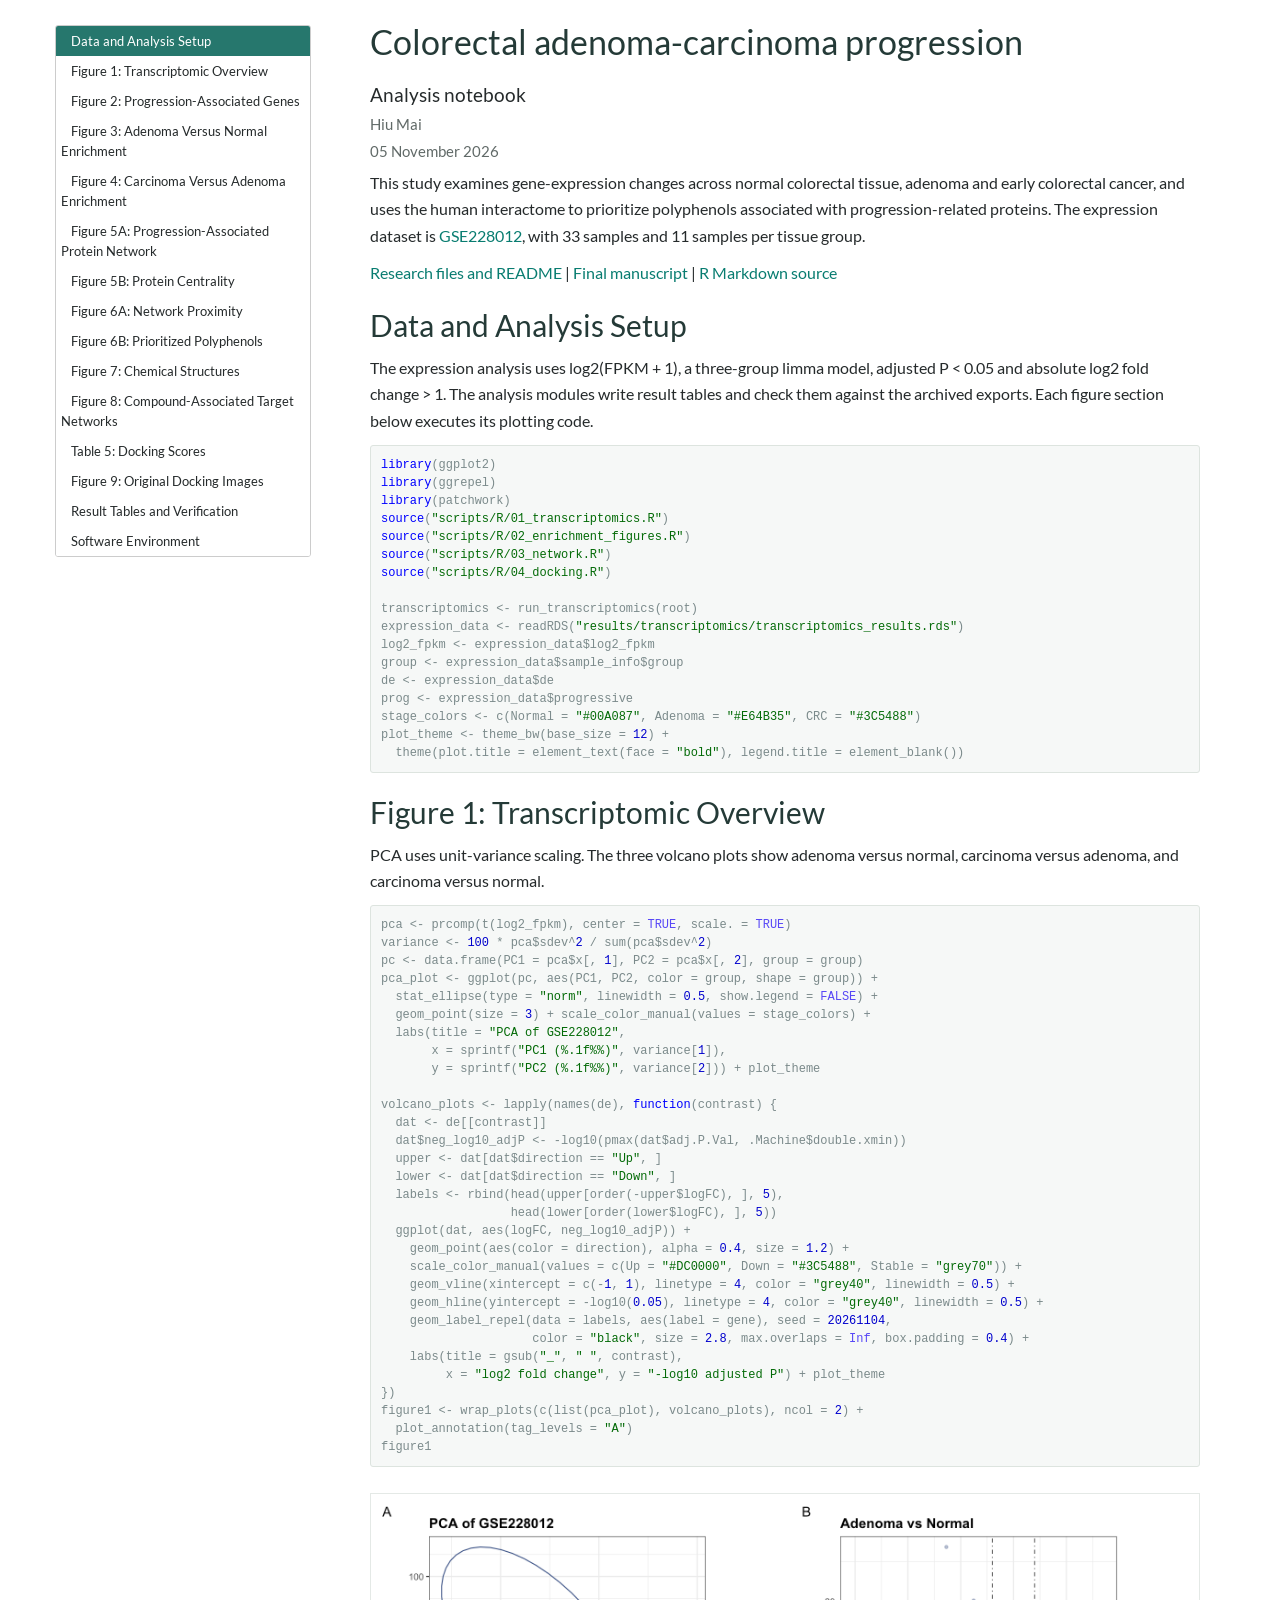
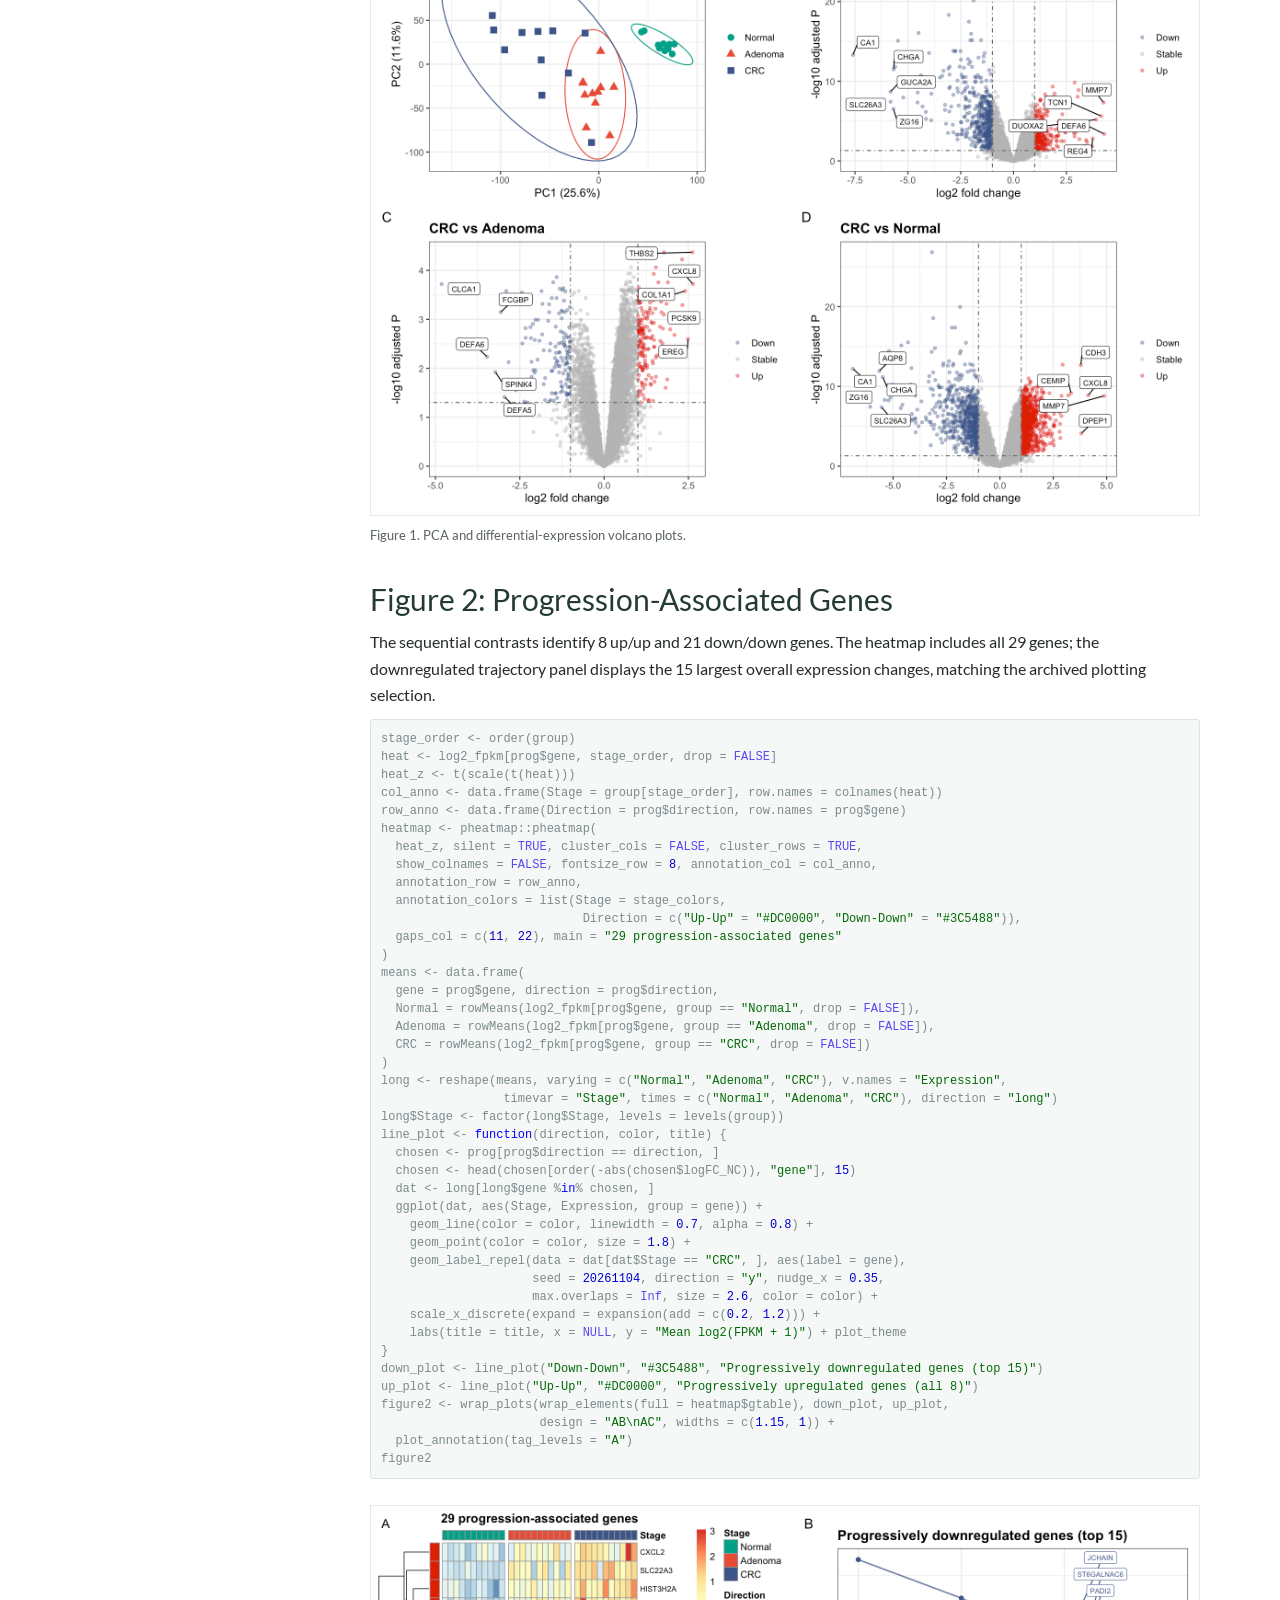
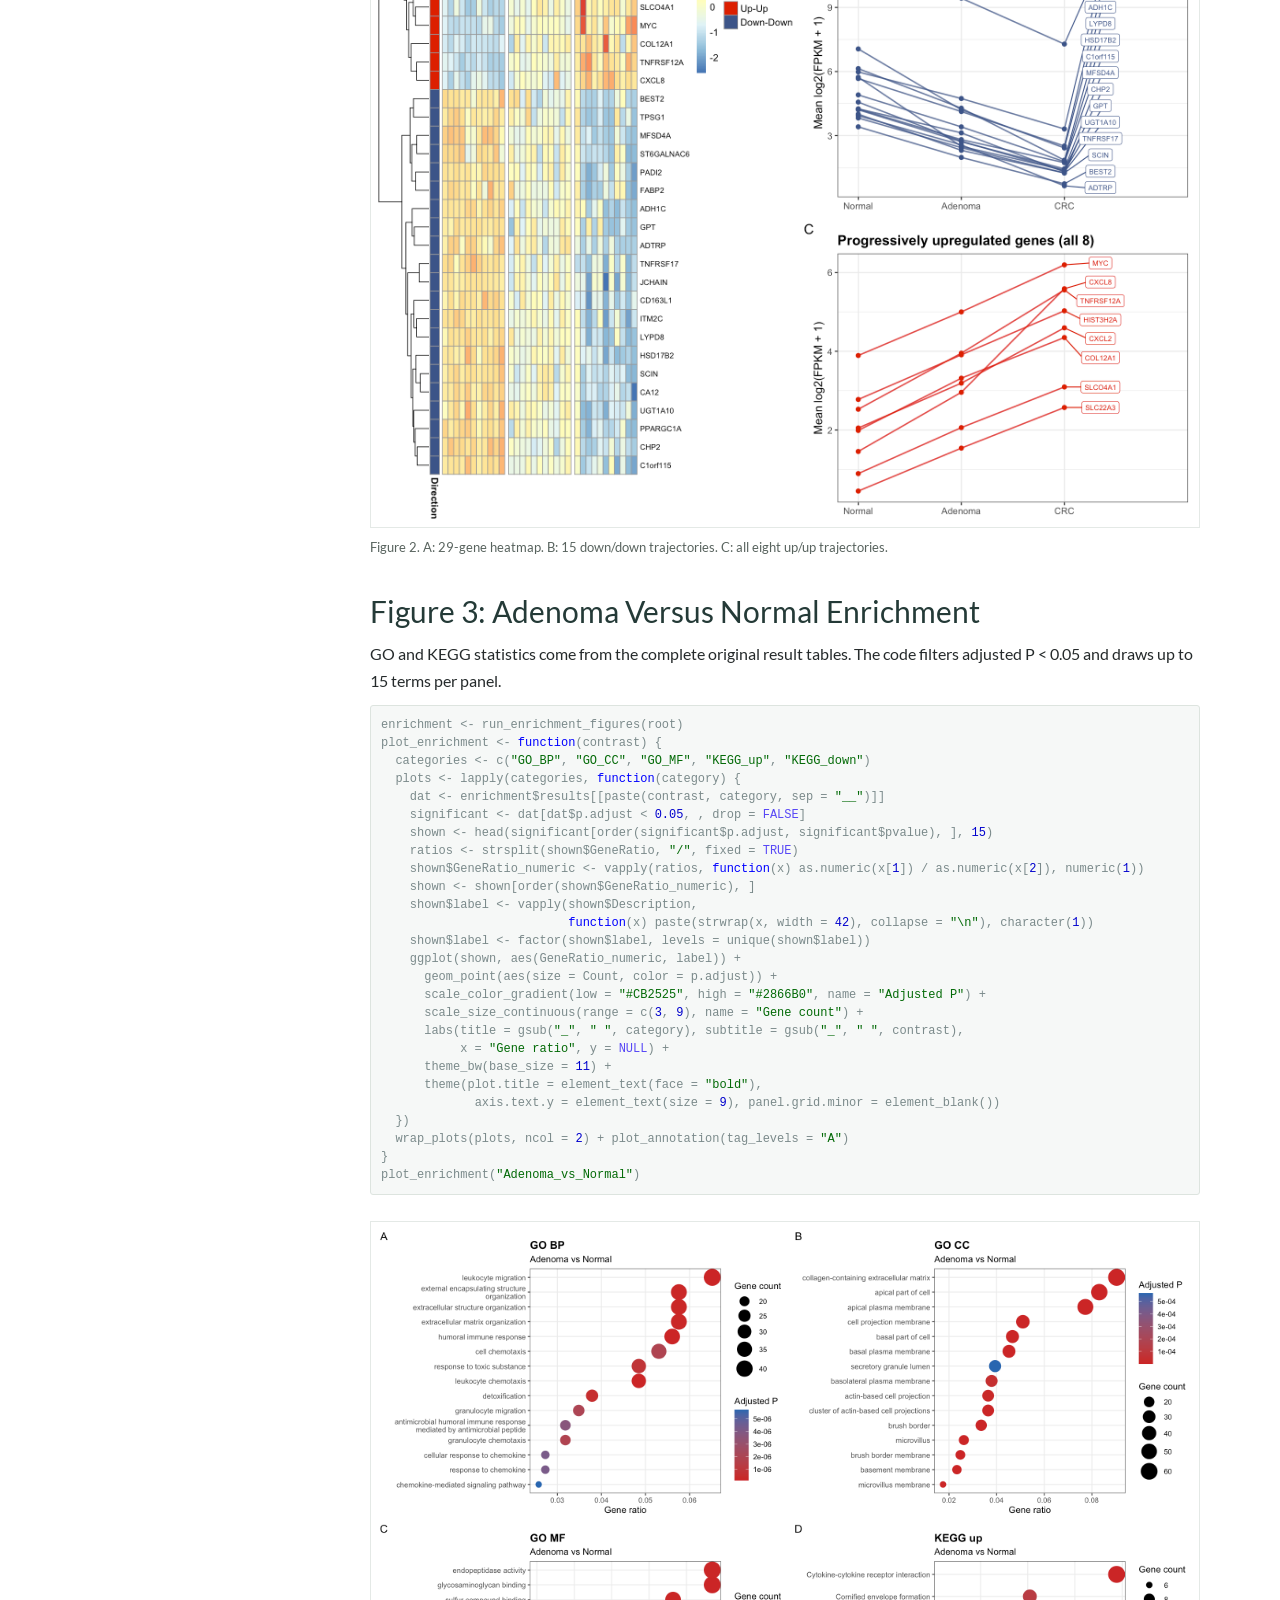
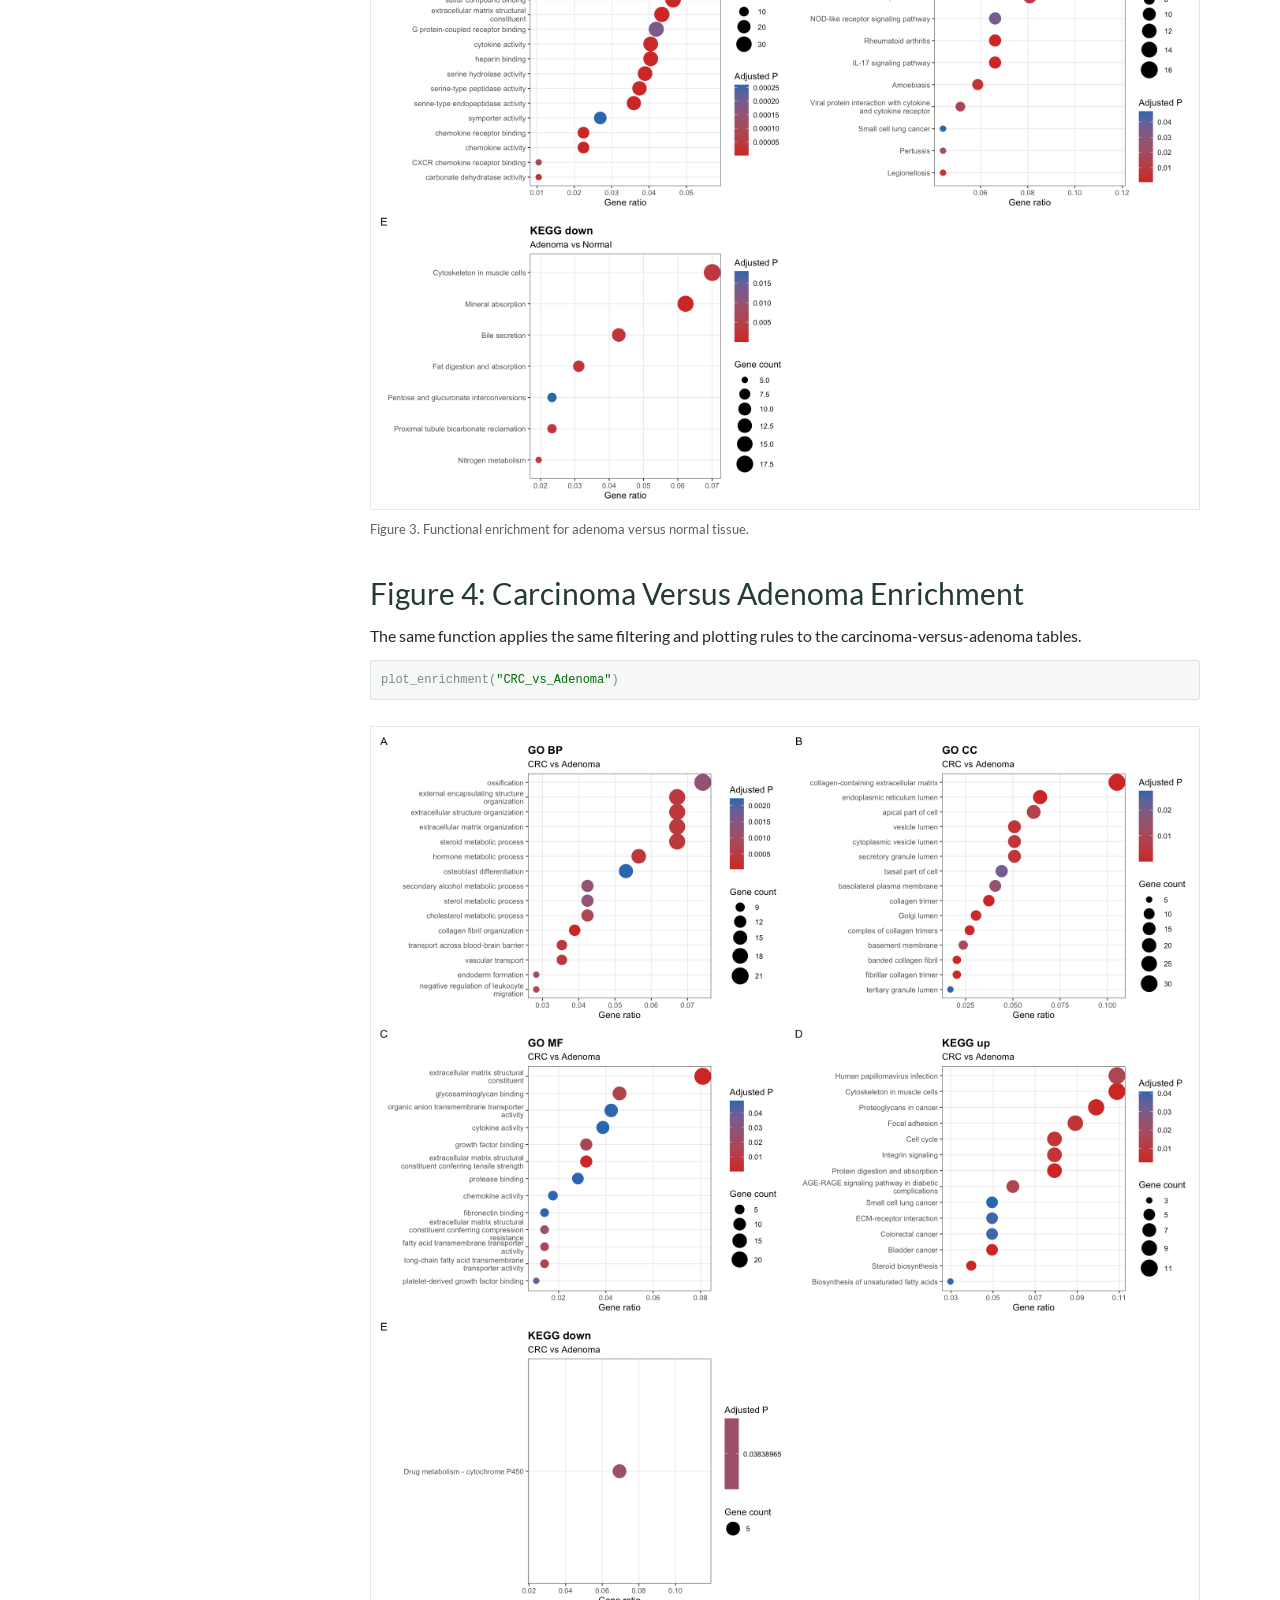
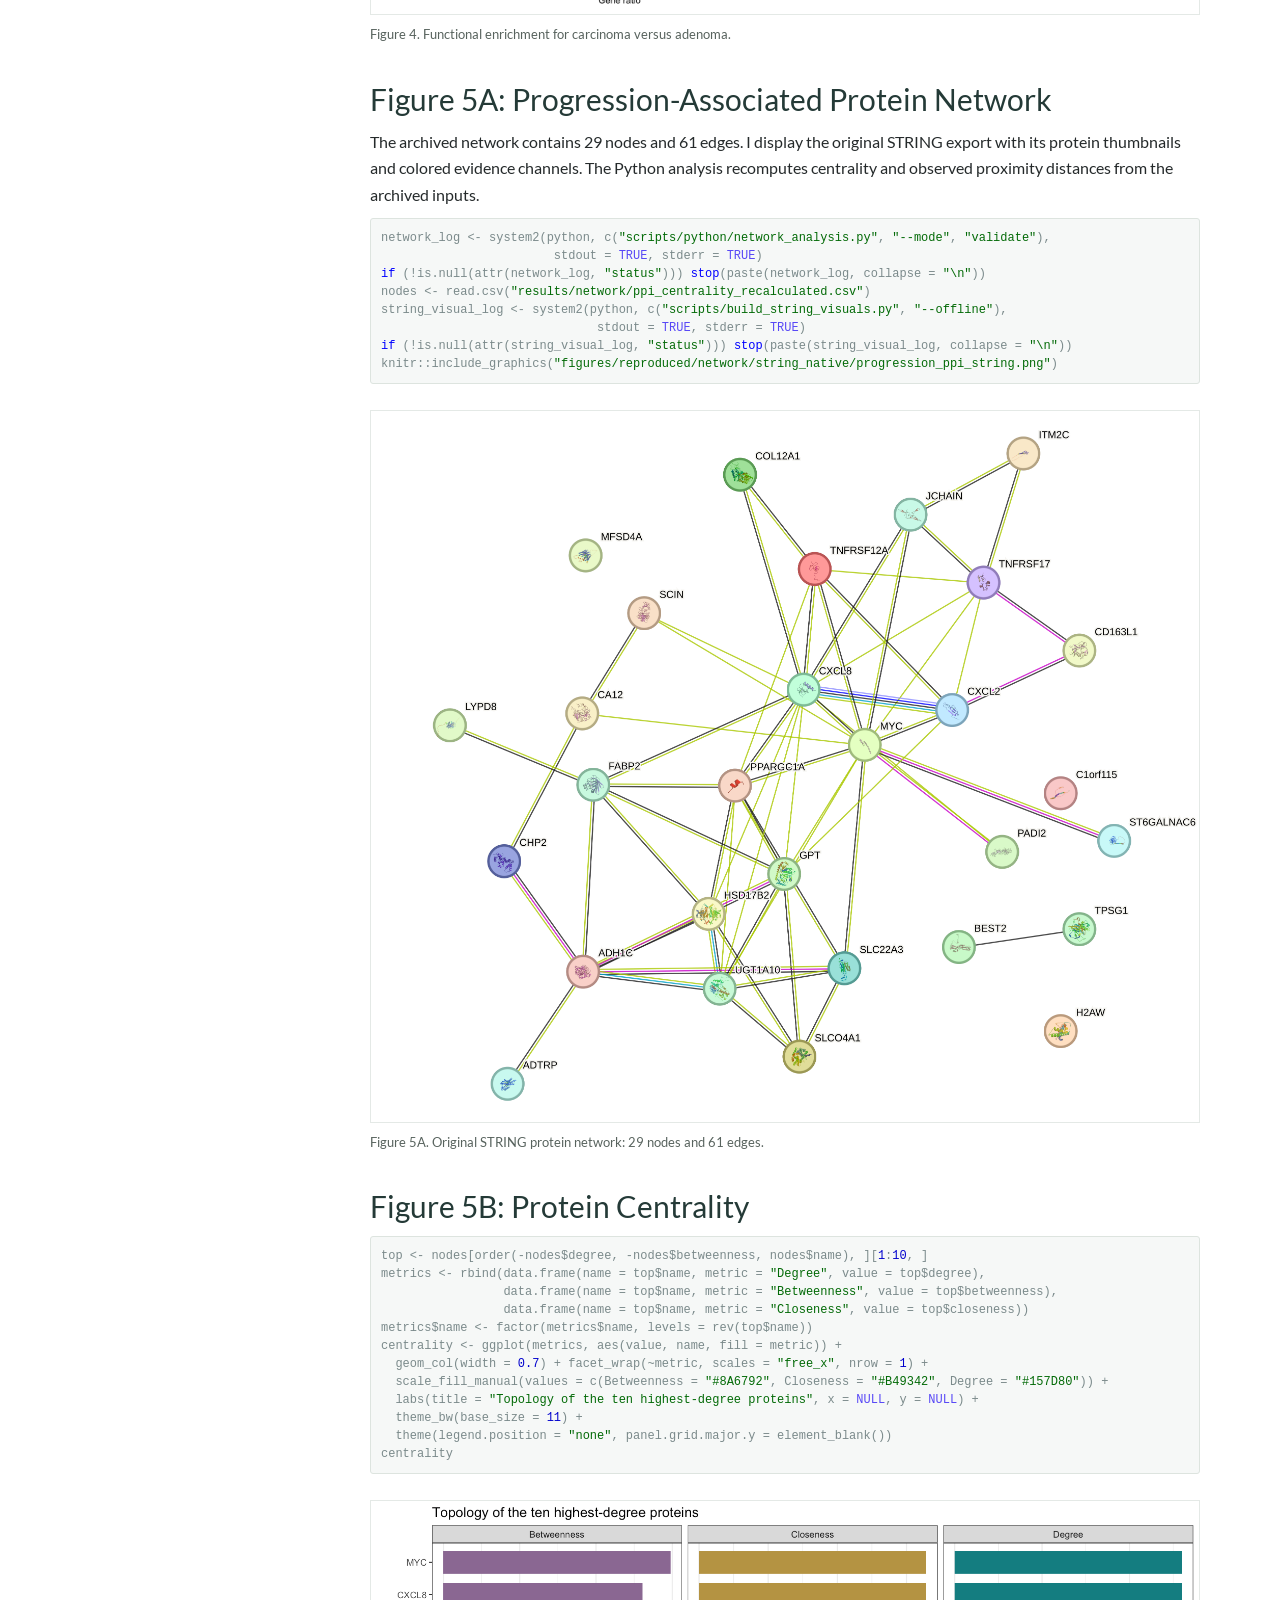
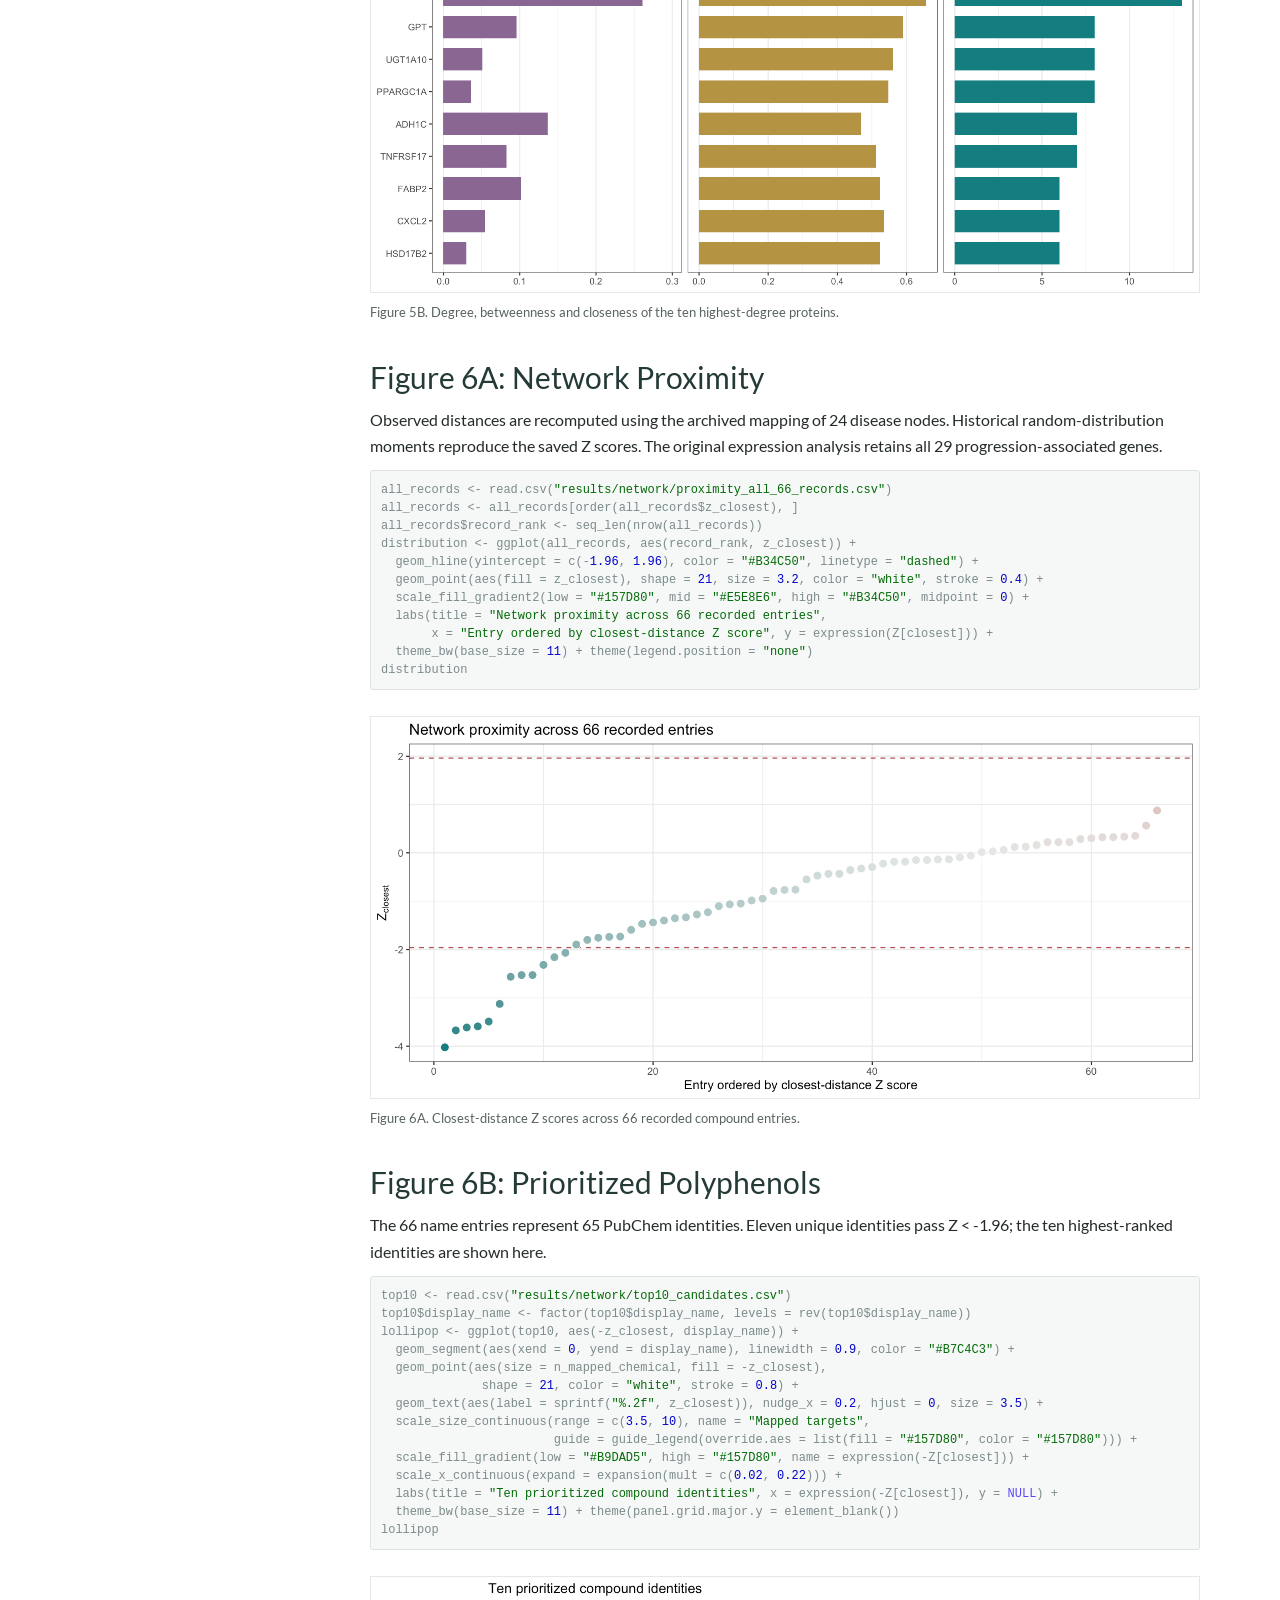
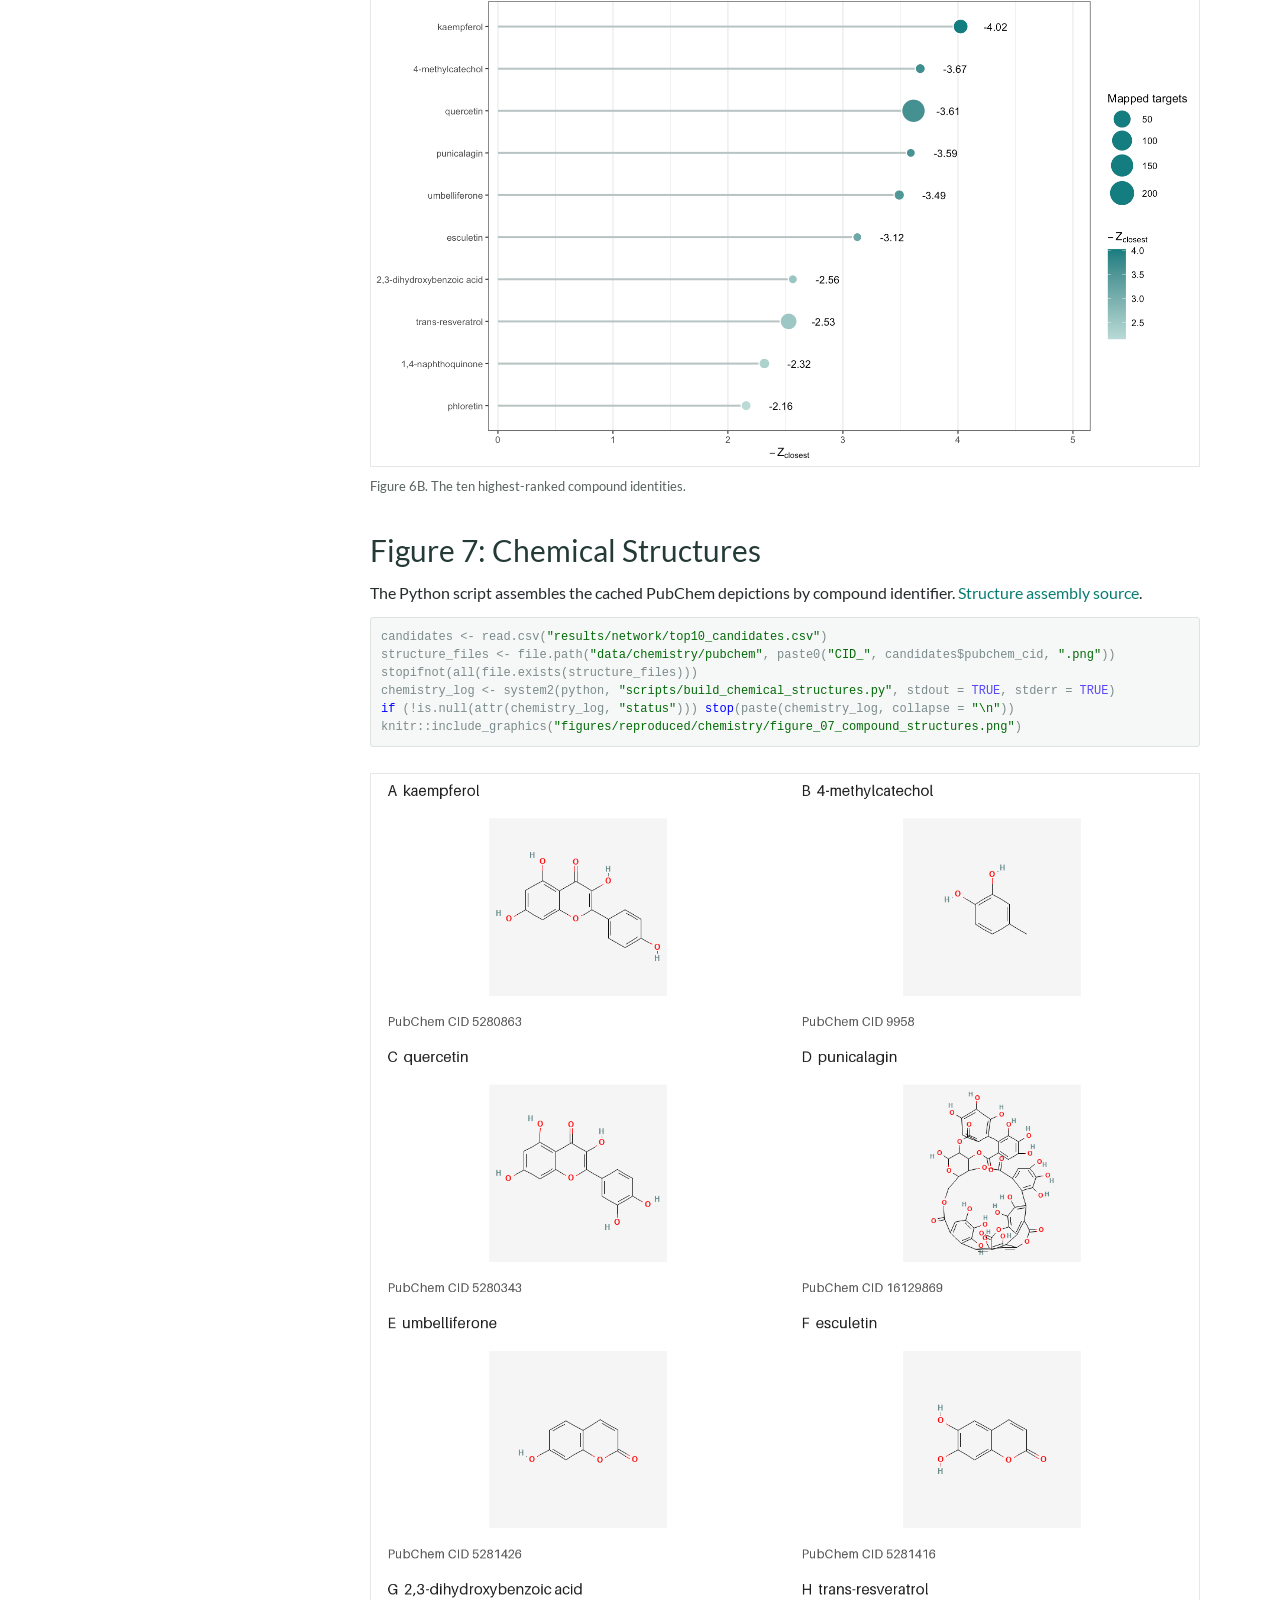
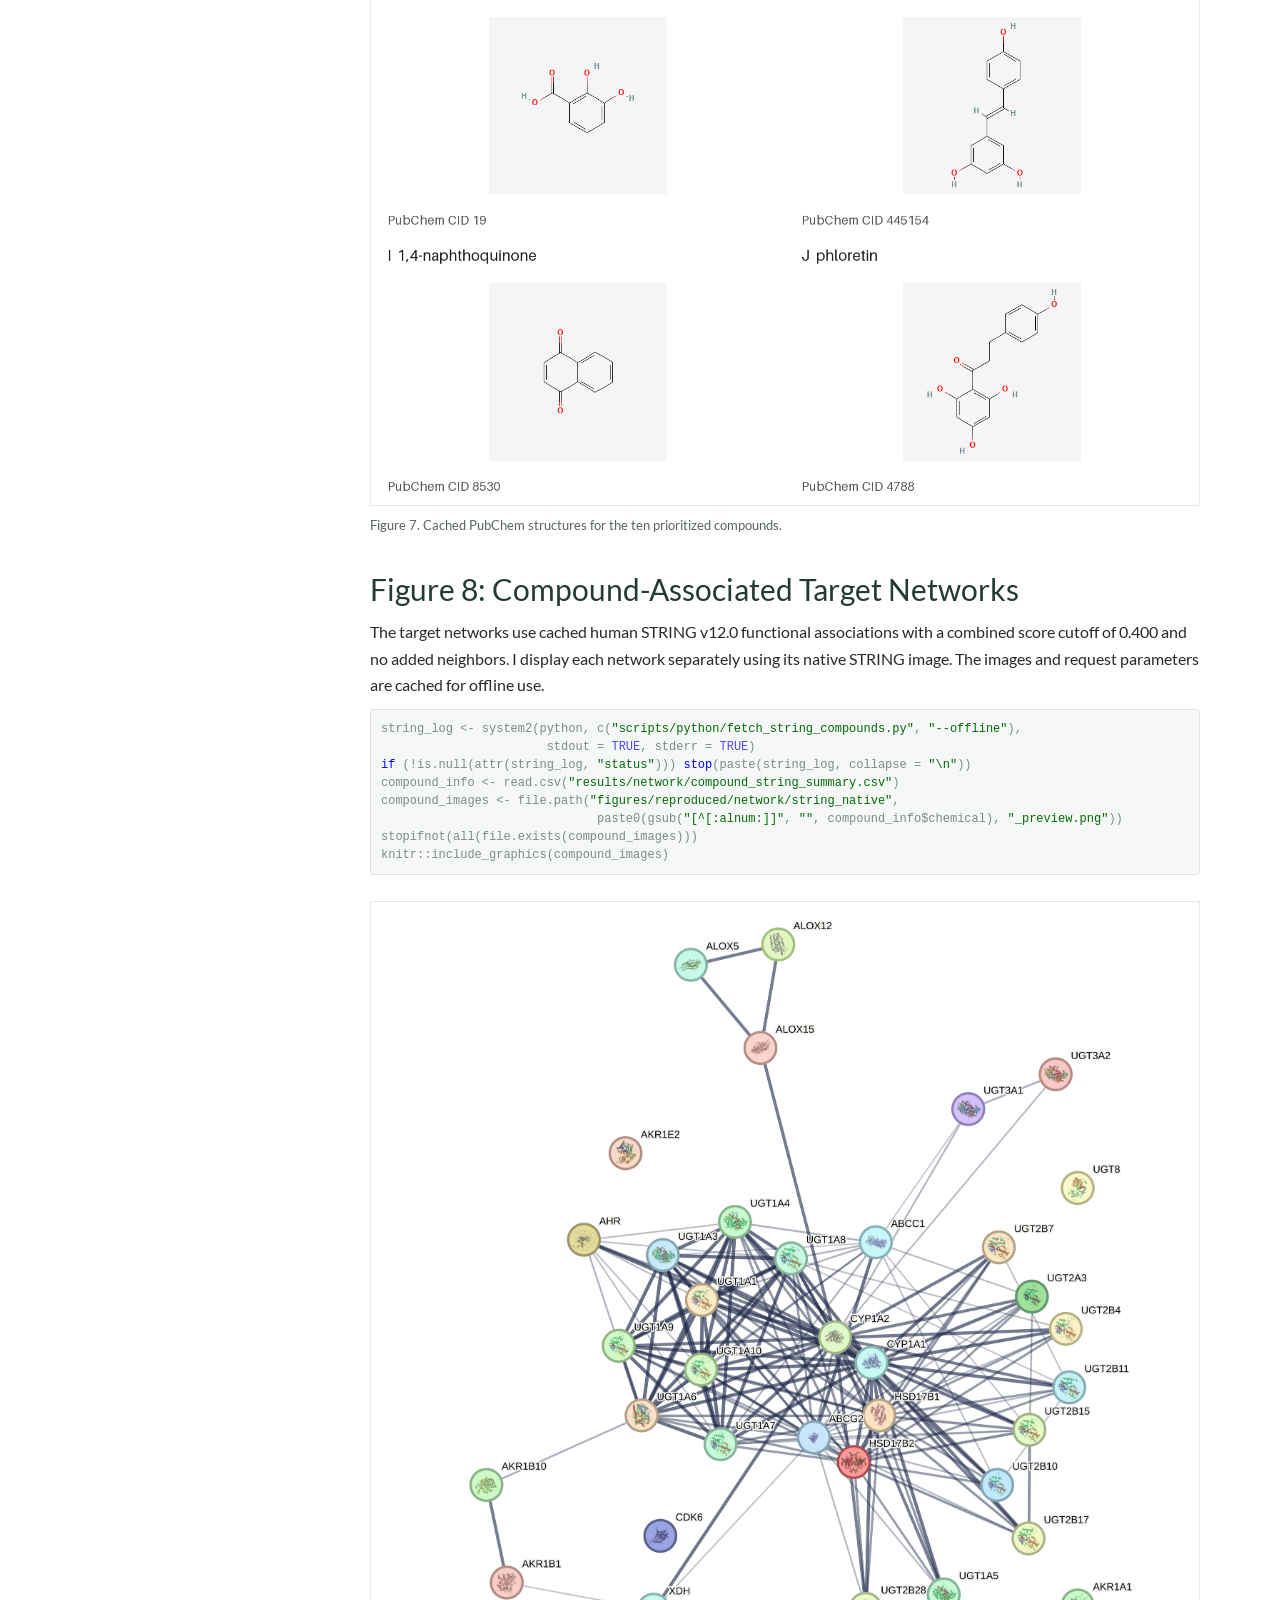
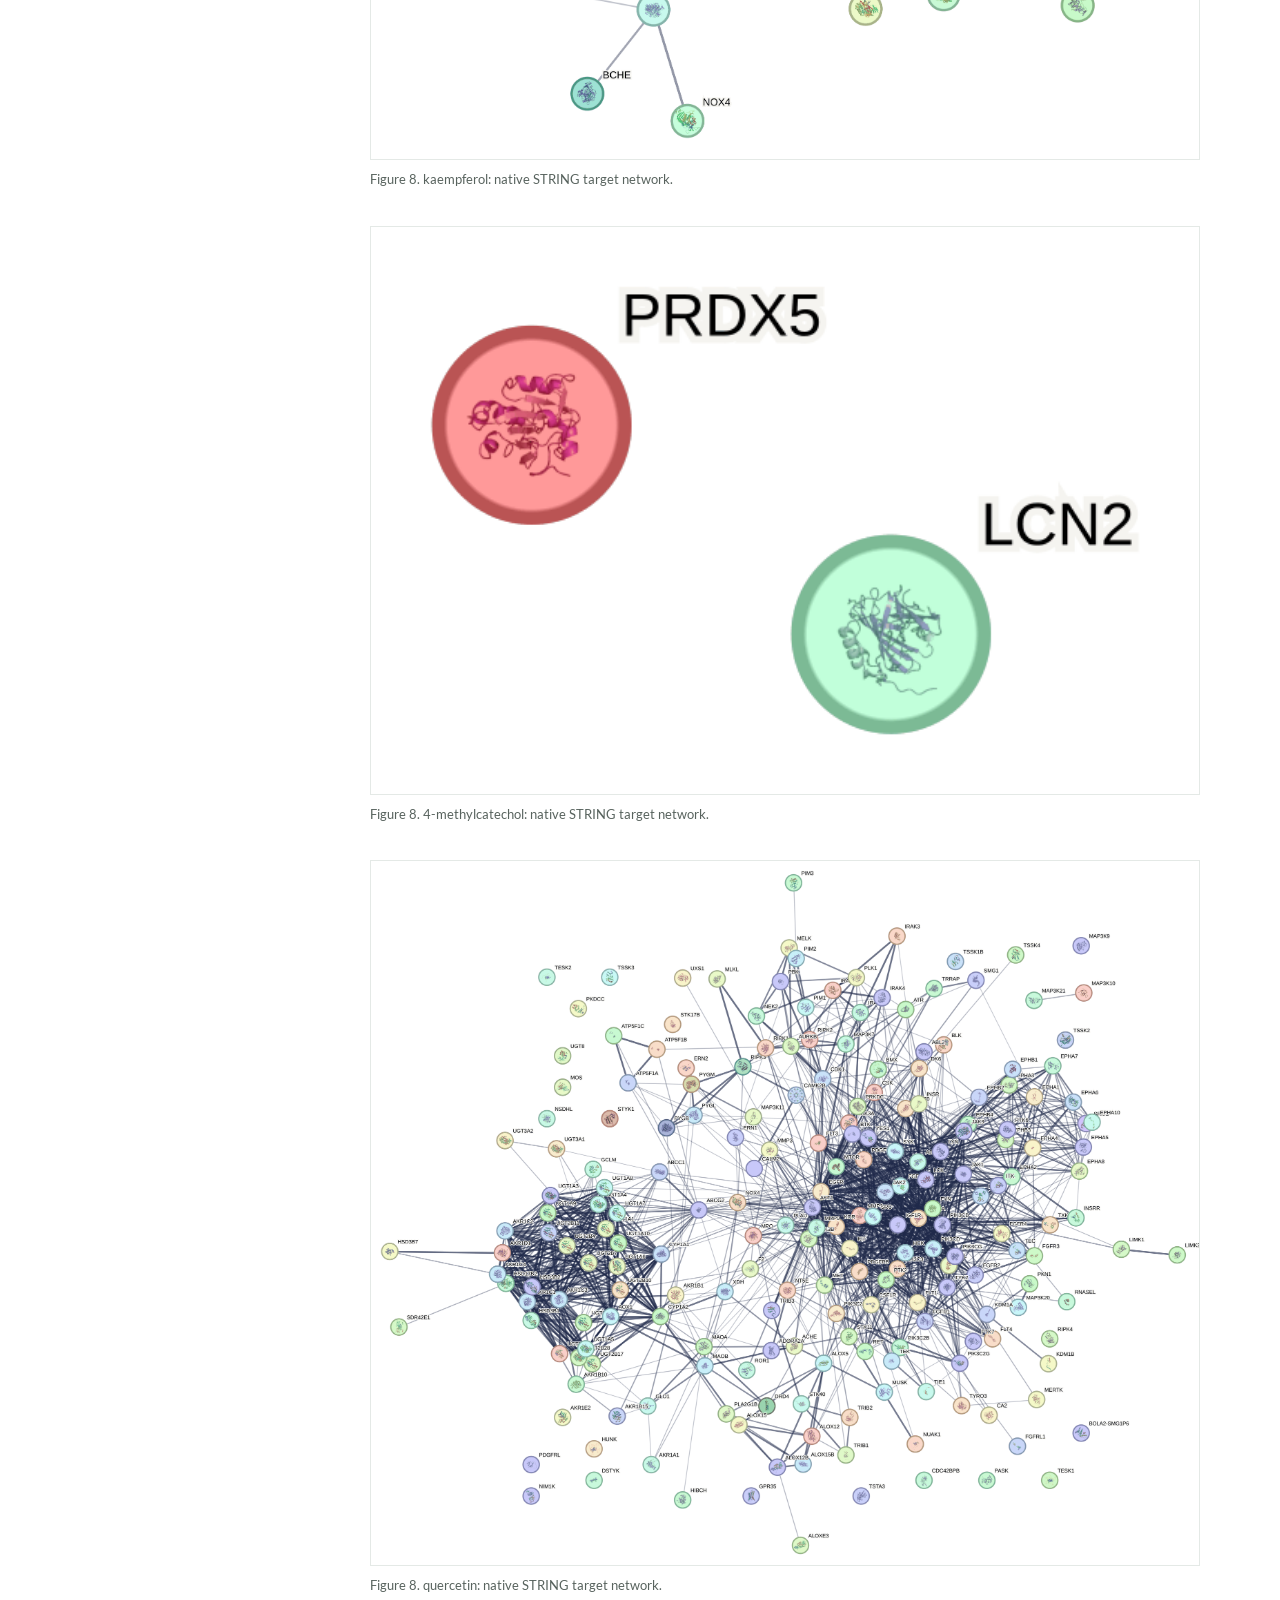
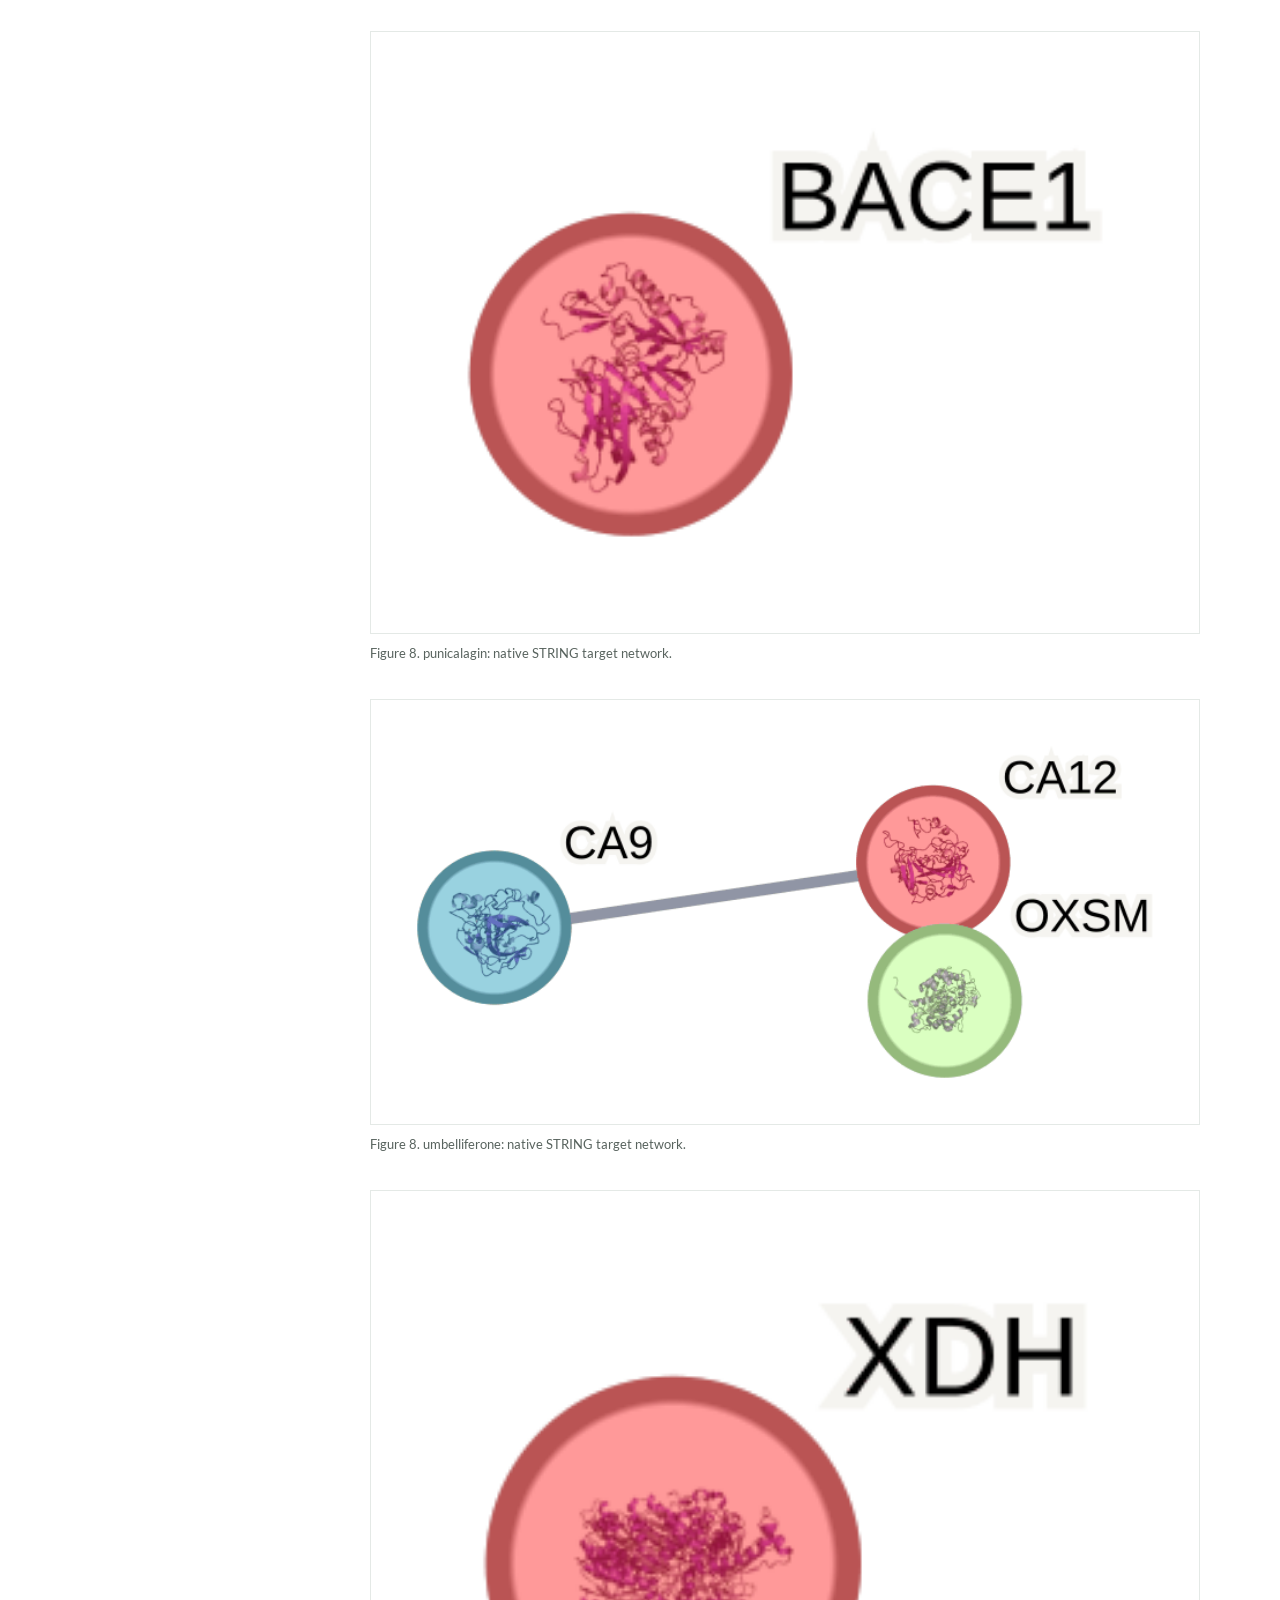
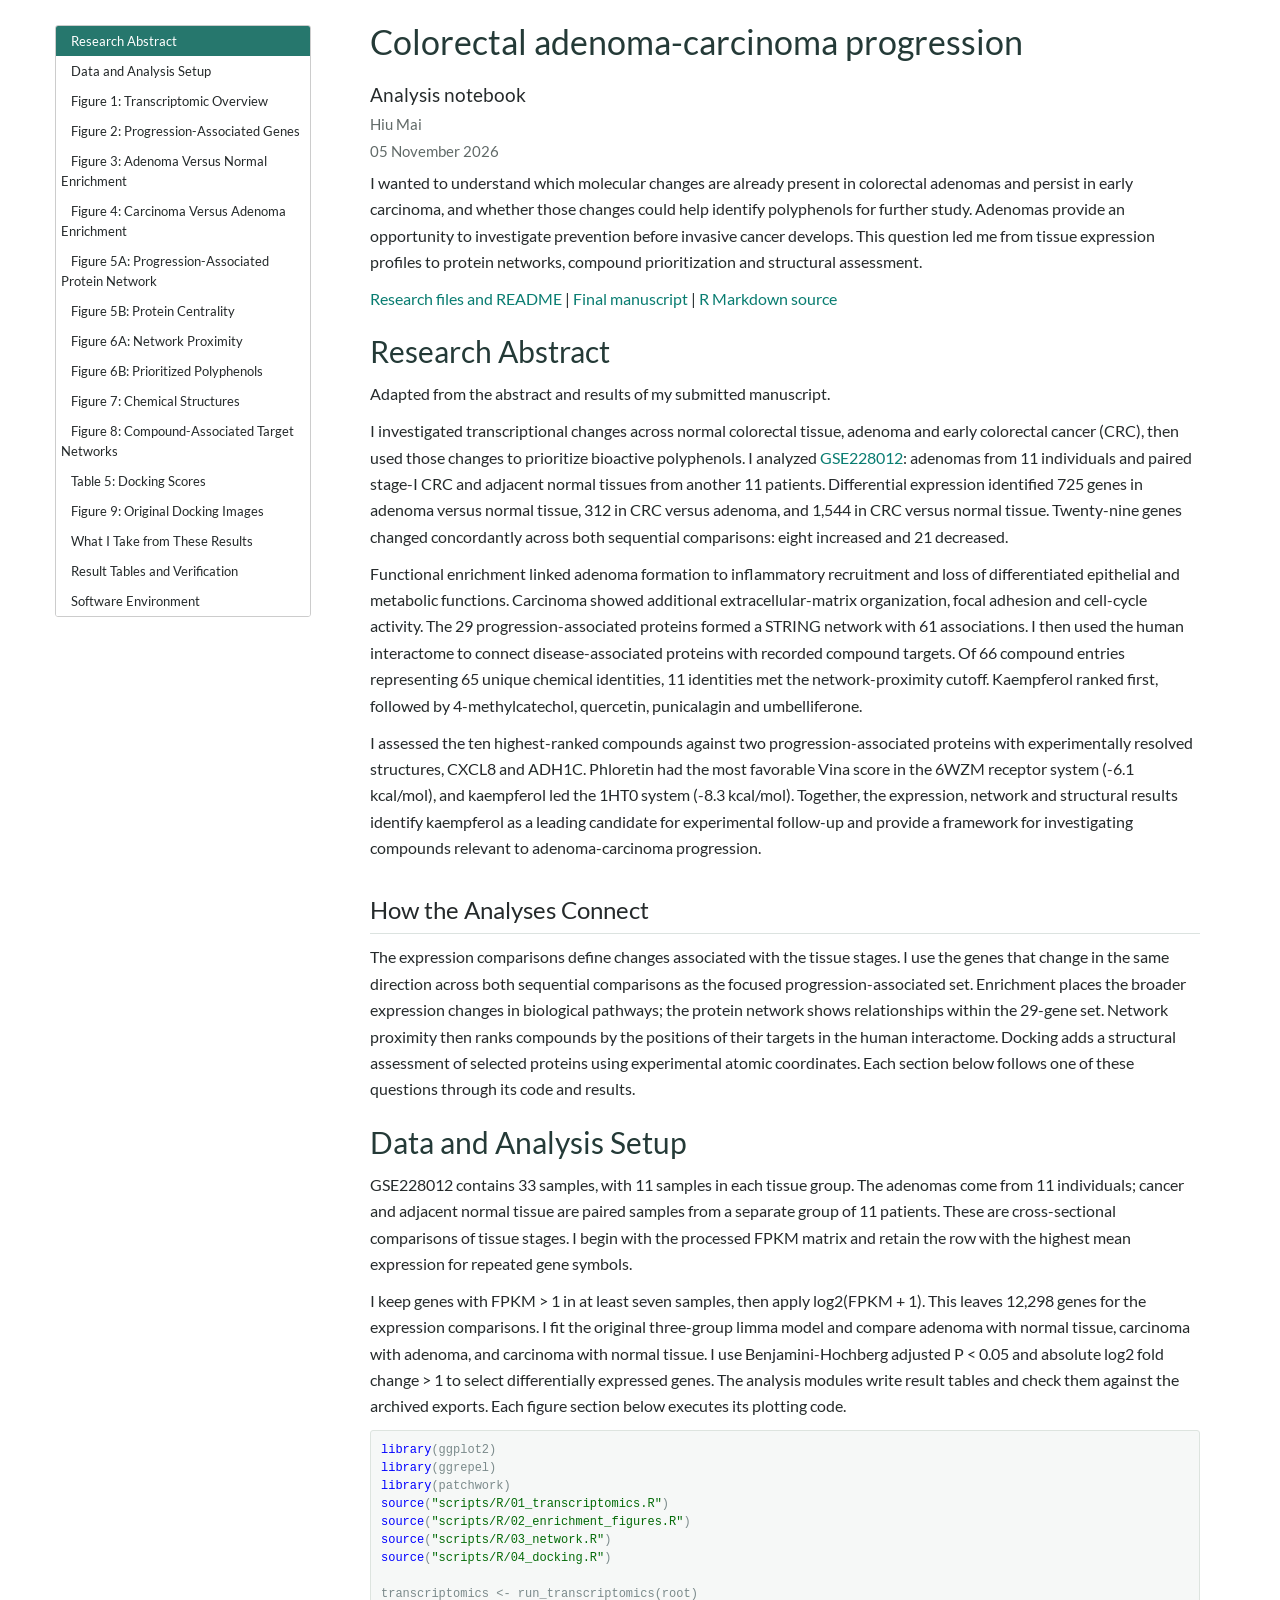
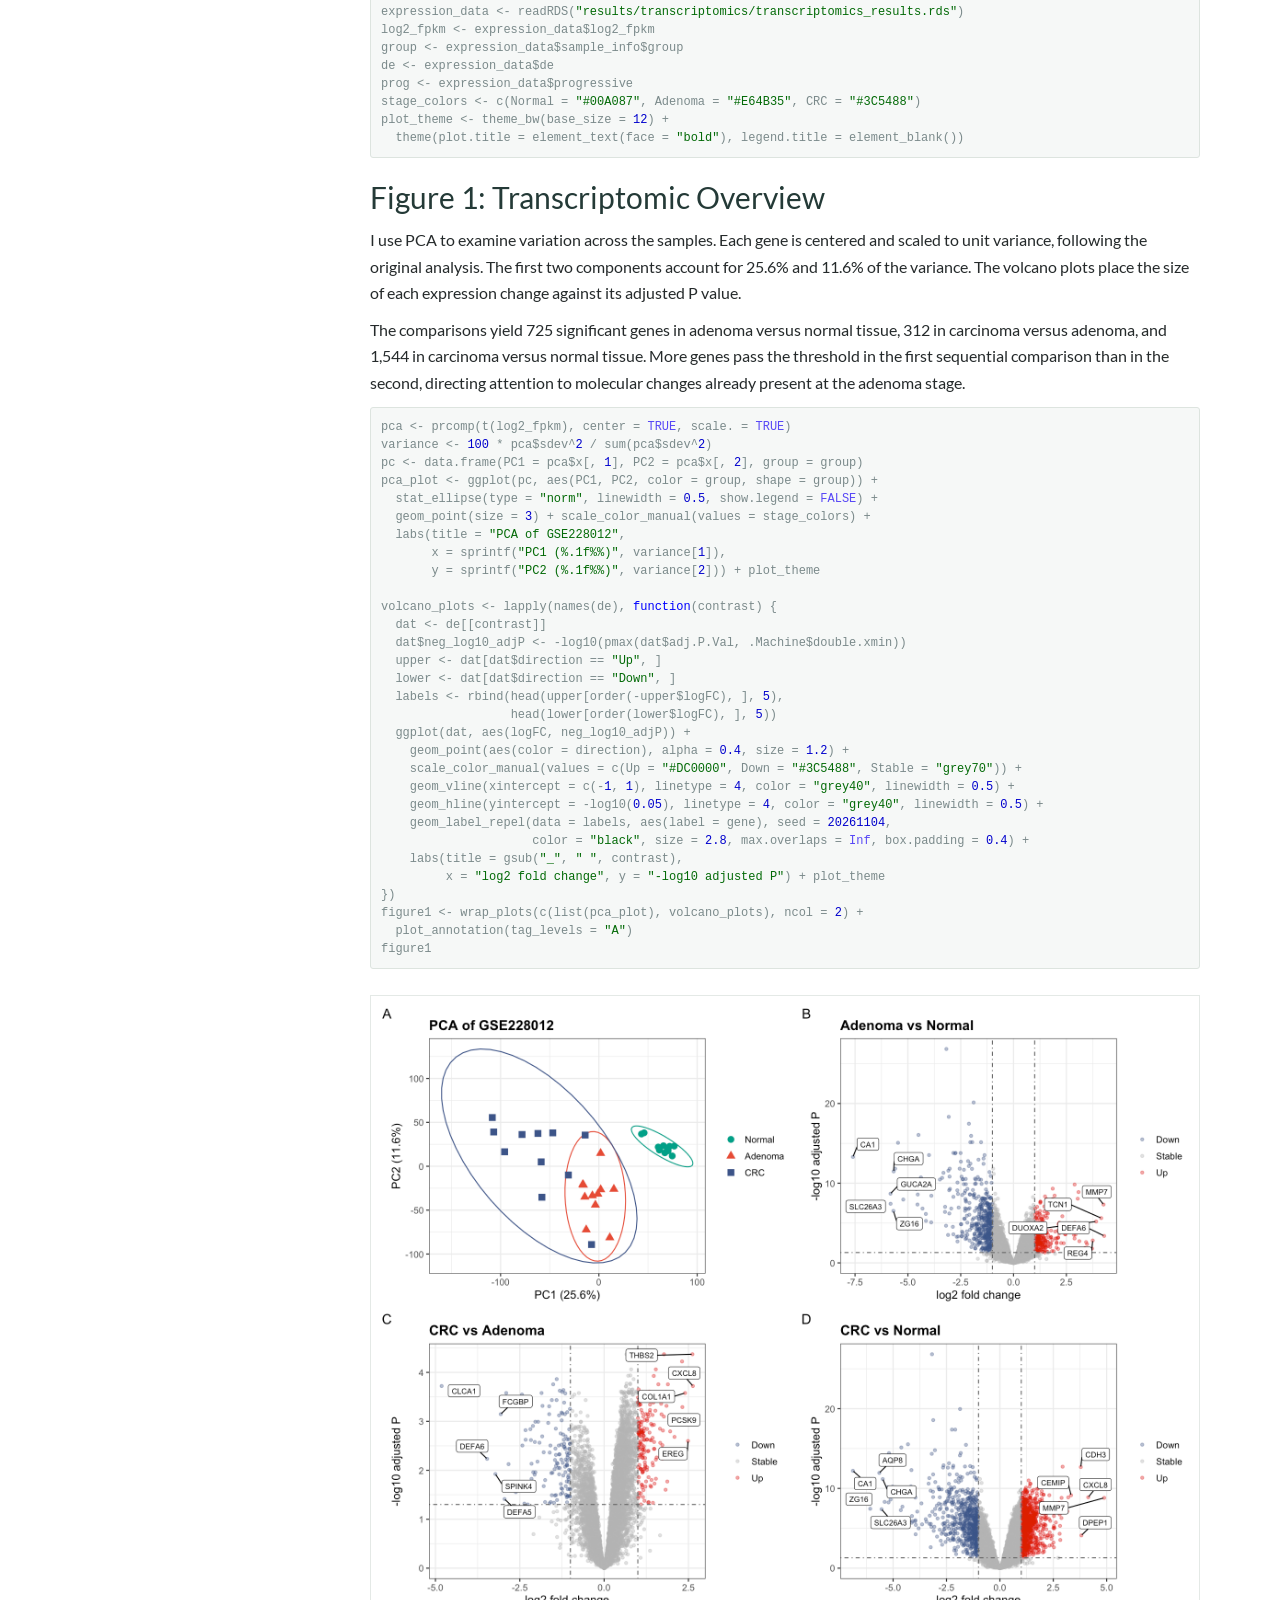
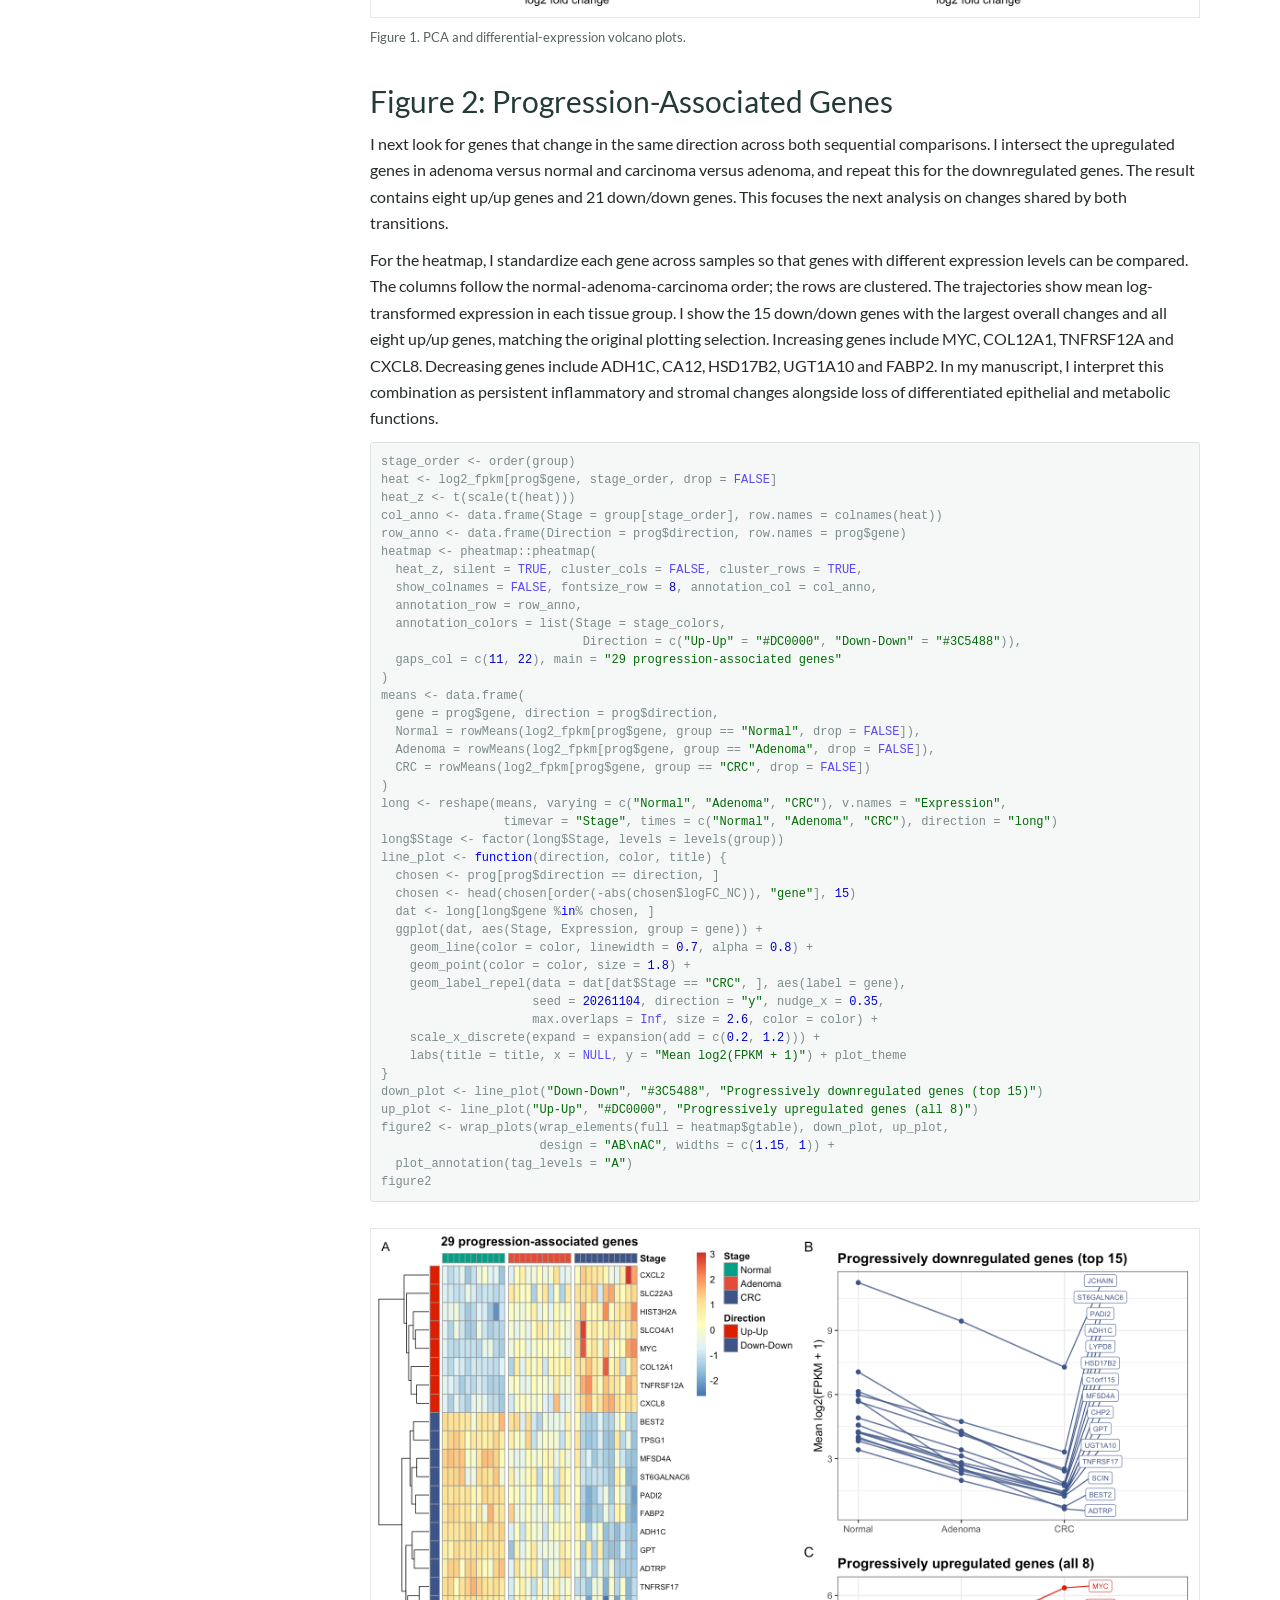
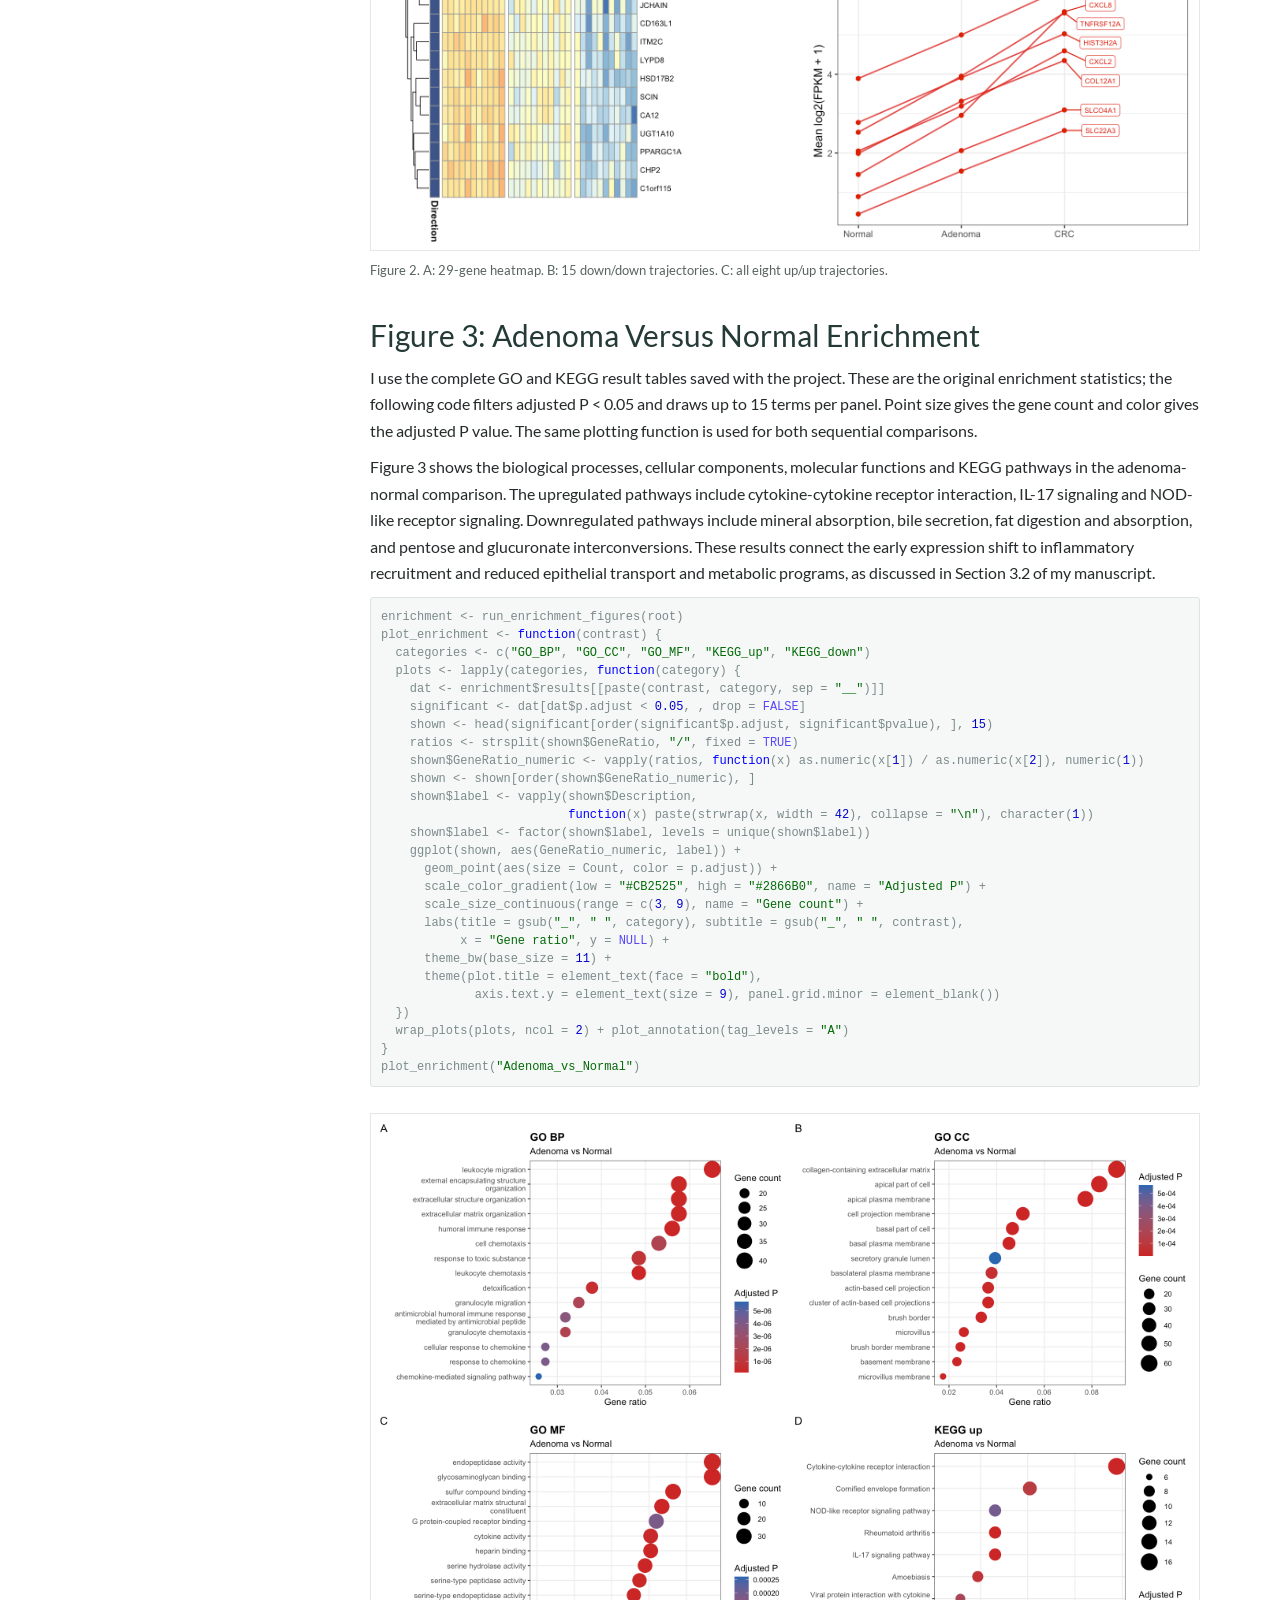
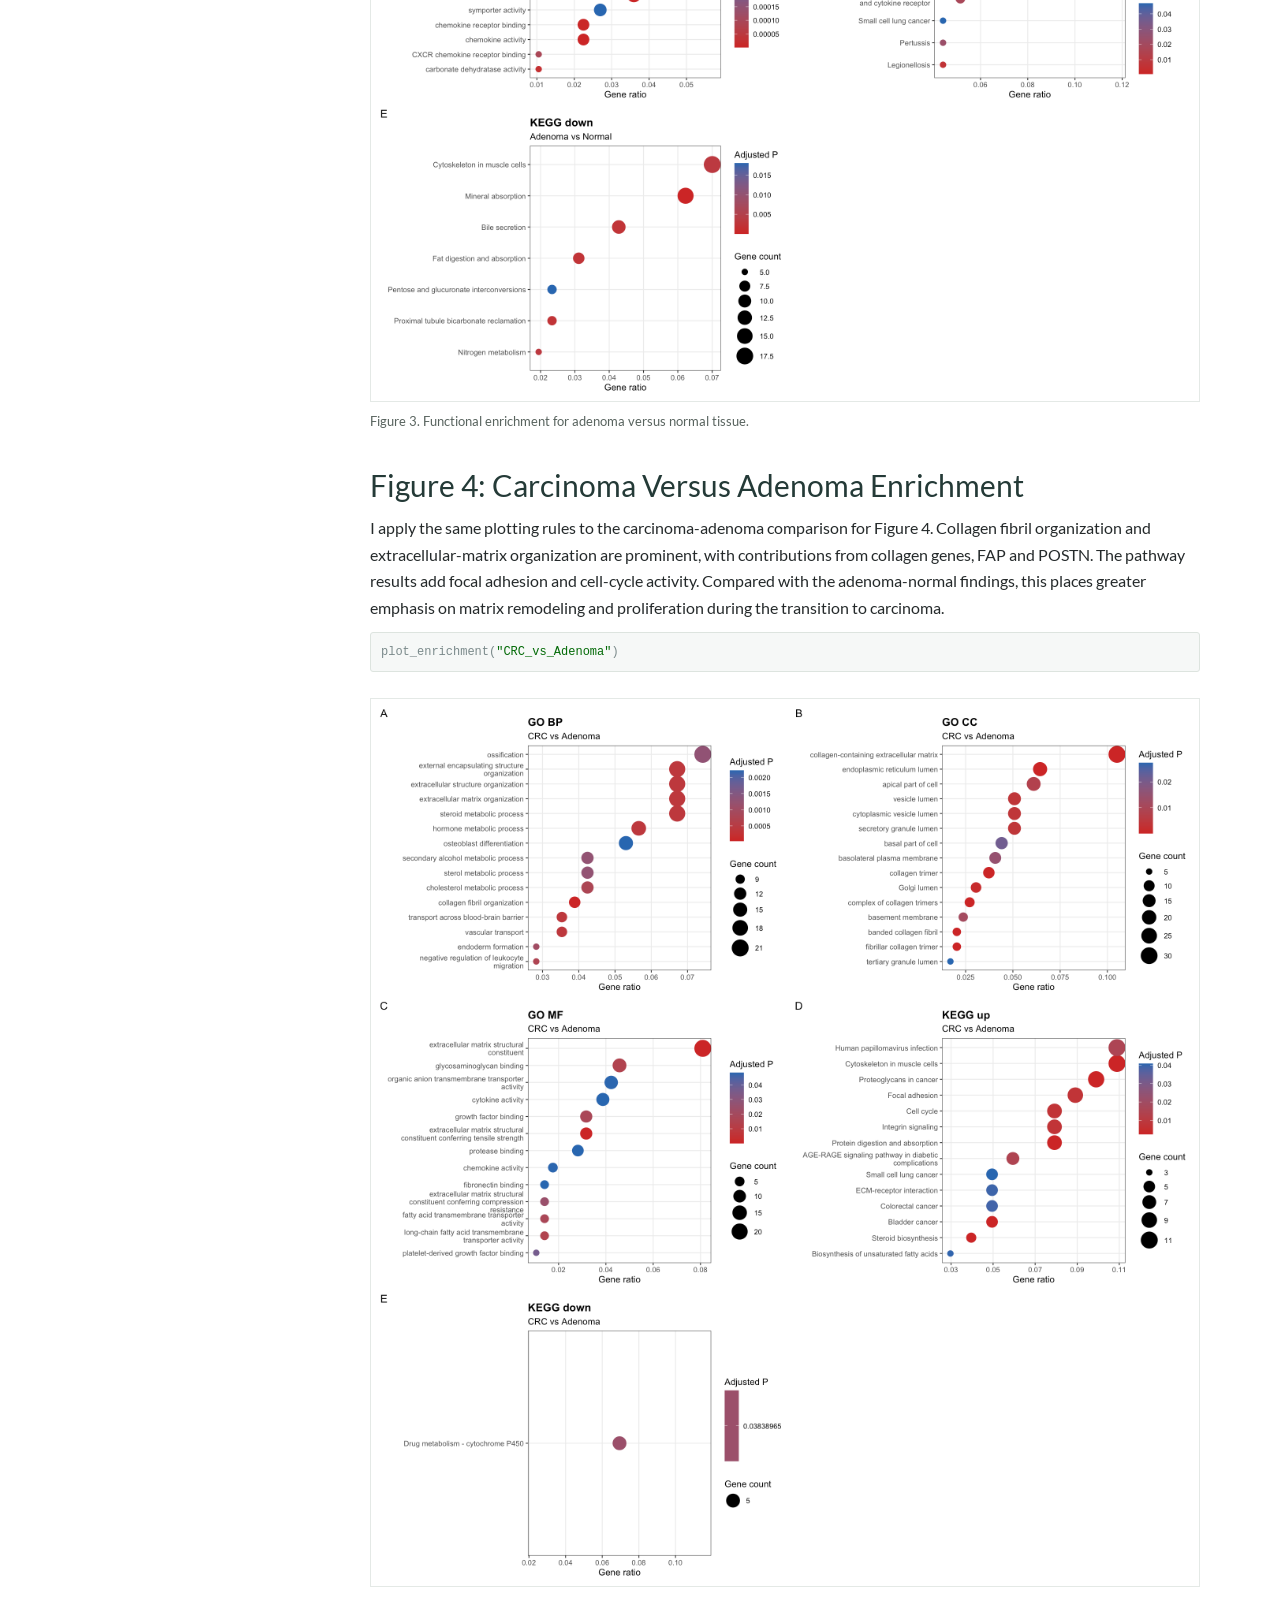
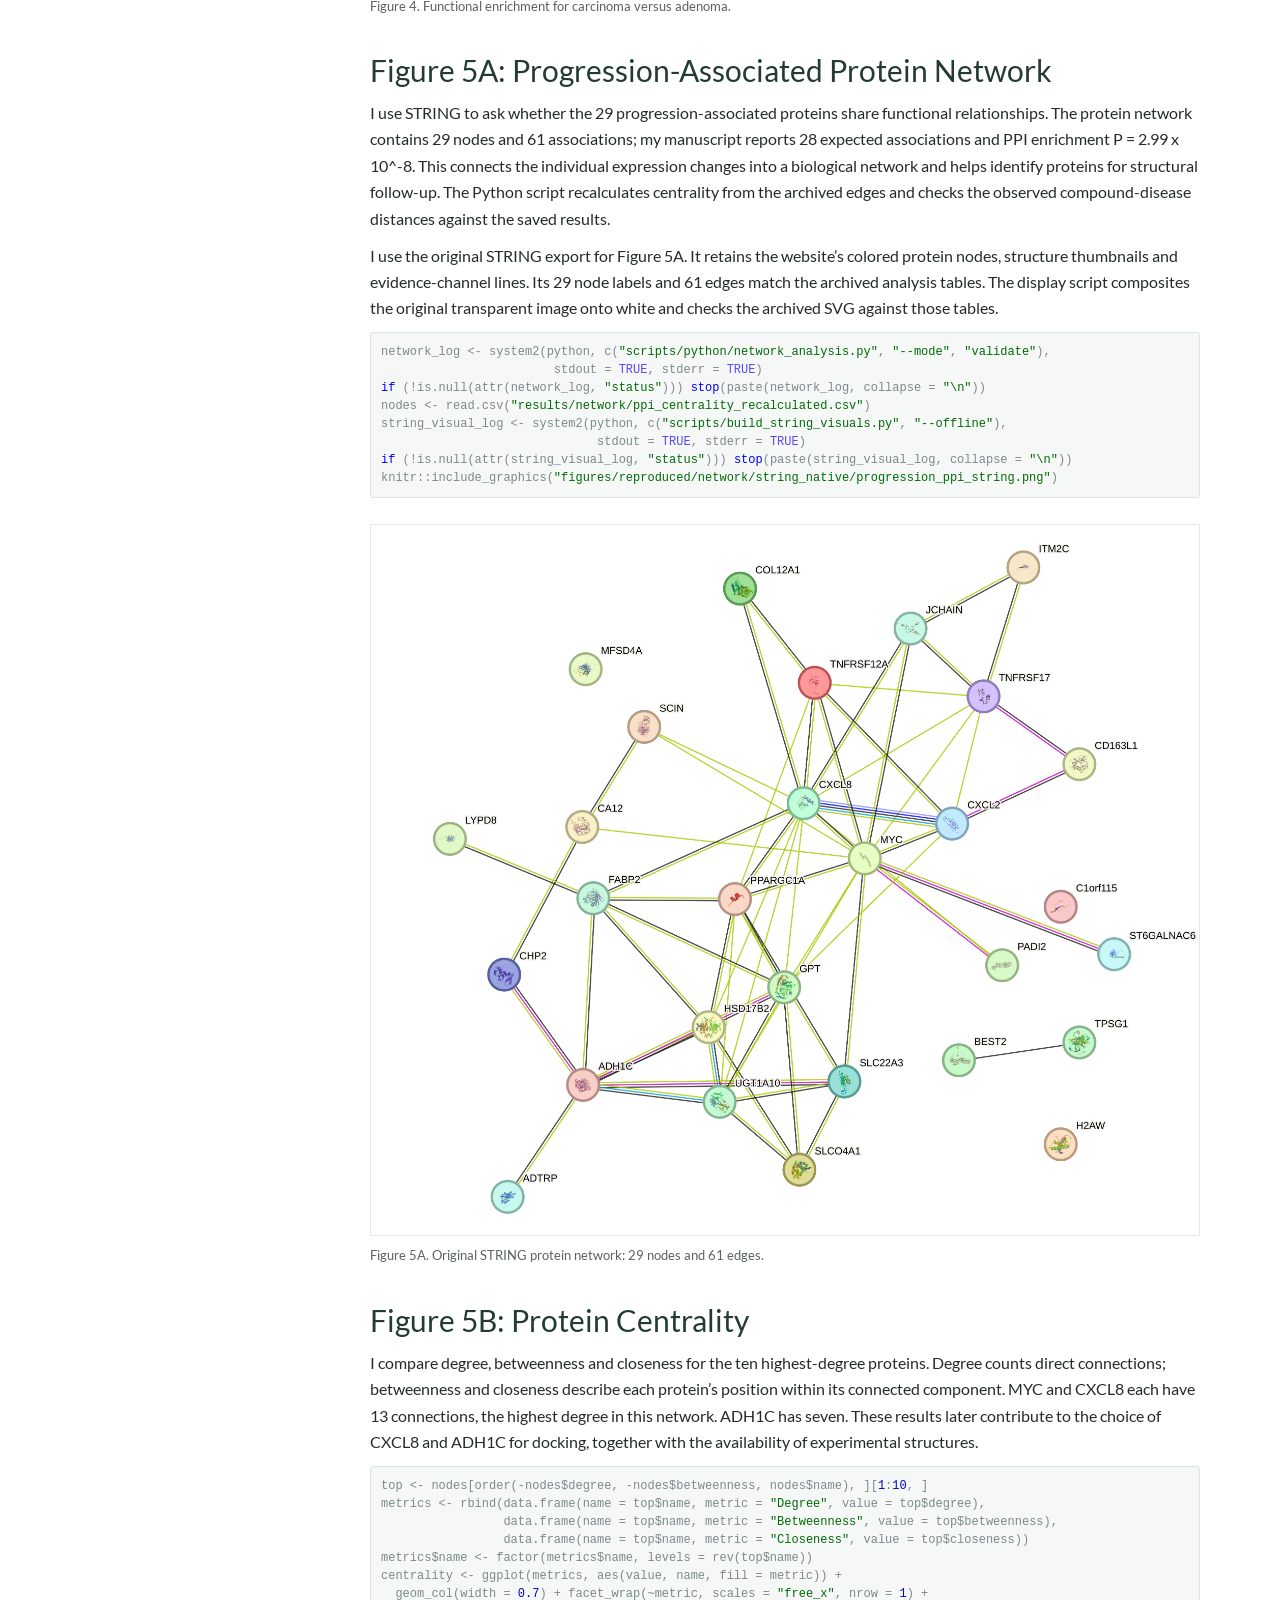
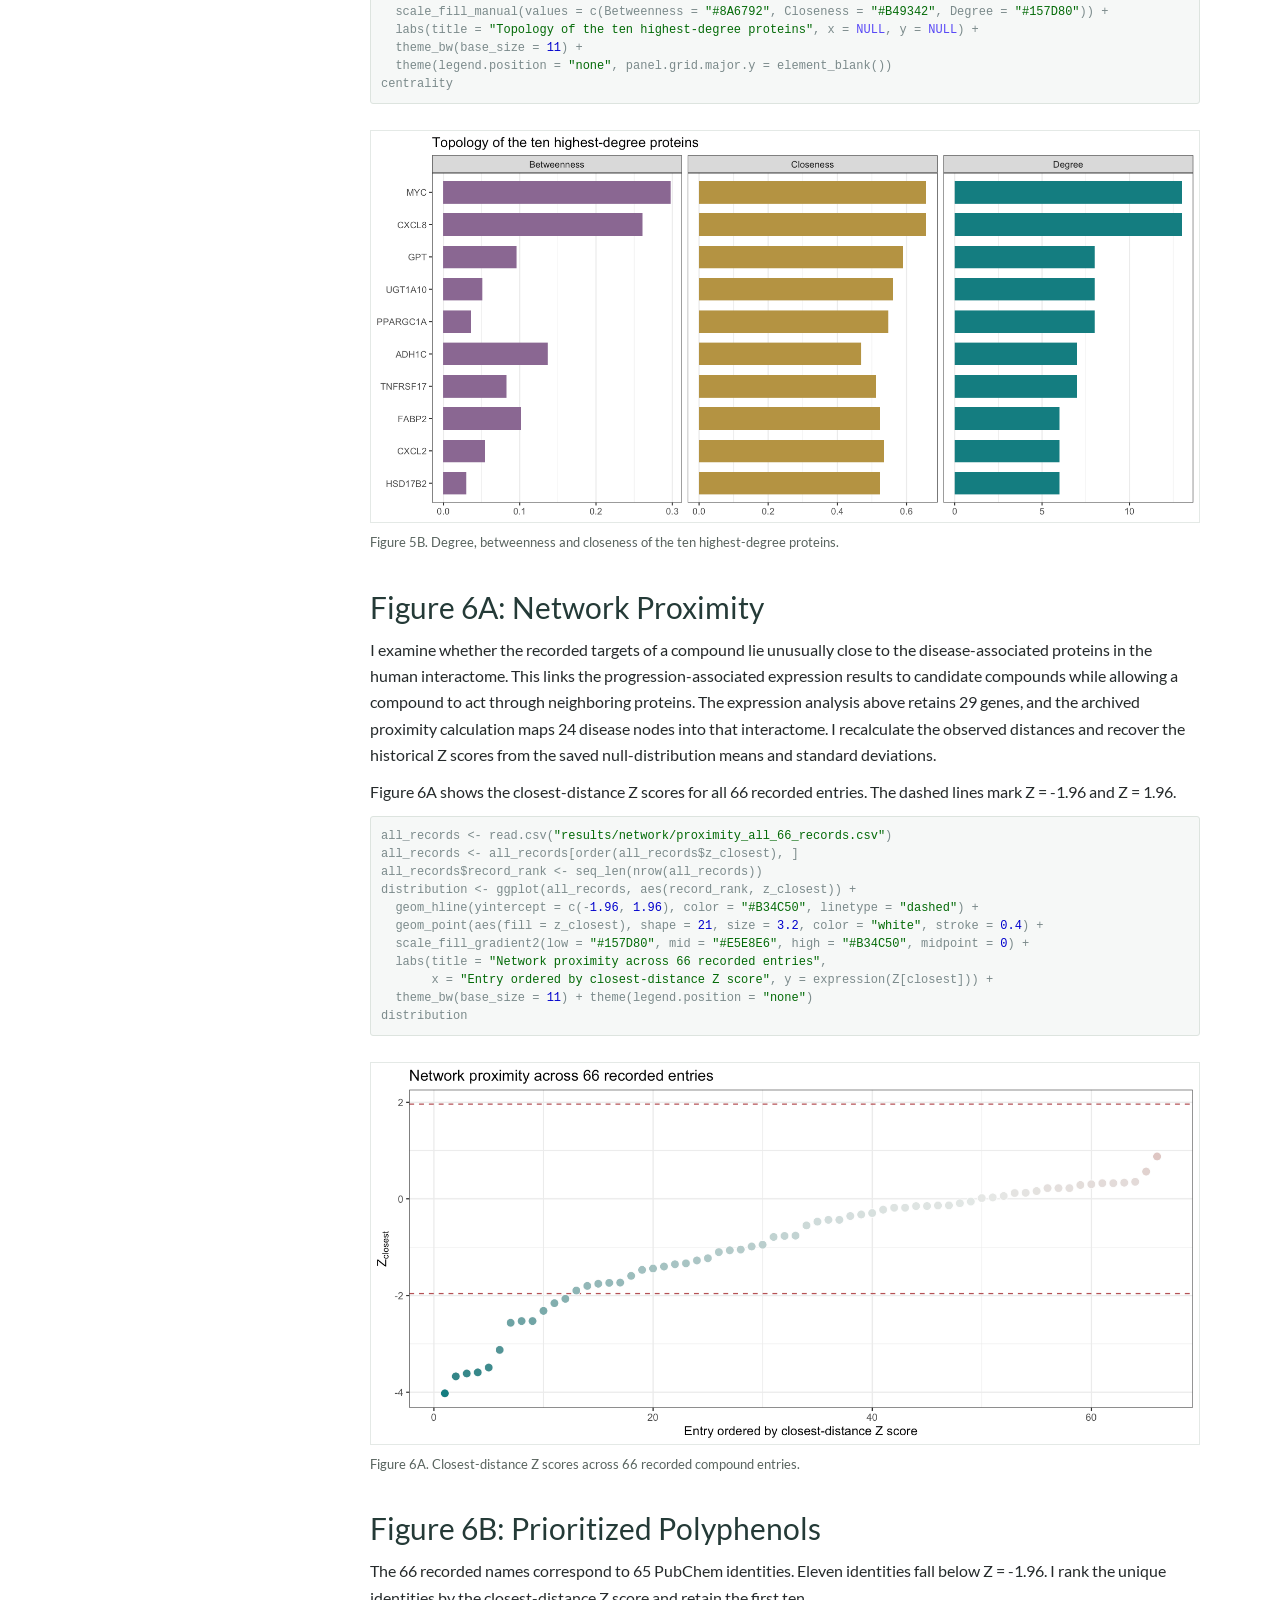
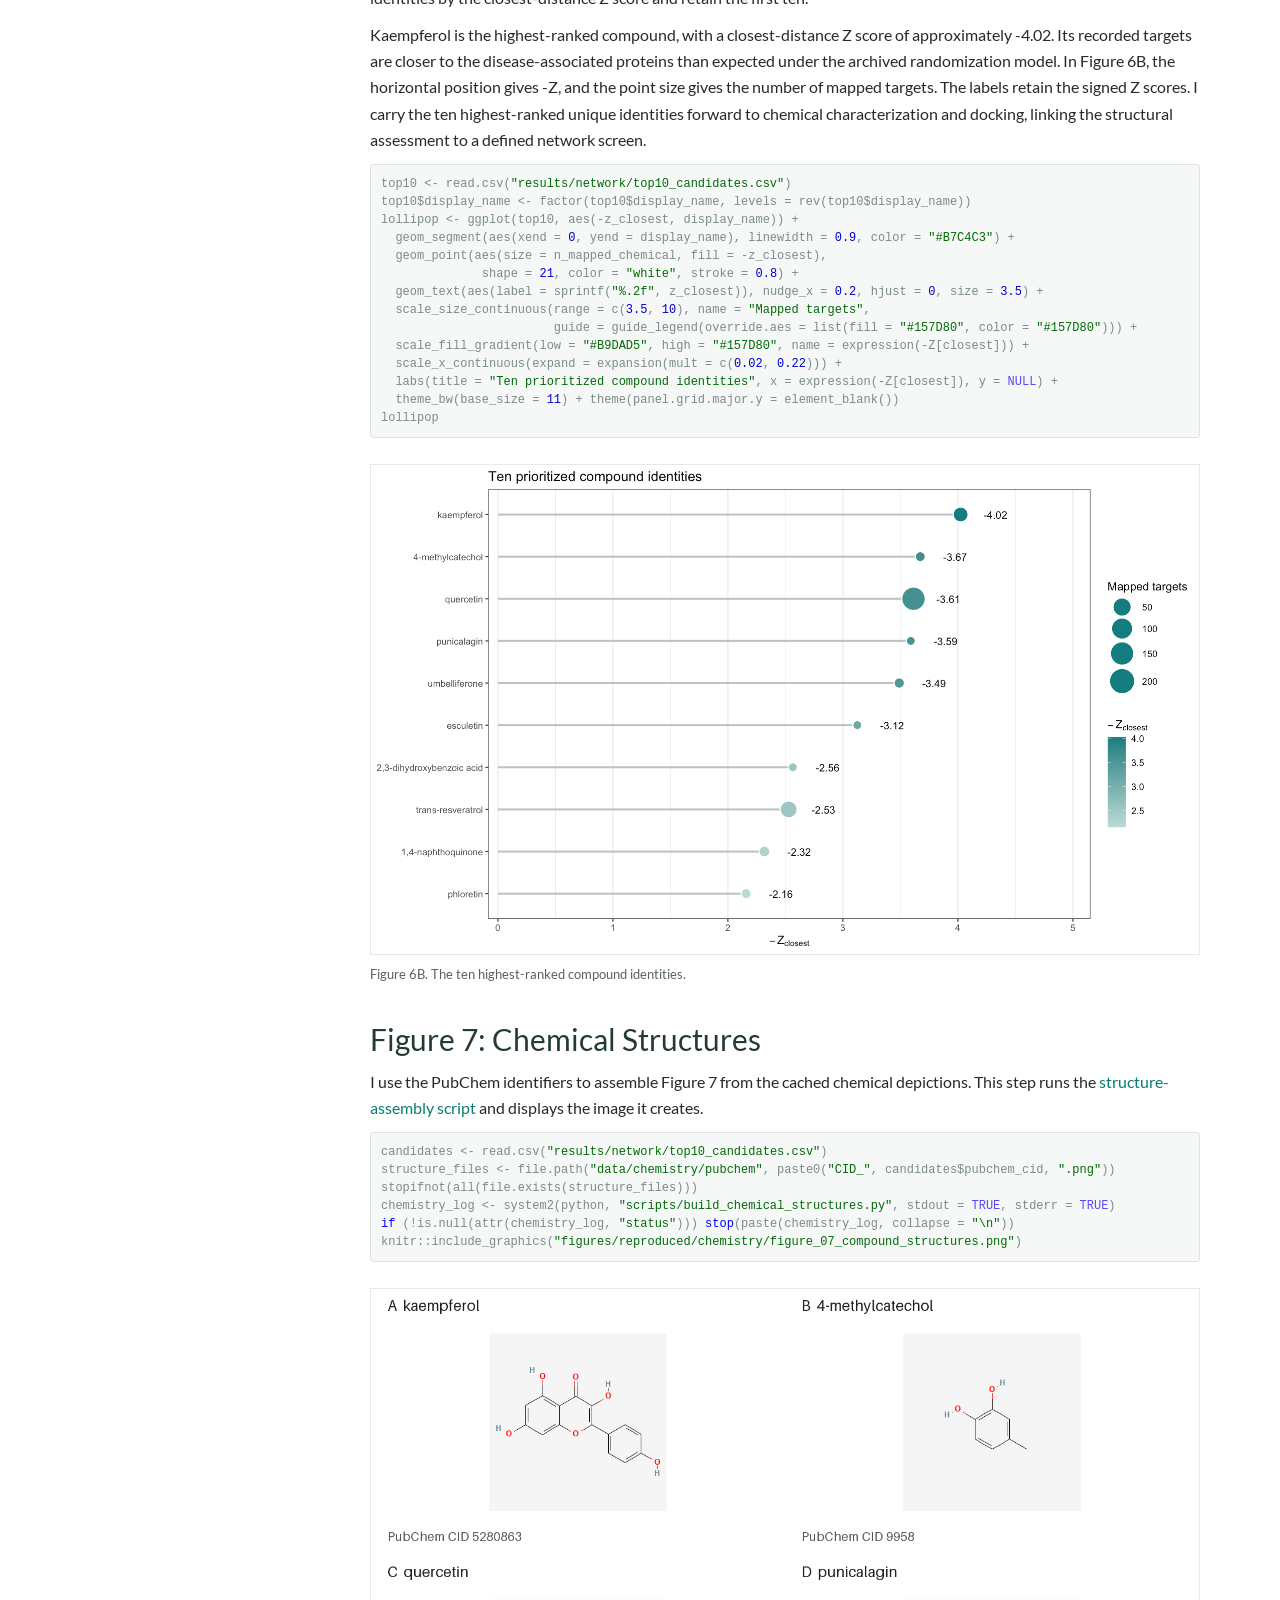
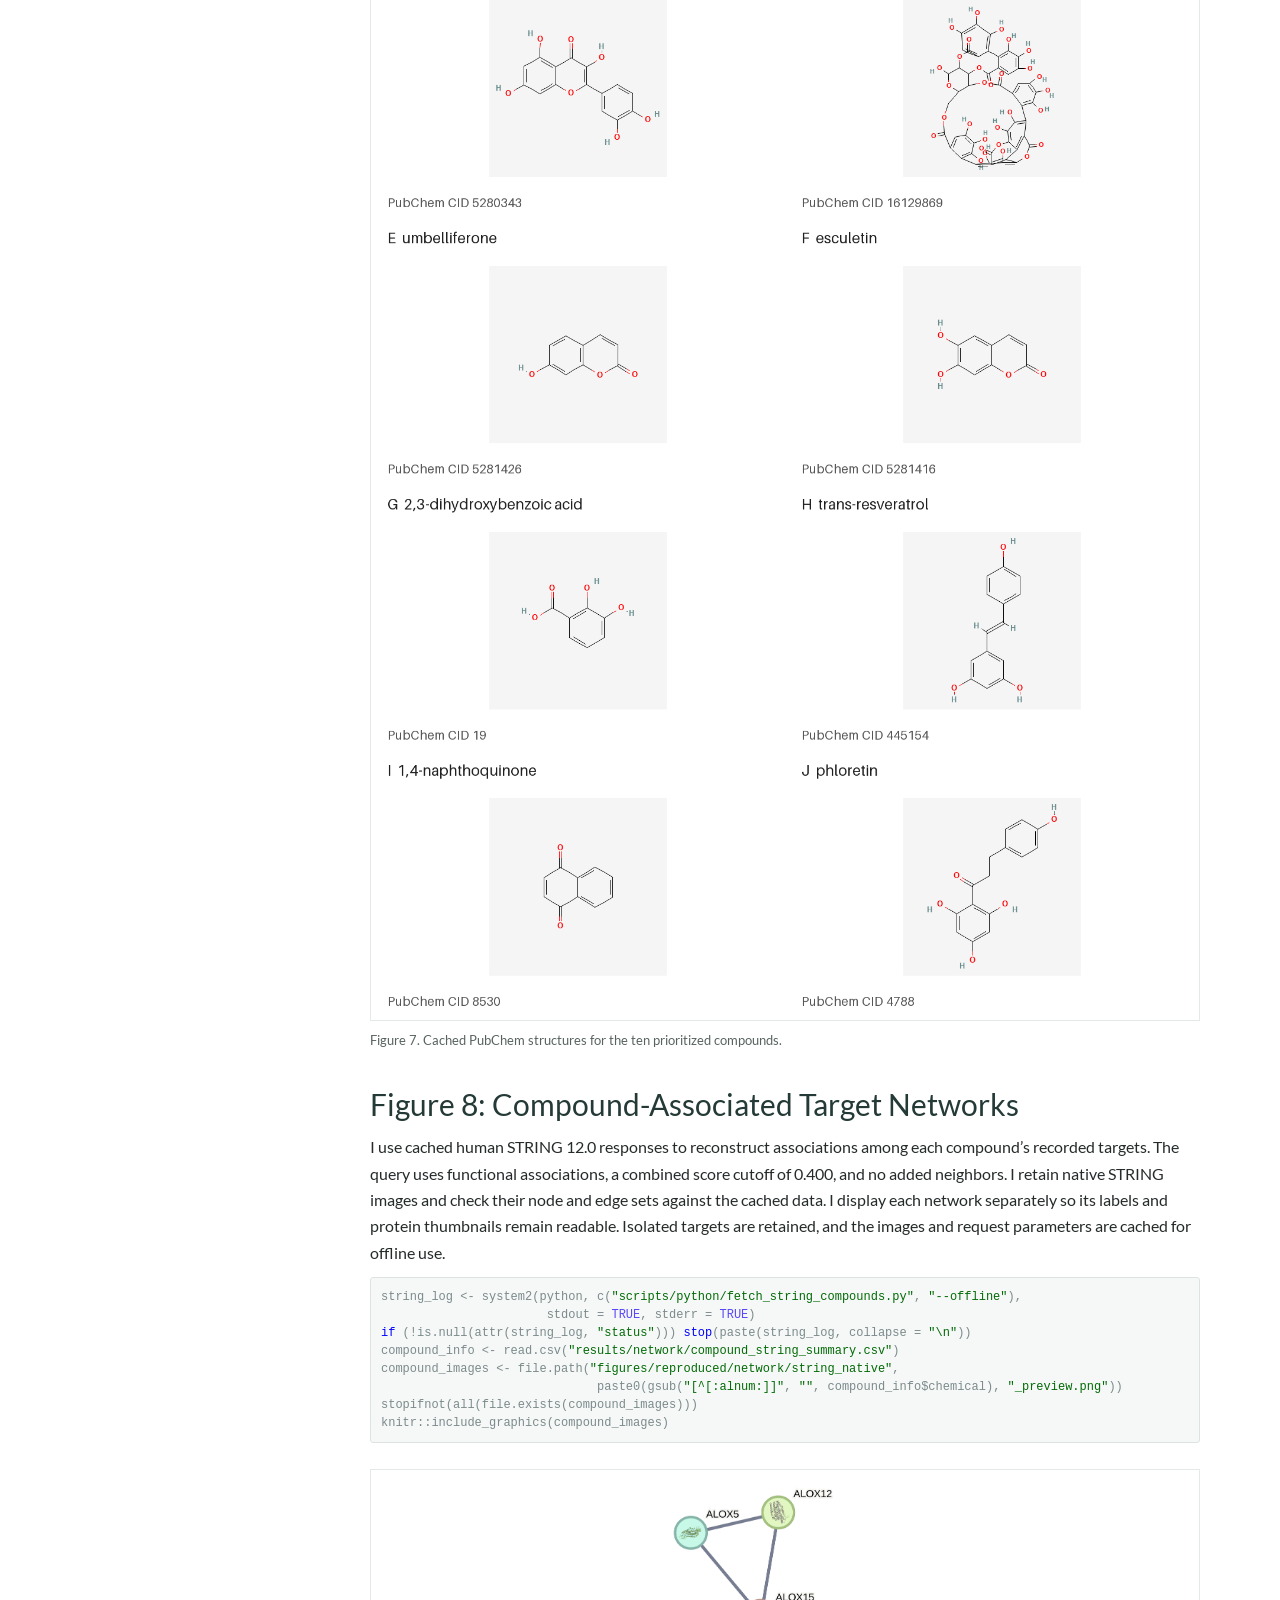
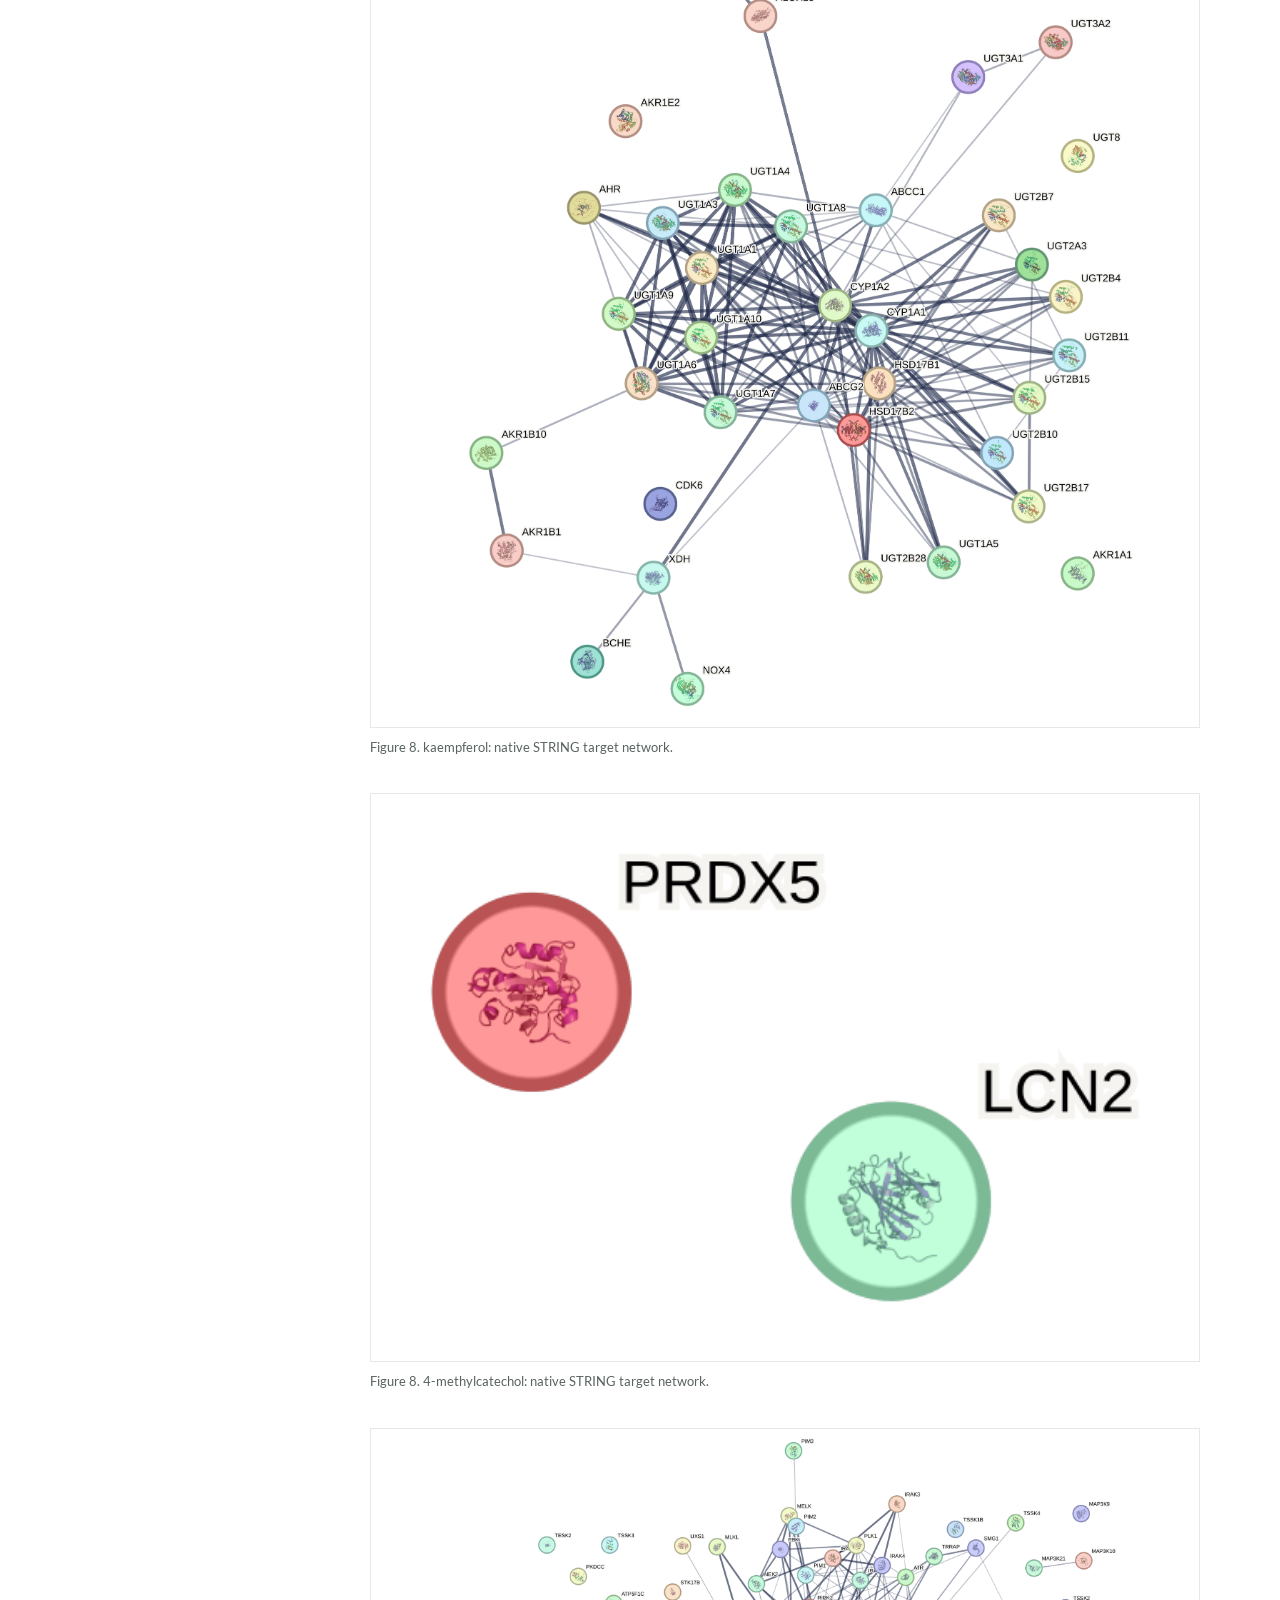
